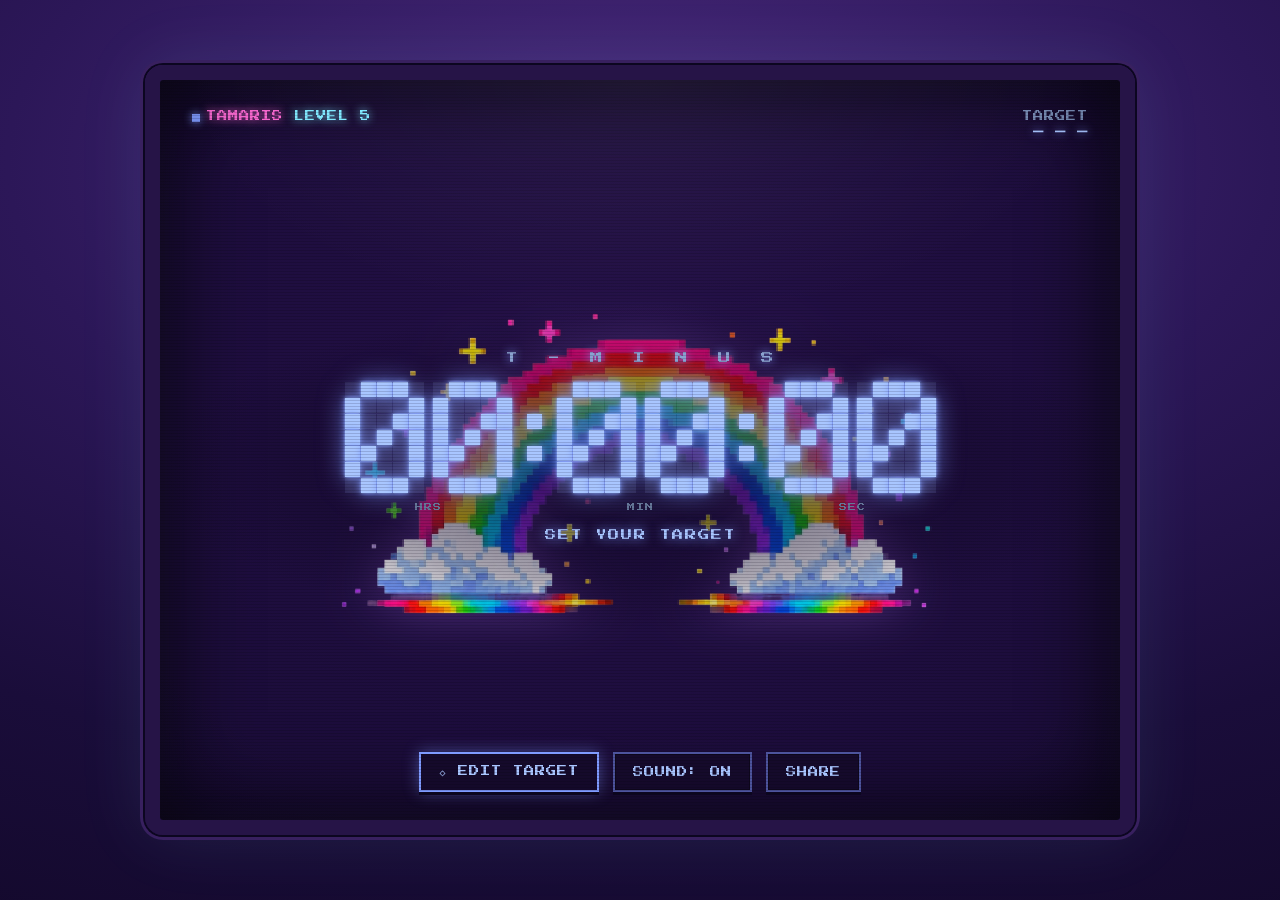
==== index.html @ 29750953 "Add shareable countdown page" ====
<!DOCTYPE html>
<html>
<head>
  <meta charset="utf-8">
  <title>TAMARIS // LEVEL 5</title>
  <style>
    * { margin: 0; padding: 0; box-sizing: border-box; }
    body { background: #1a0d3a; display: flex; align-items: center; justify-content: center; min-height: 100vh; font-family: -apple-system, BlinkMacSystemFont, sans-serif; }
    #__bundler_loading { position: fixed; bottom: 20px; right: 20px; font: 13px/1.4 -apple-system, BlinkMacSystemFont, sans-serif; color: #666; background: #fff; padding: 8px 14px; border-radius: 8px; box-shadow: 0 1px 4px rgba(0,0,0,0.12); z-index: 10000; }
    #__bundler_thumbnail { position: fixed; inset: 0; width: 100%; height: 100%; display: flex; align-items: center; justify-content: center; background: #1a0d3a; z-index: 9999; }
    #__bundler_thumbnail svg { width: 100%; height: 100%; object-fit: contain; }
    #__bundler_placeholder { color: #999; font-size: 14px; }
  </style>
  <noscript>
    <style>#__bundler_loading { display: none; }</style>
    <div style="position:fixed;bottom:12px;left:12px;font:13px/1.4 -apple-system,BlinkMacSystemFont,sans-serif;color:#999;background:rgba(255,255,255,0.9);padding:6px 12px;border-radius:6px;box-shadow:0 1px 4px rgba(0,0,0,0.08);z-index:10000;">
      This page requires JavaScript to display.
    </div>
  </noscript>
</head>
<body>
  <div id="__bundler_thumbnail">
    <svg viewBox="0 0 1200 800" xmlns="http://www.w3.org/2000/svg">
      <rect width="1200" height="800" fill="#1a0d3a"></rect>
      <g fill="none" stroke-width="34">
        <path d="M250 620 A350 350 0 0 1 950 620" stroke="#ff3b6b"></path>
        <path d="M300 620 A300 300 0 0 1 900 620" stroke="#ffb02e"></path>
        <path d="M350 620 A250 250 0 0 1 850 620" stroke="#ffe14d"></path>
        <path d="M400 620 A200 200 0 0 1 800 620" stroke="#39d98a"></path>
        <path d="M450 620 A150 150 0 0 1 750 620" stroke="#37a6ff"></path>
        <path d="M500 620 A100 100 0 0 1 700 620" stroke="#9b5cff"></path>
      </g>
      <g fill="#bdf6e3"><rect x="560" y="500" width="80" height="120"></rect></g>
    </svg>
  </div>
  <div id="__bundler_loading">Unpacking...</div>

  <script>
    
document.addEventListener('DOMContentLoaded', async function() {
  const loading = document.getElementById('__bundler_loading');
  function setStatus(msg) { if (loading) loading.textContent = msg; }

  // Error sink persists across replaceWith since it's on window, not the DOM.
  window.addEventListener('error', function(e) {
    var p = document.body || document.documentElement;
    var d = document.getElementById('__bundler_err') || p.appendChild(document.createElement('div'));
    d.id = '__bundler_err';
    d.style.cssText = 'position:fixed;bottom:12px;left:12px;right:12px;font:12px/1.4 ui-monospace,monospace;background:#2a1215;color:#ff8a80;padding:10px 14px;border-radius:8px;border:1px solid #5c2b2e;z-index:99999;white-space:pre-wrap;max-height:40vh;overflow:auto';
    d.textContent = (d.textContent ? d.textContent + String.fromCharCode(10) : '') +
      '[bundle] ' + (e.message || e.type) +
      (e.filename ? ' (' + e.filename.slice(0, 60) + ':' + e.lineno + ')' : '');
  }, true);

  try {
    const manifestEl = document.querySelector('script[type="__bundler/manifest"]');
    const templateEl = document.querySelector('script[type="__bundler/template"]');
    if (!manifestEl || !templateEl) {
      setStatus('Error: missing bundle data');
      console.error('[bundler] Missing script tags — manifestEl:', !!manifestEl, 'templateEl:', !!templateEl);
      return;
    }

    const manifest = JSON.parse(manifestEl.textContent);
    let template = JSON.parse(templateEl.textContent);

    const uuids = Object.keys(manifest);
    setStatus('Unpacking ' + uuids.length + ' assets...');

    const blobUrls = {};
    await Promise.all(uuids.map(async (uuid) => {
      const entry = manifest[uuid];
      try {
        const binaryStr = atob(entry.data);
        const bytes = new Uint8Array(binaryStr.length);
        for (let i = 0; i < binaryStr.length; i++) bytes[i] = binaryStr.charCodeAt(i);

        let finalBytes = bytes;
        if (entry.compressed) {
          if (typeof DecompressionStream !== 'undefined') {
            const ds = new DecompressionStream('gzip');
            const writer = ds.writable.getWriter();
            const reader = ds.readable.getReader();
            writer.write(bytes);
            writer.close();
            const chunks = [];
            let totalLen = 0;
            while (true) {
              const { done, value } = await reader.read();
              if (done) break;
              chunks.push(value);
              totalLen += value.length;
            }
            finalBytes = new Uint8Array(totalLen);
            let offset = 0;
            for (const chunk of chunks) { finalBytes.set(chunk, offset); offset += chunk.length; }
          } else {
            console.warn('DecompressionStream not available, asset ' + uuid + ' may not render');
          }
        }

        blobUrls[uuid] = URL.createObjectURL(new Blob([finalBytes], { type: entry.mime }));
      } catch (err) {
        console.error('Failed to decode asset ' + uuid + ':', err);
        blobUrls[uuid] = URL.createObjectURL(new Blob([], { type: entry.mime }));
      }
    }));

    const extResEl = document.querySelector('script[type="__bundler/ext_resources"]');
    const extResources = extResEl ? JSON.parse(extResEl.textContent) : [];
    const resourceMap = {};
    for (const entry of extResources) {
      if (blobUrls[entry.uuid]) resourceMap[entry.id] = blobUrls[entry.uuid];
    }

    setStatus('Rendering...');
    for (const uuid of uuids) template = template.split(uuid).join(blobUrls[uuid]);

    // Strip integrity + crossorigin — blob URLs from a file:// document inherit
    // a null origin, so crossorigin forces a CORS fetch that SRI then rejects.
    // The manifest bytes are ours; SRI protects against CDN compromise, not this.
    template = template.replace(/\s+integrity="[^"]*"/gi, '').replace(/\s+crossorigin="[^"]*"/gi, '');

    const resourceScript = '<script>window.__resources = ' +
      JSON.stringify(resourceMap).split('</' + 'script>').join('<\\/' + 'script>') +
      ';</' + 'script>';
    // Inject after <head> so the DOCTYPE stays first; prepending the script
    // would push the parser into quirks mode. DOMParser always emits a <head>
    // (synthesizing one if the source HTML omitted it) but may carry
    // attributes through, so match the full opening tag. slice() rather than
    // replace() keeps us clear of $-pattern substitution in resourceScript.
    const headOpen = template.match(/<head[^>]*>/i);
    if (headOpen) {
      const i = headOpen.index + headOpen[0].length;
      template = template.slice(0, i) + resourceScript + template.slice(i);
    }

    // Parse the template and swap the root element. Scripts inserted via
    // DOMParser/replaceWith are inert per spec — re-create each with
    // createElement so they execute, awaiting onload for src scripts to
    // preserve ordering (React before ReactDOM before Babel before text/babel).
    const doc = new DOMParser().parseFromString(template, 'text/html');
    document.documentElement.replaceWith(doc.documentElement);
    const dead = Array.from(document.scripts);
    for (const old of dead) {
      const s = document.createElement('script');
      for (const a of old.attributes) s.setAttribute(a.name, a.value);
      s.textContent = old.textContent;
      // text/babel scripts with a src: fetch and inline. transformScriptTags
      // does XHR against the src, but blob:null/ from a file:// origin is
      // silently dropped. Inlining makes it a plain inline babel script,
      // which transformScriptTags handles unconditionally.
      if ((s.type === 'text/babel' || s.type === 'text/jsx') && s.src) {
        const r = await fetch(s.src);
        s.textContent = await r.text();
        s.removeAttribute('src');
      }
      const p = s.src ? new Promise(function(r) { s.onload = s.onerror = r; }) : null;
      old.replaceWith(s);
      if (p) await p;
    }
    // Babel standalone auto-transforms type=text/babel on DOMContentLoaded,
    // which fired before we swapped the document. Trigger manually if present.
    if (window.Babel && typeof window.Babel.transformScriptTags === 'function') {
      window.Babel.transformScriptTags();
    }
  } catch (err) {
    setStatus('Error unpacking: ' + err.message);
    console.error('Bundle unpack error:', err);
  }
});

  </script>

  <script type="__bundler/manifest">
{"345c8939-70b9-4682-a8c1-bf9e065d9787":{"mime":"image/png","compressed":false,"data":"iVBORw0KGgoAAAANSUhEUgAAAlgAAAJYCAYAAAC+ZpjcAAEAAElEQVR4nOz9d7Bt23WfB35jzLnW3uecm17CwwOYQJAgQYAAAxjABAaZFCVLVrAsURJlW7bktmzLXU7tbpfb7bLc1XZ1t9udylWi5CrTCqZLagVLtKjEJDAIiQRAgBQDQOQXbzjn7L3XWnOM/mPOtfY+916kh/[base64]/+fYhI+xDwC8854DhP27A89rrf+tl7ObwgCIIXNfl+DyAIgnvP01/5fdw8eoxhyigZBxTDEXBIAsjIo3aDT22fut/DDYIgeNERAisIXoaICE+lyyQ/ItMdi6gqU3HUkssOdVwH2U3Fj/MznE92v4ccBEHwoiIEVhC8HBEQ6UmsXzn0J//VuJm+9FLq7DyNPGr5Lxbf/Y+Oe5J0v0caBEHwoiQEVhC8HBHHVcH1NZ/I5Q++Wq+crOiYjiaG7e5jqYx/CdSRKNMMgiB4NoTACoJnwfu//J+76+Nv+M2/f49H8iwRIIEn1lfl2E92mUuSveQix6nbbeTcXR3EP+umgiAIgjsJgRW86Pmtr/+DZEvgrSPOfd8f6zSR4Ig4T9mGN7337963sb6QUAwVn8Y0MfYdWxtlzMboE0IBDHDOZeJ1v/X2+z3cIAiCFxUhsIIXPR3C7srrcFsjrpiAyFyULYgYlkaO8xkPPvnrz/XuhQOPg6de97ugJBRBLj61ZNsMx8QpacfTZeCr/9lPPddj+hxwiiaSptN0rX9m00Nxsxt5TCfbdINNxnUC1/swtiAIghc/IbCCFz3VUaBDp3XWSb/VnGuaymQgqunj5PLLxZOTRvS5Lym6kENTOeZTlx4Dy6grOLiAi6De3KXUKN3II+e/9pwP5nNGqhWDJn//ox+/9YcUPU5MwxrpEP0NEUdwVJzX/VpEr4IgCD5fQmAFL3oEB1PSlF6xfejaf2c7vmLl7jfWO3loffS/yhPP/JBhG0ER4H1f+/288b0/8ZyP4zhDQtGpoyvrL9NBv7knbVF8cl87Pky5/H3TsiGJ39f6JnUkFdynoSi/MImQmMRRdxNUCq4TRrl/YwyCIHgREwIreElQqkXmKj/D8fFpXnXu+CXDH+KKi6hJrShKOMdJef+bvu+Obbzhl//hs97/cQdZQAy0JFbl6Hf95iPpv710RumLUpjS2TW99cpPnn8vmfdY0fvboKdG142QdohPNQznkyOKGxiGyw5kvI+DDIIgePESAit4CeAIEzCKm0kyRXFXVVFxL4zgo4hPz1nI6PZuwQ989ds4ltSWnknSTbm7el3ztW3O/SiUIuROUpJOXQzRUhXffaLkiVc98z5kbgyAOzoGHQcNg9EgCIJnQwis4CWBS8Il+VP9eX9eJtY5yemlkUvS7TrShCRH7ijYvliF/hwgoqK5825cWdoWVkP2vHOYkqSdk7sV0hl0BuX+pQgfftc/WX7+Z9/wlru+5ivf9Y57NZwgCIKXHCGwgpcGxZBin3p01P9mq8NXgqmcDt3R7uQnSvFRquPA7XxWhfOBb/jOOx47FmVTLtYmHZnACKLqklbQrd36QtGOrk8ojl5xZLN1yYZ2BjuQyzt+9Ru+ddnOV73r55/FwX9hhJB6afJr3/YNd338dW9/1z0eSRC8PAmBFbwEcJxCkemc6fz/mhVEjSsI43gGyTCZcEpNg32egaPjdDHylRCOJLGZ7iwAV1U67cn98erBR67wwK5nJQkzp3vY3D/88VK6guaCaJh4BsHdePxbfxD7sg7tHVXHcChAAtzxAmUA/SS88qfD1y54YRICK3gJ4Ey6g6QoCVNBtQCCoIgaJiPmOwRjY8+qcHtJJ64VsAc4IYm4uqCgiq6VwoouGVlzLghDEsQccsZ09NRnIxVgh+kjXANxL+4+4hQ+9vW/E3TkaD3weNkC8NU//0+fm9MUvFz5nFPhv/at38hxunP9yfNivO7n72Gk89KO8nrBjnaQJ0xBduA9SJnwSbDzzEo63v+1v5M3vPd/vXdjC4LPkRBYwYseE+OqPMGkGVyZ3FGr84m7gBlWCus8cMvKs+0WdJaJSnjCH0Sm3ikZTR0prxDpOZKM5EusuKRSQCSBKpKU4/7Ey+pk2ooy+CXO7LWcDTu3acMwbjBGJhkw3fL67CDb5/AsBS9jFnF1nJVf+66vv+MFr/vpd9/TAX02VJ10skMvnX6LPbD+4VUeVEamDZby6fmP2yb9L0JP7o6pYa0geOERAit40fNF7/pb92pXDtV3SyyjU/9w8pN/u9vmy7k/HlN3rKlfc1yubKej9e88niaSKojiLsguHds2//vd6tLpNHKcN+OwHk59OzLY5E+klP7GlPjVoqPg4sQ6y8FzyFEvJIEjLqa8N+WunaKHi03dc0Qd8oSsz75p9+Aj/9a4+yi+Gtj5Za5KSTKVvyNZXFN0uQYvXEJgBcHniQuIJyj62k+cyP/2aCtXZTdy6fKK9UMPcW7KyW5kReeYYAJJk0+bsT9/eP2vDz4ybVf89sfOYTjnVHZ8eLy5/cZ85SmR8VchirOCL5yj1cXf152zSUZyQ0BE6312CfjU7/p60ISkjnQ6sdne31W+RRy00OVpPNbH6ftPOXbOrXJFjleyPU1rJ2X8fnqdBMFnIQRWEHwGXv+un+ED3/gdFx47SYnigpqkK8N6PNoKkP3h6Zg8rHDt6CQB4pgJqpg5MimX0rFP05Zsmc14RNlMHK+zPD3cUlXt3QVz4f66kAYvBc70YhNG53DrKJMoIrhLaks5qZBxUEFzz5XzEe53+FQdXYH2UMqI+4hIwXxCukxaU7t2c3wXCV64hMAKgs/C69/5sxd+f/KtbyMlR5KpINkHI6vTo/TSY6kDc8xcVRUXcaVayasL2XvEdqRJ6Olwc+/IkpNLSk6X/A7TzyD4AliK3Dt1kk9ftYU/eWTjzjUlPTo+S7vdf+uqpylx37UVgGRDTgpcKj6mkcwGZMTEfNSty+WMeEb6iGAFL1xCYAXPKb/07d/Hsd5ZdLophTe9/dkvRfNCw1wRT9MNG9JJgk5FztJIySMIqAhdTo5Vp3QRHBHZ+SBmEyITW5lQdmxlYkilKySKJyarNTLRPXh33vHDr7nr42/50d+6xyN50VDVujimgu3s9TevXPkPdbhOSQmOL3/sym73F1w4damv+6J/8ov3ZGAf/JaL0eEjqVOS5JHUF7pLU37w1a/kKF1HdKLbXpP16Y28GQvSGzlbdBAGL1hCYAXPig//jh9EfP6ye+AtNT928Du8xPp8BBRQkY998dHJ35BH0mPa5a471qR5yifdyc5X+tWb7fBoNyXE1QHZ5lE8+W+vUv7UdrdLD77qgWFz5jKx6b5ievDj3TS9PyOUSA++aHnHv/Tauz7+lh/7jXs8krsgQgKy6PkrdDi/JtvjTRnptGwnkSLUtTrvVQTrie98G97aRm7H1RAzSJ6mvGNMIzBQugF6E02COdggfPKbv79uY25BaZ854sor3xkeWcH9IwRW8KzQNPHAH/5KrL8FugVGDFDN2LhDHPEp4+ORr29d4+m/9QKYYJ4rxFs0wD4ynD71r/V5nUSOZHf+tPjuNNn65nhSHvwvttfyf5BMTXdFTEX0Wn9uH3/i3xjVfraMp5JlUzSbHpVR1Mqu6DioOqk2Ht4XfvEPvQ6Ao+7iAM6nmor5lh/7tXs+ps/Ac77U0csBg3TD10e9HPtOYTRSd9trPvD9b1p+fv1P/PLzMo70SqH//odJxzvIk0g2l06QE8efKlIeKd5d1a5kQxXMnS4J/QOrTTmr1ij5d3Tk3yf4qeJjFVxll9jdyhz/1hre+bwMPQg+J0JgBc8Od7Zcx/yZlZfTV4kOUtyz0k3OblTk3LV/xuSyJ7394/tFjgCpQJ5wYbQ8jpYTkhVPEyMdg2+enmyNDUhnnWMmN3dn0xHlY4XxtOQdJW+wbsBlBJuACdVCSnZfGgl/9Ydfjx5Ezw4Dacc5I5b4jT/2dbWN8uC/5ji2f7EsIYQ71c+yzdsiJXLHD9weDr3LGbnw0K/+8TffobjkDreBu2iyw6Hf/lLuMkxx2lLY+01c+AUcFxf3lAvXN8/K2PYL5qv/4S8B8N7f/YY6rCnhCtrrr79Spx9Z9eujBJc6ym9tlXPXWvDu9yiC5Tow5mew7tYlk92jksw1A9myPDDmdCJu/dnrEitEjFoetsPGs0d1ffmrJvNcru3GURTLOZcJpMtPuvePl7zCugf5la/7Pr7mPZ9facKHvv4P0s1lDneJJjswuvOad/7YF3wOgpc2IbCCZ03xkXE6fetj3/xtP3b6zPv6rLfEDTvdvcIfvPyqdzzx/nf/i0Z/0ynISynQkIwHTzZ4V3BTVAc079C0Ibmxs4QPR7sydOQxoVZErNBPbjZuzfsRVudkfYLjtVPKln7aYj5iOiFpRFcT7/7BN13Y7df/+PMTSVgoJzz55KvppyOSZUkkF1eRkjybQhHEwA3EWkrGbxNEn5HZq3X/z+eejvKLMmtWQrepAT/Y6GfctAvIodyak937Y5i34gdDNqC4Mbm1f53JjcEL0hVcHNTwVJxuxyOP3uDo0if5uT/2Wt76l+5tFPeXfk8VVuu21JOU+oHfqfxa2W7/9DZlcHS4deod7obXbkLxexMZVIM0wPH0x4++/Ov+684+VIpN5Eu9cmWldOeOdWt2T7pKwXDW/c61e+SHVo889i+sNmvl1lD6syLySC8fe6LXh6X8pfOPfurfQAURu2OZq8+Fk0eUk7ddIa0nRB0ptdtS1wpjgSHhT/d8RP8wT9u0vO/N7/xrz+XZCV4ChMAKnhXiVWAVG9LHPvLeB8qtd6aj/IyYwfXhETrjmjGKM1Fn5fs94ueOh3/qZ/nEd9e8yvzxbYAZyPSonI3XXM/Pzz/65OOMwzFHJTFZ4WxM8qCoFJkY+wnt3k7XOx2zTqgnaRLnI7q758dVxsxwY4VsV2sv3SNY9uRqjBn1RHZWvefXSvEHcDoRSeIknyWI41KVtM9RHNopkouxoebWCu4uInKgiUSghX9wdzeRugqdW534BRbx5N6UklC3NW9d0FksuYhUS/+q71z2LZoO4nXYUksK5aKxkkAREWvSUlzwyawUfBh82o3ujG5ZvWS6wqhT0s4+ULrpg74C33XIVVjfr5zvAfXA1Y0MGF4vTTsHgqOY76uZnndaxGwq56vtM++5vJo+yGgj3SZxxCWsK6Qk5KwuOMkdkx3T8Mlsp5+4IiVx8+M3SWNipcecP33McOXLLptI/cT5HMX7+978gwAcaZ0OvRvYXHoajs8TyY60ZMNxOWJgLEWGnhUPcP+vaPBCJwRW8KwpPmFadmo2DUPJyczdHS8mqlYKBShVYL2UFBbw2E++/cLv73/bN9bHZfKJHRPnZIE0FfLk5C4xKmK+6c2Nwogk55O+uxAtePNPvOcwcnVPa4zcBZ8SMqz+wFOc/J9eaZdREn3KJmaM45Q3Xh4TfJVyYhEm3pSL+4XJ2blzPWtX6usWweGISNNaXn8TwU2A4iiqImZmVUrVxbqrsJImndwR1wPV5ejSyXpxAGJ1f3aQ+nGBJIqZ1ecO3qM1hucoGK6Ym2dxU/Unrj9tlhNFEcPVXPyGnemXWP4Rxlt/BlXctAq8+3v/C+Ca1a86JFQcdbEmsEpTlq5kjM09ShEKgnqPppWShYS7jUZWIatjGCpN83pLF5sh7q6iVaO7oaIohSRIT1eKGck61J6lBFLD8kR/efiDl7/qy/5Dma5vsTyRunff+NWP/B8Q31Z7iHsU6QtetITACp4VAqR1QnIaN7a1nY0wTiSFyUZSj+Xj5IwZtZfPbeYYpYxsyvb4xnqid6PISkSNG11Jq82EmeFW7RxW+aLh1Tt+95vBDjXKvaSmAW0rr95tx68cTzeodBRqDVEaR151dIk0jKhmRKpYgdqx5TXmJFVAzY+DqlJKoXqCgUgVY8tBiqGapb2/Pm8AuQWbTM3S4f4cEBEHtO7v4EzVbR9OrrbsU1zrNlQ43F8lIakeB74Ixro7lXn/WnAmSfBMYlolhrb9USdSTugJ1zgSwVtkSFsM7v7hAOfZYNhRzH2N7tOrLXMrwOQ7JnH6vj41DM/zyBRMut7SA5wPj4qrU1B8t8bTluwbeplcZazBTe2Zxiy7cY2OR2w5JXumsGLgyAvdRNo5z87PqwZCBfEkPur4qo89/ZtvYfhtxqnnVQ9/9SXPuhLTrSSpgb8g+Ay8fGa+4DnGIRe0n2xnGx9ku8Rbtr5hSiXpahLXggy8tGqwPgMuhWna0Xfjux69eukfrkp3Kdcsmj9wuT8rZ099okyFqQzP6x/fz/zQG+76+Hf+lfd/2vc4griQUE+mJFNPiCetU1UniYxTAzoOWA0sLALFqSEl2xeXC5jXqISJLYlCoQov9xqpwEp7zpfn5+06RkqpbddnseRVhfn+PbOoWzTYPttX3wuiUn92QUXw9r/ldcu6fEpq0TZ3hznLnVRExUUNVcHcMakJtglnchMnSw3VqUs7U7fz0z/8VXe9Bt/1o7/6aa/Pz/3hr77r42/9nz74ad/z6ZhwShvZdjJWrWv0rIazFt78E5/+fvmCEcd95KjvP7R69CveDQ8ajBO9GccZ1jeM3TNfMdz81KM53XLcGKZO1pcfeXz1yCO/xtnV/tJVGxgVhiRHRzatzs/etbMBTHkWqraeEMPZgo54lwb61cCgzqpj2GzEfADbxlKhwWcnBFbwOfHL3/49tz3i5JVSVnLpDV/3xs42hqanAdiNj7J66LVHT978ZCIldEzcHox5/7d8113384Zf+OnnYfTPP2/4qdoP/vjbfgDPhZ2f/9T6xvSLyVM3ZcFRzxsR7/wGXYFkhxPZp0015PU+EvP2P/C1y8/f9tffC8DP/OE3AnCUL6ZDvIV0tndfyPfuuCKmiGmfDHDHKOKmvk8FIqrqs3iZRZEfTMyaqAVpICLicwpRHexgVrL6GlQEa5OhaBNVflsHopfldJkZ4tYiUbXka5Zis8hS95YGbGk/m8VXff0ctpnLv2q9F/u2Q6+hDMTmRrJW5lXcXRDJMI91Ljxr1WGJbOOUoRR4Hip11vmiq9zb/8jrAfi2v/qBu77+vN0Dc8H37Ys7v+nH378UxHMv09IqKB3D6e6vDe/+hb8nuSAZlxNzsR16bNZdvfUfTesr/6lyijtsNkI/fPx/Gm/d+N+XTZflvCtjycJphw3Ydso7sR71DjHl3D4/kZUPmi+KJ53SQ2Q1TDJwyeH6YU9EEHxGQmAFd+WXvuN7L/x+1GpaNqV2zQhOXgmsFXJh0DNWeQPAbjpnlUfLxwkflDRc/DR6/7d8J8d658Rzbi/+ZS9MDe8HLCWfzM/NE6RaQOxI9fPJBetGXJzTKlQuTGiH3YJv/wNfy0lfz/3JgV3rO//I1/GNf/U9AKw7JWkVC0tbea1VImUVx72Ysxs/8/kVT+ik6JT6jJOlRo8mQZJXIWHgii4pOfOJdFDAvaT/9mGkVte0nCEA1Ot7TDgoU2+vMEOR+r6lhc+q/VgTMzIXJM+Rrznl1+qoSq2yh1a1vthPqODmtKAcNosy01YpNYu+Fo2bo2jFfBZUaK3TMhxU58NEREgp0XsaRxPDlOSJbVLOt/Xv5h/9q69nnZVeuE241UDcz/9rb0AMssiFOdwd1LzqVvvcRNCb//azij7ds1CzkBA/hqITMl2nWL1vJ8e3GyyNMA43JzmiW6mbF3HrMYrY2J/5cATnR6ArmDJMwKTIlNCpQ0ria979j57FwIyiI5ThH+dPPv6fqjHmcfRnjn/7Q5anrVj9zAOPzsHgMxICK7jAb3/vD5BfucbThGgtUNcsSAJNxkMpiSbctiN5MyJHSJGdmI5YmhBRTAanL9Ll5L4FPz3l5GtHbnztdzNN4BNYWf4TL+J96Vl96vku+Hj+0fXAyfEZWCF5rsXXCUCpcSBAjbwa8cEPs1h38Ct/7C1M24fw07T0wtVycGXl8Cu/60uRW8tMvdSPAD4Xavsy+8MR8N7f+5U1JSb7/2qrn6AFjlbCkYqeOp6Yy3gNkQSlipc56mM+LULlkCW1d1Cisn9MUVXEDuqt7vZ+b+9vdVfi0tJ7jqou0a/5d5/fJ3MR/XxBLvYvLjVXvt+Xu6Oi0MrbD59fxpTmNKMyThPW95hNuHdo22cypbfEWjrGTmEtmPTop76CE5xf+v2vh2fa9vYayZer1M7X0iw5P62+995Sw7V4Phqx/mmZdnbPBNFzTbae1fYBtFlboK3WbQR7+kmmdBNObgrdCplUxFUSa2yY8I3CaU/3iQdYHT8CG8GrlRw+gJ1BOv/cTs0bf+nHl5/f9w3fz5oOKSIM6T1YeY+VdY2+4mhJSFGkvFyKHoIvhBBYwQUUuPklwiaf4ekc052sjpPnlZOORvo13q+F3hI8MtJfGoqknaRUIw4uINmF9eY8Xy7nJe8Y+BSb77zOsDW2p0Y5U6atUwaRcYMnW3FtusbRE/[base64]/Vm4vgm+pRreDMTdBeRt1n4aKUyiISD0vVrfdIYgVrnifJusTOy35kx06ahu/LNsR9iEqN8Mrh8curcoNz4aJuYtRtFC6Cbk6cPQl1z+zQn+Bc/rJDdsf+/WLmfJ2/OvXnmH/PPSlkMkkyyTBR8/4zhi3W6ZTKO8rDO84tIGRRa9Oz/LUeBH8fFVNP1LBSldr/EqNkPrQU861dUcHwacnBFZwEYe8NiTv1t21/KdNtw+vT3Y5rYtdfqTvu/U0dGv3PqP55Ma0GZ58rftlRTeImkOSVV9gd+M1/bWn/5xcujb4pW5aP2CyuVlSd8PT2dNFp1suR77+TXvy9EeS+ZinclAs/eLlzT/xnudwa0LedfSb1Ze6HP9ZNv5AJ6l0RYYVXcZcc0qeNYnUIJSYoIB5jfCYucuSHpNmgeBmuJVSiiWXQUUmEcndkHIakg5d/s7H1ivWAlOrYVFJZOpOqhA4FCR1rIfiao4U7UVWS/3Ngugg3Te//vDfZVtWIOmBrcM+hbi0vx2Mo76vLIJuefygtuvCGZ67C5dzZHVfd5k7D8emxbmyXmMp4U1cugqWVoxZvvvKdOlHx1xGPXOzybEiLmDNPkIRtNaDYVastBIwNTcFERXFETEKUy46MpW+l1+Z/Oz/PU1pY8d+h4j8QniW6cQviMf+wc992ufOXvcNwAopK9udD9i4Yxo3PHOW5BVrHbyscF+BCI/87LNIA34mbgjpFw1p19bbtyJP1T7Ei3E2njJFCCv4LITAepnzS991sdZKAMlALqvzSw/9W09df+p1K55k3J7xlq95I1vZsdOC+4AORtdnVv5hy3rWyooLXXeL4cavv/LWoP+Bs0F0JK0SH7t5nTQe81ufeILJTviSR668Q7vpR9WmMcn+G36wR0xhp1/7cefPPnwz542N6GRc6TKZWmtUMmhXJ/ni1Q7BJiiliqM0O3mnGjUyE2wSzOZUW/XpSgN05hyLcIWVixSKppoKlNQU3GyjMOfYfInkuBtGq0VqmctZoCVSDaZZuSBqFtFireZKWLoUC3N6EPZWC1yIBM1oU0TmdUy5CTL3w05CX2qx5lormUOKMv9OS9X5kjqc05Hz7Zmaq+xl6TBzXJrTt4B48jLw6lsqf6Rsk4xmtTOxtGPOTt88EMy9/ldGKMI0TYtQ05TauUkMbpy64Q+kD72C/FdI/tHiCUTuKFh/yeACo1I2kvEOxk7GzUTZ9Ew2jr6r9Z0Xuia+AN7/zd/DUUokF3ZlgE/Wx4vB+eS88V0/8ZzsJ3h5EQIruA1HsiJJuHpp2A6nT7HqnnLW8ODlT1L0FqSp+SAJk0/ipcYXvDieFHH3Pg1cvVIXadUicK6Ua0+5nF2R0+NbDNNGHrr8iD/9pCQRRVEumBkF1cbThWzqj4799NCpZiy5mvOKoxN0rKmplBXdKSYG1HUfxWQxzqypW0HUF0FjZvhUu9zcCzImVFU0peqA4KUKHXfctZpCKoBhNh14UrV6J29iRgXx0r7510ScCXV7cyE6e7uEJS6l8z8tOiaJJAYoJm2cVXKxdDAeCCwrrUNQ6/PmczE92Bz9aulFb/VcMzKP7yCluaQzfe6ObNVmTRQmammdt1Siu7cyInEKHHsH4DY56tA246nLlK2JanVTL6WgnrFSEFnhJhQ3tMsM44iqMkji1EWmS2mUNKKWcFcKn75z8MWPQFGSPjgdX3rDLo2PmORzL/1luvFXn9iMho+CP8f+YkUubnBD4Y3v+sfL7+/9pu+/6/[base64]/WWuk4TCCBPuGx73h5xwVM4SEUerYvLSaKEM04bfNqu6OpPY8tA7KuUVPSUvN1t4KYl5VR6SJzoOxzEXxc1dh0szkteutGqXq4gWrc6SrGZS61aV/5jJ1F5ca4TJEVSYKuNVllcRRvRhZQyC54FgVxM2+IueMixR3FaGmTF2Ev/cn38QP/MXPf43Kn/mjb7zr49/5l9/3eW/r+cBd8KKcPjX95eHxn/9FE4rsZNTVp3xj/htlJ0w7oZ+e86j3vMH4thd8wYTACmaWDxRXx8XR7rKU9BCTjDLJhqG8gsnWLlZwR4oNdN1IKgNZJnHGOqWaUOQIs16M3rWodmNiLAm3I0Y3JF/C8iV3vWG1+iQ+z+5ABKaEjJqaQK2Lz7Z0Wl2HxpbCbrvQUCbsZQNUAVZTinMt1IUIFOJGkZaXw8T2kZwElAFlRNMp6I6cEqiT2HfzVbsDv03IXSx+n7VPM2GvrxdqV6HOsn0+gmbxcFC7VTsFrS2lc7EuCtivzWMOzcoB3xfz+1ycPltepPr8/Jp6pnxRqNr2n+iQ1DVP04zmhJWMWw+SKbZ3i8ddkqjbsjaiLcexd9qwpdlgtrGoY7Sa9ZJUI5CqiDgmkMlmY0fKgpdxsZD4Qjn4ksXP/NDea+07/8p7n5PtPxscRcYeyfaJTtMnSmsAUAMfBxiBKbco7HO868+NpQ00CD4dIbCC2z4ovEVGxC5ffuzGjc102ukrS+kG746+Nic5w7MLuJrdkiRP6273eCf6jCs1emW+ptgrWB+/Yud+tUhZYwWZuk94f+nYjx58ckIvd0eXHriR9eNT50JOwvQSSBF+8Ie+Fd/2VQTNQbvbP4pl7sjfF4g3QcThw75xjvqJPve2NbHZL0q0Ro1m3J3J9x1ytXi8PT8Xk6vsu/[base64]/3HDGrzhvzhd8f+IWfXagChVbQVtyLOhzt2EwvEKsU69HhMqJH1S4GYFebGnwckdGRSdFy636N8MX/YRU874TACu74oBBJCN3pp375F/5VbPNgdzmNx8fYb/78zxyvTiCtZdV3mrojH8+Gs69/7HVf9n/enp11WUcE8d0uyaVHHvjI4x/89f9gldZPl02Scl5ET4ttzqxcLXmzu/7U0eNPfuQZkf5M6RCpt+KvfN833THAr/mH//T5PwvPFbsTnnz8Edjl6pnjtbUPSyRv7WO0TjQBnSM80IqBmO0VIA/kzYpjW22GSUpqD+ttAb/FfPPTRDRu75S7KISaUGkF5d6KvW3u0BPHtKarLA9Ivk5e36CYkXSRhCBOav5UVci0yI+kZX/za2s6rAmLNBeiN9UpB+7qc72WyKFvVI1CtVDQvuC9DaO9T1tR1+wHNguPeQHhO85R+9cAVWG2p6hF+wnRHiuCKCjHuFzBdMNUjjHtLzRoTF5TsvNjRk0B1vbOvbC6/XocCsT5d3NHSJLF6Tx35jkx4f7MJbj+FXjZL8VzcFb35+rASsO8VrEVMTwZLoape8kFPxm5+uqPyrrb31k/9cfexNv+0ueffnwuOPvYiP31j9ajucNzo51bh91dhHQQvFAIgfUyZ3ZmnzmRjPoK5diy2AckZ3LKZBFURzqBXpW++QFcO+m2yCNu9mFEN+7mTH4Mq4evX730xI/7eHLL05pRRyS3D3ZVvC/YoK0r7AjxFcitZTmPmfMXQZfUT/+hr19+liGhu55us3pt2uS39ZZ6dTEpWbJTBM+KkyAlUaG2FIjUCJY6JK/5I0NXqbfuvJzxTVe79WqVavE4nkgp1Y6+OV7hpRaVqyJtUl0El5cmfsoiUS5Gg6S9B8wETzXKY7MnlQrihiYjd6CpYDIu+60Rslot5E3JzPXmdQmd/TXci72DWippEaelwFiWSN6cJsT3vkM1ofbpbT0Oa7sEajqxpRbltuhVPWZb1kVEtApcdB9JpOBt2RuRBD4gTOw9tGqtVo2rNZ0sCrTlgayeR6MGsNyN1K5cOUjkzt2Z8/jm9RerXW0SLD8ynZU/ezymT3TbNcfeD+2yIb4YYMyWZwWcUlsWxKplB8VdRzXIZbtV13E1/rjn8SMlOV7EXygzwiv/zs/f0/294Rf/8Wd/URB8nrxA/pyC+8XxHWulOf24pi9XKNJhMtJvM9lrd1gqgo6Cbyd4zCk+HRnH4qSWzqnpFPyq+tiv2B3fktOrcH1CBtCN4VtIO0MnQSbI9Oi4wtXnJV+Wr+BHKrz/+78RgDf8xDvv8dn5/FEEnZRut/69H+r0/[base64]/7FpmW75bbI0xxh2acCD+4R1X2tmsznLe3PYaKKS0kkErXkTn3Ylss310f/3nkq1YCUttC075cCSqnDbPJWOO+TF0wQN3NzvDg6WWFzjm8e1N0rN+N1XelHylQFIVFb9BmJbsHg8yEE1suV2SVPnXTw6T+643/3V8nu5IPPWaMWvk/tG7f0Ew/9u6/AHxKrc48js2mRuzMNA6MVOzX04x03/uInReaMD+IZwKWZCsCZCnQ+xw38RfkJ74i4uJjQj7q+uk3ywHnvJ9YDiGBcygktNa6QVA+MNxWRfCG9Bk2wmdN58fnU1uhHjSCi8+sqRl3HrgoAX+qyZuY0Uq3HcuZolvm+oBwBK7Z8OrjbPoXoDmkpImO/dt8+3eXYwfqEs+A5iBpdKEw/SGodemOptkWUbSmeh1an1eqTmM9qez3UWrAL+5nF1VzE3mrRFgk5L/48b4e9aAOWc12DigkXY+52nNOh5gaLsNNaO+W+pLbcyx0OJIcp3VpEX53yvXU4eovciqZa0zUZK1d/WDqKdJS22LUX298TIpjU+6hF5cTqKtfu7mK4TAajFp7ZbfXJ1ZTU5Vg7RfZm6C/KP70geCESAutlzJEmkuznIKj+3JvibErhTT/308tr3/dt3wbAca4eDEcqyJUOTzVjkzwhRVzcUVOhlMHdzTuhf/CItSYffHYFpxVQO9aiVXXSuiPl8+L6Nl2zfIgJvaep2wqrrXBUI1h0krjs9Xl1vaMuSloAodYB5RYZmbA5CTV3nMlIYkKT4UzLxD5NE0m1ihIAtSXF5nZR4Kge1PuoLH5V1d/KkTQdjK1UgeMDztTEn+3tDZpJbLUrkGpkehDROizknh+fxzE/[base64]/s7HMfdXntP+Zk//[base64]/0dMT8jd2cUU5SzGgVug+xS2l9vaiSxFrhPqClkkCLt2mlbzDk3K3hByCiXsNIzFcHp6mhLIRcnI9UCooDMtWPa6t3cl7Ui3RxN6o5LWa5LNZFNSUjipJItTRPJqjP8atUBzrqvU8O7//Q3XbgehzYa+xMIYyls7iLKvvMv358i+SB4IRAC6x7xk//eD9718e/+v//4XR+/hxwKq89D0IjLmEnSnz7+mx+fts98vO/1aShwazS+srxqkF1nDBkG+XTS7YKY8pZwagkZAM7t/n6TXnPC9RsPwZjRorUrEK1lxy51+Zg2typOscIqJ440depTW7/PETFXd2GuVZuxecFiO/[base64]/E7VOrtiD54aLg0ErKmjVHFd+IV7+0NHL16g02PPWZ/5hewrzvW773ro+/8RfqOom//M0/cNfn3/SLf+95G1Nw/wmBFcCziRQ52Fg/hMldsrOMtQIXG3tsk9V3uI/gY/[base64]/Z2ExR9HMa9G8b+hXgvuW2ZNr3vneONdIXs+zysEyQRxGglrt2FLLlkFOauBLL2PditGsFbxTI8bMSlbrUgotNVrHuB8H7VqbGBl8rJl4U0d6lAfoWE3bV1JWrxrPuw2fWg0+ZXX3ukKSO1a/83SAm2KTUshTckEt2U1yMesHStrBer6SL6K0/vPAke6n1fd98/cBsE7CeXlZn5aXJSGw7j0vqA+gyasymCle669u541vfzsA7/+OtwJwhOAjuGOv+PI3fZjL2uO3CoVkfsX14Uc/bB/9qDG1nQi8/h+/A4APHHhdHaU5cnIQrSrwNf/gHc/D0X52fvKHvh6AVRtX2ol3Q8fxcPI7n9D8n6xG0qokF8niqByTr09WdGfTeq35PDvblXQyHumbHnb1IxFW0iE2T4ITibmeZx/VmNkLoIMU1lyblWqUytJE1gHXU8y3iExI64RT9WaG6Us6czGBqL/Vbba00tItZ7ONQCvpLi3KpalFp4y97Nun7nKaRaMxr0/obq3LsCZSawpwL3yq2mqRlqUIfY5UXVxncC6ur6eqrle5j1jVSJhgbUNzZK4+RxvLHJ2qtLUXJdXxokttW+28q68qS81WW+ZGWqchirjhMtQYoLYUpc0u7lajZHMkz1touB28z6lQFQ6XE/K2SLeTKG44J2gqeDFM9sajxiyca33eHAGbxfte51VbjtKuWTETqYJJVIVrly77LbHV9iT9x+OKP+PIVkfZurkOpcwfCa6IDW4dgmFakqbdTqb+TEZ55cSf302bvzDhZFvu4RfMZ9t94rN9vr+gPv+D55cQWPeeF8Qf15vf/pP80lu/++7PHRS3384bfvbnAPjk938bZWtY1nc/+XM//h3CDoOStFMvHzf5zQ8WfLVhMnxrHB72618kxqGq82LLie5cv8o1v/XoOhyP2iIFzuQD7k42p8hISYqZczx1XCrV1VulkJC9QzctHaX7SM1h8bZZTUaZtQldWy2W19oqmdcC9JoiMkDdkaSUMraJvdVXtWjQoV1AneBbOq111SWd19IrzbpA6+RcvKXpfIm2OYabk1Oq6x+WOi5N1U/LZkEyiyv2Eau53mrmYhDNFoEw3y8KtUCdOSol+/opmWu3Sqtb22+7sLdxmO0k5m67FtLDvSwmoNAK/9uAchurWfW/mgfqTbjVInUWEWtiSywqtdSairSuw70txD49vBdGcz3enL5VqWZoeEG9dvMWWkejz0Xvc5eokdq9eJh6drfanZikpSPnvdZmCS3CyaCenC8axjmCXM9ZLuCF5dr1SRm9pkhFnNILeiSY+K/ktf4Fii7GrgF+lHRZ2epE83KHX1KYbyQHoo3gpU8IrJcxb/[base64]/pMMNbp5RPfwPcPuaZw9TpvFj1RSFa05eH29h3zC1bubA9Sq2Xm19vMtdFzWM5SKc6SOvWm2u3qkBUktSlc5TUonNSa90OhFTtqtRlWxePdy+u5loymKOZSilGllqIbktasKZFtXlfpaUOrqWFRS/sO6X9OZmFoji1IN+cbufeTfNakc1x3wruHVLMzV1ca/F7cfDm+r8x4xkRudr52Q0bmLsQA3igy/ilV3JjWsOkLtY6WRXctX4RUiA7x+vCx779d/Pqf/[base64]/GZXYxoudeTNz9e99le0P4Zl3bDdvzL2ogXHl6YTd39sKNRD4/j4jJEk1czUSu1zMsdOilYGdFxoivHJMttLcY5Lbk//zZHppY0o1M9Vts1pgqlmspUXKqYqkKvoNQORNV6X3Ti4NNhsG5/H3lpPl+GaFoOyAySztdVqrO8Ckl1NvCXFrJa7ENcRFRbg4QoZtJSqpDcUITsMqrVLyAi0TEIkBVujT278zU6pGOdpHenumqYuLgPnmxbusLkcPV+Dzh4XgmBdQ9497/9R5HtPGkePOHwy3/6jzD3773pR/7q/Rri581UhKf/h/csKa59gML3kyYsB7y5z92Ad+Pd/8q34JPuxcRybWqXmgzVoTtTyMVT6hxBRdyl2lLuFwkWEZkb8xdPq3mSndMyyYFTUhqR3HyQOIjeuJNaDVXbJpoyqVNs2lK0Rq9yvoWV1j3oF8UV7Gu6bo8K1chVnUDVq9ioaca6zEsSxXxqw67RK6cVeCfDusKrv+drYOkWWxTSgZKZbSPmxw92Pj8PBwrogv/C/n3zNnVOd9ZaqAvbvJ25dq1FaOZryVJafnifysGYD8JXcxvrUnXfxji1JaVMgR7sCh/6B79C9on5Y/T2KBpQI3yqLPeFX4ySMT++pAjBmXA/J+spRkdiwFA0CzlvEaqfls/pYPaXQQ4LKiXj5Oq7YQIFPCn1LuqQ2TirjkUEFs8sWZb+mRfWborOqc0OXkgl51QEo2BeeNef+PZ6xyz5XIfkfOOP3Ntlb+4Hc7fg49/1/VASacxdd/zAf3aj2PesNpgqvuvcHzhe/9L4+JP/PnAuxTm8VYKXHiGwnmfe+W/+Mb76d78e659B0w4wfKB9iA9IcWybGD70wl9z75Ab03TXx9/wk/fvw/Rnm3fV7XzH//Seuz4+nF/[base64]/lhSumwyXAX3BJdvkSvD4CrHKQVvTVDeDETFW1RtSa1Zt0l4lqXnpRjT8PpmPDNmvKxV5I/9himdcUHS46vCv3Dp/z8n/pmvvXP/+KnvxdeSkiNEiZLR6c7e+twvXzTyc2aSt+sN0yPTQ8+XNJxMTuvTv8vtth+8PkQAut5RlwQPafwBMVPH3Wfjt3ERcRcNk8Lcmre4+nofg/18+J+CimAt/+hN9/[base64]/nNN4UkrnK/MNURVdB6mXecC/MPtz55Zh4JsnzqcReEsLOYidEwoxZjfth/bxXUdaVVz2EjVOLPVRlulQOcI4X6pI5fSIleypB81tzPY/MN0qaOzFqk7J8kIvgFJNdooiiSlS/tI+JwSNjO8LVpdj0spvkIkYekEl1SDhtJhtq1F8s6Fa9Z+bq4eyzURaVKMGr8ii0o3GDsf33RpSj98PvrOtjquhF1Rnzzz4bGbfnUaJtLltA9evkyoXa+aVlPOx5uORze9eZlUMShHo4hPIobIXWxDXuD8t//Of37Xx//d/9d/do9H8uIgBNbzjQM+4myOrnzd1/0Ff+rD3yTdzhiPEtsn/vzNjz71n9TlTvrPuqlgzzqnOx7T/afV5/TVUElISZit/9THzf/[base64]/94lXd4BdS7Eu3pEgzx6wncX8euFB0XpkV1PzPfB/VQn1Rxco+7VoDZVpNV/ctg+Dtnc1QdN7HHHij2ZK6ONLuC+aOxbao9FKMllp3ILM9RBXDEzuqnURCKOB1ySOfI18XhFFtiDARVHP1FxPBfKT4VOurNNdxSTUhXVbX4UCw4S2SRcui1t9TE11mTh7halr7JtnvONPu+8bUOZPbKF7OO+RR6X7Mx+v/uicf1OrK1X//h7+Bu/HP/ei7Lvz+Uz9099e97a+8666P328+8LZvu+OxlDLercZEP0wyYSqiktyTSs6ddau1lJWSeqo/TfCSJQTW843XD81iLpx+/OonPvr2V1zqbrEZLvPQyQNfVKxGHdReXCnCFxB3E1Of06eWoqgn0pCvPHRTu0c3HSsXHhiPyaVgY4dPZdkJ4PPiynMqxriYTqNNeMUnQJfuybkuqxYkF4wRZ2y1Knv/pgsRGrE2YQvm1e+pChhpju37bc9j2qcAlZSkWi2I1yhKcryUZhGRsGK41mV6TJvzuzqSwJLWqEmu3WUTE1OuY63RGmFepqdaEqT9z3qXkMVBndn+XDRV5IepuotpymXtwgMxdVDdfddzcPj+O95zx7D88PpiBx5wF9PA0gRLawgoxpRg6gsy7hbX/PnY54W5Z+E4edmvk7i4tutBlrQ5p2dH6OolHOZxlaq923lwL83stb23dRnO6egaVQSXCdc54npbPd68LfOL6VwHkuwFnMgSGSvt3KhBb8JqylwbkooqZpbOGbqn08Tqip3YuhXGP4vuwnW+8/75yR/6Br77BSqyjtLBlz2rQlbTesp6cr7rz+H4CMPIJ8BRJ6kkT11COofNfRv2F0rkNz8HQmDdA2xnmOGMo3U6ep8Gdn4u2R/CdooPCZtebMHiFz9VYAnr3NuWui6ci7uqIm1SWUwe/[base64]/eO4gctNq5639LHORu7cxpn1xvovsz3ceOO/qS3OeqkZp6V2tL19KuWR/6FXv6UHwKnOhV8AMdJpIY4eVRHYheV58yqxFoHL7vcyRNwEzbzVcvtwjs8grZaRPCWO2hqjHaqV6iEnrHiTtrR7mc1KX/jGyCpNX04hZQIrgbgZe7UQSLr12tnMxdblwXZYL+1km5iRyx+vuJrpeWLi0Aiy6nJF+xckDj/jJg2seGC6BTKwubRgfKOvywU9i6wRrg1svWo3yoh34vSQE1j1AVBCF8TznW8NDMk0du/GE443WogyJbpIvANdVQqzGB64cdFHNU+97/uW3Mk/[base64]/94PV543UFFKNAlIMtmN9XL2eQ21qU7WeX2+F+q6w29UBzYrQezjv+NA7f5ujNDFZRl1REjoK4nnfadoiZ/sA4EEkzyeELSqpFdQbSodmRdMtynSGaIt2NQFcjW0zkqolSHGr1ivec7uZXU1Xzw0ZikghJ6UzJnVxUcd0QseOa7mDOZM9/zU6vPNf/vZ9A4BcuH71Mqt5KRfF/AuBT/7gd7AXkEJzqBWseM4CfSb1nZ/vFFNxy0l2WaFT0tHa8gqk24LAx9/2g7Bv5qyduwgDyhPDfp9v/fm/dU+P8a/+G3+u9ngoy0oE0G5RleXf68PwmTf0MiYE1vONQ5kGJtnudk9+5Ecu+foXummtvauNm/OfLONEmZxsJ/d7pC9aBMWuv4F0npGxLltSC1oUKftXwT6NlhDoJvKUueIrv2UD4kaipaXa+m+GIzlRUCafFsNJTYBsQZ+m7wfwHTaNqBbcjV6FqRQ0S528VHA9x7jFULYk8SoyckvrzdGN2w/uUBhUJyk2cs76AWHs9g7dszsCXZvDO7DcJi2F6ZFTUp9gKqRCC1mBZ+DKdfChFnx7nSuka+EZkRrGMAfm6Jvj2iy6tMpLbadcEovQOsTsNuGSL2bt1IG09+sS2QvZuRa/Ch1fjNWX96e6AW8aZ8l22b54/DBLeLi9ucFQ2jp+h2Oqr6kdfmmaPywdfAI9x7Miq6Gdn2VndcNdq7HaD5y92oPaeel18DrVRaGh1uRYh+Q1uwdhsoksEwj0RcnP9OQRcrPbcG+paquT3bw0kTiojKBnqE+18QGtNWd+C+ec1HVYmsBtLudDcsKT4jkhuSN5wssxog9Thq6O12sTh/osfOeYFpJFWZc0pimXPMD05EOcPPGKdlEOvvy0i7BoSnVcS72OySEb1u/orjyOH9+oRmQvIPJ0icd3j6KlI5HpuiNS7j3pmhVHdKujknJnjEJRRFzqOpMpSV4fmfeClYmx/y5248hUtkzjyG63ATWkG7naXQfun3h5xSsHrj78DH23rRFxr38BqZvAhdFWbHYP897fCBnx6Ygz83zjUEbDEDu7vvnv3Y3dmECMAUdKwifFS4SwPh8OuwUvuZDPe1a3+j5t5Y1ayGJSpGjRibXXOVIQURERgayiornATjWTv+Sa9KyadUFro5q/cYMIkxV2xXDxWhs1FPp8BtOnSLuncLaY1w/Dw7ohoS5XU3DMR3IaQOZU2H6FQERqAfSSetwLwrrNCdG6BMymOF/8La+FfLpPCdZQV53kFfYTuLVoSQEKQgavaZg+r4EJfMO8OLG3fZq04hCfnb7btkSZxCgJugcSQy5Yrrpg1mJzyRRtSNKGVevV9qJpDvD57PJwIc/HYkwK1cBxDoRNxrzazT61xpKkqY8V9q4ad7Pratua81A1AufLmOZgigPrAtNThhat9Uher5z0dYkgF4E8WyXU+jc9EqyJH1rEr9boVYG6pI69dWnOKwPIvAxO4au++xGQJmq0h90Rv/U/v4+r1dN/OVU1wrpP7dWhO24jNp0inFMkIaRWL6icl+skaqrYbNqnCK0W+jMpoh1uCfcHOFldwqXDbV6CqF5oA1IdMZ0okxvTZF9+YvoDO/ItK9q751RvuRqGNHdx98ndzV2KC2MRN8tTcvVinX9o7KYnfG1Or3DyAvxsnDK+WcF0dCzePaL9yUbzahI97tTXnvNx3/v6SrbR292KjsJqXCl6/Aq8S+NOxLdJbLcRm9LRNGyH3Wa6jk5j6SfWl+xwEdF7jrIh8ySZ08ti02Xz3h0k23DqyE23I5J1qD1wv4b4gicE1vONOcMZDH2P6LpGIcb5Q1BrnfCuwzcv9BqDFxbf/mPvWX7+pX/5reio5K2+5tala39j/fR01YuRRK2IJwcREUQFrQUrkkQkOX5p1dt0c1g9aif0yUl9QsbmE9WCDdbSgrR1+0zqf5MYlFu4XEdlg871SWk/0QGo1/Z78Rr9UFjW65tZUjx6MSVlB4XS3hYSlg7gDPLNJqh8n0JZNmlVYcxqYbFCn9WPglT3/aVmSn2pV1KfQz5tqR+r58DNKBluJnj0276CSw+dQrfZh6SWiM2sfGZj0YMQ0mcoOt+fkFmF2V4F+UFBk9/2Om/pt33ldztGWIrBbmceaw3/[base64]/9wNv+NJR3m2++FhrrAmOjHoz/yyVX3f3xgtzo74dJ0/NgXr1Ne+Ykcc3Mzftnx2LcoutOTfffU+MWX+gf/tiYbSJfQtMsf++AHMfeToU+nR6X7c1bsx6oHnvkF+7d7foyFxI5Ll/U/SUfrP76S87LzXk+6/m888akbf7Y4rj6RYh3KT0sIrOeZ3Vg4+/Ud1q1R7aghrfakmKjhPgnDzfv4l/QSQIuQR7l8/AzXHnm6v2zj1NJac21TjSZIqt11aTbn8QmZQIpUE2orF4TPzOFjs+CabIf6DpUtzhaVqa3HKPvFcuZaqxpTWBbFvaPbbT6O9pXVYYl6lLkujNoNWADSiOWpucMbs4GTz7U5bksHWU2F6V58CSCGU+pk2sSOH47ntlqwWYxoHSRTArod9Gf46hT3O8/ZZ7xebfNzZkxbjnT+fYnEtCWElHShjupuSOvyaz5E7f0wWybMxzgf31zHdLuTeh1fLT4xc9QTg7Ttm9VFnJfi+rotlznaeXA9vdzWRdqiknfRe1VctX/[base64]/ST8b1k1tg9uWr1e3h3HvP//Av/cfgA45jw60r0/jUqxNPsRk7+iuPvcKs238uBJ+WEFjPM2/90TuXv/knv+f3zT/G3fkc4Ah1TTRJaXLRTSE3/55Dc0gvs/i4uIhwTYOV5tlkTUu0Cb0tJJgEpEUrlrSSCJN4FTPiVahInVCWibwhNuek6oQ5tTFkFyjV0qENru4HXaIbh/uDOahRxwrVHLTaRPliG1EnL1pXIotAqgtMLxnTNroq0NRnF/n5MQ6iP20U7TPVhSWPNk/o0mpz5uLn5froxcnC3bHbl85xQKu8nKN1s42DIJhNFywQuPCtuVlMuDWdsBcacriP/ZDrtZ81trf3HEYVRUBKFWr1wPYiyfe2GrOH2V4KLGvt1EdbZGip0Z8nJZ+L89vDQq0BU1o6VvbjlVQ91pax7s+r+l7sQRWGc1apUJaIU/XIms/ZPgR4eLjztRHfd6d6MYq1+9N8EVfVr6xcXDsSQIyk4gmtXyTNManp6qrrnQzLdVaEiXbPqkuflGxMk8uo6HJ+vucvv/AsGsxBTIpOTo9wIitfWa5WKiZVgFEbnGyq96iYezUphixCLz3HJbEu6jctq9uurkba0tD3EzfFSo9KLp2MrJP5dhpFPQ1ma8xWmIWE+EzE2XkZ8LF/7rtIr+5xapH2MvkpeCm4KfmW8cq/9U/u70A/C+/4k99cW8ZbJ9mMTK3Op4h0rqRSaodPWwTXpK6+ZkJLWS05J6rQMFBtnlc1ledMdbJrnULiTpIJEJIYkw0kqa8vFA67yOfuv0PaBILLxORT7c4S6qQnhrQIjWit8UpSzSL3kSHDxShSsA5Qw1Wwlt4zah2OqrSoVaJKz7aQMm2Ck3nBYUNS82Ga2/ZkzrhVI9ALKa12fPNiyQdHe6GmqPpk0UTc/nzcHrHzWXgsWsTa9ZiLt/3Cexdx2Wqcal1Za19sKcylUfFCQfXFyIcvx9TSYItZ6+3O/PV8OmWJ8FXTT1uO9fbC/Xrd5aJYmccuLSLpdV9OtVfwplBstp+g2SKI1BSiV3PSKlJHSgeD7BBzkuTlXC2+bHYx9TzHTskgorWY3oQsHYfu+xeOQ+VAONXol01bnAlkLpQHbzV73joJUSHleu7dqpB0QNtyTvP6kPNYtRXBpWryxU4TIhNr6Z4arEZ7XQ1X5R1/6tvamC6e82LON//F+7CqhNS1RTU702CMNrmtW4F+0tqaWtrfQS1QqMtrpVYvSKkedW2x7QkTSUqnMmhytDWm3uvOwQuHKCDiMnmWM7vGMCGnY6K3FXVBVr/[base64]/VCbkBqVgTS1kgUwZkn5FbfNKfNSnUUrw2Z3sbXRInaknqDWiSdFquCA6U5p73aOagPSYvGzCnAOkaj2kHM52C/CVn+rcPb18ZBFdK3Ywfnfj7/+2jmvM066c+RyppOa1EGt7audIskuS8yzd3x2m1Qx7ksjUOLsFVhVhd4Lsv041bvNaOmq6WlmWs0r7m3t+tZU7vVALZ+J2gmpTJw3rzIEiymqALVzmKvMZHmspEFbNqXwpnUyAnlMp10S/v9bJvhLaqkUlcOcLw2b0hNhWuqC73P924pNSVuGElSjYRqxiVhRaqoOqiBW66BcWCtMf/NQO6ynUz+xECNdKXT13D15poRw2TCDr5olDyQrj1xx/W/N1ShOjl+3hm3bETyILmfGFHSlOi6DgqeTLzWxwnWwfm0lUlqt/H5NMjNPLFKxlkaOB51R6ldnZ8tJf684wV8dDX5qcsnjz3ap1eTCl2WzU9ip1ASWFlS7cGdhMC6D3z73/4b93aH4qT1iKfz16RL6/+NnZ3ZSM69lL8z6fCTkJAXw50wKtzoyLtV34/pajKV5OLJpeSxK/2WR4yiqs1W4OI8ezBZ1y5OlzqhFGrtjyQBNqBbsgxI1zq+Upv0mjJ1K6hO5NXAzgYcq/vTgwjRbR+O7s7OdnzJ97wOVhtmF/SlcBuYl8m5oLqWiEqb0dRhtaX0t9ilsbqw0+yXMuy8MEnbdNPMqrP9QVl2pwdlHjVqVfaded6yYABSOwSTUOuhFMoKbimwnvZjbq+VgyHPM77PmbCDFOLyrtvOk9nFiNXt/lW3C6Xbp6C5jknagbmxRKZuKy2b33HbNr3WcTWzWXcgT9zqoeuGOfxwENyzmqJ1UC3NX8sWrSlzOtXqeVzO78FKOQr0yUhNUHUKyQSzKlB0vlhd4et/8BEYe6pdgt+Z41uuRfv9xhlo8+sYvb7vNPOJdz6OTz2y+MYdnmen2Iho3Yemka4/RcigPWmVsMmwQnu/1rRmUnLu8dKjeoJ7rundMt/uXgXsHKE7EL4iQodyWZRctpeOx+7B6VxNpyw+ZVWKFJ0oYtNEOStpGkvnzan1PjDbU/T27i+7fPVvXe0u98dHl8aTk5XQHWf0+NL1s6fforu0kinXv4uVMx6V6UF9+KdJfp3hLI3nZ93rvuxLt9vdjZPjfKT+9PX3T7pbxPV9xRS3zGaz/Z/Z3Pzr5j2AnOVhwnvMO9wTwxg+WJ+OF8O0GnyBCI7mwiDbN9rDr/6PODrj1i7x4O7mhomfZPT9p/0LHBkVOZffc7O//OdeUdaaCt6jZZ1yWa31eHzyxhrrfVkEGZYJUGxfRI0okxmSmoUChuqOLp/x+JO/wqq7BZzWySAJmvYTdWm1SsM0gWxI1BlEzCmJFjFqy6owT5BgeYJrIxydAaXWXjlcmPlTm5VndFl9mJrGczzvSI+uOV5lls43Uaa84+RNj8Il2pJ7NiuO/TbvpjLmx6QpAfd60ubXzQGftiYfAq/KBn6O67ic41nuiHAxhTtHnIRFuc31X4fiBqgpszYMuCi0breumLdt5otgnFOTVdtZ8+/ZF7nPnaBLs+DyxCzA9g7zLu3a5VO+6ocfqApW85LqYoniKYuaYn6M+aSxRAfdq9KwgxMkTRn/+pOwkdphPApsE+e/fZ2V1vvWrSAM0Fvt2jwQwPV6zeFQ9p2iInAk4Lv6vAmUDqSjND8zK75ErWoiy5ZhYQVJiSQ7bp19EHSNagLXuipBUSaTpYUgSSZpT+JBrl76atC0+Hvt7SMaZY6cto5MgZWJ240i/YOv+M9Ssn9zq5MbIiNFe5vY+sQgZXdp3P1/buWzH1FXpNynzy1xUGPrm5/oJv7RkIuWcetnH92wPjmRvrty7doXv/ZvPvP49W/tPbmVwrkMote6p7Yf/eS/Mur48Wk4k/HmqQ56bp53uR92cp6mbW0MuP8fyVYyYzlBJsWlFPMOgMSIO4xlRSkr/sx/9+fu70BfwITAejkgkHqnE6NPj4+jfDSP6Vj6tXdD6WE6yC28kHGpLc9bf9TOhq8+Ou9dJgN3GdkxFefIcu0Fb8JiP4/[base64]/hUsDvc5OCsRddB/ufI5vz4H1/Z+i0Ylydk6bcehcS5HUTrXuB4kyQ952PhzVXNaDizB670mwb3Nq1d6/bNYfzjOnBvWe2X7TcZ8+zqu0dBx0RLYhsEGrBvUMzye0Rb/VUKO497j3mO9xXNYisCmYkzVDK/trPx98iez466yRsnrz5SEnyyPy324t4GScRRm7pjlWyb9Qr8iO1y/D+fHCZGvSlHc84WT8inULK+LpjStN5yTvzxHK/jExYZ55SGUsarcgOy5vitsMYivuElAJqaGeoOu/+ru/l63/6H93z4/sTP/Z/4R/8O/8F43mP99ZMgOsdO6U6X0ymDMOlez62FxMhsF5ifPR3vG3ppJo/w4wJVUOTldQX3+hWSu7ci6rmVphp8Inf81aWWon2Qb2xwlf8L//0Ph3NReq3aiGZjKk4Xak14S2kVL9UQovqJOZlTuZIzr72pqbEamOULqlCgTphphpxqHUt1T/[base64]/dV0S33cl1DabeEB2ws+qKlFkYRZaV2aswdUTQ2pzp2ObRxaFqEzWyPQxjaLOpZzDki1SkjtrjIBbWlr0ZrCNmsRPVK7EPPFnw+zzBeIebFpmngUr0Xy6BxJTbOCrcXoLdZXVxmqhetu3haMrtfxcA3odpCU5qhe6/Ok1Rq2rk3XVv9Wuw+trYYwC9xlsWivHY610H3526mX0oGxuI+OaEZFatWbifcirAXp0XGy2kF5txq8e4GuB67phuROlpHcT6Tco7pBjsCnYx1KtbdI3lGMek6KIzo53UB3dM7R9Djr0ZjKjmkcGceB4oUpFfr5mt8nHv/tW6yeOYbUies+rO7agqE4f/RH/nf3b4AvAkJgvcR44Cuucv6gIsmwNJF7gd2ArndIL7uTB5Npd0TvlyTd2Jxqp3T9itWbH0COr+CWqK0uHTp18FPvu+fH8A/++Fvu+vi8DE4yFS1mMkya0AvLpugS6bg9XdMm+racSfHWOWhTLf6e0yscRlQOJq75d+ZJc5/iok2qNdozR1+MlFJbL0/2ruTN/FNUMca6NEkTSTW6cedxz/5GdX+1lgfxlk6rE7fbYdRmti6v3Uj7gqpZPHl9TLgYEqoKs52EAzd5mD3e6zlOe/FSu8nqe4uVFjVpo1i0WzOGkP1C1nWJmnnf88nRKmq8eYl5TV/hVXQUm9q5r55Ky9EWa+KudZii7XwsMSIUww7rfg7Sj+1I2lj36/zVNHOd5eZr2nKSIK2uhn1Eibl7jlkA+ayRF/a7rItb19xzs9KQuXtzAnocKAWkdZzOHbFKbRSYi8RnA9jDa7zsrx2nt3Ud55tsPh51akfrHFk049AmYo5a4LUbcR7DHHk81LRNOTFNE1OaahpQW6eq1wiqkGrUuEV1XGvsy7yoenafapFbMgGteeKkWrsmtbrFdy4lmZKaGL8fPPi3/yEf+T3fgosy0f4mpyr4ukv/PNNmtPV2N5btgI4rMCMj2OTjdjeMOxlhXeh3P81UErQvYGklJJDs4k+U+994tLt1Drd9Kv3Rv/lf35/BvAgJgfUi5pe/6zvueMzzhrKa8G5Ymw5rjsT0komspol0fpJPOrTskHJOOh+Lilwzl1yuZAobd+smvLvlujbkhAv1QM8T/[base64]/oKQdvi5/uO0GTirXVuKSssrU7LrHb1pqxkF7qikgyyOG7CB//F301pNXMmhmWjHG34xr/w/NrOfPHf/oXl51/+XfUz7NG0ZjdsGbfncHYquSQo1ck/lUJvWobtRnZsYLWlV+exn/iHALz7u7533tx9jFsFzyUhsF5qaMHTyJVHL/+H13P3B1O320666R/68qMdR+uHN8NHV/2JuTJy9Nhjf2b6ZP9Ht6dXOplWFI69P3rFM8/[base64]/[base64]/mIG6bFURY8yF6Wjg8qs+ccc1uhe4OKVsmaZzf/JTHx+e/NB1XnF+DMBTx1uOzi7tHnYVm7botCG01EubEFgvDQ6SMYkkPZTT12yGW28euM7AU1wrX8S4fYbV0bnnzsmcwebxVz/5sdNXs+3xSRh5CK68YTiiewBdgXcM97bEoc4dDrrr6Df9A8fb9R/I5zzQIVN2uvUub2XDdwxOSoiLy5JhmtMy4NUsURzTid3ujCJbZp+jYht8uoX7KaJnaCr4IGgq7HRL35/WZUmcpZZmnqxVdfl+P6UdD33VFfSyYckpvncbn8WAeTP1dLjMOazGGtlqwiGlGrXSvooxbRGWOb20BBDFmy9XZkoT8lgP/YhIjeBRqueR99aiKy29xj712Q6E2bG8pjXb015voQsZQ5kFoh6khAqTZMYu8eGnr7NbdZx1HTe7Ne/6jacZVpntQURRdF5rr9Ve6WeZUOZFj2E5f3OksKYHZ8EkrR5u9oyqkUJZjuOiYWnqDgSit2Vyan/EIvTUCr0brzw54qFkHHmhS3A8bnnTg1ewYUOSltqbI5AHKTIRYbJW59au4WFXY70v9mk9EMxAk5OvAev6OiuQH04cHU2o1OsKVTvO2rWKw/1pOxRYcxZzPa648b4dV5pTVR3kBJcnXvcDD4GsWRTUsmSOHvwxCXiC7TG/+eO/xhW9zGyIqylVI9BCs7OQ2rgqI5ZGzne/gspRjYpJh9FT5ISxPIDrCWKCmqKaWaeeTuui1vPyUH6wTI4XQ1E6ES65MuzsOx+zy//+zXGnw66fzqWw68p27Ia/STd+3MQQu7cfXAeITYOXccfZdtLtdMrg1R55Khtu7qb1g3rS2TTANFz823yBEanAL5wQWC8N/MJP9cPeaw0J3uUsJKPrU4uqlBq5SEJxwyerS27MBbMXAxn3jL5LLV8BaVLyLr3+U/36vzo+8wdzwdWKJCt2lJNc3lRzJ6dObPWbsrUUysEkJhODb0E2mNbCYpdzSDex6Rmy3EIYW+UOdebSCbFSC9+XSbpOljVN6Lgagxj5iy7BtQHVof4xiUDWuXoYLbKkBTPHwFDFlRxYB+BIB9JVs84kfpBKbBOe7UWKKfDFV1gd5VanYjAaay3QTVS/qzk1ePsnuF8QBLfbJOzfcxj5mvNfWs+tCqMqj5/DOSPXXbielHfeghu7id3s/+QsLhHzApxLoGzZdjs82wsGs30J+hyhW373vQaoBeH77Xmpz5k1g82DfZDqc3PQyCaWWrEWKCMZrA1ey45XZ+eyj6yScG2ENzza4eOW4l4jK5/mjyOlfcRzHv/eIWO+Fvtr41JDSN3Dx23Ac4dmx7UvvXTwd9gOVGuatb4mXTyZ80mYxdFwleF9v0nBSS64FVydxAY/3gHn9fzJ3DG6L9qvpX2CFUW9YAmYJtyNLNrK0Yy67IssdWu1a3VE8wR+A5dEkUyxHpNrWLeieDMkRREviAm5NYXMmcRaKilL6l1UKQ4rc9+s5Js+2U3fvBNlGDNnnfNUV6av3OQnJ7H/uRRd1qK85wg+TTvGcTO84vgVP51fkY6Pxt7B5BJ9vtpdeue4Pbs16UAedxfeej+6BYPnlxBYL1Le+7ZvY/3pUhUCq9WDH/jiV37pL/arUWW1Ux497uhuPDpef/8rdLrlkx2xuvpFT7/6a177m9y6lphWih0PXH7V6ZPPPP10C4fdJwQpgk5+6WTU/[base64]/bDAnuXvaK5pu3g9pIWfxlrsbl5tMGiRyTQrQmitjfXNifa47/9O51Du3M3ar5fatFmYq9sSFXRJ8xrh84BaWhzmhdJrd+OcRq5dq9VXLNXbO/XNo2tO701kEnXx8xppLCYkPcZ1wBlwmWqtVPX/x2yqy00tY29KuMVXl2tp1TG/d3hgyDYpYuPEjWQyyqBdkZNUWvG7w//6w98MwO/80V/kXuE447hhszsdpxvjf9lN+b/ZgJCcXFQ2T55tLdlusoFutYkZ+CVOXN6XGC4FdOTJJz71//SnP/Ln84mIdibp+uiT3voXrr72wb9wduN6unk2cOXjv/bfy3T8n5fNqvPNJcqQzO0DxbU/dR/bZH/vawQERE08meqqeFrvhJWrJ88XSnhE5mVF5roY2U9ixer6fNLWUqNgMoEL6gVNYFaAAaW0su9qv9AcCFrHli+DOuxca2NodgkFpOAy7ifTpoq8DVhJ9TlpHVtLaqlOqtpEVo3Y2BJqcZm7/RT3iSWZ07oIRSZMraVpfD9em5fI8aUTcrFDaEKAxY5gP+kvAuyOyz53381pNqE47AwGEzYOg8A2Z7YptS5AlrTsXixWP51DMVcLmZvQm1/bohdzIGJux/euW56vBfSlCbGDtOT87WCxUmjfOg6u5V5/7cfRp55sE7ukDGp1yRNRdhNMi+1Conb5Nffyg28hVRg5sxUF7Vr5EvW67YweRLmsGnSQtAku5mBua3JIF1cIWOq78sUo5OLv5kbyUu0BXJbaM7ze3wVr5qx7AaPteWuNIO5pn/KGWgvWQpLzmpDW6rrmo9MWrayP1Giaph73CVGjU2WaJtwTRhXbuUWerdS/YPXDrtm53qs1OjiUyehcJLsjplhWbpVOOiuaXEimF/zn7iU1oj4iuoPMhJSbONUKZ/47SwY6AsOyFmXw0iQE1ouYbTWqvJCvUFatc0oHFx3qumOGmNKl7ZPDWWfTuSTbrV3TsJ1GvWVTJk090OF07d8eJ/OFNAr/5B9/810f/+7/8ZcA+IU/9a30Y4/O9Ral+SMV8axGcqEYLm6UUkiaWuqrFU9DywMqbqlFSw4coktdk69OPrVjqpme7xfFdWqUhP0EZdaKff1w+qypMmuz8759neWb/zyuUsrBZL+fbGshd03xyFwoA811vT5f42OHixu3ibgJlGmyi35a7uhs2cCckvJ9JAOq2JrHmvaRoxo50zYpsDy+D6fBnGirdU7NBmFJedWXTsWZJmPYgR0BfbVJqN182gShtBpmWfKC1Ty1LcWjzcCyvnhekabW+fi+q212eK9jsno9lKUjUNt25ldJ2/8sPE1qICjPYs9k2d5kpRbUty7Imk6fxyIUF8So9T3qNQt8EEVuy4LXVPJ8vdu96Eaz5jjoKBRbUtAiQprryub1DGUW4s17zVsaW7V9Oah7PcwS2iJMWqqyQLUyqdYU+9Kk/Z3ti29bFVf72rF2HzYrhSRz08Ntvl7s7UmK077wHC64OXcrWruPtF43M4zaBTlNpS5ADXvT03YPmDsyG/5S728v7Qi82k/0mugmNJmSxUUm9Vfly7g47/kT34PhWDJ2OrHb3n1pl+/9S++46+OfC2/6u+8E4Lf/hW/l6smIlh06FsRqt61ovdeUmpK1NHF0NGCTf+YNBy9qQmC9+LnwF5qmI07sqKVZDIowbc+xy2cM0xY575BdT9n2MqgX2/XIbk1/doXu+CGQBJ5wOlx6njhYkPW5oO8yf/9PfANQoxJ28zVwq0MmRaaaClEppLMjjqZuFBPPUjuOanv47I0kiyknpU7mKgXVLc4Od6MwUsoO5CbCFqEWQyt1sWZfjEgrpo7LhGSYdF5nr004TdUsC/QmZ+oAHWo0yWzZ3uKwPWc8mpgzdaa14Ylm/Mmyza6foNb5LvvQmgVrNUKFoYBlGAFkAm8+9AeCZ9ZtKlDVaYsQudRp24SSlB2Jc4NRhTJHMVpartpJzKkq6jnQFr0AdghjPuKZo8TNrudW6jiXjl2mxgILaJIaOfGLXtvFm+mq1AW05yL7ul9dUmxzOWA9rkMx0CJx7N8LviwrUtxxhNw6z2x+/1JwtXdtN3PQVrTttTFicGGryrZPdF1mVxwfBz6Rj7iuu1bIXdoakA4+pwZ9OYeLzcUSbarCvfPC5QS9VGNW8VrfJC6k1qkw21fUazmnGptgrOpqL8w/G2IMPWzS0MRmfWtq/7WbpAmXqaZlxfFSxdC8bFPKE3IE027H3E1qZY7UNesGmYWjIJZhcJRMjYQVNBnCiMoZWbQev3aYCSo9yIDrhtmjrEbFOlSOEMlgiLl5E44idUV3vBgZJU8ml6yTczMY8OlTX4STKckpyZj6gl8dyJc/xO6uJ+u54Uv+5s/z4d/rHK0VWc2iuzF/wWg/W4GnxvvvdRU8f4TAeonx+K8/RfqN/XIXCJTVjqPfeyJTUufGxHg2UcaCdb0PW2U6HZne9wns8RvtM8CX2tqnn5sPgAtRtsOH06ajO12t+/P8Hd3IJTURdc+rIY/rs/SWrutzStYcybUmgwSbRKTMH94KogXXM1L3BElPsVLtGFIa2W1vIFJaIbsgWsjJmIYtc11RTSlO7Lpz5ARKD572kZ19N2HVoGZgHdBPeIvzaZsmwVsBbxU/1lJy286xR+A8L0Ec2hvpTkAyty3AzLJPbZG1QiufyiPQOq4oNeIgLS3D/[base64]/+CM0WE0gz8BaZj+tdupbZ6VAFdhSu1TTuuf8EugxS+SsRnkLtzcvKNCPI3Z9RTe26Kg6roXUbUnyDMXOUYzJlJwSvfTk1KOSQZWUcjU8tmOwR8FStdtqx+8yS31IqaMT52oRpvPN73w49eO56a3R0rgD2fX+xNCVX/T1NJW1IZcvfGH8NJ9LXxhf+rd+4bO/6Dnk577p99zx2IkeY3dxuf+6X/yr92JIQSME1kuML/p7F8313vcDb+EBAbfkxfJ0eutExluX/VyuyHHZqU8JLIEUXvX/e26LQVfdUkFbdVtzdV7Xb/iC42lUuo2+dnNy7b87vz5+ibo7o+vKxS+vOlZnJSu55UZEXPDRipzudnjSKrDEye4kv8Fu9xu4P4V5TbeYlFrcLl6XcdPaZj9PEItbt8OUnY3AV37f10G6Ad3Q2ttouTfaLNI+uHQCTpdIl9nBc/OBL6JB2Ro88r1fzdX+Fktoap6V5hSjyNxCdbiRubijKotsIKfNQuEgfNXqvuQwamZGypmzswFy9fu6nuGJVeKv/Px1nrlynbN+35lXrLqHQxML7RJOI5SxDUtrHbKuW0QtJSZJ2GqNtzccrskI++L1+lyNmB2mUufHZ5GnUq0O5uqeJVV6wLJOovvi/n64Lfs0kZ7DWqYLrwcGh0/cuMmTpXaFarvMH/jEr9f7Z27ubOeZi3qx1TfVnoN5F9nh2ODLe/h9X3GFB8cNmJOGQh6cR6706BK32W8Ln7tkFVqKcLnMcwr5Qi0byxZq+nfHm37/o2D9wf2U4FQY3/FROlsvUSwk14GfbsCbQp47NEbh9d/9IIyr/T07F9fPzRBzdI0ePjXxqZ/9JKrrRfQ6I5Rzik+4JazUiKgL7EzwKbH1mpevMc4VNl7h4WsPMtVQMdBqx5ijZgKYJBM/Lsr22snvv3VUfv8uJbPS2/VVoT/p3nVy6+bvnkSf8uni3ybPg7h6IXA1rTl+ywmkqUbDx/ZEgl9/yx+j7BLDBwe+9p+E2Hq+CYH1IuVrf+rtn/uLHXxKaO7Ovug13/zx85uvOdp4r/[base64]/0roZYXJbSpeSCpIzu27N9hLcvAw3uoPONqvCx5gFQ5vYsuPr/XykqjVClTKW2vI0UiM+KnNdkGDS0rdt/3OdmaDNcqDWGeGzwLLlofnAbQkY6bINEWmCqi1wvLyhCTp3NKdFaHq5eH9La59bjGDFa/2WGIOB5Z6x7qyKn6Oyd0WnCdKaEWzDFDTt7xFhFkFGj7ErcNrDcNQxlE2NVrUuUnNmG7JmFCstYrqYhyz1XX54rzUR6nX4FyJaVdgM9T5ezLNqypajNUM/0ZVWi6QGNgJCyQVdatiajTxGSRNJNvX1U73JnINIuTqQwVeQ6lJdWuYif2qBfBkQL+BCbndBXeZI0bnzVSC5IrLFXXG2uB4tTRzVE+ygS1PFVaCbBN2qdKP4iCUzkq8KQ7IraZReOqDM6ceXLPUTQo3dK27gq3M8afJtbU2WHmycsM0a+Wcx9d8L4iy/TLCScFn/08ff97PfLjtLDm69Xvepx0vC/XmtBbg9FL/8LkXQ4isdrDs5E1Jxz8ypG0e0uOa8fCqK+SJE5vZ7hLpkjkwgI855LVSWOjM396YlXZdIi0P63LXmrQandgYOkEZMawrxwoGItChR6+IitcJvP2jR30di5loatzmZMlLSrk5Ms9UDLDUs81qKc0jpMNJymHban0hpL0/LpFwnoJpacgVvkQKWgnHFcmJMMHSJTde1Yu86wVvO9T0H+6RFpOb5NItWoaotFbickzmVureAOBz77Y/N/8rybxtHEwzzWgJ3f9/+VtoXhEsTVXrHubvIHBmbz40vxd2ear1aaQNRVTzb8mm5bFdqGs9VaspPD6NJ83qVxkgh54mhcyZVilaDUavBnZqE9RqNpQkpTTU/vV9jcH+d50Lx+m3BlojgXmW2e1BrmnBOkdaaL4VRq6+Ve+1SbAs81/dYK7HXmvp2RcWZ8oiWgpjjudZa1WL2tstULSDqm/vFKoRWn4VRi/fbouk1pV0t49wnNOnyNwSKmJFkwnRCtCAkbDq0YWmLguM1+OtCLuZJoDe8FKcfXbiCJRPX0iw2eEnTvtY42m8p3c3XX/7SV//n5fzWNPmK4Zkn/7+S+Nn6ZeXkfo/1ZUEIrJc4b/x77+Cjv/[base64]/bOvgs8htpp5m1YC3drFJSyP+/9n782Bpt+ysD/yttff7ZuY55xvuWLcG1aBZKiShKlWVBFILjLpDWGY2Q4MBB9h0uyOMo8Ntt9sddhP+oz0hR7fDYdrYQIDcBLRNg3CDBEjdEpIQmiUkwCWkQqq57q37DWfKzPfde63+Y+39Zp7v3irVcG+pqvTtiBvfuXnyZL7zfvaznvU8h+PfWbAw6W3744djYM3MN4DM4RjH/ivVJaJqTBePNEQQycGCthDybvPgzfZAUm4sZRfs+xJ5dNxpByxdmcIR4AxsvxyrKrUB++gyTI8uh1o3wqG70A/nuvu1dWyocvMk0a71fozb9R1NI03/KK2xQuQo+jTelxBK+4wILj+A2LAzaQyfHY4P1jSEmJtbTiVpqkYypYiwOd30LWvXkfFNf+6TqAh8tg9xJM9Y2r7ugd//XZY+nIs+x0ne/k9oJpX6yLLx8Xi1xmOA9WtgqAon+UlsqBSVENMA5ET1fdPC7F617z89WbHavZ79ueCzEtpaRVPBrZKxVKrpkBWKNVpGXCLQza2VaVzAajP0ZBflrlb2SzqhKWoS3spS3ibGPm60zXt0/RUiz09Gp+gcLule6Girl8h6Zx8WInAXINEicpbnPKHFAtVuztm2xyfqAFBZvKhusA7Qa2XHAMNomhRNrYyUKOJU0aX7z9zJKQCEqYWY3eyIlUpcJsUkkUW49MS1JyaHfTVq6kCsacCSLh2a3roPu8OWMDTGYAUIsyY0J8SOIn44Yr76caezS33/EpHD2NIZe/DywgL28l6cw67XUmQp+wGUDpqO7DDCqiDCvLVZctQjKNsBS+sRXRggN1/sK5Iq5jW0QlSEHbgtNiGxT04SsMa89f0OSlUW4OmSKBhVMzvJbGVc2Jo5TVyNK1wSE42p4Si7sR8/hyRh4Snt/8NBvaBuLbfPHgE3fuMz4jOjCaEqFClRwhUQqQEmc2MPzQ7QfC+L7cSBQY3jcIMp7GhbgrUreY+7R0g7oAzNqPVwV3YvsbgnDhuvKpRSQfdI2jeAGIsEKyA6YnZ8LXgsGmju8uDZRceqw1Cd7IYVJ33ktcHgSixwGJxhqPzYH/9m3vHnvp/PiyEeeZZrmfPw0d1u/sBZzjqvToed1bgup18psurxeEXGY4D1a2DUIjz87n8UDzF46QoTXnHDu7/zr76NVTroR+q9U/L9EZ3SoIVRXUTFbNiNZdyntTSvUG0iCwNxcUfMa2vONi8hWtc9iQvQyqAt385nkAtMQotEA1eHiYWYpNvDvOocE4wWrHX1TSMBglIYlIqDS3cdrcth6/[base64]/[base64]/FIM/IsEM4RyRY12oCeaQUxWVYopiy4FZN+m4hLiPKxkZ0mk6G65z4KKneG7Qmd1GKZa91dMpmZvXMfb77j7yLb/1Lr1wH4E/89q992dff/jd/6hX7jn/2Tb9tsU/pF/cMpGT4YNlXJu7Gya2VsCuakuH7KNv+43f+K3HftP+Kw3mZ+U0/9Zdfse37tT4eA6xfA+MLvvPVjYr4nj/8tpe8tkrKVSvl3R2EYRrIu9XJwJ0/9fB8+1UZzcm8rGW9V0t3xspaVXstAXdzScr1HHHT4bdTMd+BX+L2PMn3eDcn9ZkqW5ApJsj2zGlS5mAtGstTpLLzHV/[base64]/Pu93A2GV7jxOUZNsN5sLAZ8hiXjgamp9bQqK8GWBd45xfeZdxtSdXRGih+NVXeeGvN2uZWKjzU+BZ2zg/HizHx3K87gZLodhNRDxdOWt9G/LlGh/F2zb0PvJ/1sQ5OFVo4eZy7lv/nRro18JZ33AZbt5JdXKj1ozMf/YX7DIvTvbeSaPMkawDBvJA1I2nm+up9uG8Qz9QC+Ah6B5NncB+oXkkuFDEZpHc/xthY5vx6/9ony/rby2zb6+s6Ij7oWvayzi/q1dV/tbfys1OKbtV1Vr77D7+Lb/2OTw5k/cPf8/JAivnlX/6Z3/r2l339a77rJz6p7/3F/8W38QW/+4u40nOqzJCMlJx6XrA7Qlr78NRbnlSrEzXd0uvp+bHswkom/wbFTwr7LdS9UrcDJ+9dc/7ej7HRj8enNB4DrMfjFR2rselSBNY5bBkBT1UZZn3yqvrv2uw2X5xmI1dn79XVnds2NO+d5uFDrJonL5gKIoZLRdOE+0PEPkSyh0huWiBxqDvct8F8SJtciFV2zA3eAINx6cAbT2G4hpX1JTxrySDNH6vzTDfE0oeqXknAUwVeB8gEUgA/vEFiIl8SiNVAaxjA0ie8VoJcvsOW73AVdiZcVHgYvyEn5WJ9wvdfXPKRAebUdMUSE7JIa3bzzkyyMEC9680q1O3E1WpN0YGDWemBebF2/GJ1G+VFSwPX05oiT7Kfn2G1+jqu9l9KsWeQPLx8I+ojQvMw2Dx8R2fzpLXDySOibuhO7HE96JHAvIvae7PBjZKkNLPXBvSCUTzokgSHWZbt6sPEUAy1gsseT3vW+Z+z3X2AlW9RNcRmlIKIR8PEIsU/DNFDB2CpjuTMC165mgUtAXzxJrvqu9wIpa4L8/afVhh2cLfC7QK3DZIZyRx2xmYPr7mVGCl0Swdt4M5bwrWoN41ggjTDbQd7pLFF05GBmAA5LparDUXBS7C/0sprrZK/aKdazgGME7xmALbt2hfYJdQqnms0tmgrW3JUThahzhVFqWWHKFT7IG4ZcaVWpbJGU6FwmyIrxMNcNpHphVptZcx1VbcL3zyQ/W/fT05NUfrdzcJHU7E37+V765h+rlq9cfq+5w+942UuZPiW/+ePvezrn8A4IN5XcIjA7vYVl/JRZrYb0ymNI6KnLunWdSHtRPI9Ny6RfJ98slt58s3OyfvXbuse/DrZVIfRjBN/Or/mld7ET2n8yT/zb7/s6//lv/Htn+Et+fTHY4D1eLyS4+UeJI4Iakq2ZE/vV3V9CWNxl2Joow5SauambkhqolUF1KnqkTvnheqFLHuUS4SHSBXoAb5yMANN3Tuob4Q7NM8rwwIcjXsY9/hqh8kh7Lj/m6R7Oh3KPcChi1GJyWScIUeIbY8+Wf6uuaMv+iCxKKX5zcP0ku+AJmoPke9OoLiSRTlX5d4Az68yO9okimKp74OEVqxp3dxpOdTRAOACojk6BlvNp+vCNMynSM7igh5gTyk1UfMJUz2B9DRT/gKm8iVM8toIw345DzA7lGiXXEQ7HJ+DKPtwHA7dinozrHpR49sBlGg/V01Y3v6g/77bdsrSpRctCjfOkUpr6bNoeKBCLYjtcZlAJya/xZjX1AasIJojFpBHh4Qd4R78qESgVEBGHgyOJwtzrOU4GTpEd6Cltl2dAWxdfNmMaZ55OKywsiPXEOAnEZDKLGEoq95ADhqGqNp0StqZopYxk29q/WJbS4jyl2EBbuZKbWuFJEfhyyKtyN0ZsgBZrg5a4rwnhZrAMmVs1irNW05VwuXEfblOdRHug9sOZKZaeF8hGZUZ5C4utXVh9i827PhcAlKNk4JvZMD6+UjKVlXGycvaap3MXUzCk0+EdU5L7uU0Vz7e+KHfG8z9yZJ4EM+/Liesh79fTvappC6DWN4PsC2fiuzcmXVikv0Tb/zaL//vPvziL71hGEzHlaUnnrm9ZfXg1n7/wdWYZ3e51JNfd/f/xP7OH//Qe+owjbYv23Udhu1f2D6//Q7TRJWPv7+Pxyc/HgOsx+OVHA6Qh4SISFp6maLkoSaaXFr6nZFyMBfqLJ19UF9SXgIeAS0tY7l/4cJMNDrA2nPrqNylTUTbCjjNQPMQBt0W4vSuROu2BCkmwCVppc2kB2HvEfthRiKMF/t2QiuntD8+gDhdylUdUISOpX9suqFNclPmKTogy1qi/JcEUYlA39hLat8cEUihwxIET3oQBB+7qbdj24FVdHzJcs7CQSstIMIFZBhwG5BhRd1nvEei1IjXWTRXDbxZd49YSjitW6y/xQxvuiO6d+oiFm/bJ7IIwKUd4/ieuCZq1689sm/iwsFyIh1YIW+i/KYN09a1cCgZKi4pOjNTQoZwGQ/[base64]/9+ZqOyRt+YqT59DdBbduzSZapfDQL+9ffyll+pJ3/9IvyDxvuH/xNF+Yn/[base64]/cod3awErIqwWq0/3vbtOoa3lmt/d4kB9AJw6LIU5Su0JcI02YEHRFdwbhG0gp0CPYKwOoi9m4odNn3DpY6PXHjMKHNJym6O5HFAGI5P9aP4wICWY5vn089sGB8fndK7efBj/VzTae1gMDWbOAWx/DQeoCkAR0HREdEh3biWlYiHvYK1AbAtYWFty5Djc9Krs1wtWJu7TpMcT1rCLpNZHGvT/[base64]/5P/Nna6oSTBIvJ2Yaj7/1ty2BsPVvvYs8/[base64]/eR347Cj+UbkBsvHo3OKt21fXpejqcpZqMUFnB1ptPrn+tF32XJwH7kwj977CEBrtEz8f43v89Sc6tUQzaThBJcNKhWRAXyHmaMmmNdWlhXqMhmHpUMawgJDxTHfYz7RQ6IloFCwTc13DQ/w1w1nKw6uYUeRYarGQGKaCkNRzBNbL1ySwUpYl7gjJqgV1kkYJBhSW7R/jQFKxyAzqMPu7SW5HZhYFcS1nrUtMHJ4hiVd7j8XWfzUaKyS1+XCi88XI2WCMVYFD887LxZaSu/sWTesdWxOaNOUVZ8RGUm5UnwLrIMgTGPYt9iqlbwPJePFG010McR1q5KLyzjLWd6qZsuj7W+ZVXVXmy0bdVWY3BieTB8XYPU9Pv53IHFVn6DUTHVBF+lCK9eL8VR66PAKWOME+Ti/7s4bfmid9L2aZiRt7c7Tqj5ev3m//+dvEL9wdCN3nn7N+5lu//zb3voFcvkwD+cXq8oLV+8+D6EBwKvaQbjSkQ+9/TfzQR3YtY7oVCdchB0wUDkp1zz5gZ+GVzWS+zM3HgOsx+PTHt/yHT+5/Pxj//pvZNhnxt34el3d/dO78/lLZBYddXOefRi2+90bbnl2ulO7KJKE4nuQQvXDBGW+BbmHlWtEhJyEnGdyuqIMRpKMe7SxI8YsW+ZxwsaISDueYvvPLiFOrwoMe47DkU2gJGMW8NbN5W3OdcqSNOIaLNHVCM+sOtulB+anMRh6AzjA7DCT8KwRD9I0MjvJvKgjD5oRouccq3kVqiY+YiMvXMxcWxR/puGUS6CaYy3f0dyR6g0w2mKqKY2uK34CrNo0eorLk7jeYrcX1FseJYRTd4svIdG8tRKkzMTI3tZYehbstcz2BM66Hdi2ny2jrpeMFkGNSExwtd4EP4FgD689Csj6a50R6w0Dj77n5cbLAbtHX3u5NbIHPeOukAaq32Vf34ww4MwkMcQqVQy1GbGK1RoAw/pkWpvlVEIRMjPIOS4v4L4NHy6fGLXgPoX+SQ5M6rHXVyQMKNsKD/LItY7omMgZRktcjSvee+sut5KQ1PBqSIHVvOcp23PC3IjiuC5SnRlsbr6m0g5LZwNvltdIDuPMgwRs6qFEJyAai5zel9CdxlbA6hqGpOFEnzRmmpUjT4RBbL/vrN0+UV6NrsksrXuyKMlXqK3iuGRBtTAMO7y+CD6FVq2zq+mMqmvwkblUhpTA45ruFLmYkA1f79GL2f/kWFa/41y5rTbYrLWeiv2NOu3/LO7OnD6h68z64WqknJtytcuUmrWYrJPEzWXIFqeIwN2Nsq2HZ8+v/66ffJlP/pVHTYWq08N/9jM//kcq+zSsnJzcL1/cepWr3/3aL3vqO9RtuLrecPm+D/wn8/TR/8f1xSrtX1jJNONXFzZZWmGacTG+/2t+//LZ3/wzf/VT2qaPNcSEc13xQlrruaSvcfzWqPnScN2LvGf0cu8OhduefuUP+xwZjwHW4/HKDheSKatZX//B/fa33v6I3znZr6hMbCk86SekVvvwVsrKK+HB1QNMZ4oXqs24F5JcoPYhkl7FSrdGeaVgaN5HBcmcNCRq3WMnM6//bV8G3IPhiM3ompOmNUFKeF1xTbSax20wpcJVhie//k2gl80PS2KSuaXw1Aa8zQDukArodvHN0t65FrVJusEmBHtUJfH++xMlQxpp7JVwvj7lr//C8/z0PdiuYNbAERLSJmqLwevypJ3cp5yM1JwPzus5Vv39Ow9WCIJxwr3LDbPdwTRj+hzD6du4deut+HjGNA3BtFmI3Xu5UVNq5UOQpIx5JOmA5xPgjMurEaubw7H1Xj9t5bhHJifvwdnKUnrqUqBDJxnxQq8/dSYLPyLGjl7vrFX/vNTYGOt/19//6ER5zLzJUfecNs1cnAAvxsRrOX3i95LkOo6vHRYBpVSkFqyGp8KxVtDVsSExjE7xB7j9Mg/vfT+Jj2B1JsuOpOfcPcuoX4NPi+1BkhwLh1YCnx22+YTv/qe/TC7RCKjeLscEf+0D56EfIh7qNsHZBfxvvv4JNucPaf0i+AxPZPiSO0PkAsINBnYxwdXIJ/U6I6stX/5Hn4sL89gNv+Um9mMR9OsI79tz/fdfYJhSsHLRbUF+TeY1T5+wWJik9nmuvW01KOJKGNJ9aOLDP/oCyYcG2isiE/vpQ1h5gDMGa+gjVU6w9BpmnqNyggyJ7IVcM5ucUQtVm7szFuX2deK8lrddPZze1htttuuKnkk9k/QXSkmTu2LIJ9o9eFRwFYoJVvObrv3uv2rG3UnZPMHldwj7H0BfqcgeR2clpRHHioqUXBydHB0dHecX7n1oKtvr+wN5Y3dl9aDMQ01lZWm79gyM1al1xGw8NFa8SkM8fPd2kp983Vve/Bff88K9L92Pq91zPumL9+7/mxvxv7gm4ejnZMfgy43HAOvx+JTGP/gTX0+6YZrUbs4KWYwRVs/WjTxTEne36kOPtJAaobipV2mc4hWXGcslzER9xm1Pkivw+2S5CBGr+iJcF49g3oglqaQs1OSgLzIPL5IkI4NDtYPguIu3VZdJpetcoqPNKb0zkCvmXACl5grZWKdrPNvyvfH3tQGrwhK/07qqDocm9GDVYetQNUU1UwTJysM0cP/WyMNUOB8Tc/O7wiPOuM4hZj6YlgfzZX4Q9HbGI9E687w7dCvuicIZnp+mkvH0Bia+mC1vZV/v4myopRzXEmPyWwxBBeZW1hFBhxFHW4aeHMpuHUD1oR0RwaKHepS9aq8dC/oPv/sY42MxXMLNcmLfl4/1GY+WFLser4O7AkimeGZbTl6W5fEKVmvk8HkwWX2fJCliCa0Twn2URLWfx3VupcdLkhZcdsQV6jfxSzccbXrCIsK8PiUZpOossTMJqlbQ8HpTc2QSynjFg/UJsr+OUpoDUpk1JjroZcmbHYVdgwU0reMOZMIkGDAzI7fr3wAk2OicB5gzbIbo0o29AEor9Tqm8/IdtPK9u7d1Sw5LjpygZOrgWAotWTcy9R4WneYQxqujNuJyG+OEqk9SfN32QUnJ6ZJ+lYxTRar5WJ0nfbTbtUrvVtXq4mtPOVfJdKMW+NE//k08UgXkfLtnS+jltlMA1U2TG4yCqIq76pP3H8hXpKrjlZSTu7f12ZxluVx//d/+1Fir43F2eYdhyJgUTAppcubLPaweMruYz9mSneHcUtvPY57WnOxv+eqF2/jJCdMeyiTUOTPULDC9Mtjv5YaFsfAs6r80wT8peVWqre6VPZKG1eBO1cSxo//n+ngMsB6PT2mMdYCLN6NXA3lW1GJyV6nU7cCm5lRIkkU8J1kYKMlpISSWibX0bMR4gIqE/koljCXTAlqiPV+SUuuMKtQWmhwZe4BGZlmsEW3REWnX8wDeIj446uCqfigJApC0heBWpIvZNZx2Usibgc68tCw39yOrgqBq7CAoiu+WEKurOwlFazBGpfZWeI20IGnar55hqCCpsWJJmudV/MK9hi2DePgcoUg7JgcGKgdJI6soqeiAkXEdqCWDRElwAUkiS5dX7KNG55xmrCpLt97iIn2024+CKDl+A4FKXB9539HfHeGyY2H88nmLcL69WaSd2/[base64]/KpiLu0tjnEWGztIWZ9DEIFrMvZyYIhcrht1zQcyl0HaWscCda9j8Mufbj6kT8nZkM64pq07r0OFVkcNz6NMdX/j938XPm7eFbr8PhZIKd/5YpWIqPig+MA4nlIfnyWbDtoXdD18zfXRsGytUr3y4XL9q4Oq//H3/VugARTBR8+hEcstZostXx2rR1COPAdbj8ej4gXf9ITaae19Te563VSCAOCpGYeLtP/g/vqrb8qO/820v+/o7/8anv2LqQ6pQ7mfyxTAMe339YLpKLqGNLnk/[base64]/bAaomqz9v31EDFVa0WSomgT+EvzjorswugSbSXLphdzV4o5Kik8ofJACLQGkBGRitkQBrQmSDVoDbaSAvyoybKtpka1Hvxt0ZjQyLglJkg0wEvOSB4oxTEVNAlFnSkpk2S607s0HzBp19cxA9gjdwKIVbrNSL/PDpdAP181wLxL656UtgDhRulWGnDsPwcL2270Hu7u7Z5v+aJxJnssQXQYugeDhleSCrX9LkrSQyNSnZ4N7WaLVjAahRXNzsaUfJ1uZR3fvC92bcVVVKuqiyUu62AXvhZmSSJPxcZcuvMt/8NP8v2/7+340bUKIOoP7tzNz29U5637WuGB+yP3zac5vvQHvnv5+ce+4VsAuKMDXhNW0/Tcs1/9Ubc3nsjwFPef/4c7m7U9C5CdBVtVfeDqU7Hh+jjj//3b/n3mrJhGk4wLTFeQ9wUfVSqIq4iOmTRs2O8ms3JoWPo//6d/qsWAgWl0F1Yq+12A2v/6//ifv7Ib/CqNxwDrFRobVrwvvYGracQshc+KWJRSDAZ1NuOOL/L3fEa2Z52Ug/9djH/0L7+dbam862/89Kf/BSYwwbDVt5ezp/8MD8rT61mrqMiZ5X0a5I6ez+tcQFPzRBCL1XfznoIaoKIUnAmzObqSpCBeUXVSGNO0ZqfmrC5CJSwFlpDdnt1nLBoP8dZBCLjGA3rp6iNa3MMIp+UTStzMJAEteJbALUprNW9K3MZ6hebJePR56RIP+eph7BmrbWUPbIGqGc/C5AIVLnaF7c5jEsyxrZ0RiBIMICkmd03BKmmmB7dKlQA0MkQAbk4kTQQqFays8TqCJ5AEY/[base64]/QItsSnAK3hWB97u1zjLR2hl8QDhFmrmcY2zxoA1FGqdX8wI6EUr0gNU2F6qflomBmCUg2ql+WrnRomwhJMFS203WpBBmt7t0JVSa2z0km4p3g0NICeGgvXGVpBuC0rJpF33jq5+93uU55d0ljS9cW6sFrrD0zb+//7KdklRf0lN/2NIVQTzOovnPhH/v1sxgBUl6seq/7q1eHasJGB0x95/uf+6b/gV75y/6AMp7d+Wb3iPgLVt01LOMrw8T/rUxjnt+7w/v/VuzjfrNnlgdL88R6s1zLndbH1ujJe4cOAWKWcDJdlFqZReP6rvgm5dQu1SsYYKbwmG1c/+rf5XOsufAywXqHhlvjoVeJ6P6jV8VmU2+GoJFfufDinWtdj5c3rz2iHxKt2L4sLUoQ8yTMvvHD51te/OAxns6AjuE8oylkVX7yYHDQrIuHOjEf3VBahpj3ZLyBNMVFoBSkMaQ/JIly31FbaMPa2Za8Fa88F95ifJ+B12ZYWd/Nerjm8TyQiwqZk7JJRMpQ2UfgIlwps9sxWqMmidCigmaVN6pAVePjcmJhj8jZVpmFDGVdUd/a1UKtzpSPnwynXecDcSWlg3hfOhzVXwzWllmC/TOLKoa0AETSNdH5PZMDrBmRF7RExVhFWFM6otkHJmCYMxe2MaV6B34K8gfkZXO5iPjbwx1GkzlHno76U3QmtlTOIgGWSJEaBXCCXgdEWK6pDNc8PH7mch6P3tAbMm5W/o/feuO7kptSrVxCPf3f42xVHSGjBjb0J0b19d6tqeesu3RMpOrOBW6X4xEwhxE/9+HSfq8ak+NGXaGrHrbE7STFf4eUE/LXgJ837bMb9IbNUJnsAZY/PhttEYk/KhqoFyEEwvyLJJcYurg+FpA4S/nBKbcAkrtG9wO7Wk0xTQUbBSiUr2CZz6/aaCw1DUvHQEq2ma27vrllPO2o1KLHA0VpZqx/86NyXgOduNLoMdRgm7mWYdcZKHO/ssBFYTUA9yp+0tqBYdFbhUO9SmbVymcHkaqkEq8NgsJYTtKTGLBZE9uS0Q/MFYzvpOgykfILPBc8rSuuUVWIBpI1N6ozSYOpy5ZvLi/MvBmckkVKi3DK2t+3BLZGVVC4fBYN9XMXFJ2eKa5JoAlbupwbM1YVOsr+CJNbLDBf1lYvXOWn+Bde+GBJxL7ivgevl3ZPv+Oaf+c5XdAtMlA/nzIvjsLlIw1umlN1Uy261svO0OpHVuLFhRMYVOxN2V9u3jOPJF9yvKXvOg3vWTN2vxN57SqojRcZXqrb6GRyPAdanOf7u2/8AEM/cUpU6r94y37n9322veVOW5MOJvTDc2/7R6vt3l3TkrPaZGbGEPPz8ig51QSqbXF1ycXIRj2gUCZLHgpFwaQgoTczlRa62zzPVHaKl6a2uo2uv7kOnkaLDrpSJcWidWVlwMyxVVnczr/vGt8BwcbiCJVgn9AJZmIY2kfYHmsfDfk7wosAbf/fXwMlDGLZRO8ga4K/uGfKKoc/EqZcj6g15D0df3Q+0mbBLyj9+8QHvvYrGq12NsOWLFXzP+2B/1hb6NcqcO6BshG3OSwlLDDwppSo7A6/heSQiKLfZ75+izLfxWeNDirHfn/DcW34Lrk9jmzMsjwtzcvskUz2DJHy4hcmTTPMYOiBorJ8jyQ/dfp13WsirQEqKoLOyf//zzD4ylZHNPHLvB/4RTJvYaWBJmraOsFpPPod/Xqqp4uZVyyPve3T0l7Sh3x7I+HEvdzm8v7NTOgYKWDnpq96E3TE87Rsa2zO++VnmNEMD3DTxOT1epJULO3J0aZE0InGM0yl5eAur289C3pNWCfMJYY9JQYYdPs/YNGPlgiwPuX/+PpIV8uiNSbvHfv6fyfowQIUaohOJLU9sMmIlvtKCmSmbDX/u7/80YyOWRANIjhlGb5d72+RU4JkJ/shX3+bk/jW+i9dE4DTDm54c2EhjjY8w+GIrIaFUIwu8ZuCL/9d3wHOcBpMQv//SBef/4B65EnKAvrAxliifAFmCZmf1mhVf+TtvgQ3tjUMg4A/ueeEnXyD5hqjwO/hM2X2IyjkFjWB3WVHLGcPwDPN8gllojpSBXBN3T5+gW3JALAQGF1dfsmw8kRjcxVxEXExMlmm+Za3yPX/w6xgXw+Og21crW8rIemA+26FzVF/hmtzREMTH+S46nyGSsakvNNW9VmyfEH8FPLg+znCEa+Cj4/pffOMXve6/+UBx36eVaUq+GVb2ix+9eKZsTt1S4l5WXnf71r9zZ6N/XLb7PHhV2V2nL3vt0+/52Xe/+9sU/eje8fFzUJv1GGC9QkMgJqk6vP75B+dvlwdnt7Im5rPLN7zeNm+WVN8t/uoCrHf/vm8IZgk/nqCafMRxddZZP+bfv9z4h//aN6DH6u8+8e7DQG9ANLtIMtAGrmiReH0lrRIdb4JRZQ95zzAWXCbMZ1T2JL8GvwI1VCBpig4hCQbH3MOXicKsE+Rz6vphE6J3TUh8Rx+9277PtRrmPXiu1BEYrmB1jzruDitqdUzDCFXac7brfIKVsGUiiNdeesyqKvvVyGWZ2KowCxiZy/WGB+fnXJ2usDm2s3pjvaRpeuSwqq6uAYhIIAOkjLsy2ymTP4nxJMYQxIlVsLtc7L+IMrwRm87AVqgmamll2BqlOK8Z0jp+7vInOdpXORKgN0+vfgxFBC8wkNlb+GcNU+LWvOJqdwa7U5hyOPJ7bWFJjcbEoGvg6CWo0OmIdWeG4ws3RP518fTSo6iU9v5W5jkIsg/nf/mebgtBB9s3T1oc6xQAa7fn9GrFfGLsm/7PEyTJzMwsIGppZz0CiI+Cxfaa08KKfeB6PolSnaWGoiuCISXaRGstiJ1T/HnmekIdjFJnKBOwptgLWKokMVQrovumDb9CzMid6iGSAOZbJ+whMggxSE5KEmsGcTQLyWAwI+0qu5Mz1rsWtLyfkeoRJehQRZajfOM86aF0H98xg543ptDRGpYXnHhgb5Ew/jRrJboDUGsXc/Os3SJ5374joZZhykwy41Jbl2Z3/7cw9PSZQXM0A8gaMkg6RcYN1M6m+6KxDBf4liIBuIlk8ONMTK2V0bUImGCoVNSETQ4KPf4NMX2ZKnufuDN8qM0Jy/or/q/9ZC+3WHiFhlflhf/+I21R9MhEQLwmPvIbfvpvvGrbIA6DCAlZ/+yL9554P6M+YIej7mmQMm7cU8JSYovyS9e7U32wP5V5JvvMyiur0+t7g6hEO4686jYSr8Z4DLBeoSEgm/WZa721GudryaxJpi6Mejre2qR1ZlwJh0fUKzt++ve8E/JbuLx8jsFPgETS6ERyGxkSeJq4ffpB4BNPhVdT9g++CL0aGEomm5JMSTqj25F1GeaV5mgP96Vs4Evgan9QtfKFu1Ob2NREMZRBNcih9rAN/WywKLUG67GIrNtKlxRdhsG2GGZTiJZVWBCed+zQJtdW2omfacIcw5mDvm8C59y7mujxNt2uoGez9XFMtbR2+rYCnwtMBaYconZTx7NCjmeeZw2XdCoiidR8h6B3RQVQUM0ka9DR+qo/WtCtZtyHVl4xsBFjE23qtoa6plgXC5cWb2LgrRW6OrR4kgMQvVnL84WBkihDCnENL6xU6GUWcqoBjFYtaW+J694X+uegwYoOIqdHCN2cdqRdRv38NcDS2KJoo++eQr78zcFTq/+dLZ+xLDeOgVDrUvMaAJBSsblGV6l50D4auY8dBMbHNEBwXCvum+tdwxa/P0x2fTIO9B+6uRIic6/xewVnD3oHp+C2p1ZByVFe04RlwaxEF58LeclglIMODmBoJV5PCwAybeBUwWvjMNuKSLOE7rFE8HMt3nCxom4RarVov9r+az/GHvorL+EkL1HqdlITr7dA8S6WPwoHj+aTw3XR4CC5ZYiKgZshqgeG2oTeEewtjifQjJNcEAyzGrmHrenlBtrxiIwxWLSZS3xqOx7J47mULc1SdMp5wB+cMVx9ZVzyyfBkMq9mz3fvYfoCD6a6BEDvS/WTA7vF/lcIkH4lxkM76JTWOuClC90OSrbrWl7uT1+xIQ6pVHKp1Nmkam0pFS6iORZOKLjiNuO1UucS1x01LHNKsVSLK/Xg2fY5Nh4DrE9yfNc7/jB303BYyTVljBT1dd4g+XR/OlvNuvYkmfWAbfLZrFkYUkFd+Z+/+XfSV2rg7L3wNd//3R/7Sz+BsUrKtB/w7QnMp896HZ6TXLYOWWz8EOoPfNzhafNJfa6YwGUmXYybcZe/eKi6GkwtM9pqyr669reenWRZ5xxO4v3vpGsqPLqwBKJbKsBPZO51OkIWI8TDPNH0GWJUjwnc9PD5XQcTXVR9Xo8HpuoBULnHXKequDVBdE+KxpZzIL27USN4OrUS0gLOeiVBGmvS9DYuPWImL/tbXNjOxq7AvrFTmDCbtIlDqd5tFXJjOVrn15GwWyAmfxNMpLl/K0kHRAbQAbFMyIYNZIUxRs5gTbhrMFKmiCeqGZJyAEYDUreeboe8t99Lz3E8AJHook+AhZ9S27Y4hIot4vjj0fvutX1FWv6/[base64]/N4BchCl7RqzQxB6uzRIKQC20xhliXNUa2U2Z0P/+94xHM+Abl4qUltDRSzsTDprGtvWQ96b0j7OT39uiUhSRVw8TY7u/clNkXeJ5w/vC25SvaqXkv1DJdetb5wyKn5b+eb/10/wg//y2/hMj3f88Pe85LUfece3Ep0rN9cuX/8Tn9588ysNF7CU8JSuv+LO2YMnqq/ODUijbceNfLDUkwsPpL+uVZ7CypN3zq7SvJMNJoPP+vqzzYP3vpDCMKU9jz9Xugf7eAywPsnxRDph9+SXYlOGklBTxrwiW+V2ucuU7+Q3vuPXp9W9M0kI10+eDw9/9iNnOiTWo+L5beyHRPU9ZnvMrij7F/mF33KXL/7ev/Ipb1donjKpjprWT/179/byR59Ld68v0rR+TvJfuLr88L8L+ZOmWQXQoox7/cqL0zt/dXXfnnyirE00Vsqyks0TV7OszF3VcXdxM3NxEQ32oz9AKxW0gZpEm0SjdEmTC5tF4HOEnklzs3aqG+bx83GVta98RdKRHsRb91Nv2RaqxaRj5hRqK/sFeFAVvLXk164xWQx5FLR1IKW4yXvJKjypUvQztod0Lc5EYrbMvpRgr/pERaYWME+xxDsq5XYdi7QuSDejWrSnUxvLkzOqA+ZK6FvCZkFQXGuUEFv5SiQH+9LLe00/5cVxVSTF8ZbOKDSg2Vv9tddFAwkcTE37ZNg/t8bnpD5H9fd0bVP/7v47WdAwB0PLI/uMroj3G4iFRpPwEp3roX67gI0beq2jnxfmiWBk/[base64]/rJDqxjzsZ3WCuZdE39VDyuPx96XawJswPk9SCuDPIiiwBFjFBOwiVWAAFOGt+WcBdH+3Brn7ldnP212eZJ6sUVZnPV9VO6/7P+v7qP5Uki4XYo+P6qPPiG//6T738mz7fhsO+GrLf/d1ffu8Lv2Wfcq6S2G9Oynn2O7efefrPXl+ef4mk0c+mC+5d7v7SdHLyf1uVXbpVJxX19PD88v4av5/Fmdw5eVwi/Pwa3/nOf/0lr5klPnA9UndrkXlcac11nU98rVlUT+XEnzxb7dYp7RUlka9XckeeOTUd1+qnw/3dZir7QvH9XGxrc71gdz1x96nLT29jJRgIVPPV9fzm1YOTJ9jXJ2V0yhO8wSQCjB3/lT/rkQ9OLgxF7tj96bW3PppPbm0rgyo5pXBWsux4xWxGVV2SCjKhyYGCU2MS4IpB90x2hUrBpCJSSFJAKkK3ZQCTSmHmnGtq6/yqbd4+GYBcmv4qHuThTxRzUC9/[base64]/j7y5Op8x1JG1Zc6E8HhyWEw/j8qIh4N6xBodTTx+TKU98r6XFbr19/QNPX6/fYyZ7uhv/PgzO1i0qF2v6sC6CmsboinCR56zzH7OcYwaMdeImNhEQvNn7WPiWA24RdSRu1PEuJY9sk5AouKINSh/VG50zRQfgQ3IGAwXI56ehfIGqp227Z0RmzB7wFTO0XI7unVbuTNJAa5xLcH2NcZKs5PqHvdIKgCl1MqVwf3NHcpUkRFkVXErbNXJt0/YpOa5ZZWMs6qVzbRlmC1uIxGOUUaU+xtArpWtb7kn4MO8vEdTTEK3FKQEeSiZtiBqLLTRwK2DQmHPhUJJlwtGzQqrNLLhFK/h91XdENuT5JpKYkx7sg4kJrJVUk5xXL3rH1NjaYOxFRG8muuMnM0i09XuLm7kFPYW9dbEdjV/yWoU0bqY3wPwjf/jT37sa/DXwBCDdTU2pV5V5KdGhyqV9Zyp6Nk4cP8j+wkfRdZloo7rn1pNu589LXtulx22ymSMFcZKKrkL6D7HxmOA9QmO075QrkItiTKtv3Dzmuf+C3sxQT0T98Hf8MwXrpjzm8/vXa7HaW24MJrpE8889e/k9ev/0EO/ty7z9tq4Lvc/+t57d/L6z1uZvreW/hD9dIchMuekrDayko2Nvp+LZJ/3LnuQ/aGk8kkMMSG7yKmneuaJdcWTOVKjU8pFEIuWb1ww35OHLRfXH0HSjkoJH0u/RvQBIle47WP1u7BNc2OeoFJxMcpm4gt/85eB3G81A2+t8gXSFrDmhZQRKTDAcGdsLJlgyZlT4amvezNsZkhTTP5ivGkwGC8gd31XW8W2Sd4g5jsRHpryC7vKD/2Tj3C5gl0jU6rC8/uIv0EaCJzCLuKK8CAKAXt81ry+5lxXzDW3yS58lswHShmZ5yFMAC1hVSj1KU5ufR2cvJnV+iksnZKGgawbxnob8xXVAsgMKWG+Yr8/xRmBfECkptSrCSY7YnwMrRm7Gnn+h/4J2EkAJCB66+UmsDGP13HQIbwtClCch5L5iGUoYzi1HvsgSJtwP9bD0fXwnpdjn47fd+OifOTzj8qO4f/lNxEQnSM9sIZNUBYnqRrRRZF54Z++twm1LcCrGu/5YYmnpTxyXDrz1evOoe6F0yGOl9f4LwN3BoYvf5Z53LcWvmBz0+2TYHIWrc4Kxszw3C3UK/iM1xllR8pfhcg2vs5nbLpmtI9y7/kfJ/t9vFScgkpF8kPGzQtYeohoZ02NUWZOVKPD1xxHqaI8yJk/80M/x8pCKUbb/VWCp9f3GBLkDCuBOw5vvTvyrtMVzzR/K+2Gn4TPnDZGUAAG2Lz5lK/4fRptvEvJcoTnt1z/7D02NXSI0rMJpwpTbyqJhAcynL3ljK94SuM4mcVn1BUP//GHmZ/fMvimLSS3JDFsP6GsAkiRED1htttM+gzTtAJfhW2DZjIrNquz4MLC70yoxqApCtwuXktcd2OpshopWO8uFOyTXsC+uuNdP/bqlgI/1sjmvGYqrPLEda3MLXngisxMHm1fBkrBJEWTxTzZxmbuTjvecH2B5VOSG4MYKyp3pVDrY4D1+ToOAgKc4s5UeeMHH3zkXxxfPMub2Rmq8sTZTN5XTvzEmUXchDwP/pCrL989uPpyGwqTONtk/NT73ju/83Vv+slZ+N7JoHycRffLjR/+HV/3spvprjWfrvZXWpDTWc59z9kwbpmb0Y8L3/cHvvYlf/mb/[base64]/8ilK/[base64]/[base64]/vD77jxmX2v/zLn3hT0efLuPPggrf+zR/E9ODmbqL82Lf9Fj7yTPKdmyUJC4uEM5Ri47zn5PyCt/zkT7MZLkPiqfGfq/Of/al//1d7tz7p8RhgfWJjeTILEf/q1Lypt0ouZ3k9nXoqInk3eJqi3CCmzbtGEcNHWXm1JJoczMstO5tGqQNpouY5Wow/3Y2M3uQp3X/4f5Wt/729FFmLz1s7/[base64]/[base64]/K0hvoOnXyYz4hFNw92hWaPE78kh5OeJaGujTiBQSjSadlITsql4ELVGGv1F6/jU8fvvf+49e8tpf/m3/Mb4aSeakJnCTzqpOsw+1klxY7YU/9af/D5/[base64]/Dn8WDEaHGrjWwpKpYIoTIDi4RXRLNlAGODmW8IxaoszXLSK302CYT14gp8uZB5mF2qUs3Vhc5Hz57IQdfrhRIlIOa2v6gE2pi+z60GQCwvNqBXhNhtzZ9OniOT45jboWlY+0IZ3kDVCLpsP14lEPjrsd7/I4dieuhAb4GHqqjJKrXmOBVA9x7btsXceEh6ApWTFv11mjAFV8IM0xahp7gE3jrEHQDasVZgY/gKySDZ0MsI2mD6Ii5IJLjWLoEEMrRfbeUVlso+uxxr4X/l0TnrmiEqrtRqyMVNgV2U8U2Q4AZCfsI0d4MYcsxb2eHXs71VqaNhhtlnue43PzAhoUcrcUhNTY4SvgsukknshOjTGjtdPSGlZ6hGHFawapDSnGeilfMSjTP0J9BLNeFLg0YB9+2VqYMSNfuCVVNjoiKuEh49rVL8hG69PEA0Gokq/qcz7rzHS5iz6Xq7/dSkhmp3QufL+MxwPokhxPSgOL2T1833/73bJXu5kHyiZw81O3+1jTbO4an07+Qz7OUaZZpfSX5iv/fs6s7P3WR7o+pzrJiSm9/w5vPV+J/d1czc0nRGfapb1I8IMbCvN5R1DETVINC99piNNKWkrc3/u5X/PDDnGbutQXg9qy2eBhZq6YgIkssgzSRKWBUcI22a6I1X+kBte3BuIiVjLZmX3S/tB3suiVtnjsRAt38kERjQkUDfMABXDWtTRetS5ga0H2x4sHdxPWumOdgTgSsVoonTAccmC3YA1fBSM3AUfFWIuhTvjbDV1e5Ibr2ahEKLBIeX+roqLEid0ezYi4wamiiBsFzwmt74B/lzNFZsFqJTLk26bQFvbSDoKpUbTOIRnlXU0Zm7bNKO75HruSBdI/0TO367B1ajUGK/kaPb3cOIuc+GTYA6T28WNpf1LpEGh3bKsTvrenWelZg++qj2B5t/[base64]/t7nS4ceQtzulxY2nYTMQ1Kb1TsF/K7ZpabGKsUvHosOyxQUiAsCrtGRDXibRrofONouEWn5Jms1k09Asd7T8GVy8zxCGZMdT68IPv+cC/i9c3rcvl/AD266x/fzAjWwPNnyfjMcD6OON3/Oh/u/z8XV/3RwAQGcgYLuUj7C6/PZXMKm/I6lyXj3Biz3yL3r3zG8pcT2ty5rNSh0v9v1/[base64]/ZBDbEqElANegERy8G7o2ib9zIqTOZNbEHSlYjqzvtqEziQT6vJFox9auFotopKo1FwJ26wObkO4jd6K0m0WXMM8l+RMXICtmr69QL1G/JxZXkTTrl2DGriZCZVp8ckKLrpZKwi4K8UDaO3EeKADHx7XSFWSKIohVNYyc6s4q5foEbqlih4uqVSpg7PPcJFrO+eVbnybDXJlOYaxwSBVFmCNWpTsE9houF/FOXbQmsgyhNXFcl0UhBlhj8olJlM8L4n7rHKCSoKmH1r0jNYXfkd+XdIuEo7/ezxedjgMtbIupdwS/h4KYymYCtdzZTRjVQrpJff45+54DLA+wfFbf/wvAfAj7/jforIL3x+bEElImsPHJcPWx/0LL15X7q8DLIzXdpdVxS9IcuWSXoxyARP4hNRrNO+wT6G773jsZmM37/mG7/whfvD3fm1/eblSV4NybcY66Sd19R4VYVyHFJKrpAguJkELuBhVoGKtZDgzpB0iV6g/QGxqE6yjGtqHcBUHKOz0kjtvOWWfwjbBBNKg1LVB2odZoEUUhQnIWtEzxXNsS05QrCIn4K8PcaxIkAanA5C3kHqHU5vIG2NRl4eiMqXE/fUZP/rBF7i8c4f9OFIxLl34wDzzwpjYaWJ2BxOKwOwBBuyonOAyMtspc414G0NJKPv6DGnzdnz/JLXGrSej4nmF6AmJMBCtgRxB7+DpDVg9DR0XgDvJFds31qqt0g1YOWzfs8cunGzBuITbuWJzEBQpLlxwp+zhchphXoGn0KEsZcKjEpg7CxPYX+uspTurWbi9dV7jmdtXM+vZ28dEaTIlJXlqQLiDnMZvHTNb3oFqu/b88DvEmkN5YySss1NC/zRRbdYdAfbd/WBs26wSjoFhrRVRZbbKkAQfEvtRuZ+ce6vKNsUsX3DmMUrCaEJo5W5k0eMsd5rGcS9XE5rDPd09DF7tBaOsDNcSXYC1YHWHnRhoRoeEJ2BQCoXxdMSsYmXCvTJxzckXPsGWbQB2ESBTOYXbX0QarZX0muZQriC9mSTXeKlQd9h8ieSPcv/qx9nk+7gMBNM0k3XLZnOBSgQBuwRjXKyyrWF06+QQiCfj5834wRmeTCMizqgJnwqvrcbXrZX1TGM1acydNSYqtKndD0/vCvnNThoPl1tCGXeZy38+kWqTItQIgmZyynkEjgfLWBHZcfa6iMLMHgxZ9oF0PXLv/eecsCHZCq+G+4TIJVGpvGRoMcJmJ7g6VdYUjYdIqXENZo39l86YSW+wiUJ5l+u9Gvjqh7/tG1729W/4Wz/8yn/ZqzjEnbPtlqconAwZFPJccBV2AoM7Z/s9Q/38qRE+Blif5Eg68SX5eUxTNFU5JEmSDf9w/lKuZx3e+7CI31+5uEixK1GeyJmHrPUebxzejQ+GSZWw0pvh7Irbwyfng/UN3/njn9L27x7RXH3s7sE+pC/QFMd1yMheqL1O4sZ23lE1VvFSlJT2iO+QFGG2yi40uuaYNz1Uq2MVsTCR+/JnOckP2rKzTejJsLrH1UI3RCuNZWd4+hSGlkZLJWuGuwJf+SSjXrdSBaAF2IPNSzmmr877zx10FVMu05q/87OV+6+5x/a0MRoCl5q5QthbwTw0Ty5A0gOKbZ9nJPZlYF83WDMGFQZ2+7s884Z3IDyLTULSMaJz8ojmNSlFGG2G5o01UustxMfWwOBLKdUvt1QymFBzanqlU/b/6EPhHVE0EqZ7E0BnwFQPImODB5NAHYOitKOYGXe0mag+qpECFlbL3UlmnM7GF9+6y5O7HWfWRNwdOJmTJdg8QYLR62xf9zdqpbhjFvD4/zsghigiJ20Bw770sRJWAYf9M4kScrEajFG1ZQI0b118kqgaZUxLie2g/OL+kmuMfWqvK+h4AJxCBzcHRvSY1cAdu941ZqkxWMTi4cH98yjR1dABosZuEfFr2Bckg5Vy9eydYH3Fgn7M16Q3PnUwNk3BOBorxltvaPFRgnddn0ygX4DKHObvdQfDFV7ew9XVe5mkgmZEHWVG1dhsZmBLz9ysNc7l1morx8U53AHz1Y575+9nbBXjEdgYvHWEr/riO1T24WDRQLC3El93enevSHJWz6x59smRJgQLywxJcD2wOn+esa7juJYKVfGrGbs4GN8Gkzdx57VreGZg6YItI+zvsHv/OWtxInJFwCsqhcolYtd4JN2BnzGVNdnuUi3H+ZCE4OHWIdL0QU3bakZyqSK9Ut4WDXrzfvnuf+WdfOt//6MvvYc+yfHEMGJdU+bwT3/7Ny+/6yVXdeXB1c1n/Du/7/s+7e9+JYbVwnPf9xPcGRJVQ4Ih0Kxs4n8U46R8bsbivNx4DLA+yfF1P/Lnl5+/7+2/C4Axia/8Fte8ha1vV9dln7KqiCnFZ9n7lU62pVhh5ENM6cMk8B3T8llf9D3f95nelZeMH/gTv/HAIEgr3uw7vyNJNUckX1LUQyyMyBK47K2jLATtBbQiGsJnJOYzqyVMAOc5noOpBtsxzLCaiCVvbW0/[base64]/LMbBujQwCvckg2lMVijcdm/WZpO1TE+7f8Axr5yUDrqymDRMpyn0eQvmVJq5McPFgb5qmqXiwK6Et7KW2Nc5JtLrXSlJHuIK0A3+S6lusZQwmLXjZ4b4FUZK2xALv+q0ol4nocm/tJErUQ2Nzshmb2bgAZlGEFN24vQGis43aul3ppdU5bCW6W/+QYkE01JAKSAmNXJutahe0N/Gn9fIx9aDDbIs/dBP/WyrqA6Wzpz6TsPAHo0ZskA6oFzRVSjWqF5TwwHIHbexvdAY3FtQsghDa/ami3NmsFiLL3SmvECPzxFvvyPjVK08nc4RY9+aLdZi/+j4zfGTE/vpHON9+9rFAf/Dv/Ie/2pvwGR+PAdYrNFyMbbmW6zLW+6v74zBsyZKwcZt2OyapW7zugo0RY+uvXtjmN/4PvxIr9dLxw3/iG8n1Tfi1IiVE2gmNlW0SciZlF8migot7n4llwtlB2y9Xx7lGcomgVGJC0tbirKlrbYKZiLgZIBuuFaFEead/PDFRqzYtE63akMBSm8w0NDLWHtZVS5uzjgCUH1irHmWCN1fzPjGJsjeYHHYO29ZNZhJ6nAotoDom0Mhy08j4ayU193h/NXALp2hhTS0J6orqtzDuIDoGSArTI6Q2FooaHYGqbY7oILNNoHU+6t4bFkaF6lF5rhpGjkUawMm4V7y2poTqjQGJ7Q2GKSbQGBoToMUx96U0KO049uNpi6ZJzUhujNVYm3MaS1F64PDS7dgW+lIb8Kpw6P6jgcC+eu2dfoUeXkxjP1yiaYKmFQqHCG/71ljEo1zMvp3eOhwdEEkt8qb1eLqRRZkdUjUy0TSxiKhN0fZ9VWk6ogbm9PCz4xFz43roSm2ROp2Z6+dEiH970T7SmiLsmeIkyySvAfKA2jpAO/[base64]/wiow0e0lXWL5+XaG+IWvemaPDwPPJ/YPuK2S8G2ugQ9H68fhVHI8B1is2nMl2XuXq515fTv+T/Ti/dmA29Xw+cfFzanvUdgcG5bNtmLB7cUW+Ghj2aZVNc3IlYTXvRl/t9E5RS6lKePzguBSEHSld4bKlSiG5Mgx78jgzlX08/[base64]/tpo/StuVGjl9jqtys+TEB9HBlD+2T9KDl2B3DF7akl40OZbv2M4D1pgxfDCwduWHX1bdLPTR/ARVKOx+NwZPM4j3WwFM/dgGs+j71YOVgqnq+3QF4+tIluRx098a++LJ9HoZpB52aHOZQkdQq+NaOMyy5Rv3agsa6gqRwUrfOaNYQrpsZaopPrRNVIie0d+qGz6Yu22HtaBBef5gLtcQCxYsRWZnS7rEAt0mFWuclVyZOwcHHbdGMG91NJe4/D28u6cB/CXi25RrqxyN8uRrz2R8JhC2JeSWlg9FvnLdOHhYSe4bhgkkMsRFNA1k2qFXE10BuO64MVcleb0vOr6k7rrmnYoIW9VLUrkoqbqsoPb8yw3Cduf3au/+mPfnMvzXq82VXN2m9Hr7r8t2/8AekapFUl+LD4/GrPx4DrE9j/Kaf+OsA/MA7/iVG2eBMuGw/ONTyH2QVshSqJSwpqlWQ2QXjujjv+sHv+9Xd+EeGAHlKrK/y68fTp/+zcr5/[base64]/vijWAOj4F6AG6HPFMG2MtMaZ+fJJNR1JSsQ7B9OGYTzgWXlxNe1xQTXJTMGak+xZ3T1yG2Ito9nY0PfrVJ33i6Gf82MjvVcXWZsu/Odvtv38vur5kVpH7KFjyPDAHJWL3Sj3745zenm+fZl1PWz3zliegorgOSHk/pn03j8dl4hYZIRfUaTdERhECSiB0RFZKa57RrWoPPviEIWpRh0td8ZN7+1icepifyNlEzXNnEOAtnk/pQWryM4W4TWS5QfwFNl6D7+CyJJFwvMy61lZMEy4VLrpmk5QIPAYquhNBZ1LK0iDtGzc5uhJqXuTPKMyP4aqLmBq5qsxRSOE3t75vj8mHu7g85p6bMVd7wcH3Ki6s11+NIwbnQkRdkw/[base64]/mHS14WFahNjEwh3INYr0YlW8lqYNqAxjCLhv17xA5jrvmRuC/jpZaIAbmEj4XRGxBlMWJtwOhlPViNjjZU0mCR0fg6aBUkaQLvpukIbZlQz9irsUjRHAMxWo+cgCzsveIpctjAzBXddHPkXIqYquUZcS/GC2kBhzZNbGGXApnjMkDM7g3sbsDRR3Vv5lAbW2wLHw78KYGIF9jQMA4thKoXiT3HtE5SHzRDYsHyF2Atshvch3IcSbtvePJ+02bJAmJQayoeAn7/7JPeZWY+ZLMJYjbvzjmcevsAtwkR18fgiGD6FYEmb3M+SsW2RmhKyKcZi0QeQgtmrNQKoFaGYgdsia5NsiE9cruJ5o7lgFZJVRodbwwap0RjhDuYTyhWDXuMM5EEjdNonqANuT0TZXxIKjEVgO97e78rXJhXWSSleeGG94wR+XV7JX0tZP6Vi3Q/8rnctP5fGcbo5zE7duw2bFUMezGRQUKs7YO/UvR9WFI/Hr/p4DLBegfFNP/b/4R//ht/Dl8vz7DRH15hGR0T4+whJjXUqJN0dZCaf4fHdfzjyC++sR2TuMR4BrmSvJJnIZH9qGvzOA+eZeURzciyyz7xarLalOVxTEYm0epVLkF1MaNAeWr2VOYwKqleefMMZp29/E7Bt/lQO7Kn2AO+R9BpzxHiWWH/VayHt4wV1yA63EzwrEci7mPsZ6AQSRqrSY2Gk44yD39Ve4WJY8d/+7ffzzzfwYAMkmAe4HGB/G/aqzDhUx+ZCVWWqiqccAnkUT2ck/QLm+TUU3+A+tu865c4zb8b0Fs4aqwrVKfWU7dU6Cjlyc1Ubk2u4TGtzgV8DL/x/[base64]/daQWZ++jt+KsLONQXSzsD6imf/tW9kckWp0ZHVr6lWbozrQaJrkDs882Xfgst5XMcVrExIuSZxgdbraGhcOZovGcdf4uH9/4mR82Z22kvToQMzqwxJKeJUFR4Af/b7/zGnFoThCjhz+Krb8HveeILs9qjr0pU3pkRui6o4QXEs9STzBe+6cwCBpjAN8IvnnH/4IWJCGmT5XR6lPSegBT3C2nn7b3s91BZQ7rFQoTzBL/6tH+UJlVjBoU3ruAOErHuqS2t2Fpw7cWybXTHAYEq+Nj/VERFhtpDfX5ck46qO80CUmSv82B//piMmOYT57/rzP8QnOja9+zeDjicT6Zlq+jTIBsZnkPwLsT5LcTd8tnQO/lofjwHWKzTe+g/+2su+/iPf+FsO/+Nw77OAwNI5Uz/8RsZdmARqFUQKWjaMu4xJklwrqbq1fqtHag/[base64]/ppaKS4dcQ9PD60wqpOuJwbVYGQsGNKeuRgtY0bKBWlMVM8TLOLM4owC9ybn2pxiRuEQT1Q2Qq2OqTY9E3QsGqyQt/JmKxv3rj1vP09j7MwwxPWQvYVIgww1Omwbm+YiNCV/q0IKeKaUDfcfJkTPwg6kXW9uE/gumHcywzxBuc9YCvN8B/gQqTYRemPFRANw2gISnW1W7JZx5Q1gOewMrm4l5mEF8xS6qLZQqHiLVoZYCNHu6xn84dE1rqADpH14z7k3wrdnXzYH9+WRYMAWfB8bMrQLZR5Ao6GheGG0tPwtreRpGiXIOHDN7iT+87gvylFzS2mLytih7MLahh3mrE3h4vXk6xM8GzVX5rRHTt7/Mk/mlx0LoHMrWNnz8CP3/sLE9DPV81Dt3lBOP/TBES3U0Lo9Hp894zHAepXHu37we3+1N+Glo4oM25Wvr9ZP5b1+bSqyEiyNdVXTpb/DT2TTTJVD/SsHzxmIlXHO0QGXUlomy+i7OvgVRTmoHoTA0tZ/eQ72SXd0zyIp8aBMKTFZDXNxJUBUKlGW1ABYnpwhKeQSYnmawF1ozuZHTstOOHpr12YIBWXWxDbD+QgPhpGI+Dl4HIVLeqz6YzLQ1uKd8ZqbGH5gKhtM71L9aaqfgBWwFbv5CTzdAhsRSU0s3x7StJkHCcDUJ+o2uiWAGLG6Lt5W3RazkpWDTYEIfixUirO2/OOAJEVKKxe25Fx1Ra0wtly5W7Nzq86koiRXNuzJnpaS2mLYaT2Y+6CnCpaoIoG0Yzbs1kdH/lUfa4Q4fJlHjoBx/K7WGiU595u/Q9ybanzBqUef2ccSr9OaK9yPKrPgx95f2VSSVQdnZTetHcCXSVRNMWmapGZIWgXmrJiGJs1UmAuIFwacYVC0Op6a2spZNmRZGNDF8g04tPUNTTNk3WKjapSs5wKjNOf4myL4Zbt780Tzh3ITahnb9XN87RlIpRJdpLXuSTqS/UPUuooISosic/gNH87ZoqwWoZAwwl/LgNEKKFyRqDcOfODL0OQfwBLQjIg9gquDdiWRg5jq1i4tKDi+35ayqPdCuChIOTq2jYA3IucnR+m6A/lu3dK3Q93abepUdSSHjCIWCo0hc0Edry2awN1YzcK0K191yvjrkvu5MUyio5Zs92suWx+9XTMvP77/97yT1eH3cfabTx11ELH1L63y6pe0ZAYBqf2kDnhNn0pF8vF4lcZjgPVrcTiuRRn26V330sl33N0PJ25GnY3BGc7OSWvPbh1UNRftY7dt70Akxw2t0udVWhs3LMtzoLtfa3sIoraAK2jdZxbt2XkIwsb7w83LkltnrSuNdOjSi8/vq9xD2388mFMwDN5ZlNatdPSgF0nhX9W8rDTl6JSS1q0mobWhgDS9hvoQjEMJABpt5e2hnlr+W08q6p1O0kp6y/[base64]/DRAGgGZo/7o8dBSqNvXFoXLTSrh8MxuAl64hwEQ5xuvkdb2R5Q8QBB0kxjvZ1/aGCjf36K73LwxQ6jd/OG+3zs7xSAypxkGmxYB3jiUXKUDrK1Ed2+nOMIVPdW8mYpfUvjNZuPFEOzcQimri7Pl7gGgl3q3Yqxo9oYqsYMWmOb2r7q8vzpZ/bQfdoOVKRRZLA5GNNuehlecLZ0z8oRGs9ZmSFK8UFmxRkyO9y+5twpo1+dbn6nbda/eT0OVzZwfZ5mP7u6/o/qyv6qiiIVvvcPvIOXHXPz3z0aIuAl4dtTrzJCdrw2i5cCbubMA2U7fvZ2qv8aHI8B1q/BEb1PiVTk7tlWbz93MWYrNco3c2VI6hHyCk6I1AXDraBt4YalljVYbsiJukCdFtnR+gER88hISzShTeWoQR1RWZiwRaKUAGkGo264OJb6886XCVibK3CfwTvIcE1UhCKCqeIoVWA3jszrNXVFKwUImAYoQiJOTjMqEgJTHYER90QtI/iI2ICxjq5AAUtNOJY0SnRyszU7mAgNa4DFz+ggjtbqh4kOEKsMBpS5qfj1UHtrgCkCeA7t+FFmiwk+m+GNORMBrbSMwHiju7Oq4V01qpA8QHSCQ4u/CAtDgLTW96bBag/xEgBGTGf3ZCLJQ0vnjtfZozmxgeh0CN+9Yccg0kTVx993JB5XbR2OfVMimBexFnENLYQlgJ/G9baA8AZuYvJk+dxlEhXHVUQkORWxCccHA5WFLfMO4vt1FucBj0DjOGex+aphujks3yVUc4oLa/Ow/2jaQbO20EBopukYJa5DkYM3qXkwnXa4BroZL54YK4wlk1oTgZkd2CyUJs5pXlGlfa4t5wLpAK8dx2oRDaMape9ygtY7mE8YLTBaC5YmNEUp1SWhDRx7K9EGcIzzunXYpTVXaQ/mASIsuv1WDv4IKD6+z+OSaMBajapQc8Vaw6wZqMZ7K9Z6QmssIhzEmy6waza1+e9ZxXK3a/HIIOzdtlbRFGapVi2c8r1GKbUbzbaMwx41LyKMs+DnPiTj6Vmmp/dr2K4LZ1N9c0qx5pOjOvrHGUcUIZy/5xL75XIAtUdlVVrJO9WHFNeXftLj8asyHgOsz+PxfX/sHZxobk/[base64]/gyrqmFrdByz+rqLUIDjNUhuWxeeI0YS4HH4r2MM0WnXBhTRUTasZZVxhcUInyhmhoRJgJg09tk68Yt+bKxiorcRIx4YV/WNuAhX0KBmghECDsKtxJJIpM7nlGNhM+7HENUOhUqb00CbgqpbEjSYTZDmalclR+Pv7XG7CSDsQaS9mNRqsEcD1kE8aiQJ0oFzfWpE9+/[base64]/NtJLKXBt/awfDBhSsq++0xO+XcstiW1N5X2us/+q1fD8A7v/sf8nj86o3HAOvzeKyywuWbub4/QkmoKcmEIRVst2FdV2UY1ja0CpG4uJM72x4VA8ClkIeJ/e55rO5I2SnVMbtmtnsgc2cBcDdmK8zDNU+94QnqsMeloKpMeQ93HJhDsKlhgeBAOlE8waAhevXk2KnD3YHVMIezdArXaml+f63GA7TyH0JphqazOZfVeLhe8cO/8CLbU5hXK6oa16rcv3fFCwKTKC7hwRNpKium4sFA5QGrhssd5vosq/UbqX4H8xEhYfUOkt+Epufw/CSkk2bguII0IlVbRE+gw7Unrt79PNRVnCBzsDkm+usZ9i0SxR0cLsoa7l2D5TghzR8rO+QSInVdVv3Keq7cLc5JMTZDZj1kJEsEPFuvMxGRMmJsRnhiLjzhykka2GjonZSIT+mIqutS+gjn7APDVGwvOs67cu/0vxnOTv6Zp+3o4ibmuyxMyynqjIoECI7wYLQJ9LhBxTWH8t4j2X7ZKIhe0AmSB2jWAQcwd2Ca4moWXQxBXRBLvaUUTEQyRdQE8TkPtW7/8NV87zeu7I6LJLJkTjdnWKkcdz92Fmxu9hPiUU7TyXhuvaGkhKlTgB2VSaX5rjUmzcLuQSUxiVGmQq3hjn6/GvdxdoNTcg6hPQajNt16p3kdysDPf/899sMVzbik10oDVeXU/[base64]/rNEHq0KsZv/Js/cuO4/MhvDSC1SelxXfCzcDwGWJ/HQxDYZvR81LRLX5pnfTa7MMggJ9OwHy70y8dTETFzr6Hm1q47aMPFIFVkuGTefRDlIfvpGpdgRvbzhGiJsoGH1qbmmesBnvva1zCke5AiY3ClI8iE2X7RCRQvFGBztkHyDETXmCVneMLgqQxjt4FsIzmx+j5+pgSrtp0r1tr3r8fMR9Zn/J0Pv8hHn4KrzT5Eq6My76+4XGXmNNLz4VyUUpXtBFVXlJqRQSE9g+vXksa3MddnmDgJN/Y0Iukukm4jaR0rWxFSyrg1sWkIO8CNlcP1P7uEfZvYmlaIucL9Ca6nAFjtdxP7ELd3Ab9HWG1yWE0RS6MtSqfWyu298dXDLZ6uxsaVoQg69ElFImxZwjtLJMJgsihDNQYVpDp5cZ3uWrYj7ZL37r2upRGqOFUrupkuVcf/ahovf9FXszsW7EoIcxrWkUXncsxSsECjft32V28OPyzol896yVi0N0cs0xEr5kcYrr9Zmr6wZKPuYJxuf8nV/vw3mm1IkijunNLZlM5G9u7F0FHhQDWSObeHzGmKcvFSrhYgJ2oV7EhuZrNHtqUMlCLUMvAwOe+1Sp0v8ROF5iNXRahOxMxIR5yK71fs/8k5aKGFYkIvHcsRfZUkymzPCeNbhd3QIns6SqVdq9b0WZKoNmL+etxPqGyxVBHZkvUC859j8ksGaWXSElFXg+3IKycK9KGB3FXnw+bc303R30LlxOG2w3blfLkM3JYJlRTgvomrfGky0IgM0oI8u+LOk7dC/whxf9SB4SMXcL+E6VU1Uhlgv2J3b8cJIKU58ycQu+TZX3cWXYnF4zPmDXx04N4P/hJDqnhtNhxScM7ZT9eIr1GGcL2X22QEzSfRzOJNnEaU6mlGsdmEYVdJk7xpyPLMvEtSpw3qSlW78GzbeSVce2V88hMqHX688VJ0+gqMn/qa30+64Y4cw1zYm/Gun/srr/RXfl6MxwDr83zkkhj2aZ1WT//nz0/b33wiyU/IQtI63Bry6WVJXhwpuDaty3EJBBU0OWmseL7CuIfm7cGlWqDrZroo3sWYFdBrWG2xtF0m1qDufTFwFNEQ6g5GlUpKYFqp4hSFVZrxNLfvitKQCC05OqbcqF5FibDgYYY5JEpOXK9WPDiBD23gYjMuwEBI4RBvXeRCY00yVYRZBpAV1QW3W1R/hoE3s7PXUewEbfaKygazHEIQUmxXiYlPFLwLa2g3206Q3aqVxQyviTQ7vs3YZZsMJR7syyFuuYT9GCowAusacS5Uw0zYTM5dc57eO6daGVXwXRMx1wPzokels9BKtVJjn6+acP3YoLOPI2wAhFUHySjDHupKy2rCTrfUPMV872EL0UhRlmaEfu0cfWcfC8Dqv++n5/iL5fC+5TOOPlKO37PoeeKXvR2/73BcD8o0VsyUUhirFtyMKJ6Go/mjo+uEorvSQ08kwFxZGUjxhelKomjxxWV+Oc4iVGtGvCi1Opqc85PEphhXNTENoCZN+SzMDbB6Y/qEDFvHPR3AFYf9i7p9Z7Acdl3YLYsn2gF4Hh1lA2QFMjDLGdOCDK/Ieo6mKyp3SfnF2HerCHMcE/a4TxGP1AxsrzRzmSUWLSaszdjZjhdJbD2eH6nzlS85zl1X6Th7GPZ4jpOaTMEGduM1OsDIwNKtO+fl9pYWn+MezxfRguq01NfAIJ9gA/gcjSsiEUFkviUSlufQNnpkQ6pEvizRD+GajwB00335fmY9iF+t5HdU3XzddRqGWtZ6oVN5elz9rf3Vg//Q3QpzLCO/+a/9KD/y+xej0U8WML3i4Opnvv7f4Dw/gTNQvZdZoZIQM/CZH/ma/x3v+pn/+pX+6s/58RhgfT4PAXFBiyS9trtnL3B6Uo01TqbgXhny2iMFnuiMIh1KLarLz/[base64]/9PDsHQfkyNMAT1kKDbRGcx+ERVJsjeRbIojXVXMeZ/d1r7r3pw2jUndvxiP86Z3TjIn1kPAqkXv4XLz+TfCLrf3nkr6Xv78Wa4fqE9XXaHCZ1WzRbGu2kqIhbarqvpskKDVCU7MJhfCYNuXW4xc6bHe4ldXAL5/OF2SOAbhJdAHBvCjjWj3XblA4iEekyv3ZgelG1CbKkdRpWgzSAzXEa1ZvMzo++o4GFVo7rLFKUEaN8rcOI5JGc19Q6gEazhYjH/QILayptWw5O7d07rAEdg928x2wVRK/TLDkasGqTef//Xq6O496uSVfCN60/g7r4ytsz8Oiaac2sqe+jWQt+9/Z37dlVFUGPNHfa3C4cLAxWtWVzhjg+AHDvBPXGRLuZJHdGE86vd89eqT8r4owkbF148Ym6vev6p0vVewdXfdgeaM6PC5je9V2hseqaq1d6/NBX/0tcj0+xXb8J9w1VNGudBKhVRlOruF0xTL/8qnz/5/[base64]/bPlGtTd7R6VVrn8haF9jRnBvnO8orskTPJJDaOgOB8C1LKuKZxOUTO3G59utteEX9rf/Lf/BpXsmvzvi2//jbaR128tqrjVt1UlIPLsFaRh3NskJdJbrvvAUe+yLUh5T0JttXahwnDmxgNAZEg0dvKCjtXAhGUmXMKTIdJR7P2iZr6XxaMUR6S0cwutaaNI7osaN/j3g9C6AVBM+BuRQHq628+DJNaA5hbSCCpAGSojnhPdRbw3pAnAW0eWfaGjN17EcW93HcQxbahKZhat+2MFlyg8HqVjEhEQimmHauUqIFnhvHbrfLrSV+AEkIZiXOj7Vw6yWShnhueA8YZ0mG6GyYEp2FCyZ6GeatAWJXE5IYZ2VgtOggVRGcKnuTIVlNYtFB/Nk2NpqZGBBO8fzEH7sS/7YMpcie1Tz+7eTzX4z18PCrvamfleMxwPo8Hg6IJVLNrlWK4cxeot3exU2az4xHpI9IrERj0RydfW4WhopHHV/AUcxJK3UB/QEl6guLQ1vJmsckoss720OzP5Xag1OTUnAkHYTVzcLvSPwaTtwxF/[base64]/WDTdxPFmTwRnVZmly/KVE6N1cc2GUmvBdcrOaaM14pk6bmLV5h0FjcGowgr0zLi16sgZURFjlAd1LWHG4LE70da6MKawyQodVAgygiArWuitvdAgu83YD7dWi3Wz2w365NuBBl5kFeOyrnQ56VCHluP81tk1kaO7u4ZuVIHIPreKSUU2RE4i3knKjM63gOaKEqoCJIhbPIgCN7ubYZo/7oB//fkS6+z3tWtdEY9E0Fo2PoMV+j8fFKW2fg73uBq2qrSQLyzMqFo1RGmwP1mURGsfPD6uR2hYh7b0OJE9MvcwssaBSFbImT1VRTwGfjwD6JzNe6W7BH/713wpAFmeP4mTZ5fFbZbz9u9N+zX64oDzYng/4X1zaVB+Pl4zHAOvzeYiQqkARy9WrmKFNP6qqJI+VWMqt5IXhXtA8I+whzY3puSDpJcge9whX7TR/TTOTb7HU4JVEsksdgDzRQddi1NidBto/LsKsoHliGxtEVbAEeYRNOlAph9Eaz5DmkK5MmrkaRp7PyjavkQQX6xPu6S2ulIgraSUXN2lRN/9/9v483pY0retEv8/zvhGx1h7OPufkVJlZRUEJlCKi0jKLOKO0U3vx9r0Itji0qLdtbduxVUQ+17FvY7cD2l7BFlvsVltbuKIUlxJQRAZlLsAqqKKoISuHM+y911oR8b7P0388b6y1T2YVNWVmVWadpz5ZZ++11xARK+KNZ/gNGaEnlnIBVlQ/Y7aBudygsm7dvVdA9whWj3FyK6y13QzbmBEFr7grXVWOfEU/KSkd7nM3DJ6YMqmktviGvlVypTJDsyym2ZckN46Kk8bCShSxipgzFKW/nFmZ0KF0OZNw1mNlNRidt44ZxHiQIC9E02JRChdcTDzPrl0a6zx5TZPWOqlLrXnVb4tUclZy11sA7J1qLm7mMd4STypJj7faXctvnW7b0wtP3v3gE/hSCJdmdKh4WsmT6cZ0W+eLUoFU1Lm2Tm4qqQ+mpVXcqmmZTXLK1UXEU5Yk2cx0JZeytjlTzOlSRxVpcg8HQPlCIggOa5O/sMogmXUpnO3C/HyjgDkzhg/[base64]/Xkmo3Dl6J7MffiOHJm3yGUIxIxKYYI3JllJtEqQ2OkFoXmZJSnlJKfaXUQzL4i//hdz2PZ/cHF4qhUllZP6bdNYbd2utcZU3dqVxGsvnTTzI/YuN+gvUyDgcSirqkvuuOb6zWfmqJwZWszSWulqYvlEAKXZ64ffcnyN0tjDsUr1R26HZHTjNI3eOUrDPG1ZbHPu01kLeQmxZWqi25uhuikw0ntV9pliqSWKw3Cie/6DV0+XYkHeoBxu0AHeNZjZlvHuPJafb9OLFk5RLhO955l//z7fC2pvdTejjvf5xyvaPmfFA8V8F9xcVOKXaM1yGgUXrGbI/[base64]/v5raTAvxgwT/MLfo4/X+GouwokuNhe/iXS0T8oYJmuuvdy53IekqSUp+RJctw3Pbiwc5UJl+TmGa/jtJk/Q/LmK6Ztt7Ya5JEsmaN+zen6JD7PvYmnHkaHMSaEbp54RDquX3+EXRdehu7OzipvfPLtzFkQzRSpTOps1h1PJKP2tGRGcF1YrHLI8Jeb4O2ZH/lb/54QxFNIKa63U+OR//xTeVqtya4teMK9uFZ0WMmYXaPrP56zVzyE2F1qKUjdIfMttPwwt27/M9ZdxVKM5DOVPhkrCXahIRSvXEri+zeFL/3WH+W4gJTwgD9J8HiFP/jZD6Lnt8h7xkd0h3JQYaM/ZdH9XT88sL6pTXE+hW/jxQNsfvA/cu3Kd710mvb2T+6kNjKl2rsd9YlYjOjbSFbdKFoxZnbzHXChyoCjJFNu9MehPZekkXGcVdfTtVTaS2XdQXc09N1YUhdpzPN/Yn/wIeAu7l69+Cw7kiKVGaszKTdc7f0E693G/[base64]/HJebV+HlTdly0jt0Aagb8OU/VjExPEu7oimhneGdYbnAO5/uOKursY0FnKvmErouGUT6+ttEb9NjS6Ea8Mmam7q+MuoqHU4HAShdjVGb9Zfn2U20+h21jauK16iA9wSA786Zm8Mt6Ubk0plZZXTKexkrDiTCpeTMHtGRJglsdXC01q5tcpXgPCwl/[base64]/X0fj7CXTKuA+theIOu6huOrI7JXLMe/[base64]/o7qzAnoT1hZAaKnQFacX0GqkdmwWb7ZgRtqeRbicB5GcGpITZkaxGbz6lKrOeSvzalv9qM5y4uZe6MgMtSd73t+kl212BxfDsx0skJLhQ6GclquEqJdM2Mqo1yw0MKoitX23ZcZlJqlSJYU47sIIXLA8CFNfkLsJ2/XXk5d80Jk43LDNDOyADArcT3SzlgRYHKQWcoWydEqL4znRV0NTS8gUiqcY9V9lG97Ttdrv3fLubbsT0nBHXmvTjmpm0EvSQdQD+07Y1ZFvbThL7zALXFngBXegx9Swtw6cWDNi9uSRyFX2jMqoAgS6hKV2LM3YEubZpjF26yTF2tFMjzU9axcX9p44e++uKxAsb/uVmi3RsvZcJe0sRV9gO635oxqJ1C718OpcEtB9iGFeMSrutkDlYzP2RtsxNseX6xqySiMzqCdVdA9V+PCJikVH3IHLi6/Im+3/XOquZqDK6iI1lmV+CcEBXsz4iEuw/tEn/Y53+/jnf///9wX7zH/3qz77OY8Ng7Dx545QPvOf/dsP6rO+7ov3+ik4QkLpJIkgklMit/ne4vt2FdvkXvFSKGWCPLXxXiwsAeYFadozqomi0rwJA4uw/[base64]/XWd6c7tQcsl7zDe8euzVgq7I2jOfy774hdOf8cIMF4ef6+nrIf0njdn/4jAPyyL/+rPHl8jnwCV9JSwA8/LxhwacjlBee2PN/HxCPf/RDJjtOqiGrr1ERiHbIE1nCQSyItePNibDi5hs3RJgORliNuIXWQAx+PtQ5JMSUvCvKaWLSbFq+7AMIvxUndn7NtwrlUKrEHxVnU9q2BvU0WxPsVKQNoraPwVQwF+4zZRJIOlw60A81IBpdK9WBkVgvxTVnkHGLeFgSUVri5QlkkU6QDT3HdWljIBLE5JBH2noX33N/bNobmRaxhafnMlly146/tvN5/ke4HHSuThjddpBxoIr3BipzcYr2TA0MypYTNV9avBQqANjN7mum30HUds6pnUc+iJFE+3IbqO5/pmFFG0G4n6E5kBOLYqRbcm1Xa/XhOvGwTrH/wS/80l13sXjBcDHXnAkhNFC/VwvXdyMX4ob8ZDH1c4d/2f/u0ex7/7H/8797d058T//pLPps05YPxLMAOLI1I14uIJ1VFc1NcjqpNkoi7ezNTNiq1VdkH6vIBPhV4havK2LIkFkR7e5+vSRM/sEiwFsBzPN334yZpNxcaBmXR8LE239JmwppU9zeF5UaCSjO1FabJGKfwFLOrFmvA4q4YDaaw0yGnJgERN49YDCVQskBzRaRhj/bA18Nxod3EFiakNmZVY0q5s2hTsU8qU6v629+cdhQgeSiAqYSNijST2k4T2RPJnWTtRrQf/4Re1oKzysHqchMEd8oVkVPV6MQhhsYXIG6G66RVi1uea9Uxe6q9JU+WAsZSu8Q/+e++5H06B1/qMU3PvUn8///k/+t9fv2v+xN/CzcwNQ8xXd/fu1VDFsDrjHswQlQVNMDvrsvorEkh+NIlazfwaqE/5UFOSaJ4U97PkgNTKUJKTQKhJR/1SuYRDeGWoQWk/tCVavijfQNV5F6Nt+fIP7AAInGN80q0TSabYrxnpTleX4EI+D1Gx2HOHQfJieszCBhgE1QHM0WbVY5dWRMOTWRhQfK7gjbPwkhsauskgYfxalzNTrA+W5G23/GcmCtBSsBjNgn77V8OQVxAlepzdPCXFc2j6FHis6rVYG1XD+9QxM1d0OiQJcxFrapWVEb6ceA/fOEvZ+lnmjjWVz71b3/L+3wePh/xGd/7L/Y//+DnfCJVbyMyYqIsaaBpj1bD2TCk3Yu6fS+VeNkmWE88dIMffs0DXPYDNcUIp58LU06oOUMpcrrd+Kd+9xsZXrwE6zm11nt47P0OnTJ33/4Y3a6jq4nkKlnE57piqHk+tm660AlFQwLBQZO7LwmVKNVmqpUGQXV03wa/[base64]/QxWQjtRdh/Sq5pmYQCeKXVL0LlWfgXIRwPoa2D3ByBLdIJfoMlcX7jo8mdfUvKYToEZ3eyWFm2L0gQNoI70rSZu0hrg66MQ8wEWCmsuy16ETVyHvO8jaEsOJ0sOOkVpHRISsHdk71DPSnB+iIKskGTG/S6dG8lXALaQn6YyXKLDqogIrsBc2BWSuHE/9VKvsbFTK02t2z3w0xcGSY9mYh5mjh5/4oM/NDybk7o9zeuctsHQ9r0Qkq81d4H48J1623b5VxAABAABJREFUCdbUZe6s1tw6OvmE85x/gapOwzTXUU3W5v92PU1vre7U9KIegv1ZmFRYad4/tujk4PX9Sri+/os/AwA1JW8z/aa/sd7mzxxM04D64J2cbOQRS/6qlet+ITIMpFB8R01hMuzsgA2SCyaVJE3BOgl4bUnX0slp5jTLlrbkKvrGHjILaw1cjkMpUDP4NUgnTSA9Rev+qAfSBvMJTSHgt1So1b1VuEolscuJp/sjvm+cuZMH5rlyPhbOi/ATVdmm6P5IbuM76SjeUfwI94GKU+YjXB4jD6+h1FdR7SxW5TqAnzHaDTwdQdOl0UUBfvK9T6O60VdhevsId50kmWSKuVG2BT8X8NxGMvXKeO5KtdwEXYe58shGONsaJwjrLpOScE0zpxg3SXRayQmiK+aUOjZsWiS/nWbmbpSpXrzx9OTsDWJaTYprjfK6J0vFWgZQ1NXUVb2/dvZDKpdfL8daOe1W9cQuTOvbFnObD0fxwxcivuXL/8AH9LrP+WN/bf+zSxtxZ/uB4+uPfsWY548S7Wq2XLNnU1zJqUOzIpIk6cq0nmB2NNbzTxLWK3c1syJU9S519xz8jHDW9YimcFRQKLnn2IWTUbloSh+SlDobT2vlx/LE7SHwTCHZENirSLcMvNljkaAM3P7+AseEiGiOGmCXR1aPrxgzbdQfHSbtFOmEuvTJpMNlxWSPwOqz8PxMjON1wv02nt7O5fR9JEmEv7yhXlCfUJmAHeqOocwCTyv868uRY8vUOczN1ziv6jI/b208UOuVxCra50JAGYwYX7Ha0r86kqoSjXk6g1Vdcf7WHUfF6IzW7ZrhRFk9Bl2OJEzV0VoY5jWX79rRS49YU433CepTJHZkPSJwl4rVY7IeM/kKNB86XiSkmVi6Ol0RymV95GiU32w1P+WTz1lER/F56u17SlffXg28fGivwZ/9H/6PD+nnv5TjZZtgVUlsu447105+M6vxj5/LyjrWdlbP09N39bffdP/qdddhqu/9zV7c+IBKAUXJszJs0me9reu/9vqm6888M6ng617lYswrxBcRPMSY6sjGLjCZEY/Wr7Kl+kzXxXhBcuCOErbHT8USWxreoz2y4H28VboJ0itvknSGZgRNN8Pja3j0hACyL5IMFXyHU7F6ZaThyxgybvQ1KSV1vMucf/IDt3nyKMaBxWFncOEwHgXmKkC0mUqYN09zxmSIroydUMopD33UJ6K8luo3W0XaY3PPOPeNFSP7fRLL2O1blJJaN0qQuTL+wDvhiSmyRW+ihzXB2LLH2Iy2yC4HTw7fcjUGE17BwKu6jrMCwwyZxNqh79f0xenWqTGQ4i5x586tZVQrtbqnlDG5kLXd/B/udhf/s3cVkiHg5oHBiumrY7jUbHiX/dw2VoaJmmesq9QUhIbFjPsjpYP1fIQTzFrL8zs3xf+IHGmarbhVM3MjNykUE5eqSXKSJKqdF7vZle7/fOe73vLJKj1UJXuWB68/TEL3unXm8NC160gWclbMhYIwqnDdCbmPEjfyUitvT5Wf2N2FLsWIsuEJ3VrXqo0J3SUYrrXy5Hf/ZGQgAmSJNs8wob/ktYzdlmjVxuitngzks4ZTjJkbogOkB1lf+xREL1u3ZkfSZ8B+lIvLt9BziXjCywQuZCa6pOQloVdhLsYFmf/je3+coTUXB4NrwKc/DJ947Sa1TCQ9iMDCoZkmInF3kw2v+azrjcmbI8ucOpjO2L7tB1lfXf7VYF14zadci+LIifWpHMGdI+4+/SbcO7RpapV5As6BHdS+iQ1n1G6Av4rSxrzuSqI7pIJtFJCrcLmdHn26k79yx2FXMll7e+p05sHL8Q9kT3+tdPWe7tz9eGnFyzbBMhXmlNj0Ky5z5ravVNz0YSmuveSxVuaUDp5vL2IMq0welKxt4nYFd/[base64]/R9fJcKblScmEeZmo/[base64]/PO8S3nX4Zt8+xyWU8Q9nazD9tDOwXWPzNTXk2kG/Zl6sdYhr1VvBV21Em2WVqB9G/IlImErbZ1nWvwoyNyB8otRMqRuc1V7nrHoYfhttbTMhVfEj76Rsx5RyYgLMPe08k+ZxpTk0teT+NfiSjZdtguUiWM6UrveLnDhPxybzLCepylEluc343OEqLyiDEODT/sW33fP7G3/nr+aBz3gV3bGgWd0b60SHhFjFRmf71rvc/s6feJ8/QxBPrvSm3fGY5NqonE7i3RQieY0E02w6Immq1Zk15CPx8DdDPVr4qizNJNUYIyAhYAkHJgwQC9Ae+B2LlhmRlYlRpQabp3OKFjpRyIZL2bNvzNoIreG69qTymD1E4uPhYL8x2Dhcpq6B4VPzM2sLvgW1vXgTOPWEW8I9RxJlHdhAqWvq3FM5ihvEwpR6TjQw/HKkAWpIXjA7TC2Z0nR4SfU9uB2aJYd7G6XGZ0hD42cXurlw7APDXBiusCiX7kXkos1uqAlXFhowTAUrxuyzu1xKlR1ltfHxo7b0nqSGlXX7/2CjWYoxRVWjZqcMlXIi1HzgxrmAXekO3I+fNtw6oXxcRzlfJAtsn6uKzXvwc3LxRNjg9OcDMuZcd1MfhjHZEWuQvoOX4aL2Lg7itTHSBMHohOZPGDIdYSGd6OYSop61xJh9v6WRqgOH5GqRgHeNTpQpTmldHELoszZw/BUpBNHcgGKHc929CxNoi2vFaiblESs9PnXUFE4G2mRNwu/PobF0pYHYTQTrhv1mmxiXzMxDR9FDARS7tOzToXoJEdEpGJnStl0JyAMeWCdrSIIFwC41CsClySyOpBnUKWYMwCK8qo0EZOKIGaqNyStTFDVioQJfBd17tAoL6F8cuiK+rom+CINEyXpnN7PW7ryYofYs9fr78ZKKl3SC9Zd+1Ze+28f/0L/4MkyVaejZrTpBnCqIDkqpwii9jDoz1+lDMiKsaeKCJ+ikSFI5Y1mrkm5VbYcnWL17BuE3fPG9kg99FrSxjrQmSTXpqkuSVcjSdFxUwRc+UcNgLebLFjd91X3qEB0uFcTaCKFW3Izq1mznGp07micc0iEO1G9oaFM5CPq1yq09MRbyxRtPFfXg7uFLG729X+u9VE/ME+yqYYUYxaVor6lGp0Y1NJ5onyUEIJgaQNZq1tD2AQSmBhg/1JYr9wjnNI2rwHNI+70t4F6jEq0N4Y4FMHkR3LtyXgngou2GEgvr0onKosFolY7kQlL2Sawt+jO1tm3Q/[base64]/y9lOMlnWC9p/jqT/9v+ElVSt9Rh8GGVc/14xsi7v6QnPL0E+d59hVlHK8sNi9mOKY7tC+//oGP/7lfJv1YsCFz/s5/fPvt7/gzoSPz/[base64]/p4bWXzZfllYcyxJ8wKaFfuW6Cn31YEXWilrh2gjDONORQ4zalg5Xg5pr+La5RteJvjJ1F8xpy8wk1joAm/QuOUqv2ppU4j9nnqMDtbDk/uWf+4Pv13l1P96vcIBaD+w6nw9j/[base64]/uiX/yck+1XfM2/+mDO1fvxIsRLOsE6yivGhx/m1iqJLeJKCLcFxr6jd0hZ6tTDLplnFSYz0qqr/SgcmXH7oWv81d/2V0i1oMGlIWOcmPH4m97MZ3z7X/+gt/Pf/Wefd8/vohOSEmO9+Jg3vvnffdLp6mnQUx44euANpAwpI1fHTVfi+tEanTJSY1mVuY0daiJ1Rq/[base64]/3e/nsP/I3A7P4rLC58q1/4fe9x9f+mi//6kiw1Df52tk/PRKeUZGVVjWZZRzO1p4lS055SLpKXV2dTJebT/a5T6pNXbzNslxlP+pKhBH0cRV/[base64]/Tt+JfNc2TWIyTC++07XZ/7jb37/T+z78bzESzrBUlGeeuwGb7l55JuhY0oJy0pNgSe4fXYq0/Xj7CtH+zWiKru5Wj0b7mxt4gm5xus/5bXUIdOVQjKjd2dtxmPzxGNv/km+8dO/mF/5HV/9/G64Q9On2676iXW3C3+xMhWbEj45FPhXX/RL9y/5xV8TF0mqiafedhO/EM9zIlUhu7JS5/gy05ds65Q9+zKaA1SYiu0Bl6EeXRDbIdyGemcZDDDXEZGRalvwSkIoFC6Bj//0nwmrC9AxkqQskVzJdKh6IRbHAfj4V7FOz7BOu8abjq6WU1jEO8Pi4+BvpyrMQJHMna7nr77uzbyrD9z4bFAybDLMRz00FfjohCUmg/MtzCZQlTKvKNOKV7zyM7nYfTTGQ20ve8zXlHIM0kXVjbem3X5uBmaYBKNvugXjv3kD49gHgr/O8a+tQaIn1/Q9Y+y4qGvHrBI8sd4Zr12f8WgXmkhdM31N2VhvJnr3fZLWQOyCCuM8MtWCiZFSkqNjLuZp9QeM7bfNqrqzXTGtXudaLddquVA19JRqXfNNf/H3PL/n7/14XsJdwh4m1Xp7uv0XJetfliopJyV7qre2F95pL13X65CQbtJXXTs6/cbL3fbVbslxxDw8a1QXpfUYtanAUXX5pLOH2aZmU5WVkpV3rRO3xtvQSYzMAaG065O4flv3SSVh3vHmf/[base64]//iBzSbh6cHE6J12rXHv8ncB9jOSHc7ykEyxxYR5WXBwfpbsP3vytT0v9ubUftnPOU81Jx5NjPT/On4cKZchUET+XlezO9IvKqv+E8zt3yruOT1xVLM9zupl0Mzxz+68e13J5fZr2QM7nc5PZz8JA0oq8fjXSPYj4CarMyO2GO3gPb2CKbBNpk07Wm+5zulmurSzRGTcfKKttv+1++dEgkmq0hKQZ0/rSglbHKKhWcqpYuSTpJbWGqbNZQSSwIAvWA23+WsMEwyXIJjpBi5KBL/[base64]/K73+zWf8we/KqRHhhpG50mgMkkFl4zXhKQKWvBuRkN1/[base64]/a+zr6723mUEO8vgt1l23mIXf8/i//fxfyWf8o298v8/R+/HBx0s7wQIsJWrOnZ30nz/X7eeOPTJ3kFbCJFuMxNStvIZbuWxy57q7+Ny6u/zc0bZMuSJWXTrk8XU+3553/7AXfqJY9feY5XzgEZMocYqP6Lz7envbf3zmwiWbPS3luPshdcHpSSKy6vL+Inn9b/0V/JK/8zoEIRVl2KVPfGeX/xe9nG/crIMlJ0+11sknORt7X7y+oLHQGtsl8EHStGNm8BGrG9wLdY4W94J/2LvMQ6w4WiGX+C/eOe7fcoVR2JKnWO1Di8k1Ft4rJj4tKWkVn8abuFvzChQmg81sXPZwOawwF6wGxmFRWHeD2sRNffH9I4eGVc7Y3EM+huEG1W5idj220C2wG0i06e0gRrC/[base64]/q0QyUB21HIlGYxizYJw8xmiRdPgheQEq/b6r5VVxv4DaRa2SgimYZWE2H46VhD1EjCI5aICBkZshdNgohy7WvjSWZkGEXMFgAaXulSls2WdvidKV1x62ocY2SgkCECFqStvWKEajc1ZrifW2GVCbd4RR9BiyD1cK3oNXpSxcX/LO/a0DX3SH3RfMxXJ1EVOku9a/5fp2/JwqvIWqNOQdD/dHZB/21l33HDmHIQs/9pt/HR//v/6zD/KMvR/vb7ykEyyAQYUjEb8cTuc7Nctufexjn5FemcWbTU6KhUHwkjK+OvbCgOmIzBXKjMwz4/HxeCoXcgJ+TJyq667nmz77d/DLv+35k3IQUuvE559KqfvfpcjiNhPA0qpg4lkTxeqzXitoVXLRG8MoJzc3Kz0bkybEs5F6FVRxsYZcbRQiV2/[base64]/[base64]/wtf8Jwn/Jov+xoMw6SUnW7LnEHJgmdUO5J3aB3I0rlKiH06lZTj5rvvylp0rNJkrGvlBEOtsvgUWlamVGNcqe0aqwoqe/kUlqLAHJ2d1QTHEgDvhXFXUxBWaorkLeXcsF6pdboW/bsQM05pCBC8HJHSDG7BEF7Eh722hCJEgOcs7IYjLhOk5LFGmHGZMz4V+qVAwgJSYTWcKPYrqYFULEXtNrVkLJuiV1u+7piBBrASFIoFsEDVkOR4cjSDVwmD9mZmHR3yxu7xBUvm6JDx2piVFuxlRTGrqGQUIxeVtSXXSkhSqDBKkX7udinpFH27dCXBU+aqzJMeqXQ/T5BsyqnX6duq+92c4drqfoL1oYiXfIJVu8w8dPXxG2dvvj7JW+TkxK3T7Kt+ujha1Tfe3Tz2rnE6GgclibAqk7zy+tHtx1fcOroz9IwjvpvreH7XX3n9+lt+7Jm7t9OsTHK1sPjg4tP+yT+/5/cf+S2/hu2/u0TUfIFRAJF3iIu7OJ5ZkOPSJXoRvvF3/Wog6L65JrKLdBI3cZGECiREVMQlNA5DC0YKKV9iOgaLMI9YvWQuWzyVxhpqrW6d2ZYdJTe2YIJZ4LwCOVSXlzGiqzG2v09iLB3qUWEDDRS76FzF6GMZP4QfmlIRNqnn/MZNNtozm7Nz5U5VniGxkbdGd8xBNGEEcL944MuWkUE1ofgJ8+4VWH5VMJ7sCPwxql/HbTnV2+xhEf7c6205qSrr0nGmA8ce+WQFVk2O6Kem2nBXjVrtsYtajG7pnomwmpX13R2r0eLvOELhWqn0ekpawK0cRpKWWsfQXGgdqNLNkq/Z3c7KVrCdpv6CbN6fnTzxzNO7p10Dc+UI//LP/35++R/+4Bmv9+NFj+cUUc8O9yhkqpTz9fWTfz/bEwMyuIqqem+9dHnz1OYBsZNsctBLW7pM0XCNkXyqwrArXL+cmfIco28Ar0x9ZnejZ+oVl0RVpbhREohKYLuXDlB1VqXjMYfL0iFNXq4IXBrcKptg8Kniy5jSl26tNgkIgbzG9RTnYVxu4czMdcStIExg5zFmbwDw2mV2RwObBx/ntm+avExljeFWmS4uGMqM1wC+91aR7Ya1C+p1j1cjO7PCJQENNYNOZ45EqRIVuS/AelFUg7moGtBI14pRyHnAEqg38pAvI/6Et86hC2RN4ZzVCTWD1ThgyYNtmhZBWRFXEfp2ahQ3SnWSFpyUupLEi4hYtDovDK6pIKE3uLp7oZ/rVY9rqnbjRH9I8bualuP+wsV3fdrvw6ynLg4YfrVgbB3++I2cKp/x3X/hhd2gD5N4ySdYOWxMpnf+xFv/wNh363p7pGTVUdU3q97OT0//eFd3f6B2AyL4qRvvvDX/hc3m8m+vd2M3bHZ0eO2m2X7sqbfNvXO7c6EDF4TxBWBp3JqNlayXXwVwVSjiXNbJh3w4Obfm9PdouiidKStLaus1Zys4RTxwVkIWdTFHVQKFIQZaeOqZN5O6TWCWpOA2InJJat5zZgVLxuwTH/1pr4UbBY6s2WpMoLtgDKYrvl8Z5Ahu/OyPbn8nEpY04tcK+BjKyaINtwDRum82LxK6WWV9xN/91jfxDkIY/WKGbYU7HYxrYYHFR+XmFBdmC60ssRSLGj3YAxwffzKWXwOpx9IJlRtM4wlW875Sv3IwI8laGIxVOK4Db/t7/xI4DZGcJOBd+JExRHLlDXFWja5ANznJKsnANZE3Ix+TTnn4pKM3JxNA1lMSw25CymE7pImX7qYd22mLe2CuEi4cjzt/8uT3y/rav7I8TlM/TdXczp/Z4V15xrPhaU+qv88WfGnGey3iHELSIM3nz1xc/peqZydu6lYTWrPXKV0/Pbr5d9715Dt+QdbBo1MrZFXOVsdtZtzGj3PlWqf8/JuvYNsvKJ64ru4m5zuffjucHFGw8KTWwEbVoYPU8Js1Ko5bP/KTfM+b7oZJYOvGkh0e7lj9sp8V0wGRpRUeo4PUsYy2RSqkNcVPeOpWR6/HJJ/bB1ayOtdOBvA5ikAVJoE3373LV37Td3DSCrpM8G8+7WM6HrPCsA07od5gGOHnvuaIVZ3DJaNhz/CJxz7hNKrIlhQwruCJnt0bf5wV7CEDIg49nD2aQXJL0lKQXtKAyy2WUaySqX4vplPEcTGmOnG5ucXUunfqSirKteFaJHghzCpJ4NowMMe7iqn5lsrmKK/Tee3V8dkNu3pfiH/SbPrA7Ut7dXfk5zebZuvzDyW+N17/qV+Cyopvt8zllKgWWoTIQpqI5kZSZ0iFn+8fOdIxL/EEyxlwTqqRSrmYlAujUj1RzLiFsTk6emIuI5NVTyKsS8Gku308jU9dm0a/[base64]/1h2u49D+h7XAZMe0evgQ/i4OW30IG2hXPAnMRpcz8D2COwESn9lc7s2IoGmOUEi0ZfKUKAvgMVCeloSD7nzqFWOvBIGPYlMoa8Wiu0pYW5BKyfGnJPFKMJwn7xIv67F5/GHvdv+RF1NlPWMeRVXd8+G944N90eCL8Wo75c+mVD6ggyVynxLst4KTFFCa0+Seremweho6v8Wwru14eAbS9eroVI5KsgjF+Y1axgBuDOLsOoTZ6NxmSrkjmrKHKJS1EFieLaM/auA91CuwbiM+wITxanSWWbnu3jctV07sl83UEEkrlHnjCqPMlOZbYfUEbEdVhNuY2DSGu5xckfXa6Y88rQ6htEZHO/go0/OGOYdx77Di5PnyvEEJXeN6Zea80RrT+Mht9KU2LEC3SlFl5qraWixtKohRJghtCRySx7BvJBa4Ri2RgseTfZrhmulpsCYmRvZO8Cje22xFgXrMAD52QwXfK6FVQo/Q208bEQZny2SLb45PpY3pyHVYdXfhou77/+Z+YGFkbg7KpdzznXuP8UsXxPVBQhXuuTfk5PdrR1Urfz//pP/FoD/9Hv++xdrEz8k8ZJOsBx4pBg+FeYwvIWiWEpMF1t+9AHn9naXUMfnImjyXI1uvByOp8kf3m75mU/fIZ2tSfOMlkKaC/008fhUXrD86jO+9p/z7V/0a+95bEiHTxvLIQH5Jf/L69posO2yKCoaiYW7qIWmUuRI91pH0B4zn4AtZheI1sAmqIHMQfaL94pbu0JkbSP0U/hpNSDsfm3aKywvY8QJcsFlBBVKMmqKztkVnjRmTkra/l0eMyZJnGe4NQxszdg5qGWsdb6WL2I/TlVh8RcMrGePWwKOqH4dqw8g84A3ckOde2ql4T9qSyav6AY1TFa2THZCTXVeIXUItuU+AeXwc0vUkkNXnD7yTqrAUI0Th+surCtksz2raS/p4LVBucJI2q1R0XE3qVK9ktPspSLezdTTmemBCTV3DwcOvAM/Sc+yOrkfL7dwd8oDgtuMzCEOKs37stuCWVqNfnEN2vm1EFGivgoLdneRcC6mq3gvglt1k8A3ziLMObGqQnWlNmFOijM28/[base64]/AHezb/2F0TEfyFCVallsHn7mU0fTP5i39YHO1y5J3fvd7ubF+r8Qr99gKYrzIYXA89d9yh8D4Nd+15973rfvwyFe0gnWl3z9H+Gr5S/xag8gojbgsLrz9o95lB/6hT8TOz5x1jQwp+F1hm2xutlid+7y2m/6Tl79trcDHrJDLGKPzqe//i+/aPsyznHh/6Kv+Rc//RNbgqUSVGVVaX6DOXSlWrXnzYss/tdwUK1VHZVZsGiaEhV7Ub9AfQGR/Ozpg9pkFWQBuS/[base64]/P361y7Hx/6+Nav+C/e5+d+w5d9Ib/6S/8+ctxwVVdO4Y/7j4/[base64]/7Qu338f/y9f5eVGetSai5w9/KSJIKUDUc73a6mma4arolnph2//l//5Rd1uz/za77uA3uhaNRGEprsJqApXZFLAN3jxqLyW9TSZXF9FWssG/[base64]/3e9/3cuR8v2fiGL7uXXfhL/tu/werkGpiLi1XSXH2oYEVEMwb4JLgeuc2LbmiMtqF1Z9p7LUmEqpKMGGG7I1YCU9gSEkWwWlhkRJalw69qR7lHN7gquWYktcJFW7HXkivRGBu6CV48mDEysBgkBkZrQHO/LArQWHneEo6oIT2SFIMyhl27uyBJUU3kPEfik7rWyYniMhYb7u34N6sdmiqNpRD51ZawtbIS8wXc1Eg8AkUqKq3b7XollwwJHndBu7wMARHXJsVyr3zNnqHdWk/BWNQmNBs9OA0Zjn0Hy0XoB0FSgN0XtCstqeyygL6gki0BXZFMJ8NuKFa0HvU6DaSU0L5YpptVZpLs9SX34IuXc7zkE6z3FCKQzenGcZWnDTe6I6hFTm1ky/GUayHViuAvenL1/sav/JvfsP/5e/[base64]/wcHA3N62lyO5iN9yxPnUyuSCe56FbMZVNr3XwpOxHySLLrT/shpc/[base64]/Ps+FVErTOHkJxTKOE7IkVU3SRP2eXQ057nVP4BGtDXdlzQ5H9m1ss/DOM2sYrJxBpgO2p1nSBN6pXfhNUb0mYA30y/uBJiXnCs3KSzl0tBzfw6BswR6JIClGZeYhwucmNNFjIskJ9p55Ry3XmOtjGDebvpaC9VR5JSanSF7H6xwQjTyrae6JKtkyp6o8/cNPwLansw6v0M3KbtOBr0C7BXWGmpNdkVroXPYL7dEsPFAyN0w40URqC99RghNT1Ot+cRdXPMG82+HiVCqLKGSRC7l4mn+8vv6KvzeXsZvzqCaz1kt7yofpTaYV19qGooGjuR/3wxFMDNF692LT/x7JD75yNhnUVDob7jD3pzKk/2m32Tysqp5Iy7jb1/0q3qStFwp0c+GVq2M2KeFiVFHOy0yHM00e9ldNdsA9sEBz9oOoqLYsbmc8/[base64]/Hb/u/v9jz59K/+3z/[base64]/9dcOeUeRfmq8WEbTHwa1HYp4SYk9ToJifPylBjLIg5p7vKx+YzHteO42rRtXJQrwzVyChqbTE0QdXZzLu4wWhTfE9VJn/G+9MHv34ebv/TkifKEDgyV8OTiXUVy5WPkK76/Xhfw8FSRbJXX9Xvkl6+S0wwF5Gy87xbPbjzfLGt88Odd3EtWyJrh8lAalbkmJOqs56Nj+vW1BSFT1HlXIwnxLnY3KauO4yQkzFx5hwdI7Q5RHgDbM3G5g13Ic9UzWHk2Rn+sdfJjwxMiaY/kKm1A3kQVitSqg3HNCPdBu0f5M4zP8qKbQD2q0GZWOWZdSooFXXnsIQHaF1acYYsIqsW3SOx/YizLZh4Y1gKROa03vHYJ3VkS+ANpD8nuNsx/+C7yECoDDjIDNecR/+Tk5B68ADtY2e8/Z//OOs5xqrqKSYEqUEzxEKU2awxPucYG1okral1t/b5ooZiu6toDC/a+OA9e+W+IAvFt3/ef33P70OJz7/cjKhmjrpTcrr22M3HHz85vnyQoRyJZyg37vRPveldR6nfMfRKSpm79aV13/1A42WbYGUzTrc7AOYUJ2s/F8YpI+YMZeZsO5L9w/OL/p4/8cX7ZAn2cCJ8A9IZktxtLm2aJyTVUFOmgacJkbos0aGqNofQHrUZi3pTKVj2P4DVcVHboUUtzl5pSQ7zfZGEUUKxPVdIBdcD9TwmWYKisQguyRtKbeVLYAuURXy01hqjQtEwZG79ryXiMzuME4o/wlReGYrtKbfF/RRP18A7ihl7J2hdgKoxCsSdoQpsM1xkZFyzSFpEadWeuJjempKA3oyueMhjiDBsjUF2HNXCiTg9V8cR7bhagNpTw49IIhZ+Sqjg28zIxjxvZk8z82pkOi1opeHaDM8mdWVNw9DbTeF+fCTH6//7L+Fz/9TXMvUzunY0R4tZPCzBfNvjk1yv050z4ZjiKQzIhbhhX7G/[base64]/+bzvrLBTaJJ/wv/[base64]/2hsMybzouNoNOZBU6Sii8qx+mEK3jvV9Pg9XDPRTnPTz0PXawXpCYas93Pn3MPA1Si/qqP6ZLA8qKa9qR9Yy+vzHvFDrt6LquTTM6v7a6ObLqIXU8MQt37s5s7ZK57tjOG0xmNDmrNXzyzfV735iXSLxsE6zf+NW/60O9CR9UKAJ3nXxb+u7SPy7P0nXGTkXodqLpYvqE076XdOWuKw2YqUrIHDhYsT3LR0RY1jwTKL6l5Alyw0RpKKjTN+Q3ixbMwv5pLmfNAHUvanx1u/2QZC2f6bLYZChFJGxuNDFWo7oyu4Q14ML2W5K21vVRDRzVYibmjUHjqWvVVELSgHsHmtk7Zy+kKW94Cmtg/2LoTPgK1tIwEsvNYVm9ZI83EQlrm06UQT08Cmslm8cIsFWo7t5uUFfwH62DmLUzVPBcmBdPSJmAkVm3QhqSS8WtYENl283IXkOoHeQKbkad75s43w/4pj/7Rff8/kv/8FcCMKyvo1PBbPbZRxGEoobQkbRr3eRVFDHLtQkL5J3q4T5gxLmePEZZuUayVCzkSGoDh9siYRCu65GQNOB2QA4MpoLMFZmJrmyzunKvgcdKAVYPQFckcJmeyTJmGSz8/9RBZGoSJ1HQCIr3wtQPbPqebAOglGmmM+euwYkmqgsiHeYHDGowhA8dejQwZaUlVyJCxq90+lvBJweGtUiQVXQ/kmw5plljHlvDXO1YpU0cT4Rej9EkZA2sbCR5URB6+z7u+cyW1XpyPFeUxA//0d++/+6Wf6eLe0Vsv/N3/xY+9Sv/7vt9fn3X5//+e34vO2U79kzb1fE06s+u/TFDWo/qR9dyWttquDHK9vhnrypkHUgmaOpdfJV2u+lTVvnm3XFM/W5nTGV8elfx0eg3c9l6kh/Rzka0ieS+TOJlm2C95EMEZidv/bXnw+of5gt7xc2pL27mShKVtD67vdXeFmRUdKAu5/PwGBTHFkA7zwTIXYIebRojwClNfPR/+lrQ2+yV7ajQFWBCvMZNXYiqNjX6ssT4zhJX2IIHAGmSWCyDOLeA78PbrHaJEcc8MaeOnSsXrhSPUedeSWI/Zkv3yEWER5jiMiCyxpuastcEeWgCfES2uSyCxVpV61AqMgV8gmKR1Jm3/RAONMe2qHowIJMbgwi9h6izGXTu9BIWF2JNW0wahTo4kSxlr+BStXBpT0rJ20hcU8Fk8trddeV054t5s0CdJrQb2sE9LO51nnj9V/zOF+y0ux8v3fjmvxhjlV/[base64]/cGVkMWR5JA7xw/Aly/zTwe1oznqx9kCLUq09z9snf127+z2hWt4536yZ/4sb1OSuak5vV64FJNyAIqZu6yWen6Yf3DMP03ylpX15UfeMP3bM/rHUafVE/n8xu70y/MWr8lLCqFf/kFf+uez/7cv//SXPPuJ1gftiFIdVLxgbu7Gzee6s5ubr3hDsLIVKRzxRvDJHA9LkbVGuM+MaoaCcdrLCQu7Z6vTklAuo31dxoDcBEklVZZesMVOKM6Rzc6aiqIhjHxnCvpBAJk4ftq7rAL0h5POGF780Sp3LLCrlZ2VdnMzpO1Zytg6NXGVXuLw/u5C9UE1SP6/gGch/HU4Rqjwcqwx1sso8zOE9Pdc6wIYorPE+NUuLvLUBrmyisL3Xt/l2jjTHdjMOGswOlm5qw6/VhwM4axctw54oUUYjeHboA0eQhARd3dhW7yrt786uO++9FRdr6zi1JlPEp1/TRr+9baMFegfPP/8F8+z+fT/Xi5xef8V1/zHv4iuBqm9ekkD/[base64]/6vb+NT/lrX/WBnmptIYeCMc31pk/rM7t7JLYp5LtnyGXC6fCcyTn74knkJuiUhUvpzbq+swFLO+T8ZLBSRLR36877Yn5DaXjfezf9JR33E6wP11jOMfOE16yeyO4u6qR2ASrsx2/Ljb0UwxDKwhAirB5kUTeW6NaYV1IGcujUSBPZE8Br6GMBuCqzGxcCRz/[base64]/3LxyoWpBEYWX/RPuEeYKkTBVWw9mvm3X7m9SO+7oAoWpFzOm7Lt5DiLGgOWel8mlnD1J7wVSoHVxm4Y0yclFL3EVMAxx0RT9uvzENl8RklF3Fe8IUunqME3NLVhrOEQRqj+dHWb3iNyJpF8B52dHpLTr799TNEyR/[base64]/ypLNcXUZZOi06zqn7/ZSQy+LLOt+gvVhGrFoSNitIMGMafP5RYdqMUBdwj0WgeqGSwOtLle/Bl4hacIkWuHLYrFP0K5qxMRGxKKpYBkYKvRbShpj5CcFFxjSKiotkT3j8ABrOIwPCsJl13N3cO5Y5iIJU3bOU0dJCTTjzUzV2F+uyxtBUlQ6vGaK99Q6UK0ZrsZOcvXDza2pN3fA0EC7M51DLytaCR3HMlmrvg/HYBlXZoN+M3JkcDpOrOcQOKy1Ih72GDQA7h6DgWNWcZoAlxnVNsVVdpYrtpoZ07Zh20xMzS0X6lADW3Y/7sf7HpKH4crNyJjWlbpzUqmoKUrCO6UbE1PdNCtL3zPrvGUK7hXVDAT7NQO5OCufYAZUmDond8ppX+my74u3Z/ugsqwp3mZus9GJBgGmWVMteMp7Xx/[base64]/+e/7Uu338M//6n3n+P0wUqZAqlpfL08OiweuB2Re47LiWrOm9+ALK9BqjvlTocm4snZByqL4sMHW/YGhre8vVRW/pgzW8AZLIkqmEcXPZ+/xxD9svNbqxBe3oni6bmR0WKA+z4yzKVGdICdOoQM1As7d9ohk/K6hi0rzLzK6WlfGPCqq54UpoLbGGC0sZQrSzYR4aW88DfyYiB5T+kuF5qLljjhUHk4YTiaq9+uJjecChuR/20SxGtFIdSyb0jl2HW6+ui9CqRx3dYX3CV/c7WPfj/Yp7bkZuzt2PGdDHCC9MawWTFlY/[base64]/puzosPNrwlvjnpD7/i5MbrdT30qabaPzy/oivKdU42zOmhzXbzeLc7dpGMmVHylnRSnjk56Z+caqlzrvr45UPvPCtHZbKd0pU7dj69Sby07+L53OoPbdxPsD5MQ5p6uqq4uGhKiw/[base64]/4jxVHXpxo3ehPlRkLGW/CJYp2IWv+zP38Vf34wMOmS5mtxWQwet238U4yUckM5xqE1tJfh5dksaSFU+YpdBsC4fne3GVJiEpYIssBKQSIsFukDVuqAtPxJaRoTloQk3J22DjytAhfQ4nCMB7Z1K7p4UR2U7r0jc5CcOo5tQqONHtaXN4isdaFjgyYfawODz3RE/HJEanzgpjrDOnqSOVSkZgP6I8mGkv4PV7pwTtUCzJGLEOB9PZWWjLe/bkngXUks8FjhAZaqDH0oTbOUIliaKtgy2+aochoSLkpOQZBHFzl6RKjcItZdNUlkRaZJ/UfTDxKf/oL9/z+3f/hj+LJkPz/N2ri/Rrj1dZ+/7I77zpqfVpd8Kd3qbV9OBvlEfK3y7TKLmKmxhybMzv1C/Xa+XvTj6zmy/[base64]/nr949jnlV380KmR7xuxyN3ZPdh46AiTv6WyFsTL16F29Jw8/[base64]/xdEnKG1LekesEPlNTkLM0O30fGmQvVdbgs+N+gvUe4tt+359/zmNDEsbxEl6M+fBB4TzlnEkpkVIKcHXINd87FvCwwklckvQupAnX0tiBFfc5hP/w6GB505ZyRTUHjmFhrOwXioahWjpYN06hv6TrFgno1s71iokEXgCYUO6mNf/mDU/ha7AEOcHmtPB9lyNvnArbDCXF8HOWRBlSgB+bkHoxYS4rzu+sSPkB0EzVNaQHGeUa3WoVmlfQlKEVimPnuxj9qcBsjPMAb3wX5XJDKatYJd1jh5q1RZMZRM1RT+g0kauTigWkoQgyd2gvpMYgajhOvKHjFwxJ13UU3ZCmo29d6c1vntjalEZMaspc//Ep7d5sUqgSYN5axv13+Lq/eL9zdT/e9/iWv3LQwfolv/990zkyMTzbv8/10d8mQ35MnSOpcrRKRyZjenU64v8pI32SBTf03FAPpl8Sw6cdWrvoXBPkmKrB0CtNBsFNkdwzP7PlXd/9E1G9aIJBYeXw8Te4/tAj0QXfYzYXgPmzllpzqgiXF5XSJyQLSRKK0Sehl0hcRJSahOm44x//m//Aeg7QuwDHM5ydw3/3mz6Ws+mCE59Zmm3PIUEHmAo4QMri5ytYzQXb3UDq8dhBB8vNsIalCjB96O4lLcAOY0KZELThayfgOuYnKJnQL4uu/FoyFoMBRpxZlQ6tTsAmVARUPhjG4HuMVQ+vfCAxTaGv2A2VnGaSThwL3B6VceztnbeetpOLh1S3l46KzHpeT1nPncx0w45r6w3H7swWHK55HqKTqrDqhb5/+dSd9xOsD4P4N1/2+577YFMPZr/eXBlJOb4Ayr1hsNQhiTeH+RH1Ebyw6DkJhOs9LbHAAlOQNLBNTSBQmlieLOO2VtFVJaThMYyyN1F1XRamSNocZZKOO/mEH7j9FKNFo0gcLsZLfsLhzpApXcfcVM+jOxXbJyq4BeV3ricUfxXT+ApEe0xWeDrFh1eAroMKLoLkLsYXBXwa9xslxZEJmBQmgSKRlHndp8h7nJkrqhI2OK5kg2SGmJAL+FQgB04tcVBw1wbWcAEVJZHculGyH3/tuD7/G5NumfoRzJnUcXUsV6reKwb4QsTn/dZv5lFPnOw2zXPTqa0zqWaYKJMoT/cn/G//6y98wbfnfnyIQ6GmQs3j5Y7yj6SXAMB7gKZXw+nHH11b/4b5GR1srCaa5CBCqvf8C4TlWHXWJdTUZ7fAUkqkC9Ex86aTBZChpNaZWkT1KuwUtUgOyj6DWRaWVswtmEZNID3IESWdNNFkQ31D13xZ1Uub7wlzl+A0hEMvrSKSmKbQ97vTZR50wRu4KvKkBsWICipA/w1+cE9ydRDDb0Wstp8jwQmB4rQnD5gbKql5xLYxpAeOFbMmq5OoTrCh60jWeRk4RpdegvgTjhQHslMyShKx2oD1P41H4QcVn/C1f5wf+cI/y4FMtKNlnz5NN/ip8VHmsZ+emm/Z3QvTbjoK66L1hlxEylSo3cij+g66rkSBuhTz7WcDfsHX/NYXZPs/FHE/wXov4SBHQ6TUCWelx/u/7baXz8tnXD85PnTCF3jUOMbFFJKYjjni7hpDvJbQLExCBwu8gDQqsHt4dy3qvxATKfUAuCvWtDXbe+TUXhs4i9CiiWprj7NaFpbElQZaGyM0wKaiVEnsUsd5Cru/XcMUjF1iY8ZWoEoIFpq07tOigryM3SThusL8jGI3oXYgK+AEygq8C8sO832ypA61BpBWJAVeYaQJijpSApTKFSuKRaFZAC8VaaxCrYRKu1kzms2LkDz39g7vDRMXyZViE94btZsZj3cwNwsScTwbZZgREb7xz79wXaucVrzy8p28evcUR6UgVHaSEaC3mULiTkr8sD/6gm3D/Xhx4vV/+be81+f8hj/1D7B1odiE1GZF5QGg7r3DtqW3bpdcjvCkgj33RI/iK7oyuKHVyaWiGl3gSRxVQyy8uuRqB8iIa1FyJFhel1YMNkPJ0XH3BRNJk2xYME4LFtMFco/lHldHKXTWRcF4xdnCAFKM3aa5IM2eyr1yNMCUO8gZnxboRbMTu2pBo62T1rY/bG+aVI56EzxtY0HxZlMWno/mTjKwRuSxKy0ysQpJEApVQiqm+RDtpw7L8VYElyXB5bDeLd8HSFKVtKBHXkALnZ/59/44AN/+BXtilwMcp5vsfGT2nZgUqRgqhqug4jIyJqMAM3TCz/val8cI8L3F/QTrvYRcGQcWQsF4ic96HtiDP/r/+ZNsfkqpdyqdJ0kingDNmU5mUrZqu+JmCXERa4tNdNAXgDu4Vip1n/gsF/Sigq5OiNipRCtetblTyB53tdfUMtA9FusKfXpfUTZrGZYqLYyjdV/FNdbgotUne8xsbAsBhF9cAiURGjSEzo5X3bOGRMNDEGsjCwOaxtdVmQldNsubvxolxEV9BVYalsKjulsSpeW1LMB6QVzbsbJmGgu1glkA7/dJ1nKsWqW8qM5D7LMlF++F+cS48zNGTFvHkXZcjhRPL2wrXBGOSuF0mvThefr8vNv83CJdndXVRF63S9231JxZ5Q9PP8778TxHD3de25HmIHOIeTBttXL6NpAnRUpbMKLpZLK/viWebwsbl+hEiXsjfgS4XXPGrVyRJXjW7G0R9NWGebLSzOkJXamWtAQYnAXS1C77hARrLgD8jQQsFkb1HiCkhquPa9pKic50l4IIpCF9Ex2m515/kuKzhSsLFrQuU2xLRWI9AnLDyjqGuKDNhywA8BVr65Z7YMf2ZJqF/HOVYdheI1eyxGVyoa0TBvuVl9reJw6THOTzXmSPQoivtdpE9bGrXnVIeDAbpRHid5KoGNOh+/cREPcTrPcSJw8d87aTpympgCDJ4hZbtfJ1f+VP0NXM4xfX+Tl/4vd/QO8vCLffvkOegX6qQyrkZExJvHajW7rgaDBNMnmoBLeFSbKS1HGpKJWqBWeOBWUZFQp71/eRDd7VGFGlWJx2BvjMYsoc+wXVgyG4KBZMCWYlwKTPAr5eZTU2v9Jo9ebM3MGYM9uuI4kx5Y5aZpaekXpM+VQUo8dEcBMs9bgfY+mM2a+DPACsgAH0CLiGW/MslDauM6GvClNPNyZUlW6CYwO8IwgBhz5/yII5eZ+0QV+F1WzIZuJ0droSwPejqbIqjpa6717tzbNzihHFAuZtlaubO7Ojk1OOJ57pLp775W8/oFPmfQ5Bmlhk7QbffMHxavPr1yXxTJ64Mw43spx+S+dKwvm83/Q6/vk//BUv7Abdjw9p/NM/8f94t49/4Z//3+jfImhxr1T3UqCKyDI6oxUdHiSWakZyYW3GyXampBlcqeLMeUKPlbqCKScyea+Nt08bngV0aljTeIZFenMYc12ZzaWE5DWlnIG8mkpCzcB3lOkODBvmOpHZEV6HixtD+8jmM+gaU8Y2b4tPaWvD3lR+/5hEUTkU7iZIOaAYiJMFVl5Z52BTRglloIWxA8sjDNGdc4fkiRXHTcuvLJlSFLOSYozoTdjUPDSUaVIVV9ade+AiB7HA/Yb7CzQi/GlDJDSudLroTvycbpNjW7PIyW5n83BuhMPIy0mG4b3F/QTrvcTtfMF/6H+c8+6civnKYty105kEnJZjztLP+SA+QfBJSFt/hZX8FXa7PH7G0VNZ2R3tvK629bG57o7Xs7qSQn/FK5NfstldUqmgRi07VO/iOpPk3o7EaJc89vNeAesRegkslRiP5wl0S7UpFtAUgnwnr74OqwppBhHWeaZbFcg7kIJICjYSDQ/gckUDyjGHXe74qQs4Xxe2Es+pc2HsElUS5o1C5zAV5XKGSg/SUbwHuc5kj3HtlZ/DWD4Gq4mU1rh0GAOzBbBLjACmF8FvTexe9yNs7aShTIWnrIPdAHRRNQtIjRtEN1c6F7oayvP9aJxtCj/34Vdz/e6Ooxo3la46x5OxKgW12kahgubEdtpiVFwFMxO3xHl/ztCn2ZiplGfzEQKc8iKFpUzJKfWT5NWlcTThuw65XKdu7DKeu7hr3I+P2BCg2AQ2iV3MsHHwDtUg14iHea+0GZyaMCi8Iq34tGsrahdklYqzVePNOvJ98wVjL3itgT1yh8UeZ//BEi0jSXgiipWl07xcIovauwhIR+WY1L8Grv0qOrkN5uR6gcrbmMY30HEHlcv29m3K2bpakZdUtKPhT2mSNc21ov0Y470rXSSt8FDhkz7/FLzZ6NQCZYAnEk9919s4U8g1xeiPDa/5zOswp4A8eIKpY3zrllv/cYNOUbjK0rXyhpO9IhGRxMnaxJIJGQ27ymhsBZ4HNCPT2vpBAH/hE6zP/Pv3akJ+7xd+VUh4dNO/vn5x/GupedBkuI1Zbqnn3r5LUoD870mwX+Zxf2V9D/HZ/9MfBeCb/uKf5W53wTOr2z+vdvK7kzIlzzaP49/uXL/fxTH9wO+XIWwJOvPg2y/vft4Dt7trd8cL3I3bbhxNzkPrY++JsR8EhsDVGW2Ldk7xGToDmUgY1StZvEFMjYka1Jn1iKeKaSUlQVJtmIO4YCvB+CNXWBVMZzRrAGN7QKe9+OYyIjNr44MmMmjuFDdqUsoKpnVik/uw3wGqyl601BFqdTwlzNdMPuCScV9TfE31a6z6xzF/lKoZo4t2uykuHYsRai0FtYTOCpcZdk3Hxz2Yk97H2LKtO4qQzOlcWM+gc+jvrKbK8aZyc6w8PMJpNSoO1eja6ru4UITpdGH0LVXmEEXV7JKSWCrM3SzeVWpnz26Jv2jJ1eEDhVFcc3ZSdSmDYJqyiYi9uznJ/fjIChGKVsil2ritpUDOA1l70ESWnmqVAC9E96bz6B51y/jLhAnjAueZbAxZsLJoqocWXDOlggVruXSNmvK5S2prUet5PYtBGONKpdQb+PwaJt+g5pjdpSs98+4JUremZmkQCYCDVmDgLyWgTvLcCzHwTCFcuhjURz5YoN/h1xyRSrAFCozA+UBRKIXWTVPMR/S4+Zu6x1hgMvxoQpLtO3buFU3aOv+RWC7EbJGAgrhrjF/xPQHpoCLfYAoL8iLe4UMyIkRDFDp1tkli34oZkkwcPHkmaSVlR5PfHxHej0O4wpRnbue7n3K+43duhluyHk+43vXfc8zw/bNN+Adzwkhc8FT3I/[base64]/CGK7JXBy9SfHv/A9tReKzp0c4dc2/U/VrfFdy4k/[base64]/kjZ7G5n2C9t1CJDs5Q67bbyHZ1F+nB/NTcGytF4fv/319xz8t2c+gbfeqf/qPv/TPadZoMoVRkynQ5k1E6EbJqVFLVISnmhGAo3oyVm7myRtKjaMsjFtNhoDHY4jnBzjExkqR9N+oK4SeSOVla541ZKEEavhrL5yyr4B60qYIkwmErONgNqM6++tofYk3U2ZcsDpGME8mSS8I9EwYUib1M9FIJK02AtRmjSkakj0XqAFxox7m0/j8hyGexcKoRhqUWCWOGMG8uNFVob7YhbcVIjRiQZ+lt/X2nq4e/c+dbK1KKqc/r/OjOuvodhTlGuB+y9SSwLIaW25v6ZdlXX3FbuwR4Z+WWtzmJSnpvb3Q/Xs4h0kbZ4zuOj175pcX9Nep5laTLqfY6bbc/Z+ovP32ox1RQkeQhhyBhlCzasEeZXoUu5aZNFTjAYB56aB25NqbwkiyEu4RbjMxqY/EdyCNXwr1JOwjUHABOM8wyLhprhCQkKVYruYv1Sq4QW3z/HrRu+AJdSpjPiGjrLl21CIL97HCRjWhyDOR8z7q5WI1Z81QNlYqAM9giYiqhGFgDPIo0OEN7h7adzbbM/Dms5b1zBQsAPmhA7kt+qnzHl/2xe17z6V/6596/c+L9jDTMfNJDhnv4tPqyVgILOyC2zcn9C7opH1ZxP8G6Et/75/5eGPdyIGS8Q3+K3Ct5pejkdCvQauSsmmuikwQirIZ1e0Wc/H2fmcvMd355nNif+if/[base64]/s6SRMY+YBBPK1aXmiuVgdn7dl3/xu//+X8AQnDlldl0mi28TutlphwC9CSaZOfd4znuPtfvxkRlVK57mzYXf/utynFCPwqube5If/[base64]/MSv/JL9z9/62/7He//YNv0XfdV//SJu0YdHfMQnWP/qy/72/udbNy/4ye4dTHnEk6EdDC4MRx3pWKsy03fw8CvOYFctTUJKibc88iRvkLeJV/FUk6ys959VHqV/[base64]/GAOQrMgwHLZqW0zXVYR2cUqfiXcWGmXk1RhIZSZbXXKnrCh8ERu+DCXfj4uiMZ9KOyYonMaamBdRbAUlcpp45n/HPv+qzPiTbeD8+9CEKZSjoGrRdC9rGYLoBKflOtWl297xIw7DYHyzhjqaEIgwoQzXWNSHNt9NUmItDr5hG88nNYa6knXBtBmMdl2oXl+ycYafBgl7wloFpWgonCHR8wiSRUpA2pB+afl9ct7jh1TCvUeiVBqGaDddM0Qxt5VrytyyNzQf7dYv939uisnSknpXPuC/J53LdaxQwz8KSLAKly/vbMkloyK+5Oiu5unZefW1LbGN9ih7dsi4eNvhDsvB8JCZS7yk+ohOsb/4zf4ehi37lkBM/Wt/IG+3NXNrdbkpjL7gfD0O9nZ+Z5/Vu9ZpHH8FXZxxzxtve8aSObNMz9Zn0fflH9HzaSrI8DTbUa3bK43JNHgwnvJ8+RMmi9OLDjfVxd9ZPXLfV/8Xen8fLliZlvfg34n3Xysw9nKlOjd3V3dXN1MwoCDJcUfGHXgUBkYsgKs7I5ASC0LTMoyiDgoigKMgVAS8ioIIX1BbFAbiMQnfTc9d8hj1lrvW+Eb8/4l2Zuc85Vd3VXWP3js+n6pyTO3fmymHFinjiiechC64pSW4ka8PW46qUHbiO2ENIPUSosQjmA/gRMOBW12RIF2Cnp9uZIVlBKmGF0dAyiYxg6qwUuO8O+juO6WcrEGdHLXhZ9Qiosf0C642ViesUOlKpbRspYgQhvbnwWA2RwuiymgaWCEqmjMLgGdE51WcgfRDeC1ixNs4jOsl1gos22sU304QmDLrpOFtR1jS/sEonwmys7BXn0ljZaXyumcGeJnbM0FYwTqOC6hYdpRrVndyFnIUn62QOnDOGFw64ZozguJk6tUvI7jMDD/3wd30o6U//HL/Z7dMoehM2G2q1tOvV+MwUgGfxzManfOU/i7+oU1+6wI5ARoklY3dcRvpXJxis2HG1CU0KRNsnRgIA7iEuJbWQVsZOGbkA60aqKBwpeJdY2lScCNREfXDFq3/i9dCHfyGzBIsZnIdzH3oXB9M4EeJ38hzd7QLRqpCTkfNFfNilSsfoHaJCqQV1p1cNTqlFw+peKOYcHBcePB7RMpKy0wnM1JnnBJUg1bdx4Ub/butccds0TxNH1SYAXZr5c0tFDW3blliY0H9SVJyRa7TJvDThUt/kfWlUDSM0ydwr1WAmXQ0l5YnM3/juZ/GMxzt1gbUdIiKF4id+wrjwL1kmPrbur5ar+WrZ3S0H99524cXDuPSiI0M55Pl33/XFjz587Y8d+jg/Hg46oe+Srr51OKj/NEtHFXPNiXlasFw9juCRCEmUTr0rSdJCMj2QQahbhEubbCcyIkbSkawnSDpCdEARxAqwwqU2z8J4CjMgC6aGpJjnqUeSMwkVYyfk7UYBcoFuhc9WgG3U5dvlOS7Ruu6qJiXj6s5krWOlUgYoQ8U0NzB8EyFOuunojAwyw3yGewc1NVi/JaTWOU5Ns9cNaX0Sfk4QxM/aSPzUCbsHJphd8VrJBgsPm4+dVSCEM2Bh0CPkrdc2JTf3MMtGDDMJeQanaoE0GvXSCQ/lq/SznZs+5k/5qn/K9/3NT7vp9qc6htX19d87ncbYuI0bD8Qf/v7f8/Qe1Fk8q2I8GTiYX4c5dJ22kTnSD8n1N2ZoFZemFLwxgJYG4rRmR+McTQI9sOfCMNRpy43SZUavrMziThCdnydYKekgUzNRbJwILAUSpAp0EjyDdQgmGs1agqodOfUUyahkKplaHCHTYZjUaJigmcMr7pVVKawMjj308KpGAziThEkNs/cwFQQPWYRtf3ZZjyg3/Vx0lZucAeDEhMAa+r8WKW6vZT3ibDl0+rc6bRGxbRQKkdc1fi/GoY6qmomZnCLyn8WzIc4KrAgBPGvPjHl++Pjq+/7myW++7+rkOsbI3XqJO+Y7pJ1qhklV4/hofNdf/Y3ffFe3Hh16FuUiL7l454v28i47tiA3vay3HG1EKC4lZTqNE206kacTcUJ7YpymaFbUC4rF1kobiVlDKoL4JNO5CLpFYhdvRZOst3facLDZS0hkDCntLAfV4B3EuyVNFX7DBVDNG56AV7x4IEntvymZSBsxqExbjo5KGE6LaeO/xiYkbAFRKuvEhQM5Tz9YO254AWphUkL2dQVoDXa3CUePxxkruTi5kV6zEIbP05dCNvpeNkH8jZ8WNtC4wDBZ4CDwL172Z/mUr/qnb+Vn/9THj3zvR63//vGf/[base64]/+1VfBsDv/Jun9avO4qmNswIrYs3qUcRzzqNKakRFYRwHYAenUrw4IKWEsF5WjZNKnaRa1LWVLXjdJnQ+VojEKrS6qoiklOIxqZuNvJZgXCQQHBVyTqSmdSWUIDu2zTpVCXTHKmhrGEVIOQiQcTLbaU7Upnaa/teemzVMPumw4JOsA0Ewd7CWUKwVhLXWrdXlhDRfsXVXt0aF2pjPIfwvcjxhrdHNaiQNIWEmaz7aNKaMFXHBSyuwGmnVYt+pQfgT7ys6UpGglyYJvkmqhmomu9NriguBZFQLXjej1lrDJHZCx8yMyugwYlKbaOHpT5fNhesszuItxif9+Z++5e3/4js+8ql8Wr/[base64]/1k8RXFWYN0QDnZxcfGNL0nv/jo5tzro5hzP72G8cFt33+sffvXd3hfX0sldl+7+rdl77f+mPzq/cz7ulzT2XV/Lgy4+cak5LvEl/[base64]/r6f4Kk4PWtlsOzqrg6GwU+N2K+e4F3e/EVklxFZADJfMDf/8E2mh9xOir7/OprbuP7vva3P1WH4SKCd451pbdqTXQFQLDaLu7a0Ny0tT2MNYSrgBtSPfKNEQ3U+hl0SiyoakiarGUcNGRVWh6x9UbwDUfZhENJut5rEZFAzs3j3HWnU8EpgaCHmgN5lkmroGgAWK3xK+bkae2QKB6V0Kea6AhTPmaLgB7oUg0uu6/ZjusN3XVzad7y55TTtPHfFfXgm2qX0ZRD07Bu8vC0sjg1cyH5oEavrouEd8ruaxK7Pmu2QCKexfV84lpevtUf/n/5wm++5e0f+tWf81Y/xlmcFVicjAMA8y4zeOHYl379+tWXWVp+FYdWuprL9fuPx9cP1z/tXN9/GzOT5D2veej1X7d/[base64]/vVSZNG6VF06YFWiZM9kT3Rl4a8yVR0to64hsdXFqW25NlXpy81tp1KaO9oLaGBVSduRUO/ZOCYazKmE0paYYzkTvF0MGbuPkCtaYwJuV8wDRln8xmr5YbrdBZn8daEivCh7/tG6fhNxw9A5pgrKobZEdV3KHIfv/ba25705/amYr4OAddC2TmQpRleESyhXYf6nIVccLWuFQ2BsHQizJaF3WYXWjBWSVkpHFklJFI2+ntIRmoip0Y5wJHBqUNwsLxp1UFTZ29js/[base64]/9f3z99zNLM3ZsgWm5Pkp3HYxdZhyJUHV8s9DZyfJAfXTZT/1qJrMh62Lc57wf6gmJjpnM2JUFXX3rOFghkAeOm1mgJ1imaT+Gi4I041LdCEJO93XdaHbBpPPUEqQKdQvfcrOQWjiFzksbLU6/z4ZQqlub2CKYh1L7lBhPxLnazXjlIwccGqxMGWzginQ87FdZzsGybrpb76m2x8kqg8+oY4fVjuJ3s3Phw1iVOzGd42kO3RzTCxTbY61cjJJR5Kiw/I0H0aGtMzuIJfJVAekwFXTii5iTzMnVQ87CoRucblW5a7bPXcOSc15xUXKXQ9X8ZAgOmccIsehSdGGvnq9u//uDHmS6cmKpFq/zAxb1FSYVjxWls5HgWbzdISLs7Sy95+ri8oVrf34cDy/XKjJfXD546OGDb60+HI2yPKWS8LbE933RH7/ptk//uu/eHEfuITlprj/H0YU/X1OaC9ILWTrZG8fV8g/bzsnvT6veRRNTelmY88K8ywlOn5SiyoEaSuHaTQu1sUE3Hqxwn8ZaNZjyMlCu3ol1Y/[base64]/52E3/JAZlgahytv0fTnLaW9HvFMXWNtxsDzhwqUL3JOex5hCBytl2KHndfoaihcZzM2KJK2Jhe/kHVlwLl3yl8hLOOnDwbPznrn17K32OK7DW/xyuq75Tua4h7ef0Ab3vr3FJs1m+PTa8DanaXrUIHOKKGmrKBORUwezUW9viUAmrZk63YGJGT+Zn058JJVgVT3izq9cWXGc4NiEsTrHXeVhv0JZgHTdZutIMsPQczL24PuMqx4vHaVe5PLd78s43IXIHPIMU0F0wTB2sbtogUKpAccGv3UNq/NAq5oCfD3JIAnJqRHcQ0tMa/gOSjv2bJCWhdtu2+P2VWLfS3AX2vuqxWLrOQkmTk0rFrNzvzTMln87JaP0I47hYpRskCuWKqFoGO8WgNfhGdkcPIvndgjQ50LnR/vPu/fS5z7wmt+4b1kGLl+8+/6rVw7/SUaPkOEUH+fJiu/+/E9f//1zv/EHw7u0Gx/R3fQ9zB1qcBjrcMwinxe6k9/vg4i5Bz2zOguBe2a71LZZWDvlUOHQj3gtRlINfH3KL4Phowd8hoHWsKFJJzAAVjcLKwVkFrxPn/KWdpD20PnzSaVD7QhqxXiAvquU4SpJ7o+tO3dcE6vc88prR7yhFrQGf2xngIuPwgf0O9j1a4yDBVe1VvYl+Jm9JkQm/gOQQg9ZAKttGjGJItN4m66IF87ftsv5JGBdGx32cDznjb/0RpSWe9rCTCG21QWlWIeYoN4z7/aw0VCPqi4V95NhuPzG1ZW/VBDQzEDhOFUu67mfzMiPW5GjZEJ92wrys+Lq7YizAqvF737Zp/Pzf+dfcodcnOjdCPDI4ipvPP8GfJDOUkmOUcdKkmxSVcTgBY8+z+84OgcNi4qa3zjhLXNwAsFy3KO4WhPb28/DBgfW2zVEYppWfrXB5YLF5ktbCZ7OJXePeqnaeuMvcpUFGZ5J3G6CpmnH/xiHLg1vc2UwWGriOMP11LESpRicJMX6FBA1W3pSJDzNcNmh+C6WdrDSgV2gyu0UvQPXGR4MKMwCkaJ4Q9oqXoRsCayH0rfd64nLkAhZ/GkEmsLNQhyxSmrjj1SdbEIqQjaYuVKGiuRWjJqTVNsiQHSfRU/Es3XWr8ayd0IpBdcaLXtn2KIgnWx/dGdxFm9TiAg5VbINMLu2zPom5lqYza8fd2kolZEs5anfxlewxUg1sFGQqogp0ikcwlBOZspAp95YBrF8ki024ALSUpZDQZPTJblFY9iea73h5xuV9rBZbcsqW/nPLDYHaRzJRjK1ukcsn+yBj3gdqOygzHFLa3VlFxgJUeSlKKkL5wjTkVk3sswd+zmDVUoNnqbRSPUCbromuEM8rDWah7XlIVFZa2mJCqKhll9kZJbaok5j0VYf6SxEUduSMs4IMmC2QnA8ZWwsjbKR1pcZq5U0iO/XGeMSsiSqZp+lovvWs6rFqbFFyVNQkJ/F48dZgQX826/55wA8uBpP3f7RX/DH+A/f8R04ghbpz413K0P12bgraS5js35xUWFlQq2VD/xrf2bNuXprwttmi7dTZosU7ttciA3ZPWwXlCBrr9GsrXNnKrAs+OBUIcieZs1otBVWOhmtTgjWdA5OSWs7Ns8PcWJ7N2PlcGhwnISlSCjGp0TRBBlSVkYr7XUJSKJKwkkB7ZMhzTGZ47KL0cXtTWNmHc2pfiP0lxHPTdcmijf1hEmMBiezC/EgsCcLCQZ3JxmIOZ0o2RMJR1JGCPsh1RibxlQyRSGaTXUm6D7IfZXxtlWgWMFRxTvwHeCMcnUWTyD+0uf+f0FmntBliSEXQFIzODb8KlkBjiRpEdqGsarw6X/rFwN5BsAxHTGCV1rLRn/vn3/[base64]/zhJ0DguwZ+N6eIIKEkUzeEfq5pjojBJTzjo2DagRSjJZUc7elOGimJrrsnjft6/9PXfsxk7++n7Tvzc//eLvvOm3/vdX/lnn9D36p0pzgqstxQOapmdsvdfTuzKn7mkF5ZCEgb/aTV3raFabg7Hw/DEH34qZETiwj6hTCS0GTO7N50lwKuFNIOFX2Fy8FrD/0tCaM7EsSZMWnHGNrhyb9t7gDZc2yXu5+5MHPE4HsWnMsUh/BGNSfjT28iwukQR54ZLbkVcQjKklNpzBTSvGlIRos3+RwrS5UiOSuNqtUKsJY5gd04HZXhyUt/FRqTmKJqmw25aVDRlemldoTpILSHf4LE1pCJ0mjZyExLFozb0bm2NM41oXUSqiI5CJpHvNbl+/WBdAZ8MCQ6e8Mf/Vsenft7P3PL27/363/XUPelZPOXxLs+/zouf90r67oSkA6qV4gkdr9HPhwrUlFJs2PXVFrOljTZQy1U+9ff8JF12alXG2nO8mvO66+/K/3jVk5PWv/HPfzwAn/Mt/+zU7fOj29AhIUU0b/ntBTWpURi0+QK6UXyjmLIWDG6CfVN9FaB/u4prCkkYVnTayN0SxswuTVNKp18KPpSqUq3ljWrYWJFJN6/JveSua5vAoCSsjfIMx1Wx4uEfjccyc05khE5SUAymrT9CaV1coYaijHkA7Uk2zDgRgRQSM62iajIRIXTaSXg2psRm09AcEadQESnEWqRhdUXWjqytKde2kCDN9xDcxMSk/VxAq5is3KRvpP/HQbB++W9/DxcvOiwPNyLOLbyGrZZ3O8AOjxwcv71frScU//If/Ldb3v6Jf+GDn9bjeFvirMA6HTdxphzIpWOm89dkyd81H2cArNIKdSOXbi0qN8UttwUfI7zB29LI4ymlNXxuNonLbQxNY3TWGr2UqanN9SZOAIWKE0nZm0oTuMwYtaNqRnMklEo4vE/SA6Mao6xAdgOWIWD4UmtsJEsTIiWER2uaU7o9xtmjLLs5S0mQnJoTJfdIl1uCmThbFh2ZCMgKzRmXDreCZMFKFEu+Nj9t5Pu2JZlESSnRKSAz+trHCreFnQRuFGCy4VB31AwZBmajkKtj4syKszBBJ4mG7S/AFqdNXbFq4ilWEEIQsF0lbvie/OPPu5kwfBZn8ZaiS9eY6f9mLo+mJEezpINpwtJoLvnBDDvjrPcmrXTVs1ybI3U2c9fb+lcjLl6kGwZZmMg52ct7DvfCLXLZkxDtMcPCBcPMHDFp2nNxl43ae5z3YgGhhIRNHNKaDxonMGt/vxahkDBnAZxjBywKmNLyVTWjpGi+3KwJAUsjikfTVlCqJzRlpMuh/i6CUjaiyd4oGsWoNRD/4zFz7AtmpBCBngnqhepKFscomBl9XYD1kWNlgaKYCEmEgqEauTxLRsnUrlBzRUpQGdwSszSjSG4CpeCaqeagFZEBVyWJ0yUl0aEaTfPUCYs3DthgklQRq7g5RQzKwvtOvLiGN+xbGBGW1QF+fAUfVrtobjuQLj6Ox64ZFucRuXvre/Dsi3/0z375lrf/mT/+3k/zkUScFVin46Yvjbqyu9oHc6oU+hr8oFkaEDd2yi7JMoerJb/rCz/jbXjCm8U3AQSTzZhQIhE0nLZiVE0cODHn7wifK3c8J8xKPILDygqPGoz9Hic60PUdaZbwRmQ3g6EU3J3aOdYdAxdx32Wsq0C2rDKUysoKpFBsz1k5rDOu0/EbD40c7jpHDYEjJ+x4oHYzEAnY2qypJRdSB7kbKXWkjEsoQwiDTsWORMKebASZRpouZFF8CbzpGqujMVRUvWXGtSAN0Z06ZDN2PbG/rCwsOt25GxdFWXgIjpq4S3Op9klfBnUzExPzWqt0dMfmXh0/tSL+VMaf+fJfCDxv4q24T2+GT/yPv/jyn8cs8R1f/r5Pz0GdxZMaKkanR9xx6fpfOH+OP9ul45VyNO7uWV1cXiWuPfDSvjM3M/yR19x7x117/wrvrZ4carm060dHShX5gde98eDrB1HvdE1zeCougFN11CQGZKy1YjW0o5Lq5i6wRoID99nQHybOp1Mb2Nx8+6YTfhq/1cRr/tsVrBvbfLFCMrjcsfsBd1J1FUi6Ecrm3S4uCakjZKHXExaL2zg5UIobedL9Q9daXdGXNc9WS4wV3nzFsWuJI3aZz2bMrVJV2NnbQ8tIplK9cDwK2RaM8ggD58hdR3EnaxdOF94EqElIVa4cXuOh11/Bx6BSzCyzWDqjzjipQodGClQYygFSRhIdgobGYDnH7qXLuKYgytMQw2qcn88bT81YqSPJyFm7sRmSCbKZltwyJLS+ynjX3p0X/ul45eol3EfdP3fl8IGjTzPh4bWB6TNXXD1rC7vHirMC6y3E3niO937zS2kOqOsZtTeSuLqyM+7xAV/wx96mx5++9NFZtdvcKaV6eE21seFaQThc60dRBpSU2igvteuuhq+fSGKwyiBwpB0H+/dxcu5edJHQPuNt9CiqWBP3lJlQ5ISy90J8YQw6gFl4dHVCWZ4wWIP/[base64]/[base64]/BkeFGqRPmHG5oMWCI2BEtMiMJKYolJmjBpNSO3DWhvPLXiFXVD3QMYaxzbxyuwXCDlDnLXHx4evt/y/tfePo6F7s57H1rkflZzj3QzGIXZbO1pyurxfHaf/HgixdWzohh7VhRY/+BnXklKmbaIsRUTIm386Q9/8TNybB/02Z/0lD7+2v6GLaLj1O2Zb8w+2/tSnUCD3EkI5hNXKE6SWEMOb0HNCUd44KTntj/3JXB5F/quJbwEdWj8qonkHigTqUIa6WRN3wRArzxM7mdNwVmZ99d5jf8PVuP/wndHahq2NK+anY0mrNSQOyC8y5bFYsQgAjk2YlQlLGh8er6JTzURYYnja4RXqlPHEq973LKFaHCPTpROc5JDxugQxIQcDLcg46oSavbtAuGBlkl7DbWYeDKqhfGRu625Wd/2uX/yqflSAH/iZf8Rwcj+Gnp/0yzb8d05zV087cx8FJK8srI3iLwA4azAeq6Gu1Ctw+mW85mSJSGCdIvM3rkOKGHxJyLq5juLLFWDZymeODoykqZSLFMsY/7UF/5IIE5mRh3beK+dopU436xO5yFxTCnQ4XChaD6kDq2kaE2eNrLWxMV0vDZVzbgrdEFmj5SVcCtb9jUTh6FxOnOPpA7tekKR3ddq6BMnzLNsLTDOGY93+MAXfQp31ru5bLchOTET2CHcHTYHUsETlMy7v3eMJWNlOsePB19vP4ci/Yrr3/fdPPq6H6ar1/HG29VmMwTx/mxvVSYat219jThNZwBDE7jX2FaMR0FJqHgUWGxawccfEU7PrbaTdUi5ZzCY7+6uxsMyelNYfDZE2t1Hdvb4oX/1higcpyOT9ZUDx/3g+pVn8jCBZ0mBpceKPXJC8oxXa2gMUEGTYlr5xz/+Gv7UH3jRU/L8H/[base64]/NNn/HJT8G3YvoMoEvXyfLAB7/7u77P99vqtVlzJ+y/cPlbv/pzH6f50v8sXHzWJL6zeNtCcDTtn1y647dfn+XrnvMx/ULQvWVXT165cK5jXhnrwhfPe+9HWC2M2jnDXLq9nIsuHhBKSIoA2hjTmp8cNOubP/s0v/Dl3/[base64]/2mzfF1kSqyoRGoAmPL58F40PV7+5YzhQu2e9udj2qxnTyOsnf73Y88cvT6so0tHpeN/NBHPQMbhKvLl3jzXmWZlREjtZHz2CbUqRrnLHEHt3F0/ZGn/fi241lRYNlhZXzDCl2Vzotl6TVIRIMNognvK31Nb/Fxnovh09aJu4niWEWmj6WZNpu2gkPCONlTR2kKyUYUTCKxeaPU+O02/[base64]/tH7/8vt4/IXczfLXMoffl3lOIkuUH9qBCfP4ukJlYrKMVevHf+jq1eu/XRKg6ZscuHCckSuPf9Fv+Ml/3B88JfuKKOxuPyShx78zdd+XNLFQ8Owx9HJLl41GbMHO9khk0kyvuUnfXtDhGoV9wLqVPWQiNIwWW/09jXXKuxzlLkJ88E4n2OLzho3s6ix7BIlbwkhW/AqUxV6CR/DkDgIeRZgg2z7JOzpm0ZLJDalPeHWUcaOnGeYOyrhVarJkBSolqWW48goPUl7koYMTOQxIWTbp/eghrNFa9qkPa+ZgeS1paLVeL5CIvdzRDy2w5OSBXLzXC1IjE4F0EDpkwS6Jcia91arNf0dophlQ1sxa5qJ64aTtnAwFWdvgTzqhrs98OArX/lxjp4D4eS1rzvE6lVDUK9ssMqnL27cFvyOn7qfV3UDV3uVAZv1sSkuS3UTZDWvxj0V7uCtc1N5KuNZUWCJS6z9HumnyTh80qzbPxjq0Qzr/[base64]/5wc7iWRwdortIWl3t+vQ/Uh7QBHkxMJ/pa2D/YBzqHXUURy6Ubnb4Kre9B6W7hIy7SEK8do7PEd0DmU0P/NRxUIRmwGWlqlEljNClwewqQpIZEyVaxUlu7OfEXS70q4qqMlpl5c5RBsvhZxoD+6lwco4evBrE9ql5m4GfN5Sd2Ol1a2lqM+Zf29i4YD5jODQ07SF2Al7JGMpI6io5lxBYFmFH9siyS8ecLvVo3RpVesjxrFEySyG/oBOStCnsJnN6IXKKhiAg9HOsm1FnC0jKWJVR5lwtlR1TOumosdNIlkR2WdujGVEIjo3BIW3rMhYE2v5mE4GmCZu2FXShyTY8HoLlIqTco93MzHk1aSpOHB9HPGW0X+DLZ76ZG5NwkJXDnf6PWR4/7SB3zslJmqf8xuMin7NX9HCwDueZ2x6c4llRYGHgxbHj8aXLKycfPdbMwBHzfT3SvfxdpLiofue/+3WWhwd81id80DN9xE9auDQdFsfc3N1CQFQdiig1JQ6HJVZCjkGkYp2wqs6hdqwkc+KlabI4Ozs5OjMJIT3rM0cOtDXgOBmnbZ+JRG9oG/tNxcmkx4WwlpDYRkoUyJ6Z+x6z5S4lOamWKN5yZsBYnhwyzDpGd6pB4Tz0LyEt3hv0btz3cEsk3aMMuwH/Aw3vXz/XerPSHHFda3BNhdd6pNDScxygIxUyzp4m9s05Z/FaMkI/Ov0oKIn19pI60ru8+cEHHu73+msrOc7FVovSXfd8cfFa74p7HpnlDKKICp/9938AgG/5S3/0yf1i0ChqeSTLQDfrGVcZDbV5z3kwzSs6xrMR4XMwPv+z/ysA1QuVeyly0ZEVLgUzkf103QvWQyfjAHUwoSQf604yv8DAfRzZnXTJvHoKCZa8YPDL01M8hUiDTFt447IuSbZccxjEnD7P6FKPaPAYAXoVLojwvFK5AIhXBjMOzXgoG8fZOVFr+laNTFMVjku8lCYBQwGWLYP5Vp7wxiGaVN/dqaK47EDZZ1nPMdoA5uSyotgRt5/r6Vgxy5Akc66eJ9dzzJmz0EyaiPuAWaGRMFt6mjgboSM4EclDis+bMGzbtnQn58zs3HnGnYscEO4QqQqjdVxLu6zqjGQ9pQ3zFpLoRENF3izeXncqiaQxTkztuCCoI1NNHc2igLiKoOsFnsdBuh1BZ3tYNZc8ICmvH89LGE6n+T5+/enNNt/3rTdrYD0iMGIsk73/A8cHv/+RvQW9Lbkvz19ZyLNROKzPkqT47CiwVJBOyP285NTjq4WjIvN+d1X6FfSKZGnz5XesmLqKaSK3UXJPVIzRjSFEGyAp6s0oPvesJLGSRM1d2DX0mXf/4N/G5RfcTU2JmoQ077lDgFmPi5Bzohp0MklCTIrLmwWDU1o1TTpCRDh37twWER+kc17Au/Jh930UB3IdnzlgrLJxfA7+zf/6jzATxlRbIbmL5MtUuYdhvAOzprdlgkzk0FNvjhNJas0Ma01iO1DN65Fk/GBTKOGEjVA1cmr2OKM3QqjCYJALdSzk6bUCRcZ67vylV5X5iR3byZ3GeExXxjofVz6vMDfxfPOS49sTf+kbf4F5OozxJ43bL0eoFw5PkDwbVPo5liCLAEXMTmwcRq4ewrl8jb/1FT+DrEcyIVS7XF7kK77ifZ68Az2LJz1ef//tvO7NH9HQnmhoXPFP+yP/if3ZwwZ1HMdMLQK+sOWw66Ptcn24W77zJ/6gB88yHssl9O3g0af0mJ1WVFBSXNgNb2CJN34n2cBjfBZLN0Kuhd06kMYYpfUOYByLkK35otK4WypBZmpIFG0zMASIN5yjOKAtQtI0BlNFJKFpAWkf5ALVC1gh1wUcJj7gPT6IndWSPU3Mujnn5BK33X4Xd3I7+/0evfZxHNXQ6k00Xraav6a3p4pVW4usgjDrMr1o6Cd7Qixxz0s/gGsf/Hr2bIWLkVaFe9jll379u7gtzenQNVKlzeC+WEg9VDeSJKqEB+x04Q5F+VOJM+hpUfAFrC+TW8hjVx2DO2980MB2cd+98QMHBD8SlmXko77s05/4l+ZJjOTQu5Byrwc7O1xd7HivWdg5P8wfOvCZO92kxPoMx7OjwGphVFmVQ7JXqX5IqTKHNPH5tt2M32HCWSeLbKnR01PjL7RuzHCqgrmRVSl4JDGJk1oboXOczXnR7/0ozv3/PhL6HvoMKtybFPb2QqxTZU1T2GzP1XaitmPaKrDWoqc4fd+3jq4VPbLPi3kPPvW3P39NDofKIUtexWv5t9f/K8vFiGVrBHpvBM0afmOlseBTh48DQr/usoJbtUGq1ui309axpR1/tzleNiRZaarQMim9ew2Uz8GKgRlWKrmRcB2oXt1q8fls8ebrevX8Qbl/p+vnB2nuV8a8OvFkob/XC+2y9uSUWeWEj/mgX2WR3kSWY5KOqBaWY+bi7gO+049L0OhSVSGbz/qxVDviwuK1fPxH/BAJx0wx6yg252R1mf/+i+//pBzeWTyFUZbTAjCkTDEj9TPO7VeSVTjSfjnMqUNhPFF1T64CO7PqmY7BgmR+MoSNgM+fnJHx5/69H77l7d/0mR/fRoQFYeykhtBoc+uL3qbRG3RLggaapdfY+E8T4qUwLeiIxFhnsrpa84+SbmqazfSQtZVWUpAwt/etUzJyWhNi1ozmHrdEHmbsHHf82ff+TO5hzkV6BEVJZOYs2GHGGi2OYm1N+5pQ/bUUXUi96CRiKrg4s043zSkKdc78Be/Be3zi3eG+oZWdUmA58MC3fh9zTeyVeA3S8rK1R6syORe24jUOavOhSAKLsatN5VBbPW1Va3vrHvv6eX15a7mF3/s3nzU2OKfyrQBaSj9bHbNQpDtZkaRP3EwweUbjGSuwvvYHt6C/EXwA9fSLi3Pzn0w6qz2oav+KYVkCY30HpZr4+j9BEE/9DIaEi2EYxSpFKoUw/CzVMLXmuB6Fl3R96Fl1PX7HHXDptpBjyCEoGhfmvLbiAQ/ridB1YEKJpg5s++/bY0GZujcJpC3T0XsmHVT6bh7JxI26OGDBPmmlaG0Cdm5gBZMoHqgVyhiPVx3vwzonsPO0hv+FUEN2M8S1dXftgCbtClnTPCP5RZW1TnjiRhJdF1luUaDWWvGm5CwkCkWlG4edi/Of6nfueGOf5N7l7MRNy2rsh5/zzsidQAe1PInnsRs7/XUW8vCFjoc/FFYoRXcXzl5/qGV88EPxS6nrMpqAerxYHl/92NlMXtxT/fy8y7XqjttsYez+1Fj2X22Wz/hZz4Hw4WRz0ZjtMNiSBTNqzWD9ktm5n7nreb/z/jqi3f49r6/3H6zMOypZAE/tKv9PvvLDnr6DFqBzvK9qyxWel5ibhE2WID7DrHgi0CszC/3MJLEV6FGFJQ0BUsxI2rcxGOvRv0yI0FRTTL9brYHVqRUPG1pD84QJ4WHGkEoIJ2ZUEpKFPiX2dId9LnEXFznnac0fy2mbQB90ikDmGmWibUeu8+IWlLZu9DwI/5Euw8pmFOHAlEd8t6F9cMFOuD31XHflBKWjhIWXK+axlSmi7jTlfCY0sFFmicIynldjMzwF/UNQXGiKrZHrHy9hPYsKqceK9eEXgRN1akq/cNdi/79dmu8U9b6TfvZfjlNZJYfhWQLGPCsQLFEJDlDm+23e/aDPAgStqzqoJiE1GHZ9pr3jxGQQ6iEFpZpS+PPVsHwtOKMbI4a545IoXoBK7TKeK/SCJKF2ineNUCngKciW5s1OeqsmiI2Tibc0Ld/Ez6O4moZVm6QBvtZtcQ8yu6tSSkD60vRaajHIRi0FX41IX3BR1AuUFcoINgTnavpIPVAlcgrUSRIq0VUGGiWkAloMray7V/fKuu5rEg/I1njTHXVHqiHVMQz10NeZeByOY1IxGWB2PHSy8wrbGX6+3xXGnUDazAs6U3QhQX54cr8FdLnHVrzPu7/787/v+Or/3E3JIRuiJpL2Ul29yXNyR4zx2m/N7rzzni8fh5nvdsX3Z0tR7dTzPTzwwPIzke7v5xIcir/x2T8NwNd+y0c+2Qd9Fk9y+OqYb/mWD+FvvOw3KKUDn19/[base64]/484bjbaiWNe2ZqajJePMDdHrP7DJn/2ROOhTGaW9HZiwZSaxwHRlsiHxgzrp89kC7RBUKlOMV6pHobGXo2FNPCpAiwW6R871t8WwTpJQwdZ6rsZNCVFBzFI9JtBlPt1XrZKBmSSk5K7N5ktV5dV8CDmmupL0E2RlWqyftOyAIqzEjY5fK8Gi/PHpdTtlwFe9mWVJXkLykU3dUcR/FyxXxKjKcLFuH3TGMewzDbbYqM4axe+5m1Hf6cFbDnCrnwBiQxWCWUDXcEtV2GVnEF92e8rx4M/AhgBo64yfO79z3F2TseoxCoZulvWU5rB9i/[base64]/HjWxGpV4xq0U6HfEsh+JuPZUGC57ih6V4+MsQknuX19a8DEkp10sWdZD9+hNgincMCEWsZqy+KcVKhmLJP7McpJVpYqFHdMCse7HcsXP5+/[base64]/K1BBOv2X7raM0uibjB6v/Dq9uhsXL0yu12X6Lb3SYt3rdqdq11f3UrCXBP+PEGunKwf7dmQYc7ilvF13/Ihj/kzcefRg5cwyx0qxzgzzGLlH19Sbcay3vUWhj5PXYi4eDa3bniAvfId1NgiFBfqYPS69zClfBqFzsw8ECFhr+vY6WcYTaYhC8t5xzJX/rcsATYbc6QGS4d1FpM0Sy0wjNRVBSkhPyOOZ2mUgzHuMxaoB+xp5WI5zx2M7MkOOSs70rE7Vy4wo4N1AbK2+GErT06JcxI/nsaREpMXuLG4irypurm0CkZS5fbzC26/uJjsBgP7qqS//n3/fEdrL1OtfNtqif+n/3ztR77lm3f02kHfGW4IowknjU+28hCYEY1NwxlQS0UlvGqHodJbXwyvZlOB9dxruD7lsz6Y7/mWn53seQTw/SLcWzpuk0SZkEgPoVERpa9wt/W4LZ/ho392FFgcccD8RYtwXhdd20ytw+H6tfvh6Bk6wKcwopRxCi7eIOzRDROXKrincIG3nKgJKpXjDh4olYOx8mYZWI1RBM3cuc0y5zS2DWUbbdoinG7gbW76c+JgTSiX3IAInUKHVLFakKSnirAeuMw5vufzv4sjjinhLc9V9vjP9ZC//YM/QZdDoNAJtXlVbRIMW3WBt7PGFMQQz2TponCSdJPKe1tcXr+eWFcOM1QfB3SMrsZVwt+rOQZMTyne0DQTZxBkKeQ95+AktrK+7jOeKsV/Z94VdmbyC7/xa7/8iaoDqtVyGutidv1gWD7w+573/Nu+elxdVclC3rs0vPbXf/0r9vYu/ew47Pk47Phq1c1KfWXq8/7Pq55QbeWyTuVn8WyPv/WX/+3mH4ev5d//1PMwed/YHpbNOeG0KRAG5ZBShqf9WKXDfdGERosE/G5C6hS53lOXJ+fUPacs7lP/M0kYWCWbk0Jfk6EYqhVpApoit+gLpnPcxjWfIhnQGqiQoxKqCEjzKVSnH2B+XPnaT/kcng/scg0nLnoLehZkOjTI+Dfkve3RYBD2t7ioj4FqTT+bKBTT/SK3AY0YH9SEStXMkPDfWhUZZU7x8Eq9XF3u6OaHy9zNsmYybUFHE0jCRKHRJ7x5uOaJfypQrGLmuHmpYlY9lgjeAbotB2T2hof8PXd2QtX+BmWBCam7fvhmPvVPve8zcYyn4llRYC1Pjuk81k+pp+emf+lj3/9xf/effeOP3/L2P/5X/8Cpf//QV//ALe/3CV/45CERP/7N/[base64]/PF7vlxyMVM+mwOeW+8cPHkZ8wW/5G8T1ntIjmTRCnWM5ZMKelsRPgcjv7wjQD8rb/70QD85c//6faDnacFmfymz/[base64]//Pz//xb+U152sN9HPFr18L2LWC/U+fEp/3Z93+mju2meMYKrL/xR07L3//9H/mF6a/PyUL7Fd/5z3n+S981tjgmfvgWStIU6Np3uRETEWw1cvg7Zui5q3L1114vqTN0oUDFsviYjVFjBhbO9Buu1HSSV3dsLKA1VN5DPvMUzO1bRYumjecgb6mQstOI0Pa/tzu+078Xwn0zU3p3ihlVleOU2ZPCXLq2BdTsbRqPSiStVdmFsI7AJ2G/6ME2xev0nApeTxVKqtpMb/3Ua1gf41rm4WbuhEjjkbZ/iDyVyNX0nMJJuQ2SkX0pKqMnN5YruCi/BfWgtx2VOsQ2JCX7OHS47DCUO7l2dBc5g1XFamasPavxPGYdN4uLncWzPB6/gBqOT/3sH3zdRz7Fh3OLQxhOYAdox1pXMYrZG84hywVaQhFURYOevZWHJu88CNSnFINOENkawflptGUt1zIVUU1bi5YHVIU+VlXorZKo4JU9K+xWZw84B+x5v6asJd3KYTeiIDfktRubzcmLdbpNU8as8RSEdd7Ybli3i0hrW36jBzg/GKAimnsTdUldxkVzKaa941YJvpVJ5MeUcckUc0wT5sZhKmAj7pUixpFU+ouZ/LwL6J0L0m+/ixe8z52tAI0LlJtj1XBz3AyrIV1zx8mK//St38tHfNanPgnflnfueFYgWE9SvLWd3VPSAZZa2Ln9UrOkaf4EAppzSBS0emCa708FFqVKev/kvnfl6s7x8k33X/[base64]/+T89DuIc2M0UQ5r7k4z/8TZyfGXIuoeZRmFaxYemlClw73OdHfvLDsDrbyFM0GEB8h6/9lg98Wl7DWTxp8axtML/+MwLt/8Jv+xfTTTfO8gJ9Eimu0RVuSxfQEPhIOYZOhn11GvNZIFES0P66+QmyUSDXXYacyUnRZufSm7EQI40rdut1WB3SaceFumK3nrBgvSuITA2qxKmmNyDYcHOzCTcXXVOYx6KjIWvAuHrQJCZUf/r9QJWmQsuoSSl1nXNdxGS9HdjNjrRfLArHXWkZ2VV92XVkWVBGCQkMRkYVDtOKmsYg+lNdehnve58X/vLRC3aMe/ZSfq/b0bsutC1HiSmlmXsNeQ03r1ar+1iRVeGh17zxMb8H//rl/+iWt3/Ml/6Zx/ydtyf+xGf/Tv7Jt/7sTbf3eW/667P2nHnWFFjD8fETuv/3ff2PANB3HZlpBhfkcIDv/+of5pO/8GaYmyf4YfzY137nLW//P//Gad0Qx9Guw1Te5fI9d3/hOK52cKokFVUVEW8GMOJm5u4mIiI5ZZXdy8Lzy9697/++d3F1hDG4BHgPtsc//qzPY2cQUvM0zzjn9xYsblPu7nbYyzFqdBuZd81p3mmFRAjUHa5gtHUDSHIQnL15dIUTbwCiwElTB3YL9fztJDMpwJ9CyyY+Q+tWswhjbX2TK3W0+G/VTKbNGY8HzIO8Xt2hCmUc4LhuzF3Nqe7oSY3WD0C2ZqLuk7jy5hjWJP/tMaBQ1zw0WQunrkcU8Y/2Wt/KL8rbEd/01z+Qz3z5v7/p9v1e2J1Blo4ywsnhiC4rF3pcmZeUM/u7oHS8/Ct/11N/oGdxFreI+Tz8D6XRwbzRqUerYuZICrQENkg4bZHGvdl2iXFa/0ShrdlLa9Amc3pcKQVsGTp6xVf4eMDH/B/38W47cN4jL+0Z7F29zh6nbJrjMSdmAY9fXD0WmtXuTAGOVyE6Xz2ooRlIc0geNAr3ZhXmyjAWjECf3OGogGi/zrPuTjEnz3avzvcuXD+8/+G9DkWquUpi5557sXKOrs4Ipa+RVXfAh332J8DOCrxCHWFcCref/+i9c/XF5WIa5OKu6d4sdEwFwTVQq1JtNaw0S/rFw6vXvs67OqQUht0/+pXfcdNn/Ye+6JkZHf7Jz/qdN932T7/zF57+A3mC8awpsP7yJ3/ok/p4F2czfvIb/[base64]//M8hjcsdqpkr2w+Oa6mqGjsLJUdJSQmOolvQs7t/O4smKv/sMjAKfcKwbLBNvQr5BK9jsr0nrhaWN9mLkb8RW8FTgNKscCS2rCV2fRouYYSdr0hB9Gdg7PuC3zeHDM1wm7t4B3eIci/b37SJp4lFBazrZUB6mZout39m+/3Sf6nBtCb/6qjdgaRdrBaKUQ37He97DPAnJo9x0heWy8sDVFcXH4KRaZvCEdDOShhaYm1EN0nxnuXfpzisH6Q33VhPBqzoLWZ27TUq9xFgyg4cl0cMz4MPPxdhWgeKC1Q7qe57o8j1rXBTQYQjnD1VqHXF3xnFkGAZuv/32e9Lh0d9x0SGZvLVp72nhAz5WrJZPDJR5JuJZU2C9HSGsT8/obxalcOcLX4ijOGEPQ0Nj3MJTqsvCm1/560/4eR77xy1ppDCEyDl3Oec1ILKtjH7jFp8LVHfcy7pbEgc5AmbKSmN1OamiKL0I85yaKWEkD1Vr6FQcYm3WCe5OEWH0jlF2QsBToYgzIoQpZmrLOXGc1ZwunfZ+PEX4vOF1bG8e3gpu374lEXIInSaWtY0niyGdb8ZyBaRUdGVtizC8CoWMVkGa/6t72WpFnUnZeXpOkRgJrP9sG0166nVtPtV4HTUmptPPnqb4e1/6+2667cu+4t9HAar98R0vfq9XcXR5BlnYf94jV678whWrCbd02pftLJ6TMZHZnwvx1Z/xSaf+/fJv/78BEGbi7o7LOKwG3zGRSvWJs7Qef018TqEtA8f5qKqBAm3njFtByO7hD9jM2xkK/TBwscDlHu6wQK6DdnDr0V7WtNa8CkSNdU7bdrTY3gS8SetKAkivaYHpDqYdITdTMCUKy7aZ5EAlUSQxSAeesCx4DUmHyczZ3cUMXDN0/Sr3i5NU3L3WfFxTv8qz7tgyNfWMVrHsLHcXsAPjotB1qR27OGRPtpDEBjmccvT0meScUQ29CU1JPP7cytlru49bxTOaef7sZz25oMxTEc/5AmtYHrvmflqjdS8FczgawEyo5nmtdaS4Vyri7MzliV5BH/fO0VwJEmek5pzJAdv4qQKkBnoibWa/vtjL9mOJY67otHLoJIOOTBVIYhu7GFn/zppzNfGnsOAfISmmZ2ZoymGCDG0sSGwkWj1dPLmTdXtjcOuNcN+8BqzlwFvLAUynZvW4i+REasr8pMmYFbDmWl9GtCakOl4VakGka+PFuF9koAKeg1CqulURRVKFFOgWoeIcidZDLwxd2wbJxEFrr39K7hMX7RlNIQ5uHa67P/dbv/IrH5p0nsYq0nevLNj8kWo9teSzAussnhXRoF/AY4Wt+aW6KilvoT8hcLi56KsFsoxjp4qrCaXyre7WwJw0SbS0NhoztndZpEnAqNy8LR35bb33HBvFbXlmQre2i7Jt9Gr9Wt1DJsCnvwMSqu2tn2+/F8e/XShOXFOvRhYlJaE2cpqKuoiLhmpo0qS1R5ZVcs8KdZMuNFel8VGDNgpb5HuVULVphdRE1xBE2uv07WKx67r2nmk4X6TthHKWXd6eeM4XWDeHB91JEtX0/e66986vXC0Nd9Pz5/fvf8Or3/BXVbiakr5NF8/z5+aYOP/x27/n1PzezBlXKyyu7u43tDu32rqTIIG6iIh7jbGUJGlCnpECBEZ3ahIGA3NnVBi3CqxmlYpIE7gTx20idGqbOMZmjY0FURopXhhrq28I38JOTh/vrWL7tZx65x+nYNW2XJlF6FIma6InKFPmTu8VryX0XuqIr5yuJlbjMUmclC2sNzyhDkvRddINonp7Aiy2BptO1npsKW0Cqa24qjT/sQaHyybx4i5PJ8n9sUKA6rtUPz8K3cPGHPeM+4BZiZ/VnbMR4VncFH/[base64]/+PAfXB0IR0fH3P3C8X6SvkwTV1NOgPOjX/Zd69/8Q1/yp9/io5sbL/3o34WlrlUNcWKMJ8d0u/sodgKYSJqKJ2LDbUJrTtkwtLmYeEsNUwvYgNmWXOaZsSZWKVFq5SQLJ00CpphTZVoLbs/ikbCC+xBZp5NAm8zGOGRTIKDgcaIaWUhTThuH21wEtpLOdHxBJp+KLV//XFo2ERFcW/fWnqMT6FxYNLg8uitn4RVsCDpVrWG/UxIDx+yokMXAO5RMoePADdW+eTlujVsBNDdrioqLMNRCQSh4SGhpYG+IQDG8vQ/VQWoVcRdzi/f/GSxeBMX1XXC9iOkKlx5TpWrFfJRqc6/cwbQReRZnAfDyr/ovvOfFe6nHFa+GrXOOYKVSk1PPVb7kG17Bl/31t2wS/QV/91/[base64]/xhtcxUSe235j2szH33YmKkC4l3uuj/494zebUUhhPVrzpF34Nrh+yKhvu08d86Wfc8jM6i4jnbIH1KZ/3saf+/S++ciMkuugWWK1g2N7i/Kgr74SeS+cujw8evCbO3fLWXTlv3Bb8T3//[base64]/INolWJi5DHBPO0gpLKksVRIzUCqxOUzOoLVjbXlQcCQLD4yJyT0eM44z/59/eh/h9bUS6nRUn/VrHhmfeEuIsnj0hCLPDCocOFUGDrik4VnBLMM49VomfhPjSv/h/AfCV3/wTVAyjqiShpDjvi8YIrraixjW8+U6ksnJnVY1iY1ABRNbbz77OJRqItFSSCJez8167BrPoT+clcb7uclcXfNS8JSQMm6Zve8x3q5y2TWKf4kbEZzo2PBQP5hku7vW4CMWi4fU85/AEcoqlI5Nw+rl2AicrWNUR1ZA5lYxXT+I1BhlVnDH1XEm+/9D8/GL5opc+zNEqS7HaLX3wF+3fWQ+GpOII4inDfHcO/SQe7djWdGG6pmw3yjdOH9qI8K7D4+NPFDj2WssoXt3N+677JVW5X0pZ7w/Nu9n6i/Ovv/Tb14/zMS//i2/Dt+fW8QMv/6Fb3v5Hv/QTnrTneDriOVtgvTXhAt0unobRF3NkvnfTSbUZ7T+hx02sSr3nhS+8618eV/Y1OOKSoN7ld6Rh9JlQPLUCI4qpsv2lx10QSa2wSqg64dvlAfiIYj1oB3/ib38RvZwDi49rJXCSR17x+gNqhqqbZLIxSg0Kl1ilrA740A984XoJ2ltyqD7jyrXCUFKoHYhSS22PQxulNT6CT69dG7p1c3d5igiqrWduy3zJYQZcdviE3/YRHPd7lDzDrdIPh3zUe51nATQb5/X+Xua+tV5zbf/9z/8Nf/4Xf5Yj30ckEWPQutadkUYDqRgF581XH6G7PnBtcGxSPa7O3Rcuk4ujBbw4gy1Jw2gdFGu8Dxy+8Fv/b776s/6vJ/o1ebvjS7/sw2+67Us+50ee9uM4i+de5KLIKPv33Hb5Gw4ePbyt4qYLuXrt5PDLDHvDpJX2BOPx86WHD17F6tWrVzipO5JzdnOHlBndWGKxIQgMGMcKD83AF/PgSK41A5uXzqQrg5AF5lb4sPtewBf/4RmZcyTiIjYD9ohFOnFOyR4Eot6QMb2Z8D7ltwmhOoXcc3rUqME0gybmvJPgPe+7DLSdIwuVnVf899fR7+xPD0AxaW4NqaFVBVUDc9EEQnKkMlZYVfWHLL3L0Qvf9V30Be8p2VP43hw/XD/kj71/Johnm8hEZdkiSejgt+uMq7JVrLZiUTaInqq6u7/H+UsXvy+lZCLibubVTK899NDn+CDfpikFb+5pxPRn/XxzzCmuff/qq3+Cky17qD/2so+96feeTfEOU2B90hdtLG/+7df+aFhUpfzzr//1N//JvusFnFf+yqtWXc6PVPPmv+0+60PDZfUEJBsMwVAfoH/zIwczR0miJHFmalw6t+cqAYXDrUmSN3ZJU4flHhIOjlMExgRvkgHrhjVnwIXwJ2Rx6sSZiqta4/nyRCDtLHyKpyLJ44MfHXZmmdksM5bgQrkJtUJ4iG1IktvhvtkePF00nrba8TZii44qkR26AeYnFRkKpoGk9eMJz+M882maeJoTitd43NFgBSxWkOwYxXFp4l4OLk2uwa3RqsJaQ3LCklG6SjWLIq4Yg8Uosic7yTWMxbN7MfNJGfGZlGk4i7N4GyKoiI5UFkfXH/3Y5aPDXTHSXxUb0j+TLG9Q3ib68uP+hgPFC5XRdKZmK6dq8CGNsC0cLLKiqjICNXls3FFxFzQlqrPl8rTJLxlIZcnOcMSdNmNhRs7aPA6hS4HSPR5/[base64]/QtP84twgno2hAthpUqVBHvUkIwynoMmGCtraJrzqa05528/GAzMvQJWoLQZZJAdE7cMFNMNHS12HCDppFjPOZ0jOHvN7q1zqwlNdm6U2sU0/T1bf5VLhIipFujzHiiCS7fHgOeFgc8ReTf6gg3PoWRCNUq6oantoE4Rk/XSXMXmxKVr596XXWZE36C3jTa26r29DIcEN16LzVH95Oskc0Ms0qCSCBFcExU1VOWyGVaFTWR9EwPCW+OL/vmZ3fHdhbPksgCmdz5DrMyw6jM8s6wzAdIJ0h+ChoHAdNKkdFHL8ynwWTLLyrNr08mfmnI06DaJBs2RsZAy9mR75IZVsOjkzqSHWaiwbmCiXwa29MEgfyxpGPg5gJq257PzE7Z4azv0zhbG66rN1Cskfgtck6SyPPuQeaPbeAtnqxqUBFkM5I0wGrjyTksx/jPiI3JrNkTSargZBXP+HoPAHBiDNs4He09iBcmUx7ebuqnEWpcb1xE6LrOjcaZj5+LaOrWatKq5C5vriH1bS98fuhv/tNb3v4JX/VpN73tnC6ynlMF1ztmgQW4j2skI4oAQ0hM6xZuSTaX8FvHf/[base64]/yY5g7ZjEiftmn//4n9oU8i7N4iuKLv+Df3PJ2x2W0Ex2l4lJR8eRNMnCif3/+V/3o+v5f9zf/0Fv1fOfP79Mn5+9+778LsVCJ7FBWUO4tHI7WH58cp1GO3LVDJCHaY4BTmu4fWAqAR1KiSzOSVkQV88hIoo74CFZxc5IvSb4k2woxSBrj/imJBpm8FUE2jcJaTtPTssHbUgw3FmATL3Y7Z6/f0xtJ46LUGum/tue1FM9d3NhcYgPFn5aXVGSzXWjRQK9lImr0gqMJ1Qo5a8jmRBoUn/T80tax2eb4ogI5PQq98bjR1BrWaPTXakHNuswIP1ftuuxUSBlzJOW8Luw0JTRljp+gC8utYmdxHtXEv/uqH19zlgPFlFafxvWC51BxBe+gBVZSuPqaV28hRNNP4ssk4lwX95wcF2W1WvIxt9ggdMm8QS9xVBPLGt/hmYz46w5g3svF5+OeekxyLOWpk9PE3In1PZFWiNz04M0HyzadRGzUNfkBC50V8wlJal2KeBNwCLK20mAhB1JirEF6MrPYVrGKDR6GoqwbPVSDeFl921dQIGmM0CQ4BfE7gUglNiamoGvoOd7j6fhZF6SlQf21/V6xsBKbp4Iy0EtsxGFLssfJbeZr+S+RDeQW3V7wMHb6yo5eR3Qv9GyaEWqlZ+ULRBekrMwNRI+o1ajpGOsGrBYQo5YlPhesiq9ENGtymx1y8dL80csv3n2ou9yzeCHs35ebm49RzRmrcX0FX/ztP8pX/MW37oJ0FmfxdIYAWh01Obxw17mfv5oefVfpsu9dni8PD69djS3+TWHyluLGbcFv+r6f5MV37bO7mNHlTEqKimIFHvAVV+/0V//yfzh5aLxyeGdNKcjX2oUhcpMtgCYvI+C5p+uUeacUanBSMbwWEpVqA5qUJEvmHDHTcmq8GZQKwURaPmsvzKMxTNL0+tao/820ihuLrYnW8XgLPtXbfxa5MnXhqFGBUoPviViIO7ciNICgVrhFusUsIIBtwQMRx6zgCGMdqOJYGbhxN+vGUefa63F7lKlbE4XWotfGpgpqSqjWuG8QthhpCqMnq6XKquDp/CVWx+GJGvQPo0/j21dgOTLfv91/dWePI80USfQaLri1oZkzFW7LyvMffZCT8twyr3/OFljf/9W3Xh3+5C/8RD7qr3/MLX/2I1/+j5k3zpUBQ73l3dZRER44Klwb6Jeme6KqneTz6YGldgu7++4T9NqyohqinPPkeB44v58ltwnVusHYmn9vb93p1gl8o4LwWgXihhB1shd6NdTGgKQ1UUURciikE8mhonjquf8a5FrpUnAFskLfCb0mEk4So6owmnD9aCSPHRI6niSPL8ruDKQSyviPEUasCg/AQ9eXIB1oIgUXHXe4946LmHaRFEslWSIRyNr0yJsucuJMxM+zwt0XEx//e17K9WGX4sY4VsbBWZY5v/SbV/E8p+8Tcx8411V+7/u+BxdPrrIYj1mtVlit9O6cm+8wkyRJ1Gc54bOLXLxnviipfHZ3h5zk2wa6zpeljr6YL34ZTT+9GisrKil1j/kenMVZPB3xpZ8f6FPKazJw9GYQcLFy7Y1vuvLJkqWvperB649Mc3rYNKy0xJ74uOVl3/LDJFV2F3MWs/RB4vV3L2ZdTTmJmKZ8X9bLu/35izv71+5/3ZU7cs4Soss95sLKK0UcITE6HJrxgHR0K+d6t0txQojYDS8H2PJRhpOrYILaSOdL7r74PHIrVELzTnFpYzVrSJVPmLaxOw/r92kxZ01Yv4V46PTndnG1XXxt5/FqwsHgHI9tS1MlNAYFTOL1tpYeExgHOD4ZSalrcjGgWtjfyYwW+a0CKcOsFy5d2mEsHgUahq66m/mpN1xfpuON22/4eDUswY6HytBGChpKDKISewDTNUdVqGnGQ9cPdheq/VC0lLygcpgQKyHjLSDy9m0PCn5ozq+Z8wjCIJLmEp7Xq8DW6q7Di4B7H6fYfbbGc7bAejvjrUos1eB4VTkY87vY/oWvPhnl0lCGi9fvr4fnz9UHLr+JfHxSEHH6LrHQwtAN3H15F1vzieJLoQgi4Rc/IT1CIyeKnGomQz+qdSREsphOchGl18L5GbzHfbthk9PuV4DfeCM8eHUV/IbGCfA859dfe0wSI6vRKyRGnnd5jxfcMSO7kFrC6xV+6zcf5agopB5NkGqB4Tq/431egIgwGSncitQuIowOJwa/9Mo3I/15qiQUYZady/uJlzx/j0x0buIZYRavQ1jzFLza+mrRLOabvAK84DL8jT/32xhD1JlGXeD+R+Dbvuf16Pweck50dkhevp6/+Lm77JdddFo+mfhn7b3NAtMyYlGedzguv7TmJS6FWivjOHL+ttt+8E0PPPofXcTyClQTf/0bf/im78w3/NWPfwJfw7M4iyc11jnNsuHZEOGqdFCxGPlXwzvwZJs54RMMVaXvMn2Wjz63mH35uXPnWh5Q7rikdO+xS//hPdk2JGxgbY0zPenoQAe//AbY+7lDjthbN2HzHu6+dDef+AfeDbXNhUosaAadgU92YERh8ltvepirS6VK0IYylc6P+YCX3hPOF+a4NMcKk1PLOnAa0POtf2wXLusmWJQqwqMnI698wyNU6VsjKeAZ8hzxpq9nTnXhoUdOeOihY4QuJnSMJDnm/d/v3pggqLfxIezvw0vf/RJjAwHcIdc8uX1tHdvpPBy8knCsOMWhbS/KBB68csjSM6vRSKKKiifJDYmb8riDJG5/0eXPfODVy/+tpN8o3aqr+VhTXb7a6/DmiVjy9kYV4VgT11L/3kez2d8YtZ8p1Et7iwfHq9e+yNQPlxrP9XFf+NyiZrwjFFhPqAtbxrbg+v6LeY/0zo9+zXedut8f+oI/jQHLYpwU37v//kff7dqqu01SkjuTMjAWyyTJuyAltmScZuQZF23f8rWSts6xOZknW5YbZuNsFWUNxQ+h0rhPrAIbVpdkX5CBLMG5MgO1MeQZaDY4orhkiuqk/[base64]/Vc+f22d/f97Uli6TWhG24ntXXMsvrYssbKl4TdAtQu0pyp4xKViNTmNfKeblMnwoSBIUgvU8jv62xWEi4dBTpWRF8r+wDYuOpi8N2wXEruYY4tlu7VGwjWdM2N7mjSk+RRfgHSgoHDYvCykUpLc9UE8bSgcxJBjklnNVmmUekbf8F/cMdenFqExHNXn1zPLeuj0/7rN78cwNICa8ZyZnaJLJGEqVaXB9UwSqiHa97gPOrpe90g54brLPqemKT8U7jv/3IV/zDm57nY7/4z91022OFEXZsJ+P4foe2/[base64]/GXNBbO2ueJt3i/rrc8Yq6Y8Eeg3Sy2zBL0aSy9xuxmlVtwhpbbvuDUV8Em4BuLx2zg0SWqQFox1INeOlLRPSVOqakljQ3Sxs4NVk9Vq+ZR9BwG+8q/8q1ve/kV/5+Oeyqc9i+dOnPr+ra5f4RenhCDAsPVDcXwAH53C+DY9maqiop5UckqJlNJkGnzqiNza6CrFxXj7kCDQKBMYa6XaSLUQMhit0rlTSkEdlI32nnjwTVPKkZO84pKDd9a2Ec0lipJqJIslnurQ6UYfKhaBpvzDmicbzfBGCHr7z/Vb2LixITfRkPgsbUqxqXVTSgyl4q5hS2YeW5MAHu8HHo1wNMMhp4NELpqaZnejuq0pE7f+TFrjvX5vWy5Wbb9zqxRl7boSHoqjhQhs8G11AsPqUEINpzHh09TTvj37fNvbgv/8K3+cOc4C5NHFrhV2pdooOttd7R4/6guM3qY5zXMr3hEKrLc79nf3KFbavkl8iD/5zd+LeWUvO4eVfizDfteru3tSdyllFM1x4XYXaq0Ud0YzBgsEa7O5oqcLB07PzGP2ve23dUMHZQ5aYVI69kopZZ2sTp10TcNk4mA5G25TaiKm8RzKUNseYyuu8C1UyNvJTfudGv2SMXV6qZlFxxhSEG4sEFMSvMFU5uGYaAZW2Wxabh3/tA28zYWYEqevn/f0OFJb8YbDrA/+Qi9B3jcv6yexJpc1Vb4iDrpByKrXhuJNJtbbY1khi6YuZ4bijGXASqxFJ1HfyXvx4G+jZc2XfHFsgfV5dur2cdUU2s/8vs7icaIOJ6f+/RVf9+QsX3z5t/9k+AhunzNEk9fW+tvtcurcBBqh3NHcdJfW2W06l6O4iqKmotqMu8RQnC4JXZfXjxXpVDFvmoJO29re0CsC2XeqxeZ0J8qq1rVVjTXOkDfNqG2C+5RTtq1yHhPtajlHJEjtm/dgQvHabR46VLVGPqaGtpTXAek6hjKiao0GEY+72dBOaGtkK95QwxSNowcX9cbjvOkYp8+jfT7rmYPHtcFEwa152Wrjz7ZrigZXF4GxuOvos1rJ1Tk0YQ6GWKHWwmJnAQGctsQNP/kN30tOmY/8K2+9QLN76c+XQx1wxEYWYxVvlMLnInoF72QF1se+7E/ddNuPfs13cfeL3o2LL7zTu8UMzSlcxVUYViP96w953SN+ffna1W/I7PKy7/Jq/1x/tet2lhl+50D7YrvGeq041WNcKI1HlbZ9+jTFF9gDAq4G09rt1Nwk5BQyowmyGipGqb7mQMGUyGx9cZ8SRa0hUlKqR3c5SaoD1Y2xQdalFScqNCmI5sknkyZNHOP0Pa/tBI+E0DZStsaeiS3kTSCnSQ1+Em2ILswqCBZ6MUyeib4+xrW/XhuPNu8ajEiChk/z09iIIord3DmSJDwaR0LmwjeQ+uY8nTqiOHbV1O5jp05mcW2azTCfz0bNWe6bz3mXez/Yp8/Mq7FajXzvj/0Cf/Ob/[base64]/nxn33c79cPvfx7ATgBVjjSdf8lG19xt1pNomV5Ul4lcKiEwPRzscp6zhZYn/yFT+IFRQRywpQXLcfV3SknFxO1JHrufK+3WX2f9+v2HlzVblnKyHwvH50Mq5IVF7y1MYqTqDpjOTUsBJ5aWLuZn3pKb0WNhUAMJNZJBxqaBEhdMdeMq+FZEVsxT4ZOddVUmDmIn6BlCQMoid4dLKOzPUTy+s6jw/WTwpHlcKFvhdPg4Dpj0lERi87PrWMF9ClOiCnZVol9Emi6nrAR7Ssrkh6CaRBjpTDTvOZ7gU7TSaAlhhs+lqmrm4oqWR9XGKtOnZZ5vBe1XsXTDqoJ0esM5XqTWaAJkG5U9bc7v+YFeSpBT8fU7r83juN7lGoujtcSh9rl/FpPOnifb8l5eIIhSZIvbClSVy5igWYu1hCfywTq53Mc34BcnMU7V7z8SUKqHi+6PpNUUi3jC6rZApA+i6oyLk+Wd53bWzTjY7/[base64]/MZKaXp3JLnvQh5b6crTjINN8ACVC77K37xQU2zCxQREKMiHI8dP/tL11Az5jkENZNCR+HOyxfwumoCc0Kx2rSVBPPMA49eI6ce2kVdfYUNh3zYb7+v9WpT7AWBtHU+8RKcXoX3ffGltZ5K3UKm/uP/egRP+4HhiDIU5+GDwv2/cJ0uhfpwJMTwy1LNkVQcjA7tz/MzP3+dTCUra37ahJaNtfG6HLpUWKSRj/jA+7iRD66AVF/DXDEGjBFlEj1VpLiDJg2Hepm6O1l3ktpay9iYUWYL+MMf+2H4LAVdoIKUd6fr4nmrl3U3fCOJVSeBMDZyGZOis2h24CPuvHT+FWygLwOOXvPmR/7grO9/2eLx1gPYt/ar9/Iv+Td0bc1eRb2TxHvdc+Sz1avo/BgwavOglHqMk1naDq+78hI5XpsfncVZPLnxsr/7r4HQkMLtzntuO/+jwPPaj4X4/s/rOLWBNE7pzcKd27dteFpTmQLPu2eHP/D7flsUK23SnoH9LSUUJYoSSRMKFYbOoYVj9KK89IWXeff2yMWiiawKP/Uz/xudnScoFk6vI70d8bt/x7tQPcyhIQqq4xFe98aHEJ1jmqjVORmMk9E5OF5O3n0oQpXIlZLmuAZK5ebIcMD/8dsu0RPFz6RqI5xfN83ephxLh//6Px9B5+cwEnjYh13ac97jxRfJ1lAxjZHqL/3qIxQytUn85OQssvE+73IbeZ3TFBIcreBnf/F1WLeLmaA50XVdK3CHln/DpFq2LHsmakavhi9PZr/3gy/9rQ48A7VNfVMw+9a03Pbn+NCbHviEWe5+Wp+AU4rgcs5GN2BAmBFK96vQvfAdcXY0PSb/7Nkc7/QF1h/6gj/Nr/[base64]/geQN4WucAoOm/yXrkuRmteSpCJLTSNN6Muib0QEBn1dLjPWAOuyRUiKxQso1cpojthk1TM/xWByL7Q3JgNvheLB8eDJcqiKIGxnn8vndDjwH8nXDi3gbQ4BZqizkQNL48EfW4eRO9X5l2GzeyStcZq8XqajYWXF1Fk9pBO8JGpa8f/VodX5qrMQhq9Cn2BW8yYqlNYnbjgzT703jKyQKDatGHY4oedGUzg1N4Wso7LTxZGvosCgEtpEyWj6kdT/[base64]/HffGn3/J7djGJf6AVRjNMhFSjlTbBBSGLsFekKfzD937DrZ0LPvWv/[base64]/eFt3/hlftf+VF7eVmO8346fujKZ1p36dtVSsgun8VZPAnxsq+/+YLV51n0P3HCKNBI5+Knlk+Em86pSRMLNuP/[base64]/61/xyA5SrWWlu9xPHxo+wDs9kOKWVcVFTT9JLE3L2acVhWN31Pn+1xVmABmjOaE7nLXfE6kSXXCJa7u4iQUnLzKk17yQ0XK06V0hzGramcr/[base64]/YzsNhbB3JTnNSzalxzALXv/F7NesX8Rc7fZ3x03+dfvfxOslbPv6zKd6pCqyf+tb/h2ItX0wTKoHlsjAOBRHN5iXWfzecGof1RVgkRYVkhlRzajFcQbVOiSdEKyWtdUkmc08jNvIkbQoNdcNd1tsoECrvlRq8oXr6GzQVY1OyWt++JfOwXTBMhpmhBh+QW22JbM0XDVy9JQRDW1cGbXW6FV/m0VS5+2S8iU8nrU/PGyd/abII1duG3lS0TRuTTMmHRvCsbadl490Qx19jPEA61aFuIrXCCkjRdZlAsUrCNkKkNJHjhp75DUKptK7aic+qNpXoaYyR1/phoSnWlPZ1HOtsuSocHA+IZFQbccQR7TvvutkpO6QnELIyZivJiBdGEtWkrUNFnG0OnsVbE1/2FT9+y9u/5Iv/AAC7e+ci/7hvpkUCmPPIlSN251nYW6hI4NZNm84n9GVCfmPZv50nvjU2bLkiNLGUakbSvPE63bIOq01mxgVqOt0ATbzQ7dvW6NC05jfVSu1cV2LTLguIhjuEYm2qAGNlfX66xn/Bj7WgfHgjgK/ZRgrSfFgbbzM1VmbV2grGJtWwzomnG7rpPVMNcnqfE5YcSwUljjVnDQmg6cPakpYXYiSZRNAJ8QeqaFwTWvNlrWndRuaQGLPSPsekk4XQ5r2bnDOma8z0nm8XV9Nn4MqW/hdSi+loI8vDJUU69/[base64]/t7SUqdN4TP3SrDyQn/+9ffcNNn92Vf9mMA5Bu0rzDoktOlYjmlV9x+97t5n7KtmM0eqQ++SXxs3BS76THP4rkR//5LvzvQhGDDgG+Q5jbEwlyprlw/OeKPf92ffLuer+/nj/tzQfjY3/+eFAvaQw31AEqpaO5x1QEasbOB5O4eoJC2AsJP58kbdfEQwVMM1i2FuvnU7IwV6mpJToaPdW0XQ3LE9+KOWw/lW8+1eb7pabbOYRoKZyuEAxLz+FktjOMqqAxt4NB2YijASIdrT6lQqqyJ6XUijjWAJWgEK/CCElINXiulHJL8TlI6bYG2PtapYBTogE5WwDHmI5iTpALdOn9OiukG1LJEtK5HtMmd2EaM4x8lkRr3dyzRAE8cts2bOOW2jSD1+rg8dNWTCNRCtRqOG+0zd25+77d8G2Uk+zAKB7VHX/re4YDt7uKGYp7ryMmv/ebmq/ccKJLenninKrAMYZBE9fyiYeDFqGjKaqucVEZdni+8IDg2p9eLt4sWEUdKoU+ZD32/dwnyIE3mQOGRY3jdmw+p3lNNMRTVzFid1735qIl+GkmUnFOsDvvI8ugKH/EhL6AOIJN4nUOndzQ145vHgzce2/b4i8nBkygH3v/d74lkwmZb5tdfteK//X+vg3yubccAYtx9z0UWvTBWI2Vvnl4nvNdLLyCVptAMQ4FrA7zqdddQWeBJmgGrMOoO/+/PPUwnkNTJaerYNhIJceIbUo75ne/3/A2XYeu1imt0mG0Et9aym6D9Nk9QFRYCH/ze97IqrVhsyfN//MKbkNyTcx/vh1fEjvmA93ge7qHw7NI4bCKxoTOVg46jTqeCdHk97sRhhO6Ra0cfuHdh5/hgkFylk+Ja6jgsupR+HfzNtjW2vVWUG3kFkkMU1dzuv//a16iQRxNgULW8Wj/W2yhqehZPf/ybL/6aU//OCu//cYbKm8CXiHbUoqg6XpeYzSj1dv77j19g1s0e41HfprjlBU2Afp7x4v2wLB+0qnXhSHL3dHAyyMHRcNs9l3ZmzawGF6frsrtXkQnN2R7dt/No8wSht/foYeHVb3yUlWVcUjO/MS6c2+WlL7m9NTDtVzyEb2JLusHhpyZON+S99nRrNMpjUWch8EHv+SJs8h0jCrrlcDv/+b+9Fs1zcI3N6NShfcdyCFZY9bANK1ZBu/U5503IGRm5/XzmXZ6/G5pdTOnodmYaDR8So0LfEmWerisxioMPeb8Xt8IlALJS4ZFr8LO/cD8+maS6M5wc8OEffF94MbZ3wYBVhf/wX18DeY57jOyUaPgtL2Iy0sQWtzlzZh5K722pYNZtJg2CIF3HLrNAASeJixuoFVMjqiQ30IcOxvfRtBgePiq7V2XhVlGv43yn73+uE38jRBMxAY3b38M/8vJP4ge//Afah3Q6L/6Rl/3RG7+2z4l4pyqwYq6eyDuLP9f18te6xXm6We9dJyLJzDPdPC8c/JTKL2yKLYDcBUtpfx4/MwExp6pwmKDWgpGRLWfTlLrYIDFfEwyrx2qseuixdMBOU4eH9qX20DqRxta6sei7MdZmpO7RjmoUPfO0uf9QI1fsZGXezSi6aM7vTi0DqwFygi6BmgSkbAP7PSEoD+CwDHF5EgMqC5o9c7zuPMe0pzZOk6fgSA3QVr/bsok3RWDCxqeZpj1mh7p+/[base64]/TzWQDK2DwNAFScUGlsCe/5x3f+UKt2cF+/xzYhiZ2+1y+Z0/8MqvGsvwX+XpfNwW4RseepETS3KGqIcQa5XcpqZCUKhxdtdy/ez69FsCxV4h/AeH5o/fKzFoeFkdlojbj3jsKywhPOCpnvCP0tKuH/Xvf+1d61BM8bW98A984XNf/6Frf/64CrU5ZiolVpagDCaRz1NJyif37Bh6AYS8Ye/SaQVkYrPIjtX26ejgjvrKWQ0uxjRx3hD3BK0Fcd8mVPI438C/eise5YnMrYp4cDHJU0/yRdPxoboiskfKjrbFkprKVaCZYAlEH3zytmnoSRcHbVg4k03spXur9pO2bi8m0XlbPbkCTscWBAU5xfstEMzafW1lYmEAKV3zb83pzchYFNt1FZBhT9ML/F4bz9SQ6N2BjdbUOwFELyGjD/aEd3mMjMuNbF/uSjlduySz66k4vu9GoqosgR58/1uujiUW1TI9nHwYRB6eq77vez/6f7ap/Dfup4D7lusTSaTejtOCH2v9OEuwOmnPRW5v61QikLlRaKhf8fDyRS4vidaSDyQbLCV3Gi/0dpdFt4LBOxnwznDZu9JwSG60Fpvmi3RvvnuBp4HhJ2E3k6xwN32rIH8pnjqNN2s53Q84p5Ya/dHuKY9AV/vd3mMqkkrrHZGpnvylbdXwFJIh0JqcsEHAtr6+wNigaPTpmuST5XF1KQdJBpXf25A1QDCk5YyObG8ad7mG3CNxZ0DoX3cex9aG2K4HZMWLSuezdm7Ixm0LAxdWlBIDrcXJo6y8IVET6UrLkjBZdA5BfzcA3JMpcFxZDnC4WZjMaH7NMD85lOYx9U/k48WT00d8uuZ14eDPIuUn0GRF8HwQABoLoCy1EPbx2z6fXW/LdbqPVA60uHrnw5/6U/44H/2bn0Ndg4dffPvK3/[base64]/Xp7Npy4ruGEVKS9ItSK4Q6WA5J1X6IKoL3IRy2tl1/CJzshbjzstiuVyNy+v3eoIJoxnhTZyjbyFPcPZR4q+dNsnVfu667R7Oe3ECGFhDVsaGlQ0p+wMflLTlVn3HrMzbB+sNf+wfYTW+A1zfoWlRyUssiqlKjMYSyrEgDKWhEn4jD/U4p7vQyd3CzRCZXsTXJ+zpVLSIUVboH9B26RCY73hXJtd5Nghh3gaVtKsP3oNn7//10+zJJiW9sG54OiIb3ltsmLJpTM6CRG6m/HS0ycORos58I9UUTrRMRSi/KSlHWrTK6FwBFul6MSBqwSiJLedxOeEMJrN2Fsvs8sjdOCm0/T2/Gp5MroLf1gs0/0UiRigQOI1E6SYK+uG9g2VNTMff/e/uae0nQGw6HFvhSseORPZpxb17XAWKQPmsqwG/9Xd9097yMrG4Pj57wxvVr/72fxW/59X+Ei92LeexbZ/T+AYTz//jNP/NNf/vZ9bZfG/yK6IDa5Nz8nf3rH/oLD7w1zo835yrDJDpGxPDxcc8fwbJiKbXQ906RIghRw7su06YwYDQsIrIo8pqSJCIShEdEiAeYWWyyA8LT+3UrSLfBl9MFcDn9vpjidaM0AJrFluhGvuapvz29xhZDN/4ld3HjKZoEvdDiaYRLexFmZiwIIV0kFDIx8+gSLYnG+73z2d4zG3dC0eSLyYa+dYRP5O698npwCh4n/9Tt7OIOvcpnQyele3L0Nisy9exq6OncODGr8vx7KrS9572hgzfG0dN1hDTX1js3jJSAyaSsiGeh7HlttgN/w7Mnmrs0VVaXWKsSlkBEMcDUxSyz6H5sv+Arf+lb3KGfeeszNsF64xpKwcYRKQUZipwohBrgmQDULrXiJGKiqrlhtod43w3BvUql3+Xi0idIem9akovUdCMYbgmXEX1yMCKrIvKZ2X9n22j9bbuBaGwjcJKCa9aVrESetmixjjdvaNFJ2C/uuBHd2ed0TNI3vEkgm6p7P+ZGpExKb5m2gFH1dHxZycm9jXwHJQ+d93AawHFy/DcvYxI673lf3T+e0/G/gWOxkWffqkI+VdL9s4veCh1MUtBVNu5EnBKlFhDSneOR0wdxXzhx+99tynM7kkBYlvn8ONtE9TG0SJgEUYdnL8e43E/IpfGFLz7Du975TL5nbxEvS+WP/tG/QZtXAObj3UTNr/8t/zz/4a//7wGYynT3hhD1s/Y4n9ZrGs8AaFXwZoEvUcxT7gSPWodBteBvGGH/kayv+aocpNi8SweDf/Kf+Ens9yNWTMwkRIXaGvupYFql11tY33OqSDONBK1y90VEoi8dpQHYDN85JVl6F8u2WCPQfIUy9A4BiHWlvi1u3ksOso7tk708XVDexYyNytHdDrYk6JTBPJ10nYSaE2RPTS3f2oogkpwrDcElldXviOCOdpFREaGQ3NJSOMXZ+xPD2/[base64]/e4BVsttqtklF0disevIXVk/OA+Q0jgmYjd2q4oKZu40dcafFVfpJn1Trnzquu2rqjSsF9TSV5P2A6Ih6wwnquiBtQYRMs/sJZWKpjH3sOq+J9Hvhze8xGCHtMIyhrRStKhUPN2GJaRh5eKZTCbP9oDGV1TNRZm4e6AjubdPA4iu/8me/6fXfsN58AD+C9ce/4mve8vs/52u+4kfj5T+7PoElgFnPti//nuvL545XXlfRyy9e7PXvXDfRA4D5Y4gr/o7f8Iff8vu/+qt/4Zu+15a8x3SYUJlRcSlqO0tTe5kGRcWxaGcGrm0O9UA2i+RYOviwFVanCPUmxBlRGp3naSfAFfeUbpF2pEjXwvP0sBh1RGO8uz6yFXfZAgvJJMyjyy1kwzxR8EiU6j4X64Rq91iVjfZcIakHWAFsuvt+SBZb3baseo/95PuppNxDDwcpFCqKar5CEe4Vl/emuU8IXF6bk1K6CGtKldMii8GNPjJ7v34yoFKSdhEBNp0moteuqVhDmCuEjP1adP0xv0MV+4V5y27AdpQR3R9S85hTrzknwU8T2CF4y2vV5VZPRba7gBKuRYYxE1MRzxZqkfDIz+8T4KR+Rq0fDwnW6a4SMxDRF154/nPe/5GXMRSxRIDGaeC7P3DDD36w4W2JTVU4pPDaq9ccjw289E1X8XbgJ37xe/F2oOTLEiizG+4jHtadzDNLcu60VCK8J1ddSR3Fpmf5E3/ho5wXZbNxcm8cjje89NI775IgDSZxXrg0vuBdl71NJ6ekR3har0RVWRW++Vt+kKp75ha4FoKRw6yU3TmOJCdKN0VBKIXuCB+IDTjnfOt3LJgsTNY9ylSpKJcPHmaS2M9xDWgV/vxf+g6G3QOCAW93nAZ3xxDKoJgG1Ec8//wlUp8k6TP3KmcTfNG7H1DuQfN5/eLp4MG9lmnQ0b6OyIXwv/v7f2JqY/Xf3UTpv+t7XmUNpXYO2FSCKY781C9+iaGj4RHbb/f37rFhI7R+yXseFhfO8hi2O+5CzpV/A/h55B7beL5XH/nok3+zqL4vJwIips6D+S1f/Sf59b/hh0yy/q7WH/uK/5Dd8OYtf1w//RSSP53WP/tVd8nrH/93fhvDHqLNEn585fW/8b/8oublQatFRL/LTddvbX6L+xEk+KVf+y//aBxC3s0R6XxQ55/+Be99128ib2o7/e/ldFHh4Rd+7sOn/lh5kA+K2JAkfYo2kbEmuvAwPDk43/3+11nCMmmIoBTj4cWev/8nvTPV1blrt4snDxI28cycrnt8W/mBDz8mZGLTChScZ85G3vPO6cSHytfZVLXsdEwuygr8tW/9fhjPaTGkYrwOuIwsssNjQ9DzvG6P8O3f8QMU2yMYVoSxOOd74b3vef7unF1Oqu553FsRfofuP4XMIywtuJ0rTVLE09U4Nvjb3/GDVB9zWEoEdCR0wsNAlNHyGG14yB/6U+/DZEts+uiTwLu/8F1I64l53HvvUGp4b4t2XjEdA/CsuKXzp24PraNzicQdxHlyvfLBVw605ixzpbpSV/je7/0wNp6f2qNGYGa86z3vSm5yBNr9A7016XyRu77mj5P14yHBOi2x1J45HA/SWjarWu+tLw1MRg5AaFZTVUDY8XipzIvSaq902kJrzjuX3OSFlkbFqYbC6okGRR+PDYnOYdK7hzBbpeZEch6ocs6VpxJ68qlWlhAOnNPaStAQh0UWxuvlPif8rk66V8n1KTgCOHphkT2LCM2NcOUYKeKGyan3LnSeVYf/NQIxxeyMW1cGGVkiKJIKwSmIpyeLnYpTq6aD/RJ5LWU6WTqcKjvNCUoDsJXFQThjiYCaOk9p3rNVgW+Gtt+KN/VUJUsmWJMEcRqP7lywTn5f2LFIDj17WyDyPe9r3W9VIfAUgdcimERwQaTzwrS3RZZl+aJa6xdJ9047Hheef/75eV3nr91NZ++TN0KFb1i/9rf8fAD+k1/31kjFj8J680X97PrULAGPMYi9q7a/ZWWgSUlV7noLsQOfEOC//Q3/Bb/oq/8vP8Sr/ZCf412RKcLxcPt5jx49+qdaa+z3e+7/bBh3MUqnP2xcoE0mgTuqQPhT+kew7e+OYN82Y2FHaIphDi1YmjMZbFhVRLeZkYBobHpM0W1o5qVxM6cHH9E1/yKwkkXcbmvb6Z2S+HYeeYwZw2cZaW3PwtAn5jQ5oZHo0HZxwiVpDG1AY6CMExFBi4p7wyyFnz3SxcI37hoZT7RfI9WPgapHIlO1tzvXBocKV2tJBEqHjHUNLEonqnc0Pn2/uF4m1HYQhbUTZr3d8FIj25lkAS+RTxbnzjmj0QeUtmdDh+g2df0W23MksNCesk64O6sHbsLiwdGN15cDJc4wy0EpE5A281IXCs3nV2VVkYyo+UjZeF8/[base64]/LsRFc0pzxV6e1YTXSuCqhQQ2lv4AdI58DhG3leevKZP1eJtJ/UPumUbx+llBMfLj8XE2CR3ga4a2J8/Hjzb37tm1s+P5z1Z/+9/zyDnzh3OOfW/chUcihvvLqfXZ/cFdT6PMQS4beIF7x1aRA/Em3E23Mgwjju+f2/4b8E4Mu/+i3RrLe8f/6jr/rjlDdoaHlXGFeV2O12rbVmRYcOaYSISGLtAfidfpuc/t/dwI8Gp31wkkToByNCigvbSHKyGi4V0W0atqO9G6FaIOIep0v666JUtUyMfEvIgjUE9A412jhfkAXwaSW9leowY6x9ai9PK6cXRQXx5GJtjIuixlgKIorqxiX1uy5Eb/[base64]/AORl0mv7LpiRspNPoiWs/7hrG4neTlfB0VXhyrr8fNLrA3t3v8xSpU+gj0vf4Iy0cZOi+ZJYcjI9xT8lbBIetar/ftny6ss/VtYdEMwr2e+CTX8y96z2N8eGrlGFN7mBTgBCrSAitjlx/+OyTfRifXfdWhPOtf3LA/fPzvttENGOLIN0KWCag/hCv9sNb2YISNbOIiJMxr5Zu4vw0Ir7JOJ0QogjuxZhc971C/fTPOqLvqBgn3YUtVtBlVrYiKrI4su7LFyHQLbY8UtqFyIf8vDZqgzGrJsDftN+2Y23AXINq0LapZrJFtu1bSLkCRLA+FGMmJ5NiQqjV07asJyKOglgWLqe3fguv0+jK+PcSj6BPSZLJZimlXy/LSecIQu+1TAWkZKLYXIkoVBdq2+QeumeiZmGdZtgpEXGvBM1T8aRmbMe5xdG7++PuPJycYHSPvGBBTsyrIGaoFqTrhRlKsOIt26Rty349qC1occfBenO5/Jm7PmMTrHtLgGge1OosNLQR4vdJ54BmO0n07pGcJHFJh/QwaDlGXERxtafUbe+vnEJ82obgVJHQq8j+GE9a+J3mkzvp5E5JDZVOEB00Pa9Egqkoo5W8fzfVd7F7Dun5/tt7s7Uie/Io/RhSCI9efXXNlshAcl+d4oTa+DZpY9R2p3buQne83zZsSVKHpISDdCQwofMMhtYLM4kkSOZbZ9WcsL2z1JT8S1G/pysvyOO1e5/BKVConOQgtgfCHRrH01WUB2qZKEImeRv+t+nIbMezncf2OUIfcMjhdXkjT+z+im78OK8u6F1roc5P+3H9aC+zJzjvw7mZRNgFBZCGzAcVa64XhL30ST2Gz6679XO+6l/nj/07v+Otfzg+B4BI6cGiSdGPLYb1jv0zyG3aFmyTWb/v3/[base64]/tBv/f38C//2l3+sW/szZv14SLAC4OYwJw/[base64]/Y825j1irEArZ/P9mFp/1o0g0T3ZL6PH+aYcg/K9+RX7slPQHXB1Im2ZnD1ldbS1+sYXY8stpaGoZHYwua7di9xlqeSbOnG3vduQh/2AHGs2sKEaE/xhD9pS7UhesPzL8S/udj4S6ah1eAiluubrztc3f5uF1D50UVJPrs+/vq5X/Wr3/L7f+w3/9dv/NbHTK5+9Vf/Qv7gr/tj3H77D+DHBXZ3U3h+e0TOJnb/wBfDcPcagrA2YXFtUcYII9oG0pD7KvHNEwKTbcPcxPlwDu+myzmFvYrctQVJvM0Doh4RX0CCYpo0ibZHpLBGjx1bzNyOG0GknND0JoJrQSIR90ScFS/GbBCeAzwdk+fu1bLzUCX3oMsZLrvuy5exwcjEa5tADDIelQLuN2BBrTPeoLaFkUh5m44Q5bsMVBmppPtGIm1b1yPjxlY7q8BidirMXXrsjI2SoqfjP31gkTxXEaF5thdrq0TcQkeOIhzUMQUr2uV7+vQl4Evyt54qQOlcupOWYIrPli2OCtA26DK56dEL5ARAM/4bPVnr8jdCwUnrsW00KBO9geN8wDyI5j8uko5tvW3P9ff+p9/4lt//P/6qn/Ujfs3maYD5ymu3x+9934eRXe2TfdoRFmXjBEVEKpu7M5QB1RGRXs0hiJzzLX/91Z6U5QQFsjLYyk/+0s9F3IloaW/igZZeYeh4qnyWdU04F8UK/K3veT/ruqe2QvWc6FAJfuD7KtOoCV0XwaRROPATf8LnstZb3JNRNA7p76XGaZIjNNubNUZWr7gmz6n1PO/dn3txUm9XhWmAm5s89kDQPhggBn/pL383HvtTf31rH96Hmk+Jhgqf++4vOLXb1gWCleeeGXjmQVrUDNY5CgLHFVpL3Ci5DspVFf7cX3+MSpplb2hVhLPfjRRN/tBohVIKT24WPvzKDasbtaVlUa23fPEXvRtZj1mVds2YCNifXXAxDvesiSZELviWv/MI1eRQDSZMWnnhYuCFh1PC25JNxu2Bsw0rZMKYle4PvHzkw69dU6OwVsdb493veq7NzY5tzZgkIp/0ycGcVF3x+vjzXnn1Q196sT/i+g6kXf6U5kpra0ckPrveRuup5+zH/KW5ojeNcvB/0K7Wv09MD+vEX6q37QNCI+b1zrSOvN+WBrOX62/73lfr2nQ0sxjHgkpwNoS893MuQjmh1pHUBj3xmaS3/gJ4+fHM+16+wW1EKDRfWWrjbFf40i98nrEXq2Y5VXw7N77zfdf9WCwzDOC4VK6Pa6LGAampVagYx5beoNWTS7RWeP/7X+F//qYbBh0YR2G3UwqNL3j3OzFbEBq1BWsYTc74zh+4otJwBlIM2NkVeM97nqNV77SLLBSHM/jp/5v39mdAHvfauwitOUUFIoeaGgPf/YEjf+WvvUJdnXUN1hbMyw0/9ad8Ie63aZnD1prVTvNIJFClpAaf7IjYHsVdS8s2tL/L07gjbrz3vS9sVfWdNmDAN33z+5jGHaWU0/NFdOVLf/KLmRT380H6sVhmTVuquM7w17/tByGGfF54tgjvx3TVfLYQQrF9On2cOgupI/o3v+31EwKaiavL5XQT5/uLuUSIepIppnHH1//WP3i6N7/s3/7Fn9DG+P3/8Z94y+9/+a95e9rnvG0TrLdaZ8PEH/htf+pN3/8X//V/5hP6++YJsfpghkyYniHa9T9anGQUYNNREqTcq0jKXR+bMIqd02jZW25ygmjDkyBu3bcqJLr6OWx2A1s7qd3jIEFBZaTYlK8jnVdlTrGStC4E10Zl5CATqxQolSLKoW9OBWTDqtvWsizZyiORpSJpcTMMGTi0X4dlbmgfuT5xLfrmFD2jyAUaBd8Io/iJOA53UDS29kQp0bEmgcRKcydiAoLeaaB6KtC7b+3MTseWkapTasH2ai+V54NZNUmmpBaMNuO6KTdNqJFVZY0jLeAQhsoZA971XHLcfDca++7hulWbNeCwBKGFUGFQ4awoD3pl2tPrU0X4lAYQPSgrrBQOPrL6JEt4iDjHsDisug6RVksiwn/8NX/8dM/9mq/4OZ/QffzDWeEKbWQsdn02zpyNNzH7JLTLY/WR8EJsSpCfXT+ma+lyGWW450nycZYWw6aR0fnyl7/v+/8tGZXn3v2F/[base64]/s7c8g2UJWSWibFnej5P16ZBgfULV3BvXL/i3/oU3fe9P/uG/[base64]/hYhPofvZX8kcPi5fXDSG2DzK0wSnX94W+rz65Pwarr02r9X/7V/9eP+/uy8vzFcY9VpS31c7saZ77WcgvAv/Ub/3l++2//811gGBmdRLNFWSPEQqltIyYncXxTIX8Tx/QeEuL0dlT/ZtF7/MukHjFq/o1ZjrY00nx48+nz6Bp6G8E7cmDI0c7pgQ2y0QBTpdiIR4FwajdVnheYxi2eZZsqNf1KTsW5gCdxO0ncfeavczQ33cDoxO6MXb3QRDDLhCd5o0nlmFdYaw48eXNah+Sz1Sidd5IJ48Y/bd1qbNNJ9LuP61SIS7ETSR6ySBZRSrl7ZA/bhKH0PFG6jIRvPNaNfwWh3Xcw+359sjgDbqMXmVtrLzHMvDaxUUQUk64sLylcHRGIS9KZ+zEmpxWKKBBiRRmLsiyhq0bvWAtWTFg46QB+/dd+/em8pumMeV154/qyX/vznrrt+RHkBZ/q9bZNsHbTSZ/ldBFVlF1+IE9d3D/w2/7UJ4ZiRb9hPEI3KFY76uAhER4bIXCze9myj1Tc9f6zuwQpb8aUddi8u6D3qk8+WXFSAs6pjJY6UJ2gmRs2kREkEwDX6BuyW+EIWeV0KYL7k/URcWeRI0DXh9kI6T3FOf3+qWrpDHczSduDPuUhErR2D52RLchtVY+eREM3HtL96aJEdzQTwj5iLAJFpf+jqzhvr6mdn9Wn6zo6VHrAS8h7ExBsCV13pKs5ROexHVZn7pM+eY5bgtrfx7dzejqA5utmteqenLZMRg26kfUW7E/iWPfWKVljm64k5rXJXBvdwYOg4YGvTTyrWdAT3PdJXFKJODAfl2/+nIfv+P+O8sJ0rMXWef3Ltd721sRnOVifzqvsdt98+a4XvlAG02U/fkdLJOx0b437M3771/6JzJ0CWkjziFhb6yizMCoy1zU8dtRIIWCVu3v7jUgt5P3ePJEYce0E+C0OdFS7K5dvD/rkJt4VJiE9ZvXJt3Dt/qt9Eo1Et7UnOS7CMAyILuhJG0uZq7M6HBZOsiNbAqiaNAfVnkS+4TxENs369Cm9r60X29/HRh3pQz2eBe5hdo41tlKuJ0FKGYCmXX8PavOenHRXio3DKZyeI9qte6xIf9b0Z0btxPW4i23aL6Gpn2JjIm45XbiJZpySUzqX1LpGY/i9OGng2/e2ifTNeuge0kXvurSaorKtoaERm0J7l8PRCLQEZhKa7VeRzRuOLeP7u457b/vkCt7GCdYbV5E0KRbr9g19efvE+SNC6k6Z4cVgGES2iRQT4egI4rElNRGBd9J4BCcRSbjTfjlN8cEpCzHLI0xC+TY2u8G0mwdhBo/qLTtqqmku2jch3HHCYJsa2dCvPj0YoD2B0r5Ztg2bm0e3aaDTMZskDI8KjTTr26qobboniYt9KlESvev89X6ycToW7fum8cbAtL1moNqTJYEyZB9ftJNmnQ6Rg0dDyClNs5S/UJxSNsmKLcPJwK6a18ETXac2Z61OSHQ7ji6cavm71lthbdPDwHrAl1MbdAVcug9bBBsYmEnsdud5r7KlG33f2+uh0hzZoHOjgcEQgYpnszgLPe5mEj95K1whjONh+EMc2x+6al0bSVuqcnv+++z6sV+/8N//+EjVG5d4wFK5Pi7/uTw//l6A8HVmXrP/H0/fXl16F8BLEaw1JBDtqLVoohGnmWZJ5F3eon3lkahwC7pnH9ByL8yrA0M+cE/FRxrIV3dcE2UxE0yUot499Og6dJqTf7ElQtJba3qaPlTdkJr+v6LMFYYGnAq9jIsppJkJhPW/S+ZrLiuKeMPM0r3CJRMxlZPxcen8yi0W1PCTzt9ac5q5qPakMgVVV+8xxbv3LJmEBYH1VkJtAb3DoFowTW3GTkbDq+fX/aOMLsiaPNs7UZroMNjGKV5bY9A4Xauc2nZss6DYOhT3otcWv/N553fxXXthK4Js3QbPf42750VeS6QYOTUqLb0arWlR8SIi1rOwdp+Psx3Qm5OmTwuU6uOtt22CpWoUBmJ14U6OJfv0weYtGtPEx2zp/uH/9I88/Q3JROriYv/y5eX0EcazcEfWBnPFXn3t8ODqpg6V/lS9t7Yk4j47Ytv8p6F+D0IM67IvqgJiXYQzX291MB2QloWDRNedUmhVKZaoS+ltyLvK8X6bKycxNiX3TdNlq3Lur01vBe5B/RtyI0MGHlHUt7Ogw+nZkYs8hV59yskcVfolqrWe3Nvvv8dWVZ2u0/Z9HdAhP9G2JUcm0AzdULjoAUHllBxhQlutnz+pvRV9X3fkqUnqdEkELmkkrVr6FCa94s3Ek0iuVBdApoODHU4felsgX9wR1prSGf3u3E4WR6j9w92Q+cXh4nJ6/EUPpiu1RPVbQ158wJPXXpNl4yZ8KlatQqx7ggriROvTZqpoKOs60epnE6xPxyUhDGUkBnXKcNL78EGQMp6kRwCmac/awWVTWX7yF+w/dL0yeYYeGQzUKRVeCFRM76bFNlFMCc/EoL9s6tZtBZ2Rd3VwqHAk0ZToHYJFYA6h2VnGGQPsrjWla96XGy/TYRtOyz27hRDrxSY59BJdusE3gmkvtKyjTuPQC6E3IFau1gnb/RgsC0/NkgjCOoLHKaaKcEIBBUsCfCM5S6qnR0YpI2owYCwOEXq6DhIpE7G17YT++tLpGiVpHINql7/J0b6t0CthbHKC28S7CiyroxanzsU21VcGKJazhaLpuHF6ank+jwpwrJysefJc754lxtZu7NqP/RXuWqfdykdXXnzHg6uziVsTFGlSLPzh+dnh+773ldeLtUgSy1vGm7i8eJ62ptRQGc62FksHvYQ/9Tv+Ijoqr908/kS3yI/5etsmWIMNHL6/cfhQDV3zMLUAyZUOG0ro3jl/t8HFJ/aaSTwXnrz+6LeuUf7fjVkdlbVJzM3G4xK/yZh/kegYTie9tzu0JSfrtoTBTnweyI0eOtDqnr/0F1+GaAxFMOOpMVnvEO66BmtE50cphlF0yj53v//shKxErxi3FlYQ1lE1vUO1PtbqR4iVTJySuAmvvHrN3/zoE7YR4VDBMFrcQ9A0MB0wG9DhImeft9f1nFLcbCyyJdqNpmm9IgXIyrMifOSVAx/8yNoV2/N6iAbn+11H+/J6ZSBXDock54YLa6us7oxFePGdz6DSCaOaWjW1dURPtMspCOjEt3/HbQ9k7ZQU1mXhuYeXiNaUdeyE0oYwjmMmY62xRqCtUV072kaKIXrQFL7l77zM69c1Vlfm1amtcbx5IheXF1/7juef/b1LjTG6PtD7RGIs+sFsT59yzk/qOt5esLMvQNvcE6weQK2KRITVgrTLT/6BfHb9qC975hw+51lYnRjvFTRLhWlgPXtaqFQgVOF82n/L//q3Hv9jksQjLSbsxhJe13e+8I7Lb/zO7/ngcyIlprEwFmE/wZe891lMuvp5R8rvtw2j7/MaAx99fMs3/pUD6fuQhWJtws0xeHRdWb10DmiKepaioL1rIMpanerC4eg8fnRIlXsBKynHMI45tZh6S56cys2mKgB3VndUB9aa4pxq2fYPSRdqjR3f/nceE5EyBtkByLiXaPxWKGZsKD3xcHLCO1uTxrxqwjZsZHBFdOSv/vVHtDbjrixrBQQbjbNduZs6365d55iOltzeqDoAAGCcSURBVJQUM+P2ZmU+VmptrC1oLcUotsGasZRTF2WpgciuJ1Z3oM/tIfizf/YjOYVdFCtJ0chkU1lb7Ur0gunQ/ReV0pNTO91SjnhKRmzUDCIL0M1QRw155tL8u7/nw7/uxecv/8diTQd1GTSWJ6943Q18pNATDkn/0y/7t3/xiXt18eBZju9r8GrB1jHTsK3VWzVhscnhncGXf+Xbc2LwrdbbNsESUTgE8mQQv7UvqbW9ZKMtEK5uf1tGeT1WwpeP/ZSa7nhcAkRRmAbBVB6NwqMGeITU5mFrYxjOP3B1fdWNMO8CyKaSfsraJemfd3yjjcRdaBpIlEy8JJCuqLmhIap9umYMpAVO6VBsPrgjgtKnTZ5e2Rrbqoa7ycM8jm0a8e76vcXXHWkWkfRVlJHQM0zHp0QGLfoI8XZeSlaoUdPuxpNwma027dN123V48/tv1zDUEomTsVd0WyBzkCkTAGknDpSLds2t0lt5FZGgRiUoIJVAMpGSO7kE2fJNAUiV5ISxc+M6FbdCsz0mTqgnv400iFbJsXVIjZoIOSW5rcWpHVyBpnvWAkvr9hLuFDe02ONa/QPiWU3bMHREIIfcS+crfDImB++vf/BX/arT13/6K/8DdsNpbv9U0h+Xz5o9fzqu14YDw5c81wuap1cATw5P+NW/8efz27/[base64]/du6F+12jOZJ76kl1uyAhG5C31/1SMdrVijwyO9vfU1b9AR1kJGGX4Di36IT9rxHnlj37dnz8No22x61/6BJUEPtXrbZtggeArxKpTXdevOl4d/+kze3aNi6NwGH+jXPhvk7HblPzQLxYAuyI8OxaaaeqPIHhIzPMq3iLWthQJx6OhalIjIqX/hU3JOH+mKZbZiX/J2bubPswpuOzdhwtiwkao9tbV1ANMel+OPkHXkahMrjZO09M3OsiJm3Vq1XcY+35ysyVfW5VzuqqnYLwFqI0Irqfz2YiOJ4PXluldq+mQ7pI99BDrZPWt/RcnLliLysbBiPDezoy7NmeHnbUH0zuF+Qyo3qusCDqi1l3fo1Luqehv10XJKnbjKyQRtAfa1qH22JTas/raAqpyZ6GRweVO8Ti5Xw1hzLtI765RTgQJtYa4lGgSScBT4fawDmMpiFd2Rbk4n5IPIcmzK9I+JQjWD3f9uf/nLwNg94bIcFyyA/WPf81/BcD/8Cv+0Tf9DsBhXflZv+uvflKP8bMr17/yGz5+cv67vvZP8Lu+9k9Qxl0nesP5YKFTtrTuP0iLKrdLG5ogiCUvUQs1KkP0CeDIQSMXnnZWuFfo0eVbGmn3siVHzUkrK83Yu+lD0eUXPDY0TDtq7xQpqPYY6oE0wDYbl75foycoPQ5LL/aITLSQ/KkTGMlNJSAkeVlp+NyLqdjse3oC9YYNmqhVL5FiixXZ8tPObjvRMUyJ2uO3BNZbmmgWeEWH7EhEzXOic2TNerIahNupVSedMnFiyG0E/xNFhbtzkC2mBqolf25d+NhPB8iJ6N59IAXJyfhTLNw+4xzdjkjrNkEwvXs2qSazbBisDbouowrnQ+NBWbEyIISoRJjAhOIKX/ZrUvfqy37dlwHwZ373n892xyrj4eb4m4uVn39286DVs1nixv5fsefXMTx1qp8W622cYPWWDlpsHZ6fHu13Jc538+Jgca5UQiqonYL/[base64]/+6Ff+zo/xkxN3QYAYLN/fpuCbvuor8msa3uZO/4fWlje/zGfXj9r6k7/5697y+z/7K385X//vpbL7MO6f+tlhyc/ky//dT8xqpC5HhmnHNO74G3/xO+4C2x2FKf6Bf+zv43Zp8mzrlARP6YKGnyajW2uc5LxJTiNwGvbJvb75e+aDebPTUZWnrQ1Oh5AJQvT2fHgnrfdhm/vEa7XNzsdP/LLk/uTLbNO53u72cCB9ki9IAfl+7Kas3gjfCtn+IieO0F1ME5E+oZdF890JcCpMZSO4d2/CzenCt2nsE+2CnvRksdkiOnEcxKzLJOR1qNGfOzlxnMejrTOSswC+P8W9XaegYdrdPSStwE4/67/X2t1QUmo+ZsvR9O53t4DXWu0AgZ7+ZkOz8pwSBRUliNrCA6lHdq9/NzvppK3Y5tjjFFuevhnoyXZM9ba96/z2wW6se7hUFjm8U85EXDzU7h3YPRT+7bre1gmWmCCF0rSeZXupsfqB/e78IAPdy+QTeqkAOBwzMP2cX/az+Ibf/UfYTanBodOzqAaDylrNoGjUUBH307RDjQ41NY+cDsybrZTOaPegueDeGEwimqdRvKiIaNzdDVvlFbAFky4WJZuSJklON0sZAvdItKvfW8MgTKOxG3OCpYYnBC09qckXw72Jtwg/[base64]/4av/KNoq2iriFfWKRENpCBWVhkhDpZGtVOfkaaKBWNoO3bUHAuEaZ6TGi6zrkXm501U6pr5MptC9Ul3XG/b3FL9NYGvYbD2Y3TBxXN+ylbjtwLd9sHu7rD/zVb/99PU03HGnbue3TrjHYeJiehXaLRGNh1NqSP3Z/+h3pMdlE2iS7gCe3MUQw48fxmWk6SitLeHHI6GarXq1cDPChqjF8NuFCJFWkdbixDVVFbDcP7o9YD3Nl9+ot5TFWTuhy3fITtpw5YM4p3Q9NEQ210Glhou3iES7UwrmxO2U/Duz3KPum1deYvcj+ZrWh3FK0Yy/W33qgVvayGyejdkk2Ox3Wn9kb0NMgZoiZiHdY9TJScBNuwtSDkJUs30nGXNF77SygE5paIylYEM/j9I5pd5w70NDkhOLWvJ6tk5W94SYUvpBEqUP78Ui29/fL8B7TBbPhDQC0xLhLtElfrgXw92To1epFEXMSlh3u3DviVUkUt9aaqOZDSyt3XULFdQdQX2wmFWTGqNFuXryat7n0/4emhl8w+9OwfB5PvKLf/XPz2tlIIWwwfozrdFYkEEOFAIjR7tzfVrEm7d1ghUO0bB1ONhyeQO6r/X8MdT9K7EZTYXwL/5rb91/nT8OsvXz/tV/nm/4PX80/+O8j+3GUs0fQXXVsBz9cscY8DUrOJFsZqkqZTBKK09pUuWDODclBFGVkOh80qyUWmt4S62pcleFiJlQGgxDoURBWiDaWH3F15qVjCqjN85j5lwKKwfWWBMG7y2slnTEJHRa5KQxliPQRt7JaqzLyrKrrDrHMJaMXghujlehElRpeFN8lQ4/p0jgRvxPV3WlaG/3yZaQNgaF5q2bSG9/r6iMXeBvGyu25KW10lXoBQliXZFWk1xuSAQmmVSkYF6EoE1oaxA1qLWx3FYpRVENqiXfKTlnWfGJ57FPpTCsMFTFUj+PIndmrbEizemfgVFViYdd49U0HzYrDIfCdKgUCWosaUC9OtdX8xjjAk+uKa9c0x4/wZcDusxwvIXDDdxeY/MNZT1g6y3WjhRfUFZ0dIZdUKZg2AXDDmwHMQQ+gg/gYxATyDQQMiTTVA1kh+tD6u25bHra5yOY7J7aA6aV1lZ4uhrcvv5EA9mnRaD7NFgfsyJXCTmfvjPq4YPS2iG8rURriDf85oDOYDPYItgiyCqpml6NeTXqWmJZC8c2wHgOu3PYXcLZJXL5LDx4yPXnPIM/uFR55sHZcHMEGWQYBkwjn223EFVOnCYH1tcCu0q7Q/[base64]/GpQYkBOuVjUOtyDAXE8HWRVhOJlK43qP70ZGWx/Bs7zpJ+t/24IwvLtTm1ZoLltTGo09LOTWiBjOCLqul0pWxx94e5A/J5v9gZj254HROvy9mhnNVnXs4KGU6+bp8m622dYHWyzqOpXv7aMvk7bNQr4znF/C9Hi+3nP+TanZ099d9/+Pekn9HP+2U5jfANX/9tScKT9kfMzm+KDR6qqjqJjAPLYR1sGAdVGSTaaKpiqiIwao1BwYgQ96QpuidYHiKrQxPtKYMEgoaHi0dIEJrsgY6QhriFqjUt0sLUCKQt57thR5E1TGZVGKewYnWsT97/DrOqKmtxr1qtcWiHZ45x3M/NaXhrHq1JSi8k/muxeLPbQ93X8vD42n6/[base64]/vc8OUh7vJpdt1WX2srNzUt6uBl1Pla5vd3ZfGvjfG279cne1qvBfHZliTK6DPt63D3w57VVHZ2QFuIDvqwRfok2WBFpIbZDi1XdV5eL/xo7e3+VEiotBjVsNMwCvbfdt8q1r/gYX39awPBv1/Xn/oN/9y2/v9x1SO5f3493nWO0GZEn5xfjk1/[base64]/[base64]/jcNuvtvGOV2aDsN8f9VKp/w8/7ttN7WCVao5xDYnv9Jdi0YRDSIWFaRQaBUZPjYV/wX/sp/DrhLqD7WyuTKMZa/[base64]/aYg6LJhIlca6oY4nFG2Nz2bU1zhyRonJAmBWJCIbqckGIHdGHS217dYopLhIe3jTclYjwFiIR2ghjZwc/6LwvrLtRmhWpTqzN/OUl6qN5DVtqneuyeByPKi9f/bOP/9a3/cqd2hO5OYjX5WZYburx9ff/9PXqlWdHp7bl5pllPj5kfbR/x7CMZzITrLg4cQyWJ0/4SZ/3IkzOWgIUKsLj4w37Fx9yOyxEcVRS2LCdPYdev/zdNsjXo/OJrLqtLmItQMzrig2Ndb36uFvwtEdiYWTlf/jXfi4AO1sxKq39kPzHT8v1Db/sH37L7/+83/O//JB/++c7n2036FPfP6xv4p58Qo+LpKcsWNw+Wx5c/sZXH3/fw1orUTtqbIWrVx9x6fu0YNJGmNJ04tu/7fuumj5rSmkipR6D3e78HR/W85e+zfe3x/HB8VrOr9abm9ubiy/9yd/4obX+Jrk8Dz3bo8MwDlFeHFf7gg884UUFhqI3iLSlBfPKeFixw9ym4xxlWX2/rjGtNYYWai1EMFldpWG2xmhXOmj+K/KYYMZZhZiVmJFYAl8DwTW8IDruxJqj7qLuaLjsq+uza43LcBchjqYxq63S6vBFh8bnzytihRbK7dGxxfmi28ZQA7rM1YoRUhiz3ZjyVAQhjpvi3c/[base64]/atMsn/GmMVgmjrihYlhoYMyj/3y/+xT2TbvC3W2zjBChgdzj0YHaEhpXfeVkIGgX1Fph9WSvuWFbnRukdS4FJpuaMi1ccVE85K1Re08VAjJunTx4TsJJgkGBLvDiGwCBcnwiPSfeZkg7fhu5SIkAhK9g81BV2SR6MRUYQo0FSGWqcdI8Vv0eZSXUaNRdr1XtbHL7o/[base64]/FMXyk7+0gNb+uyFK9r6Dwf+OBHP6cc3E2gVKmyRCm3695mF1/w4m6+MOPlSmvR5/w4XGpFvEmwRlOXmQMvrNcRep09TAVfG6YHJq3shpVmDTGYhkEWu2Qtq6ErqhXtMKGmLphgJYBo7WNb4zQM8SQcAxzn5C2ONG4P16ffO7YBGPiZv/1//OHsv8/o9ed/878B3CVW1tvlLfTvDgkUMGu4Vr8Ybm+P+vrDqkuoBdKMC59Y6xOeDUd8mwwuwBQP5nlUbV6KNoTl4CJSo0WjRUjVxUFX4bXrs+V7P/iTWV/8O/Gw3cglF5g/Px8On/[base64]/VlpTOExNS111XK7hgwth5tadA2K8NBwhmgxpZCsdPpuJIIn0kSlJlkDbc33zb2EyY1e2OMq9X2rCJX0ddYuj2OeQwfq3YrudAd//Pvfw9FzqJcV3/W0bpBs76wCgxE7R87HH/E2+rFYb9sEq3rl8gv2+OfdueidPq/oSbA4etb4/b/zG/nyX/GzPuZr7Xb7NDY2C7NtPBn+3H/3zf2FZ17aCcHSdUlyaDUbeoI2GXS1c1b2HmGi+XNvUTyihHegOTmXPVUL8Qj18IJKbE3DiBAUDUfDowgqIdJENR1bHHX34h5TsJpKO+6USUo0KV5FQ1RmC56ca3u0q/XJGHEsKR86h00LxqFP/4RoUWkSkSO7Ed7HsEOKNyqNsCbuwURFSCBuoMUAUmSQMoSM0qQNKjvXQg1CVIcWqKQMRTrM1FgtRAVRax5qYjguLqHEIuGmtdnOKwPAEAwmrJPgQ6NZg7oySgOv7IZCbZU9jhVinUwOcw1jrbHgU1vaYBKINExjVRUIhrX6WNda8GijleOoctRaXRCJRpFGm7QcR/R2RLwQVaFJCwd1bz764hNLTLG6RItYWpQqsJq2YlLVolnxOh8aVvzM6zIux9tnYlmGnber8epm1MMiZmpSV4vb23G9enKhtzcPdT5OuLvWZtRFS/M489b22kxjDqTiSGisTD7j7RYRaLUiJhQWStygHFPRuQiDFmI4EIN5tZGQPTrcMOgjxBuSZWty0HBEGxINGfv/RgNvKR7bGrRG1MyGo1XCK1MUIppE1IioRFT+yr/6fwBaZw13Er4EqPO//V1//ZMSGz7F66mHwzd/5b/UJ3blbqR/+6c3KXTrFRFDWhGwMLEAYxy2332c7RIRQm5zMEWVi3O6z67w//u6/5CQD6VTgD9iZUfYTj0emciBwdY0oldhiIbHkdJyJF+qIlow3bP3NaBiLTX/BiyoNeb5doqyV9Ey4tHqPA9ra9MAH9ar5bX5bNn7sDtrVcbjdR2ONz54WJjZjJmomLfm1ObSmousFT+sGislWmhgoUpg0nSw1YrWgj0ZRV8bTV4d1G8d9nPzixYxjONwvRfWIrgZi6sEQkViiYDmlOPM6Id1vKmH81iW8+Yhh6NfhlhrLnK76jOHVnYrayt1Ch2IY/X9Muq0qDctuoqi7kweDBjGQGugYWkOIRLq0mg0CWnZWJBVXFZ1lj4B1MhZxlaQGsgSRLNQ1xbNmq9G8UCDxN0WRVdTvfIYrr35E/VaR5EWonOIYsoaBRd1FwtTYywlyjjJ4COmKsZZCWl1fW70m8n0/Gh2NqdO7FC9ypNo9aVY1otwFXes6dCOUtZVNFykSbFFogvVhw/ZlUSjhalIJMGs8/VVmpguZnJMZpqX0DBVKdNoo9sKCmFptpNoeYrhmHTeXlGeffZ5Elsgn40BpSUnV4Bpf86f+q/+IgRM7xHGdwab8PXd4HunB6vC7pMzef3JWm/bBOvm9iqNnaf0XII+qgoneQD3xlaM/5nf+1dSAqml2+89FYZMl1yQ1Vk++hpxMxPHNUmUDro6e4fRhSGEwQVrOQkS04CPI677sxZ64UWNQQ+i4o0o3gNwZKtL6BMzHi5EE++uWvmvpXVwRBFRCWREJaSYy6COibiKde9NQWszqVdjsDf3G2nNBQ8tfqhcP+/[base64]/10pd2XheEGk0ijqZSi8as5rPK2kyXOgzLk6J1ruvx2fV4GxFL21EXW67XpT72fahIbeZ+u3O/ndp6fVnnJ+e7YjfkfVE0Fl11kSUOFFmSdhvC6gsuNao0UYGmwpo9FUpxfAQdFEZDxoEo3i5fHB4tpRLDYx6Ofx2Ta/zoEkePODh+cPxQU1PIU+xWPKBCeDBfraw3znrdWG4ay21lmZ21BbM35haxuLM0Z/FsRWVOTWqEDYXpfORL3jN9KsPFJ3M9VXmrwPct11zfPiZ8ho0iLYFEZRCliIiFhjohOaDBNCj70diPym5Spp0ynRV0AkaBUZBJ0cnSLqUoyWwWnAlWpV7V2zO4eX1UpA05BexBK8EccGDN41DJoQsWDu1oJkeJqta07I6hWny6NT3b1TYOLBXqrYiJmM02vh4/YZQnZ7Kc1VZ2UZstctAbv9GDMLnqcChlOIgM7i6Dhw6BSmvFFmw+4steRVbMm2gzs4OVcpRxmKcy/[base64]/[base64]/XJiwI/wvUpTbB+39f9NUztTnPptLqAQTR+0f/9HwLgl/7Kn/GWr/H7f+c3bl8+DTsG1ONMWyvhOZlxT1Izx1sPixw/+BrttRvxq+OewwpL1bJ4O6N4hO0MKxJKCW0FRcYiMowvIuNDyjjIYCtjJiUpDoAEkRBBuHSatIZUIlZcjktwbMFRI5aCVAlxFVNBZIgirntbZK+r7FnZIzFiMlBC6+y13g7wLLVdi7bAQgm5ZVxmmY4vrXY8r7IMXqhHqX5th/[base64]/RimgzdL1a/fWLJk/e+Thekf0w3Gh4XY/HepQnu9fiFTna8TQq7sA8wCvTKyJnpFCgpMzF6wJf8K5zWabiFRWZRlYzLp49j8Ph0T++O+fhKteXMqBSb3eqYeIsUfFYo/nSnAp4ZAOn4lSJWIi4blqu41gec21XbSc3Xjh6EY/wiFobT8Rjc+lWikkUbWH2KIp+UwxtEcs242fqqm1mrddjXW/+EW/rQxUPEReLVdMMWIycMke8y0kNVmXUsey43IXGTsSmwUBpDLELpEVQTNQQBjEdtJg1DaIpZXf5eixriXHcl3c8TzTBQpC1Sn3tEE/ObhCdU+HAQXVmCOGVaDH6hwiVWFdtYcTz4+HmuWfkVZ2Oq8swhhYbpmnZP3t8//hw/W7dPXpFynAIHepah3n14bml7ea2jiZMq9j0RG1/DN/[base64]/Vs6td0+tSRSc1YQ09t/O5xPTRyacrqzpr04M1GdRNXXRmJwcGlfAyt2peZ9qy0Nos6musfvRKFY2Fy1jkPKqo10zHicGgDMogqkNVLYtoOSDjgTDCyxlNR2vCqHEhsT5va/NyWInVY0leu0aoe5g0UauibTXaUrwerd0eS42jNjtKcye0DEXFTEUkRGUZzwYigsvnnk2YTbZnvDz9rP80Wp+yBOv3/WffQrkuHF9dMe/juyaZvVYoY0FG47/7um/jF/zyn/KJvGS88b9abVD9BWr7XF/Wz5FgUpODmF6p6hpHdzu0G71qX3b14df/yV3VFjXGweUwhcy7Ii+erX5+wdTMvZoETi1rHJ4RH4edTUtohJlUmuOtirtjRPVwSYRqAZ9F1CParTu3Ee0Ja7xcXG5E0lGlDWZNimlMWmIfPu/m9d1f+tJc/bC2dZGVUJFldVliOhsfirZFpNVQKTG3ejw72nNf8OyzvluI0aHQZlZ4MJ4faLtVnBbuqtKCiIM303FUKRZrhNyG6au29x/wm/mRjL2oMSJMmot4G6O6eouQmQu5sRfjdX/GrsSj2oWYDmul+ZNqXB+K3C4hTQtWLEQH8bUwDpeyzO6ipckaXSCr0/2VpiAhSCmEBNHlZLJH22iDU+OWK5tRHJUVGxw7X2jTR6WeFUkbshUxZxgXdHpM7BdEHdWGxAp+mNktYhOKlaLFYfRo+4hpXKPpWpGQOniVM4/DcztjbGvsNEZVHYhqVmdRP7rF6nU9EvU2ynAVMvzgsj+7nWNcJWwZY6kRcRPTeDwbXqpnqogMiKmmoo+d75b1XYMEL4hHIK6VQ3n2pS8RLrqMBmuOa+oj+LwVphvQRdJbSRLZ+NIvjud3O4EBZEwmhERZH7/6FWs9tDpXy1b4JRf6gA/+jQ/DDNGCKIoMqWU/6cjNkwNmhhSlKBxai+/7tvcvpZ0bijQVW0NiLaN/32sfXRYdaGgCV8sqx2EMzqf3v7gef2ZT/T5rn2Zyyz/MFVTC13esZ+/4L19/5X0v7cvMUCyKSrqTNxdxC8FZPSTaEjfr4s+XyT7vnc+X3eCohFStHGWOd33+u+TWb3GtlFKCIcTOChfPXlKjUlenVpgenvHM538xz/+0nxbIjqwxj8HtI77oH/obsMzdkE9JV+Rn5Av/CR3wBz1aSsqHS3nv1QdefbHklLISLUy9ifrtzc0r/3i0sbGKS7NaD8HxUTl7/JHhUusDK+MZ03TRyvhgRZ+zdX1hkPKwaZFQFawMLGsLF/XaVUNDTRbX9YqyvhLTcuVmZiaYSQOTqdR5YD2m+5bXAC9QB+I4Um6z5hiaUtaC+CVxfYEcBjMd0FrgOOD+LNP1nuk4UVGiCXGEOL/EFqF61ymt6ZqDjL01mJar4go60BXU9+HLIYghpM7s1GW0aoMGNkioqI4s8Wx8aHl2eNTG+khKHEw1xFjlbO+Gz6oiLjQZYqln/mj8/PH6fFgeK1G8tFbP6ro+P422mxcbIk3YdGk+LderHOoyiGpRs4LZ2HZx8/1P/plxmZyVKBQ3KarNhCpH1cEwbdl1wDlq+95v/wDtppxpk5BqbrXY7ZNlaAcdjYHafHAGxfecnT+nKmeMtl9VrLW1hPKgVh9EYqdgMgwjWqjTYAdvS43mQkjTdbWQYofqdZWwKNMwaZkH1dth8vl4uP7WNtRYdd1h0orYFMbF6ofzi2cv//ai9T/wIa63zOq01cipdbWRy8tNcPdpbld2H4P/9uv+Isf5yFDy947Hpwdw/pVf8zM/WSHhY65PWoL1O7/mf3rqv0WU1z/wGrcfWtHFBsB0EI8gYom1jIZeBM+fP/wRv2e4E2t76fD6k3+wzvPzNN+JhFuxY7GyyO0a8eh49doPfPBnX33gI//[base64]/OKD08Q83CvOMHBRh6MFQYDL6nhIwZxFcH78OUjqm2N0gUDWR9wUV/D1oI0heYpCNmCgQm77fydVWEp1HXglcdX0xBHhqHE6i0C4WijvnJ72M22nEaOJMBqldvd7rIRY/PoatQ/4m38tlgfa1rwr/67X5TaQIRpvZqKvzaWekBaCteyEOqpR1VaoJ5eTZPA5Vp4PuaYliNEi3VYo8gi+/VJCDe4BtoKTSJ8Bl0viTojAuow+wPQ94KdQ/TQrSYMazwen3A53nIScqOgy8KNNfZ6yyYWLiIYjOXstXHo9IlUWi/A7rn9+fR5wg6pjs9BFLgY98htY4zn0bZDlh2MFwzTe4i4wOsZLguQ+3pom4dngAc1lJEp5jbJ4Wgswxlo+ozqYBxL4XZQriMtuhqBDIWjBdf7wjEauNDUWQZhrQM3ZeDGHVZj1sbN6NiDMx4XuDU/[base64]/uXRzho1p3l1FrMgnMAuzTiQjjOb6+p5k8ZgiUIbXHawXcju688PFr+vsuzyxrj6jdX89f4vv5VszvJ/x/O2u2m5LznVR/rsjyI1kYVrUMZDma2moqH1+Jr7CfXUmPkLMbwaCjJuyqpy4mtQSGb9CVyOmKoldJ9uNLBPfC2ohG4N0CJtqISrK1JaTUiVoRG9YZZI6KikrwCJZIDZsZS55jKEdojVF6jyG3ODCsE6X2YXp7pLbXISpMF/[base64]/Tz45Ezc+NwHSE8JPKu2ny0IEkYHhFa0Ub4EY0gxrh3XKo1poWFt4YBmGQrlECPcnurFkiymBGMYaSn/Gf/qV/L//0f/03f/gb+m2+hjIyltFCm41F0IiILsjodAHHFkQLxD2KwjjAUPqEVSRPVJuLBf3z8dRrUU+zd8k++lDSmzTo6uCqwNDn2gUgkEL0vvI2Gi8eII63AxE7VCw5LSIQNUpZEK+kHHrCN6ozMBH1CVIV7XtYY2WHM8WItBm0Es0Y2hHpgpMt7rixFunDd/I5DKVIYaw1ymIUNaSln2gNxZpSfKCId/V4oCqjCFMYUkaiwaqNEKjd56CZESEsLsx9Px/[base64]/Yq4yqU5uI+6nDYDbsbLVbNjE3YFUC0e/E0mN+/oFdFWOVSBtd80OCEXMUUoc9V5Cci47CPTTF+t9sJEG9Esj6V61ORYJ36p61W6lovP3r9wZ9z+GD8vQebpT5zw8jFHysl/mrpgrj/5X/6ZwH4l3/VP/GmF3uracH//r/[base64]/qmuLQsZLEjnxRscjrX0LzAdZ6xe4SIiImRumjM4PAECnOWUQZUKIFFoFFCLWGhSPu6UsmCi3V/H1Np3piAEv99HBFXPBWJcJDCjAviB7JFLFvj9XhWPoHmEw0xSh1hGNBQ8RZI8QxA5NRWM5Sxj0UxEjIborj/EDmdQlDxBSYlfO45DryoWEhOb3W1t6PVW7bNeYl7wUdmEuRl/[base64]/[base64]/08c9NwtZP9w95HrD9/+Uvf4qCz5rm/Yqj/mgehTkWCdTlIHxUYNk6GVQLwKXj3sXKuNjo53FdiP6I0i3adKGW5MtKngYnJAxMNjbLUOba1nktrjmOatkxJW/WHvHrjgNiAa/QEr3ckcUdWIrJAycaFDpB0eP2Xf4TjJcrWhJLdGNQEdXJAci0cQr2uirWtaQmT2JBEiEpHycJLK8QRt8y7sBx2SbH6JCE8zKpp0oy4gH/IQd0bq3Z6n1gpl7N9L8lOwIUlZDt853HlObbaV0EYghFfJZoAwmFFJS5pox4CpPzA0gwwdyYrISrE/6POTEFqHhUWEqGtaIiRUhfUTTAsK0lLBhZrqABKth7sAEcMQTBCqZ3LWka7oSI+G0KpLiPV2j+RbawlJa4rQ9OCjqKb0dmsRi/ckSjAxQnZEfSZkVsQXEYewEWwBOyAc4FihLWEBLR7B+ZJSqt2ANctdAt0LTdPBu0+PFXkmme6tuiqouGCN81KC62eC3V4wixOSoQ84202PLi65JcJ00JYmmZO88/DKbXt9qbGIWEvQNapHHNdml0ekqqoP6mux2K3+whe1Q53HQgithnhIYdpN5wyHXei6enjDjxEyj4o/2E3fNM83LwtpTvcjQaLfTutjCY1C0gNEufrcF174psejv2Cs4ZHIxaSqg4eUNUTWFiYSgyIXZ8WevZjMnnt+vysREY39UJvvvF18zovlgkPNp6FlRjZa4fJSz+vtyuoSMclyrAM88/ksbdh6ftSAZSfTzUPUE20kkS5hnWK6fQR+kYWOaa8zbzPJYUVbBC4ZI+ogrC8EhwtoA7giq8A8EG3B6zmiExEjNfZI2YfpAE5HU/KBHUFOqPYduWlwtpZjQZl4pGRFIsqdeYlTSjdh3pBAXEQlTDSR9G45JkBt+Rs1HHFJSkL6uohoD59p5SIiASWN6D0cUUPD8dZSY642srDLBCU0p9oyTEnqjEoKaEak/ZdLE0WijyCm1Ak9dvZBFfWGR9JIWksRYW9AtCzs4GRgHd3q5tT/CiGQSHNnRDBJ+49MEoXOYQ5HutZadICA0IyTvb24xfEcPU0uJp4aeW2jo3SJIWkuKZqa3jQ1UtDWWwNRnEbK8pVokqSZ6qmz06LiGBIN06T8mWiMOi1S9Gqa9k/qyBJgIXI2lrENOrzaqjdvnp/fm5dgBMQ7H/3Ao5++e/1BmVk4fN7ta+O0e0aUj6Jv+P23QXIFP0YyDUvc2iFmjn5NtFs51we3/UcCxNn+HIA/+Lu/iXk58H/6Vf/km17j9/9np2nCk4kkgJi+tn/m4nvC27mIZokXGO7nzGPjfDru3/nM+xaT56SKmK9IdY/[base64]/8hvvQA4BllaOgnhwquuGp1ELUlqzWY6EwpD9Yg7GCHaGuwtpEmkdIcwhjFuNQYAztkh6VeWnsNL23ppY1aIne/poXSluxWhGx2FlwiJmXynPibWUYlLqsFApLa1ikubaJZMvFd8xXgyzHEURwFXScCFXOHjhlb7hXvC7UtoLuee0j34+X1xiG9HBEsih8+UNPeHLTizYBNbgp8Ojcrl9xaR89tvOWemq2augz7/kmXQtURZqLn5+NN+fPjTc/45/6h37F+QP7S2bzfixryLI2DgiHWDlS48bxmxayBlGdWD1Ys5u9LiLHR9Xmq+D5y7LOUnW+bj7PTm1RlttrfRj47LXNHnHbvHqxOENYl9ujpGdG90H7zF0qhunw6tXLP/gL8VXTLNipviB5O0qJDTEgTEU9isztYB+Zr4azSXTaCdNFaXIMf/3wepG9VNkpuu8J1iDZKjZtLoZzyfE4XHz/X/xTf/ib/+dv+4cHycTEonHWFHmlMaz5MN2VbEnub2D8MAwHsn1o+X07gy/9GV+KVEl5/+pQRZjP44Pf/gStY0ckhhy3q8q0voi0faLEWrD9A6jnqI4pTtsldNbaaCgHAdEi4RFVVRYZOUThZoUjifwEaZjeilKLUnvCsfYJmNmUg0nUIV+/[base64]/cLCJ0UaGYSRCOIzO/nz3gYsHZ39nntqx7vSIyhjGharG7pmz7zyW5VjGAS0FBH7xr/zZ/IHf9acBGIfzBCBMKEw++IRKYSi6rKW22Azv79bbIrmCT3GC1dZGXZbD5fnDv1Beun5iVkSm8yftWL8zjoFPEuH3OW4/vCUi4cp3sivfJVKKiDgRIplCmHoIN4tE8983OXu/PqreRli0tpPhYlB+ib9D/tEaZSeoEmHFx9a8eiDqQqipuIh4UwkvoYyt40gmGHNbL1+dlp8wrHUqdY2hOAMwNWdIXQ/RqIQrhULESjRBF4LvPtAUWlG0GG0Ibv3As5//[base64]/XHlfHZ2HsmJWhvn4djhljNvjGhuWILRV+LDr7LzFW0rGhJ7X+TseOTMZ0qbGcIpCDuMYXmIV8VY0SJQBnQYaLeB2wFQWjOEfXK2YmQad6h1lW9FwIhHO3TOoQqz3hjYD+xVv+3d79y9sj/3Z/V8mOfmZzP17J3vfP6gO2vT5f5q2I/HiwfTY52mJdr5t8wHPjrtUqUtZCU0kihkgRcXH2p0hij3WV0RwXFaWRZnXp25VY6tskjLZ7AH1VPZzZtDc8QSbZPuHyXFGMZygvc/A9abqmErE8Owp4kcPSqEd2R2yTooUqB4Qw7EBKYBn4w2Geuk6KjoUJACFOlaYoamoBjpDCERLrgY63rB8YZ6Nrz3B9/zjuUd57vxtoi29ea4r9fr3i8Oy7Q6gxAlQnRx43i8sHl5dl9dcMFCxJyw5vAda7YLauBeaKt4u1Hh/[base64]/AAgCYjGmdVuH35CVOMqdhOJHp/3Wg3LooStSYiuK7YawXWDuNLr8TWgfUHF6wq4UbUwKTQrhr1lYFj6zxXHfBQrtslEhcZj1ujFmPRkXF3hvuISEHDqDvDyvqB/dA+tGoRGKuCK8VDLVSHJLo7rrHzCJXnz3fXdZxKFTXVsVYJOzsfbw5r+531Uv5aORudM40YVHU0FVVx5TDqdLDR0hLnY+/EeXhJbnx3bCGuPDfMXMdT+cJbkdx/LKYHt/VJS7B+xVc8jTr9ga/7VsQEMW7qsf2ast8VG5SIaK3UGdMUN7bT9fpEs9AMgCJoKfSkilPXqXN6cEeKIoPBVK5jXxAfCHJs3ZMM9JUWOklo0VAZHTUVV/3/t3d/sdZ9+13X39/vGHPOtfbez5/f73cOnBaIEFHjDcaIgUS5AIVoi0JKSnp6aCUa2loTCUFCwoVRY0iM4YILTSlqmpJDUaKBQMsFKBeEREmEYCSYVKvSWkp/5/zO73me/WetOcf4fr0Yc+9nP78/bX/t+cfp55WsZ+699lpzz72eNccac4zv9zvmdNJ8xDiNj47iUDIzI8jESvjZmve79qs36z/099/7f//FY2tUg4uy8bzeclX6mMFrZyYzDiUINsuMnGvlH/ztf0C7nxmzMUp/DfzGy4jTtBm14zYCNrvD6YsvYCRyjaDkMq5OfdlrJu2v5Obw7Fffse0XPaMTB9sT7MmnJ5Y24iBubKMdjS/81Ct++uIVL+dCAKvNfKl9iXfvjDv7h6w5phW7XXKb73DdrojyNuQC6zbiRM7PIZ4BV+BHmBfwK8i34XwJ/TD+QAxigu0IMRktknDYgvO50v/uT/GiL1D2D+2wUS2r3Qdw5UM225d6pdw0pm7QLecIW+7OXJ4az9Zk6QmMIrIXvfH2NPGkNeY9PskimTP54vU1tZ/xDLMMju2WX8Er3i4bSzuxZFLTeOLBO+Yc4ziCgcu4yi5T5PqiW3DmvG1EtjF9wh2t3VKna8zH0qsd4y7hpht3EZiVtNKslMLt5n2Zn/wda8//j7cvjqU/uTxfeC5Zsk5l/mKp9WX15Qtep+u1Tzc1p1cvvlD/0eFytnw65zIfrJTInDIzRqPsFpnextTSKGtCto61kXHp00o5NupVs7jdMm5X7NQoPagR1Oi2RGTPYIs2AnJfz/bi1Xj+ZCHy6yub55fgQ+3QZ55/mtvDkegb8eiKMPeEGcfxHGUwHGNy57BUDktlmQrzXCiT48cJm3zc5oIvBZ/r6HBVz/QRN0QY5xt49d77/e5l+6ufeuuf+lvWcyWiL4dzZmwXZtHtrs2ldS9rK1M71XZ68evyfP1tty9uDtHHdKWBTXR+4r0fZ56M3oPeIXqxPJ94a/oM3g9UKsaElzmjV2y5oG+FzFElvp8rm2/2/vYi17wdIQelcA541wo/0QvXdRpT/ri1UvM23a6ny9zuVswKkWNWfJ0rL28Kt8XwdLaEs8P17Ly7Ve7msmdUQ1qw5kabYE+B3PujPbl+Du/VcdGZOS4869n63VvE3BkBTAX8DPMJ7Bq4hnYL7QzcQXkPykuYV6jryDKoN/j0LjfzK+Ca7CcDy7m95GL6Ev3FDRdxekhmuToF3/xsYfbCITpL7yyRXPSkbpF75AhGgb7w4v/qLHE3RjwZCTrxCtZX4wN6D1elBPgGW2MsoGhAcaZT8hN/84bjnhNzH1ZWgKlNbDnO07CNtcy8f1doWWgGjco5jSjG+Uuv6FmIPv4f2mHefsOz8p/eevn8VN0Py2X31faIVM8Rj2JY8Wj7BcXi3gw8zVjpxFS8E+lP6rlcFLgqlCcVpoLNvsctA26UqTAdpo8cYclTwpb/W7ycvsWmkrhP55/tjWI/lSR2/qgz9WvvqziClfgEdgAjVoiVypgSGos6Y4tj5RO/[base64]/2kSONMJ6tTpm1fAXUbwZyW1F6ZcqVlI/1I1gQu9my0+3Hbxog+d4yne5mHGAH1o4bf6DTlNA66j4LKS8zc9kOyzna/tAj4HlhgZmP5oVFSNo1mzmojCBawVpxozsLMxmYlIHpmLbBthdWTs8UI2E2oXjn3jmF4mSnZk+yWTHmOhbMZpcCUbcSTMGZkR8zXSGwxDG9h2TsRGxNpEZZmUKeFtc1UuyDuy2fkeI9lJD06mNuINykEc7z/fhya5/PTVtc1Dh6OUzLKjR99Ka0s9laZufCaNz5Tsvq7pXiv08zzy382Cz4SL4ixACt95GBlx+iMGrlt3GJvuQ8Nlpb1Waf2jYx1n0rZyGiZ2SH277NBdDLHvjIad+uZ3/xffUMsk/Mhv+k//rP8L//J7+foR8yv9mrUZV8qp2JewV5vx62AVYLCbS/cngp5cvKVM9bafbS1+6+N+xW4ujm9/TjXL9/[base64]/cL8EyspI2mDewdR/[base64]/m7G3D2Ogo+7xEDuvzvRkYdujhb/j+/81AH7sT/+tsY/F7vD8n3Pq4IySG2mwFGweu/r9f+hrN1r1Ub5qHawkefqZZ0x1IrZx1TdSMiG2jlenXlTK0dn6J1tv6HQ+jbpStVD2+frXMX2vb7x1ZPpVz/eQ5nHCGpAvbsmffYm/OmOnDluntyC2/mhVwtdvhfuTHct9sCwzF+fl+53TT/ryhXW7yGqEVbbsnAPOOIsFtZQ9G9FoFmxpWTDrMWoZRTRq1jFNlHe4bcBEUOm2ZUuzcXKNWKr7yPUcV2xY9xE/HzFe34D0Nqax5oWIUa8rw4gt8e4j0zBHwKOVkv0MeYTodYzsFdvLD4wlOIJO9qCwMbNyTsf6aQ9cB0qllW3UQmnj+JMzlisWKxEHoBGt73WZNtizKd1HNp1j1GAUUA7bFzsemY4jSyqTsT72Q9HaiKB70qNhbpRINoe7XLl0skWQbiML0MfoUexlNtwrnU5aHwGucb/vzBLJajaC+NNoFLBgVKVyso7U+U6HdLae9NbHyAD7mmSMrEf3GbeFltt4bdPoyQgOvR/yN/YVwoutNs82Pal++NRWrj5dvVi14r2UknWaqMtsdZrP03Kw6XC8sTpbKRVzBz/Q+pnMGF35NrJNz+t9yCP8jv/oP3jjXPqf/si/9xFnWKG9+pmPvP93/MBf+gRn6jeG3/Qf/tBXbN9/5T/7rx++Xg4HAMr8BLdnLHOHPLRTO9b07tG3Wg7drOCZfcL6lDU9WJ3lFSutNJrPuKUXC5LIZO3dsk14D0uzHJcSk22tjvdgHyGgeV89xaGak6XuF0l1D8B2miXbeJfTotGs0hwaxuaF4o65EzniezYLIh9y7OnkiPuxusdlj/[base64]/6U1nvcu9cOWYjE2B0qm1fy3bU3qs4pRSoZZ+5KuRk2JOJ/isPI5GH1/+tY5usGXzr5/7lN08KB3/GSM3eEqY9ESz2vvUMXNpDgtbXk69aB+uz3/fP8yM/8L/y7J3n3C+2/NieCMfWrn9R+7+5HR8an/13P37R55/LX/0Lf3PEkvC6c7Yf2Ov/tvuv76cEHt8Xnff+wv/[base64]/WejL3wn+E0JisUz3GVyCjDkT62nUbkipGENYJtf9/a6Iju+9pKpZfYP3gKEdBj5tydPfVvnz5LfJrpWclS6ZGsHXpPejG27KN4oZdRcNKdO9zm5fJnY7l6b1uu6vzk07dZyowZtU5rqdNNmea7Uurm0xxej3eU2vC9GODoXxM5alX9tj/2/b+oc+OXo48rNPqV9q//0X/n4esf/RM/BMDVAnCglOeRJTLi+mJr60IWRtBNTERPsk/VvUWdLL2BzRZpxa1ixTz7GMXslnkawQpMVszqZBlOa85WpowoVoqRYVidSC8jE7ou40PdKtGNrY0VSVeCnkF4spE087EWnY0s63HBNILRi4+2CfYLo+zjYtI7PrqAlPtSMu64OSXzjTY52EeKDdzGJ23siTiVbQ/icMyS5km1wPN+WYck7Q7vZ3K9I+uJMu99luqUeRpFD6ISMc75YpXSC1NMdCt7JrgxWRnlbDLxNiJTvOwdUJbRCfNCyddTyWH7oD3GZBXnyKm/jzNRrRAeD3Xqmtve7u4Fg3HCRycjeidJ3CqEcwvjgpTRRpkbRiWsgHvWWm2zQrNCL8Fmo+Zh7u2nU+k5XtVMo2XQjX5HnjJWIu6y/nPfjH362aNiCGMA0fYvH+7ao3Ie94nv/4lIvvX3fqAD9fOIGrR/su6/5wMhkXs0aZL0bB+zh6+dr2qQ+2e/71/48u3rF9mR+ji//Xf/S5/o8T/yIz/KxcUl7INgSy2sbaU515/55l/1d/p89aW69YPHxtRP4VMeeqW6daBZ21ZWTyv0LBkZkV68QqSZu7VKbmXLnF52vunX21Kvc5q6MSJfMyJJMzdjlJzawzYOTw/uxzqKSBZI8JK31F//a6j9FjI51D0A/qrAW0t23whz7sqUT+rM/8f/uS6l1PfcLRK26naeK8/[base64]/KI3wHs0iyXPfxgFH9DSzqMUx70+fPvlC2uHH2uWzv+dP35nj2aewaQ4zT3NrZh6leLgX3D3D7M7G3Cv3l/q355tPdFn32/7z/+ITnQfy1bAXjjOL+fjkZy75puy9TRlhfTsfaTnbJa88MOvWrEeUwxdbTZ5cnJ7/M/3l+8+ztbQMSo6loc4+1Uz3E+yB1NaKv0Mc3rJoT4AJZ8rNmVpOznEmfcoIt57GKM11wDaimEFk9kzLLFzMF9vztUSpNgfuBtYtrHrNjJ5Rxmqk6Z0t0g9zA7M8ltG6rXQ2d44HOM439XoPawBjlK/D9hqBCVg6nVrz8unZ5reqN4K0TrewVjO+6e1qp5zoSZpFBlOW5SKzklHn8NItS1LKwcthSpitx3X0fguQtdxCWbi43Cy4tiwdd8/SbvO5ne0zVwf8NH7DZGZvxRa/5q23+ZXTUp4mdmhhdu7MK8w3zaYxLTDmVs9TPmv/iDnnUUPKGBEV15Gn69t0K2bmVin0CMsG2VrEFlgQJUqWm5r2T0y5tquaLd3TchQeLqRVy7Se7rbZxNku0w8Zh+kqk2q9d5swetb0tFYod4mfszo+0SjLTzYfJVN7BC9ffonjfOD8EcU7v/P3fetX5N3/O/+t3/wV2e9Xw9ekTMM3it4a3PfNSyGKEfP0s+fru+/241z71KptmbZWWvR63lpJIhdLm3GrfRRyyTQqWTyajTj6bpEZh0Ph8snb53f/9//H7AlZrmC6LDWsxV6xxGGsTILjVizXu+tCZdQNKRRbvDDBi7/342kT5ELawcbq5i/J/gVym411Lrwg+rsZlpbrtGKFKC8y7LoYJ3dWzM+r5ZqWaxTWPpXWe2u5ZOvnbHnwHocyxmvegzgleeH0C8gLyGrESyea0VeII9mWQpttlFzpSVS8Y3G7Wd7e2vKpT7W87dlvO3HXKrEXqLofuhpJypnj4hf8cl/ibxQY7ZmxEe3Gkkba0tO857JFne+CIMa1/5RjKWrLNMupWQaevU/Zek2PRrGX51b3XLwo1gsZdTNLZ1zVTmQS5yy54XHo4//23NnWhLtqdkrzqzW725Q35jTbsvcpslzCOqXHBrRO6csSEfWuXx6/GKVmlkqWiSz10Uia7XWBxnbEgOUemAKQeVgOX3fLR8gnlmPxPNtOzf9K1qdQIsfFWPOc0nKh92CsU7Q1ct3gydnv0v+HcszJ726ane+ytogpi2eLEuQ0pfsY0T2ahWe//QLkyZIrwi6zsJTqVqzf2Rhlmq3YnGt6tHXLI6VbWqx4bpSyUe3U+/mpefON+dZsuqN4s2LNLCabW0vrzTxbmDXzsm1mxa33brE61orl6pZts+Jhh7mab8VyGzUCS4JH7ue7kWberda4vXO/7avbUmBx80N17DJ/+h9eB1N0mwKbe6bvAZDFguqNspqVk2W5c7u7Y4z+RWA9sZso5RarYdcvVvPazf1kk285Cng2u7u75UjrF/R8y+Doln//[base64]/Fx+9j3XtI+7CWlCmztSSZQqWnixtZBIeApZMloA5Rt3PORn/B8kIwB0VTCnR8NyDbJP7iUSaFRrJeZ8uSEb9nxEbkWMcKe+XBtpT730ECo/6/p4RI8PnnLHHnEAj2Uoh54VcjjAfsGnG5hlfDlDGQulu42LXzdN8r/u1B43t2xF4Lt8A9kxZc8y9P5wCI6K6cz+F5g8Ph2nGlkPE4eIniT6qmNc6MkfzPsZvpDxUqrkd07gErrC8xLjE7IjZgvkMPqr8YzNpExvOFiO4eUtjw/clbPZllGwUZC2WVBIsMHPcArf7s8BGxXCzkZRtRvWx5mop+zqgxZiKsRajuT3se/z9I5zDqmML2Jz7FpgDX3xv4xKmwKbEp2RUeGeEGrhDqViZoPa9tM3+eu7ntnvBqDgTnjPOgco6Wj3rHBi3I50Lhws3ju4sZiwYM85Ukuox1qvtNrKgLUZygEOW/QrPA+sj/4eeI/mnM6oy7B2s0c4BbS/w2WNfXWDEtPUS+3I54z2TVvZ44MKa02i3Y6JnHQkONq7G76dWcccOM/gom8Bc4eIAtRBtXKz98A//RQC++7t/11fubf8NQB2sL48MM5792l/LdnEFN3ewbUbv6W2lnM+jyjKNzL7PFQedwHPPFbo/p+/juzxpF5XpvpN1WaiXTh5H0Gdyv27jHtrnNk6GMoLfrYxMQlsKVg2b7GHri5OF/Xsok8NUOGRw1fuopNyDEp0l2lhVb28TNmwERobTvNCj0n2iRSWYiZwZrdyC5QzMo4BeLGTMWC6Qy76dyT5Br2T4/RI3WECvSdQg5qDPnTh02rlheV+TeG9cHwXEZYzsnOz7MkYtqD2ZIkeR0kfbeRR5fehc1QTP3OscjwRUyxEwuwALxrTXy4Ig9yB3oxN0NjqFNkpO5ELmBrmNLStmK8YZOJOcMvNExJmenS2CljkW3CZHSYppwkuFecEurmx6/k7mO58Zjd+eNzmWxcj774H9e9LIyIyvv5gE+eQygzItzGZEdGKvu7Wv8jCyiUdAqIGnJZTliC9H7OoZ3N3Aeh6LlPdOe+hgwZZGsZpuC2YXe6dq37Iw0rvHLSkPX7e9Q7XlCG5ujGqDhjMWXSoEdcRG5r52ICMIPczG97b3NXzUOW3719t+W8uIU93c2HwvPQPcn/v3DaZP4HPf+3+jTRvt3P3h5rivjrYurY6OlNu4YCkTlBkrB/CV+6XBYJRuMF/BTnhZsbJhvlK9MVkwWbJYMBMcSJ4U56kbz0vhmTtX5hzNmVtSW+AtHxbxYAnYklwhW5JrEGvsF4mjHRuJvqNdI0n2izdiBMO320a/CfptJ26Ddtvpd2NlEe5Xy2B0olo6G5WVOmJB92LPI2vZcStYKUylwjJje5B6VCcuZvy4wK1Gwz8J+/kfIh/n83/2LwOwzAt1mii12liT4aO9+YOHXMSHSg9v/NzsdZs5PjJfP+dDRRwfP/f1z0Y2iL3xu/PRYx7v6+H+h/7Ko2B/e7R59KuNN+94vacPHN/jkbZ8vdPXwY+POkkPB/o4QpKHsKJ8vLP8QN7IB56Tj5//sI98Y5/2aHt//B/4s/dOzP32flmMfLjxuJOT9/sYf4yRY70jXj+fR/t7fTz74x/+hje3yVify2OvNP0BJRoT24fuP69nvuWPfe+H7pd/vPyP/+V/j+/Tw/u8mDECEOG+W80+cnk/mvlw4j56Rxu8fg5g2L6M9Ov779uEh308OjNsf3ffj5Lujxs3Hp7/cP8bbc3rw3ij3XncXLxuCt7YwqO24eFxrxsmu/877fEdr3+P7Se6fegleX2+P5xpj4/nURvz+te/0e7YB5uhh0Ds143evts326cPtPgP33+ghXx4wqOW/fVT7OGwzfaDvb/Yev2nfNRH0kcei90f/Ycem9Cjc/3ifXu8Q41g/dw0gvVl0raNtm3ppdBifACez+eHn3/Xd/7Or9Whyc/jB3/4rwGwLMc37l/PdwD8ge/+Vz/xPv/Mn/rR+y8fGqPjtLCebj/02O/8/n/zI/fx5//En/vQfcf60afsbWsc4vyRP5N//P0r3/97APhLf/Lz93c9vK/m5YKb9cOjld/273/7x+7vz/3gj7LMhzf2A3A6n/ns937LL/l4v9H94H/3N+6/fOP1+57f+1u+/L/rz//1N76fl1Ff7HR3m8tyeDiO8+nu4THf9x2/8HpQ/83n//LDPh7f/29/7vVn1v2U4AcfIz83dbB+CT63d5r+zOdf1wK6r10j8kF325nv+pjO1C94H63x7X/4Oz7yZz/2x//UL2nf8svLef3wdM9nv1fBy19vvufbf+sb3//Af/vXvkZHIp+UOlhfZo/TV7/rc//G1/BI5Bfqe34RI1RfDR/Xkfo4mgr85Wk93/Jtf/[base64]/iVo52WwMTIAAAAASUVORK5CYII="},"c9fdb3d5-42b5-4534-af00-c9b4ffdb1472":{"mime":"font/woff2","compressed":false,"data":"d09GMgABAAAAAAm4AAwAAAAAIowAAAlkAAEAAAAAAAAAAAAAAAAAAAAAAAAAAAAAHCgGYACCdBEICq90o0cLgTYAATYCJAOBOgQgBYRKB4cLG9MaM6PCxgEBtM5K8H9OTuRa91oOAFXBgqthy3Bxdysl6eKShop3ZGEFYbIyElExTXWQUwNuYuRiEnNgWNveD3s/+iuTxAP/9+7+1rCOd8JEywIaCzdYHySRLKCpgUdbH4XR+vlx+Y6cj/+ImYhL7EYTKzOc5kaVpZWEDZOTIGT2Wv0+WilBmW6QYvydelmP5399rdv0kfCQcOWxM60dhuGLha+8rrvRFKoQ41FUjU5DL158MTuHlY30SQfMT7byI51h2yZjZViBWPmui8eY188ieQTY4ShW/omOyQACt6tpSiVbm/4zSi9uhKXjTABqhPj29k9zOunf7f9tS+/e5JQuj5SM7JSKwkqjoZmg1lDCzFJoAAoKAMgQB3CY/f3SFw/oPREoRoxIu1RpdlwfXztFBBQo1c/GNn9UEnDnz5pqgAmQAvwBUskwQxFAYrVpgZb91miQQ3QS0joHJpJm2WgnBMMRqG7jJSTDtDzAGpB4hZqrcM56UG+vwMEsxUejX12H4FGBMmQiVahSs1Gz1u06cebKg1f/9SpBgbZ5U8xJBSo0GOH5miUbjpy6dOvZ1/EIcnjh/K+jTtlzFsZ/[base64]/adw2yvR3QMqJjaIaxVNA1DGJDgHeIK8ZahQaMPqCgkF9HPwjDuUNWccArPR+13J9cXFEWFi2E6DBVB2CF2eDIWJr854BIwaD7shSLzDYtUtnbqY2rvkzEDz3EBjEYJxxmDnboZYl7+B6PCQThDwMVvoCNTBSFo0nc6w0j6aX9Gt1VxaEmcRmfPQfVof4T9Zu1pH+/IF3Tf4ey2KExL4Jwc1y2+CI6YibGCnlUEo00hMGnSsO/M3QyXZQTv0FWcxHK3J/2kKWZAWZRYx8xIgXHp3NjJLuvgcfDo7DQxcUixpR6x4t0dE3sKKxWTe/nQI8jiZ2dhaf1Wi05HOEiKPHBDJYVQsREeFXR2KcvbRi9TngJLJp1HwYUmIowFz0z7pjOzDmLKHAERnXioVBY3rXrykLeE7qjOz6KzC7g9Q6lRGn3fo6ioQJjpZjF4EGS626j/0wfqR1sSRe/z3aQxRd/hQ92UJykhTEt5EOWBkiwFJs/VWUYeBTPi0Sb3pzHyoaZptO7W+DqYP/fN7CKsLDQUOsmXMFVDHPCLqXTaCEmyqR73cKGM549U04Sb0qIFMZ8VD4J2BUUnb3RnySctSr7hW1kQye/aDGUlIVhE1bOvjfzsECUSiUjMcuaya349eM5xovE8N9glF1g53xqr4s1UucmbjZBAJCaW7CLKj8D4S29H2YSIcBoKt7Ix4ooJpWUvqjOjOjjzO5/pzxJ2ysX4BKrbR6iYis8G9cGfKIVaX82cK31apxCm1gYRrlhFLe+75V2z84+x3chpA76HjhHNjFmrKj3n+a1kCAaoXCN0A2j8noBaef6FBvcFBphACBDldwNYEnT7id9OZ6+mi0IVx7F5inpoiMozTmtd44kcXAGfqsJL4V0ZMM339e/td3wbxxG9/phIBnNZDPcGm6IhXKeVGZ8ivzWuq97LhQZ0wN1T1XOc3QWbBIMDB5KhJthcOYkxhJOgZV0zT4795KmYSA8HF2sRUfMa+dijh6Qo1tHgnlCy9QPBWFp0mj+aeLSkRzTzBrDlWGdW+YHm+7jyFGO6dWRCMZ6/UC9jQXkAjk8WH0sHu/flGKofIG2jQvqRPb1fI3H8RYfxde/XLCZi0ltCFiKv+9h6D/FRlMbJovm2v7NECDRr4P0Ypr4nOqcozIIY9SChun2V20hFgU1nmtb9qTItJSqimZ4bk0QE23438q6NDb3Fv43g9cVvq/M4GOs9QG8aC4M+q1QNDwhSPetOV8/mXrX1rWIqd9UA19rmHNNZuY8HV5par4hk1EXixJFc9KbI6RucosMxUaURJnOSL8Uhzq/3cyoQRKTZM+qbhbKjpszvuy7SomVdMydjP4s7RJLQK0QM+JhRSreT2QRTFmVo7RFNy6SW7qTb+u9bWce7xsQO7wOPE3JUeFZrWxcBAT+LeXfIS6xhyRZQm83oZSuQO7RJ5hYR/6R2PzS9ft22LXP/XoRniqwXhbzoN4HoEifw//ZDS++k0xoiB009ZrvSo098oGdIBXbXKzUaqo9/[base64]/mSpXxiJFNaoW+YJF2fjrY0Yulm0bPq5po6CGtyqOJEdXIpmypB4sgITWmGIyRrzq3K5fqTimszlH/cfCtHQCxoCAYTFY2Hrjw1E++NRxc/0Xc+DhchushwoQyLqTSxjqfpFlelFXdtF0fhjhO87Ju+3Fe9/N+ACJMKON4QZRkRdV0w7Rsx/X6VyjngP8fLMQ2OpViWKoEDAIetDGpJopPueS6Acb4LmgBgNwQABtILYFAwIMxfuoLGAQ846eOQMAgKK7o3OAOf4amAml/Lh1ABUBCAdwFl21XeQQHwMJBQgHgQGCAQSGhYOFAwSGh4IBBwSGhAOJ+RJkY7q7fWIfKqiMSDAAAAA=="},"08c3eec5-0093-4744-87b5-fd52dc66c58b":{"mime":"font/woff2","compressed":false,"data":"d09GMgABAAAAAApgAA0AAAAAJVwAAAoMAAEAAAAAAAAAAAAAAAAAAAAAAAAAAAAAGhQcKAZgAII4EQgKsiCkDQuBWAABNgIkA4MsBCAFhEoHiDcbjxwzo/aDcpqB4P+UwA0ZWA39X4korclorW17RNWOrQrtXDud6iganYILw9OwKXh18AiLtQcH6yihBrhpTfX9qb7kISMkmSWg9mO/J6g0PFSG0KAROtms0miUIJo9UpJ7oon9/8xcmtbec5SLXCZTSoVBXzrCFRD4CD3MxVrbe/UsYtqSwHQIjZhgDLgWmX3wVU0rUrISgLTGO+/31iu1Br7/7vv3hILfEgx++/gIo1necku6pDdIaFCK+DC/lnvkVobBm77bu480kYRDhty+BWRRUqMPrNmPAJWNZVrbxaIA1097pe+dtO4N/coNYGnUgJuQe7vS3n9NGuus8+jOpRfduXfWGoElreA/pqk0wxOYCQtEwaEwE91kXCOhBL5Uxjhty8wBZ48bl1UULchYAZWlMr3n3+lvTCCqCQh+ITwQlXakUH3RdBlYH5y3QCPIhKIA5HQLvxIS52MdQH/8iWEAjPmDEsGiMckge1eMwB901d8gvYaPDxYhvmFZp0QZcelthobxmLD5+FYMaEbUWHglhCOuecd3zBvM+/zbVaFMerewhRve8wPzLv+QvpbFe/[base64]/GmaVjhQIDqtnnSYZtRdJTs+6aOGbXmRDssHXJjZsXqMxmOZOJksTDyVdohoTNIHHBXAzMiddxEFdf4Rb1wAzXgyzN0OlpOe3QGAwqrsQ9IVX31yrcR/GK3+9ped040FKZYptkwPMSJbIqCuC9MNAzheXO+TDQkX+uB+pap073GIfoayEKsPywOYw5Vk6ZzDUOcuHWJ+9kJjYmFA4CfADYvqhkUSt/4s+givq/4ylAoRacbgvKlwz/[base64]/aoh5y3xuVhbdGJpTGIRXmcRLdRRStTsWQNEopE2UkpvSXNtdmfQDon3HQqxIVWoA4Esq4JVaDi1NthC/pz0zpA6MM6Iw57Gq5bsGxciaBmC2gZ/[base64]/jnDu2fRD/10IdQNuKg7nvVmP8BRurXtdnsGnuc025MDBQCMIASxw4Axdh0GgLncoxMIsjTCEXu7x/wrsemAdcVcEcB8ueRtLK76ofQ2iQ064pSjIHSdES9nPkOHBfCBR8YMlDPD0a233S/a5DW1sOqu1bOWYlzhK+D8HnihPMykFoLCI6f8dJccGPF3WmgmZFn3txoY0YGMsjgfuWg7eJzqS+eUfOOS1iPmWmncVuQI18XrApScYsi83psve7fGtnRHgMk9UZJPLvOdiK6RqdX6ldF1Vyf7f2VE252/BF5EZxB3SL0THEXNdfetMlWDdWx3jLdjcErWdZcYJWhljEFWH1d+COnKYxr5rgjsqmO5exrRwklcJWRl/rGKUEVfj8iFcahndNMQbsnRahJdmenc+vmilmLRGXFOJbIJWrS25s9sc0CxCYat7fm8YDA0zYYgdod83TGk04n4rDI7Ig/+0FaxLg0y0ENHNe5XKTXCnYUA/fCKrKpRCjyzZhGJjH80mqGMt8JULed7yYYHZY6pkcfG3EafSzjtPEoxJ14H0I7C22CrnMaG9isZseMrqeHISu0nBq3d902c2y42G7becbZTbTV+ojm5ykyYuYS+mRe6Flyu+OeJSdDSauLA9aan5MIHQcr6ppTwmsa/[base64]/3LwXpcndyJzzJ8l87cMAnwR/W+sBn31V7V5fM+DbI1R5oUb76Y++6ReukKBhOQ6Fl87c2D+728KA4f+Y+PnZ8+/B3/fxt8ZZmYzH+rq0oEXeoZvx5hDuLp17Oy0Oufwjmv/NtSzzzzNwrNvwWBGGFHsYHvqQ3w15X7hIbcFHFOAPXDxH+/k/z3e08+/[base64]/6fnPTsgoq7IcL4iSrKiabpiW7bieH4RRnKRZXpRV3bRdP4zTvKzbfpzX/QgICgmLiIqJS0hKScvIyskrKCopq6iqqWtoamnr6OrpGxgaGZuYmplb5P9oOQF/+UJvJsRAwKEAkqKDhjYaYB5wHy7M0VRwwx6NhWGYnX8u/DkjBgJm2eHLWR0YBDgky+MysNCxS0Bn+awDl/N3AYeAhGGZ/ruQRw0SiYGAQwFLigYKFmKIgftwkL4WuL5h2HCGCDv/XPhzRQwEzLLDV91iDwYBDsnyuAwsdOwSo7N81oHL+buAQ0DCsEz/HfcloJH6/oNGA/l5ezlP/ok5AA=="},"7f6df451-c649-4c7b-ac01-cd5209d54882":{"mime":"font/woff2","compressed":false,"data":"d09GMgABAAAAAAloAAwAAAAAHNgAAAkUAAEAAAAAAAAAAAAAAAAAAAAAAAAAAAAAHCgGYACBSBEICqcQnRoLgSYAATYCJAOBKgQgBYRKB4YIG2cWMwPCxgEQ1P4zxf8puTEGfKDZTYYRi3JjB8YmJ5SBm0PVM9Qn+G6o5MXoemIL2+tseaz+FVvnWnyOSiL6/eC/b7//3KerLkx194O/7gChBuAA0wuQGhUVy0JGqCw/Kioq8qm4RA1M6lpqb76bCCIe/nOlmr7ZtHNME+PE7Zh4kGfDAQ4H9jiUSCM96YH5pJFGctPOAg8xkYj6qay9H+2ijVpiG+3PAQEAgtldK/oWAAT+oFbyA/j3/2t97YHtAqfMuUJU5ywNIBLWkP2kEfB/U5XeWd3MRg7Uy5sEpqghuIRY/9/w3eU8oixFWVvNe3XcNSxn2d0blxXQMTagpQV0AUp77Zf+AFaSG0ORbBAJrOtWidOv1793XD8RAcEWAeTJ0yc3wPbhVAYmABzgAQBuc/1QA+n2GMAF54l6ikz8CdBgtv3OD57Yqz74BdgdmwPYXB+tA34CpH+Bg9ehgASycUChJM0f0RoWFK4Pr6zzncK+tNtiudnC2+0O0lgQ/f7bUgVntTkeoAd3cjvjbmcFxOp70ADisvsCwCpA/GpbAK665HTKxc3Dx68rIOjQkWNtezr69vUcINADxgBcB4DfwY9o1wDaeRZnEzWKURcmTEISIw8R6qSRbPJTc4VwiKRurJNpZMpaeaUlW2tJqNlGOomK8hT33odNyyZ9cW+LVkXPlTXD4E2p9+Hr+oknWLZu0q9Gne/lLVjwdRLcTHxGpd2HJelVfT8EsWyN8/[base64]/P0llZ20JJiI9Ly+IkAxQwkNt8ailHj6LGBm3Gxkpa6cCQAqbvyhlZuXmmtTf+9xTvolObwZ5hoFMUBk1oZuZmFHXiZP5mrK94S/PxNvoXJFGP3MeRadPzymKBiqTQK8xMyqbw2qVpjqy+oLcvnXyZ+Lf54NwZywA+0oV8uWExaDW5W9xTrqKmhoqNNrUSNQW1uBMBDBIG1o9F4MK2/y44kytapCgc+Paxmz+0z3dML/pnGH6+GKw+saDfvQuKer5MGTnBlCznWIbDrUMQAo4aLLJ71IPx3ueZhw56pFC1pI/Tj60Is6dKaQOI6nOGaPUgDVMiwnjqTjz5rknIkW2eBiE6Ehijh/USC/BlidEyIo/Z3J1C6Sa7IIVdtBvepVArMJdZ6H8JAYkqG1XQfknlgEC1bMWjHTWE3mInVWlfnZTVyMj5VIkRVp1y6LPLJUEA9WjYO1os09ESTWzZ53oE7TOuOWx9labv1WxTSOFMs8G9Yl5bFH6eWqe5T6uzNP2Bb57Zj4DPJl4vpPN/qE2KhUVb5MtypQEhWUKtOt4qCEg43SwY/6KR+9UKzwpKDVledo0GQIZSRGD1eY9mqlRWmZw+5peh70bDaX7Uu3MCEKwIXpIykt81DI5rVIYZ2Q6WIZ3qhSMnj7lzGyW3JblA0Khu5W35wqVoE4LeHeEizVZwqBN0xGCuaaWdmTsU6hVuYbLAR1Kz79ZxklIOToj3tJdjjmSHSkP2G8x2Sq3xg74FhufUGmTy1na/A7QC7QOuAh/5l+NesGtqitAJnACVc8xVwVfz7/svLPjtNn3t3y7no9v0DYxwHc+iU+ck5TjXvtPF/Iqk7KraMQQhtwV7pWbaLQrQf9dHtGgG+Kc0XStuYgEokTO9nAr15XlHbgB8nIMYokPG+CRr0Rh5kupThkKvUVENaZStl7t47PUnt29Tjr9AS+xjN37NUM6T3Zjk9mdbUFJMSfDqHfCEf3VN7Q/w9VEeT0OfPfoVckPCSxHksQ5yBsS3OZyVgjZIybshCcbyDlnr0rCtudIJ4Z4QltY/H1Qa6xW8UHjbInxrZ17SviEfHUa1CICmwHOg1BLzIzlfAwpXRg804xiNWhZL1CdLvGD4o65Ik9djQMVGfFR4Qko8exXnevIafzCqO7iG1HfJOXadrQEA/EsWEkXsmdEkbFv9rIJ3jJGoKFzQbMmL9KMTFZ7xjkNGfEa1FdlygJg1WsDtrkO8WYSyProtm3Tld5PMo6vLXz++pv5kPjtIgASLbbjtLmjn/SYu3+Rr9vcebEAg52nfTcf/I8QEPFX0PW/2Hl+pX8LoXY7EgwLvonPhKCHKG4gGfkCA9pzIl8oCQi9ctj54lSSqRx9zD+Q8+87BHBdiYFN1EgYeV/V8xIK+SLgbyI8TWKVv6bEiH+ajMN+mpxd5k0NK7w0tWyTU6N2DvCKaecqKpKlEwNjnFJTlUyYKNFRGFJsUOm5PScufAqJ0olrU1AEUxkoiLvSEWtGFOpOmXGi+2Eyl6yEVFd5qnVJ49JbcVXG/m6quh5d6asiifuWn728C1OsWBhifYFBStoOXG78FC03DQ8px3jI4BS0zYT5YhHigpCBp3xopWXNDUWqpMG931RYjMsCF8v5MBMu1VxFQy57CjJEZyAJ2Yl79IQHidnug3XAf/I6oETC2K9qaIPlatSqU69FCmUVVY001oSiGZbjBVGSFVXTDdOyHdfzgzCKk5RTJlcoVeozNVqd3mA0mS1Wm93h1NbR1dO3Z9+BQ0eOndz/DMMw32ep6e8ffWdmP5IE1bPHpbJTi3//hBOxTD89UKT6DxVvxg3ow+/tQ4+jKFB1EulzCMnTJc+WfKj6/Mvsj5LJi1JXg5nrshKkbjJT345YQl0MR3Wt7EUve1p4TToU2elxCE8MebFPaQS+V9oDD+JZWB8m5iKrg3sQ+ygMunrIoT9XxpqF8PoMnHLiM8Ea5gv/HjVqE2uKnGmCcwRHZKU/5H5Iecll1RhVgRorBk88NfNPnU7Xz6hCB0TpYjDaPi1Hq5Yruc7axx6qnRG1ZinC6h1XEYeFCW424jN0kOt2aD1iJIaGi/zfdhaQiDjoN58zkbpKJrjeWCYAAAA="},"fbfa22ad-569b-4873-934c-eca1da21cd3e":{"mime":"font/woff2","compressed":false,"data":"d09GMgABAAAAAA54AA0AAAAANrQAAA4kAAEAAAAAAAAAAAAAAAAAAAAAAAAAAAAAGhYcKAZgAINeEQgKz0i7JAuCJAABNgIkA4Q6BCAFhEoHil0bgipVRoaNAwDU3YPg/2/JyRG1vMrgrwiCY25BqlKK6+q6opTtgYhL6ZMSbdqimsBMCEI0b5BLXF5ZMP4f3sFp0YaJN0SvojHRD/d78MaasWnz1cz24Pld8Pz//uj3eRg5AUyTICShm19YHYoUEvHmTtpmHskjXhNSKi4TbuEJYuHy+cfXLnOv09RxKmPANQgOPoBOweb+UNEaom0P0qGoEuAOZOL0/tcYVk+i46Iiomaq6gzzftBd9zsl69rhG3VjjCvEQAok+O9b8qtQyO9AhihciMpy/Jgp08/UFQbJ8RiLFCHtTpsu029D3vFM9xq6u/3RbXhl5lP7cSuVv6b20pUt/dTOeudyOmwsNITY+3b1stLKmi+55Kwrva3OmZN9Nxnbl45KhZfAsN9ROmyNdoArgGHoAPwhLJAEUJD9/fL7g87gbM6tpRgiUkSMNHKjb1n/[base64]/wGkug9cYGF4TUI0L3WGabwjP33UCjEhDpOo4m/2Vfk0rYr8xvNoXmHtoc6IFHcnAa87HaLtouZBxD1Ah7LyjidBwecXc4nPgGLCTSrQo4xoQEHLS6eqQNZwOxdaUN2eLuUSaPymBL9rsZzUQwBHKVjzaCg/z9JcTwxeW3SHH0ZwwwPbDqLyzOlauyzsKaWJOiE9J7VmyI10UC0ImE4maHPgEHaFDFlGvYlrCe/GukFsUZgSJ0Q5B7C5BZ5INCLwdO0mOrSJfVUHEaKR9n1MfhVuP6oVtwBbrZEGez9+UO46Rni2FtW3N2yCQNW4LiUJ30cCyRQZGFE3ouZ9tw34nAy12JzLfjmhbH8+2ze4tW5Dkmh2+ecLR/GElqCA0xVIcZMTpEY5B/4u5KtTilfRuXuztyoIi2eFldnwj4IUZwCmroSDRxBmAYoGE6CwWWJ2BgMwVOxikB0wQ246kSr1kU9DcPlT6GwjVEmEkMrabgo4XE8IH2FY0bOcRsiV/jJ1VRWHfhQBBlDdDnHhNVny2CKeSEpvD4CzYGiIb6UVOu9K4iUlkK9O8wkNh8ZmPEQhKexyV90AsWOpWaVSeYcCb90AtKydwteu8vFcapwNTZ55hQkUrHwmEcrBuoD4SxxBHO7powUGs3rGOAiGFHIYJhIzpgGHzKB9n4MTlRyWMV/6splsvmCyCEin8yyb3fKgEpMX/anV0s7O2aGy1cmpNW+1RTi2pGZoqKmu0cxNyb7mqVqC0NMXhVEK/k2yZ27rFRTSv+dsxRe7vLGx77EIOOfUU57iYSVWuyjk5SYDBZYUl5XeW1KNVLQh6gSwhNrYBIyczmrCl2Pv8Zr8CEKbcE88PctOqGVvw8U7rmolYdpCBNKoJAlKhFwDoFdFS0KFWDiq671We0FkUTopzzAkkNqLCdkKlwmVbXOemxFbAhxn4BAvwhWEgTtVLIbeDD/HiOf2QFYDsYKwSu+MKhiXaVpFJer8od4DBTvNxoH2oOlwTcwIvwUK3ShCnGLHXswvC4pv/6dbSJsssRgo4Ba2LHArP/[base64]/QjLBQaF2nXrx9y0xPmO2XjNtAyk0Lu3P1aTM5yCh2Hxwot7DTvgwL/YUtSkjHVaLdKA7kQYM36Stz2Jz8DuqWh8D948MnLMYw2pERYQN5sCzgJqyarXMjcHUdy+/UByXb3kDj2mA/F81yYXsas1y2epAVRh4pknYA+MAcy65mbMxK6HgGX3Ed6IxiduhPXHOeEOd7sPzLgeEZquIP2Qt7zJj3JeG1UC1FlCEpqqmsy/apM0TXKkUYwiduML7DuvPCDcckW1Pd/[base64]/X0qfObwCUzm6jg+KsVgtALywImLFlCLdRzIDvyoja1lPBuvH9sID2Fh8sC4BZbIV1v0gGC9rosnkOb27FR3hOw/qV0NCe1Wf3K3AxxfrT0KwaeFbmJ5nTGMx8aRyBgx3r/cXktfndIoxGZhNozfFqQKUizBLcZNqTN3U7yH5UUzOuRiKdyAxdpPb1ebdzSaisFj9SAgiCK6wUxRnK/tyYOsyEdC0Ylm7p/1rff5bi3xHMMmF8emF/MYTSXzGmK0a1IWD9iod2SAdlyn1OIkIC53lMj0nQPBSMnbyFWWV/5yTvqY74gWGAI+/[base64]/oHkCdXofbdsJzugxa1dL4HLcTYHf7G/Tb5XHJ3usHhVc+kezxAgkLPoKMZW2wT1OMTioxmWY50LwgtwMhTGOcVtXNO/TRyajv1007pp5tL1+TU543Ltv05H0+0cq2HdVEHiWz2HpHB/mvthlMIMNI/Lgs0hZ7/6D80EMHflaEgPBYx0XvGdcFBIxpqWA4HxPtphvbBZcopouzHyeG6WsvW+Ooplr4Y1Uzp6KjVlOLx2j6xS3Fn2pasvpS9xyBdgAYaUTHJ0m0dXrL4XWJsHTcnCh9Xh8Evyx58uOkHXf+AgDvP0M3x4+un//f+/whC12qL5k3t1EijwEZuqTdiGSRB7t3hnVIuZvPjPWH8Xs/9zmLbqE3K8VklKssuza0irNdYn/[base64]/BSqmzgxZAcjYibjloOxe06gPTUvRkhjkymUNuhMuSrpTGG/LB2atv3dF0eGm4eVe2V7LOthmho6NsZppWVErbjcv965//bT7/RXgwWhyf0l0giU6g0OoPZK24Wm8Pl8QVCkbg3/ZNIZXKFEgBVao22w65659pgNLUAkc9ihfrtDgDsjxtG0BgsDk8gksgUKo3O6LUoi83h8vgCoUjc2/77pTK5QqlSa7Q6vcHYe22zpa26NrujKdzl9nh9SPzUSzwP2fJ6IcgZUYkIJiwx2hHBUqUd0jSjv5qG9U8A6jehknIU/ROIHRAXGJ25T3/owhySEOkGRosm4p4XSVCDmJiChfnrVLCuaGJ8d9OxOWZmdsKwhuMht0iD07n0+O5nvVUmZj64WXgcipnq4gSK6dVaRJd2nVhSnC7rslmeoiVzFSrRx1mVVulU+2VKu4UVLiqp5KAeQtcr9OcnjRqzsbypOjPHDJo+hxGvuX5yBk/Kek6q5Vpr1S1fb/05y/QUtmKTU2P2bAH0v9SY/DLJbOOMTM9qzUVRTYVeymo/9cpUGZVRmZuUxtQkWlMbwO7TiKbrxU4Znd6Ze/MQWIY/U8n/xwiaJTjSr48VY2kToz7rc8qsVfqSuhiLvut7yq4fpsPW/0nOkqw7C5xynntRV+plXMaVvPTL/Jg//T/hh1ilkxOY5Ez/Trsa49GH3PmmNv7pjc2O1baLtkvGjKiFYXLXbZ52j8ZlnwA="},"998d0dd4-da0c-455c-bfe0-cc50df1985fc":{"mime":"font/woff2","compressed":false,"data":"d09GMgABAAAAABJgAA0AAAAASFgAABILAAEAAAAAAAAAAAAAAAAAAAAAAAAAAAAAGhYcgzwGYACEbBEICvB00n4Lg0QAATYCJAOGdAQgBYRKB4ReG7k2IxE1HRM1iOA/[base64]/7FmaFSTNZmPJ92eQtKF2y1Rr6/y1N6Yx01bXAVlgCUKk8KMZpgFl/5u/37Gi0sVYrvVtZ7nK74tp2Vme/ldxrAoNKh86llIYaDKq0FUKDyIWF4gAe22ycgtZjjJuJs/Vp39+v74B3YB+yQ62hxBJjrLUTa+Sy99Pd99cEAbEAQLyFMgwBkam6oK3xU+ciNfPcvhE6mZDmqLkWqDD0n1OuQAhC9KYOn4NBoU/niabLNmzGoo/+xw1ug9G9ztasWoJO56Zl61ETp6VJm7R+cvD8ZkwUIyroOEAERD5UKipJnfOhLrSmENhSWc6QqDOfQyh0tj+jiuXZ/8PnSYaaAyFm4rtroNK5XussnBuyoeJ5zoC6dKczmSccloW4oypBxUAoF5sxFQLcirAInR1MZjcgX4k1EysGSJ2M5k6neut6/27mwJd9UgEBelYHgCn+hjJAKlssT6Nb+z7hmPbscWyAorp5AYB5SJwFuA5AnyFHrMaflApHNJ7x+9UCg5cKiFNPUZr/iKRY64ru6S29YxCbarNtvi2yZbbLjsVGDlfh+VP9sQ79ByCOJUFJRyTFKnpWsDWbaXOvr/N7If+vgBkAhrjBYK4NDee34PsV+L4WIZYBuvuPvincl783AAKgATDVFSAXRr6c3JrN/3HGVa0aLTpwRps+/SqsqTWkSYca7bZt2tLsNLxYcRIkYXPIYUecwAHDhRsvUeIkSJIiTYEiJcpU9ajU66pOd6nRo8+QMQuWrFhz5MSZKzceAgQJFiJMuBix4sRL0uWybrvmNJi3bMGKK86547xUI/YMu+CeS3YUKXbTvrOq3FIozagypcq1IHN5Ir5QjHhpmDBjwe6oY45jwEMQH37CBKwTIk+GLDkqxITSok6DDk3adBkwZ8KUGQe27Ngz4s6HJy9+vG3wFS1CpCgJAiUS4W/QgElTJiDk/98A4AcAuQPyAZJ2ACkvAB6oAIABACppDAYfuDIBBwdtvWyhIRj9eiPiRtE2zhO4kUR6xplwhByIGdHEfl2lnhqraTbpW3ibCwPlFbCkAFDqFEs+ouId4rDYFIx3Rgp1JviWVtp0gLoZoOHhudAa3lXMO58l1rNuCTB3bALXXGnb/nuVbib5zIAjGHU0I+vqIX3dp0pfZIhBAJldd9NXY27Td77KTu2odNh1bNd/MmxWU60SgwDYrbYVsG5SAHPc3OnXRDqZZx5AN4/b+QP23IQU1ololz89jHe+3vpcMkt0lwM/[base64]/tZdr1688A6jRiAAYkX2jYaGI2yEUED4agQ4JpDdlCU2KgqlAuYHCKlez0mlj0QvcpGO1NK3dCvyfsXpVCbst9GllNVsQ/[base64]/[base64]/ERsIt1qdKQoYJHWYU6i20IBgh6JxJBmjvp7VLIwpFuZVnPEYIUCAskhO76ejxt9JGFxxlGRPKmMLhhBMW5gFMreRedqpVDNopuVpA5k2WxxghipqIfCBeIQRbeLoJs/OepnCw3rhRJpLwo3B29Qq6EQM9waX0tDbZe40xbbQ8/Qa5GCtQc+yGI3ByXFWSYyj81HTC3W1zqV4c3rHdDDtnUb32qt2mopLZvM3ZEnvGTljav/AAf3pR20pETliLUD5zAcEqZRuQ9zKv2DmWBzQez4zdVKH+VrRaAdiE1/2ETrXlpfGErt8QoFgzpPFunNUSa4VWFHgoo0idkyGesoICEQZhHswBR91la3rV3gEjWmUsVVpknJ6pmHX/KmF43M4y/mWPbQU4884NT8oSZ5LwGogx9eW6Gg7lmG/eALtL62Cp9ZUfqamgDfQ7nZ8bGexsAjpAPQHi/0A1pEaFHLboEV7d7dlF4Wbk7rt4KwRSduRJ4z0D893esysc4j7AYVAWuIKyXUddVmqQXZGi4jTAKLOSCwevool+taG4JeINVM5C9/6RKRoAwBZkHGFI/KetWPFCwGXCty3kllWldUY5t/MES0hG3Ha/tc6iFbK775b3PmP/6oxozEvPtWJK7CZJoPNvFwsXLq6RSsjK/OMOpSWGfdXTUUFhBOgAJILasEIC5mwLtlTPxoSoULOiJOa+8v6Dv5BrFchoD8fhVln2F87NH/B/mdN+WJ4DnP9UwOEZPJK3/7wNukPDMoq25+jO5DwuuANDPcW1YujJBA9wCSgw/8hen1aZwisQxxavv9nRFeeQ92LxUGPVGqmTPyNfIsbV5bpsOY5Zn7Cg7jmCvvKM055v3uQzHXQLfeJrTPa109NFJ030JNeFlVetcMGlNOVKhvhUzlCtCsKDcCRJFpo5FhHNpN3SVrrjbYoI4HLifJ0rYu4Qb3LM/gr95bjW2mvJxLSMwkrwkCVPbopYjpdwP9xOkFMwa5FkCOe25XVib8XSGvVIU5K1FfIlZ6K1l9nWjBqt8PSMTirPC+1WzipXQWgAeIBGev81ZJnSRzIe9URfVr8idW4VjoLi+ZiXaEr/9mAzAS/Epx1d5AgoU39Q0OqJTKc64NLg31Kbw++PLxlBz11UYvg93MTzlOTfCrms73QWn0HAWZlactcaDAjplYhAX1YEZdo8rBS/[base64]/kfJxMN61HC6Xr3REx7WKz1hnFoxwCTW0XLpk0fPXYC1ErjyY/nY9l+Uvt5rkq6dNytY3UsitNePuss4/wnPo8xLKo75akhjLhUPAjjblOpnjfObJI5bvxrdCKY6sI/XycSypfTlSJWcI2PPdg3Xn7OwgjEJh4Y1AejzXCCNtAGaV4nk8eI9z9dXXZARXv7WVklkuvtdphJvRTe0U/xAawWvJyG+RLhGZ0ZFQvz4wgiRfMWkEFuhqeQSccJ5XPBW6YYaQv3qURhivQHhS7J91v2gf+6vPLp79wn47pD1rAckkBiNknOOtbOcYZNonH8SE14tzCdXq2skwcM4mu+UmA+hdubYq/yYFyppJZRX+l5LYV9teDdwZwji+o8AlhWkZsGcQ4YCKMIcGUs6tn8b3Vqj7pi7T67hgd/hShh7hbiYPL0FbuZrb3NaOSleDv2iNecJ0otEvBme7gEwrPYXLSXB37EQEt6DzeEeMkZzjZDR/roZl7PmFX4Hq4fu+9foRncGLo0G1y/iKBLOV/JVrvYj7o1K4r7I4mcsGHwlcXdB0BecrCv2L0r70MMFtGq82yPHwR3CGswxYG/cFaU3rrO4wfB8PP/weaL4HI+jpG83mzQTuLUxB9R14tT8IYJdK/XpC9//[base64]/7O6FU68x7ya9w7jfpykm+RvKierpLT/0+5NErUBjlaKu4vcpfux/sh5u+RCfDvt6mtKBeg497nU+xiWEy5rM8Pc99z+Oz7DlPj1MF8j3UgBCcwwsdV3p6jz34Vzb4NQN0uU0xWnpZabXKxZU0dAgauXK2RlmbNGfke9MM7qZ/jC2LKtrTNm6XcnkalivUfIprI24lDRtCxMz0vEURAh4IJlZM7rf4weA+qG0a0cn/xAGWxegACD3pvs54un8q/L9AHwuoH993c8rOp/+yvqRXiCTxEKYPDmtAJAZ43UB2QlyP7rXi+xmH7AtffY69Cf+A8Ul8e/Ac4U/SEfNxVPdx9g09ixNkUj8M3RGN/[base64]/9Yo0+bIii5lKTbYe/4NtYWLkJiHir+AsHxToANjUzDfXhMhasNwQXx57zs0xUIH5BEi+xbgLZyPRBqSssN9lYID0FcMQSIw8QKjZUZ0dDZVnHb6wOjtgKPTjKdQaQfO1Ruu9aCDodm85ujr8QNIgTJKnLTPyyhvYyrw4uOD30sCfB045TRBQoSJOOOsc84TJUY8uIwpP3/tCy7yd1mlcROkvX0/4bnkKbjiqgDX3rrYUcVrqnQEvk+hgrwzVAfdVDfU94qBiPy9k0iGjBgzcV2MOPFi32komwf/hoZK8C8nUbIUSTqlmmTtHRu27BSy5yBNhkzp73G8PxdvLHG1YVOrNsxYsL4rIt+z+O8NQTzx6fWFr3yD1gjb8rGjdw/ebURJuHQhiORjosWNBzUaqMV6ZgpDyNwxZM26XTNmzZm3EwrHrSIl4oS6UBPvJwswnDhU89QTGoLESTzFKE7LU6xIiWzuXtAMvSQKI6XuuaGMtlvuuln9r0HXdUyWb9ruhCy7+LEb1zRIjFb0m6WapAeP0slL4P+AdTi6pEmqsbXJbM/BtTy3bt20a8fmEN5Rqw//PeH1K/5x23Oq8rId2wcRFUqN1gYA"}}
  </script>

  <script type="__bundler/ext_resources">
[]
  </script>

  <script type="__bundler/template">
"<!DOCTYPE html>\n<html lang=\"en\"><head>\n<meta charset=\"UTF-8\">\n<meta name=\"viewport\" content=\"width=device-width, initial-scale=1.0\">\n<title>TAMARIS // LEVEL 5</title>\n<link rel=\"preconnect\" href=\"https://fonts.googleapis.com\">\n<link rel=\"preconnect\" href=\"https://fonts.gstatic.com\" crossorigin=\"\">\n<style>/* cyrillic-ext */\n@font-face {\n  font-family: 'Press Start 2P';\n  font-style: normal;\n  font-weight: 400;\n  font-display: swap;\n  src: url(\"c9fdb3d5-42b5-4534-af00-c9b4ffdb1472\") format('woff2');\n  unicode-range: U+0460-052F, U+1C80-1C8A, U+20B4, U+2DE0-2DFF, U+A640-A69F, U+FE2E-FE2F;\n}\n/* cyrillic */\n@font-face {\n  font-family: 'Press Start 2P';\n  font-style: normal;\n  font-weight: 400;\n  font-display: swap;\n  src: url(\"08c3eec5-0093-4744-87b5-fd52dc66c58b\") format('woff2');\n  unicode-range: U+0301, U+0400-045F, U+0490-0491, U+04B0-04B1, U+2116;\n}\n/* greek */\n@font-face {\n  font-family: 'Press Start 2P';\n  font-style: normal;\n  font-weight: 400;\n  font-display: swap;\n  src: url(\"7f6df451-c649-4c7b-ac01-cd5209d54882\") format('woff2');\n  unicode-range: U+0370-0377, U+037A-037F, U+0384-038A, U+038C, U+038E-03A1, U+03A3-03FF;\n}\n/* latin-ext */\n@font-face {\n  font-family: 'Press Start 2P';\n  font-style: normal;\n  font-weight: 400;\n  font-display: swap;\n  src: url(\"fbfa22ad-569b-4873-934c-eca1da21cd3e\") format('woff2');\n  unicode-range: U+0100-02BA, U+02BD-02C5, U+02C7-02CC, U+02CE-02D7, U+02DD-02FF, U+0304, U+0308, U+0329, U+1D00-1DBF, U+1E00-1E9F, U+1EF2-1EFF, U+2020, U+20A0-20AB, U+20AD-20C0, U+2113, U+2C60-2C7F, U+A720-A7FF;\n}\n/* latin */\n@font-face {\n  font-family: 'Press Start 2P';\n  font-style: normal;\n  font-weight: 400;\n  font-display: swap;\n  src: url(\"998d0dd4-da0c-455c-bfe0-cc50df1985fc\") format('woff2');\n  unicode-range: U+0000-00FF, U+0131, U+0152-0153, U+02BB-02BC, U+02C6, U+02DA, U+02DC, U+0304, U+0308, U+0329, U+2000-206F, U+20AC, U+2122, U+2191, U+2193, U+2212, U+2215, U+FEFF, U+FFFD;\n}\n</style>\n<style>\n  :root{\n    /* féérique pixel palette */\n    --ink:#1b0f33;\n    --fg:#bdf6e3;          /* digit colour, shifts with urgency */\n    --glow:#7fe9ff;        /* aura colour, shifts with urgency */\n    --fg-dim:color-mix(in srgb, var(--fg) 11%, transparent);\n    --cell: clamp(7px, 4.2vw, 15px);\n    --scan: clamp(2px, 0.55vw, 3px);\n  }\n\n  *{ box-sizing:border-box; margin:0; padding:0; }\n  html,body{ height:100%; }\n\n  body{\n    background:\n      radial-gradient(ellipse 130% 100% at 50% 18%, #4a2a7e 0%, #2c1758 38%, #1a0d3a 70%, #120829 100%);\n    color:var(--fg);\n    font-family:'Press Start 2P', monospace;\n    display:flex; align-items:center; justify-content:center;\n    min-height:100vh; overflow:hidden;\n    padding:clamp(10px,3vw,34px);\n    -webkit-font-smoothing:none; image-rendering:pixelated;\n    cursor:default; user-select:none;\n  }\n\n  /* ---------- CRT cabinet ---------- */\n  .cabinet{ position:relative; width:min(990px, 100%); filter:brightness(1); }\n\n  .screen{\n    position:relative;\n    background:\n      radial-gradient(ellipse 130% 120% at 50% 42%, #241048 0%, #1a0c38 60%, #140828 100%);\n    border:var(--cell) solid #261447;\n    border-radius:18px;\n    box-shadow:\n      0 0 0 2px #0c0620,\n      0 0 0 5px #38205f,\n      0 0 70px rgba(127,233,255,0.10),\n      inset 0 0 90px rgba(0,0,0,0.85),\n      inset 0 0 34px rgba(189,246,227,0.05);\n    padding:clamp(16px,3vw,28px) clamp(16px,3.2vw,32px);\n    overflow:hidden;\n  }\n  .screen::before{\n    content:\"\"; position:absolute; inset:0; z-index:7; pointer-events:none;\n    background:radial-gradient(ellipse 80% 55% at 50% 0%, rgba(255,255,255,0.05), transparent 60%);\n  }\n\n  /* scanlines + vignette */\n  .scanlines{\n    position:absolute; inset:0; z-index:6; pointer-events:none;\n    background:repeating-linear-gradient(to bottom,\n      rgba(0,0,0,0) 0, rgba(0,0,0,0) calc(var(--scan) - 1px), rgba(10,4,26,0.30) var(--scan));\n    mix-blend-mode:multiply;\n    animation:roll 9s linear infinite;\n  }\n  @keyframes roll{ from{ background-position:0 0; } to{ background-position:0 120px; } }\n  .vignette{\n    position:absolute; inset:0; z-index:5; pointer-events:none;\n    background:radial-gradient(ellipse 100% 100% at 50% 50%, transparent 56%, rgba(8,3,22,0.5) 100%);\n    animation:flicker 7s steps(60) infinite;\n  }\n  @keyframes flicker{ 0%,100%,47%,49%,71%,73%{ opacity:1; } 48%{ opacity:0.9; } 72%{ opacity:0.94; } }\n\n  /* ---------- rainbow backdrop ---------- */\n  .rainbow{\n    position:absolute; left:50%; top:53%;\n    width:min(660px, 94%);\n    transform:translate(-50%,-50%);\n    z-index:1; pointer-events:none;\n    image-rendering:pixelated;\n    filter:drop-shadow(0 0 24px rgba(180,120,255,0.35)) saturate(1.05);\n    animation:floaty 7s ease-in-out infinite;\n  }\n  @keyframes floaty{ 0%,100%{ transform:translate(-50%,-50%); } 50%{ transform:translate(-50%,calc(-50% - 8px)); } }\n\n  /* sparkle layer */\n  .sparkles{ position:absolute; inset:0; z-index:2; pointer-events:none; }\n  .spark{ position:absolute; display:grid; grid-template-columns:repeat(5,var(--sp)); --sp:3px; opacity:0; }\n  .spark i{ width:var(--sp); height:var(--sp); }\n  .spark i.on{ background:var(--sc); box-shadow:0 0 5px var(--sc); }\n  @keyframes twinkle{ 0%,100%{ opacity:0; transform:scale(0.6); } 50%{ opacity:1; transform:scale(1); } }\n\n  .stack{ position:relative; z-index:3; display:flex; flex-direction:column; gap:clamp(14px,2.6vw,26px); min-height:clamp(460px,76vh,720px); }\n\n  /* ---------- top HUD ---------- */\n  .hud{\n    display:flex; justify-content:space-between; align-items:flex-start;\n    font-size:clamp(6px,1.5vw,10px); letter-spacing:1px; line-height:1.7;\n    color:color-mix(in srgb, var(--fg) 72%, #000);\n  }\n  .hud .right{ text-align:right; }\n  .hud b{ color:var(--fg); text-shadow:0 0 8px var(--glow); }\n  .brand-name{ color:#ff6ad5; text-shadow:0 0 8px #ff6ad5; }\n  .brand-level{ color:#7fe9ff; text-shadow:0 0 8px #7fe9ff; }\n  .dot{\n    display:inline-block; width:0.8em; height:0.8em; margin-right:0.55em; vertical-align:-1px;\n    background:var(--glow); box-shadow:0 0 9px var(--glow);\n    animation:beacon 1.4s steps(2) infinite;\n  }\n  @keyframes beacon{ 0%,55%{ opacity:1; } 56%,100%{ opacity:0.2; } }\n\n  /* ---------- readout ---------- */\n  .readout{\n    position:relative; flex:1;\n    display:flex; flex-direction:column; align-items:center; justify-content:center;\n    gap:clamp(10px,2vw,18px);\n  }\n  /* soft scrim so digits stay legible over the rainbow */\n  .readout::before{\n    content:\"\"; position:absolute; left:50%; top:54%; transform:translate(-50%,-50%);\n    width:118%; height:62%;\n    background:radial-gradient(ellipse 60% 60% at 50% 50%, rgba(18,8,40,0.78) 0%, rgba(18,8,40,0.35) 55%, transparent 78%);\n    z-index:-1; pointer-events:none;\n  }\n  .tminus{\n    font-size:clamp(8px,1.8vw,12px);\n    letter-spacing:clamp(4px,1.3vw,9px); text-indent:clamp(4px,1.3vw,9px);\n    color:color-mix(in srgb, var(--fg) 82%, #000);\n    text-shadow:0 0 10px var(--glow);\n  }\n\n  .display-fit{ width:100%; display:flex; justify-content:center; }\n  .display{\n    display:flex; align-items:flex-start; gap:var(--cell);\n    transform-origin:center center;\n    filter:drop-shadow(0 0 12px color-mix(in srgb, var(--glow) 60%, transparent));\n  }\n  .group{ display:flex; flex-direction:column; align-items:center; gap:calc(var(--cell)*0.7); }\n  .pair{ display:flex; gap:calc(var(--cell)*0.6); }\n  .glabel{ font-size:clamp(5px,1.1vw,8px); letter-spacing:1px; color:color-mix(in srgb, var(--fg) 60%, #000); }\n\n  .digit{ display:grid; grid-template-columns:repeat(5,var(--cell)); grid-template-rows:repeat(7,var(--cell)); gap:1px; }\n  .digit i{ width:var(--cell); height:var(--cell); background:var(--fg-dim); }\n  .digit i.on{ background:var(--fg); box-shadow:0 0 7px var(--glow), 0 0 2px var(--fg); }\n\n  .colon{ display:grid; grid-template-rows:repeat(7,var(--cell)); gap:1px; }\n  .colon i{ width:var(--cell); height:var(--cell); background:transparent; }\n  .colon i.on{ background:var(--fg); box-shadow:0 0 7px var(--glow); }\n  .colon.blink i.on{ animation:cblink 1s steps(2) infinite; }\n  @keyframes cblink{ 0%,49%{ opacity:1; } 50%,100%{ opacity:0.12; } }\n\n  .status{\n    font-size:clamp(7px,1.6vw,11px); letter-spacing:2px; text-align:center;\n    color:var(--fg); text-shadow:0 0 12px var(--glow); min-height:1.2em;\n  }\n  .status.alarm{ animation:sblink 0.5s steps(2) infinite; }\n  @keyframes sblink{ 0%,49%{ opacity:1; } 50%,100%{ opacity:0.3; } }\n\n  /* ---------- control deck ---------- */\n  .deck{ display:flex; gap:clamp(8px,1.6vw,14px); justify-content:center; flex-wrap:wrap; }\n  button{\n    font-family:inherit; font-size:clamp(6px,1.5vw,10px); letter-spacing:1px;\n    color:var(--fg); background:rgba(20,10,42,0.85);\n    border:2px solid color-mix(in srgb, var(--glow) 50%, #1a0d3a);\n    padding:clamp(8px,1.6vw,12px) clamp(10px,2vw,18px); cursor:pointer; text-transform:uppercase;\n    box-shadow:0 3px 0 #0c0620, inset 0 0 0 1px rgba(0,0,0,0.35);\n  }\n  button:hover{ background:var(--glow); color:#160a2e; text-shadow:none; box-shadow:0 3px 0 #0c0620, 0 0 16px var(--glow); }\n  button:active{ transform:translateY(2px); box-shadow:0 1px 0 #0c0620; }\n  button.primary{ border-color:var(--glow); box-shadow:0 3px 0 #0c0620, 0 0 16px color-mix(in srgb,var(--glow) 45%, transparent); }\n\n  /* ---------- modal ---------- */\n  .backdrop{\n    position:fixed; inset:0; z-index:50; display:flex; align-items:center; justify-content:center;\n    background:rgba(8,4,22,0.72); padding:24px;\n    animation:fade 0.18s ease-out;\n  }\n  .backdrop[hidden]{ display:none; }\n  @keyframes fade{ from{ opacity:0; } to{ opacity:1; } }\n  .modal{\n    width:min(420px, 100%);\n    background:radial-gradient(ellipse 120% 120% at 50% 0%, #2a1556 0%, #1c0e3c 100%);\n    border:3px solid color-mix(in srgb, var(--glow) 55%, #1a0d3a);\n    box-shadow:0 0 0 2px #0c0620, 0 0 40px rgba(127,233,255,0.18), 0 16px 0 #0c0620;\n    padding:clamp(20px,4vw,30px); display:flex; flex-direction:column; gap:clamp(14px,2.4vw,20px);\n  }\n  .mtitle{ font-size:clamp(9px,2vw,13px); text-align:center; color:var(--fg); text-shadow:0 0 12px var(--glow); letter-spacing:2px; }\n  .mfield{ display:flex; flex-direction:column; gap:9px; }\n  .mlabel{ font-size:clamp(6px,1.4vw,9px); letter-spacing:1px; color:color-mix(in srgb, var(--fg) 68%, #000); }\n  .modal input{\n    font-family:inherit; font-size:clamp(8px,1.8vw,12px); color:var(--fg);\n    background:#0f0726; border:2px solid color-mix(in srgb, var(--glow) 40%, #1a0d3a);\n    padding:11px 12px; letter-spacing:1px;\n    color-scheme:dark;\n  }\n  .modal input:focus{ outline:none; border-color:var(--glow); box-shadow:0 0 12px color-mix(in srgb,var(--glow) 40%, transparent); }\n  .mrow{ display:flex; gap:10px; justify-content:flex-end; margin-top:4px; }\n  .mhint{ font-size:clamp(5px,1.2vw,8px); line-height:1.7; color:color-mix(in srgb, var(--fg) 55%, #000); text-align:center; }\n\n  @media (prefers-reduced-motion: reduce){\n    .scanlines,.vignette,.dot,.colon.blink i.on,.status.alarm,.rainbow,.spark{ animation:none !important; }\n    .spark{ opacity:0.85 !important; }\n  }\n</style>\n</head>\n<body>\n  \n\n  <main class=\"cabinet\" id=\"cabinet\">\n    <div class=\"screen\">\n      <img class=\"rainbow\" id=\"rainbow\" src=\"345c8939-70b9-4682-a8c1-bf9e065d9787\" alt=\"\">\n      <div class=\"sparkles\" id=\"sparkles\"></div>\n\n      <div class=\"stack\">\n        <div class=\"hud\">\n          <div class=\"left\"><span class=\"dot\"></span><span class=\"brand-name\">TAMARIS</span> <span class=\"brand-level\">LEVEL 5</span></div>\n          <div class=\"right\">TARGET<br><b id=\"targetLabel\">— — —</b></div>\n        </div>\n\n        <div class=\"readout\">\n          <div class=\"tminus\">T - M I N U S</div>\n          <div class=\"display-fit\"><div class=\"display\" id=\"display\"></div></div>\n          <div class=\"status\" id=\"status\">SET YOUR TARGET</div>\n        </div>\n\n        <div class=\"deck\">\n          <button class=\"primary\" id=\"editBtn\">◇ EDIT TARGET</button>\n          <button id=\"soundBtn\">SOUND: ON</button>\n          <button id=\"shareBtn\">SHARE</button>\n        </div>\n      </div>\n\n      <div class=\"scanlines\"></div>\n      <div class=\"vignette\"></div>\n    </div>\n  </main>\n\n  <!-- edit modal -->\n  <div class=\"backdrop\" id=\"backdrop\" hidden=\"\">\n    <div class=\"modal\" role=\"dialog\" aria-modal=\"true\">\n      <div class=\"mtitle\">◇ SET TARGET ◇</div>\n      <div class=\"mfield\">\n        <label class=\"mlabel\" for=\"dateIn\">DATE</label>\n        <input type=\"date\" id=\"dateIn\">\n      </div>\n      <div class=\"mfield\">\n        <label class=\"mlabel\" for=\"timeIn\">TIME</label>\n        <input type=\"time\" id=\"timeIn\">\n      </div>\n      <div class=\"mrow\">\n        <button id=\"modalCancel\">CANCEL</button>\n        <button class=\"primary\" id=\"modalSet\">SET</button>\n      </div>\n      <div class=\"mhint\" id=\"mhint\">choose the moment the magic happens</div>\n    </div>\n  </div>\n\n<script>\n(function(){\n  \"use strict\";\n\n  /* ---------- 5x7 LED font ---------- */\n  const FONT = {\n    '0':[\"01110\",\"10001\",\"10011\",\"10101\",\"11001\",\"10001\",\"01110\"],\n    '1':[\"00100\",\"01100\",\"00100\",\"00100\",\"00100\",\"00100\",\"01110\"],\n    '2':[\"01110\",\"10001\",\"00001\",\"00010\",\"00100\",\"01000\",\"11111\"],\n    '3':[\"11110\",\"00001\",\"00001\",\"01110\",\"00001\",\"00001\",\"11110\"],\n    '4':[\"00010\",\"00110\",\"01010\",\"10010\",\"11111\",\"00010\",\"00010\"],\n    '5':[\"11111\",\"10000\",\"11110\",\"00001\",\"00001\",\"10001\",\"01110\"],\n    '6':[\"00110\",\"01000\",\"10000\",\"11110\",\"10001\",\"10001\",\"01110\"],\n    '7':[\"11111\",\"00001\",\"00010\",\"00100\",\"01000\",\"01000\",\"01000\"],\n    '8':[\"01110\",\"10001\",\"10001\",\"01110\",\"10001\",\"10001\",\"01110\"],\n    '9':[\"01110\",\"10001\",\"10001\",\"01111\",\"00001\",\"00010\",\"01100\"]\n  };\n\n  /* ---------- sparkles ---------- */\n  const PLUS = [\"00100\",\"00100\",\"11111\",\"00100\",\"00100\"];\n  const SPARK_COLORS = ['#ffe14d','#ff6ad5','#7fe9ff','#9b5cff','#39d98a','#ff8a3d'];\n  const sparkLayer = document.getElementById('sparkles');\n  function makeSpark(){\n    const el = document.createElement('div');\n    el.className = 'spark';\n    const c = SPARK_COLORS[Math.floor(Math.random()*SPARK_COLORS.length)];\n    el.style.setProperty('--sc', c);\n    const sp = (2 + Math.random()*2.4).toFixed(1)+'px';\n    el.style.setProperty('--sp', sp);\n    PLUS.forEach(r=>{ for(const ch of r){ const i=document.createElement('i'); if(ch==='1') i.className='on'; el.appendChild(i); } });\n    el.style.left = (5 + Math.random()*90)+'%';\n    el.style.top  = (6 + Math.random()*88)+'%';\n    const dur = (1.8 + Math.random()*2.6).toFixed(2);\n    el.style.animation = `twinkle ${dur}s ease-in-out ${(Math.random()*3).toFixed(2)}s infinite`;\n    return el;\n  }\n  let sparkCount = 0;\n  function setSparks(n){\n    n = Math.max(0, Math.min(40, n));\n    while(sparkCount < n){ sparkLayer.appendChild(makeSpark()); sparkCount++; }\n    while(sparkCount > n){ sparkLayer.lastChild && sparkLayer.removeChild(sparkLayer.lastChild); sparkCount--; }\n  }\n  setSparks(14);\n\n  /* ---------- flexible pixel display ---------- */\n  const display = document.getElementById('display');\n  let layoutKey = '';\n  let cells = [];   // current digit updaters in order\n  let colonEls = [];\n\n  function makeDigit(){\n    const d = document.createElement('div'); d.className='digit';\n    const arr=[]; for(let i=0;i<35;i++){ const c=document.createElement('i'); d.appendChild(c); arr.push(c); }\n    return { el:d, set(ch){ const p=FONT[ch]||FONT['0']; for(let r=0;r<7;r++)for(let c=0;c<5;c++){ arr[r*5+c].className = p[r][c]==='1'?'on':''; } } };\n  }\n  function makeColon(){\n    const c=document.createElement('div'); c.className='colon blink';\n    const on=[2,4]; for(let r=0;r<7;r++){ const i=document.createElement('i'); if(on.includes(r)) i.className='on'; c.appendChild(i); }\n    return c;\n  }\n  // build display structure for given groups [{v:\"00\",l:\"DAYS\"}...]\n  function buildLayout(groups){\n    display.innerHTML=''; cells=[]; colonEls=[];\n    groups.forEach((g,gi)=>{\n      const col=document.createElement('div'); col.className='group';\n      const pair=document.createElement('div'); pair.className='pair';\n      const d0=makeDigit(), d1=makeDigit();\n      pair.append(d0.el,d1.el); col.appendChild(pair);\n      const lab=document.createElement('div'); lab.className='glabel'; lab.textContent=g.l; col.appendChild(lab);\n      display.appendChild(col);\n      cells.push(d0,d1);\n      if(gi<groups.length-1){ const cl=makeColon(); colonEls.push(cl); display.appendChild(cl); }\n    });\n  }\n  function setColonBlink(on){ colonEls.forEach(c=> c.classList.toggle('blink', on)); }\n\n  function fitDisplay(){\n    display.style.transform='scale(1)';\n    const avail = display.parentElement.clientWidth;\n    const w = display.scrollWidth;\n    if(w>0){ const s=Math.min(1,(avail-6)/w); display.style.transform=`scale(${s})`; }\n  }\n\n  /* ---------- state ---------- */\n  const LS = {\n    get(k,def){ try{ const v=localStorage.getItem(k); return v===null?def:JSON.parse(v); }catch(e){ return def; } },\n    set(k,v){ try{ localStorage.setItem(k, JSON.stringify(v)); }catch(e){} }\n  };\n  function targetFromUrl(){\n    try{\n      const p=new URLSearchParams(location.search);\n      const raw=p.get('t')||p.get('target');\n      if(!raw) return null;\n      const n=Number(raw);\n      if(Number.isFinite(n) && n>0) return n<1000000000000?n*1000:n;\n      const d=new Date(raw);\n      return Number.isNaN(d.getTime())?null:d.getTime();\n    }catch(e){ return null; }\n  }\n  function shareUrl(){\n    const u=new URL(location.href);\n    if(target==null) u.searchParams.delete('t');\n    else u.searchParams.set('t', new Date(target).toISOString());\n    return u.toString();\n  }\n  function syncUrl(){\n    if(target==null) return;\n    try{ history.replaceState(null, '', shareUrl()); }catch(e){}\n  }\n  let target = targetFromUrl() ?? LS.get('tam_target', null);   // epoch ms or null\n  let muted  = LS.get('tam_muted', false);\n\n  /* ---------- audio (gentle chimes) ---------- */\n  let actx=null;\n  function ensureAudio(){\n    if(!actx){ try{ actx=new (window.AudioContext||window.webkitAudioContext)(); }catch(e){ actx=null; } }\n    if(actx && actx.state==='suspended') actx.resume();\n  }\n  function chime(freq,dur,type,vol){\n    if(muted||!actx) return;\n    const t=actx.currentTime, o=actx.createOscillator(), g=actx.createGain();\n    o.type=type||'triangle'; o.frequency.setValueAtTime(freq,t);\n    g.gain.setValueAtTime(0.0001,t);\n    g.gain.exponentialRampToValueAtTime(vol||0.12,t+0.01);\n    g.gain.exponentialRampToValueAtTime(0.0001,t+dur);\n    o.connect(g); g.connect(actx.destination); o.start(t); o.stop(t+dur+0.03);\n  }\n  function tickSound(secLeft, urg){\n    if(urg==='final'){ chime(880,0.16,'triangle',0.13); setTimeout(()=>chime(1320,0.14,'sine',0.10),60); }\n    else if(urg==='soon'){ chime(660,0.12,'triangle',0.09); }\n    else if(urg==='near'){ chime(523,0.10,'sine',0.06); }\n    else { chime(440,0.07,'sine',0.04); }\n  }\n  function arriveSound(){\n    if(muted||!actx) return;\n    [523,659,784,1047,1319].forEach((f,i)=> setTimeout(()=>chime(f,0.4,'triangle',0.12), i*120));\n  }\n  // unlock audio on first interaction\n  function unlock(){ ensureAudio(); window.removeEventListener('pointerdown',unlock); window.removeEventListener('keydown',unlock); }\n  window.addEventListener('pointerdown',unlock); window.addEventListener('keydown',unlock);\n\n  /* ---------- urgency / colours ---------- */\n  const root=document.documentElement;\n  const statusEl=document.getElementById('status');\n  const targetLabel=document.getElementById('targetLabel');\n  const STATES={\n    calm : { fg:'#bdf6e3', glow:'#7fe9ff', msg:'THE STARS ARE ALIGNING' },\n    near : { fg:'#d9bcff', glow:'#a87bff', msg:'ALMOST THERE' },\n    soon : { fg:'#ffe6a3', glow:'#ffc24d', msg:'GATHERING MAGIC' },\n    final: { fg:'#ffb3e6', glow:'#ff6ad5', msg:'MAKE A WISH...' },\n    arrived:{fg:'#fff3c4', glow:'#ffd84d', msg:'✦ IT IS TIME ✦' },\n    none : { fg:'#a9c6ff', glow:'#7f9bff', msg:'SET YOUR TARGET' }\n  };\n  function applyState(key, alarm){\n    const s=STATES[key];\n    root.style.setProperty('--fg', s.fg);\n    root.style.setProperty('--glow', s.glow);\n    statusEl.textContent=s.msg;\n    statusEl.classList.toggle('alarm', !!alarm);\n  }\n\n  const MONTHS=['JAN','FEB','MAR','APR','MAY','JUN','JUL','AUG','SEP','OCT','NOV','DEC'];\n  function fmtTarget(ts){\n    if(ts==null) return '— — —';\n    const d=new Date(ts);\n    const dd=String(d.getDate()).padStart(2,'0');\n    const hh=String(d.getHours()).padStart(2,'0');\n    const mm=String(d.getMinutes()).padStart(2,'0');\n    return `${dd} ${MONTHS[d.getMonth()]} ${d.getFullYear()} · ${hh}:${mm}`;\n  }\n\n  /* ---------- render ---------- */\n  let lastSecond=-1, lastUrg='';\n  function urgencyFor(sec){\n    if(sec<=60) return 'final';\n    if(sec<=3600) return 'soon';\n    if(sec<=86400) return 'near';\n    return 'calm';\n  }\n  function pad(n){ return String(n).padStart(2,'0'); }\n\n  function render(){\n    targetLabel.textContent = fmtTarget(target);\n\n    if(target==null){\n      ensureLayout([{v:'00',l:'HRS'},{v:'00',l:'MIN'},{v:'00',l:'SEC'}]);\n      writeGroups(['00','00','00']);\n      setColonBlink(false);\n      applyState('none', false);\n      setSparks(10);\n      fitDisplay();\n      return;\n    }\n\n    let ms = target - Date.now();\n    if(ms<=0){\n      ensureLayout([{v:'00',l:'HRS'},{v:'00',l:'MIN'},{v:'00',l:'SEC'}]);\n      writeGroups(['00','00','00']);\n      setColonBlink(false);\n      applyState('arrived', true);\n      setSparks(34);\n      if(lastUrg!=='arrived'){ lastUrg='arrived'; arriveSound(); }\n      fitDisplay();\n      return;\n    }\n\n    let s=Math.floor(ms/1000);\n    const days=Math.floor(s/86400); s-=days*86400;\n    const hrs=Math.floor(s/3600);  s-=hrs*3600;\n    const mins=Math.floor(s/60);   s-=mins*60;\n    const secs=s;\n    const totalSec=Math.ceil(ms/1000);\n\n    let groups, vals;\n    if(days>0){\n      groups=[{l:'DAYS'},{l:'HRS'},{l:'MIN'},{l:'SEC'}];\n      vals=[pad(Math.min(99,days)),pad(hrs),pad(mins),pad(secs)];\n    } else if(hrs>0){\n      groups=[{l:'HRS'},{l:'MIN'},{l:'SEC'}];\n      vals=[pad(hrs),pad(mins),pad(secs)];\n    } else {\n      groups=[{l:'MIN'},{l:'SEC'}];\n      vals=[pad(mins),pad(secs)];\n    }\n    ensureLayout(groups);\n    writeGroups(vals);\n    setColonBlink(true);\n\n    const urg=urgencyFor(totalSec);\n    applyState(urg, urg==='final');\n    setSparks(urg==='final'?30: urg==='soon'?22: urg==='near'?18:14);\n\n    // gentle per-second chime\n    if(secs!==lastSecond){\n      lastSecond=secs;\n      tickSound(totalSec, urg);\n      LS.set('tam_target', target); // keep persisted\n    }\n    lastUrg=urg;\n    fitDisplay();\n  }\n\n  function ensureLayout(groups){\n    const key=groups.map(g=>g.l).join('-');\n    if(key!==layoutKey){ layoutKey=key; buildLayout(groups); }\n  }\n  function writeGroups(vals){\n    let ci=0;\n    vals.forEach(v=>{ cells[ci++].set(v[0]); cells[ci++].set(v[1]); });\n  }\n\n  /* ---------- loop ---------- */\n  function loop(){ render(); requestAnimationFrame(loop); }\n\n  /* ---------- modal ---------- */\n  const backdrop=document.getElementById('backdrop');\n  const dateIn=document.getElementById('dateIn');\n  const timeIn=document.getElementById('timeIn');\n  const mhint=document.getElementById('mhint');\n  function pad2(n){ return String(n).padStart(2,'0'); }\n  function toDateStr(d){ return `${d.getFullYear()}-${pad2(d.getMonth()+1)}-${pad2(d.getDate())}`; }\n  function toTimeStr(d){ return `${pad2(d.getHours())}:${pad2(d.getMinutes())}`; }\n\n  function openModal(){\n    const base = target!=null ? new Date(target) : new Date(Date.now()+3600*1000);\n    dateIn.value = toDateStr(base);\n    timeIn.value = toTimeStr(base);\n    mhint.textContent='choose the moment the magic happens';\n    mhint.style.color='';\n    backdrop.hidden=false;\n    setTimeout(()=>dateIn.focus(),30);\n  }\n  function closeModal(){ backdrop.hidden=true; }\n  function confirmModal(){\n    if(!dateIn.value){ mhint.textContent='please pick a date'; mhint.style.color='var(--glow)'; return; }\n    const tm = timeIn.value || '00:00';\n    const dt = new Date(`${dateIn.value}T${tm}`);\n    if(isNaN(dt.getTime())){ mhint.textContent='invalid date / time'; mhint.style.color='var(--glow)'; return; }\n    target = dt.getTime();\n    LS.set('tam_target', target);\n    syncUrl();\n    lastSecond=-1; lastUrg='';\n    ensureAudio();\n    closeModal(); render();\n  }\n\n  document.getElementById('editBtn').addEventListener('click', openModal);\n  document.getElementById('modalCancel').addEventListener('click', closeModal);\n  document.getElementById('modalSet').addEventListener('click', confirmModal);\n  backdrop.addEventListener('click', e=>{ if(e.target===backdrop) closeModal(); });\n  document.addEventListener('keydown', e=>{\n    if(!backdrop.hidden){\n      if(e.key==='Escape') closeModal();\n      else if(e.key==='Enter') confirmModal();\n    } else if(e.key==='e'||e.key==='E'){ openModal(); }\n  });\n\n  /* ---------- sound toggle ---------- */\n  const soundBtn=document.getElementById('soundBtn');\n  const shareBtn=document.getElementById('shareBtn');\n  soundBtn.textContent='SOUND: '+(muted?'OFF':'ON');\n  soundBtn.addEventListener('click', ()=>{ muted=!muted; if(!muted) ensureAudio(); soundBtn.textContent='SOUND: '+(muted?'OFF':'ON'); LS.set('tam_muted',muted); });\n  shareBtn.addEventListener('click', async ()=>{\n    syncUrl();\n    const url=shareUrl();\n    const old=shareBtn.textContent;\n    try{\n      if(navigator.share && location.protocol!=='file:') await navigator.share({title:'TAMARIS LEVEL 5 countdown', url});\n      else if(navigator.clipboard) await navigator.clipboard.writeText(url);\n      shareBtn.textContent='LINK COPIED';\n    }catch(e){ shareBtn.textContent='COPY URL'; }\n    setTimeout(()=>{ shareBtn.textContent=old; },1400);\n  });\n\n  /* ---------- boot ---------- */\n  window.addEventListener('resize', fitDisplay);\n  syncUrl();\n  render();\n  requestAnimationFrame(loop);\n})();\n<\/script>\n\n\n</body></html>"
  </script>
</body>
</html>
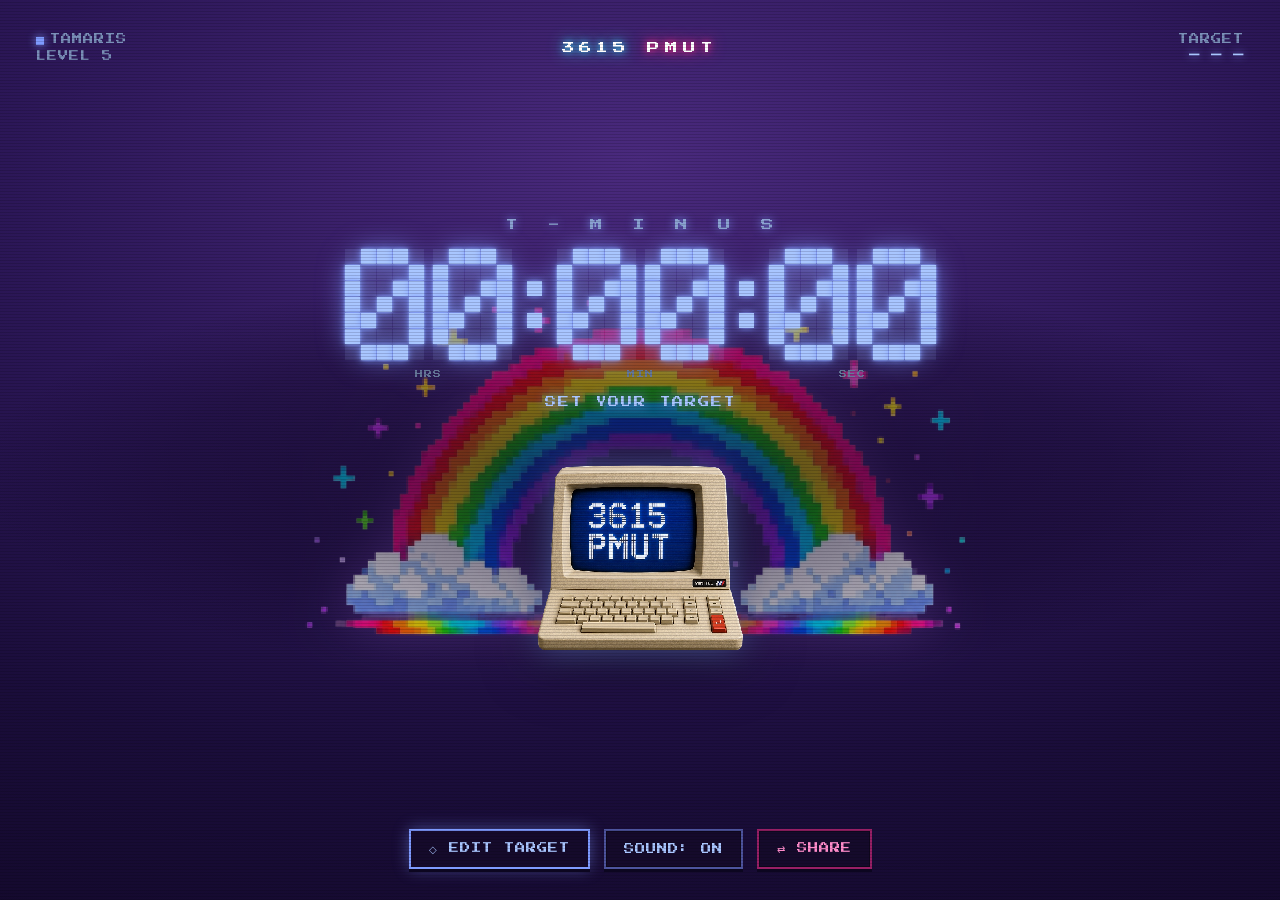
==== commit 8afdc0fc: "Add files via upload" ====
--- a/index.html
+++ b/index.html
@@ -173,7 +173,7 @@
   </script>
 
   <script type="__bundler/manifest">
-{"345c8939-70b9-4682-a8c1-bf9e065d9787":{"mime":"image/png","compressed":false,"data":"iVBORw0KGgoAAAANSUhEUgAAAlgAAAJYCAYAAAC+ZpjcAAEAAElEQVR4nOz9d7Bt23WfB35jzLnW3uecm17CwwOYQJAgQYAAAxjABAaZFCVLVrAsURJlW7bktmzLXU7tbpfb7bLc1XZ1t9udylWi5CrTCqZLagVLtKjEJDAIiQRAgBQDQOQXbzjn7L3XWnOM/mPOtfY+916kh/[base64]/+fYhI+xDwC8854DhP27A89rrf+tl7ObwgCIIXNfl+DyAIgnvP01/5fdw8eoxhyigZBxTDEXBIAsjIo3aDT22fut/DDYIgeNERAisIXoaICE+lyyQ/ItMdi6gqU3HUkssOdVwH2U3Fj/MznE92v4ccBEHwoiIEVhC8HBEQ6UmsXzn0J//VuJm+9FLq7DyNPGr5Lxbf/Y+Oe5J0v0caBEHwoiQEVhC8HBHHVcH1NZ/I5Q++Wq+crOiYjiaG7e5jqYx/CdSRKNMMgiB4NoTACoJnwfu//J+76+Nv+M2/f49H8iwRIIEn1lfl2E92mUuSveQix6nbbeTcXR3EP+umgiAIgjsJgRW86Pmtr/+DZEvgrSPOfd8f6zSR4Ig4T9mGN7337963sb6QUAwVn8Y0MfYdWxtlzMboE0IBDHDOZeJ1v/X2+z3cIAiCFxUhsIIXPR3C7srrcFsjrpiAyFyULYgYlkaO8xkPPvnrz/XuhQOPg6de97ugJBRBLj61ZNsMx8QpacfTZeCr/9lPPddj+hxwiiaSptN0rX9m00Nxsxt5TCfbdINNxnUC1/swtiAIghc/IbCCFz3VUaBDp3XWSb/VnGuaymQgqunj5PLLxZOTRvS5Lym6kENTOeZTlx4Dy6grOLiAi6De3KXUKN3II+e/9pwP5nNGqhWDJn//ox+/9YcUPU5MwxrpEP0NEUdwVJzX/VpEr4IgCD5fQmAFL3oEB1PSlF6xfejaf2c7vmLl7jfWO3loffS/yhPP/JBhG0ER4H1f+/288b0/8ZyP4zhDQtGpoyvrL9NBv7knbVF8cl87Pky5/H3TsiGJ39f6JnUkFdynoSi/MImQmMRRdxNUCq4TRrl/YwyCIHgREwIreElQqkXmKj/D8fFpXnXu+CXDH+KKi6hJrShKOMdJef+bvu+Obbzhl//hs97/cQdZQAy0JFbl6Hf95iPpv710RumLUpjS2TW99cpPnn8vmfdY0fvboKdG142QdohPNQznkyOKGxiGyw5kvI+DDIIgePESAit4CeAIEzCKm0kyRXFXVVFxL4zgo4hPz1nI6PZuwQ989ds4ltSWnknSTbm7el3ztW3O/SiUIuROUpJOXQzRUhXffaLkiVc98z5kbgyAOzoGHQcNg9EgCIJnQwis4CWBS8Il+VP9eX9eJtY5yemlkUvS7TrShCRH7ijYvliF/hwgoqK5825cWdoWVkP2vHOYkqSdk7sV0hl0BuX+pQgfftc/WX7+Z9/wlru+5ivf9Y57NZwgCIKXHCGwgpcGxZBin3p01P9mq8NXgqmcDt3R7uQnSvFRquPA7XxWhfOBb/jOOx47FmVTLtYmHZnACKLqklbQrd36QtGOrk8ojl5xZLN1yYZ2BjuQyzt+9Ru+ddnOV73r55/FwX9hhJB6afJr3/YNd338dW9/1z0eSRC8PAmBFbwEcJxCkemc6fz/mhVEjSsI43gGyTCZcEpNg32egaPjdDHylRCOJLGZ7iwAV1U67cn98erBR67wwK5nJQkzp3vY3D/88VK6guaCaJh4BsHdePxbfxD7sg7tHVXHcChAAtzxAmUA/SS88qfD1y54YRICK3gJ4Ey6g6QoCVNBtQCCoIgaJiPmOwRjY8+qcHtJJ64VsAc4IYm4uqCgiq6VwoouGVlzLghDEsQccsZ09NRnIxVgh+kjXANxL+4+4hQ+9vW/E3TkaD3weNkC8NU//0+fm9MUvFz5nFPhv/at38hxunP9yfNivO7n72Gk89KO8nrBjnaQJ0xBduA9SJnwSbDzzEo63v+1v5M3vPd/vXdjC4LPkRBYwYseE+OqPMGkGVyZ3FGr84m7gBlWCus8cMvKs+0WdJaJSnjCH0Sm3ikZTR0prxDpOZKM5EusuKRSQCSBKpKU4/7Ey+pk2ooy+CXO7LWcDTu3acMwbjBGJhkw3fL67CDb5/AsBS9jFnF1nJVf+66vv+MFr/vpd9/TAX02VJ10skMvnX6LPbD+4VUeVEamDZby6fmP2yb9L0JP7o6pYa0geOERAit40fNF7/pb92pXDtV3SyyjU/9w8pN/u9vmy7k/HlN3rKlfc1yubKej9e88niaSKojiLsguHds2//vd6tLpNHKcN+OwHk59OzLY5E+klP7GlPjVoqPg4sQ6y8FzyFEvJIEjLqa8N+WunaKHi03dc0Qd8oSsz75p9+Aj/9a4+yi+Gtj5Za5KSTKVvyNZXFN0uQYvXEJgBcHniQuIJyj62k+cyP/2aCtXZTdy6fKK9UMPcW7KyW5kReeYYAJJk0+bsT9/eP2vDz4ybVf89sfOYTjnVHZ8eLy5/cZ85SmR8VchirOCL5yj1cXf152zSUZyQ0BE6312CfjU7/p60ISkjnQ6sdne31W+RRy00OVpPNbH6ftPOXbOrXJFjleyPU1rJ2X8fnqdBMFnIQRWEHwGXv+un+ED3/gdFx47SYnigpqkK8N6PNoKkP3h6Zg8rHDt6CQB4pgJqpg5MimX0rFP05Zsmc14RNlMHK+zPD3cUlXt3QVz4f66kAYvBc70YhNG53DrKJMoIrhLaks5qZBxUEFzz5XzEe53+FQdXYH2UMqI+4hIwXxCukxaU7t2c3wXCV64hMAKgs/C69/5sxd+f/KtbyMlR5KpINkHI6vTo/TSY6kDc8xcVRUXcaVayasL2XvEdqRJ6Olwc+/IkpNLSk6X/A7TzyD4AliK3Dt1kk9ftYU/eWTjzjUlPTo+S7vdf+uqpylx37UVgGRDTgpcKj6mkcwGZMTEfNSty+WMeEb6iGAFL1xCYAXPKb/07d/Hsd5ZdLophTe9/dkvRfNCw1wRT9MNG9JJgk5FztJIySMIqAhdTo5Vp3QRHBHZ+SBmEyITW5lQdmxlYkilKySKJyarNTLRPXh33vHDr7nr42/50d+6xyN50VDVujimgu3s9TevXPkPdbhOSQmOL3/sym73F1w4damv+6J/8ov3ZGAf/JaL0eEjqVOS5JHUF7pLU37w1a/kKF1HdKLbXpP16Y28GQvSGzlbdBAGL1hCYAXPig//jh9EfP6ye+AtNT928Du8xPp8BBRQkY998dHJ35BH0mPa5a471qR5yifdyc5X+tWb7fBoNyXE1QHZ5lE8+W+vUv7UdrdLD77qgWFz5jKx6b5ievDj3TS9PyOUSA++aHnHv/Tauz7+lh/7jXs8krsgQgKy6PkrdDi/JtvjTRnptGwnkSLUtTrvVQTrie98G97aRm7H1RAzSJ6mvGNMIzBQugF6E02COdggfPKbv79uY25BaZ854sor3xkeWcH9IwRW8KzQNPHAH/5KrL8FugVGDFDN2LhDHPEp4+ORr29d4+m/9QKYYJ4rxFs0wD4ynD71r/V5nUSOZHf+tPjuNNn65nhSHvwvttfyf5BMTXdFTEX0Wn9uH3/i3xjVfraMp5JlUzSbHpVR1Mqu6DioOqk2Ht4XfvEPvQ6Ao+7iAM6nmor5lh/7tXs+ps/Ac77U0csBg3TD10e9HPtOYTRSd9trPvD9b1p+fv1P/PLzMo70SqH//odJxzvIk0g2l06QE8efKlIeKd5d1a5kQxXMnS4J/QOrTTmr1ij5d3Tk3yf4qeJjFVxll9jdyhz/1hre+bwMPQg+J0JgBc8Od7Zcx/yZlZfTV4kOUtyz0k3OblTk3LV/xuSyJ7394/tFjgCpQJ5wYbQ8jpYTkhVPEyMdg2+enmyNDUhnnWMmN3dn0xHlY4XxtOQdJW+wbsBlBJuACdVCSnZfGgl/9Ydfjx5Ezw4Dacc5I5b4jT/2dbWN8uC/5ji2f7EsIYQ71c+yzdsiJXLHD9weDr3LGbnw0K/+8TffobjkDreBu2iyw6Hf/lLuMkxx2lLY+01c+AUcFxf3lAvXN8/K2PYL5qv/4S8B8N7f/YY6rCnhCtrrr79Spx9Z9eujBJc6ym9tlXPXWvDu9yiC5Tow5mew7tYlk92jksw1A9myPDDmdCJu/dnrEitEjFoetsPGs0d1ffmrJvNcru3GURTLOZcJpMtPuvePl7zCugf5la/7Pr7mPZ9facKHvv4P0s1lDneJJjswuvOad/7YF3wOgpc2IbCCZ03xkXE6fetj3/xtP3b6zPv6rLfEDTvdvcIfvPyqdzzx/nf/i0Z/0ynISynQkIwHTzZ4V3BTVAc079C0Ibmxs4QPR7sydOQxoVZErNBPbjZuzfsRVudkfYLjtVPKln7aYj5iOiFpRFcT7/7BN13Y7df/+PMTSVgoJzz55KvppyOSZUkkF1eRkjybQhHEwA3EWkrGbxNEn5HZq3X/z+eejvKLMmtWQrepAT/Y6GfctAvIodyak937Y5i34gdDNqC4Mbm1f53JjcEL0hVcHNTwVJxuxyOP3uDo0if5uT/2Wt76l+5tFPeXfk8VVuu21JOU+oHfqfxa2W7/9DZlcHS4deod7obXbkLxexMZVIM0wPH0x4++/Ov+684+VIpN5Eu9cmWldOeOdWt2T7pKwXDW/c61e+SHVo889i+sNmvl1lD6syLySC8fe6LXh6X8pfOPfurfQAURu2OZq8+Fk0eUk7ddIa0nRB0ptdtS1wpjgSHhT/d8RP8wT9u0vO/N7/xrz+XZCV4ChMAKnhXiVWAVG9LHPvLeB8qtd6aj/IyYwfXhETrjmjGKM1Fn5fs94ueOh3/qZ/nEd9e8yvzxbYAZyPSonI3XXM/Pzz/65OOMwzFHJTFZ4WxM8qCoFJkY+wnt3k7XOx2zTqgnaRLnI7q758dVxsxwY4VsV2sv3SNY9uRqjBn1RHZWvefXSvEHcDoRSeIknyWI41KVtM9RHNopkouxoebWCu4uInKgiUSghX9wdzeRugqdW534BRbx5N6UklC3NW9d0FksuYhUS/+q71z2LZoO4nXYUksK5aKxkkAREWvSUlzwyawUfBh82o3ujG5ZvWS6wqhT0s4+ULrpg74C33XIVVjfr5zvAfXA1Y0MGF4vTTsHgqOY76uZnndaxGwq56vtM++5vJo+yGgj3SZxxCWsK6Qk5KwuOMkdkx3T8Mlsp5+4IiVx8+M3SWNipcecP33McOXLLptI/cT5HMX7+978gwAcaZ0OvRvYXHoajs8TyY60ZMNxOWJgLEWGnhUPcP+vaPBCJwRW8KwpPmFadmo2DUPJyczdHS8mqlYKBShVYL2UFBbw2E++/cLv73/bN9bHZfKJHRPnZIE0FfLk5C4xKmK+6c2Nwogk55O+uxAtePNPvOcwcnVPa4zcBZ8SMqz+wFOc/J9eaZdREn3KJmaM45Q3Xh4TfJVyYhEm3pSL+4XJ2blzPWtX6usWweGISNNaXn8TwU2A4iiqImZmVUrVxbqrsJImndwR1wPV5ejSyXpxAGJ1f3aQ+nGBJIqZ1ecO3qM1hucoGK6Ym2dxU/Unrj9tlhNFEcPVXPyGnemXWP4Rxlt/BlXctAq8+3v/C+Ca1a86JFQcdbEmsEpTlq5kjM09ShEKgnqPppWShYS7jUZWIatjGCpN83pLF5sh7q6iVaO7oaIohSRIT1eKGck61J6lBFLD8kR/efiDl7/qy/5Dma5vsTyRunff+NWP/B8Q31Z7iHsU6QtetITACp4VAqR1QnIaN7a1nY0wTiSFyUZSj+Xj5IwZtZfPbeYYpYxsyvb4xnqid6PISkSNG11Jq82EmeFW7RxW+aLh1Tt+95vBDjXKvaSmAW0rr95tx68cTzeodBRqDVEaR151dIk0jKhmRKpYgdqx5TXmJFVAzY+DqlJKoXqCgUgVY8tBiqGapb2/Pm8AuQWbTM3S4f4cEBEHtO7v4EzVbR9OrrbsU1zrNlQ43F8lIakeB74Ixro7lXn/WnAmSfBMYlolhrb9USdSTugJ1zgSwVtkSFsM7v7hAOfZYNhRzH2N7tOrLXMrwOQ7JnH6vj41DM/zyBRMut7SA5wPj4qrU1B8t8bTluwbeplcZazBTe2Zxiy7cY2OR2w5JXumsGLgyAvdRNo5z87PqwZCBfEkPur4qo89/ZtvYfhtxqnnVQ9/9SXPuhLTrSSpgb8g+Ay8fGa+4DnGIRe0n2xnGx9ku8Rbtr5hSiXpahLXggy8tGqwPgMuhWna0Xfjux69eukfrkp3Kdcsmj9wuT8rZ099okyFqQzP6x/fz/zQG+76+Hf+lfd/2vc4griQUE+mJFNPiCetU1UniYxTAzoOWA0sLALFqSEl2xeXC5jXqISJLYlCoQov9xqpwEp7zpfn5+06RkqpbddnseRVhfn+PbOoWzTYPttX3wuiUn92QUXw9r/ldcu6fEpq0TZ3hznLnVRExUUNVcHcMakJtglnchMnSw3VqUs7U7fz0z/8VXe9Bt/1o7/6aa/Pz/3hr77r42/9nz74ad/z6ZhwShvZdjJWrWv0rIazFt78E5/+fvmCEcd95KjvP7R69CveDQ8ajBO9GccZ1jeM3TNfMdz81KM53XLcGKZO1pcfeXz1yCO/xtnV/tJVGxgVhiRHRzatzs/etbMBTHkWqraeEMPZgo54lwb61cCgzqpj2GzEfADbxlKhwWcnBFbwOfHL3/49tz3i5JVSVnLpDV/3xs42hqanAdiNj7J66LVHT978ZCIldEzcHox5/7d8113384Zf+OnnYfTPP2/4qdoP/vjbfgDPhZ2f/9T6xvSLyVM3ZcFRzxsR7/wGXYFkhxPZp0015PU+EvP2P/C1y8/f9tffC8DP/OE3AnCUL6ZDvIV0tndfyPfuuCKmiGmfDHDHKOKmvk8FIqrqs3iZRZEfTMyaqAVpICLicwpRHexgVrL6GlQEa5OhaBNVflsHopfldJkZ4tYiUbXka5Zis8hS95YGbGk/m8VXff0ctpnLv2q9F/u2Q6+hDMTmRrJW5lXcXRDJMI91Ljxr1WGJbOOUoRR4Hip11vmiq9zb/8jrAfi2v/qBu77+vN0Dc8H37Ys7v+nH378UxHMv09IqKB3D6e6vDe/+hb8nuSAZlxNzsR16bNZdvfUfTesr/6lyijtsNkI/fPx/Gm/d+N+XTZflvCtjycJphw3Ydso7sR71DjHl3D4/kZUPmi+KJ53SQ2Q1TDJwyeH6YU9EEHxGQmAFd+WXvuN7L/x+1GpaNqV2zQhOXgmsFXJh0DNWeQPAbjpnlUfLxwkflDRc/DR6/7d8J8d658Rzbi/+ZS9MDe8HLCWfzM/NE6RaQOxI9fPJBetGXJzTKlQuTGiH3YJv/wNfy0lfz/3JgV3rO//I1/GNf/U9AKw7JWkVC0tbea1VImUVx72Ysxs/8/kVT+ik6JT6jJOlRo8mQZJXIWHgii4pOfOJdFDAvaT/9mGkVte0nCEA1Ot7TDgoU2+vMEOR+r6lhc+q/VgTMzIXJM+Rrznl1+qoSq2yh1a1vthPqODmtKAcNosy01YpNYu+Fo2bo2jFfBZUaK3TMhxU58NEREgp0XsaRxPDlOSJbVLOt/Xv5h/9q69nnZVeuE241UDcz/9rb0AMssiFOdwd1LzqVvvcRNCb//azij7ds1CzkBA/hqITMl2nWL1vJ8e3GyyNMA43JzmiW6mbF3HrMYrY2J/5cATnR6ArmDJMwKTIlNCpQ0ria979j57FwIyiI5ThH+dPPv6fqjHmcfRnjn/7Q5anrVj9zAOPzsHgMxICK7jAb3/vD5BfucbThGgtUNcsSAJNxkMpiSbctiN5MyJHSJGdmI5YmhBRTAanL9Ll5L4FPz3l5GtHbnztdzNN4BNYWf4TL+J96Vl96vku+Hj+0fXAyfEZWCF5rsXXCUCpcSBAjbwa8cEPs1h38Ct/7C1M24fw07T0wtVycGXl8Cu/60uRW8tMvdSPAD4Xavsy+8MR8N7f+5U1JSb7/2qrn6AFjlbCkYqeOp6Yy3gNkQSlipc56mM+LULlkCW1d1Cisn9MUVXEDuqt7vZ+b+9vdVfi0tJ7jqou0a/5d5/fJ3MR/XxBLvYvLjVXvt+Xu6Oi0MrbD59fxpTmNKMyThPW95hNuHdo22cypbfEWjrGTmEtmPTop76CE5xf+v2vh2fa9vYayZer1M7X0iw5P62+995Sw7V4Phqx/mmZdnbPBNFzTbae1fYBtFlboK3WbQR7+kmmdBNObgrdCplUxFUSa2yY8I3CaU/3iQdYHT8CG8GrlRw+gJ1BOv/cTs0bf+nHl5/f9w3fz5oOKSIM6T1YeY+VdY2+4mhJSFGkvFyKHoIvhBBYwQUUuPklwiaf4ekc052sjpPnlZOORvo13q+F3hI8MtJfGoqknaRUIw4uINmF9eY8Xy7nJe8Y+BSb77zOsDW2p0Y5U6atUwaRcYMnW3FtusbRE/[base64]/Vm4vgm+pRreDMTdBeRt1n4aKUyiISD0vVrfdIYgVrnifJusTOy35kx06ahu/LNsR9iEqN8Mrh8curcoNz4aJuYtRtFC6Cbk6cPQl1z+zQn+Bc/rJDdsf+/WLmfJ2/OvXnmH/PPSlkMkkyyTBR8/4zhi3W6ZTKO8rDO84tIGRRa9Oz/LUeBH8fFVNP1LBSldr/EqNkPrQU861dUcHwacnBFZwEYe8NiTv1t21/KdNtw+vT3Y5rYtdfqTvu/U0dGv3PqP55Ma0GZ58rftlRTeImkOSVV9gd+M1/bWn/5xcujb4pW5aP2CyuVlSd8PT2dNFp1suR77+TXvy9EeS+ZinclAs/eLlzT/xnudwa0LedfSb1Ze6HP9ZNv5AJ6l0RYYVXcZcc0qeNYnUIJSYoIB5jfCYucuSHpNmgeBmuJVSiiWXQUUmEcndkHIakg5d/s7H1ivWAlOrYVFJZOpOqhA4FCR1rIfiao4U7UVWS/3Ngugg3Te//vDfZVtWIOmBrcM+hbi0vx2Mo76vLIJuefygtuvCGZ67C5dzZHVfd5k7D8emxbmyXmMp4U1cugqWVoxZvvvKdOlHx1xGPXOzybEiLmDNPkIRtNaDYVastBIwNTcFERXFETEKUy46MpW+l1+Z/Oz/PU1pY8d+h4j8QniW6cQviMf+wc992ufOXvcNwAopK9udD9i4Yxo3PHOW5BVrHbyscF+BCI/87LNIA34mbgjpFw1p19bbtyJP1T7Ei3E2njJFCCv4LITAepnzS991sdZKAMlALqvzSw/9W09df+p1K55k3J7xlq95I1vZsdOC+4AORtdnVv5hy3rWyooLXXeL4cavv/LWoP+Bs0F0JK0SH7t5nTQe81ufeILJTviSR668Q7vpR9WmMcn+G36wR0xhp1/7cefPPnwz542N6GRc6TKZWmtUMmhXJ/ni1Q7BJiiliqM0O3mnGjUyE2wSzOZUW/XpSgN05hyLcIWVixSKppoKlNQU3GyjMOfYfInkuBtGq0VqmctZoCVSDaZZuSBqFtFireZKWLoUC3N6EPZWC1yIBM1oU0TmdUy5CTL3w05CX2qx5lormUOKMv9OS9X5kjqc05Hz7Zmaq+xl6TBzXJrTt4B48jLw6lsqf6Rsk4xmtTOxtGPOTt88EMy9/ldGKMI0TYtQ05TauUkMbpy64Q+kD72C/FdI/tHiCUTuKFh/yeACo1I2kvEOxk7GzUTZ9Ew2jr6r9Z0Xuia+AN7/zd/DUUokF3ZlgE/Wx4vB+eS88V0/8ZzsJ3h5EQIruA1HsiJJuHpp2A6nT7HqnnLW8ODlT1L0FqSp+SAJk0/ipcYXvDieFHH3Pg1cvVIXadUicK6Ua0+5nF2R0+NbDNNGHrr8iD/9pCQRRVEumBkF1cbThWzqj4799NCpZiy5mvOKoxN0rKmplBXdKSYG1HUfxWQxzqypW0HUF0FjZvhUu9zcCzImVFU0peqA4KUKHXfctZpCKoBhNh14UrV6J29iRgXx0r7510ScCXV7cyE6e7uEJS6l8z8tOiaJJAYoJm2cVXKxdDAeCCwrrUNQ6/PmczE92Bz9aulFb/VcMzKP7yCluaQzfe6ObNVmTRQmammdt1Siu7cyInEKHHsH4DY56tA246nLlK2JanVTL6WgnrFSEFnhJhQ3tMsM44iqMkji1EWmS2mUNKKWcFcKn75z8MWPQFGSPjgdX3rDLo2PmORzL/1luvFXn9iMho+CP8f+YkUubnBD4Y3v+sfL7+/9pu+/6/[base64]/WWuk4TCCBPuGx73h5xwVM4SEUerYvLSaKEM04bfNqu6OpPY8tA7KuUVPSUvN1t4KYl5VR6SJzoOxzEXxc1dh0szkteutGqXq4gWrc6SrGZS61aV/5jJ1F5ca4TJEVSYKuNVllcRRvRhZQyC54FgVxM2+IueMixR3FaGmTF2Ev/cn38QP/MXPf43Kn/mjb7zr49/5l9/3eW/r+cBd8KKcPjX95eHxn/9FE4rsZNTVp3xj/htlJ0w7oZ+e86j3vMH4thd8wYTACmaWDxRXx8XR7rKU9BCTjDLJhqG8gsnWLlZwR4oNdN1IKgNZJnHGOqWaUOQIs16M3rWodmNiLAm3I0Y3JF/C8iV3vWG1+iQ+z+5ABKaEjJqaQK2Lz7Z0Wl2HxpbCbrvQUCbsZQNUAVZTinMt1IUIFOJGkZaXw8T2kZwElAFlRNMp6I6cEqiT2HfzVbsDv03IXSx+n7VPM2GvrxdqV6HOsn0+gmbxcFC7VTsFrS2lc7EuCtivzWMOzcoB3xfz+1ycPltepPr8/Jp6pnxRqNr2n+iQ1DVP04zmhJWMWw+SKbZ3i8ddkqjbsjaiLcexd9qwpdlgtrGoY7Sa9ZJUI5CqiDgmkMlmY0fKgpdxsZD4Qjn4ksXP/NDea+07/8p7n5PtPxscRcYeyfaJTtMnSmsAUAMfBxiBKbco7HO868+NpQ00CD4dIbCC2z4ovEVGxC5ffuzGjc102ukrS+kG746+Nic5w7MLuJrdkiRP6273eCf6jCs1emW+ptgrWB+/Yud+tUhZYwWZuk94f+nYjx58ckIvd0eXHriR9eNT50JOwvQSSBF+8Ie+Fd/2VQTNQbvbP4pl7sjfF4g3QcThw75xjvqJPve2NbHZL0q0Ro1m3J3J9x1ytXi8PT8Xk6vsu/[base64]/3HDGrzhvzhd8f+IWfXagChVbQVtyLOhzt2EwvEKsU69HhMqJH1S4GYFebGnwckdGRSdFy636N8MX/YRU874TACu74oBBJCN3pp375F/5VbPNgdzmNx8fYb/78zxyvTiCtZdV3mrojH8+Gs69/7HVf9n/enp11WUcE8d0uyaVHHvjI4x/89f9gldZPl02Scl5ET4ttzqxcLXmzu/7U0eNPfuQZkf5M6RCpt+KvfN833THAr/mH//T5PwvPFbsTnnz8Edjl6pnjtbUPSyRv7WO0TjQBnSM80IqBmO0VIA/kzYpjW22GSUpqD+ttAb/FfPPTRDRu75S7KISaUGkF5d6KvW3u0BPHtKarLA9Ivk5e36CYkXSRhCBOav5UVci0yI+kZX/za2s6rAmLNBeiN9UpB+7qc72WyKFvVI1CtVDQvuC9DaO9T1tR1+wHNguPeQHhO85R+9cAVWG2p6hF+wnRHiuCKCjHuFzBdMNUjjHtLzRoTF5TsvNjRk0B1vbOvbC6/XocCsT5d3NHSJLF6Tx35jkx4f7MJbj+FXjZL8VzcFb35+rASsO8VrEVMTwZLoape8kFPxm5+uqPyrrb31k/9cfexNv+0ueffnwuOPvYiP31j9ajucNzo51bh91dhHQQvFAIgfUyZ3ZmnzmRjPoK5diy2AckZ3LKZBFURzqBXpW++QFcO+m2yCNu9mFEN+7mTH4Mq4evX730xI/7eHLL05pRRyS3D3ZVvC/YoK0r7AjxFcitZTmPmfMXQZfUT/+hr19+liGhu55us3pt2uS39ZZ6dTEpWbJTBM+KkyAlUaG2FIjUCJY6JK/5I0NXqbfuvJzxTVe79WqVavE4nkgp1Y6+OV7hpRaVqyJtUl0El5cmfsoiUS5Gg6S9B8wETzXKY7MnlQrihiYjd6CpYDIu+60Rslot5E3JzPXmdQmd/TXci72DWippEaelwFiWSN6cJsT3vkM1ofbpbT0Oa7sEajqxpRbltuhVPWZb1kVEtApcdB9JpOBt2RuRBD4gTOw9tGqtVo2rNZ0sCrTlgayeR6MGsNyN1K5cOUjkzt2Z8/jm9RerXW0SLD8ynZU/ezymT3TbNcfeD+2yIb4YYMyWZwWcUlsWxKplB8VdRzXIZbtV13E1/rjn8SMlOV7EXygzwiv/zs/f0/294Rf/8Wd/URB8nrxA/pyC+8XxHWulOf24pi9XKNJhMtJvM9lrd1gqgo6Cbyd4zCk+HRnH4qSWzqnpFPyq+tiv2B3fktOrcH1CBtCN4VtIO0MnQSbI9Oi4wtXnJV+Wr+BHKrz/+78RgDf8xDvv8dn5/FEEnZRut/69H+r0/[base64]/7FpmW75bbI0xxh2acCD+4R1X2tmsznLe3PYaKKS0kkErXkTn3Ylss310f/3nkq1YCUttC075cCSqnDbPJWOO+TF0wQN3NzvDg6WWFzjm8e1N0rN+N1XelHylQFIVFb9BmJbsHg8yEE1suV2SVPnXTw6T+643/3V8nu5IPPWaMWvk/tG7f0Ew/9u6/AHxKrc48js2mRuzMNA6MVOzX04x03/uInReaMD+IZwKWZCsCZCnQ+xw38RfkJ74i4uJjQj7q+uk3ywHnvJ9YDiGBcygktNa6QVA+MNxWRfCG9Bk2wmdN58fnU1uhHjSCi8+sqRl3HrgoAX+qyZuY0Uq3HcuZolvm+oBwBK7Z8OrjbPoXoDmkpImO/dt8+3eXYwfqEs+A5iBpdKEw/SGodemOptkWUbSmeh1an1eqTmM9qez3UWrAL+5nF1VzE3mrRFgk5L/48b4e9aAOWc12DigkXY+52nNOh5gaLsNNaO+W+pLbcyx0OJIcp3VpEX53yvXU4eovciqZa0zUZK1d/WDqKdJS22LUX298TIpjU+6hF5cTqKtfu7mK4TAajFp7ZbfXJ1ZTU5Vg7RfZm6C/KP70geCESAutlzJEmkuznIKj+3JvibErhTT/308tr3/dt3wbAca4eDEcqyJUOTzVjkzwhRVzcUVOhlMHdzTuhf/CItSYffHYFpxVQO9aiVXXSuiPl8+L6Nl2zfIgJvaep2wqrrXBUI1h0krjs9Xl1vaMuSloAodYB5RYZmbA5CTV3nMlIYkKT4UzLxD5NE0m1ihIAtSXF5nZR4Kge1PuoLH5V1d/KkTQdjK1UgeMDztTEn+3tDZpJbLUrkGpkehDROizknh+fxzE/[base64]/s7HMfdXntP+Zk//[base64]/0dMT8jd2cUU5SzGgVug+xS2l9vaiSxFrhPqClkkCLt2mlbzDk3K3hByCiXsNIzFcHp6mhLIRcnI9UCooDMtWPa6t3cl7Ui3RxN6o5LWa5LNZFNSUjipJItTRPJqjP8atUBzrqvU8O7//Q3XbgehzYa+xMIYyls7iLKvvMv358i+SB4IRAC6x7xk//eD9718e/+v//4XR+/hxwKq89D0IjLmEnSnz7+mx+fts98vO/1aShwazS+srxqkF1nDBkG+XTS7YKY8pZwagkZAM7t/n6TXnPC9RsPwZjRorUrEK1lxy51+Zg2typOscIqJ440depTW7/PETFXd2GuVZuxecFiO/[base64]/E7VOrtiD54aLg0ErKmjVHFd+IV7+0NHL16g02PPWZ/5hewrzvW773ro+/8RfqOom//M0/cNfn3/SLf+95G1Nw/wmBFcCziRQ52Fg/hMldsrOMtQIXG3tsk9V3uI/gY/[base64]/Z2ExR9HMa9G8b+hXgvuW2ZNr3vneONdIXs+zysEyQRxGglrt2FLLlkFOauBLL2PditGsFbxTI8bMSlbrUgotNVrHuB8H7VqbGBl8rJl4U0d6lAfoWE3bV1JWrxrPuw2fWg0+ZXX3ukKSO1a/83SAm2KTUshTckEt2U1yMesHStrBer6SL6K0/vPAke6n1fd98/cBsE7CeXlZn5aXJSGw7j0vqA+gyasymCle669u541vfzsA7/+OtwJwhOAjuGOv+PI3fZjL2uO3CoVkfsX14Uc/bB/9qDG1nQi8/h+/A4APHHhdHaU5cnIQrSrwNf/gHc/D0X52fvKHvh6AVRtX2ol3Q8fxcPI7n9D8n6xG0qokF8niqByTr09WdGfTeq35PDvblXQyHumbHnb1IxFW0iE2T4ITibmeZx/VmNkLoIMU1lyblWqUytJE1gHXU8y3iExI64RT9WaG6Us6czGBqL/Vbba00tItZ7ONQCvpLi3KpalFp4y97Nun7nKaRaMxr0/obq3LsCZSawpwL3yq2mqRlqUIfY5UXVxncC6ur6eqrle5j1jVSJhgbUNzZK4+RxvLHJ2qtLUXJdXxokttW+28q68qS81WW+ZGWqchirjhMtQYoLYUpc0u7lajZHMkz1touB28z6lQFQ6XE/K2SLeTKG44J2gqeDFM9sajxiyca33eHAGbxfte51VbjtKuWTETqYJJVIVrly77LbHV9iT9x+OKP+PIVkfZurkOpcwfCa6IDW4dgmFakqbdTqb+TEZ55cSf302bvzDhZFvu4RfMZ9t94rN9vr+gPv+D55cQWPeeF8Qf15vf/pP80lu/++7PHRS3384bfvbnAPjk938bZWtY1nc/+XM//h3CDoOStFMvHzf5zQ8WfLVhMnxrHB72618kxqGq82LLie5cv8o1v/XoOhyP2iIFzuQD7k42p8hISYqZczx1XCrV1VulkJC9QzctHaX7SM1h8bZZTUaZtQldWy2W19oqmdcC9JoiMkDdkaSUMraJvdVXtWjQoV1AneBbOq111SWd19IrzbpA6+RcvKXpfIm2OYabk1Oq6x+WOi5N1U/LZkEyiyv2Eau53mrmYhDNFoEw3y8KtUCdOSol+/opmWu3Sqtb22+7sLdxmO0k5m67FtLDvSwmoNAK/9uAchurWfW/mgfqTbjVInUWEWtiSywqtdSairSuw70txD49vBdGcz3enL5VqWZoeEG9dvMWWkejz0Xvc5eokdq9eJh6drfanZikpSPnvdZmCS3CyaCenC8axjmCXM9ZLuCF5dr1SRm9pkhFnNILeiSY+K/ktf4Fii7GrgF+lHRZ2epE83KHX1KYbyQHoo3gpU8IrJcxb/[base64]/pMMNbp5RPfwPcPuaZw9TpvFj1RSFa05eH29h3zC1bubA9Sq2Xm19vMtdFzWM5SKc6SOvWm2u3qkBUktSlc5TUonNSa90OhFTtqtRlWxePdy+u5loymKOZSilGllqIbktasKZFtXlfpaUOrqWFRS/sO6X9OZmFoji1IN+cbufeTfNakc1x3wruHVLMzV1ca/F7cfDm+r8x4xkRudr52Q0bmLsQA3igy/ilV3JjWsOkLtY6WRXctX4RUiA7x+vCx779d/Pqf/[base64]/GZXYxoudeTNz9e99le0P4Zl3bDdvzL2ogXHl6YTd39sKNRD4/j4jJEk1czUSu1zMsdOilYGdFxoivHJMttLcY5Lbk//zZHppY0o1M9Vts1pgqlmspUXKqYqkKvoNQORNV6X3Ti4NNhsG5/H3lpPl+GaFoOyAySztdVqrO8Ckl1NvCXFrJa7ENcRFRbg4QoZtJSqpDcUITsMqrVLyAi0TEIkBVujT278zU6pGOdpHenumqYuLgPnmxbusLkcPV+Dzh4XgmBdQ9497/9R5HtPGkePOHwy3/6jzD3773pR/7q/Rri581UhKf/h/csKa59gML3kyYsB7y5z92Ad+Pd/8q34JPuxcRybWqXmgzVoTtTyMVT6hxBRdyl2lLuFwkWEZkb8xdPq3mSndMyyYFTUhqR3HyQOIjeuJNaDVXbJpoyqVNs2lK0Rq9yvoWV1j3oF8UV7Gu6bo8K1chVnUDVq9ioaca6zEsSxXxqw67RK6cVeCfDusKrv+drYOkWWxTSgZKZbSPmxw92Pj8PBwrogv/C/n3zNnVOd9ZaqAvbvJ25dq1FaOZryVJafnifysGYD8JXcxvrUnXfxji1JaVMgR7sCh/6B79C9on5Y/T2KBpQI3yqLPeFX4ySMT++pAjBmXA/J+spRkdiwFA0CzlvEaqfls/pYPaXQQ4LKiXj5Oq7YQIFPCn1LuqQ2TirjkUEFs8sWZb+mRfWborOqc0OXkgl51QEo2BeeNef+PZ6xyz5XIfkfOOP3Ntlb+4Hc7fg49/1/VASacxdd/zAf3aj2PesNpgqvuvcHzhe/9L4+JP/PnAuxTm8VYKXHiGwnmfe+W/+Mb76d78e659B0w4wfKB9iA9IcWybGD70wl9z75Ab03TXx9/wk/fvw/Rnm3fV7XzH//Seuz4+nF/[base64]/lhSumwyXAX3BJdvkSvD4CrHKQVvTVDeDETFW1RtSa1Zt0l4lqXnpRjT8PpmPDNmvKxV5I/9himdcUHS46vCv3Dp/z8n/pmvvXP/+KnvxdeSkiNEiZLR6c7e+twvXzTyc2aSt+sN0yPTQ8+XNJxMTuvTv8vtth+8PkQAut5RlwQPafwBMVPH3Wfjt3ERcRcNk8Lcmre4+nofg/18+J+CimAt/+hN9/[base64]/nNN4UkrnK/MNURVdB6mXecC/MPtz55Zh4JsnzqcReEsLOYidEwoxZjfth/bxXUdaVVz2EjVOLPVRlulQOcI4X6pI5fSIleypB81tzPY/MN0qaOzFqk7J8kIvgFJNdooiiSlS/tI+JwSNjO8LVpdj0spvkIkYekEl1SDhtJhtq1F8s6Fa9Z+bq4eyzURaVKMGr8ii0o3GDsf33RpSj98PvrOtjquhF1Rnzzz4bGbfnUaJtLltA9evkyoXa+aVlPOx5uORze9eZlUMShHo4hPIobIXWxDXuD8t//Of37Xx//d/9d/do9H8uIgBNbzjQM+4myOrnzd1/0Ff+rD3yTdzhiPEtsn/vzNjz71n9TlTvrPuqlgzzqnOx7T/afV5/TVUElISZit/9THzf/[base64]/94lXd4BdS7Eu3pEgzx6wncX8euFB0XpkV1PzPfB/VQn1Rxco+7VoDZVpNV/ctg+Dtnc1QdN7HHHij2ZK6ONLuC+aOxbao9FKMllp3ILM9RBXDEzuqnURCKOB1ySOfI18XhFFtiDARVHP1FxPBfKT4VOurNNdxSTUhXVbX4UCw4S2SRcui1t9TE11mTh7halr7JtnvONPu+8bUOZPbKF7OO+RR6X7Mx+v/uicf1OrK1X//h7+Bu/HP/ei7Lvz+Uz9099e97a+8666P328+8LZvu+OxlDLercZEP0wyYSqiktyTSs6ddau1lJWSeqo/TfCSJQTW843XD81iLpx+/OonPvr2V1zqbrEZLvPQyQNfVKxGHdReXCnCFxB3E1Of06eWoqgn0pCvPHRTu0c3HSsXHhiPyaVgY4dPZdkJ4PPiynMqxriYTqNNeMUnQJfuybkuqxYkF4wRZ2y1Knv/pgsRGrE2YQvm1e+pChhpju37bc9j2qcAlZSkWi2I1yhKcryUZhGRsGK41mV6TJvzuzqSwJLWqEmu3WUTE1OuY63RGmFepqdaEqT9z3qXkMVBndn+XDRV5IepuotpymXtwgMxdVDdfddzcPj+O95zx7D88PpiBx5wF9PA0gRLawgoxpRg6gsy7hbX/PnY54W5Z+E4edmvk7i4tutBlrQ5p2dH6OolHOZxlaq923lwL83stb23dRnO6egaVQSXCdc54npbPd68LfOL6VwHkuwFnMgSGSvt3KhBb8JqylwbkooqZpbOGbqn08Tqip3YuhXGP4vuwnW+8/75yR/6Br77BSqyjtLBlz2rQlbTesp6cr7rz+H4CMPIJ8BRJ6kkT11COofNfRv2F0rkNz8HQmDdA2xnmOGMo3U6ep8Gdn4u2R/CdooPCZtebMHiFz9VYAnr3NuWui6ci7uqIm1SWUwe/[base64]/eO4gctNq5639LHORu7cxpn1xvovsz3ceOO/qS3OeqkZp6V2tL19KuWR/6FXv6UHwKnOhV8AMdJpIY4eVRHYheV58yqxFoHL7vcyRNwEzbzVcvtwjs8grZaRPCWO2hqjHaqV6iEnrHiTtrR7mc1KX/jGyCpNX04hZQIrgbgZe7UQSLr12tnMxdblwXZYL+1km5iRyx+vuJrpeWLi0Aiy6nJF+xckDj/jJg2seGC6BTKwubRgfKOvywU9i6wRrg1svWo3yoh34vSQE1j1AVBCF8TznW8NDMk0du/GE443WogyJbpIvANdVQqzGB64cdFHNU+97/uW3Mk/[base64]/94PV543UFFKNAlIMtmN9XL2eQ21qU7WeX2+F+q6w29UBzYrQezjv+NA7f5ujNDFZRl1REjoK4nnfadoiZ/sA4EEkzyeELSqpFdQbSodmRdMtynSGaIt2NQFcjW0zkqolSHGr1ivec7uZXU1Xzw0ZikghJ6UzJnVxUcd0QseOa7mDOZM9/zU6vPNf/vZ9A4BcuH71Mqt5KRfF/AuBT/7gd7AXkEJzqBWseM4CfSb1nZ/vFFNxy0l2WaFT0tHa8gqk24LAx9/2g7Bv5qyduwgDyhPDfp9v/fm/dU+P8a/+G3+u9ngoy0oE0G5RleXf68PwmTf0MiYE1vONQ5kGJtnudk9+5Ecu+foXummtvauNm/OfLONEmZxsJ/d7pC9aBMWuv4F0npGxLltSC1oUKftXwT6NlhDoJvKUueIrv2UD4kaipaXa+m+GIzlRUCafFsNJTYBsQZ+m7wfwHTaNqBbcjV6FqRQ0S528VHA9x7jFULYk8SoyckvrzdGN2w/uUBhUJyk2cs76AWHs9g7dszsCXZvDO7DcJi2F6ZFTUp9gKqRCC1mBZ+DKdfChFnx7nSuka+EZkRrGMAfm6Jvj2iy6tMpLbadcEovQOsTsNuGSL2bt1IG09+sS2QvZuRa/Ch1fjNWX96e6AW8aZ8l22b54/DBLeLi9ucFQ2jp+h2Oqr6kdfmmaPywdfAI9x7Miq6Gdn2VndcNdq7HaD5y92oPaeel18DrVRaGh1uRYh+Q1uwdhsoksEwj0RcnP9OQRcrPbcG+paquT3bw0kTiojKBnqE+18QGtNWd+C+ec1HVYmsBtLudDcsKT4jkhuSN5wssxog9Thq6O12sTh/osfOeYFpJFWZc0pimXPMD05EOcPPGKdlEOvvy0i7BoSnVcS72OySEb1u/orjyOH9+oRmQvIPJ0icd3j6KlI5HpuiNS7j3pmhVHdKujknJnjEJRRFzqOpMpSV4fmfeClYmx/y5248hUtkzjyG63ATWkG7naXQfun3h5xSsHrj78DH23rRFxr38BqZvAhdFWbHYP897fCBnx6Ygz83zjUEbDEDu7vvnv3Y3dmECMAUdKwifFS4SwPh8OuwUvuZDPe1a3+j5t5Y1ayGJSpGjRibXXOVIQURERgayiornATjWTv+Sa9KyadUFro5q/cYMIkxV2xXDxWhs1FPp8BtOnSLuncLaY1w/Dw7ohoS5XU3DMR3IaQOZU2H6FQERqAfSSetwLwrrNCdG6BMymOF/8La+FfLpPCdZQV53kFfYTuLVoSQEKQgavaZg+r4EJfMO8OLG3fZq04hCfnb7btkSZxCgJugcSQy5Yrrpg1mJzyRRtSNKGVevV9qJpDvD57PJwIc/HYkwK1cBxDoRNxrzazT61xpKkqY8V9q4ad7Pratua81A1AufLmOZgigPrAtNThhat9Uher5z0dYkgF4E8WyXU+jc9EqyJH1rEr9boVYG6pI69dWnOKwPIvAxO4au++xGQJmq0h90Rv/U/v4+r1dN/OVU1wrpP7dWhO24jNp0inFMkIaRWL6icl+skaqrYbNqnCK0W+jMpoh1uCfcHOFldwqXDbV6CqF5oA1IdMZ0okxvTZF9+YvoDO/ItK9q751RvuRqGNHdx98ndzV2KC2MRN8tTcvVinX9o7KYnfG1Or3DyAvxsnDK+WcF0dCzePaL9yUbzahI97tTXnvNx3/v6SrbR292KjsJqXCl6/Aq8S+NOxLdJbLcRm9LRNGyH3Wa6jk5j6SfWl+xwEdF7jrIh8ySZ08ti02Xz3h0k23DqyE23I5J1qD1wv4b4gicE1vONOcMZDH2P6LpGIcb5Q1BrnfCuwzcv9BqDFxbf/mPvWX7+pX/5reio5K2+5tala39j/fR01YuRRK2IJwcREUQFrQUrkkQkOX5p1dt0c1g9aif0yUl9QsbmE9WCDdbSgrR1+0zqf5MYlFu4XEdlg871SWk/0QGo1/Z78Rr9UFjW65tZUjx6MSVlB4XS3hYSlg7gDPLNJqh8n0JZNmlVYcxqYbFCn9WPglT3/aVmSn2pV1KfQz5tqR+r58DNKBluJnj0276CSw+dQrfZh6SWiM2sfGZj0YMQ0mcoOt+fkFmF2V4F+UFBk9/2Om/pt33ldztGWIrBbmceaw3/[base64]/9wNv+NJR3m2++FhrrAmOjHoz/yyVX3f3xgtzo74dJ0/NgXr1Ne+Ykcc3Mzftnx2LcoutOTfffU+MWX+gf/tiYbSJfQtMsf++AHMfeToU+nR6X7c1bsx6oHnvkF+7d7foyFxI5Ll/U/SUfrP76S87LzXk+6/m888akbf7Y4rj6RYh3KT0sIrOeZ3Vg4+/Ud1q1R7aghrfakmKjhPgnDzfv4l/QSQIuQR7l8/AzXHnm6v2zj1NJac21TjSZIqt11aTbn8QmZQIpUE2orF4TPzOFjs+CabIf6DpUtzhaVqa3HKPvFcuZaqxpTWBbFvaPbbT6O9pXVYYl6lLkujNoNWADSiOWpucMbs4GTz7U5bksHWU2F6V58CSCGU+pk2sSOH47ntlqwWYxoHSRTArod9Gf46hT3O8/ZZ7xebfNzZkxbjnT+fYnEtCWElHShjupuSOvyaz5E7f0wWybMxzgf31zHdLuTeh1fLT4xc9QTg7Ttm9VFnJfi+rotlznaeXA9vdzWRdqiknfRe1VctX/[base64]/ST8b1k1tg9uWr1e3h3HvP//Av/cfgA45jw60r0/jUqxNPsRk7+iuPvcKs238uBJ+WEFjPM2/90TuXv/knv+f3zT/G3fkc4Ah1TTRJaXLRTSE3/55Dc0gvs/i4uIhwTYOV5tlkTUu0Cb0tJJgEpEUrlrSSCJN4FTPiVahInVCWibwhNuek6oQ5tTFkFyjV0qENru4HXaIbh/uDOahRxwrVHLTaRPliG1EnL1pXIotAqgtMLxnTNroq0NRnF/n5MQ6iP20U7TPVhSWPNk/o0mpz5uLn5froxcnC3bHbl85xQKu8nKN1s42DIJhNFywQuPCtuVlMuDWdsBcacriP/ZDrtZ81trf3HEYVRUBKFWr1wPYiyfe2GrOH2V4KLGvt1EdbZGip0Z8nJZ+L89vDQq0BU1o6VvbjlVQ91pax7s+r+l7sQRWGc1apUJaIU/XIms/ZPgR4eLjztRHfd6d6MYq1+9N8EVfVr6xcXDsSQIyk4gmtXyTNManp6qrrnQzLdVaEiXbPqkuflGxMk8uo6HJ+vucvv/AsGsxBTIpOTo9wIitfWa5WKiZVgFEbnGyq96iYezUphixCLz3HJbEu6jctq9uurkba0tD3EzfFSo9KLp2MrJP5dhpFPQ1ma8xWmIWE+EzE2XkZ8LF/7rtIr+5xapH2MvkpeCm4KfmW8cq/9U/u70A/C+/4k99cW8ZbJ9mMTK3Op4h0rqRSaodPWwTXpK6+ZkJLWS05J6rQMFBtnlc1ledMdbJrnULiTpIJEJIYkw0kqa8vFA67yOfuv0PaBILLxORT7c4S6qQnhrQIjWit8UpSzSL3kSHDxShSsA5Qw1Wwlt4zah2OqrSoVaJKz7aQMm2Ck3nBYUNS82Ga2/ZkzrhVI9ALKa12fPNiyQdHe6GmqPpk0UTc/nzcHrHzWXgsWsTa9ZiLt/3Cexdx2Wqcal1Za19sKcylUfFCQfXFyIcvx9TSYItZ6+3O/PV8OmWJ8FXTT1uO9fbC/Xrd5aJYmccuLSLpdV9OtVfwplBstp+g2SKI1BSiV3PSKlJHSgeD7BBzkuTlXC2+bHYx9TzHTskgorWY3oQsHYfu+xeOQ+VAONXol01bnAlkLpQHbzV73joJUSHleu7dqpB0QNtyTvP6kPNYtRXBpWryxU4TIhNr6Z4arEZ7XQ1X5R1/6tvamC6e82LON//F+7CqhNS1RTU702CMNrmtW4F+0tqaWtrfQS1QqMtrpVYvSKkedW2x7QkTSUqnMmhytDWm3uvOwQuHKCDiMnmWM7vGMCGnY6K3FXVBVr/[base64]/VCbkBqVgTS1kgUwZkn5FbfNKfNSnUUrw2Z3sbXRInaknqDWiSdFquCA6U5p73aOagPSYvGzCnAOkaj2kHM52C/CVn+rcPb18ZBFdK3Ywfnfj7/+2jmvM066c+RyppOa1EGt7audIskuS8yzd3x2m1Qx7ksjUOLsFVhVhd4Lsv041bvNaOmq6WlmWs0r7m3t+tZU7vVALZ+J2gmpTJw3rzIEiymqALVzmKvMZHmspEFbNqXwpnUyAnlMp10S/v9bJvhLaqkUlcOcLw2b0hNhWuqC73P924pNSVuGElSjYRqxiVhRaqoOqiBW66BcWCtMf/NQO6ynUz+xECNdKXT13D15poRw2TCDr5olDyQrj1xx/W/N1ShOjl+3hm3bETyILmfGFHSlOi6DgqeTLzWxwnWwfm0lUlqt/H5NMjNPLFKxlkaOB51R6ldnZ8tJf684wV8dDX5qcsnjz3ap1eTCl2WzU9ip1ASWFlS7cGdhMC6D3z73/4b93aH4qT1iKfz16RL6/+NnZ3ZSM69lL8z6fCTkJAXw50wKtzoyLtV34/pajKV5OLJpeSxK/2WR4yiqs1W4OI8ezBZ1y5OlzqhFGrtjyQBNqBbsgxI1zq+Upv0mjJ1K6hO5NXAzgYcq/vTgwjRbR+O7s7OdnzJ97wOVhtmF/SlcBuYl8m5oLqWiEqb0dRhtaX0t9ilsbqw0+yXMuy8MEnbdNPMqrP9QVl2pwdlHjVqVfaded6yYABSOwSTUOuhFMoKbimwnvZjbq+VgyHPM77PmbCDFOLyrtvOk9nFiNXt/lW3C6Xbp6C5jknagbmxRKZuKy2b33HbNr3WcTWzWXcgT9zqoeuGOfxwENyzmqJ1UC3NX8sWrSlzOtXqeVzO78FKOQr0yUhNUHUKyQSzKlB0vlhd4et/8BEYe6pdgt+Z41uuRfv9xhlo8+sYvb7vNPOJdz6OTz2y+MYdnmen2Iho3Yemka4/RcigPWmVsMmwQnu/1rRmUnLu8dKjeoJ7rundMt/uXgXsHKE7EL4iQodyWZRctpeOx+7B6VxNpyw+ZVWKFJ0oYtNEOStpGkvnzan1PjDbU/T27i+7fPVvXe0u98dHl8aTk5XQHWf0+NL1s6fforu0kinXv4uVMx6V6UF9+KdJfp3hLI3nZ93rvuxLt9vdjZPjfKT+9PX3T7pbxPV9xRS3zGaz/Z/Z3Pzr5j2AnOVhwnvMO9wTwxg+WJ+OF8O0GnyBCI7mwiDbN9rDr/6PODrj1i7x4O7mhomfZPT9p/0LHBkVOZffc7O//OdeUdaaCt6jZZ1yWa31eHzyxhrrfVkEGZYJUGxfRI0okxmSmoUChuqOLp/x+JO/wqq7BZzWySAJmvYTdWm1SsM0gWxI1BlEzCmJFjFqy6owT5BgeYJrIxydAaXWXjlcmPlTm5VndFl9mJrGczzvSI+uOV5lls43Uaa84+RNj8Il2pJ7NiuO/TbvpjLmx6QpAfd60ubXzQGftiYfAq/KBn6O67ic41nuiHAxhTtHnIRFuc31X4fiBqgpszYMuCi0breumLdt5otgnFOTVdtZ8+/ZF7nPnaBLs+DyxCzA9g7zLu3a5VO+6ocfqApW85LqYoniKYuaYn6M+aSxRAfdq9KwgxMkTRn/+pOwkdphPApsE+e/fZ2V1vvWrSAM0Fvt2jwQwPV6zeFQ9p2iInAk4Lv6vAmUDqSjND8zK75ErWoiy5ZhYQVJiSQ7bp19EHSNagLXuipBUSaTpYUgSSZpT+JBrl76atC0+Hvt7SMaZY6cto5MgZWJ240i/YOv+M9Ssn9zq5MbIiNFe5vY+sQgZXdp3P1/buWzH1FXpNynzy1xUGPrm5/oJv7RkIuWcetnH92wPjmRvrty7doXv/ZvPvP49W/tPbmVwrkMote6p7Yf/eS/Mur48Wk4k/HmqQ56bp53uR92cp6mbW0MuP8fyVYyYzlBJsWlFPMOgMSIO4xlRSkr/sx/9+fu70BfwITAejkgkHqnE6NPj4+jfDSP6Vj6tXdD6WE6yC28kHGpLc9bf9TOhq8+Ou9dJgN3GdkxFefIcu0Fb8JiP4/[base64]/hUsDvc5OCsRddB/ufI5vz4H1/Z+i0Ylydk6bcehcS5HUTrXuB4kyQ952PhzVXNaDizB670mwb3Nq1d6/bNYfzjOnBvWe2X7TcZ8+zqu0dBx0RLYhsEGrBvUMzye0Rb/VUKO497j3mO9xXNYisCmYkzVDK/trPx98iez466yRsnrz5SEnyyPy324t4GScRRm7pjlWyb9Qr8iO1y/D+fHCZGvSlHc84WT8inULK+LpjStN5yTvzxHK/jExYZ55SGUsarcgOy5vitsMYivuElAJqaGeoOu/+ru/l63/6H93z4/sTP/Z/4R/8O/8F43mP99ZMgOsdO6U6X0ymDMOlez62FxMhsF5ifPR3vG3ppJo/w4wJVUOTldQX3+hWSu7ci6rmVphp8Inf81aWWon2Qb2xwlf8L//0Ph3NReq3aiGZjKk4Xak14S2kVL9UQovqJOZlTuZIzr72pqbEamOULqlCgTphphpxqHUt1T/[base64]/dV0S33cl1DabeEB2ws+qKlFkYRZaV2aswdUTQ2pzp2ObRxaFqEzWyPQxjaLOpZzDki1SkjtrjIBbWlr0ZrCNmsRPVK7EPPFnw+zzBeIebFpmngUr0Xy6BxJTbOCrcXoLdZXVxmqhetu3haMrtfxcA3odpCU5qhe6/Ok1Rq2rk3XVv9Wuw+trYYwC9xlsWivHY610H3526mX0oGxuI+OaEZFatWbifcirAXp0XGy2kF5txq8e4GuB67phuROlpHcT6Tco7pBjsCnYx1KtbdI3lGMek6KIzo53UB3dM7R9Djr0ZjKjmkcGceB4oUpFfr5mt8nHv/tW6yeOYbUies+rO7agqE4f/RH/nf3b4AvAkJgvcR44Cuucv6gIsmwNJF7gd2ArndIL7uTB5Npd0TvlyTd2Jxqp3T9itWbH0COr+CWqK0uHTp18FPvu+fH8A/++Fvu+vi8DE4yFS1mMkya0AvLpugS6bg9XdMm+racSfHWOWhTLf6e0yscRlQOJq75d+ZJc5/iok2qNdozR1+MlFJbL0/2ruTN/FNUMca6NEkTSTW6cedxz/5GdX+1lgfxlk6rE7fbYdRmti6v3Uj7gqpZPHl9TLgYEqoKs52EAzd5mD3e6zlOe/FSu8nqe4uVFjVpo1i0WzOGkP1C1nWJmnnf88nRKmq8eYl5TV/hVXQUm9q5r55Ky9EWa+KudZii7XwsMSIUww7rfg7Sj+1I2lj36/zVNHOd5eZr2nKSIK2uhn1Eibl7jlkA+ayRF/a7rItb19xzs9KQuXtzAnocKAWkdZzOHbFKbRSYi8RnA9jDa7zsrx2nt3Ud55tsPh51akfrHFk049AmYo5a4LUbcR7DHHk81LRNOTFNE1OaahpQW6eq1wiqkGrUuEV1XGvsy7yoenafapFbMgGteeKkWrsmtbrFdy4lmZKaGL8fPPi3/yEf+T3fgosy0f4mpyr4ukv/PNNmtPV2N5btgI4rMCMj2OTjdjeMOxlhXeh3P81UErQvYGklJJDs4k+U+994tLt1Drd9Kv3Rv/lf35/BvAgJgfUi5pe/6zvueMzzhrKa8G5Ymw5rjsT0komspol0fpJPOrTskHJOOh+Lilwzl1yuZAobd+smvLvlujbkhAv1QM8T/[base64]/oKQdvi5/uO0GTirXVuKSssrU7LrHb1pqxkF7qikgyyOG7CB//F301pNXMmhmWjHG34xr/w/NrOfPHf/oXl51/+XfUz7NG0ZjdsGbfncHYquSQo1ck/lUJvWobtRnZsYLWlV+exn/iHALz7u7533tx9jFsFzyUhsF5qaMHTyJVHL/+H13P3B1O320666R/68qMdR+uHN8NHV/2JuTJy9Nhjf2b6ZP9Ht6dXOplWFI69P3rFM8/[base64]/[base64]/mIG6bFURY8yF6Wjg8qs+ccc1uhe4OKVsmaZzf/JTHx+e/NB1XnF+DMBTx1uOzi7tHnYVm7botCG01EubEFgvDQ6SMYkkPZTT12yGW28euM7AU1wrX8S4fYbV0bnnzsmcwebxVz/5sdNXs+3xSRh5CK68YTiiewBdgXcM97bEoc4dDrrr6Df9A8fb9R/I5zzQIVN2uvUub2XDdwxOSoiLy5JhmtMy4NUsURzTid3ujCJbZp+jYht8uoX7KaJnaCr4IGgq7HRL35/WZUmcpZZmnqxVdfl+P6UdD33VFfSyYckpvncbn8WAeTP1dLjMOazGGtlqwiGlGrXSvooxbRGWOb20BBDFmy9XZkoT8lgP/YhIjeBRqueR99aiKy29xj712Q6E2bG8pjXb015voQsZQ5kFoh6khAqTZMYu8eGnr7NbdZx1HTe7Ne/6jacZVpntQURRdF5rr9Ve6WeZUOZFj2E5f3OksKYHZ8EkrR5u9oyqkUJZjuOiYWnqDgSit2Vyan/EIvTUCr0brzw54qFkHHmhS3A8bnnTg1ewYUOSltqbI5AHKTIRYbJW59au4WFXY70v9mk9EMxAk5OvAev6OiuQH04cHU2o1OsKVTvO2rWKw/1pOxRYcxZzPa648b4dV5pTVR3kBJcnXvcDD4GsWRTUsmSOHvwxCXiC7TG/+eO/xhW9zGyIqylVI9BCs7OQ2rgqI5ZGzne/gspRjYpJh9FT5ISxPIDrCWKCmqKaWaeeTuui1vPyUH6wTI4XQ1E6ES65MuzsOx+zy//+zXGnw66fzqWw68p27Ia/STd+3MQQu7cfXAeITYOXccfZdtLtdMrg1R55Khtu7qb1g3rS2TTANFz823yBEanAL5wQWC8N/MJP9cPeaw0J3uUsJKPrU4uqlBq5SEJxwyerS27MBbMXAxn3jL5LLV8BaVLyLr3+U/36vzo+8wdzwdWKJCt2lJNc3lRzJ6dObPWbsrUUysEkJhODb0E2mNbCYpdzSDex6Rmy3EIYW+UOdebSCbFSC9+XSbpOljVN6Lgagxj5iy7BtQHVof4xiUDWuXoYLbKkBTPHwFDFlRxYB+BIB9JVs84kfpBKbBOe7UWKKfDFV1gd5VanYjAaay3QTVS/qzk1ePsnuF8QBLfbJOzfcxj5mvNfWs+tCqMqj5/DOSPXXbielHfeghu7id3s/+QsLhHzApxLoGzZdjs82wsGs30J+hyhW373vQaoBeH77Xmpz5k1g82DfZDqc3PQyCaWWrEWKCMZrA1ey45XZ+eyj6yScG2ENzza4eOW4l4jK5/mjyOlfcRzHv/eIWO+Fvtr41JDSN3Dx23Ac4dmx7UvvXTwd9gOVGuatb4mXTyZ80mYxdFwleF9v0nBSS64FVydxAY/3gHn9fzJ3DG6L9qvpX2CFUW9YAmYJtyNLNrK0Yy67IssdWu1a3VE8wR+A5dEkUyxHpNrWLeieDMkRREviAm5NYXMmcRaKilL6l1UKQ4rc9+s5Js+2U3fvBNlGDNnnfNUV6av3OQnJ7H/uRRd1qK85wg+TTvGcTO84vgVP51fkY6Pxt7B5BJ9vtpdeue4Pbs16UAedxfeej+6BYPnlxBYL1Le+7ZvY/3pUhUCq9WDH/jiV37pL/arUWW1Ux497uhuPDpef/8rdLrlkx2xuvpFT7/6a177m9y6lphWih0PXH7V6ZPPPP10C4fdJwQpgk5+6WTU/[base64]/bDAnuXvaK5pu3g9pIWfxlrsbl5tMGiRyTQrQmitjfXNifa47/9O51Du3M3ar5fatFmYq9sSFXRJ8xrh84BaWhzmhdJrd+OcRq5dq9VXLNXbO/XNo2tO701kEnXx8xppLCYkPcZ1wBlwmWqtVPX/x2yqy00tY29KuMVXl2tp1TG/d3hgyDYpYuPEjWQyyqBdkZNUWvG7w//6w98MwO/80V/kXuE447hhszsdpxvjf9lN+b/ZgJCcXFQ2T55tLdlusoFutYkZ+CVOXN6XGC4FdOTJJz71//SnP/Ln84mIdibp+uiT3voXrr72wb9wduN6unk2cOXjv/bfy3T8n5fNqvPNJcqQzO0DxbU/dR/bZH/vawQERE08meqqeFrvhJWrJ88XSnhE5mVF5roY2U9ixer6fNLWUqNgMoEL6gVNYFaAAaW0su9qv9AcCFrHli+DOuxca2NodgkFpOAy7ifTpoq8DVhJ9TlpHVtLaqlOqtpEVo3Y2BJqcZm7/RT3iSWZ07oIRSZMraVpfD9em5fI8aUTcrFDaEKAxY5gP+kvAuyOyz53381pNqE47AwGEzYOg8A2Z7YptS5AlrTsXixWP51DMVcLmZvQm1/bohdzIGJux/euW56vBfSlCbGDtOT87WCxUmjfOg6u5V5/7cfRp55sE7ukDGp1yRNRdhNMi+1Conb5Nffyg28hVRg5sxUF7Vr5EvW67YweRLmsGnSQtAku5mBua3JIF1cIWOq78sUo5OLv5kbyUu0BXJbaM7ze3wVr5qx7AaPteWuNIO5pn/KGWgvWQpLzmpDW6rrmo9MWrayP1Giaph73CVGjU2WaJtwTRhXbuUWerdS/YPXDrtm53qs1OjiUyehcJLsjplhWbpVOOiuaXEimF/zn7iU1oj4iuoPMhJSbONUKZ/47SwY6AsOyFmXw0iQE1ouYbTWqvJCvUFatc0oHFx3qumOGmNKl7ZPDWWfTuSTbrV3TsJ1GvWVTJk090OF07d8eJ/OFNAr/5B9/810f/+7/8ZcA+IU/9a30Y4/O9Ral+SMV8axGcqEYLm6UUkiaWuqrFU9DywMqbqlFSw4coktdk69OPrVjqpme7xfFdWqUhP0EZdaKff1w+qypMmuz8759neWb/zyuUsrBZL+fbGshd03xyFwoA811vT5f42OHixu3ibgJlGmyi35a7uhs2cCckvJ9JAOq2JrHmvaRoxo50zYpsDy+D6fBnGirdU7NBmFJedWXTsWZJmPYgR0BfbVJqN182gShtBpmWfKC1Ty1LcWjzcCyvnhekabW+fi+q212eK9jsno9lKUjUNt25ldJ2/8sPE1qICjPYs9k2d5kpRbUty7Imk6fxyIUF8So9T3qNQt8EEVuy4LXVPJ8vdu96Eaz5jjoKBRbUtAiQprryub1DGUW4s17zVsaW7V9Oah7PcwS2iJMWqqyQLUyqdYU+9Kk/Z3ti29bFVf72rF2HzYrhSRz08Ntvl7s7UmK077wHC64OXcrWruPtF43M4zaBTlNpS5ADXvT03YPmDsyG/5S728v7Qi82k/0mugmNJmSxUUm9Vfly7g47/kT34PhWDJ2OrHb3n1pl+/9S++46+OfC2/6u+8E4Lf/hW/l6smIlh06FsRqt61ovdeUmpK1NHF0NGCTf+YNBy9qQmC9+LnwF5qmI07sqKVZDIowbc+xy2cM0xY575BdT9n2MqgX2/XIbk1/doXu+CGQBJ5wOlx6njhYkPW5oO8yf/9PfANQoxJ28zVwq0MmRaaaClEppLMjjqZuFBPPUjuOanv47I0kiyknpU7mKgXVLc4Od6MwUsoO5CbCFqEWQyt1sWZfjEgrpo7LhGSYdF5nr004TdUsC/QmZ+oAHWo0yWzZ3uKwPWc8mpgzdaa14Ylm/Mmyza6foNb5LvvQmgVrNUKFoYBlGAFkAm8+9AeCZ9ZtKlDVaYsQudRp24SSlB2Jc4NRhTJHMVpartpJzKkq6jnQFr0AdghjPuKZo8TNrudW6jiXjl2mxgILaJIaOfGLXtvFm+mq1AW05yL7ul9dUmxzOWA9rkMx0CJx7N8LviwrUtxxhNw6z2x+/1JwtXdtN3PQVrTttTFicGGryrZPdF1mVxwfBz6Rj7iuu1bIXdoakA4+pwZ9OYeLzcUSbarCvfPC5QS9VGNW8VrfJC6k1qkw21fUazmnGptgrOpqL8w/G2IMPWzS0MRmfWtq/7WbpAmXqaZlxfFSxdC8bFPKE3IE027H3E1qZY7UNesGmYWjIJZhcJRMjYQVNBnCiMoZWbQev3aYCSo9yIDrhtmjrEbFOlSOEMlgiLl5E44idUV3vBgZJU8ml6yTczMY8OlTX4STKckpyZj6gl8dyJc/xO6uJ+u54Uv+5s/z4d/rHK0VWc2iuzF/wWg/W4GnxvvvdRU8f4TAeonx+K8/RfqN/XIXCJTVjqPfeyJTUufGxHg2UcaCdb0PW2U6HZne9wns8RvtM8CX2tqnn5sPgAtRtsOH06ajO12t+/P8Hd3IJTURdc+rIY/rs/SWrutzStYcybUmgwSbRKTMH94KogXXM1L3BElPsVLtGFIa2W1vIFJaIbsgWsjJmIYtc11RTSlO7Lpz5ARKD572kZ19N2HVoGZgHdBPeIvzaZsmwVsBbxU/1lJy286xR+A8L0Ec2hvpTkAyty3AzLJPbZG1QiufyiPQOq4oNeIgLS3D/[base64]/+CM0WE0gz8BaZj+tdupbZ6VAFdhSu1TTuuf8EugxS+SsRnkLtzcvKNCPI3Z9RTe26Kg6roXUbUnyDMXOUYzJlJwSvfTk1KOSQZWUcjU8tmOwR8FStdtqx+8yS31IqaMT52oRpvPN73w49eO56a3R0rgD2fX+xNCVX/T1NJW1IZcvfGH8NJ9LXxhf+rd+4bO/6Dnk577p99zx2IkeY3dxuf+6X/yr92JIQSME1kuML/p7F8313vcDb+EBAbfkxfJ0eutExluX/VyuyHHZqU8JLIEUXvX/e26LQVfdUkFbdVtzdV7Xb/iC42lUuo2+dnNy7b87vz5+ibo7o+vKxS+vOlZnJSu55UZEXPDRipzudnjSKrDEye4kv8Fu9xu4P4V5TbeYlFrcLl6XcdPaZj9PEItbt8OUnY3AV37f10G6Ad3Q2ttouTfaLNI+uHQCTpdIl9nBc/OBL6JB2Ro88r1fzdX+Fktoap6V5hSjyNxCdbiRubijKotsIKfNQuEgfNXqvuQwamZGypmzswFy9fu6nuGJVeKv/Px1nrlynbN+35lXrLqHQxML7RJOI5SxDUtrHbKuW0QtJSZJ2GqNtzccrskI++L1+lyNmB2mUufHZ5GnUq0O5uqeJVV6wLJOovvi/n64Lfs0kZ7DWqYLrwcGh0/cuMmTpXaFarvMH/jEr9f7Z27ubOeZi3qx1TfVnoN5F9nh2ODLe/h9X3GFB8cNmJOGQh6cR6706BK32W8Ln7tkFVqKcLnMcwr5Qi0byxZq+nfHm37/o2D9wf2U4FQY3/FROlsvUSwk14GfbsCbQp47NEbh9d/9IIyr/T07F9fPzRBzdI0ePjXxqZ/9JKrrRfQ6I5Rzik+4JazUiKgL7EzwKbH1mpevMc4VNl7h4WsPMtVQMdBqx5ijZgKYJBM/Lsr22snvv3VUfv8uJbPS2/VVoT/p3nVy6+bvnkSf8uni3ybPg7h6IXA1rTl+ywmkqUbDx/ZEgl9/yx+j7BLDBwe+9p+E2Hq+CYH1IuVrf+rtn/uLHXxKaO7Ovug13/zx85uvOdp4r/[base64]/0roZYXJbSpeSCpIzu27N9hLcvAw3uoPONqvCx5gFQ5vYsuPr/XykqjVClTKW2vI0UiM+KnNdkGDS0rdt/3OdmaDNcqDWGeGzwLLlofnAbQkY6bINEWmCqi1wvLyhCTp3NKdFaHq5eH9La59bjGDFa/2WGIOB5Z6x7qyKn6Oyd0WnCdKaEWzDFDTt7xFhFkFGj7ErcNrDcNQxlE2NVrUuUnNmG7JmFCstYrqYhyz1XX54rzUR6nX4FyJaVdgM9T5ezLNqypajNUM/0ZVWi6QGNgJCyQVdatiajTxGSRNJNvX1U73JnINIuTqQwVeQ6lJdWuYif2qBfBkQL+BCbndBXeZI0bnzVSC5IrLFXXG2uB4tTRzVE+ygS1PFVaCbBN2qdKP4iCUzkq8KQ7IraZReOqDM6ceXLPUTQo3dK27gq3M8afJtbU2WHmycsM0a+Wcx9d8L4iy/TLCScFn/08ff97PfLjtLDm69Xvepx0vC/XmtBbg9FL/8LkXQ4isdrDs5E1Jxz8ypG0e0uOa8fCqK+SJE5vZ7hLpkjkwgI855LVSWOjM396YlXZdIi0P63LXmrQandgYOkEZMawrxwoGItChR6+IitcJvP2jR30di5loatzmZMlLSrk5Ms9UDLDUs81qKc0jpMNJymHban0hpL0/LpFwnoJpacgVvkQKWgnHFcmJMMHSJTde1Yu86wVvO9T0H+6RFpOb5NItWoaotFbickzmVureAOBz77Y/N/8rybxtHEwzzWgJ3f9/+VtoXhEsTVXrHubvIHBmbz40vxd2ear1aaQNRVTzb8mm5bFdqGs9VaspPD6NJ83qVxkgh54mhcyZVilaDUavBnZqE9RqNpQkpTTU/vV9jcH+d50Lx+m3BlojgXmW2e1BrmnBOkdaaL4VRq6+Ve+1SbAs81/dYK7HXmvp2RcWZ8oiWgpjjudZa1WL2tstULSDqm/vFKoRWn4VRi/fbouk1pV0t49wnNOnyNwSKmJFkwnRCtCAkbDq0YWmLguM1+OtCLuZJoDe8FKcfXbiCJRPX0iw2eEnTvtY42m8p3c3XX/7SV//n5fzWNPmK4Zkn/7+S+Nn6ZeXkfo/1ZUEIrJc4b/x77+Cjv/[base64]/bOvgs8htpp5m1YC3drFJSyP+/9n782Bpt+ysD/yttff7ZuY55xvuWLcG1aBZKiShKlWVBFILjLpDWGY2Q4MBB9h0uyOMo8Ntt9sddhP+oz0hR7fDYdrYQIDcBLRNg3CDBEjdEpIQmiUkwCWkQqq57q37DWfKzPfde63+Y+39Zp7v3irVcG+pqvTtiBvfuXnyZL7zfvaznvU8h+PfWbAw6W3744djYM3MN4DM4RjH/ivVJaJqTBePNEQQycGCthDybvPgzfZAUm4sZRfs+xJ5dNxpByxdmcIR4AxsvxyrKrUB++gyTI8uh1o3wqG70A/nuvu1dWyocvMk0a71fozb9R1NI03/KK2xQuQo+jTelxBK+4wILj+A2LAzaQyfHY4P1jSEmJtbTiVpqkYypYiwOd30LWvXkfFNf+6TqAh8tg9xJM9Y2r7ugd//XZY+nIs+x0ne/k9oJpX6yLLx8Xi1xmOA9WtgqAon+UlsqBSVENMA5ET1fdPC7F617z89WbHavZ79ueCzEtpaRVPBrZKxVKrpkBWKNVpGXCLQza2VaVzAajP0ZBflrlb2SzqhKWoS3spS3ibGPm60zXt0/RUiz09Gp+gcLule6Girl8h6Zx8WInAXINEicpbnPKHFAtVuztm2xyfqAFBZvKhusA7Qa2XHAMNomhRNrYyUKOJU0aX7z9zJKQCEqYWY3eyIlUpcJsUkkUW49MS1JyaHfTVq6kCsacCSLh2a3roPu8OWMDTGYAUIsyY0J8SOIn44Yr76caezS33/EpHD2NIZe/DywgL28l6cw67XUmQp+wGUDpqO7DDCqiDCvLVZctQjKNsBS+sRXRggN1/sK5Iq5jW0QlSEHbgtNiGxT04SsMa89f0OSlUW4OmSKBhVMzvJbGVc2Jo5TVyNK1wSE42p4Si7sR8/hyRh4Snt/8NBvaBuLbfPHgE3fuMz4jOjCaEqFClRwhUQqQEmc2MPzQ7QfC+L7cSBQY3jcIMp7GhbgrUreY+7R0g7oAzNqPVwV3YvsbgnDhuvKpRSQfdI2jeAGIsEKyA6YnZ8LXgsGmju8uDZRceqw1Cd7IYVJ33ktcHgSixwGJxhqPzYH/9m3vHnvp/PiyEeeZZrmfPw0d1u/sBZzjqvToed1bgup18psurxeEXGY4D1a2DUIjz87n8UDzF46QoTXnHDu7/zr76NVTroR+q9U/L9EZ3SoIVRXUTFbNiNZdyntTSvUG0iCwNxcUfMa2vONi8hWtc9iQvQyqAt385nkAtMQotEA1eHiYWYpNvDvOocE4wWrHX1TSMBglIYlIqDS3cdrcth6/[base64]/[base64]/FIM/IsEM4RyRY12oCeaQUxWVYopiy4FZN+m4hLiPKxkZ0mk6G65z4KKneG7Qmd1GKZa91dMpmZvXMfb77j7yLb/1Lr1wH4E/89q992dff/jd/6hX7jn/2Tb9tsU/pF/cMpGT4YNlXJu7Gya2VsCuakuH7KNv+43f+K3HftP+Kw3mZ+U0/9Zdfse37tT4eA6xfA+MLvvPVjYr4nj/8tpe8tkrKVSvl3R2EYRrIu9XJwJ0/9fB8+1UZzcm8rGW9V0t3xspaVXstAXdzScr1HHHT4bdTMd+BX+L2PMn3eDcn9ZkqW5ApJsj2zGlS5mAtGstTpLLzHV/[base64]/Pu93A2GV7jxOUZNsN5sLAZ8hiXjgamp9bQqK8GWBd45xfeZdxtSdXRGih+NVXeeGvN2uZWKjzU+BZ2zg/HizHx3K87gZLodhNRDxdOWt9G/LlGh/F2zb0PvJ/1sQ5OFVo4eZy7lv/nRro18JZ33AZbt5JdXKj1ozMf/YX7DIvTvbeSaPMkawDBvJA1I2nm+up9uG8Qz9QC+Ah6B5NncB+oXkkuFDEZpHc/xthY5vx6/9ony/rby2zb6+s6Ij7oWvayzi/q1dV/tbfys1OKbtV1Vr77D7+Lb/2OTw5k/cPf8/JAivnlX/6Z3/r2l339a77rJz6p7/3F/8W38QW/+4u40nOqzJCMlJx6XrA7Qlr78NRbnlSrEzXd0uvp+bHswkom/wbFTwr7LdS9UrcDJ+9dc/7ej7HRj8enNB4DrMfjFR2rselSBNY5bBkBT1UZZn3yqvrv2uw2X5xmI1dn79XVnds2NO+d5uFDrJonL5gKIoZLRdOE+0PEPkSyh0huWiBxqDvct8F8SJtciFV2zA3eAINx6cAbT2G4hpX1JTxrySDNH6vzTDfE0oeqXknAUwVeB8gEUgA/vEFiIl8SiNVAaxjA0ie8VoJcvsOW73AVdiZcVHgYvyEn5WJ9wvdfXPKRAebUdMUSE7JIa3bzzkyyMEC9680q1O3E1WpN0YGDWemBebF2/GJ1G+VFSwPX05oiT7Kfn2G1+jqu9l9KsWeQPLx8I+ojQvMw2Dx8R2fzpLXDySOibuhO7HE96JHAvIvae7PBjZKkNLPXBvSCUTzokgSHWZbt6sPEUAy1gsseT3vW+Z+z3X2AlW9RNcRmlIKIR8PEIsU/DNFDB2CpjuTMC165mgUtAXzxJrvqu9wIpa4L8/afVhh2cLfC7QK3DZIZyRx2xmYPr7mVGCl0Swdt4M5bwrWoN41ggjTDbQd7pLFF05GBmAA5LparDUXBS7C/0sprrZK/aKdazgGME7xmALbt2hfYJdQqnms0tmgrW3JUThahzhVFqWWHKFT7IG4ZcaVWpbJGU6FwmyIrxMNcNpHphVptZcx1VbcL3zyQ/W/fT05NUfrdzcJHU7E37+V765h+rlq9cfq+5w+942UuZPiW/+ePvezrn8A4IN5XcIjA7vYVl/JRZrYb0ymNI6KnLunWdSHtRPI9Ny6RfJ98slt58s3OyfvXbuse/DrZVIfRjBN/Or/mld7ET2n8yT/zb7/s6//lv/Htn+Et+fTHY4D1eLyS4+UeJI4Iakq2ZE/vV3V9CWNxl2Joow5SauambkhqolUF1KnqkTvnheqFLHuUS4SHSBXoAb5yMANN3Tuob4Q7NM8rwwIcjXsY9/hqh8kh7Lj/m6R7Oh3KPcChi1GJyWScIUeIbY8+Wf6uuaMv+iCxKKX5zcP0ku+AJmoPke9OoLiSRTlX5d4Az68yO9okimKp74OEVqxp3dxpOdTRAOACojk6BlvNp+vCNMynSM7igh5gTyk1UfMJUz2B9DRT/gKm8iVM8toIw345DzA7lGiXXEQ7HJ+DKPtwHA7dinozrHpR49sBlGg/V01Y3v6g/77bdsrSpRctCjfOkUpr6bNoeKBCLYjtcZlAJya/xZjX1AasIJojFpBHh4Qd4R78qESgVEBGHgyOJwtzrOU4GTpEd6Cltl2dAWxdfNmMaZ55OKywsiPXEOAnEZDKLGEoq95ADhqGqNp0StqZopYxk29q/WJbS4jyl2EBbuZKbWuFJEfhyyKtyN0ZsgBZrg5a4rwnhZrAMmVs1irNW05VwuXEfblOdRHug9sOZKZaeF8hGZUZ5C4utXVh9i827PhcAlKNk4JvZMD6+UjKVlXGycvaap3MXUzCk0+EdU5L7uU0Vz7e+KHfG8z9yZJ4EM+/Liesh79fTvappC6DWN4PsC2fiuzcmXVikv0Tb/zaL//vPvziL71hGEzHlaUnnrm9ZfXg1n7/wdWYZ3e51JNfd/f/xP7OH//Qe+owjbYv23Udhu1f2D6//Q7TRJWPv7+Pxyc/HgOsx+OVHA6Qh4SISFp6maLkoSaaXFr6nZFyMBfqLJ19UF9SXgIeAS0tY7l/4cJMNDrA2nPrqNylTUTbCjjNQPMQBt0W4vSuROu2BCkmwCVppc2kB2HvEfthRiKMF/t2QiuntD8+gDhdylUdUISOpX9suqFNclPmKTogy1qi/JcEUYlA39hLat8cEUihwxIET3oQBB+7qbdj24FVdHzJcs7CQSstIMIFZBhwG5BhRd1nvEei1IjXWTRXDbxZd49YSjitW6y/xQxvuiO6d+oiFm/bJ7IIwKUd4/ieuCZq1689sm/iwsFyIh1YIW+i/KYN09a1cCgZKi4pOjNTQoZwGQ/[base64]/9+ZqOyRt+YqT59DdBbduzSZapfDQL+9ffyll+pJ3/9IvyDxvuH/xNF+Yn/[base64]/cod3awErIqwWq0/3vbtOoa3lmt/d4kB9AJw6LIU5Su0JcI02YEHRFdwbhG0gp0CPYKwOoi9m4odNn3DpY6PXHjMKHNJym6O5HFAGI5P9aP4wICWY5vn089sGB8fndK7efBj/VzTae1gMDWbOAWx/DQeoCkAR0HREdEh3biWlYiHvYK1AbAtYWFty5Djc9Krs1wtWJu7TpMcT1rCLpNZHGvT/[base64]/5P/Nna6oSTBIvJ2Yaj7/1ty2BsPVvvYs8/[base64]/eR347Cj+UbkBsvHo3OKt21fXpejqcpZqMUFnB1ptPrn+tF32XJwH7kwj977CEBrtEz8f43v89Sc6tUQzaThBJcNKhWRAXyHmaMmmNdWlhXqMhmHpUMawgJDxTHfYz7RQ6IloFCwTc13DQ/w1w1nKw6uYUeRYarGQGKaCkNRzBNbL1ySwUpYl7gjJqgV1kkYJBhSW7R/jQFKxyAzqMPu7SW5HZhYFcS1nrUtMHJ4hiVd7j8XWfzUaKyS1+XCi88XI2WCMVYFD887LxZaSu/sWTesdWxOaNOUVZ8RGUm5UnwLrIMgTGPYt9iqlbwPJePFG010McR1q5KLyzjLWd6qZsuj7W+ZVXVXmy0bdVWY3BieTB8XYPU9Pv53IHFVn6DUTHVBF+lCK9eL8VR66PAKWOME+Ti/7s4bfmid9L2aZiRt7c7Tqj5ev3m//+dvEL9wdCN3nn7N+5lu//zb3voFcvkwD+cXq8oLV+8+D6EBwKvaQbjSkQ+9/TfzQR3YtY7oVCdchB0wUDkp1zz5gZ+GVzWS+zM3HgOsx+PTHt/yHT+5/Pxj//pvZNhnxt34el3d/dO78/lLZBYddXOefRi2+90bbnl2ulO7KJKE4nuQQvXDBGW+BbmHlWtEhJyEnGdyuqIMRpKMe7SxI8YsW+ZxwsaISDueYvvPLiFOrwoMe47DkU2gJGMW8NbN5W3OdcqSNOIaLNHVCM+sOtulB+anMRh6AzjA7DCT8KwRD9I0MjvJvKgjD5oRouccq3kVqiY+YiMvXMxcWxR/puGUS6CaYy3f0dyR6g0w2mKqKY2uK34CrNo0eorLk7jeYrcX1FseJYRTd4svIdG8tRKkzMTI3tZYehbstcz2BM66Hdi2ny2jrpeMFkGNSExwtd4EP4FgD689Csj6a50R6w0Dj77n5cbLAbtHX3u5NbIHPeOukAaq32Vf34ww4MwkMcQqVQy1GbGK1RoAw/pkWpvlVEIRMjPIOS4v4L4NHy6fGLXgPoX+SQ5M6rHXVyQMKNsKD/LItY7omMgZRktcjSvee+sut5KQ1PBqSIHVvOcp23PC3IjiuC5SnRlsbr6m0g5LZwNvltdIDuPMgwRs6qFEJyAai5zel9CdxlbA6hqGpOFEnzRmmpUjT4RBbL/vrN0+UV6NrsksrXuyKMlXqK3iuGRBtTAMO7y+CD6FVq2zq+mMqmvwkblUhpTA45ruFLmYkA1f79GL2f/kWFa/41y5rTbYrLWeiv2NOu3/LO7OnD6h68z64WqknJtytcuUmrWYrJPEzWXIFqeIwN2Nsq2HZ8+v/66ffJlP/pVHTYWq08N/9jM//kcq+zSsnJzcL1/cepWr3/3aL3vqO9RtuLrecPm+D/wn8/TR/8f1xSrtX1jJNONXFzZZWmGacTG+/2t+//LZ3/wzf/VT2qaPNcSEc13xQlrruaSvcfzWqPnScN2LvGf0cu8OhduefuUP+xwZjwHW4/HKDheSKatZX//B/fa33v6I3znZr6hMbCk86SekVvvwVsrKK+HB1QNMZ4oXqs24F5JcoPYhkl7FSrdGeaVgaN5HBcmcNCRq3WMnM6//bV8G3IPhiM3ompOmNUFKeF1xTbSax20wpcJVhie//k2gl80PS2KSuaXw1Aa8zQDukArodvHN0t65FrVJusEmBHtUJfH++xMlQxpp7JVwvj7lr//C8/z0PdiuYNbAERLSJmqLwevypJ3cp5yM1JwPzus5Vv39Ow9WCIJxwr3LDbPdwTRj+hzD6du4deut+HjGNA3BtFmI3Xu5UVNq5UOQpIx5JOmA5xPgjMurEaubw7H1Xj9t5bhHJifvwdnKUnrqUqBDJxnxQq8/dSYLPyLGjl7vrFX/vNTYGOt/19//6ER5zLzJUfecNs1cnAAvxsRrOX3i95LkOo6vHRYBpVSkFqyGp8KxVtDVsSExjE7xB7j9Mg/vfT+Jj2B1JsuOpOfcPcuoX4NPi+1BkhwLh1YCnx22+YTv/qe/TC7RCKjeLscEf+0D56EfIh7qNsHZBfxvvv4JNucPaf0i+AxPZPiSO0PkAsINBnYxwdXIJ/U6I6stX/5Hn4sL89gNv+Um9mMR9OsI79tz/fdfYJhSsHLRbUF+TeY1T5+wWJik9nmuvW01KOJKGNJ9aOLDP/oCyYcG2isiE/vpQ1h5gDMGa+gjVU6w9BpmnqNyggyJ7IVcM5ucUQtVm7szFuX2deK8lrddPZze1htttuuKnkk9k/QXSkmTu2LIJ9o9eFRwFYoJVvObrv3uv2rG3UnZPMHldwj7H0BfqcgeR2clpRHHioqUXBydHB0dHecX7n1oKtvr+wN5Y3dl9aDMQ01lZWm79gyM1al1xGw8NFa8SkM8fPd2kp983Vve/Bff88K9L92Pq91zPumL9+7/mxvxv7gm4ejnZMfgy43HAOvx+JTGP/gTX0+6YZrUbs4KWYwRVs/WjTxTEne36kOPtJAaobipV2mc4hWXGcslzER9xm1Pkivw+2S5CBGr+iJcF49g3oglqaQs1OSgLzIPL5IkI4NDtYPguIu3VZdJpetcoqPNKb0zkCvmXACl5grZWKdrPNvyvfH3tQGrwhK/07qqDocm9GDVYetQNUU1UwTJysM0cP/WyMNUOB8Tc/O7wiPOuM4hZj6YlgfzZX4Q9HbGI9E687w7dCvuicIZnp+mkvH0Bia+mC1vZV/v4myopRzXEmPyWwxBBeZW1hFBhxFHW4aeHMpuHUD1oR0RwaKHepS9aq8dC/oPv/sY42MxXMLNcmLfl4/1GY+WFLser4O7AkimeGZbTl6W5fEKVmvk8HkwWX2fJCliCa0Twn2URLWfx3VupcdLkhZcdsQV6jfxSzccbXrCIsK8PiUZpOossTMJqlbQ8HpTc2QSynjFg/UJsr+OUpoDUpk1JjroZcmbHYVdgwU0reMOZMIkGDAzI7fr3wAk2OicB5gzbIbo0o29AEor9Tqm8/IdtPK9u7d1Sw5LjpygZOrgWAotWTcy9R4WneYQxqujNuJyG+OEqk9SfN32QUnJ6ZJ+lYxTRar5WJ0nfbTbtUrvVtXq4mtPOVfJdKMW+NE//k08UgXkfLtnS+jltlMA1U2TG4yCqIq76pP3H8hXpKrjlZSTu7f12ZxluVx//d/+1Fir43F2eYdhyJgUTAppcubLPaweMruYz9mSneHcUtvPY57WnOxv+eqF2/jJCdMeyiTUOTPULDC9Mtjv5YaFsfAs6r80wT8peVWqre6VPZKG1eBO1cSxo//n+ngMsB6PT2mMdYCLN6NXA3lW1GJyV6nU7cCm5lRIkkU8J1kYKMlpISSWibX0bMR4gIqE/koljCXTAlqiPV+SUuuMKtQWmhwZe4BGZlmsEW3REWnX8wDeIj446uCqfigJApC0heBWpIvZNZx2Usibgc68tCw39yOrgqBq7CAoiu+WEKurOwlFazBGpfZWeI20IGnar55hqCCpsWJJmudV/MK9hi2DePgcoUg7JgcGKgdJI6soqeiAkXEdqCWDRElwAUkiS5dX7KNG55xmrCpLt97iIn2024+CKDl+A4FKXB9539HfHeGyY2H88nmLcL69WaSd2/[base64]/KpiLu0tjnEWGztIWZ9DEIFrMvZyYIhcrht1zQcyl0HaWscCda9j8Mufbj6kT8nZkM64pq07r0OFVkcNz6NMdX/j938XPm7eFbr8PhZIKd/5YpWIqPig+MA4nlIfnyWbDtoXdD18zfXRsGytUr3y4XL9q4Oq//H3/VugARTBR8+hEcstZostXx2rR1COPAdbj8ej4gXf9ITaae19Te563VSCAOCpGYeLtP/g/vqrb8qO/820v+/o7/8anv2LqQ6pQ7mfyxTAMe339YLpKLqGNLnk/[base64]/bAaomqz9v31EDFVa0WSomgT+EvzjorswugSbSXLphdzV4o5Kik8ofJACLQGkBGRitkQBrQmSDVoDbaSAvyoybKtpka1Hvxt0ZjQyLglJkg0wEvOSB4oxTEVNAlFnSkpk2S607s0HzBp19cxA9gjdwKIVbrNSL/PDpdAP181wLxL656UtgDhRulWGnDsPwcL2270Hu7u7Z5v+aJxJnssQXQYugeDhleSCrX9LkrSQyNSnZ4N7WaLVjAahRXNzsaUfJ1uZR3fvC92bcVVVKuqiyUu62AXvhZmSSJPxcZcuvMt/8NP8v2/7+340bUKIOoP7tzNz29U5637WuGB+yP3zac5vvQHvnv5+ce+4VsAuKMDXhNW0/Tcs1/9Ubc3nsjwFPef/4c7m7U9C5CdBVtVfeDqU7Hh+jjj//3b/n3mrJhGk4wLTFeQ9wUfVSqIq4iOmTRs2O8ms3JoWPo//6d/qsWAgWl0F1Yq+12A2v/6//ifv7Ib/CqNxwDrFRobVrwvvYGracQshc+KWJRSDAZ1NuOOL/L3fEa2Z52Ug/9djH/0L7+dbam862/89Kf/BSYwwbDVt5ezp/8MD8rT61mrqMiZ5X0a5I6ez+tcQFPzRBCL1XfznoIaoKIUnAmzObqSpCBeUXVSGNO0ZqfmrC5CJSwFlpDdnt1nLBoP8dZBCLjGA3rp6iNa3MMIp+UTStzMJAEteJbALUprNW9K3MZ6hebJePR56RIP+eph7BmrbWUPbIGqGc/C5AIVLnaF7c5jEsyxrZ0RiBIMICkmd03BKmmmB7dKlQA0MkQAbk4kTQQqFays8TqCJ5AEY/[base64]/QItsSnAK3hWB97u1zjLR2hl8QDhFmrmcY2zxoA1FGqdX8wI6EUr0gNU2F6qflomBmCUg2ql+WrnRomwhJMFS203WpBBmt7t0JVSa2z0km4p3g0NICeGgvXGVpBuC0rJpF33jq5+93uU55d0ljS9cW6sFrrD0zb+//7KdklRf0lN/2NIVQTzOovnPhH/v1sxgBUl6seq/7q1eHasJGB0x95/uf+6b/gV75y/6AMp7d+Wb3iPgLVt01LOMrw8T/rUxjnt+7w/v/VuzjfrNnlgdL88R6s1zLndbH1ujJe4cOAWKWcDJdlFqZReP6rvgm5dQu1SsYYKbwmG1c/+rf5XOsufAywXqHhlvjoVeJ6P6jV8VmU2+GoJFfufDinWtdj5c3rz2iHxKt2L4sLUoQ8yTMvvHD51te/OAxns6AjuE8oylkVX7yYHDQrIuHOjEf3VBahpj3ZLyBNMVFoBSkMaQ/JIly31FbaMPa2Za8Fa88F95ifJ+B12ZYWd/Nerjm8TyQiwqZk7JJRMpQ2UfgIlwps9sxWqMmidCigmaVN6pAVePjcmJhj8jZVpmFDGVdUd/a1UKtzpSPnwynXecDcSWlg3hfOhzVXwzWllmC/TOLKoa0AETSNdH5PZMDrBmRF7RExVhFWFM6otkHJmCYMxe2MaV6B34K8gfkZXO5iPjbwx1GkzlHno76U3QmtlTOIgGWSJEaBXCCXgdEWK6pDNc8PH7mch6P3tAbMm5W/o/feuO7kptSrVxCPf3f42xVHSGjBjb0J0b19d6tqeesu3RMpOrOBW6X4xEwhxE/9+HSfq8ak+NGXaGrHrbE7STFf4eUE/LXgJ837bMb9IbNUJnsAZY/PhttEYk/KhqoFyEEwvyLJJcYurg+FpA4S/nBKbcAkrtG9wO7Wk0xTQUbBSiUr2CZz6/aaCw1DUvHQEq2ma27vrllPO2o1KLHA0VpZqx/86NyXgOduNLoMdRgm7mWYdcZKHO/ssBFYTUA9yp+0tqBYdFbhUO9SmbVymcHkaqkEq8NgsJYTtKTGLBZE9uS0Q/MFYzvpOgykfILPBc8rSuuUVWIBpI1N6ozSYOpy5ZvLi/MvBmckkVKi3DK2t+3BLZGVVC4fBYN9XMXFJ2eKa5JoAlbupwbM1YVOsr+CJNbLDBf1lYvXOWn+Bde+GBJxL7ivgevl3ZPv+Oaf+c5XdAtMlA/nzIvjsLlIw1umlN1Uy261svO0OpHVuLFhRMYVOxN2V9u3jOPJF9yvKXvOg3vWTN2vxN57SqojRcZXqrb6GRyPAdanOf7u2/8AEM/cUpU6r94y37n9322veVOW5MOJvTDc2/7R6vt3l3TkrPaZGbGEPPz8ig51QSqbXF1ycXIRj2gUCZLHgpFwaQgoTczlRa62zzPVHaKl6a2uo2uv7kOnkaLDrpSJcWidWVlwMyxVVnczr/vGt8BwcbiCJVgn9AJZmIY2kfYHmsfDfk7wosAbf/fXwMlDGLZRO8ga4K/uGfKKoc/EqZcj6g15D0df3Q+0mbBLyj9+8QHvvYrGq12NsOWLFXzP+2B/1hb6NcqcO6BshG3OSwlLDDwppSo7A6/heSQiKLfZ75+izLfxWeNDirHfn/DcW34Lrk9jmzMsjwtzcvskUz2DJHy4hcmTTPMYOiBorJ8jyQ/dfp13WsirQEqKoLOyf//zzD4ylZHNPHLvB/4RTJvYaWBJmraOsFpPPod/Xqqp4uZVyyPve3T0l7Sh3x7I+HEvdzm8v7NTOgYKWDnpq96E3TE87Rsa2zO++VnmNEMD3DTxOT1epJULO3J0aZE0InGM0yl5eAur289C3pNWCfMJYY9JQYYdPs/YNGPlgiwPuX/+PpIV8uiNSbvHfv6fyfowQIUaohOJLU9sMmIlvtKCmSmbDX/u7/80YyOWRANIjhlGb5d72+RU4JkJ/shX3+bk/jW+i9dE4DTDm54c2EhjjY8w+GIrIaFUIwu8ZuCL/9d3wHOcBpMQv//SBef/4B65EnKAvrAxliifAFmCZmf1mhVf+TtvgQ3tjUMg4A/ueeEnXyD5hqjwO/hM2X2IyjkFjWB3WVHLGcPwDPN8gllojpSBXBN3T5+gW3JALAQGF1dfsmw8kRjcxVxEXExMlmm+Za3yPX/w6xgXw+Og21crW8rIemA+26FzVF/hmtzREMTH+S46nyGSsakvNNW9VmyfEH8FPLg+znCEa+Cj4/pffOMXve6/+UBx36eVaUq+GVb2ix+9eKZsTt1S4l5WXnf71r9zZ6N/XLb7PHhV2V2nL3vt0+/52Xe/+9sU/eje8fFzUJv1GGC9QkMgJqk6vP75B+dvlwdnt7Im5rPLN7zeNm+WVN8t/uoCrHf/vm8IZgk/nqCafMRxddZZP+bfv9z4h//aN6DH6u8+8e7DQG9ANLtIMtAGrmiReH0lrRIdb4JRZQ95zzAWXCbMZ1T2JL8GvwI1VCBpig4hCQbH3MOXicKsE+Rz6vphE6J3TUh8Rx+9277PtRrmPXiu1BEYrmB1jzruDitqdUzDCFXac7brfIKVsGUiiNdeesyqKvvVyGWZ2KowCxiZy/WGB+fnXJ2usDm2s3pjvaRpeuSwqq6uAYhIIAOkjLsy2ymTP4nxJMYQxIlVsLtc7L+IMrwRm87AVqgmamll2BqlOK8Z0jp+7vInOdpXORKgN0+vfgxFBC8wkNlb+GcNU+LWvOJqdwa7U5hyOPJ7bWFJjcbEoGvg6CWo0OmIdWeG4ws3RP518fTSo6iU9v5W5jkIsg/nf/mebgtBB9s3T1oc6xQAa7fn9GrFfGLsm/7PEyTJzMwsIGppZz0CiI+Cxfaa08KKfeB6PolSnaWGoiuCISXaRGstiJ1T/HnmekIdjFJnKBOwptgLWKokMVQrovumDb9CzMid6iGSAOZbJ+whMggxSE5KEmsGcTQLyWAwI+0qu5Mz1rsWtLyfkeoRJehQRZajfOM86aF0H98xg543ptDRGpYXnHhgb5Ew/jRrJboDUGsXc/Os3SJ5374joZZhykwy41Jbl2Z3/7cw9PSZQXM0A8gaMkg6RcYN1M6m+6KxDBf4liIBuIlk8ONMTK2V0bUImGCoVNSETQ4KPf4NMX2ZKnufuDN8qM0Jy/or/q/9ZC+3WHiFhlflhf/+I21R9MhEQLwmPvIbfvpvvGrbIA6DCAlZ/+yL9554P6M+YIej7mmQMm7cU8JSYovyS9e7U32wP5V5JvvMyiur0+t7g6hEO4686jYSr8Z4DLBeoSEgm/WZa721GudryaxJpi6Mejre2qR1ZlwJh0fUKzt++ve8E/JbuLx8jsFPgETS6ERyGxkSeJq4ffpB4BNPhVdT9g++CL0aGEomm5JMSTqj25F1GeaV5mgP96Vs4Evgan9QtfKFu1Ob2NREMZRBNcih9rAN/WywKLUG67GIrNtKlxRdhsG2GGZTiJZVWBCed+zQJtdW2omfacIcw5mDvm8C59y7mujxNt2uoGez9XFMtbR2+rYCnwtMBaYconZTx7NCjmeeZw2XdCoiidR8h6B3RQVQUM0ka9DR+qo/WtCtZtyHVl4xsBFjE23qtoa6plgXC5cWb2LgrRW6OrR4kgMQvVnL84WBkihDCnENL6xU6GUWcqoBjFYtaW+J694X+uegwYoOIqdHCN2cdqRdRv38NcDS2KJoo++eQr78zcFTq/+dLZ+xLDeOgVDrUvMaAJBSsblGV6l50D4auY8dBMbHNEBwXCvum+tdwxa/P0x2fTIO9B+6uRIic6/xewVnD3oHp+C2p1ZByVFe04RlwaxEF58LeclglIMODmBoJV5PCwAybeBUwWvjMNuKSLOE7rFE8HMt3nCxom4RarVov9r+az/GHvorL+EkL1HqdlITr7dA8S6WPwoHj+aTw3XR4CC5ZYiKgZshqgeG2oTeEewtjifQjJNcEAyzGrmHrenlBtrxiIwxWLSZS3xqOx7J47mULc1SdMp5wB+cMVx9ZVzyyfBkMq9mz3fvYfoCD6a6BEDvS/WTA7vF/lcIkH4lxkM76JTWOuClC90OSrbrWl7uT1+xIQ6pVHKp1Nmkam0pFS6iORZOKLjiNuO1UucS1x01LHNKsVSLK/Xg2fY5Nh4DrE9yfNc7/jB303BYyTVljBT1dd4g+XR/OlvNuvYkmfWAbfLZrFkYUkFd+Z+/+XfSV2rg7L3wNd//3R/7Sz+BsUrKtB/w7QnMp896HZ6TXLYOWWz8EOoPfNzhafNJfa6YwGUmXYybcZe/eKi6GkwtM9pqyr669reenWRZ5xxO4v3vpGsqPLqwBKJbKsBPZO51OkIWI8TDPNH0GWJUjwnc9PD5XQcTXVR9Xo8HpuoBULnHXKequDVBdE+KxpZzIL27USN4OrUS0gLOeiVBGmvS9DYuPWImL/tbXNjOxq7AvrFTmDCbtIlDqd5tFXJjOVrn15GwWyAmfxNMpLl/K0kHRAbQAbFMyIYNZIUxRs5gTbhrMFKmiCeqGZJyAEYDUreeboe8t99Lz3E8AJHook+AhZ9S27Y4hIot4vjj0fvutX1FWv6/[base64]/N4BchCl7RqzQxB6uzRIKQC20xhliXNUa2U2Z0P/+94xHM+Abl4qUltDRSzsTDprGtvWQ96b0j7OT39uiUhSRVw8TY7u/clNkXeJ5w/vC25SvaqXkv1DJdetb5wyKn5b+eb/10/wg//y2/hMj3f88Pe85LUfece3Ep0rN9cuX/8Tn9588ysNF7CU8JSuv+LO2YMnqq/ODUijbceNfLDUkwsPpL+uVZ7CypN3zq7SvJMNJoPP+vqzzYP3vpDCMKU9jz9Xugf7eAywPsnxRDph9+SXYlOGklBTxrwiW+V2ucuU7+Q3vuPXp9W9M0kI10+eDw9/9iNnOiTWo+L5beyHRPU9ZnvMrij7F/mF33KXL/7ev/Ipb1donjKpjprWT/179/byR59Ld68v0rR+TvJfuLr88L8L+ZOmWQXQoox7/cqL0zt/dXXfnnyirE00Vsqyks0TV7OszF3VcXdxM3NxEQ32oz9AKxW0gZpEm0SjdEmTC5tF4HOEnklzs3aqG+bx83GVta98RdKRHsRb91Nv2RaqxaRj5hRqK/sFeFAVvLXk164xWQx5FLR1IKW4yXvJKjypUvQztod0Lc5EYrbMvpRgr/pERaYWME+xxDsq5XYdi7QuSDejWrSnUxvLkzOqA+ZK6FvCZkFQXGuUEFv5SiQH+9LLe00/5cVxVSTF8ZbOKDSg2Vv9tddFAwkcTE37ZNg/t8bnpD5H9fd0bVP/7v47WdAwB0PLI/uMroj3G4iFRpPwEp3roX67gI0beq2jnxfmiWBk/[base64]/rJDqxjzsZ3WCuZdE39VDyuPx96XawJswPk9SCuDPIiiwBFjFBOwiVWAAFOGt+WcBdH+3Brn7ldnP212eZJ6sUVZnPV9VO6/7P+v7qP5Uki4XYo+P6qPPiG//6T738mz7fhsO+GrLf/d1ffu8Lv2Wfcq6S2G9Oynn2O7efefrPXl+ef4mk0c+mC+5d7v7SdHLyf1uVXbpVJxX19PD88v4av5/Fmdw5eVwi/Pwa3/nOf/0lr5klPnA9UndrkXlcac11nU98rVlUT+XEnzxb7dYp7RUlka9XckeeOTUd1+qnw/3dZir7QvH9XGxrc71gdz1x96nLT29jJRgIVPPV9fzm1YOTJ9jXJ2V0yhO8wSQCjB3/lT/rkQ9OLgxF7tj96bW3PppPbm0rgyo5pXBWsux4xWxGVV2SCjKhyYGCU2MS4IpB90x2hUrBpCJSSFJAKkK3ZQCTSmHmnGtq6/yqbd4+GYBcmv4qHuThTxRzUC9/[base64]/j7y5Op8x1JG1Zc6E8HhyWEw/j8qIh4N6xBodTTx+TKU98r6XFbr19/QNPX6/fYyZ7uhv/PgzO1i0qF2v6sC6CmsboinCR56zzH7OcYwaMdeImNhEQvNn7WPiWA24RdSRu1PEuJY9sk5AouKINSh/VG50zRQfgQ3IGAwXI56ehfIGqp227Z0RmzB7wFTO0XI7unVbuTNJAa5xLcH2NcZKs5PqHvdIKgCl1MqVwf3NHcpUkRFkVXErbNXJt0/YpOa5ZZWMs6qVzbRlmC1uIxGOUUaU+xtArpWtb7kn4MO8vEdTTEK3FKQEeSiZtiBqLLTRwK2DQmHPhUJJlwtGzQqrNLLhFK/h91XdENuT5JpKYkx7sg4kJrJVUk5xXL3rH1NjaYOxFRG8muuMnM0i09XuLm7kFPYW9dbEdjV/yWoU0bqY3wPwjf/jT37sa/DXwBCDdTU2pV5V5KdGhyqV9Zyp6Nk4cP8j+wkfRdZloo7rn1pNu589LXtulx22ymSMFcZKKrkL6D7HxmOA9QmO075QrkItiTKtv3Dzmuf+C3sxQT0T98Hf8MwXrpjzm8/vXa7HaW24MJrpE8889e/k9ev/0EO/ty7z9tq4Lvc/+t57d/L6z1uZvreW/hD9dIchMuekrDayko2Nvp+LZJ/3LnuQ/aGk8kkMMSG7yKmneuaJdcWTOVKjU8pFEIuWb1ww35OHLRfXH0HSjkoJH0u/RvQBIle47WP1u7BNc2OeoFJxMcpm4gt/85eB3G81A2+t8gXSFrDmhZQRKTDAcGdsLJlgyZlT4amvezNsZkhTTP5ivGkwGC8gd31XW8W2Sd4g5jsRHpryC7vKD/2Tj3C5gl0jU6rC8/uIv0EaCJzCLuKK8CAKAXt81ry+5lxXzDW3yS58lswHShmZ5yFMAC1hVSj1KU5ufR2cvJnV+iksnZKGgawbxnob8xXVAsgMKWG+Yr8/xRmBfECkptSrCSY7YnwMrRm7Gnn+h/4J2EkAJCB66+UmsDGP13HQIbwtClCch5L5iGUoYzi1HvsgSJtwP9bD0fXwnpdjn47fd+OifOTzj8qO4f/lNxEQnSM9sIZNUBYnqRrRRZF54Z++twm1LcCrGu/5YYmnpTxyXDrz1evOoe6F0yGOl9f4LwN3BoYvf5Z53LcWvmBz0+2TYHIWrc4Kxszw3C3UK/iM1xllR8pfhcg2vs5nbLpmtI9y7/kfJ/t9vFScgkpF8kPGzQtYeohoZ02NUWZOVKPD1xxHqaI8yJk/80M/x8pCKUbb/VWCp9f3GBLkDCuBOw5vvTvyrtMVzzR/K+2Gn4TPnDZGUAAG2Lz5lK/4fRptvEvJcoTnt1z/7D02NXSI0rMJpwpTbyqJhAcynL3ljK94SuM4mcVn1BUP//GHmZ/fMvimLSS3JDFsP6GsAkiRED1htttM+gzTtAJfhW2DZjIrNquz4MLC70yoxqApCtwuXktcd2OpshopWO8uFOyTXsC+uuNdP/bqlgI/1sjmvGYqrPLEda3MLXngisxMHm1fBkrBJEWTxTzZxmbuTjvecH2B5VOSG4MYKyp3pVDrY4D1+ToOAgKc4s5UeeMHH3zkXxxfPMub2Rmq8sTZTN5XTvzEmUXchDwP/pCrL989uPpyGwqTONtk/NT73ju/83Vv+slZ+N7JoHycRffLjR/+HV/3spvprjWfrvZXWpDTWc59z9kwbpmb0Y8L3/cHvvYlf/mb/[base64]/8ilK/[base64]/[base64]/vD77jxmX2v/zLn3hT0efLuPPggrf+zR/E9ODmbqL82Lf9Fj7yTPKdmyUJC4uEM5Ri47zn5PyCt/zkT7MZLkPiqfGfq/Of/al//1d7tz7p8RhgfWJjeTILEf/q1Lypt0ouZ3k9nXoqInk3eJqi3CCmzbtGEcNHWXm1JJoczMstO5tGqQNpouY5Wow/3Y2M3uQp3X/4f5Wt/729FFmLz1s7/[base64]/[base64]/K0hvoOnXyYz4hFNw92hWaPE78kh5OeJaGujTiBQSjSadlITsql4ELVGGv1F6/jU8fvvf+49e8tpf/m3/Mb4aSeakJnCTzqpOsw+1klxY7YU/9af/D5/[base64]/Dn8WDEaHGrjWwpKpYIoTIDi4RXRLNlAGODmW8IxaoszXLSK302CYT14gp8uZB5mF2qUs3Vhc5Hz57IQdfrhRIlIOa2v6gE2pi+z60GQCwvNqBXhNhtzZ9OniOT45jboWlY+0IZ3kDVCLpsP14lEPjrsd7/I4dieuhAb4GHqqjJKrXmOBVA9x7btsXceEh6ApWTFv11mjAFV8IM0xahp7gE3jrEHQDasVZgY/gKySDZ0MsI2mD6Ii5IJLjWLoEEMrRfbeUVlso+uxxr4X/l0TnrmiEqrtRqyMVNgV2U8U2Q4AZCfsI0d4MYcsxb2eHXs71VqaNhhtlnue43PzAhoUcrcUhNTY4SvgsukknshOjTGjtdPSGlZ6hGHFawapDSnGeilfMSjTP0J9BLNeFLg0YB9+2VqYMSNfuCVVNjoiKuEh49rVL8hG69PEA0Gokq/qcz7rzHS5iz6Xq7/dSkhmp3QufL+MxwPokhxPSgOL2T1833/73bJXu5kHyiZw81O3+1jTbO4an07+Qz7OUaZZpfSX5iv/fs6s7P3WR7o+pzrJiSm9/w5vPV+J/d1czc0nRGfapb1I8IMbCvN5R1DETVINC99piNNKWkrc3/u5X/PDDnGbutQXg9qy2eBhZq6YgIkssgzSRKWBUcI22a6I1X+kBte3BuIiVjLZmX3S/tB3suiVtnjsRAt38kERjQkUDfMABXDWtTRetS5ga0H2x4sHdxPWumOdgTgSsVoonTAccmC3YA1fBSM3AUfFWIuhTvjbDV1e5Ibr2ahEKLBIeX+roqLEid0ezYi4wamiiBsFzwmt74B/lzNFZsFqJTLk26bQFvbSDoKpUbTOIRnlXU0Zm7bNKO75HruSBdI/0TO367B1ajUGK/kaPb3cOIuc+GTYA6T28WNpf1LpEGh3bKsTvrenWelZg++qj2B5t/[base64]/t7nS4ceQtzulxY2nYTMQ1Kb1TsF/K7ZpabGKsUvHosOyxQUiAsCrtGRDXibRrofONouEWn5Jms1k09Asd7T8GVy8zxCGZMdT68IPv+cC/i9c3rcvl/AD266x/fzAjWwPNnyfjMcD6OON3/Oh/u/z8XV/3RwAQGcgYLuUj7C6/PZXMKm/I6lyXj3Biz3yL3r3zG8pcT2ty5rNSh0v9v1/[base64]/ZBDbEqElANegERy8G7o2ib9zIqTOZNbEHSlYjqzvtqEziQT6vJFox9auFotopKo1FwJ26wObkO4jd6K0m0WXMM8l+RMXICtmr69QL1G/JxZXkTTrl2DGriZCZVp8ckKLrpZKwi4K8UDaO3EeKADHx7XSFWSKIohVNYyc6s4q5foEbqlih4uqVSpg7PPcJFrO+eVbnybDXJlOYaxwSBVFmCNWpTsE9houF/FOXbQmsgyhNXFcl0UhBlhj8olJlM8L4n7rHKCSoKmH1r0jNYXfkd+XdIuEo7/ezxedjgMtbIupdwS/h4KYymYCtdzZTRjVQrpJff45+54DLA+wfFbf/wvAfAj7/jforIL3x+bEElImsPHJcPWx/0LL15X7q8DLIzXdpdVxS9IcuWSXoxyARP4hNRrNO+wT6G773jsZmM37/mG7/whfvD3fm1/eblSV4NybcY66Sd19R4VYVyHFJKrpAguJkELuBhVoGKtZDgzpB0iV6g/QGxqE6yjGtqHcBUHKOz0kjtvOWWfwjbBBNKg1LVB2odZoEUUhQnIWtEzxXNsS05QrCIn4K8PcaxIkAanA5C3kHqHU5vIG2NRl4eiMqXE/fUZP/rBF7i8c4f9OFIxLl34wDzzwpjYaWJ2BxOKwOwBBuyonOAyMtspc414G0NJKPv6DGnzdnz/JLXGrSej4nmF6AmJMBCtgRxB7+DpDVg9DR0XgDvJFds31qqt0g1YOWzfs8cunGzBuITbuWJzEBQpLlxwp+zhchphXoGn0KEsZcKjEpg7CxPYX+uspTurWbi9dV7jmdtXM+vZ28dEaTIlJXlqQLiDnMZvHTNb3oFqu/b88DvEmkN5YySss1NC/zRRbdYdAfbd/WBs26wSjoFhrRVRZbbKkAQfEvtRuZ+ce6vKNsUsX3DmMUrCaEJo5W5k0eMsd5rGcS9XE5rDPd09DF7tBaOsDNcSXYC1YHWHnRhoRoeEJ2BQCoXxdMSsYmXCvTJxzckXPsGWbQB2ESBTOYXbX0QarZX0muZQriC9mSTXeKlQd9h8ieSPcv/qx9nk+7gMBNM0k3XLZnOBSgQBuwRjXKyyrWF06+QQiCfj5834wRmeTCMizqgJnwqvrcbXrZX1TGM1acydNSYqtKndD0/vCvnNThoPl1tCGXeZy38+kWqTItQIgmZyynkEjgfLWBHZcfa6iMLMHgxZ9oF0PXLv/eecsCHZCq+G+4TIJVGpvGRoMcJmJ7g6VdYUjYdIqXENZo39l86YSW+wiUJ5l+u9Gvjqh7/tG1729W/4Wz/8yn/ZqzjEnbPtlqconAwZFPJccBV2AoM7Z/s9Q/38qRE+Blif5Eg68SX5eUxTNFU5JEmSDf9w/lKuZx3e+7CI31+5uEixK1GeyJmHrPUebxzejQ+GSZWw0pvh7Irbwyfng/UN3/njn9L27x7RXH3s7sE+pC/QFMd1yMheqL1O4sZ23lE1VvFSlJT2iO+QFGG2yi40uuaYNz1Uq2MVsTCR+/JnOckP2rKzTejJsLrH1UI3RCuNZWd4+hSGlkZLJWuGuwJf+SSjXrdSBaAF2IPNSzmmr877zx10FVMu05q/87OV+6+5x/a0MRoCl5q5QthbwTw0Ty5A0gOKbZ9nJPZlYF83WDMGFQZ2+7s884Z3IDyLTULSMaJz8ojmNSlFGG2G5o01UustxMfWwOBLKdUvt1QymFBzanqlU/b/6EPhHVE0EqZ7E0BnwFQPImODB5NAHYOitKOYGXe0mag+qpECFlbL3UlmnM7GF9+6y5O7HWfWRNwdOJmTJdg8QYLR62xf9zdqpbhjFvD4/zsghigiJ20Bw770sRJWAYf9M4kScrEajFG1ZQI0b118kqgaZUxLie2g/OL+kmuMfWqvK+h4AJxCBzcHRvSY1cAdu941ZqkxWMTi4cH98yjR1dABosZuEfFr2Bckg5Vy9eydYH3Fgn7M16Q3PnUwNk3BOBorxltvaPFRgnddn0ygX4DKHObvdQfDFV7ew9XVe5mkgmZEHWVG1dhsZmBLz9ysNc7l1morx8U53AHz1Y575+9nbBXjEdgYvHWEr/riO1T24WDRQLC3El93enevSHJWz6x59smRJgQLywxJcD2wOn+esa7juJYKVfGrGbs4GN8Gkzdx57VreGZg6YItI+zvsHv/OWtxInJFwCsqhcolYtd4JN2BnzGVNdnuUi3H+ZCE4OHWIdL0QU3bakZyqSK9Ut4WDXrzfvnuf+WdfOt//6MvvYc+yfHEMGJdU+bwT3/7Ny+/6yVXdeXB1c1n/Du/7/s+7e9+JYbVwnPf9xPcGRJVQ4Ih0Kxs4n8U46R8bsbivNx4DLA+yfF1P/Lnl5+/7+2/C4Axia/8Fte8ha1vV9dln7KqiCnFZ9n7lU62pVhh5ENM6cMk8B3T8llf9D3f95nelZeMH/gTv/HAIEgr3uw7vyNJNUckX1LUQyyMyBK47K2jLATtBbQiGsJnJOYzqyVMAOc5noOpBtsxzLCaiCVvbW0/[base64]/LMbBujQwCvckg2lMVijcdm/WZpO1TE+7f8Axr5yUDrqymDRMpyn0eQvmVJq5McPFgb5qmqXiwK6Et7KW2Nc5JtLrXSlJHuIK0A3+S6lusZQwmLXjZ4b4FUZK2xALv+q0ol4nocm/tJErUQ2Nzshmb2bgAZlGEFN24vQGis43aul3ppdU5bCW6W/+QYkE01JAKSAmNXJutahe0N/Gn9fIx9aDDbIs/dBP/WyrqA6Wzpz6TsPAHo0ZskA6oFzRVSjWqF5TwwHIHbexvdAY3FtQsghDa/ami3NmsFiLL3SmvECPzxFvvyPjVK08nc4RY9+aLdZi/+j4zfGTE/vpHON9+9rFAf/Dv/Ie/2pvwGR+PAdYrNFyMbbmW6zLW+6v74zBsyZKwcZt2OyapW7zugo0RY+uvXtjmN/4PvxIr9dLxw3/iG8n1Tfi1IiVE2gmNlW0SciZlF8migot7n4llwtlB2y9Xx7lGcomgVGJC0tbirKlrbYKZiLgZIBuuFaFEead/PDFRqzYtE63akMBSm8w0NDLWHtZVS5uzjgCUH1irHmWCN1fzPjGJsjeYHHYO29ZNZhJ6nAotoDom0Mhy08j4ayU193h/NXALp2hhTS0J6orqtzDuIDoGSArTI6Q2FooaHYGqbY7oILNNoHU+6t4bFkaF6lF5rhpGjkUawMm4V7y2poTqjQGJ7Q2GKSbQGBoToMUx96U0KO049uNpi6ZJzUhujNVYm3MaS1F64PDS7dgW+lIb8Kpw6P6jgcC+eu2dfoUeXkxjP1yiaYKmFQqHCG/71ljEo1zMvp3eOhwdEEkt8qb1eLqRRZkdUjUy0TSxiKhN0fZ9VWk6ogbm9PCz4xFz43roSm2ROp2Z6+dEiH970T7SmiLsmeIkyySvAfKA2jpAO/[base64]/wiow0e0lXWL5+XaG+IWvemaPDwPPJ/YPuK2S8G2ugQ9H68fhVHI8B1is2nMl2XuXq515fTv+T/Ti/dmA29Xw+cfFzanvUdgcG5bNtmLB7cUW+Ghj2aZVNc3IlYTXvRl/t9E5RS6lKePzguBSEHSld4bKlSiG5Mgx78jgzlX08/[base64]/tpo/StuVGjl9jqtys+TEB9HBlD+2T9KDl2B3DF7akl40OZbv2M4D1pgxfDCwduWHX1bdLPTR/ARVKOx+NwZPM4j3WwFM/dgGs+j71YOVgqnq+3QF4+tIluRx098a++LJ9HoZpB52aHOZQkdQq+NaOMyy5Rv3agsa6gqRwUrfOaNYQrpsZaopPrRNVIie0d+qGz6Yu22HtaBBef5gLtcQCxYsRWZnS7rEAt0mFWuclVyZOwcHHbdGMG91NJe4/D28u6cB/CXi25RrqxyN8uRrz2R8JhC2JeSWlg9FvnLdOHhYSe4bhgkkMsRFNA1k2qFXE10BuO64MVcleb0vOr6k7rrmnYoIW9VLUrkoqbqsoPb8yw3Cduf3au/+mPfnMvzXq82VXN2m9Hr7r8t2/8AekapFUl+LD4/GrPx4DrE9j/Kaf+OsA/MA7/iVG2eBMuGw/ONTyH2QVshSqJSwpqlWQ2QXjujjv+sHv+9Xd+EeGAHlKrK/y68fTp/+zcr5/[base64]/vijWAOj4F6AG6HPFMG2MtMaZ+fJJNR1JSsQ7B9OGYTzgWXlxNe1xQTXJTMGak+xZ3T1yG2Ito9nY0PfrVJ33i6Gf82MjvVcXWZsu/Odvtv38vur5kVpH7KFjyPDAHJWL3Sj3745zenm+fZl1PWz3zliegorgOSHk/pn03j8dl4hYZIRfUaTdERhECSiB0RFZKa57RrWoPPviEIWpRh0td8ZN7+1icepifyNlEzXNnEOAtnk/pQWryM4W4TWS5QfwFNl6D7+CyJJFwvMy61lZMEy4VLrpmk5QIPAYquhNBZ1LK0iDtGzc5uhJqXuTPKMyP4aqLmBq5qsxRSOE3t75vj8mHu7g85p6bMVd7wcH3Ki6s11+NIwbnQkRdkw/[base64]/mHS14WFahNjEwh3INYr0YlW8lqYNqAxjCLhv17xA5jrvmRuC/jpZaIAbmEj4XRGxBlMWJtwOhlPViNjjZU0mCR0fg6aBUkaQLvpukIbZlQz9irsUjRHAMxWo+cgCzsveIpctjAzBXddHPkXIqYquUZcS/GC2kBhzZNbGGXApnjMkDM7g3sbsDRR3Vv5lAbW2wLHw78KYGIF9jQMA4thKoXiT3HtE5SHzRDYsHyF2Atshvch3IcSbtvePJ+02bJAmJQayoeAn7/7JPeZWY+ZLMJYjbvzjmcevsAtwkR18fgiGD6FYEmb3M+SsW2RmhKyKcZi0QeQgtmrNQKoFaGYgdsia5NsiE9cruJ5o7lgFZJVRodbwwap0RjhDuYTyhWDXuMM5EEjdNonqANuT0TZXxIKjEVgO97e78rXJhXWSSleeGG94wR+XV7JX0tZP6Vi3Q/8rnctP5fGcbo5zE7duw2bFUMezGRQUKs7YO/UvR9WFI/Hr/p4DLBegfFNP/b/4R//ht/Dl8vz7DRH15hGR0T4+whJjXUqJN0dZCaf4fHdfzjyC++sR2TuMR4BrmSvJJnIZH9qGvzOA+eZeURzciyyz7xarLalOVxTEYm0epVLkF1MaNAeWr2VOYwKqleefMMZp29/E7Bt/lQO7Kn2AO+R9BpzxHiWWH/VayHt4wV1yA63EzwrEci7mPsZ6AQSRqrSY2Gk44yD39Ve4WJY8d/+7ffzzzfwYAMkmAe4HGB/G/aqzDhUx+ZCVWWqiqccAnkUT2ck/QLm+TUU3+A+tu865c4zb8b0Fs4aqwrVKfWU7dU6Cjlyc1Ubk2u4TGtzgV8DL/x/[base64]/daQWZ++jt+KsLONQXSzsD6imf/tW9kckWp0ZHVr6lWbozrQaJrkDs882Xfgst5XMcVrExIuSZxgdbraGhcOZovGcdf4uH9/4mR82Z22kvToQMzqwxJKeJUFR4Af/b7/zGnFoThCjhz+Krb8HveeILs9qjr0pU3pkRui6o4QXEs9STzBe+6cwCBpjAN8IvnnH/4IWJCGmT5XR6lPSegBT3C2nn7b3s91BZQ7rFQoTzBL/6tH+UJlVjBoU3ruAOErHuqS2t2Fpw7cWybXTHAYEq+Nj/VERFhtpDfX5ck46qO80CUmSv82B//piMmOYT57/rzP8QnOja9+zeDjicT6Zlq+jTIBsZnkPwLsT5LcTd8tnQO/lofjwHWKzTe+g/+2su+/iPf+FsO/+Nw77OAwNI5Uz/8RsZdmARqFUQKWjaMu4xJklwrqbq1fqtHag/[base64]/ppaKS4dcQ9PD60wqpOuJwbVYGQsGNKeuRgtY0bKBWlMVM8TLOLM4owC9ybn2pxiRuEQT1Q2Qq2OqTY9E3QsGqyQt/JmKxv3rj1vP09j7MwwxPWQvYVIgww1Omwbm+YiNCV/q0IKeKaUDfcfJkTPwg6kXW9uE/gumHcywzxBuc9YCvN8B/gQqTYRemPFRANw2gISnW1W7JZx5Q1gOewMrm4l5mEF8xS6qLZQqHiLVoZYCNHu6xn84dE1rqADpH14z7k3wrdnXzYH9+WRYMAWfB8bMrQLZR5Ao6GheGG0tPwtreRpGiXIOHDN7iT+87gvylFzS2mLytih7MLahh3mrE3h4vXk6xM8GzVX5rRHTt7/Mk/mlx0LoHMrWNnz8CP3/sLE9DPV81Dt3lBOP/TBES3U0Lo9Hp894zHAepXHu37we3+1N+Glo4oM25Wvr9ZP5b1+bSqyEiyNdVXTpb/DT2TTTJVD/SsHzxmIlXHO0QGXUlomy+i7OvgVRTmoHoTA0tZ/eQ72SXd0zyIp8aBMKTFZDXNxJUBUKlGW1ABYnpwhKeQSYnmawF1ozuZHTstOOHpr12YIBWXWxDbD+QgPhpGI+Dl4HIVLeqz6YzLQ1uKd8ZqbGH5gKhtM71L9aaqfgBWwFbv5CTzdAhsRSU0s3x7StJkHCcDUJ+o2uiWAGLG6Lt5W3RazkpWDTYEIfixUirO2/OOAJEVKKxe25Fx1Ra0wtly5W7Nzq86koiRXNuzJnpaS2mLYaT2Y+6CnCpaoIoG0Yzbs1kdH/lUfa4Q4fJlHjoBx/K7WGiU595u/Q9ybanzBqUef2ccSr9OaK9yPKrPgx95f2VSSVQdnZTetHcCXSVRNMWmapGZIWgXmrJiGJs1UmAuIFwacYVC0Op6a2spZNmRZGNDF8g04tPUNTTNk3WKjapSs5wKjNOf4myL4Zbt780Tzh3ITahnb9XN87RlIpRJdpLXuSTqS/UPUuooISosic/gNH87ZoqwWoZAwwl/LgNEKKFyRqDcOfODL0OQfwBLQjIg9gquDdiWRg5jq1i4tKDi+35ayqPdCuChIOTq2jYA3IucnR+m6A/lu3dK3Q93abepUdSSHjCIWCo0hc0Edry2awN1YzcK0K191yvjrkvu5MUyio5Zs92suWx+9XTMvP77/97yT1eH3cfabTx11ELH1L63y6pe0ZAYBqf2kDnhNn0pF8vF4lcZjgPVrcTiuRRn26V330sl33N0PJ25GnY3BGc7OSWvPbh1UNRftY7dt70Akxw2t0udVWhs3LMtzoLtfa3sIoraAK2jdZxbt2XkIwsb7w83LkltnrSuNdOjSi8/vq9xD2388mFMwDN5ZlNatdPSgF0nhX9W8rDTl6JSS1q0mobWhgDS9hvoQjEMJABpt5e2hnlr+W08q6p1O0kp6y/[base64]/DRAGgGZo/7o8dBSqNvXFoXLTSrh8MxuAl64hwEQ5xuvkdb2R5Q8QBB0kxjvZ1/aGCjf36K73LwxQ6jd/OG+3zs7xSAypxkGmxYB3jiUXKUDrK1Ed2+nOMIVPdW8mYpfUvjNZuPFEOzcQimri7Pl7gGgl3q3Yqxo9oYqsYMWmOb2r7q8vzpZ/bQfdoOVKRRZLA5GNNuehlecLZ0z8oRGs9ZmSFK8UFmxRkyO9y+5twpo1+dbn6nbda/eT0OVzZwfZ5mP7u6/o/qyv6qiiIVvvcPvIOXHXPz3z0aIuAl4dtTrzJCdrw2i5cCbubMA2U7fvZ2qv8aHI8B1q/BEb1PiVTk7tlWbz93MWYrNco3c2VI6hHyCk6I1AXDraBt4YalljVYbsiJukCdFtnR+gER88hISzShTeWoQR1RWZiwRaKUAGkGo264OJb6886XCVibK3CfwTvIcE1UhCKCqeIoVWA3jszrNXVFKwUImAYoQiJOTjMqEgJTHYER90QtI/iI2ICxjq5AAUtNOJY0SnRyszU7mAgNa4DFz+ggjtbqh4kOEKsMBpS5qfj1UHtrgCkCeA7t+FFmiwk+m+GNORMBrbSMwHiju7Oq4V01qpA8QHSCQ4u/CAtDgLTW96bBag/xEgBGTGf3ZCLJQ0vnjtfZozmxgeh0CN+9Yccg0kTVx993JB5XbR2OfVMimBexFnENLYQlgJ/G9baA8AZuYvJk+dxlEhXHVUQkORWxCccHA5WFLfMO4vt1FucBj0DjOGex+aphujks3yVUc4oLa/Ow/2jaQbO20EBopukYJa5DkYM3qXkwnXa4BroZL54YK4wlk1oTgZkd2CyUJs5pXlGlfa4t5wLpAK8dx2oRDaMape9ygtY7mE8YLTBaC5YmNEUp1SWhDRx7K9EGcIzzunXYpTVXaQ/mASIsuv1WDv4IKD6+z+OSaMBajapQc8Vaw6wZqMZ7K9Z6QmssIhzEmy6waza1+e9ZxXK3a/HIIOzdtlbRFGapVi2c8r1GKbUbzbaMwx41LyKMs+DnPiTj6Vmmp/dr2K4LZ1N9c0qx5pOjOvrHGUcUIZy/5xL75XIAtUdlVVrJO9WHFNeXftLj8asyHgOsz+PxfX/sHZxobk/[base64]/gyrqmFrdByz+rqLUIDjNUhuWxeeI0YS4HH4r2MM0WnXBhTRUTasZZVxhcUInyhmhoRJgJg09tk68Yt+bKxiorcRIx4YV/WNuAhX0KBmghECDsKtxJJIpM7nlGNhM+7HENUOhUqb00CbgqpbEjSYTZDmalclR+Pv7XG7CSDsQaS9mNRqsEcD1kE8aiQJ0oFzfWpE9+/[base64]/NtJLKXBt/awfDBhSsq++0xO+XcstiW1N5X2us/+q1fD8A7v/sf8nj86o3HAOvzeKyywuWbub4/QkmoKcmEIRVst2FdV2UY1ja0CpG4uJM72x4VA8ClkIeJ/e55rO5I2SnVMbtmtnsgc2cBcDdmK8zDNU+94QnqsMeloKpMeQ93HJhDsKlhgeBAOlE8waAhevXk2KnD3YHVMIezdArXaml+f63GA7TyH0JphqazOZfVeLhe8cO/8CLbU5hXK6oa16rcv3fFCwKTKC7hwRNpKium4sFA5QGrhssd5vosq/UbqX4H8xEhYfUOkt+Epufw/CSkk2bguII0IlVbRE+gw7Unrt79PNRVnCBzsDkm+usZ9i0SxR0cLsoa7l2D5TghzR8rO+QSInVdVv3Keq7cLc5JMTZDZj1kJEsEPFuvMxGRMmJsRnhiLjzhykka2GjonZSIT+mIqutS+gjn7APDVGwvOs67cu/0vxnOTv6Zp+3o4ibmuyxMyynqjIoECI7wYLQJ9LhBxTWH8t4j2X7ZKIhe0AmSB2jWAQcwd2Ca4moWXQxBXRBLvaUUTEQyRdQE8TkPtW7/8NV87zeu7I6LJLJkTjdnWKkcdz92Fmxu9hPiUU7TyXhuvaGkhKlTgB2VSaX5rjUmzcLuQSUxiVGmQq3hjn6/GvdxdoNTcg6hPQajNt16p3kdysDPf/899sMVzbik10oDVeXU/[base64]/rNEHq0KsZv/Js/cuO4/MhvDSC1SelxXfCzcDwGWJ/HQxDYZvR81LRLX5pnfTa7MMggJ9OwHy70y8dTETFzr6Hm1q47aMPFIFVkuGTefRDlIfvpGpdgRvbzhGiJsoGH1qbmmesBnvva1zCke5AiY3ClI8iE2X7RCRQvFGBztkHyDETXmCVneMLgqQxjt4FsIzmx+j5+pgSrtp0r1tr3r8fMR9Zn/J0Pv8hHn4KrzT5Eq6My76+4XGXmNNLz4VyUUpXtBFVXlJqRQSE9g+vXksa3MddnmDgJN/Y0Iukukm4jaR0rWxFSyrg1sWkIO8CNlcP1P7uEfZvYmlaIucL9Ca6nAFjtdxP7ELd3Ab9HWG1yWE0RS6MtSqfWyu298dXDLZ6uxsaVoQg69ElFImxZwjtLJMJgsihDNQYVpDp5cZ3uWrYj7ZL37r2upRGqOFUrupkuVcf/ahovf9FXszsW7EoIcxrWkUXncsxSsECjft32V28OPyzol896yVi0N0cs0xEr5kcYrr9Zmr6wZKPuYJxuf8nV/vw3mm1IkijunNLZlM5G9u7F0FHhQDWSObeHzGmKcvFSrhYgJ2oV7EhuZrNHtqUMlCLUMvAwOe+1Sp0v8ROF5iNXRahOxMxIR5yK71fs/8k5aKGFYkIvHcsRfZUkymzPCeNbhd3QIns6SqVdq9b0WZKoNmL+etxPqGyxVBHZkvUC859j8ksGaWXSElFXg+3IKycK9KGB3FXnw+bc303R30LlxOG2w3blfLkM3JYJlRTgvomrfGky0IgM0oI8u+LOk7dC/whxf9SB4SMXcL+E6VU1Uhlgv2J3b8cJIKU58ycQu+TZX3cWXYnF4zPmDXx04N4P/hJDqnhtNhxScM7ZT9eIr1GGcL2X22QEzSfRzOJNnEaU6mlGsdmEYVdJk7xpyPLMvEtSpw3qSlW78GzbeSVce2V88hMqHX688VJ0+gqMn/qa30+64Y4cw1zYm/Gun/srr/RXfl6MxwDr83zkkhj2aZ1WT//nz0/b33wiyU/IQtI63Bry6WVJXhwpuDaty3EJBBU0OWmseL7CuIfm7cGlWqDrZroo3sWYFdBrWG2xtF0m1qDufTFwFNEQ6g5GlUpKYFqp4hSFVZrxNLfvitKQCC05OqbcqF5FibDgYYY5JEpOXK9WPDiBD23gYjMuwEBI4RBvXeRCY00yVYRZBpAV1QW3W1R/hoE3s7PXUewEbfaKygazHEIQUmxXiYlPFLwLa2g3206Q3aqVxQyviTQ7vs3YZZsMJR7syyFuuYT9GCowAusacS5Uw0zYTM5dc57eO6daGVXwXRMx1wPzokels9BKtVJjn6+acP3YoLOPI2wAhFUHySjDHupKy2rCTrfUPMV872EL0UhRlmaEfu0cfWcfC8Dqv++n5/iL5fC+5TOOPlKO37PoeeKXvR2/73BcD8o0VsyUUhirFtyMKJ6Go/mjo+uEorvSQ08kwFxZGUjxhelKomjxxWV+Oc4iVGtGvCi1Opqc85PEphhXNTENoCZN+SzMDbB6Y/qEDFvHPR3AFYf9i7p9Z7Acdl3YLYsn2gF4Hh1lA2QFMjDLGdOCDK/Ieo6mKyp3SfnF2HerCHMcE/a4TxGP1AxsrzRzmSUWLSaszdjZjhdJbD2eH6nzlS85zl1X6Th7GPZ4jpOaTMEGduM1OsDIwNKtO+fl9pYWn+MezxfRguq01NfAIJ9gA/gcjSsiEUFkviUSlufQNnpkQ6pEvizRD+GajwB00335fmY9iF+t5HdU3XzddRqGWtZ6oVN5elz9rf3Vg//Q3QpzLCO/+a/9KD/y+xej0U8WML3i4Opnvv7f4Dw/gTNQvZdZoZIQM/CZH/ma/x3v+pn/+pX+6s/58RhgfT4PAXFBiyS9trtnL3B6Uo01TqbgXhny2iMFnuiMIh1KLarLz/[base64]/9PDsHQfkyNMAT1kKDbRGcx+ERVJsjeRbIojXVXMeZ/d1r7r3pw2jUndvxiP86Z3TjIn1kPAqkXv4XLz+TfCLrf3nkr6Xv78Wa4fqE9XXaHCZ1WzRbGu2kqIhbarqvpskKDVCU7MJhfCYNuXW4xc6bHe4ldXAL5/OF2SOAbhJdAHBvCjjWj3XblA4iEekyv3ZgelG1CbKkdRpWgzSAzXEa1ZvMzo++o4GFVo7rLFKUEaN8rcOI5JGc19Q6gEazhYjH/QILayptWw5O7d07rAEdg928x2wVRK/TLDkasGqTef//Xq6O496uSVfCN60/g7r4ytsz8Oiaac2sqe+jWQt+9/Z37dlVFUGPNHfa3C4cLAxWtWVzhjg+AHDvBPXGRLuZJHdGE86vd89eqT8r4owkbF148Ym6vev6p0vVewdXfdgeaM6PC5je9V2hseqaq1d6/NBX/0tcj0+xXb8J9w1VNGudBKhVRlOruF0xTL/8qnz/5/[base64]/bPlGtTd7R6VVrn8haF9jRnBvnO8orskTPJJDaOgOB8C1LKuKZxOUTO3G59utteEX9rf/Lf/BpXsmvzvi2//jbaR128tqrjVt1UlIPLsFaRh3NskJdJbrvvAUe+yLUh5T0JttXahwnDmxgNAZEg0dvKCjtXAhGUmXMKTIdJR7P2iZr6XxaMUR6S0cwutaaNI7osaN/j3g9C6AVBM+BuRQHq628+DJNaA5hbSCCpAGSojnhPdRbw3pAnAW0eWfaGjN17EcW93HcQxbahKZhat+2MFlyg8HqVjEhEQimmHauUqIFnhvHbrfLrSV+AEkIZiXOj7Vw6yWShnhueA8YZ0mG6GyYEp2FCyZ6GeatAWJXE5IYZ2VgtOggVRGcKnuTIVlNYtFB/Nk2NpqZGBBO8fzEH7sS/7YMpcie1Tz+7eTzX4z18PCrvamfleMxwPo8Hg6IJVLNrlWK4cxeot3exU2az4xHpI9IrERj0RydfW4WhopHHV/AUcxJK3UB/QEl6guLQ1vJmsckoss720OzP5Xag1OTUnAkHYTVzcLvSPwaTtwxF/[base64]/WDTdxPFmTwRnVZmly/KVE6N1cc2GUmvBdcrOaaM14pk6bmLV5h0FjcGowgr0zLi16sgZURFjlAd1LWHG4LE70da6MKawyQodVAgygiArWuitvdAgu83YD7dWi3Wz2w365NuBBl5kFeOyrnQ56VCHluP81tk1kaO7u4ZuVIHIPreKSUU2RE4i3knKjM63gOaKEqoCJIhbPIgCN7ubYZo/7oB//fkS6+z3tWtdEY9E0Fo2PoMV+j8fFKW2fg73uBq2qrSQLyzMqFo1RGmwP1mURGsfPD6uR2hYh7b0OJE9MvcwssaBSFbImT1VRTwGfjwD6JzNe6W7BH/713wpAFmeP4mTZ5fFbZbz9u9N+zX64oDzYng/4X1zaVB+Pl4zHAOvzeYiQqkARy9WrmKFNP6qqJI+VWMqt5IXhXtA8I+whzY3puSDpJcge9whX7TR/TTOTb7HU4JVEsksdgDzRQddi1NidBto/LsKsoHliGxtEVbAEeYRNOlAph9Eaz5DmkK5MmrkaRp7PyjavkQQX6xPu6S2ulIgraSUXN2lRN/9/9v483pY0retEv8/zvhGx1h7OPufkVJlZRUEJlCKi0jKLOKO0U3vx9r0Itji0qLdtbduxVUQ+17FvY7cD2l7BFlvsVltbuKIUlxJQRAZlLsAqqKKoISuHM+y911oR8b7P0388b6y1T2YVNWVmVWadpz5ZZ++11xARK+KNZ/gNGaEnlnIBVlQ/Y7aBudygsm7dvVdA9whWj3FyK6y13QzbmBEFr7grXVWOfEU/KSkd7nM3DJ6YMqmktviGvlVypTJDsyym2ZckN46Kk8bCShSxipgzFKW/nFmZ0KF0OZNw1mNlNRidt44ZxHiQIC9E02JRChdcTDzPrl0a6zx5TZPWOqlLrXnVb4tUclZy11sA7J1qLm7mMd4STypJj7faXctvnW7b0wtP3v3gE/hSCJdmdKh4WsmT6cZ0W+eLUoFU1Lm2Tm4qqQ+mpVXcqmmZTXLK1UXEU5Yk2cx0JZeytjlTzOlSRxVpcg8HQPlCIggOa5O/sMogmXUpnO3C/HyjgDkzhg/[base64]/Xkmo3Dl6J7MffiOHJm3yGUIxIxKYYI3JllJtEqQ2OkFoXmZJSnlJKfaXUQzL4i//hdz2PZ/cHF4qhUllZP6bdNYbd2utcZU3dqVxGsvnTTzI/YuN+gvUyDgcSirqkvuuOb6zWfmqJwZWszSWulqYvlEAKXZ64ffcnyN0tjDsUr1R26HZHTjNI3eOUrDPG1ZbHPu01kLeQmxZWqi25uhuikw0ntV9pliqSWKw3Cie/6DV0+XYkHeoBxu0AHeNZjZlvHuPJafb9OLFk5RLhO955l//z7fC2pvdTejjvf5xyvaPmfFA8V8F9xcVOKXaM1yGgUXrGbI/[base64]/v5raTAvxgwT/MLfo4/X+GouwokuNhe/iXS0T8oYJmuuvdy53IekqSUp+RJctw3Pbiwc5UJl+TmGa/jtJk/Q/LmK6Ztt7Ya5JEsmaN+zen6JD7PvYmnHkaHMSaEbp54RDquX3+EXRdehu7OzipvfPLtzFkQzRSpTOps1h1PJKP2tGRGcF1YrHLI8Jeb4O2ZH/lb/54QxFNIKa63U+OR//xTeVqtya4teMK9uFZ0WMmYXaPrP56zVzyE2F1qKUjdIfMttPwwt27/M9ZdxVKM5DOVPhkrCXahIRSvXEri+zeFL/3WH+W4gJTwgD9J8HiFP/jZD6Lnt8h7xkd0h3JQYaM/ZdH9XT88sL6pTXE+hW/jxQNsfvA/cu3Kd710mvb2T+6kNjKl2rsd9YlYjOjbSFbdKFoxZnbzHXChyoCjJFNu9MehPZekkXGcVdfTtVTaS2XdQXc09N1YUhdpzPN/Yn/wIeAu7l69+Cw7kiKVGaszKTdc7f0E693G/[base64]/HJebV+HlTdly0jt0Aagb8OU/VjExPEu7oimhneGdYbnAO5/uOKursY0FnKvmErouGUT6+ttEb9NjS6Ea8Mmam7q+MuoqHU4HAShdjVGb9Zfn2U20+h21jauK16iA9wSA786Zm8Mt6Ubk0plZZXTKexkrDiTCpeTMHtGRJglsdXC01q5tcpXgPCwl/[base64]/X0fj7CXTKuA+theIOu6huOrI7JXLMe/[base64]/o7qzAnoT1hZAaKnQFacX0GqkdmwWb7ZgRtqeRbicB5GcGpITZkaxGbz6lKrOeSvzalv9qM5y4uZe6MgMtSd73t+kl212BxfDsx0skJLhQ6GclquEqJdM2Mqo1yw0MKoitX23ZcZlJqlSJYU47sIIXLA8CFNfkLsJ2/XXk5d80Jk43LDNDOyADArcT3SzlgRYHKQWcoWydEqL4znRV0NTS8gUiqcY9V9lG97Ttdrv3fLubbsT0nBHXmvTjmpm0EvSQdQD+07Y1ZFvbThL7zALXFngBXegx9Swtw6cWDNi9uSRyFX2jMqoAgS6hKV2LM3YEubZpjF26yTF2tFMjzU9axcX9p44e++uKxAsb/uVmi3RsvZcJe0sRV9gO635oxqJ1C718OpcEtB9iGFeMSrutkDlYzP2RtsxNseX6xqySiMzqCdVdA9V+PCJikVH3IHLi6/Im+3/XOquZqDK6iI1lmV+CcEBXsz4iEuw/tEn/Y53+/jnf///9wX7zH/3qz77OY8Ng7Dx545QPvOf/dsP6rO+7ov3+ik4QkLpJIkgklMit/ne4vt2FdvkXvFSKGWCPLXxXiwsAeYFadozqomi0rwJA4uw/[base64]/XWd6c7tQcsl7zDe8euzVgq7I2jOfy774hdOf8cIMF4ef6+nrIf0njdn/4jAPyyL/+rPHl8jnwCV9JSwA8/LxhwacjlBee2PN/HxCPf/RDJjtOqiGrr1ERiHbIE1nCQSyItePNibDi5hs3RJgORliNuIXWQAx+PtQ5JMSUvCvKaWLSbFq+7AMIvxUndn7NtwrlUKrEHxVnU9q2BvU0WxPsVKQNoraPwVQwF+4zZRJIOlw60A81IBpdK9WBkVgvxTVnkHGLeFgSUVri5QlkkU6QDT3HdWljIBLE5JBH2noX33N/bNobmRaxhafnMlly146/tvN5/ke4HHSuThjddpBxoIr3BipzcYr2TA0MypYTNV9avBQqANjN7mum30HUds6pnUc+iJFE+3IbqO5/pmFFG0G4n6E5kBOLYqRbcm1Xa/XhOvGwTrH/wS/80l13sXjBcDHXnAkhNFC/VwvXdyMX4ob8ZDH1c4d/2f/u0ex7/7H/8797d058T//pLPps05YPxLMAOLI1I14uIJ1VFc1NcjqpNkoi7ezNTNiq1VdkH6vIBPhV4havK2LIkFkR7e5+vSRM/sEiwFsBzPN334yZpNxcaBmXR8LE239JmwppU9zeF5UaCSjO1FabJGKfwFLOrFmvA4q4YDaaw0yGnJgERN49YDCVQskBzRaRhj/bA18Nxod3EFiakNmZVY0q5s2hTsU8qU6v629+cdhQgeSiAqYSNijST2k4T2RPJnWTtRrQf/4Re1oKzysHqchMEd8oVkVPV6MQhhsYXIG6G66RVi1uea9Uxe6q9JU+WAsZSu8Q/+e++5H06B1/qMU3PvUn8///k/+t9fv2v+xN/CzcwNQ8xXd/fu1VDFsDrjHswQlQVNMDvrsvorEkh+NIlazfwaqE/5UFOSaJ4U97PkgNTKUJKTQKhJR/1SuYRDeGWoQWk/tCVavijfQNV5F6Nt+fIP7AAInGN80q0TSabYrxnpTleX4EI+D1Gx2HOHQfJieszCBhgE1QHM0WbVY5dWRMOTWRhQfK7gjbPwkhsauskgYfxalzNTrA+W5G23/GcmCtBSsBjNgn77V8OQVxAlepzdPCXFc2j6FHis6rVYG1XD+9QxM1d0OiQJcxFrapWVEb6ceA/fOEvZ+lnmjjWVz71b3/L+3wePh/xGd/7L/Y//+DnfCJVbyMyYqIsaaBpj1bD2TCk3Yu6fS+VeNkmWE88dIMffs0DXPYDNcUIp58LU06oOUMpcrrd+Kd+9xsZXrwE6zm11nt47P0OnTJ33/4Y3a6jq4nkKlnE57piqHk+tm660AlFQwLBQZO7LwmVKNVmqpUGQXV03wa/[base64]/QxWQjtRdh/Sq5pmYQCeKXVL0LlWfgXIRwPoa2D3ByBLdIJfoMlcX7jo8mdfUvKYToEZ3eyWFm2L0gQNoI70rSZu0hrg66MQ8wEWCmsuy16ETVyHvO8jaEsOJ0sOOkVpHRISsHdk71DPSnB+iIKskGTG/S6dG8lXALaQn6YyXKLDqogIrsBc2BWSuHE/9VKvsbFTK02t2z3w0xcGSY9mYh5mjh5/4oM/NDybk7o9zeuctsHQ9r0Qkq81d4H48J1623b5VxAABAABJREFUCdbUZe6s1tw6OvmE85x/gapOwzTXUU3W5v92PU1vre7U9KIegv1ZmFRYad4/tujk4PX9Sri+/os/AwA1JW8z/aa/sd7mzxxM04D64J2cbOQRS/6qlet+ITIMpFB8R01hMuzsgA2SCyaVJE3BOgl4bUnX0slp5jTLlrbkKvrGHjILaw1cjkMpUDP4NUgnTSA9Rev+qAfSBvMJTSHgt1So1b1VuEolscuJp/sjvm+cuZMH5rlyPhbOi/ATVdmm6P5IbuM76SjeUfwI94GKU+YjXB4jD6+h1FdR7SxW5TqAnzHaDTwdQdOl0UUBfvK9T6O60VdhevsId50kmWSKuVG2BT8X8NxGMvXKeO5KtdwEXYe58shGONsaJwjrLpOScE0zpxg3SXRayQmiK+aUOjZsWiS/nWbmbpSpXrzx9OTsDWJaTYprjfK6J0vFWgZQ1NXUVb2/dvZDKpdfL8daOe1W9cQuTOvbFnObD0fxwxcivuXL/8AH9LrP+WN/bf+zSxtxZ/uB4+uPfsWY548S7Wq2XLNnU1zJqUOzIpIk6cq0nmB2NNbzTxLWK3c1syJU9S519xz8jHDW9YimcFRQKLnn2IWTUbloSh+SlDobT2vlx/LE7SHwTCHZENirSLcMvNljkaAM3P7+AseEiGiOGmCXR1aPrxgzbdQfHSbtFOmEuvTJpMNlxWSPwOqz8PxMjON1wv02nt7O5fR9JEmEv7yhXlCfUJmAHeqOocwCTyv868uRY8vUOczN1ziv6jI/b208UOuVxCra50JAGYwYX7Ha0r86kqoSjXk6g1Vdcf7WHUfF6IzW7ZrhRFk9Bl2OJEzV0VoY5jWX79rRS49YU433CepTJHZkPSJwl4rVY7IeM/kKNB86XiSkmVi6Ol0RymV95GiU32w1P+WTz1lER/F56u17SlffXg28fGivwZ/9H/6PD+nnv5TjZZtgVUlsu447105+M6vxj5/LyjrWdlbP09N39bffdP/qdddhqu/9zV7c+IBKAUXJszJs0me9reu/9vqm6888M6ng617lYswrxBcRPMSY6sjGLjCZEY/Wr7Kl+kzXxXhBcuCOErbHT8USWxreoz2y4H28VboJ0itvknSGZgRNN8Pja3j0hACyL5IMFXyHU7F6ZaThyxgybvQ1KSV1vMucf/IDt3nyKMaBxWFncOEwHgXmKkC0mUqYN09zxmSIroydUMopD33UJ6K8luo3W0XaY3PPOPeNFSP7fRLL2O1blJJaN0qQuTL+wDvhiSmyRW+ihzXB2LLH2Iy2yC4HTw7fcjUGE17BwKu6jrMCwwyZxNqh79f0xenWqTGQ4i5x586tZVQrtbqnlDG5kLXd/B/udhf/s3cVkiHg5oHBiumrY7jUbHiX/dw2VoaJmmesq9QUhIbFjPsjpYP1fIQTzFrL8zs3xf+IHGmarbhVM3MjNykUE5eqSXKSJKqdF7vZle7/fOe73vLJKj1UJXuWB68/TEL3unXm8NC160gWclbMhYIwqnDdCbmPEjfyUitvT5Wf2N2FLsWIsuEJ3VrXqo0J3SUYrrXy5Hf/ZGQgAmSJNs8wob/ktYzdlmjVxuitngzks4ZTjJkbogOkB1lf+xREL1u3ZkfSZ8B+lIvLt9BziXjCywQuZCa6pOQloVdhLsYFmf/je3+coTUXB4NrwKc/DJ947Sa1TCQ9iMDCoZkmInF3kw2v+azrjcmbI8ucOpjO2L7tB1lfXf7VYF14zadci+LIifWpHMGdI+4+/SbcO7RpapV5As6BHdS+iQ1n1G6Av4rSxrzuSqI7pIJtFJCrcLmdHn26k79yx2FXMll7e+p05sHL8Q9kT3+tdPWe7tz9eGnFyzbBMhXmlNj0Ky5z5ravVNz0YSmuveSxVuaUDp5vL2IMq0welKxt4nYFd/[base64]/R9fJcKblScmEeZmo/[base64]/PO8S3nX4Zt8+xyWU8Q9nazD9tDOwXWPzNTXk2kG/Zl6sdYhr1VvBV21Em2WVqB9G/IlImErbZ1nWvwoyNyB8otRMqRuc1V7nrHoYfhttbTMhVfEj76Rsx5RyYgLMPe08k+ZxpTk0teT+NfiSjZdtguUiWM6UrveLnDhPxybzLCepylEluc343OEqLyiDEODT/sW33fP7G3/nr+aBz3gV3bGgWd0b60SHhFjFRmf71rvc/s6feJ8/QxBPrvSm3fGY5NqonE7i3RQieY0E02w6Immq1Zk15CPx8DdDPVr4qizNJNUYIyAhYAkHJgwQC9Ae+B2LlhmRlYlRpQabp3OKFjpRyIZL2bNvzNoIreG69qTymD1E4uPhYL8x2Dhcpq6B4VPzM2sLvgW1vXgTOPWEW8I9RxJlHdhAqWvq3FM5ihvEwpR6TjQw/HKkAWpIXjA7TC2Z0nR4SfU9uB2aJYd7G6XGZ0hD42cXurlw7APDXBiusCiX7kXkos1uqAlXFhowTAUrxuyzu1xKlR1ltfHxo7b0nqSGlXX7/2CjWYoxRVWjZqcMlXIi1HzgxrmAXekO3I+fNtw6oXxcRzlfJAtsn6uKzXvwc3LxRNjg9OcDMuZcd1MfhjHZEWuQvoOX4aL2Lg7itTHSBMHohOZPGDIdYSGd6OYSop61xJh9v6WRqgOH5GqRgHeNTpQpTmldHELoszZw/BUpBNHcgGKHc929CxNoi2vFaiblESs9PnXUFE4G2mRNwu/PobF0pYHYTQTrhv1mmxiXzMxDR9FDARS7tOzToXoJEdEpGJnStl0JyAMeWCdrSIIFwC41CsClySyOpBnUKWYMwCK8qo0EZOKIGaqNyStTFDVioQJfBd17tAoL6F8cuiK+rom+CINEyXpnN7PW7ryYofYs9fr78ZKKl3SC9Zd+1Ze+28f/0L/4MkyVaejZrTpBnCqIDkqpwii9jDoz1+lDMiKsaeKCJ+ikSFI5Y1mrkm5VbYcnWL17BuE3fPG9kg99FrSxjrQmSTXpqkuSVcjSdFxUwRc+UcNgLebLFjd91X3qEB0uFcTaCKFW3Izq1mznGp07micc0iEO1G9oaFM5CPq1yq09MRbyxRtPFfXg7uFLG729X+u9VE/ME+yqYYUYxaVor6lGp0Y1NJ5onyUEIJgaQNZq1tD2AQSmBhg/1JYr9wjnNI2rwHNI+70t4F6jEq0N4Y4FMHkR3LtyXgngou2GEgvr0onKosFolY7kQlL2Sawt+jO1tm3Q/[base64]/y9lOMlnWC9p/jqT/9v+ElVSt9Rh8GGVc/14xsi7v6QnPL0E+d59hVlHK8sNi9mOKY7tC+//oGP/7lfJv1YsCFz/s5/fPvt7/gzoSPz/[base64]/p4bWXzZfllYcyxJ8wKaFfuW6Cn31YEXWilrh2gjDONORQ4zalg5Xg5pr+La5RteJvjJ1F8xpy8wk1joAm/QuOUqv2ppU4j9nnqMDtbDk/uWf+4Pv13l1P96vcIBaD+w6nw9j/[base64]/uiX/yck+1XfM2/+mDO1fvxIsRLOsE6yivGhx/m1iqJLeJKCLcFxr6jd0hZ6tTDLplnFSYz0qqr/SgcmXH7oWv81d/2V0i1oMGlIWOcmPH4m97MZ3z7X/+gt/Pf/Wefd8/vohOSEmO9+Jg3vvnffdLp6mnQUx44euANpAwpI1fHTVfi+tEanTJSY1mVuY0daiJ1Rq/[base64]/3e/nsP/I3A7P4rLC58q1/4fe9x9f+mi//6kiw1Df52tk/PRKeUZGVVjWZZRzO1p4lS055SLpKXV2dTJebT/a5T6pNXbzNslxlP+pKhBH0cRV/[base64]/Tt+JfNc2TWIyTC++07XZ/7jb37/T+z78bzESzrBUlGeeuwGb7l55JuhY0oJy0pNgSe4fXYq0/Xj7CtH+zWiKru5Wj0b7mxt4gm5xus/5bXUIdOVQjKjd2dtxmPzxGNv/km+8dO/mF/5HV/9/G64Q9On2676iXW3C3+xMhWbEj45FPhXX/RL9y/5xV8TF0mqiafedhO/EM9zIlUhu7JS5/gy05ds65Q9+zKaA1SYiu0Bl6EeXRDbIdyGemcZDDDXEZGRalvwSkIoFC6Bj//0nwmrC9AxkqQskVzJdKh6IRbHAfj4V7FOz7BOu8abjq6WU1jEO8Pi4+BvpyrMQJHMna7nr77uzbyrD9z4bFAybDLMRz00FfjohCUmg/MtzCZQlTKvKNOKV7zyM7nYfTTGQ20ve8zXlHIM0kXVjbem3X5uBmaYBKNvugXjv3kD49gHgr/O8a+tQaIn1/Q9Y+y4qGvHrBI8sd4Zr12f8WgXmkhdM31N2VhvJnr3fZLWQOyCCuM8MtWCiZFSkqNjLuZp9QeM7bfNqrqzXTGtXudaLddquVA19JRqXfNNf/H3PL/n7/14XsJdwh4m1Xp7uv0XJetfliopJyV7qre2F95pL13X65CQbtJXXTs6/cbL3fbVbslxxDw8a1QXpfUYtanAUXX5pLOH2aZmU5WVkpV3rRO3xtvQSYzMAaG065O4flv3SSVh3vHmf/[base64]//iBzSbh6cHE6J12rXHv8ncB9jOSHc7ykEyxxYR5WXBwfpbsP3vytT0v9ubUftnPOU81Jx5NjPT/On4cKZchUET+XlezO9IvKqv+E8zt3yruOT1xVLM9zupl0Mzxz+68e13J5fZr2QM7nc5PZz8JA0oq8fjXSPYj4CarMyO2GO3gPb2CKbBNpk07Wm+5zulmurSzRGTcfKKttv+1++dEgkmq0hKQZ0/rSglbHKKhWcqpYuSTpJbWGqbNZQSSwIAvWA23+WsMEwyXIJjpBi5KBL/[base64]/K73+zWf8we/KqRHhhpG50mgMkkFl4zXhKQKWvBuRkN1/[base64]/a+zr6723mUEO8vgt1l23mIXf8/i//fxfyWf8o298v8/R+/HBx0s7wQIsJWrOnZ30nz/X7eeOPTJ3kFbCJFuMxNStvIZbuWxy57q7+Ny6u/zc0bZMuSJWXTrk8XU+3553/7AXfqJY9feY5XzgEZMocYqP6Lz7envbf3zmwiWbPS3luPshdcHpSSKy6vL+Inn9b/0V/JK/8zoEIRVl2KVPfGeX/xe9nG/crIMlJ0+11sknORt7X7y+oLHQGtsl8EHStGNm8BGrG9wLdY4W94J/2LvMQ6w4WiGX+C/eOe7fcoVR2JKnWO1Di8k1Ft4rJj4tKWkVn8abuFvzChQmg81sXPZwOawwF6wGxmFRWHeD2sRNffH9I4eGVc7Y3EM+huEG1W5idj220C2wG0i06e0gRrC/[base64]/q0QyUB21HIlGYxizYJw8xmiRdPgheQEq/b6r5VVxv4DaRa2SgimYZWE2H46VhD1EjCI5aICBkZshdNgohy7WvjSWZkGEXMFgAaXulSls2WdvidKV1x62ocY2SgkCECFqStvWKEajc1ZrifW2GVCbd4RR9BiyD1cK3oNXpSxcX/LO/a0DX3SH3RfMxXJ1EVOku9a/5fp2/JwqvIWqNOQdD/dHZB/21l33HDmHIQs/9pt/HR//v/6zD/KMvR/vb7ykEyyAQYUjEb8cTuc7Nctufexjn5FemcWbTU6KhUHwkjK+OvbCgOmIzBXKjMwz4/HxeCoXcgJ+TJyq667nmz77d/DLv+35k3IQUuvE559KqfvfpcjiNhPA0qpg4lkTxeqzXitoVXLRG8MoJzc3Kz0bkybEs5F6FVRxsYZcbRQiV2/[base64]/[base64]/wtf8Jwn/Jov+xoMw6SUnW7LnEHJgmdUO5J3aB3I0rlKiH06lZTj5rvvylp0rNJkrGvlBEOtsvgUWlamVGNcqe0aqwoqe/kUlqLAHJ2d1QTHEgDvhXFXUxBWaorkLeXcsF6pdboW/bsQM05pCBC8HJHSDG7BEF7Eh722hCJEgOcs7IYjLhOk5LFGmHGZMz4V+qVAwgJSYTWcKPYrqYFULEXtNrVkLJuiV1u+7piBBrASFIoFsEDVkOR4cjSDVwmD9mZmHR3yxu7xBUvm6JDx2piVFuxlRTGrqGQUIxeVtSXXSkhSqDBKkX7udinpFH27dCXBU+aqzJMeqXQ/T5BsyqnX6duq+92c4drqfoL1oYiXfIJVu8w8dPXxG2dvvj7JW+TkxK3T7Kt+ujha1Tfe3Tz2rnE6GgclibAqk7zy+tHtx1fcOroz9IwjvpvreH7XX3n9+lt+7Jm7t9OsTHK1sPjg4tP+yT+/5/cf+S2/hu2/u0TUfIFRAJF3iIu7OJ5ZkOPSJXoRvvF3/Wog6L65JrKLdBI3cZGECiREVMQlNA5DC0YKKV9iOgaLMI9YvWQuWzyVxhpqrW6d2ZYdJTe2YIJZ4LwCOVSXlzGiqzG2v09iLB3qUWEDDRS76FzF6GMZP4QfmlIRNqnn/MZNNtozm7Nz5U5VniGxkbdGd8xBNGEEcL944MuWkUE1ofgJ8+4VWH5VMJ7sCPwxql/HbTnV2+xhEf7c6205qSrr0nGmA8ce+WQFVk2O6Kem2nBXjVrtsYtajG7pnomwmpX13R2r0eLvOELhWqn0ekpawK0cRpKWWsfQXGgdqNLNkq/Z3c7KVrCdpv6CbN6fnTzxzNO7p10Dc+UI//LP/35++R/+4Bmv9+NFj+cUUc8O9yhkqpTz9fWTfz/bEwMyuIqqem+9dHnz1OYBsZNsctBLW7pM0XCNkXyqwrArXL+cmfIco28Ar0x9ZnejZ+oVl0RVpbhREohKYLuXDlB1VqXjMYfL0iFNXq4IXBrcKptg8Kniy5jSl26tNgkIgbzG9RTnYVxu4czMdcStIExg5zFmbwDw2mV2RwObBx/ntm+avExljeFWmS4uGMqM1wC+91aR7Ya1C+p1j1cjO7PCJQENNYNOZ45EqRIVuS/AelFUg7moGtBI14pRyHnAEqg38pAvI/6Et86hC2RN4ZzVCTWD1ThgyYNtmhZBWRFXEfp2ahQ3SnWSFpyUupLEi4hYtDovDK6pIKE3uLp7oZ/rVY9rqnbjRH9I8bualuP+wsV3fdrvw6ynLg4YfrVgbB3++I2cKp/x3X/hhd2gD5N4ySdYOWxMpnf+xFv/wNh363p7pGTVUdU3q97OT0//eFd3f6B2AyL4qRvvvDX/hc3m8m+vd2M3bHZ0eO2m2X7sqbfNvXO7c6EDF4TxBWBp3JqNlayXXwVwVSjiXNbJh3w4Obfm9PdouiidKStLaus1Zys4RTxwVkIWdTFHVQKFIQZaeOqZN5O6TWCWpOA2InJJat5zZgVLxuwTH/1pr4UbBY6s2WpMoLtgDKYrvl8Z5Ahu/OyPbn8nEpY04tcK+BjKyaINtwDRum82LxK6WWV9xN/91jfxDkIY/WKGbYU7HYxrYYHFR+XmFBdmC60ssRSLGj3YAxwffzKWXwOpx9IJlRtM4wlW875Sv3IwI8laGIxVOK4Db/t7/xI4DZGcJOBd+JExRHLlDXFWja5ANznJKsnANZE3Ix+TTnn4pKM3JxNA1lMSw25CymE7pImX7qYd22mLe2CuEi4cjzt/8uT3y/rav7I8TlM/TdXczp/Z4V15xrPhaU+qv88WfGnGey3iHELSIM3nz1xc/peqZydu6lYTWrPXKV0/Pbr5d9715Dt+QdbBo1MrZFXOVsdtZtzGj3PlWqf8/JuvYNsvKJ64ru4m5zuffjucHFGw8KTWwEbVoYPU8Js1Ko5bP/KTfM+b7oZJYOvGkh0e7lj9sp8V0wGRpRUeo4PUsYy2RSqkNcVPeOpWR6/HJJ/bB1ayOtdOBvA5ikAVJoE3373LV37Td3DSCrpM8G8+7WM6HrPCsA07od5gGOHnvuaIVZ3DJaNhz/CJxz7hNKrIlhQwruCJnt0bf5wV7CEDIg49nD2aQXJL0lKQXtKAyy2WUaySqX4vplPEcTGmOnG5ucXUunfqSirKteFaJHghzCpJ4NowMMe7iqn5lsrmKK/Tee3V8dkNu3pfiH/SbPrA7Ut7dXfk5zebZuvzDyW+N17/qV+Cyopvt8zllKgWWoTIQpqI5kZSZ0iFn+8fOdIxL/EEyxlwTqqRSrmYlAujUj1RzLiFsTk6emIuI5NVTyKsS8Gku308jU9dm0a/[base64]/1h2u49D+h7XAZMe0evgQ/i4OW30IG2hXPAnMRpcz8D2COwESn9lc7s2IoGmOUEi0ZfKUKAvgMVCeloSD7nzqFWOvBIGPYlMoa8Wiu0pYW5BKyfGnJPFKMJwn7xIv67F5/GHvdv+RF1NlPWMeRVXd8+G944N90eCL8Wo75c+mVD6ggyVynxLst4KTFFCa0+Seremweho6v8Wwru14eAbS9eroVI5KsgjF+Y1axgBuDOLsOoTZ6NxmSrkjmrKHKJS1EFieLaM/auA91CuwbiM+wITxanSWWbnu3jctV07sl83UEEkrlHnjCqPMlOZbYfUEbEdVhNuY2DSGu5xckfXa6Y88rQ6htEZHO/go0/OGOYdx77Di5PnyvEEJXeN6Zea80RrT+Mht9KU2LEC3SlFl5qraWixtKohRJghtCRySx7BvJBa4Ri2RgseTfZrhmulpsCYmRvZO8Cje22xFgXrMAD52QwXfK6FVQo/Q208bEQZny2SLb45PpY3pyHVYdXfhou77/+Z+YGFkbg7KpdzznXuP8UsXxPVBQhXuuTfk5PdrR1Urfz//pP/FoD/9Hv++xdrEz8k8ZJOsBx4pBg+FeYwvIWiWEpMF1t+9AHn9naXUMfnImjyXI1uvByOp8kf3m75mU/fIZ2tSfOMlkKaC/008fhUXrD86jO+9p/z7V/0a+95bEiHTxvLIQH5Jf/L69posO2yKCoaiYW7qIWmUuRI91pH0B4zn4AtZheI1sAmqIHMQfaL94pbu0JkbSP0U/hpNSDsfm3aKywvY8QJcsFlBBVKMmqKztkVnjRmTkra/l0eMyZJnGe4NQxszdg5qGWsdb6WL2I/TlVh8RcMrGePWwKOqH4dqw8g84A3ckOde2ql4T9qSyav6AY1TFa2THZCTXVeIXUItuU+AeXwc0vUkkNXnD7yTqrAUI0Th+surCtksz2raS/p4LVBucJI2q1R0XE3qVK9ktPspSLezdTTmemBCTV3DwcOvAM/Sc+yOrkfL7dwd8oDgtuMzCEOKs37stuCWVqNfnEN2vm1EFGivgoLdneRcC6mq3gvglt1k8A3ziLMObGqQnWlNmFOijM28/[base64]/AHezb/2F0TEfyFCVallsHn7mU0fTP5i39YHO1y5J3fvd7ubF+r8Qr99gKYrzIYXA89d9yh8D4Nd+15973rfvwyFe0gnWl3z9H+Gr5S/xag8gojbgsLrz9o95lB/6hT8TOz5x1jQwp+F1hm2xutlid+7y2m/6Tl79trcDHrJDLGKPzqe//i+/aPsyznHh/6Kv+Rc//RNbgqUSVGVVaX6DOXSlWrXnzYss/tdwUK1VHZVZsGiaEhV7Ub9AfQGR/Ozpg9pkFWQBuS/[base64]/P361y7Hx/6+Nav+C/e5+d+w5d9Ib/6S/8+ctxwVVdO4Y/7j4/[base64]/7Qu338f/y9f5eVGetSai5w9/KSJIKUDUc73a6mma4arolnph2//l//5Rd1uz/za77uA3uhaNRGEprsJqApXZFLAN3jxqLyW9TSZXF9FWssG/[base64]/3e9/3cuR8v2fiGL7uXXfhL/tu/werkGpiLi1XSXH2oYEVEMwb4JLgeuc2LbmiMtqF1Z9p7LUmEqpKMGGG7I1YCU9gSEkWwWlhkRJalw69qR7lHN7gquWYktcJFW7HXkivRGBu6CV48mDEysBgkBkZrQHO/LArQWHneEo6oIT2SFIMyhl27uyBJUU3kPEfik7rWyYniMhYb7u34N6sdmiqNpRD51ZawtbIS8wXc1Eg8AkUqKq3b7XollwwJHndBu7wMARHXJsVyr3zNnqHdWk/BWNQmNBs9OA0Zjn0Hy0XoB0FSgN0XtCstqeyygL6gki0BXZFMJ8NuKFa0HvU6DaSU0L5YpptVZpLs9SX34IuXc7zkE6z3FCKQzenGcZWnDTe6I6hFTm1ky/GUayHViuAvenL1/sav/JvfsP/5e/[base64]/wcHA3N62lyO5iN9yxPnUyuSCe56FbMZVNr3XwpOxHySLLrT/shpc/[base64]/Ps+FVErTOHkJxTKOE7IkVU3SRP2eXQ057nVP4BGtDXdlzQ5H9m1ss/DOM2sYrJxBpgO2p1nSBN6pXfhNUb0mYA30y/uBJiXnCs3KSzl0tBzfw6BswR6JIClGZeYhwucmNNFjIskJ9p55Ry3XmOtjGDebvpaC9VR5JSanSF7H6xwQjTyrae6JKtkyp6o8/cNPwLansw6v0M3KbtOBr0C7BXWGmpNdkVroXPYL7dEsPFAyN0w40URqC99RghNT1Ot+cRdXPMG82+HiVCqLKGSRC7l4mn+8vv6KvzeXsZvzqCaz1kt7yofpTaYV19qGooGjuR/3wxFMDNF692LT/x7JD75yNhnUVDob7jD3pzKk/2m32Tysqp5Iy7jb1/0q3qStFwp0c+GVq2M2KeFiVFHOy0yHM00e9ldNdsA9sEBz9oOoqLYsbmc8/[base64]/Hb/u/v9jz59K/+3z/[base64]/9dcOeUeRfmq8WEbTHwa1HYp4SYk9ToJifPylBjLIg5p7vKx+YzHteO42rRtXJQrwzVyChqbTE0QdXZzLu4wWhTfE9VJn/G+9MHv34ebv/TkifKEDgyV8OTiXUVy5WPkK76/Xhfw8FSRbJXX9Xvkl6+S0wwF5Gy87xbPbjzfLGt88Odd3EtWyJrh8lAalbkmJOqs56Nj+vW1BSFT1HlXIwnxLnY3KauO4yQkzFx5hwdI7Q5RHgDbM3G5g13Ic9UzWHk2Rn+sdfJjwxMiaY/kKm1A3kQVitSqg3HNCPdBu0f5M4zP8qKbQD2q0GZWOWZdSooFXXnsIQHaF1acYYsIqsW3SOx/YizLZh4Y1gKROa03vHYJ3VkS+ANpD8nuNsx/+C7yECoDDjIDNecR/+Tk5B68ADtY2e8/Z//OOs5xqrqKSYEqUEzxEKU2awxPucYG1okral1t/b5ooZiu6toDC/a+OA9e+W+IAvFt3/ef33P70OJz7/cjKhmjrpTcrr22M3HHz85vnyQoRyJZyg37vRPveldR6nfMfRKSpm79aV13/1A42WbYGUzTrc7AOYUJ2s/F8YpI+YMZeZsO5L9w/OL/p4/8cX7ZAn2cCJ8A9IZktxtLm2aJyTVUFOmgacJkbos0aGqNofQHrUZi3pTKVj2P4DVcVHboUUtzl5pSQ7zfZGEUUKxPVdIBdcD9TwmWYKisQguyRtKbeVLYAuURXy01hqjQtEwZG79ryXiMzuME4o/wlReGYrtKbfF/RRP18A7ihl7J2hdgKoxCsSdoQpsM1xkZFyzSFpEadWeuJjempKA3oyueMhjiDBsjUF2HNXCiTg9V8cR7bhagNpTw49IIhZ+Sqjg28zIxjxvZk8z82pkOi1opeHaDM8mdWVNw9DbTeF+fCTH6//7L+Fz/9TXMvUzunY0R4tZPCzBfNvjk1yv050z4ZjiKQzIhbhhX7G/[base64]/+bzvrLBTaJJ/wv/[base64]/2hsMybzouNoNOZBU6Sii8qx+mEK3jvV9Pg9XDPRTnPTz0PXawXpCYas93Pn3MPA1Si/qqP6ZLA8qKa9qR9Yy+vzHvFDrt6LquTTM6v7a6ObLqIXU8MQt37s5s7ZK57tjOG0xmNDmrNXzyzfV735iXSLxsE6zf+NW/60O9CR9UKAJ3nXxb+u7SPy7P0nXGTkXodqLpYvqE076XdOWuKw2YqUrIHDhYsT3LR0RY1jwTKL6l5Alyw0RpKKjTN+Q3ixbMwv5pLmfNAHUvanx1u/2QZC2f6bLYZChFJGxuNDFWo7oyu4Q14ML2W5K21vVRDRzVYibmjUHjqWvVVELSgHsHmtk7Zy+kKW94Cmtg/2LoTPgK1tIwEsvNYVm9ZI83EQlrm06UQT08Cmslm8cIsFWo7t5uUFfwH62DmLUzVPBcmBdPSJmAkVm3QhqSS8WtYENl283IXkOoHeQKbkad75s43w/4pj/7Rff8/kv/8FcCMKyvo1PBbPbZRxGEoobQkbRr3eRVFDHLtQkL5J3q4T5gxLmePEZZuUayVCzkSGoDh9siYRCu65GQNOB2QA4MpoLMFZmJrmyzunKvgcdKAVYPQFckcJmeyTJmGSz8/9RBZGoSJ1HQCIr3wtQPbPqebAOglGmmM+euwYkmqgsiHeYHDGowhA8dejQwZaUlVyJCxq90+lvBJweGtUiQVXQ/kmw5plljHlvDXO1YpU0cT4Rej9EkZA2sbCR5URB6+z7u+cyW1XpyPFeUxA//0d++/+6Wf6eLe0Vsv/N3/xY+9Sv/7vt9fn3X5//+e34vO2U79kzb1fE06s+u/TFDWo/qR9dyWttquDHK9vhnrypkHUgmaOpdfJV2u+lTVvnm3XFM/W5nTGV8elfx0eg3c9l6kh/Rzka0ieS+TOJlm2C95EMEZidv/bXnw+of5gt7xc2pL27mShKVtD67vdXeFmRUdKAu5/PwGBTHFkA7zwTIXYIebRojwClNfPR/+lrQ2+yV7ajQFWBCvMZNXYiqNjX6ssT4zhJX2IIHAGmSWCyDOLeA78PbrHaJEcc8MaeOnSsXrhSPUedeSWI/Zkv3yEWER5jiMiCyxpuastcEeWgCfES2uSyCxVpV61AqMgV8gmKR1Jm3/RAONMe2qHowIJMbgwi9h6izGXTu9BIWF2JNW0wahTo4kSxlr+BStXBpT0rJ20hcU8Fk8trddeV054t5s0CdJrQb2sE9LO51nnj9V/zOF+y0ux8v3fjmvxhjlV/[base64]/cGVkMWR5JA7xw/Aly/zTwe1oznqx9kCLUq09z9snf127+z2hWt4536yZ/4sb1OSuak5vV64FJNyAIqZu6yWen6Yf3DMP03ylpX15UfeMP3bM/rHUafVE/n8xu70y/MWr8lLCqFf/kFf+uez/7cv//SXPPuJ1gftiFIdVLxgbu7Gzee6s5ubr3hDsLIVKRzxRvDJHA9LkbVGuM+MaoaCcdrLCQu7Z6vTklAuo31dxoDcBEklVZZesMVOKM6Rzc6aiqIhjHxnCvpBAJk4ftq7rAL0h5POGF780Sp3LLCrlZ2VdnMzpO1Zytg6NXGVXuLw/u5C9UE1SP6/gGch/HU4Rqjwcqwx1sso8zOE9Pdc6wIYorPE+NUuLvLUBrmyisL3Xt/l2jjTHdjMOGswOlm5qw6/VhwM4axctw54oUUYjeHboA0eQhARd3dhW7yrt786uO++9FRdr6zi1JlPEp1/TRr+9baMFegfPP/8F8+z+fT/Xi5xef8V1/zHv4iuBqm9ekkD/[base64]/6vb+NT/lrX/WBnmptIYeCMc31pk/rM7t7JLYp5LtnyGXC6fCcyTn74knkJuiUhUvpzbq+swFLO+T8ZLBSRLR36877Yn5DaXjfezf9JR33E6wP11jOMfOE16yeyO4u6qR2ASrsx2/Ljb0UwxDKwhAirB5kUTeW6NaYV1IGcujUSBPZE8Br6GMBuCqzGxcCRz/[base64]/3LxyoWpBEYWX/RPuEeYKkTBVWw9mvm3X7m9SO+7oAoWpFzOm7Lt5DiLGgOWel8mlnD1J7wVSoHVxm4Y0yclFL3EVMAxx0RT9uvzENl8RklF3Fe8IUunqME3NLVhrOEQRqj+dHWb3iNyJpF8B52dHpLTr799TNEyR/[base64]/ypLNcXUZZOi06zqn7/ZSQy+LLOt+gvVhGrFoSNitIMGMafP5RYdqMUBdwj0WgeqGSwOtLle/Bl4hacIkWuHLYrFP0K5qxMRGxKKpYBkYKvRbShpj5CcFFxjSKiotkT3j8ABrOIwPCsJl13N3cO5Y5iIJU3bOU0dJCTTjzUzV2F+uyxtBUlQ6vGaK99Q6UK0ZrsZOcvXDza2pN3fA0EC7M51DLytaCR3HMlmrvg/HYBlXZoN+M3JkcDpOrOcQOKy1Ih72GDQA7h6DgWNWcZoAlxnVNsVVdpYrtpoZ07Zh20xMzS0X6lADW3Y/7sf7HpKH4crNyJjWlbpzUqmoKUrCO6UbE1PdNCtL3zPrvGUK7hXVDAT7NQO5OCufYAZUmDond8ppX+my74u3Z/ugsqwp3mZus9GJBgGmWVMteMp7Xx/[base64]/+e/7Uu338M//6n3n+P0wUqZAqlpfL08OiweuB2Re47LiWrOm9+ALK9BqjvlTocm4snZByqL4sMHW/YGhre8vVRW/pgzW8AZLIkqmEcXPZ+/xxD9svNbqxBe3oni6bmR0WKA+z4yzKVGdICdOoQM1As7d9ohk/K6hi0rzLzK6WlfGPCqq54UpoLbGGC0sZQrSzYR4aW88DfyYiB5T+kuF5qLljjhUHk4YTiaq9+uJjecChuR/20SxGtFIdSyb0jl2HW6+ui9CqRx3dYX3CV/c7WPfj/Yp7bkZuzt2PGdDHCC9MawWTFlY/[base64]/puzosPNrwlvjnpD7/i5MbrdT30qabaPzy/oivKdU42zOmhzXbzeLc7dpGMmVHylnRSnjk56Z+caqlzrvr45UPvPCtHZbKd0pU7dj69Sby07+L53OoPbdxPsD5MQ5p6uqq4uGhKiw/[base64]/4jxVHXpxo3ehPlRkLGW/CJYp2IWv+zP38Vf34wMOmS5mtxWQwet238U4yUckM5xqE1tJfh5dksaSFU+YpdBsC4fne3GVJiEpYIssBKQSIsFukDVuqAtPxJaRoTloQk3J22DjytAhfQ4nCMB7Z1K7p4UR2U7r0jc5CcOo5tQqONHtaXN4isdaFjgyYfawODz3RE/HJEanzgpjrDOnqSOVSkZgP6I8mGkv4PV7pwTtUCzJGLEOB9PZWWjLe/bkngXUks8FjhAZaqDH0oTbOUIliaKtgy2+aochoSLkpOQZBHFzl6RKjcItZdNUlkRaZJ/UfTDxKf/oL9/z+3f/hj+LJkPz/N2ri/Rrj1dZ+/7I77zpqfVpd8Kd3qbV9OBvlEfK3y7TKLmKmxhybMzv1C/Xa+XvTj6zmy/[base64]/nr949jnlV380KmR7xuxyN3ZPdh46AiTv6WyFsTL16F29Jw8/[base64]/xdEnKG1LekesEPlNTkLM0O30fGmQvVdbgs+N+gvUe4tt+359/zmNDEsbxEl6M+fBB4TzlnEkpkVIKcHXINd87FvCwwklckvQupAnX0tiBFfc5hP/w6GB505ZyRTUHjmFhrOwXioahWjpYN06hv6TrFgno1s71iokEXgCYUO6mNf/mDU/ha7AEOcHmtPB9lyNvnArbDCXF8HOWRBlSgB+bkHoxYS4rzu+sSPkB0EzVNaQHGeUa3WoVmlfQlKEVimPnuxj9qcBsjPMAb3wX5XJDKatYJd1jh5q1RZMZRM1RT+g0kauTigWkoQgyd2gvpMYgajhOvKHjFwxJ13UU3ZCmo29d6c1vntjalEZMaspc//Ep7d5sUqgSYN5axv13+Lq/eL9zdT/e9/iWv3LQwfolv/990zkyMTzbv8/10d8mQ35MnSOpcrRKRyZjenU64v8pI32SBTf03FAPpl8Sw6cdWrvoXBPkmKrB0CtNBsFNkdwzP7PlXd/9E1G9aIJBYeXw8Te4/tAj0QXfYzYXgPmzllpzqgiXF5XSJyQLSRKK0Sehl0hcRJSahOm44x//m//Aeg7QuwDHM5ydw3/3mz6Ws+mCE59Zmm3PIUEHmAo4QMri5ytYzQXb3UDq8dhBB8vNsIalCjB96O4lLcAOY0KZELThayfgOuYnKJnQL4uu/FoyFoMBRpxZlQ6tTsAmVARUPhjG4HuMVQ+vfCAxTaGv2A2VnGaSThwL3B6VceztnbeetpOLh1S3l46KzHpeT1nPncx0w45r6w3H7swWHK55HqKTqrDqhb5/+dSd9xOsD4P4N1/2+577YFMPZr/eXBlJOb4Ayr1hsNQhiTeH+RH1Ebyw6DkJhOs9LbHAAlOQNLBNTSBQmlieLOO2VtFVJaThMYyyN1F1XRamSNocZZKOO/mEH7j9FKNFo0gcLsZLfsLhzpApXcfcVM+jOxXbJyq4BeV3ricUfxXT+ApEe0xWeDrFh1eAroMKLoLkLsYXBXwa9xslxZEJmBQmgSKRlHndp8h7nJkrqhI2OK5kg2SGmJAL+FQgB04tcVBw1wbWcAEVJZHculGyH3/tuD7/G5NumfoRzJnUcXUsV6reKwb4QsTn/dZv5lFPnOw2zXPTqa0zqWaYKJMoT/cn/G//6y98wbfnfnyIQ6GmQs3j5Y7yj6SXAMB7gKZXw+nHH11b/4b5GR1srCaa5CBCqvf8C4TlWHXWJdTUZ7fAUkqkC9Ex86aTBZChpNaZWkT1KuwUtUgOyj6DWRaWVswtmEZNID3IESWdNNFkQ31D13xZ1Uub7wlzl+A0hEMvrSKSmKbQ97vTZR50wRu4KvKkBsWICipA/w1+cE9ydRDDb0Wstp8jwQmB4rQnD5gbKql5xLYxpAeOFbMmq5OoTrCh60jWeRk4RpdegvgTjhQHslMyShKx2oD1P41H4QcVn/C1f5wf+cI/y4FMtKNlnz5NN/ip8VHmsZ+emm/Z3QvTbjoK66L1hlxEylSo3cij+g66rkSBuhTz7WcDfsHX/NYXZPs/FHE/wXov4SBHQ6TUCWelx/u/7baXz8tnXD85PnTCF3jUOMbFFJKYjjni7hpDvJbQLExCBwu8gDQqsHt4dy3qvxATKfUAuCvWtDXbe+TUXhs4i9CiiWprj7NaFpbElQZaGyM0wKaiVEnsUsd5Cru/XcMUjF1iY8ZWoEoIFpq07tOigryM3SThusL8jGI3oXYgK+AEygq8C8sO832ypA61BpBWJAVeYaQJijpSApTKFSuKRaFZAC8VaaxCrYRKu1kzms2LkDz39g7vDRMXyZViE94btZsZj3cwNwsScTwbZZgREb7xz79wXaucVrzy8p28evcUR6UgVHaSEaC3mULiTkr8sD/6gm3D/Xhx4vV/+be81+f8hj/1D7B1odiE1GZF5QGg7r3DtqW3bpdcjvCkgj33RI/iK7oyuKHVyaWiGl3gSRxVQyy8uuRqB8iIa1FyJFhel1YMNkPJ0XH3BRNJk2xYME4LFtMFco/lHldHKXTWRcF4xdnCAFKM3aa5IM2eyr1yNMCUO8gZnxboRbMTu2pBo62T1rY/bG+aVI56EzxtY0HxZlMWno/mTjKwRuSxKy0ysQpJEApVQiqm+RDtpw7L8VYElyXB5bDeLd8HSFKVtKBHXkALnZ/59/44AN/+BXtilwMcp5vsfGT2nZgUqRgqhqug4jIyJqMAM3TCz/val8cI8L3F/QTrvYRcGQcWQsF4ic96HtiDP/r/+ZNsfkqpdyqdJ0kingDNmU5mUrZqu+JmCXERa4tNdNAXgDu4Vip1n/gsF/Sigq5OiNipRCtetblTyB53tdfUMtA9FusKfXpfUTZrGZYqLYyjdV/FNdbgotUne8xsbAsBhF9cAiURGjSEzo5X3bOGRMNDEGsjCwOaxtdVmQldNsubvxolxEV9BVYalsKjulsSpeW1LMB6QVzbsbJmGgu1glkA7/dJ1nKsWqW8qM5D7LMlF++F+cS48zNGTFvHkXZcjhRPL2wrXBGOSuF0mvThefr8vNv83CJdndXVRF63S9231JxZ5Q9PP8778TxHD3de25HmIHOIeTBttXL6NpAnRUpbMKLpZLK/viWebwsbl+hEiXsjfgS4XXPGrVyRJXjW7G0R9NWGebLSzOkJXamWtAQYnAXS1C77hARrLgD8jQQsFkb1HiCkhquPa9pKic50l4IIpCF9Ex2m515/kuKzhSsLFrQuU2xLRWI9AnLDyjqGuKDNhywA8BVr65Z7YMf2ZJqF/HOVYdheI1eyxGVyoa0TBvuVl9reJw6THOTzXmSPQoivtdpE9bGrXnVIeDAbpRHid5KoGNOh+/cREPcTrPcSJw8d87aTpympgCDJ4hZbtfJ1f+VP0NXM4xfX+Tl/4vd/QO8vCLffvkOegX6qQyrkZExJvHajW7rgaDBNMnmoBLeFSbKS1HGpKJWqBWeOBWUZFQp71/eRDd7VGFGlWJx2BvjMYsoc+wXVgyG4KBZMCWYlwKTPAr5eZTU2v9Jo9ebM3MGYM9uuI4kx5Y5aZpaekXpM+VQUo8dEcBMs9bgfY+mM2a+DPACsgAH0CLiGW/MslDauM6GvClNPNyZUlW6CYwO8IwgBhz5/yII5eZ+0QV+F1WzIZuJ0droSwPejqbIqjpa6717tzbNzihHFAuZtlaubO7Ojk1OOJ57pLp775W8/oFPmfQ5Bmlhk7QbffMHxavPr1yXxTJ64Mw43spx+S+dKwvm83/Q6/vk//BUv7Abdjw9p/NM/8f94t49/4Z//3+jfImhxr1T3UqCKyDI6oxUdHiSWakZyYW3GyXampBlcqeLMeUKPlbqCKScyea+Nt08bngV0aljTeIZFenMYc12ZzaWE5DWlnIG8mkpCzcB3lOkODBvmOpHZEV6HixtD+8jmM+gaU8Y2b4tPaWvD3lR+/5hEUTkU7iZIOaAYiJMFVl5Z52BTRglloIWxA8sjDNGdc4fkiRXHTcuvLJlSFLOSYozoTdjUPDSUaVIVV9ade+AiB7HA/Yb7CzQi/GlDJDSudLroTvycbpNjW7PIyW5n83BuhMPIy0mG4b3F/QTrvcTtfMF/6H+c8+6civnKYty105kEnJZjztLP+SA+QfBJSFt/hZX8FXa7PH7G0VNZ2R3tvK629bG57o7Xs7qSQn/FK5NfstldUqmgRi07VO/iOpPk3o7EaJc89vNeAesRegkslRiP5wl0S7UpFtAUgnwnr74OqwppBhHWeaZbFcg7kIJICjYSDQ/gckUDyjGHXe74qQs4Xxe2Es+pc2HsElUS5o1C5zAV5XKGSg/SUbwHuc5kj3HtlZ/DWD4Gq4mU1rh0GAOzBbBLjACmF8FvTexe9yNs7aShTIWnrIPdAHRRNQtIjRtEN1c6F7oayvP9aJxtCj/34Vdz/e6Ooxo3la46x5OxKgW12kahgubEdtpiVFwFMxO3xHl/ztCn2ZiplGfzEQKc8iKFpUzJKfWT5NWlcTThuw65XKdu7DKeu7hr3I+P2BCg2AQ2iV3MsHHwDtUg14iHea+0GZyaMCi8Iq34tGsrahdklYqzVePNOvJ98wVjL3itgT1yh8UeZ//BEi0jSXgiipWl07xcIovauwhIR+WY1L8Grv0qOrkN5uR6gcrbmMY30HEHlcv29m3K2bpakZdUtKPhT2mSNc21ov0Y470rXSSt8FDhkz7/FLzZ6NQCZYAnEk9919s4U8g1xeiPDa/5zOswp4A8eIKpY3zrllv/cYNOUbjK0rXyhpO9IhGRxMnaxJIJGQ27ymhsBZ4HNCPT2vpBAH/hE6zP/Pv3akJ+7xd+VUh4dNO/vn5x/GupedBkuI1Zbqnn3r5LUoD870mwX+Zxf2V9D/HZ/9MfBeCb/uKf5W53wTOr2z+vdvK7kzIlzzaP49/uXL/fxTH9wO+XIWwJOvPg2y/vft4Dt7trd8cL3I3bbhxNzkPrY++JsR8EhsDVGW2Ldk7xGToDmUgY1StZvEFMjYka1Jn1iKeKaSUlQVJtmIO4YCvB+CNXWBVMZzRrAGN7QKe9+OYyIjNr44MmMmjuFDdqUsoKpnVik/uw3wGqyl601BFqdTwlzNdMPuCScV9TfE31a6z6xzF/lKoZo4t2uykuHYsRai0FtYTOCpcZdk3Hxz2Yk97H2LKtO4qQzOlcWM+gc+jvrKbK8aZyc6w8PMJpNSoO1eja6ru4UITpdGH0LVXmEEXV7JKSWCrM3SzeVWpnz26Jv2jJ1eEDhVFcc3ZSdSmDYJqyiYi9uznJ/fjIChGKVsil2ritpUDOA1l70ESWnmqVAC9E96bz6B51y/jLhAnjAueZbAxZsLJoqocWXDOlggVruXSNmvK5S2prUet5PYtBGONKpdQb+PwaJt+g5pjdpSs98+4JUremZmkQCYCDVmDgLyWgTvLcCzHwTCFcuhjURz5YoN/h1xyRSrAFCozA+UBRKIXWTVPMR/S4+Zu6x1hgMvxoQpLtO3buFU3aOv+RWC7EbJGAgrhrjF/xPQHpoCLfYAoL8iLe4UMyIkRDFDp1tkli34oZkkwcPHkmaSVlR5PfHxHej0O4wpRnbue7n3K+43duhluyHk+43vXfc8zw/bNN+Adzwkhc8FT3I/[base64]/CGK7JXBy9SfHv/A9tReKzp0c4dc2/U/VrfFdy4k/[base64]/kjZ7G5n2C9t1CJDs5Q67bbyHZ1F+nB/NTcGytF4fv/319xz8t2c+gbfeqf/qPv/TPadZoMoVRkynQ5k1E6EbJqVFLVISnmhGAo3oyVm7myRtKjaMsjFtNhoDHY4jnBzjExkqR9N+oK4SeSOVla541ZKEEavhrL5yyr4B60qYIkwmErONgNqM6++tofYk3U2ZcsDpGME8mSS8I9EwYUib1M9FIJK02AtRmjSkakj0XqAFxox7m0/j8hyGexcKoRhqUWCWOGMG8uNFVob7YhbcVIjRiQZ+lt/X2nq4e/c+dbK1KKqc/r/OjOuvodhTlGuB+y9SSwLIaW25v6ZdlXX3FbuwR4Z+WWtzmJSnpvb3Q/Xs4h0kbZ4zuOj175pcX9Nep5laTLqfY6bbc/Z+ovP32ox1RQkeQhhyBhlCzasEeZXoUu5aZNFTjAYB56aB25NqbwkiyEu4RbjMxqY/EdyCNXwr1JOwjUHABOM8wyLhprhCQkKVYruYv1Sq4QW3z/HrRu+AJdSpjPiGjrLl21CIL97HCRjWhyDOR8z7q5WI1Z81QNlYqAM9giYiqhGFgDPIo0OEN7h7adzbbM/Dms5b1zBQsAPmhA7kt+qnzHl/2xe17z6V/6596/c+L9jDTMfNJDhnv4tPqyVgILOyC2zcn9C7opH1ZxP8G6Et/75/5eGPdyIGS8Q3+K3Ct5pejkdCvQauSsmmuikwQirIZ1e0Wc/H2fmcvMd355nNif+if/[base64]/s6SRMY+YBBPK1aXmiuVgdn7dl3/xu//+X8AQnDlldl0mi28TutlphwC9CSaZOfd4znuPtfvxkRlVK57mzYXf/utynFCPwqube5If/[base64]/MSv/JL9z9/62/7He//YNv0XfdV//SJu0YdHfMQnWP/qy/72/udbNy/4ye4dTHnEk6EdDC4MRx3pWKsy03fw8CvOYFctTUJKibc88iRvkLeJV/FUk6ys959VHqV/[base64]/GAOQrMgwHLZqW0zXVYR2cUqfiXcWGmXk1RhIZSZbXXKnrCh8ERu+DCXfj4uiMZ9KOyYonMaamBdRbAUlcpp45n/HPv+qzPiTbeD8+9CEKZSjoGrRdC9rGYLoBKflOtWl297xIw7DYHyzhjqaEIgwoQzXWNSHNt9NUmItDr5hG88nNYa6knXBtBmMdl2oXl+ycYafBgl7wloFpWgonCHR8wiSRUpA2pB+afl9ct7jh1TCvUeiVBqGaDddM0Qxt5VrytyyNzQf7dYv939uisnSknpXPuC/J53LdaxQwz8KSLAKly/vbMkloyK+5Oiu5unZefW1LbGN9ih7dsi4eNvhDsvB8JCZS7yk+ohOsb/4zf4ehi37lkBM/Wt/IG+3NXNrdbkpjL7gfD0O9nZ+Z5/Vu9ZpHH8FXZxxzxtve8aSObNMz9Zn0fflH9HzaSrI8DTbUa3bK43JNHgwnvJ8+RMmi9OLDjfVxd9ZPXLfV/8Xen8fLliZlvfg34n3Xysw9nKlOjd3V3dXN1MwoCDJcUfGHXgUBkYsgKs7I5ASC0LTMoyiDgoigKMgVAS8ioIIX1BbFAbiMQnfTc9d8hj1lrvW+Eb8/4l2Zuc85Vd3VXWP3js+n6pyTO3fmymHFinjiiechC64pSW4ka8PW46qUHbiO2ENIPUSosQjmA/gRMOBW12RIF2Cnp9uZIVlBKmGF0dAyiYxg6qwUuO8O+juO6WcrEGdHLXhZ9Qiosf0C642ViesUOlKpbRspYgQhvbnwWA2RwuiymgaWCEqmjMLgGdE51WcgfRDeC1ixNs4jOsl1gos22sU304QmDLrpOFtR1jS/sEonwmys7BXn0ljZaXyumcGeJnbM0FYwTqOC6hYdpRrVndyFnIUn62QOnDOGFw64ZozguJk6tUvI7jMDD/3wd30o6U//HL/Z7dMoehM2G2q1tOvV+MwUgGfxzManfOU/i7+oU1+6wI5ARoklY3dcRvpXJxis2HG1CU0KRNsnRgIA7iEuJbWQVsZOGbkA60aqKBwpeJdY2lScCNREfXDFq3/i9dCHfyGzBIsZnIdzH3oXB9M4EeJ38hzd7QLRqpCTkfNFfNilSsfoHaJCqQV1p1cNTqlFw+peKOYcHBcePB7RMpKy0wnM1JnnBJUg1bdx4Ub/butccds0TxNH1SYAXZr5c0tFDW3blliY0H9SVJyRa7TJvDThUt/kfWlUDSM0ydwr1WAmXQ0l5YnM3/juZ/GMxzt1gbUdIiKF4id+wrjwL1kmPrbur5ar+WrZ3S0H99524cXDuPSiI0M55Pl33/XFjz587Y8d+jg/Hg46oe+Srr51OKj/NEtHFXPNiXlasFw9juCRCEmUTr0rSdJCMj2QQahbhEubbCcyIkbSkawnSDpCdEARxAqwwqU2z8J4CjMgC6aGpJjnqUeSMwkVYyfk7UYBcoFuhc9WgG3U5dvlOS7Ruu6qJiXj6s5krWOlUgYoQ8U0NzB8EyFOuunojAwyw3yGewc1NVi/JaTWOU5Ns9cNaX0Sfk4QxM/aSPzUCbsHJphd8VrJBgsPm4+dVSCEM2Bh0CPkrdc2JTf3MMtGDDMJeQanaoE0GvXSCQ/lq/SznZs+5k/5qn/K9/3NT7vp9qc6htX19d87ncbYuI0bD8Qf/v7f8/Qe1Fk8q2I8GTiYX4c5dJ22kTnSD8n1N2ZoFZemFLwxgJYG4rRmR+McTQI9sOfCMNRpy43SZUavrMziThCdnydYKekgUzNRbJwILAUSpAp0EjyDdQgmGs1agqodOfUUyahkKplaHCHTYZjUaJigmcMr7pVVKawMjj308KpGAziThEkNs/cwFQQPWYRtf3ZZjyg3/Vx0lZucAeDEhMAa+r8WKW6vZT3ibDl0+rc6bRGxbRQKkdc1fi/GoY6qmomZnCLyn8WzIc4KrAgBPGvPjHl++Pjq+/7myW++7+rkOsbI3XqJO+Y7pJ1qhklV4/hofNdf/Y3ffFe3Hh16FuUiL7l454v28i47tiA3vay3HG1EKC4lZTqNE206kacTcUJ7YpymaFbUC4rF1kobiVlDKoL4JNO5CLpFYhdvRZOst3facLDZS0hkDCntLAfV4B3EuyVNFX7DBVDNG56AV7x4IEntvymZSBsxqExbjo5KGE6LaeO/xiYkbAFRKuvEhQM5Tz9YO254AWphUkL2dQVoDXa3CUePxxkruTi5kV6zEIbP05dCNvpeNkH8jZ8WNtC4wDBZ4CDwL172Z/mUr/qnb+Vn/9THj3zvR63//vGf/[base64]/+1VfBsDv/Jun9avO4qmNswIrYs3qUcRzzqNKakRFYRwHYAenUrw4IKWEsF5WjZNKnaRa1LWVLXjdJnQ+VojEKrS6qoiklOIxqZuNvJZgXCQQHBVyTqSmdSWUIDu2zTpVCXTHKmhrGEVIOQiQcTLbaU7Upnaa/teemzVMPumw4JOsA0Ewd7CWUKwVhLXWrdXlhDRfsXVXt0aF2pjPIfwvcjxhrdHNaiQNIWEmaz7aNKaMFXHBSyuwGmnVYt+pQfgT7ys6UpGglyYJvkmqhmomu9NriguBZFQLXjej1lrDJHZCx8yMyugwYlKbaOHpT5fNhesszuItxif9+Z++5e3/4js+8ql8Wr/[base64]/1k8RXFWYN0QDnZxcfGNL0nv/jo5tzro5hzP72G8cFt33+sffvXd3hfX0sldl+7+rdl77f+mPzq/cz7ulzT2XV/Lgy4+cak5LvEl/[base64]/r6f4Kk4PWtlsOzqrg6GwU+N2K+e4F3e/EVklxFZADJfMDf/8E2mh9xOir7/OprbuP7vva3P1WH4SKCd451pbdqTXQFQLDaLu7a0Ny0tT2MNYSrgBtSPfKNEQ3U+hl0SiyoakiarGUcNGRVWh6x9UbwDUfZhENJut5rEZFAzs3j3HWnU8EpgaCHmgN5lkmroGgAWK3xK+bkae2QKB6V0Kea6AhTPmaLgB7oUg0uu6/ZjusN3XVzad7y55TTtPHfFfXgm2qX0ZRD07Bu8vC0sjg1cyH5oEavrouEd8ruaxK7Pmu2QCKexfV84lpevtUf/n/5wm++5e0f+tWf81Y/xlmcFVicjAMA8y4zeOHYl379+tWXWVp+FYdWuprL9fuPx9cP1z/tXN9/GzOT5D2veej1X7d/[base64]/vVSZNG6VF06YFWiZM9kT3Rl4a8yVR0to64hsdXFqW25NlXpy81tp1KaO9oLaGBVSduRUO/ZOCYazKmE0paYYzkTvF0MGbuPkCtaYwJuV8wDRln8xmr5YbrdBZn8daEivCh7/tG6fhNxw9A5pgrKobZEdV3KHIfv/ba25705/amYr4OAddC2TmQpRleESyhXYf6nIVccLWuFQ2BsHQizJaF3WYXWjBWSVkpHFklJFI2+ntIRmoip0Y5wJHBqUNwsLxp1UFTZ29js/[base64]/9f3z99zNLM3ZsgWm5Pkp3HYxdZhyJUHV8s9DZyfJAfXTZT/1qJrMh62Lc57wf6gmJjpnM2JUFXX3rOFghkAeOm1mgJ1imaT+Gi4I041LdCEJO93XdaHbBpPPUEqQKdQvfcrOQWjiFzksbLU6/z4ZQqlub2CKYh1L7lBhPxLnazXjlIwccGqxMGWzginQ87FdZzsGybrpb76m2x8kqg8+oY4fVjuJ3s3Phw1iVOzGd42kO3RzTCxTbY61cjJJR5Kiw/I0H0aGtMzuIJfJVAekwFXTii5iTzMnVQ87CoRucblW5a7bPXcOSc15xUXKXQ9X8ZAgOmccIsehSdGGvnq9u//uDHmS6cmKpFq/zAxb1FSYVjxWls5HgWbzdISLs7Sy95+ri8oVrf34cDy/XKjJfXD546OGDb60+HI2yPKWS8LbE933RH7/ptk//uu/eHEfuITlprj/H0YU/X1OaC9ILWTrZG8fV8g/bzsnvT6veRRNTelmY88K8ywlOn5SiyoEaSuHaTQu1sUE3Hqxwn8ZaNZjyMlCu3ol1Y/[base64]/52E3/JAZlgahytv0fTnLaW9HvFMXWNtxsDzhwqUL3JOex5hCBytl2KHndfoaihcZzM2KJK2Jhe/kHVlwLl3yl8hLOOnDwbPznrn17K32OK7DW/xyuq75Tua4h7ef0Ab3vr3FJs1m+PTa8DanaXrUIHOKKGmrKBORUwezUW9viUAmrZk63YGJGT+Zn058JJVgVT3izq9cWXGc4NiEsTrHXeVhv0JZgHTdZutIMsPQczL24PuMqx4vHaVe5PLd78s43IXIHPIMU0F0wTB2sbtogUKpAccGv3UNq/NAq5oCfD3JIAnJqRHcQ0tMa/gOSjv2bJCWhdtu2+P2VWLfS3AX2vuqxWLrOQkmTk0rFrNzvzTMln87JaP0I47hYpRskCuWKqFoGO8WgNfhGdkcPIvndgjQ50LnR/vPu/fS5z7wmt+4b1kGLl+8+/6rVw7/SUaPkOEUH+fJiu/+/E9f//1zv/EHw7u0Gx/R3fQ9zB1qcBjrcMwinxe6k9/vg4i5Bz2zOguBe2a71LZZWDvlUOHQj3gtRlINfH3KL4Phowd8hoHWsKFJJzAAVjcLKwVkFrxPn/KWdpD20PnzSaVD7QhqxXiAvquU4SpJ7o+tO3dcE6vc88prR7yhFrQGf2xngIuPwgf0O9j1a4yDBVe1VvYl+Jm9JkQm/gOQQg9ZAKttGjGJItN4m66IF87ftsv5JGBdGx32cDznjb/0RpSWe9rCTCG21QWlWIeYoN4z7/aw0VCPqi4V95NhuPzG1ZW/VBDQzEDhOFUu67mfzMiPW5GjZEJ92wrys+Lq7YizAqvF737Zp/Pzf+dfcodcnOjdCPDI4ipvPP8GfJDOUkmOUcdKkmxSVcTgBY8+z+84OgcNi4qa3zjhLXNwAsFy3KO4WhPb28/DBgfW2zVEYppWfrXB5YLF5ktbCZ7OJXePeqnaeuMvcpUFGZ5J3G6CpmnH/xiHLg1vc2UwWGriOMP11LESpRicJMX6FBA1W3pSJDzNcNmh+C6WdrDSgV2gyu0UvQPXGR4MKMwCkaJ4Q9oqXoRsCayH0rfd64nLkAhZ/GkEmsLNQhyxSmrjj1SdbEIqQjaYuVKGiuRWjJqTVNsiQHSfRU/Es3XWr8ayd0IpBdcaLXtn2KIgnWx/dGdxFm9TiAg5VbINMLu2zPom5lqYza8fd2kolZEs5anfxlewxUg1sFGQqogp0ikcwlBOZspAp95YBrF8ki024ALSUpZDQZPTJblFY9iea73h5xuV9rBZbcsqW/nPLDYHaRzJRjK1ukcsn+yBj3gdqOygzHFLa3VlFxgJUeSlKKkL5wjTkVk3sswd+zmDVUoNnqbRSPUCbromuEM8rDWah7XlIVFZa2mJCqKhll9kZJbaok5j0VYf6SxEUduSMs4IMmC2QnA8ZWwsjbKR1pcZq5U0iO/XGeMSsiSqZp+lovvWs6rFqbFFyVNQkJ/F48dZgQX826/55wA8uBpP3f7RX/DH+A/f8R04ghbpz413K0P12bgraS5js35xUWFlQq2VD/xrf2bNuXprwttmi7dTZosU7ttciA3ZPWwXlCBrr9GsrXNnKrAs+OBUIcieZs1otBVWOhmtTgjWdA5OSWs7Ns8PcWJ7N2PlcGhwnISlSCjGp0TRBBlSVkYr7XUJSKJKwkkB7ZMhzTGZ47KL0cXtTWNmHc2pfiP0lxHPTdcmijf1hEmMBiezC/EgsCcLCQZ3JxmIOZ0o2RMJR1JGCPsh1RibxlQyRSGaTXUm6D7IfZXxtlWgWMFRxTvwHeCMcnUWTyD+0uf+f0FmntBliSEXQFIzODb8KlkBjiRpEdqGsarw6X/rFwN5BsAxHTGCV1rLRn/vn3/[base64]/zhJ0DguwZ+N6eIIKEkUzeEfq5pjojBJTzjo2DagRSjJZUc7elOGimJrrsnjft6/9PXfsxk7++n7Tvzc//eLvvOm3/vdX/lnn9D36p0pzgqstxQOapmdsvdfTuzKn7mkF5ZCEgb/aTV3raFabg7Hw/DEH34qZETiwj6hTCS0GTO7N50lwKuFNIOFX2Fy8FrD/0tCaM7EsSZMWnHGNrhyb9t7gDZc2yXu5+5MHPE4HsWnMsUh/BGNSfjT28iwukQR54ZLbkVcQjKklNpzBTSvGlIRos3+RwrS5UiOSuNqtUKsJY5gd04HZXhyUt/FRqTmKJqmw25aVDRlemldoTpILSHf4LE1pCJ0mjZyExLFozb0bm2NM41oXUSqiI5CJpHvNbl+/WBdAZ8MCQ6e8Mf/Vsenft7P3PL27/363/XUPelZPOXxLs+/zouf90r67oSkA6qV4gkdr9HPhwrUlFJs2PXVFrOljTZQy1U+9ff8JF12alXG2nO8mvO66+/K/3jVk5PWv/HPfzwAn/Mt/+zU7fOj29AhIUU0b/ntBTWpURi0+QK6UXyjmLIWDG6CfVN9FaB/u4prCkkYVnTayN0SxswuTVNKp18KPpSqUq3ljWrYWJFJN6/JveSua5vAoCSsjfIMx1Wx4uEfjccyc05khE5SUAymrT9CaV1coYaijHkA7Uk2zDgRgRQSM62iajIRIXTaSXg2psRm09AcEadQESnEWqRhdUXWjqytKde2kCDN9xDcxMSk/VxAq5is3KRvpP/HQbB++W9/DxcvOiwPNyLOLbyGrZZ3O8AOjxwcv71frScU//If/Ldb3v6Jf+GDn9bjeFvirMA6HTdxphzIpWOm89dkyd81H2cArNIKdSOXbi0qN8UttwUfI7zB29LI4ymlNXxuNonLbQxNY3TWGr2UqanN9SZOAIWKE0nZm0oTuMwYtaNqRnMklEo4vE/SA6Mao6xAdgOWIWD4UmtsJEsTIiWER2uaU7o9xtmjLLs5S0mQnJoTJfdIl1uCmThbFh2ZCMgKzRmXDreCZMFKFEu+Nj9t5Pu2JZlESSnRKSAz+trHCreFnQRuFGCy4VB31AwZBmajkKtj4syKszBBJ4mG7S/AFqdNXbFq4ilWEEIQsF0lbvie/OPPu5kwfBZn8ZaiS9eY6f9mLo+mJEezpINpwtJoLvnBDDvjrPcmrXTVs1ybI3U2c9fb+lcjLl6kGwZZmMg52ct7DvfCLXLZkxDtMcPCBcPMHDFp2nNxl43ae5z3YgGhhIRNHNKaDxonMGt/vxahkDBnAZxjBywKmNLyVTWjpGi+3KwJAUsjikfTVlCqJzRlpMuh/i6CUjaiyd4oGsWoNRD/4zFz7AtmpBCBngnqhepKFscomBl9XYD1kWNlgaKYCEmEgqEauTxLRsnUrlBzRUpQGdwSszSjSG4CpeCaqeagFZEBVyWJ0yUl0aEaTfPUCYs3DthgklQRq7g5RQzKwvtOvLiGN+xbGBGW1QF+fAUfVrtobjuQLj6Ox64ZFucRuXvre/Dsi3/0z375lrf/mT/+3k/zkUScFVin46Yvjbqyu9oHc6oU+hr8oFkaEDd2yi7JMoerJb/rCz/jbXjCm8U3AQSTzZhQIhE0nLZiVE0cODHn7wifK3c8J8xKPILDygqPGoz9Hic60PUdaZbwRmQ3g6EU3J3aOdYdAxdx32Wsq0C2rDKUysoKpFBsz1k5rDOu0/EbD40c7jpHDYEjJ+x4oHYzEAnY2qypJRdSB7kbKXWkjEsoQwiDTsWORMKebASZRpouZFF8CbzpGqujMVRUvWXGtSAN0Z06ZDN2PbG/rCwsOt25GxdFWXgIjpq4S3Op9klfBnUzExPzWqt0dMfmXh0/tSL+VMaf+fJfCDxv4q24T2+GT/yPv/jyn8cs8R1f/r5Pz0GdxZMaKkanR9xx6fpfOH+OP9ul45VyNO7uWV1cXiWuPfDSvjM3M/yR19x7x117/wrvrZ4carm060dHShX5gde98eDrB1HvdE1zeCougFN11CQGZKy1YjW0o5Lq5i6wRoID99nQHybOp1Mb2Nx8+6YTfhq/1cRr/tsVrBvbfLFCMrjcsfsBd1J1FUi6Ecrm3S4uCakjZKHXExaL2zg5UIobedL9Q9daXdGXNc9WS4wV3nzFsWuJI3aZz2bMrVJV2NnbQ8tIplK9cDwK2RaM8ggD58hdR3EnaxdOF94EqElIVa4cXuOh11/Bx6BSzCyzWDqjzjipQodGClQYygFSRhIdgobGYDnH7qXLuKYgytMQw2qcn88bT81YqSPJyFm7sRmSCbKZltwyJLS+ynjX3p0X/ul45eol3EfdP3fl8IGjTzPh4bWB6TNXXD1rC7vHirMC6y3E3niO937zS2kOqOsZtTeSuLqyM+7xAV/wx96mx5++9NFZtdvcKaV6eE21seFaQThc60dRBpSU2igvteuuhq+fSGKwyiBwpB0H+/dxcu5edJHQPuNt9CiqWBP3lJlQ5ISy90J8YQw6gFl4dHVCWZ4wWIP/[base64]/[base64]/BkeFGqRPmHG5oMWCI2BEtMiMJKYolJmjBpNSO3DWhvPLXiFXVD3QMYaxzbxyuwXCDlDnLXHx4evt/y/tfePo6F7s57H1rkflZzj3QzGIXZbO1pyurxfHaf/HgixdWzohh7VhRY/+BnXklKmbaIsRUTIm386Q9/8TNybB/02Z/0lD7+2v6GLaLj1O2Zb8w+2/tSnUCD3EkI5hNXKE6SWEMOb0HNCUd44KTntj/3JXB5F/quJbwEdWj8qonkHigTqUIa6WRN3wRArzxM7mdNwVmZ99d5jf8PVuP/wndHahq2NK+anY0mrNSQOyC8y5bFYsQgAjk2YlQlLGh8er6JTzURYYnja4RXqlPHEq973LKFaHCPTpROc5JDxugQxIQcDLcg46oSavbtAuGBlkl7DbWYeDKqhfGRu625Wd/2uX/yqflSAH/iZf8Rwcj+Gnp/0yzb8d05zV087cx8FJK8srI3iLwA4azAeq6Gu1Ctw+mW85mSJSGCdIvM3rkOKGHxJyLq5juLLFWDZymeODoykqZSLFMsY/7UF/5IIE5mRh3beK+dopU436xO5yFxTCnQ4XChaD6kDq2kaE2eNrLWxMV0vDZVzbgrdEFmj5SVcCtb9jUTh6FxOnOPpA7tekKR3ddq6BMnzLNsLTDOGY93+MAXfQp31ru5bLchOTET2CHcHTYHUsETlMy7v3eMJWNlOsePB19vP4ci/Yrr3/fdPPq6H6ar1/HG29VmMwTx/mxvVSYat219jThNZwBDE7jX2FaMR0FJqHgUWGxawccfEU7PrbaTdUi5ZzCY7+6uxsMyelNYfDZE2t1Hdvb4oX/1higcpyOT9ZUDx/3g+pVn8jCBZ0mBpceKPXJC8oxXa2gMUEGTYlr5xz/+Gv7UH3jRU/L8H/[base64]/NNn/HJT8G3YvoMoEvXyfLAB7/7u77P99vqtVlzJ+y/cPlbv/pzH6f50v8sXHzWJL6zeNtCcDTtn1y647dfn+XrnvMx/ULQvWVXT165cK5jXhnrwhfPe+9HWC2M2jnDXLq9nIsuHhBKSIoA2hjTmp8cNOubP/s0v/Dl3/[base64]/2mzfF1kSqyoRGoAmPL58F40PV7+5YzhQu2e9udj2qxnTyOsnf73Y88cvT6so0tHpeN/NBHPQMbhKvLl3jzXmWZlREjtZHz2CbUqRrnLHEHt3F0/ZGn/fi241lRYNlhZXzDCl2Vzotl6TVIRIMNognvK31Nb/Fxnovh09aJu4niWEWmj6WZNpu2gkPCONlTR2kKyUYUTCKxeaPU+O02/[base64]/tH7/8vt4/IXczfLXMoffl3lOIkuUH9qBCfP4ukJlYrKMVevHf+jq1eu/XRKg6ZscuHCckSuPf9Fv+Ml/3B88JfuKKOxuPyShx78zdd+XNLFQ8Owx9HJLl41GbMHO9khk0kyvuUnfXtDhGoV9wLqVPWQiNIwWW/09jXXKuxzlLkJ88E4n2OLzho3s6ix7BIlbwkhW/AqUxV6CR/DkDgIeRZgg2z7JOzpm0ZLJDalPeHWUcaOnGeYOyrhVarJkBSolqWW48goPUl7koYMTOQxIWTbp/eghrNFa9qkPa+ZgeS1paLVeL5CIvdzRDy2w5OSBXLzXC1IjE4F0EDpkwS6Jcia91arNf0dophlQ1sxa5qJ64aTtnAwFWdvgTzqhrs98OArX/lxjp4D4eS1rzvE6lVDUK9ssMqnL27cFvyOn7qfV3UDV3uVAZv1sSkuS3UTZDWvxj0V7uCtc1N5KuNZUWCJS6z9HumnyTh80qzbPxjq0Qzr/[base64]/5wc7iWRwdortIWl3t+vQ/Uh7QBHkxMJ/pa2D/YBzqHXUURy6Ubnb4Kre9B6W7hIy7SEK8do7PEd0DmU0P/NRxUIRmwGWlqlEljNClwewqQpIZEyVaxUlu7OfEXS70q4qqMlpl5c5RBsvhZxoD+6lwco4evBrE9ql5m4GfN5Sd2Ol1a2lqM+Zf29i4YD5jODQ07SF2Al7JGMpI6io5lxBYFmFH9siyS8ecLvVo3RpVesjxrFEySyG/oBOStCnsJnN6IXKKhiAg9HOsm1FnC0jKWJVR5lwtlR1TOumosdNIlkR2WdujGVEIjo3BIW3rMhYE2v5mE4GmCZu2FXShyTY8HoLlIqTco93MzHk1aSpOHB9HPGW0X+DLZ76ZG5NwkJXDnf6PWR4/7SB3zslJmqf8xuMin7NX9HCwDueZ2x6c4llRYGHgxbHj8aXLKycfPdbMwBHzfT3SvfxdpLiofue/+3WWhwd81id80DN9xE9auDQdFsfc3N1CQFQdiig1JQ6HJVZCjkGkYp2wqs6hdqwkc+KlabI4Ozs5OjMJIT3rM0cOtDXgOBmnbZ+JRG9oG/tNxcmkx4WwlpDYRkoUyJ6Z+x6z5S4lOamWKN5yZsBYnhwyzDpGd6pB4Tz0LyEt3hv0btz3cEsk3aMMuwH/Aw3vXz/XerPSHHFda3BNhdd6pNDScxygIxUyzp4m9s05Z/FaMkI/Ov0oKIn19pI60ru8+cEHHu73+msrOc7FVovSXfd8cfFa74p7HpnlDKKICp/9938AgG/5S3/0yf1i0ChqeSTLQDfrGVcZDbV5z3kwzSs6xrMR4XMwPv+z/ysA1QuVeyly0ZEVLgUzkf103QvWQyfjAHUwoSQf604yv8DAfRzZnXTJvHoKCZa8YPDL01M8hUiDTFt447IuSbZccxjEnD7P6FKPaPAYAXoVLojwvFK5AIhXBjMOzXgoG8fZOVFr+laNTFMVjku8lCYBQwGWLYP5Vp7wxiGaVN/dqaK47EDZZ1nPMdoA5uSyotgRt5/r6Vgxy5Akc66eJ9dzzJmz0EyaiPuAWaGRMFt6mjgboSM4EclDis+bMGzbtnQn58zs3HnGnYscEO4QqQqjdVxLu6zqjGQ9pQ3zFpLoRENF3izeXncqiaQxTkztuCCoI1NNHc2igLiKoOsFnsdBuh1BZ3tYNZc8ICmvH89LGE6n+T5+/enNNt/3rTdrYD0iMGIsk73/A8cHv/+RvQW9Lbkvz19ZyLNROKzPkqT47CiwVJBOyP285NTjq4WjIvN+d1X6FfSKZGnz5XesmLqKaSK3UXJPVIzRjSFEGyAp6s0oPvesJLGSRM1d2DX0mXf/4N/G5RfcTU2JmoQ077lDgFmPi5Bzohp0MklCTIrLmwWDU1o1TTpCRDh37twWER+kc17Au/Jh930UB3IdnzlgrLJxfA7+zf/6jzATxlRbIbmL5MtUuYdhvAOzprdlgkzk0FNvjhNJas0Ma01iO1DN65Fk/GBTKOGEjVA1cmr2OKM3QqjCYJALdSzk6bUCRcZ67vylV5X5iR3byZ3GeExXxjofVz6vMDfxfPOS49sTf+kbf4F5OozxJ43bL0eoFw5PkDwbVPo5liCLAEXMTmwcRq4ewrl8jb/1FT+DrEcyIVS7XF7kK77ifZ68Az2LJz1ef//tvO7NH9HQnmhoXPFP+yP/if3ZwwZ1HMdMLQK+sOWw66Ptcn24W77zJ/6gB88yHssl9O3g0af0mJ1WVFBSXNgNb2CJN34n2cBjfBZLN0Kuhd06kMYYpfUOYByLkK35otK4WypBZmpIFG0zMASIN5yjOKAtQtI0BlNFJKFpAWkf5ALVC1gh1wUcJj7gPT6IndWSPU3Mujnn5BK33X4Xd3I7+/0evfZxHNXQ6k00Xraav6a3p4pVW4usgjDrMr1o6Cd7Qixxz0s/gGsf/Hr2bIWLkVaFe9jll379u7gtzenQNVKlzeC+WEg9VDeSJKqEB+x04Q5F+VOJM+hpUfAFrC+TW8hjVx2DO2980MB2cd+98QMHBD8SlmXko77s05/4l+ZJjOTQu5Byrwc7O1xd7HivWdg5P8wfOvCZO92kxPoMx7OjwGphVFmVQ7JXqX5IqTKHNPH5tt2M32HCWSeLbKnR01PjL7RuzHCqgrmRVSl4JDGJk1oboXOczXnR7/0ozv3/PhL6HvoMKtybFPb2QqxTZU1T2GzP1XaitmPaKrDWoqc4fd+3jq4VPbLPi3kPPvW3P39NDofKIUtexWv5t9f/K8vFiGVrBHpvBM0afmOlseBTh48DQr/usoJbtUGq1ui309axpR1/tzleNiRZaarQMim9ew2Uz8GKgRlWKrmRcB2oXt1q8fls8ebrevX8Qbl/p+vnB2nuV8a8OvFkob/XC+2y9uSUWeWEj/mgX2WR3kSWY5KOqBaWY+bi7gO+049L0OhSVSGbz/qxVDviwuK1fPxH/BAJx0wx6yg252R1mf/+i+//pBzeWTyFUZbTAjCkTDEj9TPO7VeSVTjSfjnMqUNhPFF1T64CO7PqmY7BgmR+MoSNgM+fnJHx5/69H77l7d/0mR/fRoQFYeykhtBoc+uL3qbRG3RLggaapdfY+E8T4qUwLeiIxFhnsrpa84+SbmqazfSQtZVWUpAwt/etUzJyWhNi1ozmHrdEHmbsHHf82ff+TO5hzkV6BEVJZOYs2GHGGi2OYm1N+5pQ/bUUXUi96CRiKrg4s043zSkKdc78Be/Be3zi3eG+oZWdUmA58MC3fh9zTeyVeA3S8rK1R6syORe24jUOavOhSAKLsatN5VBbPW1Va3vrHvv6eX15a7mF3/s3nzU2OKfyrQBaSj9bHbNQpDtZkaRP3EwweUbjGSuwvvYHt6C/EXwA9fSLi3Pzn0w6qz2oav+KYVkCY30HpZr4+j9BEE/9DIaEi2EYxSpFKoUw/CzVMLXmuB6Fl3R96Fl1PX7HHXDptpBjyCEoGhfmvLbiAQ/ridB1YEKJpg5s++/bY0GZujcJpC3T0XsmHVT6bh7JxI26OGDBPmmlaG0Cdm5gBZMoHqgVyhiPVx3vwzonsPO0hv+FUEN2M8S1dXftgCbtClnTPCP5RZW1TnjiRhJdF1luUaDWWvGm5CwkCkWlG4edi/Of6nfueGOf5N7l7MRNy2rsh5/zzsidQAe1PInnsRs7/XUW8vCFjoc/FFYoRXcXzl5/qGV88EPxS6nrMpqAerxYHl/92NlMXtxT/fy8y7XqjttsYez+1Fj2X22Wz/hZz4Hw4WRz0ZjtMNiSBTNqzWD9ktm5n7nreb/z/jqi3f49r6/3H6zMOypZAE/tKv9PvvLDnr6DFqBzvK9qyxWel5ibhE2WID7DrHgi0CszC/3MJLEV6FGFJQ0BUsxI2rcxGOvRv0yI0FRTTL9brYHVqRUPG1pD84QJ4WHGkEoIJ2ZUEpKFPiX2dId9LnEXFznnac0fy2mbQB90ikDmGmWibUeu8+IWlLZu9DwI/5Euw8pmFOHAlEd8t6F9cMFOuD31XHflBKWjhIWXK+axlSmi7jTlfCY0sFFmicIynldjMzwF/UNQXGiKrZHrHy9hPYsKqceK9eEXgRN1akq/cNdi/79dmu8U9b6TfvZfjlNZJYfhWQLGPCsQLFEJDlDm+23e/aDPAgStqzqoJiE1GHZ9pr3jxGQQ6iEFpZpS+PPVsHwtOKMbI4a545IoXoBK7TKeK/SCJKF2ineNUCngKciW5s1OeqsmiI2Tibc0Ld/Ez6O4moZVm6QBvtZtcQ8yu6tSSkD60vRaajHIRi0FX41IX3BR1AuUFcoINgTnavpIPVAlcgrUSRIq0VUGGiWkAloMray7V/fKuu5rEg/I1njTHXVHqiHVMQz10NeZeByOY1IxGWB2PHSy8wrbGX6+3xXGnUDazAs6U3QhQX54cr8FdLnHVrzPu7/787/v+Or/3E3JIRuiJpL2Ul29yXNyR4zx2m/N7rzzni8fh5nvdsX3Z0tR7dTzPTzwwPIzke7v5xIcir/x2T8NwNd+y0c+2Qd9Fk9y+OqYb/mWD+FvvOw3KKUDn19/[base64]/484bjbaiWNe2ZqajJePMDdHrP7DJn/2ROOhTGaW9HZiwZSaxwHRlsiHxgzrp89kC7RBUKlOMV6pHobGXo2FNPCpAiwW6R871t8WwTpJQwdZ6rsZNCVFBzFI9JtBlPt1XrZKBmSSk5K7N5ktV5dV8CDmmupL0E2RlWqyftOyAIqzEjY5fK8Gi/PHpdTtlwFe9mWVJXkLykU3dUcR/FyxXxKjKcLFuH3TGMewzDbbYqM4axe+5m1Hf6cFbDnCrnwBiQxWCWUDXcEtV2GVnEF92e8rx4M/AhgBo64yfO79z3F2TseoxCoZulvWU5rB9i/[base64]/HjWxGpV4xq0U6HfEsh+JuPZUGC57ih6V4+MsQknuX19a8DEkp10sWdZD9+hNgincMCEWsZqy+KcVKhmLJP7McpJVpYqFHdMCse7HcsXP5+/[base64]/K1BBOv2X7raM0uibjB6v/Dq9uhsXL0yu12X6Lb3SYt3rdqdq11f3UrCXBP+PEGunKwf7dmQYc7ilvF13/Ihj/kzcefRg5cwyx0qxzgzzGLlH19Sbcay3vUWhj5PXYi4eDa3bniAvfId1NgiFBfqYPS69zClfBqFzsw8ECFhr+vY6WcYTaYhC8t5xzJX/rcsATYbc6QGS4d1FpM0Sy0wjNRVBSkhPyOOZ2mUgzHuMxaoB+xp5WI5zx2M7MkOOSs70rE7Vy4wo4N1AbK2+GErT06JcxI/nsaREpMXuLG4irypurm0CkZS5fbzC26/uJjsBgP7qqS//n3/fEdrL1OtfNtqif+n/3ztR77lm3f02kHfGW4IowknjU+28hCYEY1NwxlQS0UlvGqHodJbXwyvZlOB9dxruD7lsz6Y7/mWn53seQTw/SLcWzpuk0SZkEgPoVERpa9wt/W4LZ/ho392FFgcccD8RYtwXhdd20ytw+H6tfvh6Bk6wKcwopRxCi7eIOzRDROXKrincIG3nKgJKpXjDh4olYOx8mYZWI1RBM3cuc0y5zS2DWUbbdoinG7gbW76c+JgTSiX3IAInUKHVLFakKSnirAeuMw5vufzv4sjjinhLc9V9vjP9ZC//YM/QZdDoNAJtXlVbRIMW3WBt7PGFMQQz2TponCSdJPKe1tcXr+eWFcOM1QfB3SMrsZVwt+rOQZMTyne0DQTZxBkKeQ95+AktrK+7jOeKsV/Z94VdmbyC7/xa7/8iaoDqtVyGutidv1gWD7w+573/Nu+elxdVclC3rs0vPbXf/0r9vYu/ew47Pk47Phq1c1KfWXq8/7Pq55QbeWyTuVn8WyPv/WX/+3mH4ev5d//1PMwed/YHpbNOeG0KRAG5ZBShqf9WKXDfdGERosE/G5C6hS53lOXJ+fUPacs7lP/M0kYWCWbk0Jfk6EYqhVpApoit+gLpnPcxjWfIhnQGqiQoxKqCEjzKVSnH2B+XPnaT/kcng/scg0nLnoLehZkOjTI+Dfkve3RYBD2t7ioj4FqTT+bKBTT/SK3AY0YH9SEStXMkPDfWhUZZU7x8Eq9XF3u6OaHy9zNsmYybUFHE0jCRKHRJ7x5uOaJfypQrGLmuHmpYlY9lgjeAbotB2T2hof8PXd2QtX+BmWBCam7fvhmPvVPve8zcYyn4llRYC1Pjuk81k+pp+emf+lj3/9xf/effeOP3/L2P/5X/8Cpf//QV//ALe/3CV/45CERP/7N/[base64]/PF7vlxyMVM+mwOeW+8cPHkZ8wW/5G8T1ntIjmTRCnWM5ZMKelsRPgcjv7wjQD8rb/70QD85c//6faDnacFmfymz/[base64]//Pz//xb+U152sN9HPFr18L2LWC/U+fEp/3Z93+mju2meMYKrL/xR07L3//9H/mF6a/PyUL7Fd/5z3n+S981tjgmfvgWStIU6Np3uRETEWw1cvg7Zui5q3L1114vqTN0oUDFsviYjVFjBhbO9Buu1HSSV3dsLKA1VN5DPvMUzO1bRYumjecgb6mQstOI0Pa/tzu+078Xwn0zU3p3ihlVleOU2ZPCXLq2BdTsbRqPSiStVdmFsI7AJ2G/6ME2xev0nApeTxVKqtpMb/3Ua1gf41rm4WbuhEjjkbZ/iDyVyNX0nMJJuQ2SkX0pKqMnN5YruCi/BfWgtx2VOsQ2JCX7OHS47DCUO7l2dBc5g1XFamasPavxPGYdN4uLncWzPB6/gBqOT/3sH3zdRz7Fh3OLQxhOYAdox1pXMYrZG84hywVaQhFURYOevZWHJu88CNSnFINOENkawflptGUt1zIVUU1bi5YHVIU+VlXorZKo4JU9K+xWZw84B+x5v6asJd3KYTeiIDfktRubzcmLdbpNU8as8RSEdd7Ybli3i0hrW36jBzg/GKAimnsTdUldxkVzKaa941YJvpVJ5MeUcckUc0wT5sZhKmAj7pUixpFU+ouZ/LwL6J0L0m+/ixe8z52tAI0LlJtj1XBz3AyrIV1zx8mK//St38tHfNanPgnflnfueFYgWE9SvLWd3VPSAZZa2Ln9UrOkaf4EAppzSBS0emCa708FFqVKev/kvnfl6s7x8k33X/[base64]/+T89DuIc2M0UQ5r7k4z/8TZyfGXIuoeZRmFaxYemlClw73OdHfvLDsDrbyFM0GEB8h6/9lg98Wl7DWTxp8axtML/+MwLt/8Jv+xfTTTfO8gJ9Eimu0RVuSxfQEPhIOYZOhn11GvNZIFES0P66+QmyUSDXXYacyUnRZufSm7EQI40rdut1WB3SaceFumK3nrBgvSuITA2qxKmmNyDYcHOzCTcXXVOYx6KjIWvAuHrQJCZUf/r9QJWmQsuoSSl1nXNdxGS9HdjNjrRfLArHXWkZ2VV92XVkWVBGCQkMRkYVDtOKmsYg+lNdehnve58X/vLRC3aMe/ZSfq/b0bsutC1HiSmlmXsNeQ03r1ar+1iRVeGh17zxMb8H//rl/+iWt3/Ml/6Zx/ydtyf+xGf/Tv7Jt/7sTbf3eW/667P2nHnWFFjD8fETuv/3ff2PANB3HZlpBhfkcIDv/+of5pO/8GaYmyf4YfzY137nLW//P//Gad0Qx9Guw1Te5fI9d3/hOK52cKokFVUVEW8GMOJm5u4mIiI5ZZXdy8Lzy9697/++d3F1hDG4BHgPtsc//qzPY2cQUvM0zzjn9xYsblPu7nbYyzFqdBuZd81p3mmFRAjUHa5gtHUDSHIQnL15dIUTbwCiwElTB3YL9fztJDMpwJ9CyyY+Q+tWswhjbX2TK3W0+G/VTKbNGY8HzIO8Xt2hCmUc4LhuzF3Nqe7oSY3WD0C2ZqLuk7jy5hjWJP/tMaBQ1zw0WQunrkcU8Y/2Wt/KL8rbEd/01z+Qz3z5v7/p9v1e2J1Blo4ywsnhiC4rF3pcmZeUM/u7oHS8/Ct/11N/oGdxFreI+Tz8D6XRwbzRqUerYuZICrQENkg4bZHGvdl2iXFa/0ShrdlLa9Amc3pcKQVsGTp6xVf4eMDH/B/38W47cN4jL+0Z7F29zh6nbJrjMSdmAY9fXD0WmtXuTAGOVyE6Xz2ooRlIc0geNAr3ZhXmyjAWjECf3OGogGi/zrPuTjEnz3avzvcuXD+8/+G9DkWquUpi5557sXKOrs4Ipa+RVXfAh332J8DOCrxCHWFcCref/+i9c/XF5WIa5OKu6d4sdEwFwTVQq1JtNaw0S/rFw6vXvs67OqQUht0/+pXfcdNn/Ye+6JkZHf7Jz/qdN932T7/zF57+A3mC8awpsP7yJ3/ok/p4F2czfvIb/[base64]//M8hjcsdqpkr2w+Oa6mqGjsLJUdJSQmOolvQs7t/O4smKv/sMjAKfcKwbLBNvQr5BK9jsr0nrhaWN9mLkb8RW8FTgNKscCS2rCV2fRouYYSdr0hB9Gdg7PuC3zeHDM1wm7t4B3eIci/b37SJp4lFBazrZUB6mZout39m+/3Sf6nBtCb/6qjdgaRdrBaKUQ37He97DPAnJo9x0heWy8sDVFcXH4KRaZvCEdDOShhaYm1EN0nxnuXfpzisH6Q33VhPBqzoLWZ27TUq9xFgyg4cl0cMz4MPPxdhWgeKC1Q7qe57o8j1rXBTQYQjnD1VqHXF3xnFkGAZuv/32e9Lh0d9x0SGZvLVp72nhAz5WrJZPDJR5JuJZU2C9HSGsT8/obxalcOcLX4ijOGEPQ0Nj3MJTqsvCm1/560/4eR77xy1ppDCEyDl3Oec1ILKtjH7jFp8LVHfcy7pbEgc5AmbKSmN1OamiKL0I85yaKWEkD1Vr6FQcYm3WCe5OEWH0jlF2QsBToYgzIoQpZmrLOXGc1ZwunfZ+PEX4vOF1bG8e3gpu374lEXIInSaWtY0niyGdb8ZyBaRUdGVtizC8CoWMVkGa/6t72WpFnUnZeXpOkRgJrP9sG0166nVtPtV4HTUmptPPnqb4e1/6+2667cu+4t9HAar98R0vfq9XcXR5BlnYf94jV678whWrCbd02pftLJ6TMZHZnwvx1Z/xSaf+/fJv/78BEGbi7o7LOKwG3zGRSvWJs7Qef018TqEtA8f5qKqBAm3njFtByO7hD9jM2xkK/TBwscDlHu6wQK6DdnDr0V7WtNa8CkSNdU7bdrTY3gS8SetKAkivaYHpDqYdITdTMCUKy7aZ5EAlUSQxSAeesCx4DUmHyczZ3cUMXDN0/Sr3i5NU3L3WfFxTv8qz7tgyNfWMVrHsLHcXsAPjotB1qR27OGRPtpDEBjmccvT0meScUQ29CU1JPP7cytlru49bxTOaef7sZz25oMxTEc/5AmtYHrvmflqjdS8FczgawEyo5nmtdaS4Vyri7MzliV5BH/fO0VwJEmek5pzJAdv4qQKkBnoibWa/vtjL9mOJY67otHLoJIOOTBVIYhu7GFn/zppzNfGnsOAfISmmZ2ZoymGCDG0sSGwkWj1dPLmTdXtjcOuNcN+8BqzlwFvLAUynZvW4i+REasr8pMmYFbDmWl9GtCakOl4VakGka+PFuF9koAKeg1CqulURRVKFFOgWoeIcidZDLwxd2wbJxEFrr39K7hMX7RlNIQ5uHa67P/dbv/IrH5p0nsYq0nevLNj8kWo9teSzAussnhXRoF/AY4Wt+aW6KilvoT8hcLi56KsFsoxjp4qrCaXyre7WwJw0SbS0NhoztndZpEnAqNy8LR35bb33HBvFbXlmQre2i7Jt9Gr9Wt1DJsCnvwMSqu2tn2+/F8e/XShOXFOvRhYlJaE2cpqKuoiLhmpo0qS1R5ZVcs8KdZMuNFel8VGDNgpb5HuVULVphdRE1xBE2uv07WKx67r2nmk4X6TthHKWXd6eeM4XWDeHB91JEtX0/e66986vXC0Nd9Pz5/fvf8Or3/BXVbiakr5NF8/z5+aYOP/x27/n1PzezBlXKyyu7u43tDu32rqTIIG6iIh7jbGUJGlCnpECBEZ3ahIGA3NnVBi3CqxmlYpIE7gTx20idGqbOMZmjY0FURopXhhrq28I38JOTh/vrWL7tZx65x+nYNW2XJlF6FIma6InKFPmTu8VryX0XuqIr5yuJlbjMUmclC2sNzyhDkvRddINonp7Aiy2BptO1npsKW0Cqa24qjT/sQaHyybx4i5PJ8n9sUKA6rtUPz8K3cPGHPeM+4BZiZ/VnbMR4VncFH/[base64]/+PAfXB0IR0fH3P3C8X6SvkwTV1NOgPOjX/Zd69/8Q1/yp9/io5sbL/3o34WlrlUNcWKMJ8d0u/sodgKYSJqKJ2LDbUJrTtkwtLmYeEsNUwvYgNmWXOaZsSZWKVFq5SQLJ00CpphTZVoLbs/ikbCC+xBZp5NAm8zGOGRTIKDgcaIaWUhTThuH21wEtpLOdHxBJp+KLV//XFo2ERFcW/fWnqMT6FxYNLg8uitn4RVsCDpVrWG/UxIDx+yokMXAO5RMoePADdW+eTlujVsBNDdrioqLMNRCQSh4SGhpYG+IQDG8vQ/VQWoVcRdzi/f/GSxeBMX1XXC9iOkKlx5TpWrFfJRqc6/cwbQReRZnAfDyr/ovvOfFe6nHFa+GrXOOYKVSk1PPVb7kG17Bl/31t2wS/QV/91/[base64]/xhtcxUSe235j2szH33YmKkC4l3uuj/494zebUUhhPVrzpF34Nrh+yKhvu08d86Wfc8jM6i4jnbIH1KZ/3saf+/S++ciMkuugWWK1g2N7i/Kgr74SeS+cujw8evCbO3fLWXTlv3Bb8T3//[base64]/INolWJi5DHBPO0gpLKksVRIzUCqxOUzOoLVjbXlQcCQLD4yJyT0eM44z/59/eh/h9bUS6nRUn/VrHhmfeEuIsnj0hCLPDCocOFUGDrik4VnBLMM49VomfhPjSv/h/AfCV3/wTVAyjqiShpDjvi8YIrraixjW8+U6ksnJnVY1iY1ABRNbbz77OJRqItFSSCJez8167BrPoT+clcb7uclcXfNS8JSQMm6Zve8x3q5y2TWKf4kbEZzo2PBQP5hku7vW4CMWi4fU85/AEcoqlI5Nw+rl2AicrWNUR1ZA5lYxXT+I1BhlVnDH1XEm+/9D8/GL5opc+zNEqS7HaLX3wF+3fWQ+GpOII4inDfHcO/SQe7djWdGG6pmw3yjdOH9qI8K7D4+NPFDj2WssoXt3N+677JVW5X0pZ7w/Nu9n6i/Ovv/Tb14/zMS//i2/Dt+fW8QMv/6Fb3v5Hv/QTnrTneDriOVtgvTXhAt0unobRF3NkvnfTSbUZ7T+hx02sSr3nhS+8618eV/Y1OOKSoN7ld6Rh9JlQPLUCI4qpsv2lx10QSa2wSqg64dvlAfiIYj1oB3/ib38RvZwDi49rJXCSR17x+gNqhqqbZLIxSg0Kl1ilrA740A984XoJ2ltyqD7jyrXCUFKoHYhSS22PQxulNT6CT69dG7p1c3d5igiqrWduy3zJYQZcdviE3/YRHPd7lDzDrdIPh3zUe51nATQb5/X+Xua+tV5zbf/9z/8Nf/4Xf5Yj30ckEWPQutadkUYDqRgF581XH6G7PnBtcGxSPa7O3Rcuk4ujBbw4gy1Jw2gdFGu8Dxy+8Fv/b776s/6vJ/o1ebvjS7/sw2+67Us+50ee9uM4i+de5KLIKPv33Hb5Gw4ePbyt4qYLuXrt5PDLDHvDpJX2BOPx86WHD17F6tWrVzipO5JzdnOHlBndWGKxIQgMGMcKD83AF/PgSK41A5uXzqQrg5AF5lb4sPtewBf/4RmZcyTiIjYD9ohFOnFOyR4Eot6QMb2Z8D7ltwmhOoXcc3rUqME0gybmvJPgPe+7DLSdIwuVnVf899fR7+xPD0AxaW4NqaFVBVUDc9EEQnKkMlZYVfWHLL3L0Qvf9V30Be8p2VP43hw/XD/kj71/Johnm8hEZdkiSejgt+uMq7JVrLZiUTaInqq6u7/H+UsXvy+lZCLibubVTK899NDn+CDfpikFb+5pxPRn/XxzzCmuff/qq3+Cky17qD/2so+96feeTfEOU2B90hdtLG/+7df+aFhUpfzzr//1N//JvusFnFf+yqtWXc6PVPPmv+0+60PDZfUEJBsMwVAfoH/zIwczR0miJHFmalw6t+cqAYXDrUmSN3ZJU4flHhIOjlMExgRvkgHrhjVnwIXwJ2Rx6sSZiqta4/nyRCDtLHyKpyLJ44MfHXZmmdksM5bgQrkJtUJ4iG1IktvhvtkePF00nrba8TZii44qkR26AeYnFRkKpoGk9eMJz+M882maeJoTitd43NFgBSxWkOwYxXFp4l4OLk2uwa3RqsJaQ3LCklG6SjWLIq4Yg8Uosic7yTWMxbN7MfNJGfGZlGk4i7N4GyKoiI5UFkfXH/3Y5aPDXTHSXxUb0j+TLG9Q3ib68uP+hgPFC5XRdKZmK6dq8CGNsC0cLLKiqjICNXls3FFxFzQlqrPl8rTJLxlIZcnOcMSdNmNhRs7aPA6hS4HSPR5/[base64]/QtP84twgno2hAthpUqVBHvUkIwynoMmGCtraJrzqa05528/GAzMvQJWoLQZZJAdE7cMFNMNHS12HCDppFjPOZ0jOHvN7q1zqwlNdm6U2sU0/T1bf5VLhIipFujzHiiCS7fHgOeFgc8ReTf6gg3PoWRCNUq6oantoE4Rk/XSXMXmxKVr596XXWZE36C3jTa26r29DIcEN16LzVH95Oskc0Ms0qCSCBFcExU1VOWyGVaFTWR9EwPCW+OL/vmZ3fHdhbPksgCmdz5DrMyw6jM8s6wzAdIJ0h+ChoHAdNKkdFHL8ynwWTLLyrNr08mfmnI06DaJBs2RsZAy9mR75IZVsOjkzqSHWaiwbmCiXwa29MEgfyxpGPg5gJq257PzE7Z4azv0zhbG66rN1Cskfgtck6SyPPuQeaPbeAtnqxqUBFkM5I0wGrjyTksx/jPiI3JrNkTSargZBXP+HoPAHBiDNs4He09iBcmUx7ebuqnEWpcb1xE6LrOjcaZj5+LaOrWatKq5C5vriH1bS98fuhv/tNb3v4JX/VpN73tnC6ynlMF1ztmgQW4j2skI4oAQ0hM6xZuSTaX8FvHf/[base64]/yY5g7ZjEiftmn//4n9oU8i7N4iuKLv+Df3PJ2x2W0Ex2l4lJR8eRNMnCif3/+V/3o+v5f9zf/0Fv1fOfP79Mn5+9+778LsVCJ7FBWUO4tHI7WH58cp1GO3LVDJCHaY4BTmu4fWAqAR1KiSzOSVkQV88hIoo74CFZxc5IvSb4k2woxSBrj/imJBpm8FUE2jcJaTtPTssHbUgw3FmATL3Y7Z6/f0xtJ46LUGum/tue1FM9d3NhcYgPFn5aXVGSzXWjRQK9lImr0gqMJ1Qo5a8jmRBoUn/T80tax2eb4ogI5PQq98bjR1BrWaPTXakHNuswIP1ftuuxUSBlzJOW8Luw0JTRljp+gC8utYmdxHtXEv/uqH19zlgPFlFafxvWC51BxBe+gBVZSuPqaV28hRNNP4ssk4lwX95wcF2W1WvIxt9ggdMm8QS9xVBPLGt/hmYz46w5g3svF5+OeekxyLOWpk9PE3In1PZFWiNz04M0HyzadRGzUNfkBC50V8wlJal2KeBNwCLK20mAhB1JirEF6MrPYVrGKDR6GoqwbPVSDeFl921dQIGmM0CQ4BfE7gUglNiamoGvoOd7j6fhZF6SlQf21/V6xsBKbp4Iy0EtsxGFLssfJbeZr+S+RDeQW3V7wMHb6yo5eR3Qv9GyaEWqlZ+ULRBekrMwNRI+o1ajpGOsGrBYQo5YlPhesiq9ENGtymx1y8dL80csv3n2ou9yzeCHs35ebm49RzRmrcX0FX/ztP8pX/MW37oJ0FmfxdIYAWh01Obxw17mfv5oefVfpsu9dni8PD69djS3+TWHyluLGbcFv+r6f5MV37bO7mNHlTEqKimIFHvAVV+/0V//yfzh5aLxyeGdNKcjX2oUhcpMtgCYvI+C5p+uUeacUanBSMbwWEpVqA5qUJEvmHDHTcmq8GZQKwURaPmsvzKMxTNL0+tao/820ihuLrYnW8XgLPtXbfxa5MnXhqFGBUoPviViIO7ciNICgVrhFusUsIIBtwQMRx6zgCGMdqOJYGbhxN+vGUefa63F7lKlbE4XWotfGpgpqSqjWuG8QthhpCqMnq6XKquDp/CVWx+GJGvQPo0/j21dgOTLfv91/dWePI80USfQaLri1oZkzFW7LyvMffZCT8twyr3/OFljf/9W3Xh3+5C/8RD7qr3/MLX/2I1/+j5k3zpUBQ73l3dZRER44Klwb6Jeme6KqneTz6YGldgu7++4T9NqyohqinPPkeB44v58ltwnVusHYmn9vb93p1gl8o4LwWgXihhB1shd6NdTGgKQ1UUURciikE8mhonjquf8a5FrpUnAFskLfCb0mEk4So6owmnD9aCSPHRI6niSPL8ruDKQSyviPEUasCg/AQ9eXIB1oIgUXHXe4946LmHaRFEslWSIRyNr0yJsucuJMxM+zwt0XEx//e17K9WGX4sY4VsbBWZY5v/SbV/E8p+8Tcx8411V+7/u+BxdPrrIYj1mtVlit9O6cm+8wkyRJ1Gc54bOLXLxnviipfHZ3h5zk2wa6zpeljr6YL34ZTT+9GisrKil1j/kenMVZPB3xpZ8f6FPKazJw9GYQcLFy7Y1vuvLJkqWvperB649Mc3rYNKy0xJ74uOVl3/LDJFV2F3MWs/RB4vV3L2ZdTTmJmKZ8X9bLu/35izv71+5/3ZU7cs4Soss95sLKK0UcITE6HJrxgHR0K+d6t0txQojYDS8H2PJRhpOrYILaSOdL7r74PHIrVELzTnFpYzVrSJVPmLaxOw/r92kxZ01Yv4V46PTndnG1XXxt5/FqwsHgHI9tS1MlNAYFTOL1tpYeExgHOD4ZSalrcjGgWtjfyYwW+a0CKcOsFy5d2mEsHgUahq66m/mpN1xfpuON22/4eDUswY6HytBGChpKDKISewDTNUdVqGnGQ9cPdheq/VC0lLygcpgQKyHjLSDy9m0PCn5ozq+Z8wjCIJLmEp7Xq8DW6q7Di4B7H6fYfbbGc7bAejvjrUos1eB4VTkY87vY/oWvPhnl0lCGi9fvr4fnz9UHLr+JfHxSEHH6LrHQwtAN3H15F1vzieJLoQgi4Rc/IT1CIyeKnGomQz+qdSREsphOchGl18L5GbzHfbthk9PuV4DfeCM8eHUV/IbGCfA859dfe0wSI6vRKyRGnnd5jxfcMSO7kFrC6xV+6zcf5agopB5NkGqB4Tq/431egIgwGSncitQuIowOJwa/9Mo3I/15qiQUYZady/uJlzx/j0x0buIZYRavQ1jzFLza+mrRLOabvAK84DL8jT/32xhD1JlGXeD+R+Dbvuf16Pweck50dkhevp6/+Lm77JdddFo+mfhn7b3NAtMyYlGedzguv7TmJS6FWivjOHL+ttt+8E0PPPofXcTyClQTf/0bf/im78w3/NWPfwJfw7M4iyc11jnNsuHZEOGqdFCxGPlXwzvwZJs54RMMVaXvMn2Wjz63mH35uXPnWh5Q7rikdO+xS//hPdk2JGxgbY0zPenoQAe//AbY+7lDjthbN2HzHu6+dDef+AfeDbXNhUosaAadgU92YERh8ltvepirS6VK0IYylc6P+YCX3hPOF+a4NMcKk1PLOnAa0POtf2wXLusmWJQqwqMnI698wyNU6VsjKeAZ8hzxpq9nTnXhoUdOeOihY4QuJnSMJDnm/d/v3pggqLfxIezvw0vf/RJjAwHcIdc8uX1tHdvpPBy8knCsOMWhbS/KBB68csjSM6vRSKKKiifJDYmb8riDJG5/0eXPfODVy/+tpN8o3aqr+VhTXb7a6/DmiVjy9kYV4VgT11L/3kez2d8YtZ8p1Et7iwfHq9e+yNQPlxrP9XFf+NyiZrwjFFhPqAtbxrbg+v6LeY/0zo9+zXedut8f+oI/jQHLYpwU37v//kff7dqqu01SkjuTMjAWyyTJuyAltmScZuQZF23f8rWSts6xOZknW5YbZuNsFWUNxQ+h0rhPrAIbVpdkX5CBLMG5MgO1MeQZaDY4orhkiuqk/[base64]/Vc+f22d/f97Uli6TWhG24ntXXMsvrYssbKl4TdAtQu0pyp4xKViNTmNfKeblMnwoSBIUgvU8jv62xWEi4dBTpWRF8r+wDYuOpi8N2wXEruYY4tlu7VGwjWdM2N7mjSk+RRfgHSgoHDYvCykUpLc9UE8bSgcxJBjklnNVmmUekbf8F/cMdenFqExHNXn1zPLeuj0/7rN78cwNICa8ZyZnaJLJGEqVaXB9UwSqiHa97gPOrpe90g54brLPqemKT8U7jv/3IV/zDm57nY7/4z91022OFEXZsJ+P4foe2/[base64]/GXNBbO2ueJt3i/rrc8Yq6Y8Eeg3Sy2zBL0aSy9xuxmlVtwhpbbvuDUV8Em4BuLx2zg0SWqQFox1INeOlLRPSVOqakljQ3Sxs4NVk9Vq+ZR9BwG+8q/8q1ve/kV/5+Oeyqc9i+dOnPr+ra5f4RenhCDAsPVDcXwAH53C+DY9maqiop5UckqJlNJkGnzqiNza6CrFxXj7kCDQKBMYa6XaSLUQMhit0rlTSkEdlI32nnjwTVPKkZO84pKDd9a2Ec0lipJqJIslnurQ6UYfKhaBpvzDmicbzfBGCHr7z/Vb2LixITfRkPgsbUqxqXVTSgyl4q5hS2YeW5MAHu8HHo1wNMMhp4NELpqaZnejuq0pE7f+TFrjvX5vWy5Wbb9zqxRl7boSHoqjhQhs8G11AsPqUEINpzHh09TTvj37fNvbgv/8K3+cOc4C5NHFrhV2pdooOttd7R4/6guM3qY5zXMr3hEKrLc79nf3KFbavkl8iD/5zd+LeWUvO4eVfizDfteru3tSdyllFM1x4XYXaq0Ud0YzBgsEa7O5oqcLB07PzGP2ve23dUMHZQ5aYVI69kopZZ2sTp10TcNk4mA5G25TaiKm8RzKUNseYyuu8C1UyNvJTfudGv2SMXV6qZlFxxhSEG4sEFMSvMFU5uGYaAZW2Wxabh3/tA28zYWYEqevn/f0OFJb8YbDrA/+Qi9B3jcv6yexJpc1Vb4iDrpByKrXhuJNJtbbY1khi6YuZ4bijGXASqxFJ1HfyXvx4G+jZc2XfHFsgfV5dur2cdUU2s/8vs7icaIOJ6f+/RVf9+QsX3z5t/9k+AhunzNEk9fW+tvtcurcBBqh3NHcdJfW2W06l6O4iqKmotqMu8RQnC4JXZfXjxXpVDFvmoJO29re0CsC2XeqxeZ0J8qq1rVVjTXOkDfNqG2C+5RTtq1yHhPtajlHJEjtm/dgQvHabR46VLVGPqaGtpTXAek6hjKiao0GEY+72dBOaGtkK95QwxSNowcX9cbjvOkYp8+jfT7rmYPHtcFEwa152Wrjz7ZrigZXF4GxuOvos1rJ1Tk0YQ6GWKHWwmJnAQGctsQNP/kN30tOmY/8K2+9QLN76c+XQx1wxEYWYxVvlMLnInoF72QF1se+7E/ddNuPfs13cfeL3o2LL7zTu8UMzSlcxVUYViP96w953SN+ffna1W/I7PKy7/Jq/1x/tet2lhl+50D7YrvGeq041WNcKI1HlbZ9+jTFF9gDAq4G09rt1Nwk5BQyowmyGipGqb7mQMGUyGx9cZ8SRa0hUlKqR3c5SaoD1Y2xQdalFScqNCmI5sknkyZNHOP0Pa/tBI+E0DZStsaeiS3kTSCnSQ1+Em2ILswqCBZ6MUyeib4+xrW/XhuPNu8ajEiChk/z09iIIord3DmSJDwaR0LmwjeQ+uY8nTqiOHbV1O5jp05mcW2azTCfz0bNWe6bz3mXez/Yp8/Mq7FajXzvj/0Cf/Ob/[base64]/nxn33c79cPvfx7ATgBVjjSdf8lG19xt1pNomV5Ul4lcKiEwPRzscp6zhZYn/yFT+IFRQRywpQXLcfV3SknFxO1JHrufK+3WX2f9+v2HlzVblnKyHwvH50Mq5IVF7y1MYqTqDpjOTUsBJ5aWLuZn3pKb0WNhUAMJNZJBxqaBEhdMdeMq+FZEVsxT4ZOddVUmDmIn6BlCQMoid4dLKOzPUTy+s6jw/WTwpHlcKFvhdPg4Dpj0lERi87PrWMF9ClOiCnZVol9Emi6nrAR7Ssrkh6CaRBjpTDTvOZ7gU7TSaAlhhs+lqmrm4oqWR9XGKtOnZZ5vBe1XsXTDqoJ0esM5XqTWaAJkG5U9bc7v+YFeSpBT8fU7r83juN7lGoujtcSh9rl/FpPOnifb8l5eIIhSZIvbClSVy5igWYu1hCfywTq53Mc34BcnMU7V7z8SUKqHi+6PpNUUi3jC6rZApA+i6oyLk+Wd53bWzTjY7/[base64]/MZKaXp3JLnvQh5b6crTjINN8ACVC77K37xQU2zCxQREKMiHI8dP/tL11Az5jkENZNCR+HOyxfwumoCc0Kx2rSVBPPMA49eI6ce2kVdfYUNh3zYb7+v9WpT7AWBtHU+8RKcXoX3ffGltZ5K3UKm/uP/egRP+4HhiDIU5+GDwv2/cJ0uhfpwJMTwy1LNkVQcjA7tz/MzP3+dTCUra37ahJaNtfG6HLpUWKSRj/jA+7iRD66AVF/DXDEGjBFlEj1VpLiDJg2Hepm6O1l3ktpay9iYUWYL+MMf+2H4LAVdoIKUd6fr4nmrl3U3fCOJVSeBMDZyGZOis2h24CPuvHT+FWygLwOOXvPmR/7grO9/2eLx1gPYt/ar9/Iv+Td0bc1eRb2TxHvdc+Sz1avo/BgwavOglHqMk1naDq+78hI5XpsfncVZPLnxsr/7r4HQkMLtzntuO/+jwPPaj4X4/s/rOLWBNE7pzcKd27dteFpTmQLPu2eHP/D7flsUK23SnoH9LSUUJYoSSRMKFYbOoYVj9KK89IWXeff2yMWiiawKP/Uz/xudnScoFk6vI70d8bt/x7tQPcyhIQqq4xFe98aHEJ1jmqjVORmMk9E5OF5O3n0oQpXIlZLmuAZK5ebIcMD/8dsu0RPFz6RqI5xfN83ephxLh//6Px9B5+cwEnjYh13ac97jxRfJ1lAxjZHqL/3qIxQytUn85OQssvE+73IbeZ3TFBIcreBnf/F1WLeLmaA50XVdK3CHln/DpFq2LHsmakavhi9PZr/3gy/9rQ48A7VNfVMw+9a03Pbn+NCbHviEWe5+Wp+AU4rgcs5GN2BAmBFK96vQvfAdcXY0PSb/7Nkc7/QF1h/6gj/Nr/[base64]/geQN4WucAoOm/yXrkuRmteSpCJLTSNN6Muib0QEBn1dLjPWAOuyRUiKxQso1cpojthk1TM/xWByL7Q3JgNvheLB8eDJcqiKIGxnn8vndDjwH8nXDi3gbQ4BZqizkQNL48EfW4eRO9X5l2GzeyStcZq8XqajYWXF1Fk9pBO8JGpa8f/VodX5qrMQhq9Cn2BW8yYqlNYnbjgzT703jKyQKDatGHY4oedGUzg1N4Wso7LTxZGvosCgEtpEyWj6kdT/[base64]/HffGn3/J7djGJf6AVRjNMhFSjlTbBBSGLsFekKfzD937DrZ0LPvWv/[base64]/eFt3/hlftf+VF7eVmO8346fujKZ1p36dtVSsgun8VZPAnxsq+/+YLV51n0P3HCKNBI5+Knlk+Em86pSRMLNuP/[base64]/61/xyA5SrWWlu9xPHxo+wDs9kOKWVcVFTT9JLE3L2acVhWN31Pn+1xVmABmjOaE7nLXfE6kSXXCJa7u4iQUnLzKk17yQ0XK06V0hzGramcr/[base64]/YzsNhbB3JTnNSzalxzALXv/F7NesX8Rc7fZ3x03+dfvfxOslbPv6zKd6pCqyf+tb/h2ItX0wTKoHlsjAOBRHN5iXWfzecGof1RVgkRYVkhlRzajFcQbVOiSdEKyWtdUkmc08jNvIkbQoNdcNd1tsoECrvlRq8oXr6GzQVY1OyWt++JfOwXTBMhpmhBh+QW22JbM0XDVy9JQRDW1cGbXW6FV/m0VS5+2S8iU8nrU/PGyd/abII1duG3lS0TRuTTMmHRvCsbadl490Qx19jPEA61aFuIrXCCkjRdZlAsUrCNkKkNJHjhp75DUKptK7aic+qNpXoaYyR1/phoSnWlPZ1HOtsuSocHA+IZFQbccQR7TvvutkpO6QnELIyZivJiBdGEtWkrUNFnG0OnsVbE1/2FT9+y9u/5Iv/AAC7e+ci/7hvpkUCmPPIlSN251nYW6hI4NZNm84n9GVCfmPZv50nvjU2bLkiNLGUakbSvPE63bIOq01mxgVqOt0ATbzQ7dvW6NC05jfVSu1cV2LTLguIhjuEYm2qAGNlfX66xn/Bj7WgfHgjgK/ZRgrSfFgbbzM1VmbV2grGJtWwzomnG7rpPVMNcnqfE5YcSwUljjVnDQmg6cPakpYXYiSZRNAJ8QeqaFwTWvNlrWndRuaQGLPSPsekk4XQ5r2bnDOma8z0nm8XV9Nn4MqW/hdSi+loI8vDJUU69/[base64]/t7SUqdN4TP3SrDyQn/+9ffcNNn92Vf9mMA5Bu0rzDoktOlYjmlV9x+97t5n7KtmM0eqQ++SXxs3BS76THP4rkR//5LvzvQhGDDgG+Q5jbEwlyprlw/OeKPf92ffLuer+/nj/tzQfjY3/+eFAvaQw31AEqpaO5x1QEasbOB5O4eoJC2AsJP58kbdfEQwVMM1i2FuvnU7IwV6mpJToaPdW0XQ3LE9+KOWw/lW8+1eb7pabbOYRoKZyuEAxLz+FktjOMqqAxt4NB2YijASIdrT6lQqqyJ6XUijjWAJWgEK/CCElINXiulHJL8TlI6bYG2PtapYBTogE5WwDHmI5iTpALdOn9OiukG1LJEtK5HtMmd2EaM4x8lkRr3dyzRAE8cts2bOOW2jSD1+rg8dNWTCNRCtRqOG+0zd25+77d8G2Uk+zAKB7VHX/re4YDt7uKGYp7ryMmv/ebmq/ccKJLenninKrAMYZBE9fyiYeDFqGjKaqucVEZdni+8IDg2p9eLt4sWEUdKoU+ZD32/dwnyIE3mQOGRY3jdmw+p3lNNMRTVzFid1735qIl+GkmUnFOsDvvI8ugKH/EhL6AOIJN4nUOndzQ145vHgzce2/b4i8nBkygH3v/d74lkwmZb5tdfteK//X+vg3yubccAYtx9z0UWvTBWI2Vvnl4nvNdLLyCVptAMQ4FrA7zqdddQWeBJmgGrMOoO/+/PPUwnkNTJaerYNhIJceIbUo75ne/3/A2XYeu1imt0mG0Et9aym6D9Nk9QFRYCH/ze97IqrVhsyfN//MKbkNyTcx/vh1fEjvmA93ge7qHw7NI4bCKxoTOVg46jTqeCdHk97sRhhO6Ra0cfuHdh5/hgkFylk+Ja6jgsupR+HfzNtjW2vVWUG3kFkkMU1dzuv//a16iQRxNgULW8Wj/W2yhqehZPf/ybL/6aU//OCu//cYbKm8CXiHbUoqg6XpeYzSj1dv77j19g1s0e41HfprjlBU2Afp7x4v2wLB+0qnXhSHL3dHAyyMHRcNs9l3ZmzawGF6frsrtXkQnN2R7dt/No8wSht/foYeHVb3yUlWVcUjO/MS6c2+WlL7m9NTDtVzyEb2JLusHhpyZON+S99nRrNMpjUWch8EHv+SJs8h0jCrrlcDv/+b+9Fs1zcI3N6NShfcdyCFZY9bANK1ZBu/U5503IGRm5/XzmXZ6/G5pdTOnodmYaDR8So0LfEmWerisxioMPeb8Xt8IlALJS4ZFr8LO/cD8+maS6M5wc8OEffF94MbZ3wYBVhf/wX18DeY57jOyUaPgtL2Iy0sQWtzlzZh5K722pYNZtJg2CIF3HLrNAASeJixuoFVMjqiQ30IcOxvfRtBgePiq7V2XhVlGv43yn73+uE38jRBMxAY3b38M/8vJP4ge//Afah3Q6L/6Rl/3RG7+2z4l4pyqwYq6eyDuLP9f18te6xXm6We9dJyLJzDPdPC8c/JTKL2yKLYDcBUtpfx4/MwExp6pwmKDWgpGRLWfTlLrYIDFfEwyrx2qseuixdMBOU4eH9qX20DqRxta6sei7MdZmpO7RjmoUPfO0uf9QI1fsZGXezSi6aM7vTi0DqwFygi6BmgSkbAP7PSEoD+CwDHF5EgMqC5o9c7zuPMe0pzZOk6fgSA3QVr/bsok3RWDCxqeZpj1mh7p+/[base64]/TzWQDK2DwNAFScUGlsCe/5x3f+UKt2cF+/xzYhiZ2+1y+Z0/8MqvGsvwX+XpfNwW4RseepETS3KGqIcQa5XcpqZCUKhxdtdy/ez69FsCxV4h/AeH5o/fKzFoeFkdlojbj3jsKywhPOCpnvCP0tKuH/Xvf+1d61BM8bW98A984XNf/6Frf/64CrU5ZiolVpagDCaRz1NJyif37Bh6AYS8Ye/SaQVkYrPIjtX26ejgjvrKWQ0uxjRx3hD3BK0Fcd8mVPI438C/eise5YnMrYp4cDHJU0/yRdPxoboiskfKjrbFkprKVaCZYAlEH3zytmnoSRcHbVg4k03spXur9pO2bi8m0XlbPbkCTscWBAU5xfstEMzafW1lYmEAKV3zb83pzchYFNt1FZBhT9ML/F4bz9SQ6N2BjdbUOwFELyGjD/aEd3mMjMuNbF/uSjlduySz66k4vu9GoqosgR58/1uujiUW1TI9nHwYRB6eq77vez/6f7ap/Dfup4D7lusTSaTejtOCH2v9OEuwOmnPRW5v61QikLlRaKhf8fDyRS4vidaSDyQbLCV3Gi/0dpdFt4LBOxnwznDZu9JwSG60Fpvmi3RvvnuBp4HhJ2E3k6xwN32rIH8pnjqNN2s53Q84p5Ya/dHuKY9AV/vd3mMqkkrrHZGpnvylbdXwFJIh0JqcsEHAtr6+wNigaPTpmuST5XF1KQdJBpXf25A1QDCk5YyObG8ad7mG3CNxZ0DoX3cex9aG2K4HZMWLSuezdm7Ixm0LAxdWlBIDrcXJo6y8IVET6UrLkjBZdA5BfzcA3JMpcFxZDnC4WZjMaH7NMD85lOYx9U/k48WT00d8uuZ14eDPIuUn0GRF8HwQABoLoCy1EPbx2z6fXW/LdbqPVA60uHrnw5/6U/44H/2bn0Ndg4dffPvK3/[base64]/Xp7Npy4ruGEVKS9ItSK4Q6WA5J1X6IKoL3IRy2tl1/CJzshbjzstiuVyNy+v3eoIJoxnhTZyjbyFPcPZR4q+dNsnVfu667R7Oe3ECGFhDVsaGlQ0p+wMflLTlVn3HrMzbB+sNf+wfYTW+A1zfoWlRyUssiqlKjMYSyrEgDKWhEn4jD/U4p7vQyd3CzRCZXsTXJ+zpVLSIUVboH9B26RCY73hXJtd5Nghh3gaVtKsP3oNn7//10+zJJiW9sG54OiIb3ltsmLJpTM6CRG6m/HS0ycORos58I9UUTrRMRSi/KSlHWrTK6FwBFul6MSBqwSiJLedxOeEMJrN2Fsvs8sjdOCm0/T2/Gp5MroLf1gs0/0UiRigQOI1E6SYK+uG9g2VNTMff/e/uae0nQGw6HFvhSseORPZpxb17XAWKQPmsqwG/9Xd9097yMrG4Pj57wxvVr/72fxW/59X+Ei92LeexbZ/T+AYTz//jNP/NNf/vZ9bZfG/yK6IDa5Nz8nf3rH/oLD7w1zo835yrDJDpGxPDxcc8fwbJiKbXQ906RIghRw7su06YwYDQsIrIo8pqSJCIShEdEiAeYWWyyA8LT+3UrSLfBl9MFcDn9vpjidaM0AJrFluhGvuapvz29xhZDN/4ld3HjKZoEvdDiaYRLexFmZiwIIV0kFDIx8+gSLYnG+73z2d4zG3dC0eSLyYa+dYRP5O698npwCh4n/9Tt7OIOvcpnQyele3L0Nisy9exq6OncODGr8vx7KrS9572hgzfG0dN1hDTX1js3jJSAyaSsiGeh7HlttgN/w7Mnmrs0VVaXWKsSlkBEMcDUxSyz6H5sv+Arf+lb3KGfeeszNsF64xpKwcYRKQUZipwohBrgmQDULrXiJGKiqrlhtod43w3BvUql3+Xi0idIem9akovUdCMYbgmXEX1yMCKrIvKZ2X9n22j9bbuBaGwjcJKCa9aVrESetmixjjdvaNFJ2C/uuBHd2ed0TNI3vEkgm6p7P+ZGpExKb5m2gFH1dHxZycm9jXwHJQ+d93AawHFy/DcvYxI673lf3T+e0/G/gWOxkWffqkI+VdL9s4veCh1MUtBVNu5EnBKlFhDSneOR0wdxXzhx+99tynM7kkBYlvn8ONtE9TG0SJgEUYdnL8e43E/IpfGFLz7Du975TL5nbxEvS+WP/tG/QZtXAObj3UTNr/8t/zz/4a//7wGYynT3hhD1s/Y4n9ZrGs8AaFXwZoEvUcxT7gSPWodBteBvGGH/kayv+aocpNi8SweDf/Kf+Ens9yNWTMwkRIXaGvupYFql11tY33OqSDONBK1y90VEoi8dpQHYDN85JVl6F8u2WCPQfIUy9A4BiHWlvi1u3ksOso7tk708XVDexYyNytHdDrYk6JTBPJ10nYSaE2RPTS3f2oogkpwrDcElldXviOCOdpFREaGQ3NJSOMXZ+xPD2/[base64]/e4BVsttqtklF0disevIXVk/OA+Q0jgmYjd2q4oKZu40dcafFVfpJn1Trnzquu2rqjSsF9TSV5P2A6Ih6wwnquiBtQYRMs/sJZWKpjH3sOq+J9Hvhze8xGCHtMIyhrRStKhUPN2GJaRh5eKZTCbP9oDGV1TNRZm4e6AjubdPA4iu/8me/6fXfsN58AD+C9ce/4mve8vs/52u+4kfj5T+7PoElgFnPti//nuvL545XXlfRyy9e7PXvXDfRA4D5Y4gr/o7f8Iff8vu/+qt/4Zu+15a8x3SYUJlRcSlqO0tTe5kGRcWxaGcGrm0O9UA2i+RYOviwFVanCPUmxBlRGp3naSfAFfeUbpF2pEjXwvP0sBh1RGO8uz6yFXfZAgvJJMyjyy1kwzxR8EiU6j4X64Rq91iVjfZcIakHWAFsuvt+SBZb3baseo/95PuppNxDDwcpFCqKar5CEe4Vl/emuU8IXF6bk1K6CGtKldMii8GNPjJ7v34yoFKSdhEBNp0moteuqVhDmCuEjP1adP0xv0MV+4V5y27AdpQR3R9S85hTrzknwU8T2CF4y2vV5VZPRba7gBKuRYYxE1MRzxZqkfDIz+8T4KR+Rq0fDwnW6a4SMxDRF154/nPe/5GXMRSxRIDGaeC7P3DDD36w4W2JTVU4pPDaq9ccjw289E1X8XbgJ37xe/F2oOTLEiizG+4jHtadzDNLcu60VCK8J1ddSR3Fpmf5E3/ho5wXZbNxcm8cjje89NI775IgDSZxXrg0vuBdl71NJ6ekR3har0RVWRW++Vt+kKp75ha4FoKRw6yU3TmOJCdKN0VBKIXuCB+IDTjnfOt3LJgsTNY9ylSpKJcPHmaS2M9xDWgV/vxf+g6G3QOCAW93nAZ3xxDKoJgG1Ec8//wlUp8k6TP3KmcTfNG7H1DuQfN5/eLp4MG9lmnQ0b6OyIXwv/v7f2JqY/Xf3UTpv+t7XmUNpXYO2FSCKY781C9+iaGj4RHbb/f37rFhI7R+yXseFhfO8hi2O+5CzpV/A/h55B7beL5XH/nok3+zqL4vJwIips6D+S1f/Sf59b/hh0yy/q7WH/uK/5Dd8OYtf1w//RSSP53WP/tVd8nrH/93fhvDHqLNEn585fW/8b/8oublQatFRL/LTddvbX6L+xEk+KVf+y//aBxC3s0R6XxQ55/+Be99128ib2o7/e/ldFHh4Rd+7sOn/lh5kA+K2JAkfYo2kbEmuvAwPDk43/3+11nCMmmIoBTj4cWev/8nvTPV1blrt4snDxI28cycrnt8W/mBDz8mZGLTChScZ85G3vPO6cSHytfZVLXsdEwuygr8tW/9fhjPaTGkYrwOuIwsssNjQ9DzvG6P8O3f8QMU2yMYVoSxOOd74b3vef7unF1Oqu553FsRfofuP4XMIywtuJ0rTVLE09U4Nvjb3/GDVB9zWEoEdCR0wsNAlNHyGG14yB/6U+/DZEts+uiTwLu/8F1I64l53HvvUGp4b4t2XjEdA/CsuKXzp24PraNzicQdxHlyvfLBVw605ixzpbpSV/je7/0wNp6f2qNGYGa86z3vSm5yBNr9A7016XyRu77mj5P14yHBOi2x1J45HA/SWjarWu+tLw1MRg5AaFZTVUDY8XipzIvSaq902kJrzjuX3OSFlkbFqYbC6okGRR+PDYnOYdK7hzBbpeZEch6ocs6VpxJ68qlWlhAOnNPaStAQh0UWxuvlPif8rk66V8n1KTgCOHphkT2LCM2NcOUYKeKGyan3LnSeVYf/NQIxxeyMW1cGGVkiKJIKwSmIpyeLnYpTq6aD/RJ5LWU6WTqcKjvNCUoDsJXFQThjiYCaOk9p3rNVgW+Gtt+KN/VUJUsmWJMEcRqP7lywTn5f2LFIDj17WyDyPe9r3W9VIfAUgdcimERwQaTzwrS3RZZl+aJa6xdJ9047Hheef/75eV3nr91NZ++TN0KFb1i/9rf8fAD+k1/31kjFj8J680X97PrULAGPMYi9q7a/ZWWgSUlV7noLsQOfEOC//Q3/Bb/oq/8vP8Sr/ZCf412RKcLxcPt5jx49+qdaa+z3e+7/bBh3MUqnP2xcoE0mgTuqQPhT+kew7e+OYN82Y2FHaIphDi1YmjMZbFhVRLeZkYBobHpM0W1o5qVxM6cHH9E1/yKwkkXcbmvb6Z2S+HYeeYwZw2cZaW3PwtAn5jQ5oZHo0HZxwiVpDG1AY6CMExFBi4p7wyyFnz3SxcI37hoZT7RfI9WPgapHIlO1tzvXBocKV2tJBEqHjHUNLEonqnc0Pn2/uF4m1HYQhbUTZr3d8FIj25lkAS+RTxbnzjmj0QeUtmdDh+g2df0W23MksNCesk64O6sHbsLiwdGN15cDJc4wy0EpE5A281IXCs3nV2VVkYyo+UjZeF8/[base64]/LsRFc0pzxV6e1YTXSuCqhQQ2lv4AdI58DhG3leevKZP1eJtJ/UPumUbx+llBMfLj8XE2CR3ga4a2J8/Hjzb37tm1s+P5z1Z/+9/zyDnzh3OOfW/chUcihvvLqfXZ/cFdT6PMQS4beIF7x1aRA/Em3E23Mgwjju+f2/4b8E4Mu/+i3RrLe8f/6jr/rjlDdoaHlXGFeV2O12rbVmRYcOaYSISGLtAfidfpuc/t/dwI8Gp31wkkToByNCigvbSHKyGi4V0W0atqO9G6FaIOIep0v666JUtUyMfEvIgjUE9A412jhfkAXwaSW9leowY6x9ai9PK6cXRQXx5GJtjIuixlgKIorqxiX1uy5Eb/[base64]/AORl0mv7LpiRspNPoiWs/7hrG4neTlfB0VXhyrr8fNLrA3t3v8xSpU+gj0vf4Iy0cZOi+ZJYcjI9xT8lbBIetar/ftny6ss/VtYdEMwr2e+CTX8y96z2N8eGrlGFN7mBTgBCrSAitjlx/+OyTfRifXfdWhPOtf3LA/fPzvttENGOLIN0KWCag/hCv9sNb2YISNbOIiJMxr5Zu4vw0Ir7JOJ0QogjuxZhc971C/fTPOqLvqBgn3YUtVtBlVrYiKrI4su7LFyHQLbY8UtqFyIf8vDZqgzGrJsDftN+2Y23AXINq0LapZrJFtu1bSLkCRLA+FGMmJ5NiQqjV07asJyKOglgWLqe3fguv0+jK+PcSj6BPSZLJZimlXy/LSecIQu+1TAWkZKLYXIkoVBdq2+QeumeiZmGdZtgpEXGvBM1T8aRmbMe5xdG7++PuPJycYHSPvGBBTsyrIGaoFqTrhRlKsOIt26Rty349qC1occfBenO5/Jm7PmMTrHtLgGge1OosNLQR4vdJ54BmO0n07pGcJHFJh/QwaDlGXERxtafUbe+vnEJ82obgVJHQq8j+GE9a+J3mkzvp5E5JDZVOEB00Pa9Egqkoo5W8fzfVd7F7Dun5/tt7s7Uie/Io/RhSCI9efXXNlshAcl+d4oTa+DZpY9R2p3buQne83zZsSVKHpISDdCQwofMMhtYLM4kkSOZbZ9WcsL2z1JT8S1G/pysvyOO1e5/BKVConOQgtgfCHRrH01WUB2qZKEImeRv+t+nIbMezncf2OUIfcMjhdXkjT+z+im78OK8u6F1roc5P+3H9aC+zJzjvw7mZRNgFBZCGzAcVa64XhL30ST2Gz6679XO+6l/nj/07v+Otfzg+B4BI6cGiSdGPLYb1jv0zyG3aFmyTWb/v3/[base64]/tBv/f38C//2l3+sW/szZv14SLAC4OYwJw/[base64]/Y825j1irEArZ/P9mFp/1o0g0T3ZL6PH+aYcg/K9+RX7slPQHXB1Im2ZnD1ldbS1+sYXY8stpaGoZHYwua7di9xlqeSbOnG3vduQh/2AHGs2sKEaE/xhD9pS7UhesPzL8S/udj4S6ah1eAiluubrztc3f5uF1D50UVJPrs+/vq5X/Wr3/L7f+w3/9dv/NbHTK5+9Vf/Qv7gr/tj3H77D+DHBXZ3U3h+e0TOJnb/wBfDcPcagrA2YXFtUcYII9oG0pD7KvHNEwKTbcPcxPlwDu+myzmFvYrctQVJvM0Doh4RX0CCYpo0ibZHpLBGjx1bzNyOG0GknND0JoJrQSIR90ScFS/GbBCeAzwdk+fu1bLzUCX3oMsZLrvuy5exwcjEa5tADDIelQLuN2BBrTPeoLaFkUh5m44Q5bsMVBmppPtGIm1b1yPjxlY7q8BidirMXXrsjI2SoqfjP31gkTxXEaF5thdrq0TcQkeOIhzUMQUr2uV7+vQl4Evyt54qQOlcupOWYIrPli2OCtA26DK56dEL5ARAM/4bPVnr8jdCwUnrsW00KBO9geN8wDyI5j8uko5tvW3P9ff+p9/4lt//P/6qn/Ujfs3maYD5ymu3x+9934eRXe2TfdoRFmXjBEVEKpu7M5QB1RGRXs0hiJzzLX/91Z6U5QQFsjLYyk/+0s9F3IloaW/igZZeYeh4qnyWdU04F8UK/K3veT/ruqe2QvWc6FAJfuD7KtOoCV0XwaRROPATf8LnstZb3JNRNA7p76XGaZIjNNubNUZWr7gmz6n1PO/dn3txUm9XhWmAm5s89kDQPhggBn/pL383HvtTf31rH96Hmk+Jhgqf++4vOLXb1gWCleeeGXjmQVrUDNY5CgLHFVpL3Ci5DspVFf7cX3+MSpplb2hVhLPfjRRN/tBohVIKT24WPvzKDasbtaVlUa23fPEXvRtZj1mVds2YCNifXXAxDvesiSZELviWv/MI1eRQDSZMWnnhYuCFh1PC25JNxu2Bsw0rZMKYle4PvHzkw69dU6OwVsdb493veq7NzY5tzZgkIp/0ycGcVF3x+vjzXnn1Q196sT/i+g6kXf6U5kpra0ckPrveRuup5+zH/KW5ojeNcvB/0K7Wv09MD+vEX6q37QNCI+b1zrSOvN+WBrOX62/73lfr2nQ0sxjHgkpwNoS893MuQjmh1pHUBj3xmaS3/gJ4+fHM+16+wW1EKDRfWWrjbFf40i98nrEXq2Y5VXw7N77zfdf9WCwzDOC4VK6Pa6LGAampVagYx5beoNWTS7RWeP/7X+F//qYbBh0YR2G3UwqNL3j3OzFbEBq1BWsYTc74zh+4otJwBlIM2NkVeM97nqNV77SLLBSHM/jp/5v39mdAHvfauwitOUUFIoeaGgPf/YEjf+WvvUJdnXUN1hbMyw0/9ad8Ie63aZnD1prVTvNIJFClpAaf7IjYHsVdS8s2tL/L07gjbrz3vS9sVfWdNmDAN33z+5jGHaWU0/NFdOVLf/KLmRT380H6sVhmTVuquM7w17/tByGGfF54tgjvx3TVfLYQQrF9On2cOgupI/o3v+31EwKaiavL5XQT5/uLuUSIepIppnHH1//WP3i6N7/s3/7Fn9DG+P3/8Z94y+9/+a95e9rnvG0TrLdaZ8PEH/htf+pN3/8X//V/5hP6++YJsfpghkyYniHa9T9anGQUYNNREqTcq0jKXR+bMIqd02jZW25ygmjDkyBu3bcqJLr6OWx2A1s7qd3jIEFBZaTYlK8jnVdlTrGStC4E10Zl5CATqxQolSLKoW9OBWTDqtvWsizZyiORpSJpcTMMGTi0X4dlbmgfuT5xLfrmFD2jyAUaBd8Io/iJOA53UDS29kQp0bEmgcRKcydiAoLeaaB6KtC7b+3MTseWkapTasH2ai+V54NZNUmmpBaMNuO6KTdNqJFVZY0jLeAQhsoZA971XHLcfDca++7hulWbNeCwBKGFUGFQ4awoD3pl2tPrU0X4lAYQPSgrrBQOPrL6JEt4iDjHsDisug6RVksiwn/8NX/8dM/9mq/4OZ/QffzDWeEKbWQsdn02zpyNNzH7JLTLY/WR8EJsSpCfXT+ma+lyGWW450nycZYWw6aR0fnyl7/v+/8tGZXn3v2F/[base64]/s7c8g2UJWSWibFnej5P16ZBgfULV3BvXL/i3/oU3fe9P/uG/[base64]/hYhPofvZX8kcPi5fXDSG2DzK0wSnX94W+rz65Pwarr02r9X/7V/9eP+/uy8vzFcY9VpS31c7saZ77WcgvAv/Ub/3l++2//811gGBmdRLNFWSPEQqltIyYncXxTIX8Tx/QeEuL0dlT/ZtF7/MukHjFq/o1ZjrY00nx48+nz6Bp6G8E7cmDI0c7pgQ2y0QBTpdiIR4FwajdVnheYxi2eZZsqNf1KTsW5gCdxO0ncfeavczQ33cDoxO6MXb3QRDDLhCd5o0nlmFdYaw48eXNah+Sz1Sidd5IJ48Y/bd1qbNNJ9LuP61SIS7ETSR6ySBZRSrl7ZA/bhKH0PFG6jIRvPNaNfwWh3Xcw+359sjgDbqMXmVtrLzHMvDaxUUQUk64sLylcHRGIS9KZ+zEmpxWKKBBiRRmLsiyhq0bvWAtWTFg46QB+/dd+/em8pumMeV154/qyX/vznrrt+RHkBZ/q9bZNsHbTSZ/ldBFVlF1+IE9d3D/w2/7UJ4ZiRb9hPEI3KFY76uAhER4bIXCze9myj1Tc9f6zuwQpb8aUddi8u6D3qk8+WXFSAs6pjJY6UJ2gmRs2kREkEwDX6BuyW+EIWeV0KYL7k/URcWeRI0DXh9kI6T3FOf3+qWrpDHczSduDPuUhErR2D52RLchtVY+eREM3HtL96aJEdzQTwj5iLAJFpf+jqzhvr6mdn9Wn6zo6VHrAS8h7ExBsCV13pKs5ROexHVZn7pM+eY5bgtrfx7dzejqA5utmteqenLZMRg26kfUW7E/iWPfWKVljm64k5rXJXBvdwYOg4YGvTTyrWdAT3PdJXFKJODAfl2/+nIfv+P+O8sJ0rMXWef3Ltd721sRnOVifzqvsdt98+a4XvlAG02U/fkdLJOx0b437M3771/6JzJ0CWkjziFhb6yizMCoy1zU8dtRIIWCVu3v7jUgt5P3ePJEYce0E+C0OdFS7K5dvD/rkJt4VJiE9ZvXJt3Dt/qt9Eo1Et7UnOS7CMAyILuhJG0uZq7M6HBZOsiNbAqiaNAfVnkS+4TxENs369Cm9r60X29/HRh3pQz2eBe5hdo41tlKuJ0FKGYCmXX8PavOenHRXio3DKZyeI9qte6xIf9b0Z0btxPW4i23aL6Gpn2JjIm45XbiJZpySUzqX1LpGY/i9OGng2/e2ifTNeuge0kXvurSaorKtoaERm0J7l8PRCLQEZhKa7VeRzRuOLeP7u457b/vkCt7GCdYbV5E0KRbr9g19efvE+SNC6k6Z4cVgGES2iRQT4egI4rElNRGBd9J4BCcRSbjTfjlN8cEpCzHLI0xC+TY2u8G0mwdhBo/qLTtqqmku2jch3HHCYJsa2dCvPj0YoD2B0r5Ztg2bm0e3aaDTMZskDI8KjTTr26qobboniYt9KlESvev89X6ycToW7fum8cbAtL1moNqTJYEyZB9ftJNmnQ6Rg0dDyClNs5S/UJxSNsmKLcPJwK6a18ETXac2Z61OSHQ7ji6cavm71lthbdPDwHrAl1MbdAVcug9bBBsYmEnsdud5r7KlG33f2+uh0hzZoHOjgcEQgYpnszgLPe5mEj95K1whjONh+EMc2x+6al0bSVuqcnv+++z6sV+/8N//+EjVG5d4wFK5Pi7/uTw//l6A8HVmXrP/H0/fXl16F8BLEaw1JBDtqLVoohGnmWZJ5F3eon3lkahwC7pnH9ByL8yrA0M+cE/FRxrIV3dcE2UxE0yUot499Og6dJqTf7ElQtJba3qaPlTdkJr+v6LMFYYGnAq9jIsppJkJhPW/S+ZrLiuKeMPM0r3CJRMxlZPxcen8yi0W1PCTzt9ac5q5qPakMgVVV+8xxbv3LJmEBYH1VkJtAb3DoFowTW3GTkbDq+fX/aOMLsiaPNs7UZroMNjGKV5bY9A4Xauc2nZss6DYOhT3otcWv/N553fxXXthK4Js3QbPf42750VeS6QYOTUqLb0arWlR8SIi1rOwdp+Psx3Qm5OmTwuU6uOtt22CpWoUBmJ14U6OJfv0weYtGtPEx2zp/uH/9I88/Q3JROriYv/y5eX0EcazcEfWBnPFXn3t8ODqpg6V/lS9t7Yk4j47Ytv8p6F+D0IM67IvqgJiXYQzX291MB2QloWDRNedUmhVKZaoS+ltyLvK8X6bKycxNiX3TdNlq3Lur01vBe5B/RtyI0MGHlHUt7Ogw+nZkYs8hV59yskcVfolqrWe3Nvvv8dWVZ2u0/Z9HdAhP9G2JUcm0AzdULjoAUHllBxhQlutnz+pvRV9X3fkqUnqdEkELmkkrVr6FCa94s3Ek0iuVBdApoODHU4felsgX9wR1prSGf3u3E4WR6j9w92Q+cXh4nJ6/EUPpiu1RPVbQ158wJPXXpNl4yZ8KlatQqx7ggriROvTZqpoKOs60epnE6xPxyUhDGUkBnXKcNL78EGQMp6kRwCmac/awWVTWX7yF+w/dL0yeYYeGQzUKRVeCFRM76bFNlFMCc/EoL9s6tZtBZ2Rd3VwqHAk0ZToHYJFYA6h2VnGGQPsrjWla96XGy/TYRtOyz27hRDrxSY59BJdusE3gmkvtKyjTuPQC6E3IFau1gnb/RgsC0/NkgjCOoLHKaaKcEIBBUsCfCM5S6qnR0YpI2owYCwOEXq6DhIpE7G17YT++tLpGiVpHINql7/J0b6t0CthbHKC28S7CiyroxanzsU21VcGKJazhaLpuHF6ank+jwpwrJysefJc754lxtZu7NqP/RXuWqfdykdXXnzHg6uziVsTFGlSLPzh+dnh+773ldeLtUgSy1vGm7i8eJ62ptRQGc62FksHvYQ/9Tv+Ijoqr908/kS3yI/5etsmWIMNHL6/cfhQDV3zMLUAyZUOG0ro3jl/t8HFJ/aaSTwXnrz+6LeuUf7fjVkdlbVJzM3G4xK/yZh/kegYTie9tzu0JSfrtoTBTnweyI0eOtDqnr/0F1+GaAxFMOOpMVnvEO66BmtE50cphlF0yj53v//shKxErxi3FlYQ1lE1vUO1PtbqR4iVTJySuAmvvHrN3/zoE7YR4VDBMFrcQ9A0MB0wG9DhImeft9f1nFLcbCyyJdqNpmm9IgXIyrMifOSVAx/8yNoV2/N6iAbn+11H+/J6ZSBXDock54YLa6us7oxFePGdz6DSCaOaWjW1dURPtMspCOjEt3/HbQ9k7ZQU1mXhuYeXiNaUdeyE0oYwjmMmY62xRqCtUV072kaKIXrQFL7l77zM69c1Vlfm1amtcbx5IheXF1/7juef/b1LjTG6PtD7RGIs+sFsT59yzk/qOt5esLMvQNvcE6weQK2KRITVgrTLT/6BfHb9qC975hw+51lYnRjvFTRLhWlgPXtaqFQgVOF82n/L//q3Hv9jksQjLSbsxhJe13e+8I7Lb/zO7/ngcyIlprEwFmE/wZe891lMuvp5R8rvtw2j7/MaAx99fMs3/pUD6fuQhWJtws0xeHRdWb10DmiKepaioL1rIMpanerC4eg8fnRIlXsBKynHMI45tZh6S56cys2mKgB3VndUB9aa4pxq2fYPSRdqjR3f/nceE5EyBtkByLiXaPxWKGZsKD3xcHLCO1uTxrxqwjZsZHBFdOSv/vVHtDbjrixrBQQbjbNduZs6365d55iOltzeqDoAAGCcSURBVJQUM+P2ZmU+VmptrC1oLcUotsGasZRTF2WpgciuJ1Z3oM/tIfizf/YjOYVdFCtJ0chkU1lb7Ur0gunQ/ReV0pNTO91SjnhKRmzUDCIL0M1QRw155tL8u7/nw7/uxecv/8diTQd1GTSWJ6943Q18pNATDkn/0y/7t3/xiXt18eBZju9r8GrB1jHTsK3VWzVhscnhncGXf+Xbc2LwrdbbNsESUTgE8mQQv7UvqbW9ZKMtEK5uf1tGeT1WwpeP/ZSa7nhcAkRRmAbBVB6NwqMGeITU5mFrYxjOP3B1fdWNMO8CyKaSfsraJemfd3yjjcRdaBpIlEy8JJCuqLmhIap9umYMpAVO6VBsPrgjgtKnTZ5e2Rrbqoa7ycM8jm0a8e76vcXXHWkWkfRVlJHQM0zHp0QGLfoI8XZeSlaoUdPuxpNwma027dN123V48/tv1zDUEomTsVd0WyBzkCkTAGknDpSLds2t0lt5FZGgRiUoIJVAMpGSO7kE2fJNAUiV5ISxc+M6FbdCsz0mTqgnv400iFbJsXVIjZoIOSW5rcWpHVyBpnvWAkvr9hLuFDe02ONa/QPiWU3bMHREIIfcS+crfDImB++vf/BX/arT13/6K/8DdsNpbv9U0h+Xz5o9fzqu14YDw5c81wuap1cATw5P+NW/8efz27/[base64]/du6F+12jOZJ76kl1uyAhG5C31/1SMdrVijwyO9vfU1b9AR1kJGGX4Di36IT9rxHnlj37dnz8No22x61/6BJUEPtXrbZtggeArxKpTXdevOl4d/+kze3aNi6NwGH+jXPhvk7HblPzQLxYAuyI8OxaaaeqPIHhIzPMq3iLWthQJx6OhalIjIqX/hU3JOH+mKZbZiX/J2bubPswpuOzdhwtiwkao9tbV1ANMel+OPkHXkahMrjZO09M3OsiJm3Vq1XcY+35ysyVfW5VzuqqnYLwFqI0Irqfz2YiOJ4PXluldq+mQ7pI99BDrZPWt/RcnLliLysbBiPDezoy7NmeHnbUH0zuF+Qyo3qusCDqi1l3fo1Luqehv10XJKnbjKyQRtAfa1qH22JTas/raAqpyZ6GRweVO8Ti5Xw1hzLtI765RTgQJtYa4lGgSScBT4fawDmMpiFd2Rbk4n5IPIcmzK9I+JQjWD3f9uf/nLwNg94bIcFyyA/WPf81/BcD/8Cv+0Tf9DsBhXflZv+uvflKP8bMr17/yGz5+cv67vvZP8Lu+9k9Qxl0nesP5YKFTtrTuP0iLKrdLG5ogiCUvUQs1KkP0CeDIQSMXnnZWuFfo0eVbGmn3siVHzUkrK83Yu+lD0eUXPDY0TDtq7xQpqPYY6oE0wDYbl75foycoPQ5LL/aITLSQ/KkTGMlNJSAkeVlp+NyLqdjse3oC9YYNmqhVL5FiixXZ8tPObjvRMUyJ2uO3BNZbmmgWeEWH7EhEzXOic2TNerIahNupVSedMnFiyG0E/xNFhbtzkC2mBqolf25d+NhPB8iJ6N59IAXJyfhTLNw+4xzdjkjrNkEwvXs2qSazbBisDbouowrnQ+NBWbEyIISoRJjAhOIKX/ZrUvfqy37dlwHwZ373n892xyrj4eb4m4uVn39286DVs1nixv5fsefXMTx1qp8W622cYPWWDlpsHZ6fHu13Jc538+Jgca5UQiqonYL/[base64]/+6Ff+zo/xkxN3QYAYLN/fpuCbvuor8msa3uZO/4fWlje/zGfXj9r6k7/5697y+z/7K385X//vpbL7MO6f+tlhyc/ky//dT8xqpC5HhmnHNO74G3/xO+4C2x2FKf6Bf+zv43Zp8mzrlARP6YKGnyajW2uc5LxJTiNwGvbJvb75e+aDebPTUZWnrQ1Oh5AJQvT2fHgnrfdhm/vEa7XNzsdP/LLk/uTLbNO53u72cCB9ki9IAfl+7Kas3gjfCtn+IieO0F1ME5E+oZdF890JcCpMZSO4d2/CzenCt2nsE+2CnvRksdkiOnEcxKzLJOR1qNGfOzlxnMejrTOSswC+P8W9XaegYdrdPSStwE4/67/X2t1QUmo+ZsvR9O53t4DXWu0AgZ7+ZkOz8pwSBRUliNrCA6lHdq9/NzvppK3Y5tjjFFuevhnoyXZM9ba96/z2wW6se7hUFjm8U85EXDzU7h3YPRT+7bre1gmWmCCF0rSeZXupsfqB/e78IAPdy+QTeqkAOBwzMP2cX/az+Ibf/UfYTanBodOzqAaDylrNoGjUUBH307RDjQ41NY+cDsybrZTOaPegueDeGEwimqdRvKiIaNzdDVvlFbAFky4WJZuSJklON0sZAvdItKvfW8MgTKOxG3OCpYYnBC09qckXw72Jtwg/[base64]/4av/KNoq2iriFfWKRENpCBWVhkhDpZGtVOfkaaKBWNoO3bUHAuEaZ6TGi6zrkXm501U6pr5MptC9Ul3XG/b3FL9NYGvYbD2Y3TBxXN+ylbjtwLd9sHu7rD/zVb/99PU03HGnbue3TrjHYeJiehXaLRGNh1NqSP3Z/+h3pMdlE2iS7gCe3MUQw48fxmWk6SitLeHHI6GarXq1cDPChqjF8NuFCJFWkdbixDVVFbDcP7o9YD3Nl9+ot5TFWTuhy3fITtpw5YM4p3Q9NEQ210Glhou3iES7UwrmxO2U/Duz3KPum1deYvcj+ZrWh3FK0Yy/W33qgVvayGyejdkk2Ox3Wn9kb0NMgZoiZiHdY9TJScBNuwtSDkJUs30nGXNF77SygE5paIylYEM/j9I5pd5w70NDkhOLWvJ6tk5W94SYUvpBEqUP78Ui29/fL8B7TBbPhDQC0xLhLtElfrgXw92To1epFEXMSlh3u3DviVUkUt9aaqOZDSyt3XULFdQdQX2wmFWTGqNFuXryat7n0/4emhl8w+9OwfB5PvKLf/XPz2tlIIWwwfozrdFYkEEOFAIjR7tzfVrEm7d1ghUO0bB1ONhyeQO6r/X8MdT9K7EZTYXwL/5rb91/nT8OsvXz/tV/nm/4PX80/+O8j+3GUs0fQXXVsBz9cscY8DUrOJFsZqkqZTBKK09pUuWDODclBFGVkOh80qyUWmt4S62pcleFiJlQGgxDoURBWiDaWH3F15qVjCqjN85j5lwKKwfWWBMG7y2slnTEJHRa5KQxliPQRt7JaqzLyrKrrDrHMJaMXghujlehElRpeFN8lQ4/p0jgRvxPV3WlaG/3yZaQNgaF5q2bSG9/r6iMXeBvGyu25KW10lXoBQliXZFWk1xuSAQmmVSkYF6EoE1oaxA1qLWx3FYpRVENqiXfKTlnWfGJ57FPpTCsMFTFUj+PIndmrbEizemfgVFViYdd49U0HzYrDIfCdKgUCWosaUC9OtdX8xjjAk+uKa9c0x4/wZcDusxwvIXDDdxeY/MNZT1g6y3WjhRfUFZ0dIZdUKZg2AXDDmwHMQQ+gg/gYxATyDQQMiTTVA1kh+tD6u25bHra5yOY7J7aA6aV1lZ4uhrcvv5EA9mnRaD7NFgfsyJXCTmfvjPq4YPS2iG8rURriDf85oDOYDPYItgiyCqpml6NeTXqWmJZC8c2wHgOu3PYXcLZJXL5LDx4yPXnPIM/uFR55sHZcHMEGWQYBkwjn223EFVOnCYH1tcCu0q7Q/[base64]/GpQYkBOuVjUOtyDAXE8HWRVhOJlK43qP70ZGWx/Bs7zpJ+t/24IwvLtTm1ZoLltTGo09LOTWiBjOCLqul0pWxx94e5A/J5v9gZj254HROvy9mhnNVnXs4KGU6+bp8m622dYHWyzqOpXv7aMvk7bNQr4znF/C9Hi+3nP+TanZ099d9/+Pekn9HP+2U5jfANX/9tScKT9kfMzm+KDR6qqjqJjAPLYR1sGAdVGSTaaKpiqiIwao1BwYgQ96QpuidYHiKrQxPtKYMEgoaHi0dIEJrsgY6QhriFqjUt0sLUCKQt57thR5E1TGZVGKewYnWsT97/DrOqKmtxr1qtcWiHZ45x3M/NaXhrHq1JSi8k/muxeLPbQ93X8vD42n6/[base64]/vc8OUh7vJpdt1WX2srNzUt6uBl1Pla5vd3ZfGvjfG279cne1qvBfHZliTK6DPt63D3w57VVHZ2QFuIDvqwRfok2WBFpIbZDi1XdV5eL/xo7e3+VEiotBjVsNMwCvbfdt8q1r/gYX39awPBv1/Xn/oN/9y2/v9x1SO5f3493nWO0GZEn5xfjk1/[base64]/[base64]/jcNuvtvGOV2aDsN8f9VKp/w8/7ttN7WCVao5xDYnv9Jdi0YRDSIWFaRQaBUZPjYV/wX/sp/DrhLqD7WyuTKMZa/[base64]/aYg6LJhIlca6oY4nFG2Nz2bU1zhyRonJAmBWJCIbqckGIHdGHS217dYopLhIe3jTclYjwFiIR2ghjZwc/6LwvrLtRmhWpTqzN/OUl6qN5DVtqneuyeByPKi9f/bOP/9a3/cqd2hO5OYjX5WZYburx9ff/9PXqlWdHp7bl5pllPj5kfbR/x7CMZzITrLg4cQyWJ0/4SZ/3IkzOWgIUKsLj4w37Fx9yOyxEcVRS2LCdPYdev/zdNsjXo/OJrLqtLmItQMzrig2Ndb36uFvwtEdiYWTlf/jXfi4AO1sxKq39kPzHT8v1Db/sH37L7/+83/O//JB/++c7n2036FPfP6xv4p58Qo+LpKcsWNw+Wx5c/sZXH3/fw1orUTtqbIWrVx9x6fu0YNJGmNJ04tu/7fuumj5rSmkipR6D3e78HR/W85e+zfe3x/HB8VrOr9abm9ubiy/9yd/4obX+Jrk8Dz3bo8MwDlFeHFf7gg884UUFhqI3iLSlBfPKeFixw9ym4xxlWX2/rjGtNYYWai1EMFldpWG2xmhXOmj+K/KYYMZZhZiVmJFYAl8DwTW8IDruxJqj7qLuaLjsq+uza43LcBchjqYxq63S6vBFh8bnzytihRbK7dGxxfmi28ZQA7rM1YoRUhiz3ZjyVAQhjpvi3c/[base64]/atMsn/GmMVgmjrihYlhoYMyj/3y/+xT2TbvC3W2zjBChgdzj0YHaEhpXfeVkIGgX1Fph9WSvuWFbnRukdS4FJpuaMi1ccVE85K1Re08VAjJunTx4TsJJgkGBLvDiGwCBcnwiPSfeZkg7fhu5SIkAhK9g81BV2SR6MRUYQo0FSGWqcdI8Vv0eZSXUaNRdr1XtbHL7o/[base64]/FMXyk7+0gNb+uyFK9r6Dwf+OBHP6cc3E2gVKmyRCm3695mF1/w4m6+MOPlSmvR5/w4XGpFvEmwRlOXmQMvrNcRep09TAVfG6YHJq3shpVmDTGYhkEWu2Qtq6ErqhXtMKGmLphgJYBo7WNb4zQM8SQcAxzn5C2ONG4P16ffO7YBGPiZv/1//OHsv8/o9ed/878B3CVW1tvlLfTvDgkUMGu4Vr8Ybm+P+vrDqkuoBdKMC59Y6xOeDUd8mwwuwBQP5nlUbV6KNoTl4CJSo0WjRUjVxUFX4bXrs+V7P/iTWV/8O/Gw3cglF5g/Px8On/[base64]/VlpTOExNS111XK7hgwth5tadA2K8NBwhmgxpZCsdPpuJIIn0kSlJlkDbc33zb2EyY1e2OMq9X2rCJX0ddYuj2OeQwfq3YrudAd//Pvfw9FzqJcV3/W0bpBs76wCgxE7R87HH/E2+rFYb9sEq3rl8gv2+OfdueidPq/oSbA4etb4/b/zG/nyX/GzPuZr7Xb7NDY2C7NtPBn+3H/3zf2FZ17aCcHSdUlyaDUbeoI2GXS1c1b2HmGi+XNvUTyihHegOTmXPVUL8Qj18IJKbE3DiBAUDUfDowgqIdJENR1bHHX34h5TsJpKO+6USUo0KV5FQ1RmC56ca3u0q/XJGHEsKR86h00LxqFP/4RoUWkSkSO7Ed7HsEOKNyqNsCbuwURFSCBuoMUAUmSQMoSM0qQNKjvXQg1CVIcWqKQMRTrM1FgtRAVRax5qYjguLqHEIuGmtdnOKwPAEAwmrJPgQ6NZg7oySgOv7IZCbZU9jhVinUwOcw1jrbHgU1vaYBKINExjVRUIhrX6WNda8GijleOoctRaXRCJRpFGm7QcR/R2RLwQVaFJCwd1bz764hNLTLG6RItYWpQqsJq2YlLVolnxOh8aVvzM6zIux9tnYlmGnber8epm1MMiZmpSV4vb23G9enKhtzcPdT5OuLvWZtRFS/M489b22kxjDqTiSGisTD7j7RYRaLUiJhQWStygHFPRuQiDFmI4EIN5tZGQPTrcMOgjxBuSZWty0HBEGxINGfv/RgNvKR7bGrRG1MyGo1XCK1MUIppE1IioRFT+yr/6fwBaZw13Er4EqPO//V1//ZMSGz7F66mHwzd/5b/UJ3blbqR/+6c3KXTrFRFDWhGwMLEAYxy2332c7RIRQm5zMEWVi3O6z67w//u6/5CQD6VTgD9iZUfYTj0emciBwdY0oldhiIbHkdJyJF+qIlow3bP3NaBiLTX/BiyoNeb5doqyV9Ey4tHqPA9ra9MAH9ar5bX5bNn7sDtrVcbjdR2ONz54WJjZjJmomLfm1ObSmousFT+sGislWmhgoUpg0nSw1YrWgj0ZRV8bTV4d1G8d9nPzixYxjONwvRfWIrgZi6sEQkViiYDmlOPM6Id1vKmH81iW8+Yhh6NfhlhrLnK76jOHVnYrayt1Ch2IY/X9Muq0qDctuoqi7kweDBjGQGugYWkOIRLq0mg0CWnZWJBVXFZ1lj4B1MhZxlaQGsgSRLNQ1xbNmq9G8UCDxN0WRVdTvfIYrr35E/VaR5EWonOIYsoaBRd1FwtTYywlyjjJ4COmKsZZCWl1fW70m8n0/Gh2NqdO7FC9ypNo9aVY1otwFXes6dCOUtZVNFykSbFFogvVhw/ZlUSjhalIJMGs8/VVmpguZnJMZpqX0DBVKdNoo9sKCmFptpNoeYrhmHTeXlGeffZ5Elsgn40BpSUnV4Bpf86f+q/+IgRM7xHGdwab8PXd4HunB6vC7pMzef3JWm/bBOvm9iqNnaf0XII+qgoneQD3xlaM/5nf+1dSAqml2+89FYZMl1yQ1Vk++hpxMxPHNUmUDro6e4fRhSGEwQVrOQkS04CPI677sxZ64UWNQQ+i4o0o3gNwZKtL6BMzHi5EE++uWvmvpXVwRBFRCWREJaSYy6COibiKde9NQWszqVdjsDf3G2nNBQ8tfqhcP+/[base64]/10pd2XheEGk0ijqZSi8as5rPK2kyXOgzLk6J1ruvx2fV4GxFL21EXW67XpT72fahIbeZ+u3O/ndp6fVnnJ+e7YjfkfVE0Fl11kSUOFFmSdhvC6gsuNao0UYGmwpo9FUpxfAQdFEZDxoEo3i5fHB4tpRLDYx6Ofx2Ta/zoEkePODh+cPxQU1PIU+xWPKBCeDBfraw3znrdWG4ay21lmZ21BbM35haxuLM0Z/FsRWVOTWqEDYXpfORL3jN9KsPFJ3M9VXmrwPct11zfPiZ8ho0iLYFEZRCliIiFhjohOaDBNCj70diPym5Spp0ynRV0AkaBUZBJ0cnSLqUoyWwWnAlWpV7V2zO4eX1UpA05BexBK8EccGDN41DJoQsWDu1oJkeJqta07I6hWny6NT3b1TYOLBXqrYiJmM02vh4/YZQnZ7Kc1VZ2UZstctAbv9GDMLnqcChlOIgM7i6Dhw6BSmvFFmw+4steRVbMm2gzs4OVcpRxmKcy/[base64]/[base64]/XJiwI/wvUpTbB+39f9NUztTnPptLqAQTR+0f/9HwLgl/7Kn/GWr/H7f+c3bl8+DTsG1ONMWyvhOZlxT1Izx1sPixw/+BrttRvxq+OewwpL1bJ4O6N4hO0MKxJKCW0FRcYiMowvIuNDyjjIYCtjJiUpDoAEkRBBuHSatIZUIlZcjktwbMFRI5aCVAlxFVNBZIgirntbZK+r7FnZIzFiMlBC6+y13g7wLLVdi7bAQgm5ZVxmmY4vrXY8r7IMXqhHqX5th/[base64]/RimgzdL1a/fWLJk/e+Thekf0w3Gh4XY/HepQnu9fiFTna8TQq7sA8wCvTKyJnpFCgpMzF6wJf8K5zWabiFRWZRlYzLp49j8Ph0T++O+fhKteXMqBSb3eqYeIsUfFYo/nSnAp4ZAOn4lSJWIi4blqu41gec21XbSc3Xjh6EY/wiFobT8Rjc+lWikkUbWH2KIp+UwxtEcs242fqqm1mrddjXW/+EW/rQxUPEReLVdMMWIycMke8y0kNVmXUsey43IXGTsSmwUBpDLELpEVQTNQQBjEdtJg1DaIpZXf5eixriXHcl3c8TzTBQpC1Sn3tEE/ObhCdU+HAQXVmCOGVaDH6hwiVWFdtYcTz4+HmuWfkVZ2Oq8swhhYbpmnZP3t8//hw/W7dPXpFynAIHepah3n14bml7ea2jiZMq9j0RG1/DN/[base64]/Vs6td0+tSRSc1YQ09t/O5xPTRyacrqzpr04M1GdRNXXRmJwcGlfAyt2peZ9qy0Nos6musfvRKFY2Fy1jkPKqo10zHicGgDMogqkNVLYtoOSDjgTDCyxlNR2vCqHEhsT5va/NyWInVY0leu0aoe5g0UauibTXaUrwerd0eS42jNjtKcye0DEXFTEUkRGUZzwYigsvnnk2YTbZnvDz9rP80Wp+yBOv3/WffQrkuHF9dMe/juyaZvVYoY0FG47/7um/jF/zyn/KJvGS88b9abVD9BWr7XF/Wz5FgUpODmF6p6hpHdzu0G71qX3b14df/yV3VFjXGweUwhcy7Ii+erX5+wdTMvZoETi1rHJ4RH4edTUtohJlUmuOtirtjRPVwSYRqAZ9F1CParTu3Ee0Ja7xcXG5E0lGlDWZNimlMWmIfPu/m9d1f+tJc/bC2dZGVUJFldVliOhsfirZFpNVQKTG3ejw72nNf8OyzvluI0aHQZlZ4MJ4faLtVnBbuqtKCiIM303FUKRZrhNyG6au29x/wm/mRjL2oMSJMmot4G6O6eouQmQu5sRfjdX/GrsSj2oWYDmul+ZNqXB+K3C4hTQtWLEQH8bUwDpeyzO6ipckaXSCr0/2VpiAhSCmEBNHlZLJH22iDU+OWK5tRHJUVGxw7X2jTR6WeFUkbshUxZxgXdHpM7BdEHdWGxAp+mNktYhOKlaLFYfRo+4hpXKPpWpGQOniVM4/DcztjbGvsNEZVHYhqVmdRP7rF6nU9EvU2ynAVMvzgsj+7nWNcJWwZY6kRcRPTeDwbXqpnqogMiKmmoo+d75b1XYMEL4hHIK6VQ3n2pS8RLrqMBmuOa+oj+LwVphvQRdJbSRLZ+NIvjud3O4EBZEwmhERZH7/6FWs9tDpXy1b4JRf6gA/+jQ/DDNGCKIoMqWU/6cjNkwNmhhSlKBxai+/7tvcvpZ0bijQVW0NiLaN/32sfXRYdaGgCV8sqx2EMzqf3v7gef2ZT/T5rn2Zyyz/MFVTC13esZ+/4L19/5X0v7cvMUCyKSrqTNxdxC8FZPSTaEjfr4s+XyT7vnc+X3eCohFStHGWOd33+u+TWb3GtlFKCIcTOChfPXlKjUlenVpgenvHM538xz/+0nxbIjqwxj8HtI77oH/obsMzdkE9JV+Rn5Av/CR3wBz1aSsqHS3nv1QdefbHklLISLUy9ifrtzc0r/3i0sbGKS7NaD8HxUTl7/JHhUusDK+MZ03TRyvhgRZ+zdX1hkPKwaZFQFawMLGsLF/XaVUNDTRbX9YqyvhLTcuVmZiaYSQOTqdR5YD2m+5bXAC9QB+I4Um6z5hiaUtaC+CVxfYEcBjMd0FrgOOD+LNP1nuk4UVGiCXGEOL/EFqF61ymt6ZqDjL01mJar4go60BXU9+HLIYghpM7s1GW0aoMGNkioqI4s8Wx8aHl2eNTG+khKHEw1xFjlbO+Gz6oiLjQZYqln/mj8/PH6fFgeK1G8tFbP6ro+P422mxcbIk3YdGk+LderHOoyiGpRs4LZ2HZx8/1P/plxmZyVKBQ3KarNhCpH1cEwbdl1wDlq+95v/wDtppxpk5BqbrXY7ZNlaAcdjYHafHAGxfecnT+nKmeMtl9VrLW1hPKgVh9EYqdgMgwjWqjTYAdvS43mQkjTdbWQYofqdZWwKNMwaZkH1dth8vl4uP7WNtRYdd1h0orYFMbF6ofzi2cv//ai9T/wIa63zOq01cipdbWRy8tNcPdpbld2H4P/9uv+Isf5yFDy947Hpwdw/pVf8zM/WSHhY65PWoL1O7/mf3rqv0WU1z/wGrcfWtHFBsB0EI8gYom1jIZeBM+fP/wRv2e4E2t76fD6k3+wzvPzNN+JhFuxY7GyyO0a8eh49doPfPBnX33gI//[base64]/OKD08Q83CvOMHBRh6MFQYDL6nhIwZxFcH78OUjqm2N0gUDWR9wUV/D1oI0heYpCNmCgQm77fydVWEp1HXglcdX0xBHhqHE6i0C4WijvnJ72M22nEaOJMBqldvd7rIRY/PoatQ/4m38tlgfa1rwr/67X5TaQIRpvZqKvzaWekBaCteyEOqpR1VaoJ5eTZPA5Vp4PuaYliNEi3VYo8gi+/VJCDe4BtoKTSJ8Bl0viTojAuow+wPQ94KdQ/TQrSYMazwen3A53nIScqOgy8KNNfZ6yyYWLiIYjOXstXHo9IlUWi/A7rn9+fR5wg6pjs9BFLgY98htY4zn0bZDlh2MFwzTe4i4wOsZLguQ+3pom4dngAc1lJEp5jbJ4Wgswxlo+ozqYBxL4XZQriMtuhqBDIWjBdf7wjEauNDUWQZhrQM3ZeDGHVZj1sbN6NiDMx4XuDU/[base64]/uXRzho1p3l1FrMgnMAuzTiQjjOb6+p5k8ZgiUIbXHawXcju688PFr+vsuzyxrj6jdX89f4vv5VszvJ/x/O2u2m5LznVR/rsjyI1kYVrUMZDma2moqH1+Jr7CfXUmPkLMbwaCjJuyqpy4mtQSGb9CVyOmKoldJ9uNLBPfC2ohG4N0CJtqISrK1JaTUiVoRG9YZZI6KikrwCJZIDZsZS55jKEdojVF6jyG3ODCsE6X2YXp7pLbXISpMF/[base64]/Tz45Ezc+NwHSE8JPKu2ny0IEkYHhFa0Ub4EY0gxrh3XKo1poWFt4YBmGQrlECPcnurFkiymBGMYaSn/Gf/qV/L//0f/03f/gb+m2+hjIyltFCm41F0IiILsjodAHHFkQLxD2KwjjAUPqEVSRPVJuLBf3z8dRrUU+zd8k++lDSmzTo6uCqwNDn2gUgkEL0vvI2Gi8eII63AxE7VCw5LSIQNUpZEK+kHHrCN6ozMBH1CVIV7XtYY2WHM8WItBm0Es0Y2hHpgpMt7rixFunDd/I5DKVIYaw1ymIUNaSln2gNxZpSfKCId/V4oCqjCFMYUkaiwaqNEKjd56CZESEsLsx9Px/[base64]/Yq4yqU5uI+6nDYDbsbLVbNjE3YFUC0e/E0mN+/oFdFWOVSBtd80OCEXMUUoc9V5Cci47CPTTF+t9sJEG9Esj6V61ORYJ36p61W6lovP3r9wZ9z+GD8vQebpT5zw8jFHysl/mrpgrj/5X/6ZwH4l3/VP/GmF3uracH//r/[base64]/qmuLQsZLEjnxRscjrX0LzAdZ6xe4SIiImRumjM4PAECnOWUQZUKIFFoFFCLWGhSPu6UsmCi3V/H1Np3piAEv99HBFXPBWJcJDCjAviB7JFLFvj9XhWPoHmEw0xSh1hGNBQ8RZI8QxA5NRWM5Sxj0UxEjIborj/EDmdQlDxBSYlfO45DryoWEhOb3W1t6PVW7bNeYl7wUdmEuRl/[base64]/[base64]/08c9NwtZP9w95HrD9/+Uvf4qCz5rm/Yqj/mgehTkWCdTlIHxUYNk6GVQLwKXj3sXKuNjo53FdiP6I0i3adKGW5MtKngYnJAxMNjbLUOba1nktrjmOatkxJW/WHvHrjgNiAa/QEr3ckcUdWIrJAycaFDpB0eP2Xf4TjJcrWhJLdGNQEdXJAci0cQr2uirWtaQmT2JBEiEpHycJLK8QRt8y7sBx2SbH6JCE8zKpp0oy4gH/IQd0bq3Z6n1gpl7N9L8lOwIUlZDt853HlObbaV0EYghFfJZoAwmFFJS5pox4CpPzA0gwwdyYrISrE/6POTEFqHhUWEqGtaIiRUhfUTTAsK0lLBhZrqABKth7sAEcMQTBCqZ3LWka7oSI+G0KpLiPV2j+RbawlJa4rQ9OCjqKb0dmsRi/ckSjAxQnZEfSZkVsQXEYewEWwBOyAc4FihLWEBLR7B+ZJSqt2ANctdAt0LTdPBu0+PFXkmme6tuiqouGCN81KC62eC3V4wixOSoQ84202PLi65JcJ00JYmmZO88/DKbXt9qbGIWEvQNapHHNdml0ekqqoP6mux2K3+whe1Q53HQgithnhIYdpN5wyHXei6enjDjxEyj4o/2E3fNM83LwtpTvcjQaLfTutjCY1C0gNEufrcF174psejv2Cs4ZHIxaSqg4eUNUTWFiYSgyIXZ8WevZjMnnt+vysREY39UJvvvF18zovlgkPNp6FlRjZa4fJSz+vtyuoSMclyrAM88/ksbdh6ftSAZSfTzUPUE20kkS5hnWK6fQR+kYWOaa8zbzPJYUVbBC4ZI+ogrC8EhwtoA7giq8A8EG3B6zmiExEjNfZI2YfpAE5HU/KBHUFOqPYduWlwtpZjQZl4pGRFIsqdeYlTSjdh3pBAXEQlTDSR9G45JkBt+Rs1HHFJSkL6uohoD59p5SIiASWN6D0cUUPD8dZSY642srDLBCU0p9oyTEnqjEoKaEak/ZdLE0WijyCm1Ak9dvZBFfWGR9JIWksRYW9AtCzs4GRgHd3q5tT/CiGQSHNnRDBJ+49MEoXOYQ5HutZadICA0IyTvb24xfEcPU0uJp4aeW2jo3SJIWkuKZqa3jQ1UtDWWwNRnEbK8pVokqSZ6qmz06LiGBIN06T8mWiMOi1S9Gqa9k/qyBJgIXI2lrENOrzaqjdvnp/fm5dgBMQ7H/3Ao5++e/1BmVk4fN7ta+O0e0aUj6Jv+P23QXIFP0YyDUvc2iFmjn5NtFs51we3/UcCxNn+HIA/+Lu/iXk58H/6Vf/km17j9/9np2nCk4kkgJi+tn/m4nvC27mIZokXGO7nzGPjfDru3/nM+xaT56SKmK9IdY/[base64]/8hvvQA4BllaOgnhwquuGp1ELUlqzWY6EwpD9Yg7GCHaGuwtpEmkdIcwhjFuNQYAztkh6VeWnsNL23ppY1aIne/poXSluxWhGx2FlwiJmXynPibWUYlLqsFApLa1ikubaJZMvFd8xXgyzHEURwFXScCFXOHjhlb7hXvC7UtoLuee0j34+X1xiG9HBEsih8+UNPeHLTizYBNbgp8Ojcrl9xaR89tvOWemq2augz7/kmXQtURZqLn5+NN+fPjTc/45/6h37F+QP7S2bzfixryLI2DgiHWDlS48bxmxayBlGdWD1Ys5u9LiLHR9Xmq+D5y7LOUnW+bj7PTm1RlttrfRj47LXNHnHbvHqxOENYl9ujpGdG90H7zF0qhunw6tXLP/gL8VXTLNipviB5O0qJDTEgTEU9isztYB+Zr4azSXTaCdNFaXIMf/3wepG9VNkpuu8J1iDZKjZtLoZzyfE4XHz/X/xTf/ib/+dv+4cHycTEonHWFHmlMaz5MN2VbEnub2D8MAwHsn1o+X07gy/9GV+KVEl5/+pQRZjP44Pf/gStY0ckhhy3q8q0voi0faLEWrD9A6jnqI4pTtsldNbaaCgHAdEi4RFVVRYZOUThZoUjifwEaZjeilKLUnvCsfYJmNmUg0nUIV+/[base64]/cLCJ0UaGYSRCOIzO/nz3gYsHZ39nntqx7vSIyhjGharG7pmz7zyW5VjGAS0FBH7xr/zZ/IHf9acBGIfzBCBMKEw++IRKYSi6rKW22Azv79bbIrmCT3GC1dZGXZbD5fnDv1Beun5iVkSm8yftWL8zjoFPEuH3OW4/vCUi4cp3sivfJVKKiDgRIplCmHoIN4tE8983OXu/PqreRli0tpPhYlB+ib9D/tEaZSeoEmHFx9a8eiDqQqipuIh4UwkvoYyt40gmGHNbL1+dlp8wrHUqdY2hOAMwNWdIXQ/RqIQrhULESjRBF4LvPtAUWlG0GG0Ibv3As5//[base64]/XHlfHZ2HsmJWhvn4djhljNvjGhuWILRV+LDr7LzFW0rGhJ7X+TseOTMZ0qbGcIpCDuMYXmIV8VY0SJQBnQYaLeB2wFQWjOEfXK2YmQad6h1lW9FwIhHO3TOoQqz3hjYD+xVv+3d79y9sj/3Z/V8mOfmZzP17J3vfP6gO2vT5f5q2I/HiwfTY52mJdr5t8wHPjrtUqUtZCU0kihkgRcXH2p0hij3WV0RwXFaWRZnXp25VY6tskjLZ7AH1VPZzZtDc8QSbZPuHyXFGMZygvc/A9abqmErE8Owp4kcPSqEd2R2yTooUqB4Qw7EBKYBn4w2Geuk6KjoUJACFOlaYoamoBjpDCERLrgY63rB8YZ6Nrz3B9/zjuUd57vxtoi29ea4r9fr3i8Oy7Q6gxAlQnRx43i8sHl5dl9dcMFCxJyw5vAda7YLauBeaKt4u1Hh/[base64]/AAgCYjGmdVuH35CVOMqdhOJHp/3Wg3LooStSYiuK7YawXWDuNLr8TWgfUHF6wq4UbUwKTQrhr1lYFj6zxXHfBQrtslEhcZj1ujFmPRkXF3hvuISEHDqDvDyvqB/dA+tGoRGKuCK8VDLVSHJLo7rrHzCJXnz3fXdZxKFTXVsVYJOzsfbw5r+531Uv5aORudM40YVHU0FVVx5TDqdLDR0hLnY+/EeXhJbnx3bCGuPDfMXMdT+cJbkdx/LKYHt/VJS7B+xVc8jTr9ga/7VsQEMW7qsf2ast8VG5SIaK3UGdMUN7bT9fpEs9AMgCJoKfSkilPXqXN6cEeKIoPBVK5jXxAfCHJs3ZMM9JUWOklo0VAZHTUVV/3/t3d/sdZ9+13X39/vGHPOtfbez5/f73cOnBaIEFHjDcaIgUS5AIVoi0JKSnp6aCUa2loTCUFCwoVRY0iM4YILTSlqmpJDUaKBQMsFKBeEREmEYCSYVKvSWkp/5/zO73me/WetOcf4fr0Yc+9nP78/bX/t+cfp55WsZ+699lpzz72eNccac4zv9zvmdNJ8xDiNj47iUDIzI8jESvjZmve79qs36z/099/7f//FY2tUg4uy8bzeclX6mMFrZyYzDiUINsuMnGvlH/ztf0C7nxmzMUp/DfzGy4jTtBm14zYCNrvD6YsvYCRyjaDkMq5OfdlrJu2v5Obw7Fffse0XPaMTB9sT7MmnJ5Y24iBubKMdjS/81Ct++uIVL+dCAKvNfKl9iXfvjDv7h6w5phW7XXKb73DdrojyNuQC6zbiRM7PIZ4BV+BHmBfwK8i34XwJ/TD+QAxigu0IMRktknDYgvO50v/uT/GiL1D2D+2wUS2r3Qdw5UM225d6pdw0pm7QLecIW+7OXJ4az9Zk6QmMIrIXvfH2NPGkNeY9PskimTP54vU1tZ/xDLMMju2WX8Er3i4bSzuxZFLTeOLBO+Yc4ziCgcu4yi5T5PqiW3DmvG1EtjF9wh2t3VKna8zH0qsd4y7hpht3EZiVtNKslMLt5n2Zn/wda8//j7cvjqU/uTxfeC5Zsk5l/mKp9WX15Qtep+u1Tzc1p1cvvlD/0eFytnw65zIfrJTInDIzRqPsFpnextTSKGtCto61kXHp00o5NupVs7jdMm5X7NQoPagR1Oi2RGTPYIs2AnJfz/bi1Xj+ZCHy6yub55fgQ+3QZ55/mtvDkegb8eiKMPeEGcfxHGUwHGNy57BUDktlmQrzXCiT48cJm3zc5oIvBZ/r6HBVz/QRN0QY5xt49d77/e5l+6ufeuuf+lvWcyWiL4dzZmwXZtHtrs2ldS9rK1M71XZ68evyfP1tty9uDtHHdKWBTXR+4r0fZ56M3oPeIXqxPJ94a/oM3g9UKsaElzmjV2y5oG+FzFElvp8rm2/2/vYi17wdIQelcA541wo/0QvXdRpT/ri1UvM23a6ny9zuVswKkWNWfJ0rL28Kt8XwdLaEs8P17Ly7Ve7msmdUQ1qw5kabYE+B3PujPbl+Du/VcdGZOS4869n63VvE3BkBTAX8DPMJ7Bq4hnYL7QzcQXkPykuYV6jryDKoN/j0LjfzK+Ca7CcDy7m95GL6Ev3FDRdxekhmuToF3/xsYfbCITpL7yyRXPSkbpF75AhGgb7w4v/qLHE3RjwZCTrxCtZX4wN6D1elBPgGW2MsoGhAcaZT8hN/84bjnhNzH1ZWgKlNbDnO07CNtcy8f1doWWgGjco5jSjG+Uuv6FmIPv4f2mHefsOz8p/eevn8VN0Py2X31faIVM8Rj2JY8Wj7BcXi3gw8zVjpxFS8E+lP6rlcFLgqlCcVpoLNvsctA26UqTAdpo8cYclTwpb/W7ycvsWmkrhP55/tjWI/lSR2/qgz9WvvqziClfgEdgAjVoiVypgSGos6Y4tj5RO/[base64]/2kSONMJ6tTpm1fAXUbwZyW1F6ZcqVlI/1I1gQu9my0+3Hbxog+d4yne5mHGAH1o4bf6DTlNA66j4LKS8zc9kOyzna/tAj4HlhgZmP5oVFSNo1mzmojCBawVpxozsLMxmYlIHpmLbBthdWTs8UI2E2oXjn3jmF4mSnZk+yWTHmOhbMZpcCUbcSTMGZkR8zXSGwxDG9h2TsRGxNpEZZmUKeFtc1UuyDuy2fkeI9lJD06mNuINykEc7z/fhya5/PTVtc1Dh6OUzLKjR99Ka0s9laZufCaNz5Tsvq7pXiv08zzy382Cz4SL4ixACt95GBlx+iMGrlt3GJvuQ8Nlpb1Waf2jYx1n0rZyGiZ2SH277NBdDLHvjIad+uZ3/xffUMsk/Mhv+k//rP8L//J7+foR8yv9mrUZV8qp2JewV5vx62AVYLCbS/cngp5cvKVM9bafbS1+6+N+xW4ujm9/TjXL9/[base64]/cL8EyspI2mDewdR/[base64]/m7G3D2Ogo+7xEDuvzvRkYdujhb/j+/81AH7sT/+tsY/F7vD8n3Pq4IySG2mwFGweu/r9f+hrN1r1Ub5qHawkefqZZ0x1IrZx1TdSMiG2jlenXlTK0dn6J1tv6HQ+jbpStVD2+frXMX2vb7x1ZPpVz/eQ5nHCGpAvbsmffYm/OmOnDluntyC2/mhVwtdvhfuTHct9sCwzF+fl+53TT/ryhXW7yGqEVbbsnAPOOIsFtZQ9G9FoFmxpWTDrMWoZRTRq1jFNlHe4bcBEUOm2ZUuzcXKNWKr7yPUcV2xY9xE/HzFe34D0Nqax5oWIUa8rw4gt8e4j0zBHwKOVkv0MeYTodYzsFdvLD4wlOIJO9qCwMbNyTsf6aQ9cB0qllW3UQmnj+JMzlisWKxEHoBGt73WZNtizKd1HNp1j1GAUUA7bFzsemY4jSyqTsT72Q9HaiKB70qNhbpRINoe7XLl0skWQbiML0MfoUexlNtwrnU5aHwGucb/vzBLJajaC+NNoFLBgVKVyso7U+U6HdLae9NbHyAD7mmSMrEf3GbeFltt4bdPoyQgOvR/yN/YVwoutNs82Pal++NRWrj5dvVi14r2UknWaqMtsdZrP03Kw6XC8sTpbKRVzBz/Q+pnMGF35NrJNz+t9yCP8jv/oP3jjXPqf/si/9xFnWKG9+pmPvP93/MBf+gRn6jeG3/Qf/tBXbN9/5T/7rx++Xg4HAMr8BLdnLHOHPLRTO9b07tG3Wg7drOCZfcL6lDU9WJ3lFSutNJrPuKUXC5LIZO3dsk14D0uzHJcSk22tjvdgHyGgeV89xaGak6XuF0l1D8B2miXbeJfTotGs0hwaxuaF4o65EzniezYLIh9y7OnkiPuxusdlj/[base64]/6U1nvcu9cOWYjE2B0qm1fy3bU3qs4pRSoZZ+5KuRk2JOJ/isPI5GH1/+tY5usGXzr5/7lN08KB3/GSM3eEqY9ESz2vvUMXNpDgtbXk69aB+uz3/fP8yM/8L/y7J3n3C+2/NieCMfWrn9R+7+5HR8an/13P37R55/LX/0Lf3PEkvC6c7Yf2Ov/tvuv76cEHt8Xnff+wv/[base64]/WejL3wn+E0JisUz3GVyCjDkT62nUbkipGENYJtf9/a6Iju+9pKpZfYP3gKEdBj5tydPfVvnz5LfJrpWclS6ZGsHXpPejG27KN4oZdRcNKdO9zm5fJnY7l6b1uu6vzk07dZyowZtU5rqdNNmea7Uurm0xxej3eU2vC9GODoXxM5alX9tj/2/b+oc+OXo48rNPqV9q//0X/n4esf/RM/BMDVAnCglOeRJTLi+mJr60IWRtBNTERPsk/VvUWdLL2BzRZpxa1ixTz7GMXslnkawQpMVszqZBlOa85WpowoVoqRYVidSC8jE7ou40PdKtGNrY0VSVeCnkF4spE087EWnY0s63HBNILRi4+2CfYLo+zjYtI7PrqAlPtSMu64OSXzjTY52EeKDdzGJ23siTiVbQ/icMyS5km1wPN+WYck7Q7vZ3K9I+uJMu99luqUeRpFD6ISMc75YpXSC1NMdCt7JrgxWRnlbDLxNiJTvOwdUJbRCfNCyddTyWH7oD3GZBXnyKm/jzNRrRAeD3Xqmtve7u4Fg3HCRycjeidJ3CqEcwvjgpTRRpkbRiWsgHvWWm2zQrNCL8Fmo+Zh7u2nU+k5XtVMo2XQjX5HnjJWIu6y/nPfjH362aNiCGMA0fYvH+7ao3Ie94nv/4lIvvX3fqAD9fOIGrR/su6/5wMhkXs0aZL0bB+zh6+dr2qQ+2e/71/48u3rF9mR+ji//Xf/S5/o8T/yIz/KxcUl7INgSy2sbaU515/55l/1d/p89aW69YPHxtRP4VMeeqW6daBZ21ZWTyv0LBkZkV68QqSZu7VKbmXLnF52vunX21Kvc5q6MSJfMyJJMzdjlJzawzYOTw/uxzqKSBZI8JK31F//a6j9FjI51D0A/qrAW0t23whz7sqUT+rM/8f/uS6l1PfcLRK26naeK8/[base64]/KI3wHs0iyXPfxgFH9DSzqMUx70+fPvlC2uHH2uWzv+dP35nj2aewaQ4zT3NrZh6leLgX3D3D7M7G3Cv3l/q355tPdFn32/7z/+ITnQfy1bAXjjOL+fjkZy75puy9TRlhfTsfaTnbJa88MOvWrEeUwxdbTZ5cnJ7/M/3l+8+ztbQMSo6loc4+1Uz3E+yB1NaKv0Mc3rJoT4AJZ8rNmVpOznEmfcoIt57GKM11wDaimEFk9kzLLFzMF9vztUSpNgfuBtYtrHrNjJ5Rxmqk6Z0t0g9zA7M8ltG6rXQ2d44HOM439XoPawBjlK/D9hqBCVg6nVrz8unZ5reqN4K0TrewVjO+6e1qp5zoSZpFBlOW5SKzklHn8NItS1LKwcthSpitx3X0fguQtdxCWbi43Cy4tiwdd8/SbvO5ne0zVwf8NH7DZGZvxRa/5q23+ZXTUp4mdmhhdu7MK8w3zaYxLTDmVs9TPmv/iDnnUUPKGBEV15Gn69t0K2bmVin0CMsG2VrEFlgQJUqWm5r2T0y5tquaLd3TchQeLqRVy7Se7rbZxNku0w8Zh+kqk2q9d5swetb0tFYod4mfszo+0SjLTzYfJVN7BC9ffonjfOD8EcU7v/P3fetX5N3/O/+t3/wV2e9Xw9ekTMM3it4a3PfNSyGKEfP0s+fru+/241z71KptmbZWWvR63lpJIhdLm3GrfRRyyTQqWTyajTj6bpEZh0Ph8snb53f/9//H7AlZrmC6LDWsxV6xxGGsTILjVizXu+tCZdQNKRRbvDDBi7/342kT5ELawcbq5i/J/gVym411Lrwg+rsZlpbrtGKFKC8y7LoYJ3dWzM+r5ZqWaxTWPpXWe2u5ZOvnbHnwHocyxmvegzgleeH0C8gLyGrESyea0VeII9mWQpttlFzpSVS8Y3G7Wd7e2vKpT7W87dlvO3HXKrEXqLofuhpJypnj4hf8cl/ibxQY7ZmxEe3Gkkba0tO857JFne+CIMa1/5RjKWrLNMupWQaevU/Zek2PRrGX51b3XLwo1gsZdTNLZ1zVTmQS5yy54XHo4//23NnWhLtqdkrzqzW725Q35jTbsvcpslzCOqXHBrRO6csSEfWuXx6/GKVmlkqWiSz10Uia7XWBxnbEgOUemAKQeVgOX3fLR8gnlmPxPNtOzf9K1qdQIsfFWPOc0nKh92CsU7Q1ct3gydnv0v+HcszJ726ane+ytogpi2eLEuQ0pfsY0T2ahWe//QLkyZIrwi6zsJTqVqzf2Rhlmq3YnGt6tHXLI6VbWqx4bpSyUe3U+/mpefON+dZsuqN4s2LNLCabW0vrzTxbmDXzsm1mxa33brE61orl6pZts+Jhh7mab8VyGzUCS4JH7ue7kWberda4vXO/7avbUmBx80N17DJ/+h9eB1N0mwKbe6bvAZDFguqNspqVk2W5c7u7Y4z+RWA9sZso5RarYdcvVvPazf1kk285Cng2u7u75UjrF/R8y+Doln//[base64]/Fx+9j3XtI+7CWlCmztSSZQqWnixtZBIeApZMloA5Rt3PORn/B8kIwB0VTCnR8NyDbJP7iUSaFRrJeZ8uSEb9nxEbkWMcKe+XBtpT730ECo/6/p4RI8PnnLHHnEAj2Uoh54VcjjAfsGnG5hlfDlDGQulu42LXzdN8r/u1B43t2xF4Lt8A9kxZc8y9P5wCI6K6cz+F5g8Ph2nGlkPE4eIniT6qmNc6MkfzPsZvpDxUqrkd07gErrC8xLjE7IjZgvkMPqr8YzNpExvOFiO4eUtjw/clbPZllGwUZC2WVBIsMHPcArf7s8BGxXCzkZRtRvWx5mop+zqgxZiKsRajuT3se/z9I5zDqmML2Jz7FpgDX3xv4xKmwKbEp2RUeGeEGrhDqViZoPa9tM3+eu7ntnvBqDgTnjPOgco6Wj3rHBi3I50Lhws3ju4sZiwYM85Ukuox1qvtNrKgLUZygEOW/QrPA+sj/4eeI/mnM6oy7B2s0c4BbS/w2WNfXWDEtPUS+3I54z2TVvZ44MKa02i3Y6JnHQkONq7G76dWcccOM/gom8Bc4eIAtRBtXKz98A//RQC++7t/11fubf8NQB2sL48MM5792l/LdnEFN3ewbUbv6W2lnM+jyjKNzL7PFQedwHPPFbo/p+/juzxpF5XpvpN1WaiXTh5H0Gdyv27jHtrnNk6GMoLfrYxMQlsKVg2b7GHri5OF/Xsok8NUOGRw1fuopNyDEp0l2lhVb28TNmwERobTvNCj0n2iRSWYiZwZrdyC5QzMo4BeLGTMWC6Qy76dyT5Br2T4/RI3WECvSdQg5qDPnTh02rlheV+TeG9cHwXEZYzsnOz7MkYtqD2ZIkeR0kfbeRR5fehc1QTP3OscjwRUyxEwuwALxrTXy4Ig9yB3oxN0NjqFNkpO5ELmBrmNLStmK8YZOJOcMvNExJmenS2CljkW3CZHSYppwkuFecEurmx6/k7mO58Zjd+eNzmWxcj774H9e9LIyIyvv5gE+eQygzItzGZEdGKvu7Wv8jCyiUdAqIGnJZTliC9H7OoZ3N3Aeh6LlPdOe+hgwZZGsZpuC2YXe6dq37Iw0rvHLSkPX7e9Q7XlCG5ujGqDhjMWXSoEdcRG5r52ICMIPczG97b3NXzUOW3719t+W8uIU93c2HwvPQPcn/v3DaZP4HPf+3+jTRvt3P3h5rivjrYurY6OlNu4YCkTlBkrB/CV+6XBYJRuMF/BTnhZsbJhvlK9MVkwWbJYMBMcSJ4U56kbz0vhmTtX5hzNmVtSW+AtHxbxYAnYklwhW5JrEGvsF4mjHRuJvqNdI0n2izdiBMO320a/CfptJ26Ddtvpd2NlEe5Xy2B0olo6G5WVOmJB92LPI2vZcStYKUylwjJje5B6VCcuZvy4wK1Gwz8J+/kfIh/n83/2LwOwzAt1mii12liT4aO9+YOHXMSHSg9v/NzsdZs5PjJfP+dDRRwfP/f1z0Y2iL3xu/PRYx7v6+H+h/7Ko2B/e7R59KuNN+94vacPHN/jkbZ8vdPXwY+POkkPB/o4QpKHsKJ8vLP8QN7IB56Tj5//sI98Y5/2aHt//B/4s/dOzP32flmMfLjxuJOT9/sYf4yRY70jXj+fR/t7fTz74x/+hje3yVify2OvNP0BJRoT24fuP69nvuWPfe+H7pd/vPyP/+V/j+/Tw/u8mDECEOG+W80+cnk/mvlw4j56Rxu8fg5g2L6M9Ov779uEh308OjNsf3ffj5Lujxs3Hp7/cP8bbc3rw3ij3XncXLxuCt7YwqO24eFxrxsmu/877fEdr3+P7Se6fegleX2+P5xpj4/nURvz+te/0e7YB5uhh0Ds143evts326cPtPgP33+ghXx4wqOW/fVT7OGwzfaDvb/Yev2nfNRH0kcei90f/Ycem9Cjc/3ifXu8Q41g/dw0gvVl0raNtm3ppdBifACez+eHn3/Xd/7Or9Whyc/jB3/4rwGwLMc37l/PdwD8ge/+Vz/xPv/Mn/rR+y8fGqPjtLCebj/02O/8/n/zI/fx5//En/vQfcf60afsbWsc4vyRP5N//P0r3/97APhLf/Lz93c9vK/m5YKb9cOjld/273/7x+7vz/3gj7LMhzf2A3A6n/ns937LL/l4v9H94H/3N+6/fOP1+57f+1u+/L/rz//1N76fl1Ff7HR3m8tyeDiO8+nu4THf9x2/8HpQ/83n//LDPh7f/29/7vVn1v2U4AcfIz83dbB+CT63d5r+zOdf1wK6r10j8kF325nv+pjO1C94H63x7X/4Oz7yZz/2x//UL2nf8svLef3wdM9nv1fBy19vvufbf+sb3//Af/vXvkZHIp+UOlhfZo/TV7/rc//G1/BI5Bfqe34RI1RfDR/Xkfo4mgr85Wk93/Jtf/[base64]/iVo52WwMTIAAAAASUVORK5CYII="},"c9fdb3d5-42b5-4534-af00-c9b4ffdb1472":{"mime":"font/woff2","compressed":false,"data":"d09GMgABAAAAAAm4AAwAAAAAIowAAAlkAAEAAAAAAAAAAAAAAAAAAAAAAAAAAAAAHCgGYACCdBEICq90o0cLgTYAATYCJAOBOgQgBYRKB4cLG9MaM6PCxgEBtM5K8H9OTuRa91oOAFXBgqthy3Bxdysl6eKShop3ZGEFYbIyElExTXWQUwNuYuRiEnNgWNveD3s/+iuTxAP/9+7+1rCOd8JEywIaCzdYHySRLKCpgUdbH4XR+vlx+Y6cj/+ImYhL7EYTKzOc5kaVpZWEDZOTIGT2Wv0+WilBmW6QYvydelmP5399rdv0kfCQcOWxM60dhuGLha+8rrvRFKoQ41FUjU5DL158MTuHlY30SQfMT7byI51h2yZjZViBWPmui8eY188ieQTY4ShW/omOyQACt6tpSiVbm/4zSi9uhKXjTABqhPj29k9zOunf7f9tS+/e5JQuj5SM7JSKwkqjoZmg1lDCzFJoAAoKAMgQB3CY/f3SFw/oPREoRoxIu1RpdlwfXztFBBQo1c/GNn9UEnDnz5pqgAmQAvwBUskwQxFAYrVpgZb91miQQ3QS0joHJpJm2WgnBMMRqG7jJSTDtDzAGpB4hZqrcM56UG+vwMEsxUejX12H4FGBMmQiVahSs1Gz1u06cebKg1f/9SpBgbZ5U8xJBSo0GOH5miUbjpy6dOvZ1/EIcnjh/K+jTtlzFsZ/[base64]/adw2yvR3QMqJjaIaxVNA1DGJDgHeIK8ZahQaMPqCgkF9HPwjDuUNWccArPR+13J9cXFEWFi2E6DBVB2CF2eDIWJr854BIwaD7shSLzDYtUtnbqY2rvkzEDz3EBjEYJxxmDnboZYl7+B6PCQThDwMVvoCNTBSFo0nc6w0j6aX9Gt1VxaEmcRmfPQfVof4T9Zu1pH+/IF3Tf4ey2KExL4Jwc1y2+CI6YibGCnlUEo00hMGnSsO/M3QyXZQTv0FWcxHK3J/2kKWZAWZRYx8xIgXHp3NjJLuvgcfDo7DQxcUixpR6x4t0dE3sKKxWTe/nQI8jiZ2dhaf1Wi05HOEiKPHBDJYVQsREeFXR2KcvbRi9TngJLJp1HwYUmIowFz0z7pjOzDmLKHAERnXioVBY3rXrykLeE7qjOz6KzC7g9Q6lRGn3fo6ioQJjpZjF4EGS626j/0wfqR1sSRe/z3aQxRd/hQ92UJykhTEt5EOWBkiwFJs/VWUYeBTPi0Sb3pzHyoaZptO7W+DqYP/fN7CKsLDQUOsmXMFVDHPCLqXTaCEmyqR73cKGM549U04Sb0qIFMZ8VD4J2BUUnb3RnySctSr7hW1kQye/aDGUlIVhE1bOvjfzsECUSiUjMcuaya349eM5xovE8N9glF1g53xqr4s1UucmbjZBAJCaW7CLKj8D4S29H2YSIcBoKt7Ix4ooJpWUvqjOjOjjzO5/pzxJ2ysX4BKrbR6iYis8G9cGfKIVaX82cK31apxCm1gYRrlhFLe+75V2z84+x3chpA76HjhHNjFmrKj3n+a1kCAaoXCN0A2j8noBaef6FBvcFBphACBDldwNYEnT7id9OZ6+mi0IVx7F5inpoiMozTmtd44kcXAGfqsJL4V0ZMM339e/td3wbxxG9/phIBnNZDPcGm6IhXKeVGZ8ivzWuq97LhQZ0wN1T1XOc3QWbBIMDB5KhJthcOYkxhJOgZV0zT4795KmYSA8HF2sRUfMa+dijh6Qo1tHgnlCy9QPBWFp0mj+aeLSkRzTzBrDlWGdW+YHm+7jyFGO6dWRCMZ6/UC9jQXkAjk8WH0sHu/flGKofIG2jQvqRPb1fI3H8RYfxde/XLCZi0ltCFiKv+9h6D/FRlMbJovm2v7NECDRr4P0Ypr4nOqcozIIY9SChun2V20hFgU1nmtb9qTItJSqimZ4bk0QE23438q6NDb3Fv43g9cVvq/M4GOs9QG8aC4M+q1QNDwhSPetOV8/mXrX1rWIqd9UA19rmHNNZuY8HV5par4hk1EXixJFc9KbI6RucosMxUaURJnOSL8Uhzq/3cyoQRKTZM+qbhbKjpszvuy7SomVdMydjP4s7RJLQK0QM+JhRSreT2QRTFmVo7RFNy6SW7qTb+u9bWce7xsQO7wOPE3JUeFZrWxcBAT+LeXfIS6xhyRZQm83oZSuQO7RJ5hYR/6R2PzS9ft22LXP/XoRniqwXhbzoN4HoEifw//ZDS++k0xoiB009ZrvSo098oGdIBXbXKzUaqo9/[base64]/mSpXxiJFNaoW+YJF2fjrY0Yulm0bPq5po6CGtyqOJEdXIpmypB4sgITWmGIyRrzq3K5fqTimszlH/cfCtHQCxoCAYTFY2Hrjw1E++NRxc/0Xc+DhchushwoQyLqTSxjqfpFlelFXdtF0fhjhO87Ju+3Fe9/N+ACJMKON4QZRkRdV0w7Rsx/X6VyjngP8fLMQ2OpViWKoEDAIetDGpJopPueS6Acb4LmgBgNwQABtILYFAwIMxfuoLGAQ846eOQMAgKK7o3OAOf4amAml/Lh1ABUBCAdwFl21XeQQHwMJBQgHgQGCAQSGhYOFAwSGh4IBBwSGhAOJ+RJkY7q7fWIfKqiMSDAAAAA=="},"08c3eec5-0093-4744-87b5-fd52dc66c58b":{"mime":"font/woff2","compressed":false,"data":"d09GMgABAAAAAApgAA0AAAAAJVwAAAoMAAEAAAAAAAAAAAAAAAAAAAAAAAAAAAAAGhQcKAZgAII4EQgKsiCkDQuBWAABNgIkA4MsBCAFhEoHiDcbjxwzo/aDcpqB4P+UwA0ZWA39X4korclorW17RNWOrQrtXDud6iganYILw9OwKXh18AiLtQcH6yihBrhpTfX9qb7kISMkmSWg9mO/J6g0PFSG0KAROtms0miUIJo9UpJ7oon9/8xcmtbec5SLXCZTSoVBXzrCFRD4CD3MxVrbe/UsYtqSwHQIjZhgDLgWmX3wVU0rUrISgLTGO+/31iu1Br7/7vv3hILfEgx++/gIo1necku6pDdIaFCK+DC/lnvkVobBm77bu480kYRDhty+BWRRUqMPrNmPAJWNZVrbxaIA1097pe+dtO4N/coNYGnUgJuQe7vS3n9NGuus8+jOpRfduXfWGoElreA/pqk0wxOYCQtEwaEwE91kXCOhBL5Uxjhty8wBZ48bl1UULchYAZWlMr3n3+lvTCCqCQh+ITwQlXakUH3RdBlYH5y3QCPIhKIA5HQLvxIS52MdQH/8iWEAjPmDEsGiMckge1eMwB901d8gvYaPDxYhvmFZp0QZcelthobxmLD5+FYMaEbUWHglhCOuecd3zBvM+/zbVaFMerewhRve8wPzLv+QvpbFe/[base64]/GmaVjhQIDqtnnSYZtRdJTs+6aOGbXmRDssHXJjZsXqMxmOZOJksTDyVdohoTNIHHBXAzMiddxEFdf4Rb1wAzXgyzN0OlpOe3QGAwqrsQ9IVX31yrcR/GK3+9ped040FKZYptkwPMSJbIqCuC9MNAzheXO+TDQkX+uB+pap073GIfoayEKsPywOYw5Vk6ZzDUOcuHWJ+9kJjYmFA4CfADYvqhkUSt/4s+givq/4ylAoRacbgvKlwz/[base64]/aoh5y3xuVhbdGJpTGIRXmcRLdRRStTsWQNEopE2UkpvSXNtdmfQDon3HQqxIVWoA4Esq4JVaDi1NthC/pz0zpA6MM6Iw57Gq5bsGxciaBmC2gZ/[base64]/jnDu2fRD/10IdQNuKg7nvVmP8BRurXtdnsGnuc025MDBQCMIASxw4Axdh0GgLncoxMIsjTCEXu7x/wrsemAdcVcEcB8ueRtLK76ofQ2iQ064pSjIHSdES9nPkOHBfCBR8YMlDPD0a233S/a5DW1sOqu1bOWYlzhK+D8HnihPMykFoLCI6f8dJccGPF3WmgmZFn3txoY0YGMsjgfuWg7eJzqS+eUfOOS1iPmWmncVuQI18XrApScYsi83psve7fGtnRHgMk9UZJPLvOdiK6RqdX6ldF1Vyf7f2VE252/BF5EZxB3SL0THEXNdfetMlWDdWx3jLdjcErWdZcYJWhljEFWH1d+COnKYxr5rgjsqmO5exrRwklcJWRl/rGKUEVfj8iFcahndNMQbsnRahJdmenc+vmilmLRGXFOJbIJWrS25s9sc0CxCYat7fm8YDA0zYYgdod83TGk04n4rDI7Ig/+0FaxLg0y0ENHNe5XKTXCnYUA/fCKrKpRCjyzZhGJjH80mqGMt8JULed7yYYHZY6pkcfG3EafSzjtPEoxJ14H0I7C22CrnMaG9isZseMrqeHISu0nBq3d902c2y42G7becbZTbTV+ojm5ykyYuYS+mRe6Flyu+OeJSdDSauLA9aan5MIHQcr6ppTwmsa/[base64]/3LwXpcndyJzzJ8l87cMAnwR/W+sBn31V7V5fM+DbI1R5oUb76Y++6ReukKBhOQ6Fl87c2D+728KA4f+Y+PnZ8+/B3/fxt8ZZmYzH+rq0oEXeoZvx5hDuLp17Oy0Oufwjmv/NtSzzzzNwrNvwWBGGFHsYHvqQ3w15X7hIbcFHFOAPXDxH+/k/z3e08+/[base64]/6fnPTsgoq7IcL4iSrKiabpiW7bieH4RRnKRZXpRV3bRdP4zTvKzbfpzX/QgICgmLiIqJS0hKScvIyskrKCopq6iqqWtoamnr6OrpGxgaGZuYmplb5P9oOQF/+UJvJsRAwKEAkqKDhjYaYB5wHy7M0VRwwx6NhWGYnX8u/DkjBgJm2eHLWR0YBDgky+MysNCxS0Bn+awDl/N3AYeAhGGZ/ruQRw0SiYGAQwFLigYKFmKIgftwkL4WuL5h2HCGCDv/XPhzRQwEzLLDV91iDwYBDsnyuAwsdOwSo7N81oHL+buAQ0DCsEz/HfcloJH6/oNGA/l5ezlP/ok5AA=="},"7f6df451-c649-4c7b-ac01-cd5209d54882":{"mime":"font/woff2","compressed":false,"data":"d09GMgABAAAAAAloAAwAAAAAHNgAAAkUAAEAAAAAAAAAAAAAAAAAAAAAAAAAAAAAHCgGYACBSBEICqcQnRoLgSYAATYCJAOBKgQgBYRKB4YIG2cWMwPCxgEQ1P4zxf8puTEGfKDZTYYRi3JjB8YmJ5SBm0PVM9Qn+G6o5MXoemIL2+tseaz+FVvnWnyOSiL6/eC/b7//3KerLkx194O/7gChBuAA0wuQGhUVy0JGqCw/Kioq8qm4RA1M6lpqb76bCCIe/nOlmr7ZtHNME+PE7Zh4kGfDAQ4H9jiUSCM96YH5pJFGctPOAg8xkYj6qay9H+2ijVpiG+3PAQEAgtldK/oWAAT+oFbyA/j3/2t97YHtAqfMuUJU5ywNIBLWkP2kEfB/U5XeWd3MRg7Uy5sEpqghuIRY/9/w3eU8oixFWVvNe3XcNSxn2d0blxXQMTagpQV0AUp77Zf+AFaSG0ORbBAJrOtWidOv1793XD8RAcEWAeTJ0yc3wPbhVAYmABzgAQBuc/1QA+n2GMAF54l6ikz8CdBgtv3OD57Yqz74BdgdmwPYXB+tA34CpH+Bg9ehgASycUChJM0f0RoWFK4Pr6zzncK+tNtiudnC2+0O0lgQ/f7bUgVntTkeoAd3cjvjbmcFxOp70ADisvsCwCpA/GpbAK665HTKxc3Dx68rIOjQkWNtezr69vUcINADxgBcB4DfwY9o1wDaeRZnEzWKURcmTEISIw8R6qSRbPJTc4VwiKRurJNpZMpaeaUlW2tJqNlGOomK8hT33odNyyZ9cW+LVkXPlTXD4E2p9+Hr+oknWLZu0q9Gne/lLVjwdRLcTHxGpd2HJelVfT8EsWyN8/[base64]/P0llZ20JJiI9Ly+IkAxQwkNt8ailHj6LGBm3Gxkpa6cCQAqbvyhlZuXmmtTf+9xTvolObwZ5hoFMUBk1oZuZmFHXiZP5mrK94S/PxNvoXJFGP3MeRadPzymKBiqTQK8xMyqbw2qVpjqy+oLcvnXyZ+Lf54NwZywA+0oV8uWExaDW5W9xTrqKmhoqNNrUSNQW1uBMBDBIG1o9F4MK2/y44kytapCgc+Paxmz+0z3dML/pnGH6+GKw+saDfvQuKer5MGTnBlCznWIbDrUMQAo4aLLJ71IPx3ueZhw56pFC1pI/Tj60Is6dKaQOI6nOGaPUgDVMiwnjqTjz5rknIkW2eBiE6Ehijh/USC/BlidEyIo/Z3J1C6Sa7IIVdtBvepVArMJdZ6H8JAYkqG1XQfknlgEC1bMWjHTWE3mInVWlfnZTVyMj5VIkRVp1y6LPLJUEA9WjYO1os09ESTWzZ53oE7TOuOWx9labv1WxTSOFMs8G9Yl5bFH6eWqe5T6uzNP2Bb57Zj4DPJl4vpPN/qE2KhUVb5MtypQEhWUKtOt4qCEg43SwY/6KR+9UKzwpKDVledo0GQIZSRGD1eY9mqlRWmZw+5peh70bDaX7Uu3MCEKwIXpIykt81DI5rVIYZ2Q6WIZ3qhSMnj7lzGyW3JblA0Khu5W35wqVoE4LeHeEizVZwqBN0xGCuaaWdmTsU6hVuYbLAR1Kz79ZxklIOToj3tJdjjmSHSkP2G8x2Sq3xg74FhufUGmTy1na/A7QC7QOuAh/5l+NesGtqitAJnACVc8xVwVfz7/svLPjtNn3t3y7no9v0DYxwHc+iU+ck5TjXvtPF/Iqk7KraMQQhtwV7pWbaLQrQf9dHtGgG+Kc0XStuYgEokTO9nAr15XlHbgB8nIMYokPG+CRr0Rh5kupThkKvUVENaZStl7t47PUnt29Tjr9AS+xjN37NUM6T3Zjk9mdbUFJMSfDqHfCEf3VN7Q/w9VEeT0OfPfoVckPCSxHksQ5yBsS3OZyVgjZIybshCcbyDlnr0rCtudIJ4Z4QltY/H1Qa6xW8UHjbInxrZ17SviEfHUa1CICmwHOg1BLzIzlfAwpXRg804xiNWhZL1CdLvGD4o65Ik9djQMVGfFR4Qko8exXnevIafzCqO7iG1HfJOXadrQEA/EsWEkXsmdEkbFv9rIJ3jJGoKFzQbMmL9KMTFZ7xjkNGfEa1FdlygJg1WsDtrkO8WYSyProtm3Tld5PMo6vLXz++pv5kPjtIgASLbbjtLmjn/SYu3+Rr9vcebEAg52nfTcf/I8QEPFX0PW/2Hl+pX8LoXY7EgwLvonPhKCHKG4gGfkCA9pzIl8oCQi9ctj54lSSqRx9zD+Q8+87BHBdiYFN1EgYeV/V8xIK+SLgbyI8TWKVv6bEiH+ajMN+mpxd5k0NK7w0tWyTU6N2DvCKaecqKpKlEwNjnFJTlUyYKNFRGFJsUOm5PScufAqJ0olrU1AEUxkoiLvSEWtGFOpOmXGi+2Eyl6yEVFd5qnVJ49JbcVXG/m6quh5d6asiifuWn728C1OsWBhifYFBStoOXG78FC03DQ8px3jI4BS0zYT5YhHigpCBp3xopWXNDUWqpMG931RYjMsCF8v5MBMu1VxFQy57CjJEZyAJ2Yl79IQHidnug3XAf/I6oETC2K9qaIPlatSqU69FCmUVVY001oSiGZbjBVGSFVXTDdOyHdfzgzCKk5RTJlcoVeozNVqd3mA0mS1Wm93h1NbR1dO3Z9+BQ0eOndz/DMMw32ep6e8ffWdmP5IE1bPHpbJTi3//hBOxTD89UKT6DxVvxg3ow+/tQ4+jKFB1EulzCMnTJc+WfKj6/Mvsj5LJi1JXg5nrshKkbjJT345YQl0MR3Wt7EUve1p4TToU2elxCE8MebFPaQS+V9oDD+JZWB8m5iKrg3sQ+ygMunrIoT9XxpqF8PoMnHLiM8Ea5gv/HjVqE2uKnGmCcwRHZKU/5H5Iecll1RhVgRorBk88NfNPnU7Xz6hCB0TpYjDaPi1Hq5Yruc7axx6qnRG1ZinC6h1XEYeFCW424jN0kOt2aD1iJIaGi/zfdhaQiDjoN58zkbpKJrjeWCYAAAA="},"fbfa22ad-569b-4873-934c-eca1da21cd3e":{"mime":"font/woff2","compressed":false,"data":"d09GMgABAAAAAA54AA0AAAAANrQAAA4kAAEAAAAAAAAAAAAAAAAAAAAAAAAAAAAAGhYcKAZgAINeEQgKz0i7JAuCJAABNgIkA4Q6BCAFhEoHil0bgipVRoaNAwDU3YPg/2/JyRG1vMrgrwiCY25BqlKK6+q6opTtgYhL6ZMSbdqimsBMCEI0b5BLXF5ZMP4f3sFp0YaJN0SvojHRD/d78MaasWnz1cz24Pld8Pz//uj3eRg5AUyTICShm19YHYoUEvHmTtpmHskjXhNSKi4TbuEJYuHy+cfXLnOv09RxKmPANQgOPoBOweb+UNEaom0P0qGoEuAOZOL0/tcYVk+i46Iiomaq6gzzftBd9zsl69rhG3VjjCvEQAok+O9b8qtQyO9AhihciMpy/Jgp08/UFQbJ8RiLFCHtTpsu029D3vFM9xq6u/3RbXhl5lP7cSuVv6b20pUt/dTOeudyOmwsNITY+3b1stLKmi+55Kwrva3OmZN9Nxnbl45KhZfAsN9ROmyNdoArgGHoAPwhLJAEUJD9/fL7g87gbM6tpRgiUkSMNHKjb1n/[base64]/wGkug9cYGF4TUI0L3WGabwjP33UCjEhDpOo4m/2Vfk0rYr8xvNoXmHtoc6IFHcnAa87HaLtouZBxD1Ah7LyjidBwecXc4nPgGLCTSrQo4xoQEHLS6eqQNZwOxdaUN2eLuUSaPymBL9rsZzUQwBHKVjzaCg/z9JcTwxeW3SHH0ZwwwPbDqLyzOlauyzsKaWJOiE9J7VmyI10UC0ImE4maHPgEHaFDFlGvYlrCe/GukFsUZgSJ0Q5B7C5BZ5INCLwdO0mOrSJfVUHEaKR9n1MfhVuP6oVtwBbrZEGez9+UO46Rni2FtW3N2yCQNW4LiUJ30cCyRQZGFE3ouZ9tw34nAy12JzLfjmhbH8+2ze4tW5Dkmh2+ecLR/GElqCA0xVIcZMTpEY5B/4u5KtTilfRuXuztyoIi2eFldnwj4IUZwCmroSDRxBmAYoGE6CwWWJ2BgMwVOxikB0wQ246kSr1kU9DcPlT6GwjVEmEkMrabgo4XE8IH2FY0bOcRsiV/jJ1VRWHfhQBBlDdDnHhNVny2CKeSEpvD4CzYGiIb6UVOu9K4iUlkK9O8wkNh8ZmPEQhKexyV90AsWOpWaVSeYcCb90AtKydwteu8vFcapwNTZ55hQkUrHwmEcrBuoD4SxxBHO7powUGs3rGOAiGFHIYJhIzpgGHzKB9n4MTlRyWMV/6splsvmCyCEin8yyb3fKgEpMX/anV0s7O2aGy1cmpNW+1RTi2pGZoqKmu0cxNyb7mqVqC0NMXhVEK/k2yZ27rFRTSv+dsxRe7vLGx77EIOOfUU57iYSVWuyjk5SYDBZYUl5XeW1KNVLQh6gSwhNrYBIyczmrCl2Pv8Zr8CEKbcE88PctOqGVvw8U7rmolYdpCBNKoJAlKhFwDoFdFS0KFWDiq671We0FkUTopzzAkkNqLCdkKlwmVbXOemxFbAhxn4BAvwhWEgTtVLIbeDD/HiOf2QFYDsYKwSu+MKhiXaVpFJer8od4DBTvNxoH2oOlwTcwIvwUK3ShCnGLHXswvC4pv/6dbSJsssRgo4Ba2LHArP/[base64]/QjLBQaF2nXrx9y0xPmO2XjNtAyk0Lu3P1aTM5yCh2Hxwot7DTvgwL/YUtSkjHVaLdKA7kQYM36Stz2Jz8DuqWh8D948MnLMYw2pERYQN5sCzgJqyarXMjcHUdy+/UByXb3kDj2mA/F81yYXsas1y2epAVRh4pknYA+MAcy65mbMxK6HgGX3Ed6IxiduhPXHOeEOd7sPzLgeEZquIP2Qt7zJj3JeG1UC1FlCEpqqmsy/apM0TXKkUYwiduML7DuvPCDcckW1Pd/[base64]/X0qfObwCUzm6jg+KsVgtALywImLFlCLdRzIDvyoja1lPBuvH9sID2Fh8sC4BZbIV1v0gGC9rosnkOb27FR3hOw/qV0NCe1Wf3K3AxxfrT0KwaeFbmJ5nTGMx8aRyBgx3r/cXktfndIoxGZhNozfFqQKUizBLcZNqTN3U7yH5UUzOuRiKdyAxdpPb1ebdzSaisFj9SAgiCK6wUxRnK/tyYOsyEdC0Ylm7p/1rff5bi3xHMMmF8emF/MYTSXzGmK0a1IWD9iod2SAdlyn1OIkIC53lMj0nQPBSMnbyFWWV/5yTvqY74gWGAI+/[base64]/oHkCdXofbdsJzugxa1dL4HLcTYHf7G/Tb5XHJ3usHhVc+kezxAgkLPoKMZW2wT1OMTioxmWY50LwgtwMhTGOcVtXNO/TRyajv1007pp5tL1+TU543Ltv05H0+0cq2HdVEHiWz2HpHB/mvthlMIMNI/Lgs0hZ7/6D80EMHflaEgPBYx0XvGdcFBIxpqWA4HxPtphvbBZcopouzHyeG6WsvW+Ooplr4Y1Uzp6KjVlOLx2j6xS3Fn2pasvpS9xyBdgAYaUTHJ0m0dXrL4XWJsHTcnCh9Xh8Evyx58uOkHXf+AgDvP0M3x4+un//f+/whC12qL5k3t1EijwEZuqTdiGSRB7t3hnVIuZvPjPWH8Xs/9zmLbqE3K8VklKssuza0irNdYn/[base64]/BSqmzgxZAcjYibjloOxe06gPTUvRkhjkymUNuhMuSrpTGG/LB2atv3dF0eGm4eVe2V7LOthmho6NsZppWVErbjcv965//bT7/RXgwWhyf0l0giU6g0OoPZK24Wm8Pl8QVCkbg3/ZNIZXKFEgBVao22w65659pgNLUAkc9ihfrtDgDsjxtG0BgsDk8gksgUKo3O6LUoi83h8vgCoUjc2/77pTK5QqlSa7Q6vcHYe22zpa26NrujKdzl9nh9SPzUSzwP2fJ6IcgZUYkIJiwx2hHBUqUd0jSjv5qG9U8A6jehknIU/ROIHRAXGJ25T3/owhySEOkGRosm4p4XSVCDmJiChfnrVLCuaGJ8d9OxOWZmdsKwhuMht0iD07n0+O5nvVUmZj64WXgcipnq4gSK6dVaRJd2nVhSnC7rslmeoiVzFSrRx1mVVulU+2VKu4UVLiqp5KAeQtcr9OcnjRqzsbypOjPHDJo+hxGvuX5yBk/Kek6q5Vpr1S1fb/05y/QUtmKTU2P2bAH0v9SY/DLJbOOMTM9qzUVRTYVeymo/9cpUGZVRmZuUxtQkWlMbwO7TiKbrxU4Znd6Ze/MQWIY/U8n/xwiaJTjSr48VY2kToz7rc8qsVfqSuhiLvut7yq4fpsPW/0nOkqw7C5xynntRV+plXMaVvPTL/Jg//T/hh1ilkxOY5Ez/Trsa49GH3PmmNv7pjc2O1baLtkvGjKiFYXLXbZ52j8ZlnwA="},"998d0dd4-da0c-455c-bfe0-cc50df1985fc":{"mime":"font/woff2","compressed":false,"data":"d09GMgABAAAAABJgAA0AAAAASFgAABILAAEAAAAAAAAAAAAAAAAAAAAAAAAAAAAAGhYcgzwGYACEbBEICvB00n4Lg0QAATYCJAOGdAQgBYRKB4ReG7k2IxE1HRM1iOA/[base64]/7FmaFSTNZmPJ92eQtKF2y1Rr6/y1N6Yx01bXAVlgCUKk8KMZpgFl/5u/37Gi0sVYrvVtZ7nK74tp2Vme/ldxrAoNKh86llIYaDKq0FUKDyIWF4gAe22ycgtZjjJuJs/Vp39+v74B3YB+yQ62hxBJjrLUTa+Sy99Pd99cEAbEAQLyFMgwBkam6oK3xU+ciNfPcvhE6mZDmqLkWqDD0n1OuQAhC9KYOn4NBoU/niabLNmzGoo/+xw1ug9G9ztasWoJO56Zl61ETp6VJm7R+cvD8ZkwUIyroOEAERD5UKipJnfOhLrSmENhSWc6QqDOfQyh0tj+jiuXZ/8PnSYaaAyFm4rtroNK5XussnBuyoeJ5zoC6dKczmSccloW4oypBxUAoF5sxFQLcirAInR1MZjcgX4k1EysGSJ2M5k6neut6/27mwJd9UgEBelYHgCn+hjJAKlssT6Nb+z7hmPbscWyAorp5AYB5SJwFuA5AnyFHrMaflApHNJ7x+9UCg5cKiFNPUZr/iKRY64ru6S29YxCbarNtvi2yZbbLjsVGDlfh+VP9sQ79ByCOJUFJRyTFKnpWsDWbaXOvr/N7If+vgBkAhrjBYK4NDee34PsV+L4WIZYBuvuPvincl783AAKgATDVFSAXRr6c3JrN/3HGVa0aLTpwRps+/SqsqTWkSYca7bZt2tLsNLxYcRIkYXPIYUecwAHDhRsvUeIkSJIiTYEiJcpU9ajU66pOd6nRo8+QMQuWrFhz5MSZKzceAgQJFiJMuBix4sRL0uWybrvmNJi3bMGKK86547xUI/YMu+CeS3YUKXbTvrOq3FIozagypcq1IHN5Ir5QjHhpmDBjwe6oY45jwEMQH37CBKwTIk+GLDkqxITSok6DDk3adBkwZ8KUGQe27Ngz4s6HJy9+vG3wFS1CpCgJAiUS4W/QgElTJiDk/98A4AcAuQPyAZJ2ACkvAB6oAIABACppDAYfuDIBBwdtvWyhIRj9eiPiRtE2zhO4kUR6xplwhByIGdHEfl2lnhqraTbpW3ibCwPlFbCkAFDqFEs+ouId4rDYFIx3Rgp1JviWVtp0gLoZoOHhudAa3lXMO58l1rNuCTB3bALXXGnb/nuVbib5zIAjGHU0I+vqIX3dp0pfZIhBAJldd9NXY27Td77KTu2odNh1bNd/MmxWU60SgwDYrbYVsG5SAHPc3OnXRDqZZx5AN4/b+QP23IQU1ololz89jHe+3vpcMkt0lwM/[base64]/tZdr1688A6jRiAAYkX2jYaGI2yEUED4agQ4JpDdlCU2KgqlAuYHCKlez0mlj0QvcpGO1NK3dCvyfsXpVCbst9GllNVsQ/[base64]/[base64]/ERsIt1qdKQoYJHWYU6i20IBgh6JxJBmjvp7VLIwpFuZVnPEYIUCAskhO76ejxt9JGFxxlGRPKmMLhhBMW5gFMreRedqpVDNopuVpA5k2WxxghipqIfCBeIQRbeLoJs/OepnCw3rhRJpLwo3B29Qq6EQM9waX0tDbZe40xbbQ8/Qa5GCtQc+yGI3ByXFWSYyj81HTC3W1zqV4c3rHdDDtnUb32qt2mopLZvM3ZEnvGTljav/AAf3pR20pETliLUD5zAcEqZRuQ9zKv2DmWBzQez4zdVKH+VrRaAdiE1/2ETrXlpfGErt8QoFgzpPFunNUSa4VWFHgoo0idkyGesoICEQZhHswBR91la3rV3gEjWmUsVVpknJ6pmHX/KmF43M4y/mWPbQU4884NT8oSZ5LwGogx9eW6Gg7lmG/eALtL62Cp9ZUfqamgDfQ7nZ8bGexsAjpAPQHi/0A1pEaFHLboEV7d7dlF4Wbk7rt4KwRSduRJ4z0D893esysc4j7AYVAWuIKyXUddVmqQXZGi4jTAKLOSCwevool+taG4JeINVM5C9/6RKRoAwBZkHGFI/KetWPFCwGXCty3kllWldUY5t/MES0hG3Ha/tc6iFbK775b3PmP/6oxozEvPtWJK7CZJoPNvFwsXLq6RSsjK/OMOpSWGfdXTUUFhBOgAJILasEIC5mwLtlTPxoSoULOiJOa+8v6Dv5BrFchoD8fhVln2F87NH/B/mdN+WJ4DnP9UwOEZPJK3/7wNukPDMoq25+jO5DwuuANDPcW1YujJBA9wCSgw/8hen1aZwisQxxavv9nRFeeQ92LxUGPVGqmTPyNfIsbV5bpsOY5Zn7Cg7jmCvvKM055v3uQzHXQLfeJrTPa109NFJ030JNeFlVetcMGlNOVKhvhUzlCtCsKDcCRJFpo5FhHNpN3SVrrjbYoI4HLifJ0rYu4Qb3LM/gr95bjW2mvJxLSMwkrwkCVPbopYjpdwP9xOkFMwa5FkCOe25XVib8XSGvVIU5K1FfIlZ6K1l9nWjBqt8PSMTirPC+1WzipXQWgAeIBGev81ZJnSRzIe9URfVr8idW4VjoLi+ZiXaEr/9mAzAS/Epx1d5AgoU39Q0OqJTKc64NLg31Kbw++PLxlBz11UYvg93MTzlOTfCrms73QWn0HAWZlactcaDAjplYhAX1YEZdo8rBS/[base64]/kfJxMN61HC6Xr3REx7WKz1hnFoxwCTW0XLpk0fPXYC1ErjyY/nY9l+Uvt5rkq6dNytY3UsitNePuss4/wnPo8xLKo75akhjLhUPAjjblOpnjfObJI5bvxrdCKY6sI/XycSypfTlSJWcI2PPdg3Xn7OwgjEJh4Y1AejzXCCNtAGaV4nk8eI9z9dXXZARXv7WVklkuvtdphJvRTe0U/xAawWvJyG+RLhGZ0ZFQvz4wgiRfMWkEFuhqeQSccJ5XPBW6YYaQv3qURhivQHhS7J91v2gf+6vPLp79wn47pD1rAckkBiNknOOtbOcYZNonH8SE14tzCdXq2skwcM4mu+UmA+hdubYq/yYFyppJZRX+l5LYV9teDdwZwji+o8AlhWkZsGcQ4YCKMIcGUs6tn8b3Vqj7pi7T67hgd/hShh7hbiYPL0FbuZrb3NaOSleDv2iNecJ0otEvBme7gEwrPYXLSXB37EQEt6DzeEeMkZzjZDR/roZl7PmFX4Hq4fu+9foRncGLo0G1y/iKBLOV/JVrvYj7o1K4r7I4mcsGHwlcXdB0BecrCv2L0r70MMFtGq82yPHwR3CGswxYG/cFaU3rrO4wfB8PP/weaL4HI+jpG83mzQTuLUxB9R14tT8IYJdK/XpC9//[base64]/7O6FU68x7ya9w7jfpykm+RvKierpLT/0+5NErUBjlaKu4vcpfux/sh5u+RCfDvt6mtKBeg497nU+xiWEy5rM8Pc99z+Oz7DlPj1MF8j3UgBCcwwsdV3p6jz34Vzb4NQN0uU0xWnpZabXKxZU0dAgauXK2RlmbNGfke9MM7qZ/jC2LKtrTNm6XcnkalivUfIprI24lDRtCxMz0vEURAh4IJlZM7rf4weA+qG0a0cn/xAGWxegACD3pvs54un8q/L9AHwuoH993c8rOp/+yvqRXiCTxEKYPDmtAJAZ43UB2QlyP7rXi+xmH7AtffY69Cf+A8Ul8e/Ac4U/SEfNxVPdx9g09ixNkUj8M3RGN/[base64]/9Yo0+bIii5lKTbYe/4NtYWLkJiHir+AsHxToANjUzDfXhMhasNwQXx57zs0xUIH5BEi+xbgLZyPRBqSssN9lYID0FcMQSIw8QKjZUZ0dDZVnHb6wOjtgKPTjKdQaQfO1Ruu9aCDodm85ujr8QNIgTJKnLTPyyhvYyrw4uOD30sCfB045TRBQoSJOOOsc84TJUY8uIwpP3/tCy7yd1mlcROkvX0/4bnkKbjiqgDX3rrYUcVrqnQEvk+hgrwzVAfdVDfU94qBiPy9k0iGjBgzcV2MOPFi32komwf/hoZK8C8nUbIUSTqlmmTtHRu27BSy5yBNhkzp73G8PxdvLHG1YVOrNsxYsL4rIt+z+O8NQTzx6fWFr3yD1gjb8rGjdw/ebURJuHQhiORjosWNBzUaqMV6ZgpDyNwxZM26XTNmzZm3EwrHrSIl4oS6UBPvJwswnDhU89QTGoLESTzFKE7LU6xIiWzuXtAMvSQKI6XuuaGMtlvuuln9r0HXdUyWb9ruhCy7+LEb1zRIjFb0m6WapAeP0slL4P+AdTi6pEmqsbXJbM/BtTy3bt20a8fmEN5Rqw//PeH1K/5x23Oq8rId2wcRFUqN1gYA"}}
+{"1ef284ab-a872-402c-8027-b7c40e10ef01":{"mime":"image/png","compressed":false,"data":"iVBORw0KGgoAAAANSUhEUgAAAlgAAAJYCAYAAAC+ZpjcAAEAAElEQVR4nOz9d7Bt23WfB35jzLnW3uecm17CwwOYQJAgQYAAAxjABAaZFCVLVrAsURJlW7bktmzLXU7tbpfb7bLc1XZ1t9udylWi5CrTCqZLagVLtKjEJDAIiQRAgBQDQOQXbzjn7L3XWnOM/mPOtfY+916kh/[base64]/+fYhI+xDwC8854DhP27A89rrf+tl7ObwgCIIXNfl+DyAIgnvP01/5fdw8eoxhyigZBxTDEXBIAsjIo3aDT22fut/DDYIgeNERAisIXoaICE+lyyQ/ItMdi6gqU3HUkssOdVwH2U3Fj/MznE92v4ccBEHwoiIEVhC8HBEQ6UmsXzn0J//VuJm+9FLq7DyNPGr5Lxbf/Y+Oe5J0v0caBEHwoiQEVhC8HBHHVcH1NZ/I5Q++Wq+crOiYjiaG7e5jqYx/CdSRKNMMgiB4NoTACoJnwfu//J+76+Nv+M2/f49H8iwRIIEn1lfl2E92mUuSveQix6nbbeTcXR3EP+umgiAIgjsJgRW86Pmtr/+DZEvgrSPOfd8f6zSR4Ig4T9mGN7337963sb6QUAwVn8Y0MfYdWxtlzMboE0IBDHDOZeJ1v/X2+z3cIAiCFxUhsIIXPR3C7srrcFsjrpiAyFyULYgYlkaO8xkPPvnrz/XuhQOPg6de97ugJBRBLj61ZNsMx8QpacfTZeCr/9lPPddj+hxwiiaSptN0rX9m00Nxsxt5TCfbdINNxnUC1/swtiAIghc/IbCCFz3VUaBDp3XWSb/VnGuaymQgqunj5PLLxZOTRvS5Lym6kENTOeZTlx4Dy6grOLiAi6De3KXUKN3II+e/9pwP5nNGqhWDJn//ox+/9YcUPU5MwxrpEP0NEUdwVJzX/VpEr4IgCD5fQmAFL3oEB1PSlF6xfejaf2c7vmLl7jfWO3loffS/yhPP/JBhG0ER4H1f+/288b0/8ZyP4zhDQtGpoyvrL9NBv7knbVF8cl87Pky5/H3TsiGJ39f6JnUkFdynoSi/MImQmMRRdxNUCq4TRrl/YwyCIHgREwIreElQqkXmKj/D8fFpXnXu+CXDH+KKi6hJrShKOMdJef+bvu+Obbzhl//hs97/cQdZQAy0JFbl6Hf95iPpv710RumLUpjS2TW99cpPnn8vmfdY0fvboKdG142QdohPNQznkyOKGxiGyw5kvI+DDIIgePESAit4CeAIEzCKm0kyRXFXVVFxL4zgo4hPz1nI6PZuwQ989ds4ltSWnknSTbm7el3ztW3O/SiUIuROUpJOXQzRUhXffaLkiVc98z5kbgyAOzoGHQcNg9EgCIJnQwis4CWBS8Il+VP9eX9eJtY5yemlkUvS7TrShCRH7ijYvliF/hwgoqK5825cWdoWVkP2vHOYkqSdk7sV0hl0BuX+pQgfftc/WX7+Z9/wlru+5ivf9Y57NZwgCIKXHCGwgpcGxZBin3p01P9mq8NXgqmcDt3R7uQnSvFRquPA7XxWhfOBb/jOOx47FmVTLtYmHZnACKLqklbQrd36QtGOrk8ojl5xZLN1yYZ2BjuQyzt+9Ru+ddnOV73r55/FwX9hhJB6afJr3/YNd338dW9/1z0eSRC8PAmBFbwEcJxCkemc6fz/mhVEjSsI43gGyTCZcEpNg32egaPjdDHylRCOJLGZ7iwAV1U67cn98erBR67wwK5nJQkzp3vY3D/88VK6guaCaJh4BsHdePxbfxD7sg7tHVXHcChAAtzxAmUA/SS88qfD1y54YRICK3gJ4Ey6g6QoCVNBtQCCoIgaJiPmOwRjY8+qcHtJJ64VsAc4IYm4uqCgiq6VwoouGVlzLghDEsQccsZ09NRnIxVgh+kjXANxL+4+4hQ+9vW/E3TkaD3weNkC8NU//0+fm9MUvFz5nFPhv/at38hxunP9yfNivO7n72Gk89KO8nrBjnaQJ0xBduA9SJnwSbDzzEo63v+1v5M3vPd/vXdjC4LPkRBYwYseE+OqPMGkGVyZ3FGr84m7gBlWCus8cMvKs+0WdJaJSnjCH0Sm3ikZTR0prxDpOZKM5EusuKRSQCSBKpKU4/7Ey+pk2ooy+CXO7LWcDTu3acMwbjBGJhkw3fL67CDb5/AsBS9jFnF1nJVf+66vv+MFr/vpd9/TAX02VJ10skMvnX6LPbD+4VUeVEamDZby6fmP2yb9L0JP7o6pYa0geOERAit40fNF7/pb92pXDtV3SyyjU/9w8pN/u9vmy7k/HlN3rKlfc1yubKej9e88niaSKojiLsguHds2//vd6tLpNHKcN+OwHk59OzLY5E+klP7GlPjVoqPg4sQ6y8FzyFEvJIEjLqa8N+WunaKHi03dc0Qd8oSsz75p9+Aj/9a4+yi+Gtj5Za5KSTKVvyNZXFN0uQYvXEJgBcHniQuIJyj62k+cyP/2aCtXZTdy6fKK9UMPcW7KyW5kReeYYAJJk0+bsT9/eP2vDz4ybVf89sfOYTjnVHZ8eLy5/cZ85SmR8VchirOCL5yj1cXf152zSUZyQ0BE6312CfjU7/p60ISkjnQ6sdne31W+RRy00OVpPNbH6ftPOXbOrXJFjleyPU1rJ2X8fnqdBMFnIQRWEHwGXv+un+ED3/gdFx47SYnigpqkK8N6PNoKkP3h6Zg8rHDt6CQB4pgJqpg5MimX0rFP05Zsmc14RNlMHK+zPD3cUlXt3QVz4f66kAYvBc70YhNG53DrKJMoIrhLaks5qZBxUEFzz5XzEe53+FQdXYH2UMqI+4hIwXxCukxaU7t2c3wXCV64hMAKgs/C69/5sxd+f/KtbyMlR5KpINkHI6vTo/TSY6kDc8xcVRUXcaVayasL2XvEdqRJ6Olwc+/IkpNLSk6X/A7TzyD4AliK3Dt1kk9ftYU/eWTjzjUlPTo+S7vdf+uqpylx37UVgGRDTgpcKj6mkcwGZMTEfNSty+WMeEb6iGAFL1xCYAXPKb/07d/Hsd5ZdLophTe9/dkvRfNCw1wRT9MNG9JJgk5FztJIySMIqAhdTo5Vp3QRHBHZ+SBmEyITW5lQdmxlYkilKySKJyarNTLRPXh33vHDr7nr42/50d+6xyN50VDVujimgu3s9TevXPkPdbhOSQmOL3/sym73F1w4damv+6J/8ov3ZGAf/JaL0eEjqVOS5JHUF7pLU37w1a/kKF1HdKLbXpP16Y28GQvSGzlbdBAGL1hCYAXPig//jh9EfP6ye+AtNT928Du8xPp8BBRQkY998dHJ35BH0mPa5a471qR5yifdyc5X+tWb7fBoNyXE1QHZ5lE8+W+vUv7UdrdLD77qgWFz5jKx6b5ievDj3TS9PyOUSA++aHnHv/Tauz7+lh/7jXs8krsgQgKy6PkrdDi/JtvjTRnptGwnkSLUtTrvVQTrie98G97aRm7H1RAzSJ6mvGNMIzBQugF6E02COdggfPKbv79uY25BaZ854sor3xkeWcH9IwRW8KzQNPHAH/5KrL8FugVGDFDN2LhDHPEp4+ORr29d4+m/9QKYYJ4rxFs0wD4ynD71r/V5nUSOZHf+tPjuNNn65nhSHvwvttfyf5BMTXdFTEX0Wn9uH3/i3xjVfraMp5JlUzSbHpVR1Mqu6DioOqk2Ht4XfvEPvQ6Ao+7iAM6nmor5lh/7tXs+ps/Ac77U0csBg3TD10e9HPtOYTRSd9trPvD9b1p+fv1P/PLzMo70SqH//odJxzvIk0g2l06QE8efKlIeKd5d1a5kQxXMnS4J/QOrTTmr1ij5d3Tk3yf4qeJjFVxll9jdyhz/1hre+bwMPQg+J0JgBc8Od7Zcx/yZlZfTV4kOUtyz0k3OblTk3LV/xuSyJ7394/tFjgCpQJ5wYbQ8jpYTkhVPEyMdg2+enmyNDUhnnWMmN3dn0xHlY4XxtOQdJW+wbsBlBJuACdVCSnZfGgl/9Ydfjx5Ezw4Dacc5I5b4jT/2dbWN8uC/5ji2f7EsIYQ71c+yzdsiJXLHD9weDr3LGbnw0K/+8TffobjkDreBu2iyw6Hf/lLuMkxx2lLY+01c+AUcFxf3lAvXN8/K2PYL5qv/4S8B8N7f/YY6rCnhCtrrr79Spx9Z9eujBJc6ym9tlXPXWvDu9yiC5Tow5mew7tYlk92jksw1A9myPDDmdCJu/dnrEitEjFoetsPGs0d1ffmrJvNcru3GURTLOZcJpMtPuvePl7zCugf5la/7Pr7mPZ9facKHvv4P0s1lDneJJjswuvOad/7YF3wOgpc2IbCCZ03xkXE6fetj3/xtP3b6zPv6rLfEDTvdvcIfvPyqdzzx/nf/i0Z/0ynISynQkIwHTzZ4V3BTVAc079C0Ibmxs4QPR7sydOQxoVZErNBPbjZuzfsRVudkfYLjtVPKln7aYj5iOiFpRFcT7/7BN13Y7df/+PMTSVgoJzz55KvppyOSZUkkF1eRkjybQhHEwA3EWkrGbxNEn5HZq3X/z+eejvKLMmtWQrepAT/Y6GfctAvIodyak937Y5i34gdDNqC4Mbm1f53JjcEL0hVcHNTwVJxuxyOP3uDo0if5uT/2Wt76l+5tFPeXfk8VVuu21JOU+oHfqfxa2W7/9DZlcHS4deod7obXbkLxexMZVIM0wPH0x4++/Ov+684+VIpN5Eu9cmWldOeOdWt2T7pKwXDW/c61e+SHVo889i+sNmvl1lD6syLySC8fe6LXh6X8pfOPfurfQAURu2OZq8+Fk0eUk7ddIa0nRB0ptdtS1wpjgSHhT/d8RP8wT9u0vO/N7/xrz+XZCV4ChMAKnhXiVWAVG9LHPvLeB8qtd6aj/IyYwfXhETrjmjGKM1Fn5fs94ueOh3/qZ/nEd9e8yvzxbYAZyPSonI3XXM/Pzz/65OOMwzFHJTFZ4WxM8qCoFJkY+wnt3k7XOx2zTqgnaRLnI7q758dVxsxwY4VsV2sv3SNY9uRqjBn1RHZWvefXSvEHcDoRSeIknyWI41KVtM9RHNopkouxoebWCu4uInKgiUSghX9wdzeRugqdW534BRbx5N6UklC3NW9d0FksuYhUS/+q71z2LZoO4nXYUksK5aKxkkAREWvSUlzwyawUfBh82o3ujG5ZvWS6wqhT0s4+ULrpg74C33XIVVjfr5zvAfXA1Y0MGF4vTTsHgqOY76uZnndaxGwq56vtM++5vJo+yGgj3SZxxCWsK6Qk5KwuOMkdkx3T8Mlsp5+4IiVx8+M3SWNipcecP33McOXLLptI/cT5HMX7+978gwAcaZ0OvRvYXHoajs8TyY60ZMNxOWJgLEWGnhUPcP+vaPBCJwRW8KwpPmFadmo2DUPJyczdHS8mqlYKBShVYL2UFBbw2E++/cLv73/bN9bHZfKJHRPnZIE0FfLk5C4xKmK+6c2Nwogk55O+uxAtePNPvOcwcnVPa4zcBZ8SMqz+wFOc/J9eaZdREn3KJmaM45Q3Xh4TfJVyYhEm3pSL+4XJ2blzPWtX6usWweGISNNaXn8TwU2A4iiqImZmVUrVxbqrsJImndwR1wPV5ejSyXpxAGJ1f3aQ+nGBJIqZ1ecO3qM1hucoGK6Ym2dxU/Unrj9tlhNFEcPVXPyGnemXWP4Rxlt/BlXctAq8+3v/C+Ca1a86JFQcdbEmsEpTlq5kjM09ShEKgnqPppWShYS7jUZWIatjGCpN83pLF5sh7q6iVaO7oaIohSRIT1eKGck61J6lBFLD8kR/efiDl7/qy/5Dma5vsTyRunff+NWP/B8Q31Z7iHsU6QtetITACp4VAqR1QnIaN7a1nY0wTiSFyUZSj+Xj5IwZtZfPbeYYpYxsyvb4xnqid6PISkSNG11Jq82EmeFW7RxW+aLh1Tt+95vBDjXKvaSmAW0rr95tx68cTzeodBRqDVEaR151dIk0jKhmRKpYgdqx5TXmJFVAzY+DqlJKoXqCgUgVY8tBiqGapb2/Pm8AuQWbTM3S4f4cEBEHtO7v4EzVbR9OrrbsU1zrNlQ43F8lIakeB74Ixro7lXn/WnAmSfBMYlolhrb9USdSTugJ1zgSwVtkSFsM7v7hAOfZYNhRzH2N7tOrLXMrwOQ7JnH6vj41DM/zyBRMut7SA5wPj4qrU1B8t8bTluwbeplcZazBTe2Zxiy7cY2OR2w5JXumsGLgyAvdRNo5z87PqwZCBfEkPur4qo89/ZtvYfhtxqnnVQ9/9SXPuhLTrSSpgb8g+Ay8fGa+4DnGIRe0n2xnGx9ku8Rbtr5hSiXpahLXggy8tGqwPgMuhWna0Xfjux69eukfrkp3Kdcsmj9wuT8rZ099okyFqQzP6x/fz/zQG+76+Hf+lfd/2vc4griQUE+mJFNPiCetU1UniYxTAzoOWA0sLALFqSEl2xeXC5jXqISJLYlCoQov9xqpwEp7zpfn5+06RkqpbddnseRVhfn+PbOoWzTYPttX3wuiUn92QUXw9r/ldcu6fEpq0TZ3hznLnVRExUUNVcHcMakJtglnchMnSw3VqUs7U7fz0z/8VXe9Bt/1o7/6aa/Pz/3hr77r42/9nz74ad/z6ZhwShvZdjJWrWv0rIazFt78E5/+fvmCEcd95KjvP7R69CveDQ8ajBO9GccZ1jeM3TNfMdz81KM53XLcGKZO1pcfeXz1yCO/xtnV/tJVGxgVhiRHRzatzs/etbMBTHkWqraeEMPZgo54lwb61cCgzqpj2GzEfADbxlKhwWcnBFbwOfHL3/49tz3i5JVSVnLpDV/3xs42hqanAdiNj7J66LVHT978ZCIldEzcHox5/7d8113384Zf+OnnYfTPP2/4qdoP/vjbfgDPhZ2f/9T6xvSLyVM3ZcFRzxsR7/wGXYFkhxPZp0015PU+EvP2P/C1y8/f9tffC8DP/OE3AnCUL6ZDvIV0tndfyPfuuCKmiGmfDHDHKOKmvk8FIqrqs3iZRZEfTMyaqAVpICLicwpRHexgVrL6GlQEa5OhaBNVflsHopfldJkZ4tYiUbXka5Zis8hS95YGbGk/m8VXff0ctpnLv2q9F/u2Q6+hDMTmRrJW5lXcXRDJMI91Ljxr1WGJbOOUoRR4Hip11vmiq9zb/8jrAfi2v/qBu77+vN0Dc8H37Ys7v+nH378UxHMv09IqKB3D6e6vDe/+hb8nuSAZlxNzsR16bNZdvfUfTesr/6lyijtsNkI/fPx/Gm/d+N+XTZflvCtjycJphw3Ydso7sR71DjHl3D4/kZUPmi+KJ53SQ2Q1TDJwyeH6YU9EEHxGQmAFd+WXvuN7L/x+1GpaNqV2zQhOXgmsFXJh0DNWeQPAbjpnlUfLxwkflDRc/DR6/7d8J8d658Rzbi/+ZS9MDe8HLCWfzM/NE6RaQOxI9fPJBetGXJzTKlQuTGiH3YJv/wNfy0lfz/3JgV3rO//I1/GNf/U9AKw7JWkVC0tbea1VImUVx72Ysxs/8/kVT+ik6JT6jJOlRo8mQZJXIWHgii4pOfOJdFDAvaT/9mGkVte0nCEA1Ot7TDgoU2+vMEOR+r6lhc+q/VgTMzIXJM+Rrznl1+qoSq2yh1a1vthPqODmtKAcNosy01YpNYu+Fo2bo2jFfBZUaK3TMhxU58NEREgp0XsaRxPDlOSJbVLOt/Xv5h/9q69nnZVeuE241UDcz/9rb0AMssiFOdwd1LzqVvvcRNCb//azij7ds1CzkBA/hqITMl2nWL1vJ8e3GyyNMA43JzmiW6mbF3HrMYrY2J/5cATnR6ArmDJMwKTIlNCpQ0ria979j57FwIyiI5ThH+dPPv6fqjHmcfRnjn/7Q5anrVj9zAOPzsHgMxICK7jAb3/vD5BfucbThGgtUNcsSAJNxkMpiSbctiN5MyJHSJGdmI5YmhBRTAanL9Ll5L4FPz3l5GtHbnztdzNN4BNYWf4TL+J96Vl96vku+Hj+0fXAyfEZWCF5rsXXCUCpcSBAjbwa8cEPs1h38Ct/7C1M24fw07T0wtVycGXl8Cu/60uRW8tMvdSPAD4Xavsy+8MR8N7f+5U1JSb7/2qrn6AFjlbCkYqeOp6Yy3gNkQSlipc56mM+LULlkCW1d1Cisn9MUVXEDuqt7vZ+b+9vdVfi0tJ7jqou0a/5d5/fJ3MR/XxBLvYvLjVXvt+Xu6Oi0MrbD59fxpTmNKMyThPW95hNuHdo22cypbfEWjrGTmEtmPTop76CE5xf+v2vh2fa9vYayZer1M7X0iw5P62+995Sw7V4Phqx/mmZdnbPBNFzTbae1fYBtFlboK3WbQR7+kmmdBNObgrdCplUxFUSa2yY8I3CaU/3iQdYHT8CG8GrlRw+gJ1BOv/cTs0bf+nHl5/f9w3fz5oOKSIM6T1YeY+VdY2+4mhJSFGkvFyKHoIvhBBYwQUUuPklwiaf4ekc052sjpPnlZOORvo13q+F3hI8MtJfGoqknaRUIw4uINmF9eY8Xy7nJe8Y+BSb77zOsDW2p0Y5U6atUwaRcYMnW3FtusbRE/[base64]/Vm4vgm+pRreDMTdBeRt1n4aKUyiISD0vVrfdIYgVrnifJusTOy35kx06ahu/LNsR9iEqN8Mrh8curcoNz4aJuYtRtFC6Cbk6cPQl1z+zQn+Bc/rJDdsf+/WLmfJ2/OvXnmH/PPSlkMkkyyTBR8/4zhi3W6ZTKO8rDO84tIGRRa9Oz/LUeBH8fFVNP1LBSldr/EqNkPrQU861dUcHwacnBFZwEYe8NiTv1t21/KdNtw+vT3Y5rYtdfqTvu/U0dGv3PqP55Ma0GZ58rftlRTeImkOSVV9gd+M1/bWn/5xcujb4pW5aP2CyuVlSd8PT2dNFp1suR77+TXvy9EeS+ZinclAs/eLlzT/xnudwa0LedfSb1Ze6HP9ZNv5AJ6l0RYYVXcZcc0qeNYnUIJSYoIB5jfCYucuSHpNmgeBmuJVSiiWXQUUmEcndkHIakg5d/s7H1ivWAlOrYVFJZOpOqhA4FCR1rIfiao4U7UVWS/3Ngugg3Te//vDfZVtWIOmBrcM+hbi0vx2Mo76vLIJuefygtuvCGZ67C5dzZHVfd5k7D8emxbmyXmMp4U1cugqWVoxZvvvKdOlHx1xGPXOzybEiLmDNPkIRtNaDYVastBIwNTcFERXFETEKUy46MpW+l1+Z/Oz/PU1pY8d+h4j8QniW6cQviMf+wc992ufOXvcNwAopK9udD9i4Yxo3PHOW5BVrHbyscF+BCI/87LNIA34mbgjpFw1p19bbtyJP1T7Ei3E2njJFCCv4LITAepnzS991sdZKAMlALqvzSw/9W09df+p1K55k3J7xlq95I1vZsdOC+4AORtdnVv5hy3rWyooLXXeL4cavv/LWoP+Bs0F0JK0SH7t5nTQe81ufeILJTviSR668Q7vpR9WmMcn+G36wR0xhp1/7cefPPnwz542N6GRc6TKZWmtUMmhXJ/ni1Q7BJiiliqM0O3mnGjUyE2wSzOZUW/XpSgN05hyLcIWVixSKppoKlNQU3GyjMOfYfInkuBtGq0VqmctZoCVSDaZZuSBqFtFireZKWLoUC3N6EPZWC1yIBM1oU0TmdUy5CTL3w05CX2qx5lormUOKMv9OS9X5kjqc05Hz7Zmaq+xl6TBzXJrTt4B48jLw6lsqf6Rsk4xmtTOxtGPOTt88EMy9/ldGKMI0TYtQ05TauUkMbpy64Q+kD72C/FdI/tHiCUTuKFh/yeACo1I2kvEOxk7GzUTZ9Ew2jr6r9Z0Xuia+AN7/zd/DUUokF3ZlgE/Wx4vB+eS88V0/8ZzsJ3h5EQIruA1HsiJJuHpp2A6nT7HqnnLW8ODlT1L0FqSp+SAJk0/ipcYXvDieFHH3Pg1cvVIXadUicK6Ua0+5nF2R0+NbDNNGHrr8iD/9pCQRRVEumBkF1cbThWzqj4799NCpZiy5mvOKoxN0rKmplBXdKSYG1HUfxWQxzqypW0HUF0FjZvhUu9zcCzImVFU0peqA4KUKHXfctZpCKoBhNh14UrV6J29iRgXx0r7510ScCXV7cyE6e7uEJS6l8z8tOiaJJAYoJm2cVXKxdDAeCCwrrUNQ6/PmczE92Bz9aulFb/VcMzKP7yCluaQzfe6ObNVmTRQmammdt1Siu7cyInEKHHsH4DY56tA246nLlK2JanVTL6WgnrFSEFnhJhQ3tMsM44iqMkji1EWmS2mUNKKWcFcKn75z8MWPQFGSPjgdX3rDLo2PmORzL/1luvFXn9iMho+CP8f+YkUubnBD4Y3v+sfL7+/9pu+/6/[base64]/WWuk4TCCBPuGx73h5xwVM4SEUerYvLSaKEM04bfNqu6OpPY8tA7KuUVPSUvN1t4KYl5VR6SJzoOxzEXxc1dh0szkteutGqXq4gWrc6SrGZS61aV/5jJ1F5ca4TJEVSYKuNVllcRRvRhZQyC54FgVxM2+IueMixR3FaGmTF2Ev/cn38QP/MXPf43Kn/mjb7zr49/5l9/3eW/r+cBd8KKcPjX95eHxn/9FE4rsZNTVp3xj/htlJ0w7oZ+e86j3vMH4thd8wYTACmaWDxRXx8XR7rKU9BCTjDLJhqG8gsnWLlZwR4oNdN1IKgNZJnHGOqWaUOQIs16M3rWodmNiLAm3I0Y3JF/C8iV3vWG1+iQ+z+5ABKaEjJqaQK2Lz7Z0Wl2HxpbCbrvQUCbsZQNUAVZTinMt1IUIFOJGkZaXw8T2kZwElAFlRNMp6I6cEqiT2HfzVbsDv03IXSx+n7VPM2GvrxdqV6HOsn0+gmbxcFC7VTsFrS2lc7EuCtivzWMOzcoB3xfz+1ycPltepPr8/Jp6pnxRqNr2n+iQ1DVP04zmhJWMWw+SKbZ3i8ddkqjbsjaiLcexd9qwpdlgtrGoY7Sa9ZJUI5CqiDgmkMlmY0fKgpdxsZD4Qjn4ksXP/NDea+07/8p7n5PtPxscRcYeyfaJTtMnSmsAUAMfBxiBKbco7HO868+NpQ00CD4dIbCC2z4ovEVGxC5ffuzGjc102ukrS+kG746+Nic5w7MLuJrdkiRP6273eCf6jCs1emW+ptgrWB+/Yud+tUhZYwWZuk94f+nYjx58ckIvd0eXHriR9eNT50JOwvQSSBF+8Ie+Fd/2VQTNQbvbP4pl7sjfF4g3QcThw75xjvqJPve2NbHZL0q0Ro1m3J3J9x1ytXi8PT8Xk6vsu/[base64]/3HDGrzhvzhd8f+IWfXagChVbQVtyLOhzt2EwvEKsU69HhMqJH1S4GYFebGnwckdGRSdFy636N8MX/YRU874TACu74oBBJCN3pp375F/5VbPNgdzmNx8fYb/78zxyvTiCtZdV3mrojH8+Gs69/7HVf9n/enp11WUcE8d0uyaVHHvjI4x/89f9gldZPl02Scl5ET4ttzqxcLXmzu/7U0eNPfuQZkf5M6RCpt+KvfN833THAr/mH//T5PwvPFbsTnnz8Edjl6pnjtbUPSyRv7WO0TjQBnSM80IqBmO0VIA/kzYpjW22GSUpqD+ttAb/FfPPTRDRu75S7KISaUGkF5d6KvW3u0BPHtKarLA9Ivk5e36CYkXSRhCBOav5UVci0yI+kZX/za2s6rAmLNBeiN9UpB+7qc72WyKFvVI1CtVDQvuC9DaO9T1tR1+wHNguPeQHhO85R+9cAVWG2p6hF+wnRHiuCKCjHuFzBdMNUjjHtLzRoTF5TsvNjRk0B1vbOvbC6/XocCsT5d3NHSJLF6Tx35jkx4f7MJbj+FXjZL8VzcFb35+rASsO8VrEVMTwZLoape8kFPxm5+uqPyrrb31k/9cfexNv+0ueffnwuOPvYiP31j9ajucNzo51bh91dhHQQvFAIgfUyZ3ZmnzmRjPoK5diy2AckZ3LKZBFURzqBXpW++QFcO+m2yCNu9mFEN+7mTH4Mq4evX730xI/7eHLL05pRRyS3D3ZVvC/YoK0r7AjxFcitZTmPmfMXQZfUT/+hr19+liGhu55us3pt2uS39ZZ6dTEpWbJTBM+KkyAlUaG2FIjUCJY6JK/5I0NXqbfuvJzxTVe79WqVavE4nkgp1Y6+OV7hpRaVqyJtUl0El5cmfsoiUS5Gg6S9B8wETzXKY7MnlQrihiYjd6CpYDIu+60Rslot5E3JzPXmdQmd/TXci72DWippEaelwFiWSN6cJsT3vkM1ofbpbT0Oa7sEajqxpRbltuhVPWZb1kVEtApcdB9JpOBt2RuRBD4gTOw9tGqtVo2rNZ0sCrTlgayeR6MGsNyN1K5cOUjkzt2Z8/jm9RerXW0SLD8ynZU/ezymT3TbNcfeD+2yIb4YYMyWZwWcUlsWxKplB8VdRzXIZbtV13E1/rjn8SMlOV7EXygzwiv/zs/f0/294Rf/8Wd/URB8nrxA/pyC+8XxHWulOf24pi9XKNJhMtJvM9lrd1gqgo6Cbyd4zCk+HRnH4qSWzqnpFPyq+tiv2B3fktOrcH1CBtCN4VtIO0MnQSbI9Oi4wtXnJV+Wr+BHKrz/+78RgDf8xDvv8dn5/FEEnZRut/69H+r0/[base64]/7FpmW75bbI0xxh2acCD+4R1X2tmsznLe3PYaKKS0kkErXkTn3Ylss310f/3nkq1YCUttC075cCSqnDbPJWOO+TF0wQN3NzvDg6WWFzjm8e1N0rN+N1XelHylQFIVFb9BmJbsHg8yEE1suV2SVPnXTw6T+643/3V8nu5IPPWaMWvk/tG7f0Ew/9u6/AHxKrc48js2mRuzMNA6MVOzX04x03/uInReaMD+IZwKWZCsCZCnQ+xw38RfkJ74i4uJjQj7q+uk3ywHnvJ9YDiGBcygktNa6QVA+MNxWRfCG9Bk2wmdN58fnU1uhHjSCi8+sqRl3HrgoAX+qyZuY0Uq3HcuZolvm+oBwBK7Z8OrjbPoXoDmkpImO/dt8+3eXYwfqEs+A5iBpdKEw/SGodemOptkWUbSmeh1an1eqTmM9qez3UWrAL+5nF1VzE3mrRFgk5L/48b4e9aAOWc12DigkXY+52nNOh5gaLsNNaO+W+pLbcyx0OJIcp3VpEX53yvXU4eovciqZa0zUZK1d/WDqKdJS22LUX298TIpjU+6hF5cTqKtfu7mK4TAajFp7ZbfXJ1ZTU5Vg7RfZm6C/KP70geCESAutlzJEmkuznIKj+3JvibErhTT/308tr3/dt3wbAca4eDEcqyJUOTzVjkzwhRVzcUVOhlMHdzTuhf/CItSYffHYFpxVQO9aiVXXSuiPl8+L6Nl2zfIgJvaep2wqrrXBUI1h0krjs9Xl1vaMuSloAodYB5RYZmbA5CTV3nMlIYkKT4UzLxD5NE0m1ihIAtSXF5nZR4Kge1PuoLH5V1d/KkTQdjK1UgeMDztTEn+3tDZpJbLUrkGpkehDROizknh+fxzE/[base64]/s7HMfdXntP+Zk//[base64]/0dMT8jd2cUU5SzGgVug+xS2l9vaiSxFrhPqClkkCLt2mlbzDk3K3hByCiXsNIzFcHp6mhLIRcnI9UCooDMtWPa6t3cl7Ui3RxN6o5LWa5LNZFNSUjipJItTRPJqjP8atUBzrqvU8O7//Q3XbgehzYa+xMIYyls7iLKvvMv358i+SB4IRAC6x7xk//eD9718e/+v//4XR+/hxwKq89D0IjLmEnSnz7+mx+fts98vO/1aShwazS+srxqkF1nDBkG+XTS7YKY8pZwagkZAM7t/n6TXnPC9RsPwZjRorUrEK1lxy51+Zg2typOscIqJ440depTW7/PETFXd2GuVZuxecFiO/[base64]/E7VOrtiD54aLg0ErKmjVHFd+IV7+0NHL16g02PPWZ/5hewrzvW773ro+/8RfqOom//M0/cNfn3/SLf+95G1Nw/wmBFcCziRQ52Fg/hMldsrOMtQIXG3tsk9V3uI/gY/[base64]/Z2ExR9HMa9G8b+hXgvuW2ZNr3vneONdIXs+zysEyQRxGglrt2FLLlkFOauBLL2PditGsFbxTI8bMSlbrUgotNVrHuB8H7VqbGBl8rJl4U0d6lAfoWE3bV1JWrxrPuw2fWg0+ZXX3ukKSO1a/83SAm2KTUshTckEt2U1yMesHStrBer6SL6K0/vPAke6n1fd98/cBsE7CeXlZn5aXJSGw7j0vqA+gyasymCle669u541vfzsA7/+OtwJwhOAjuGOv+PI3fZjL2uO3CoVkfsX14Uc/bB/9qDG1nQi8/h+/A4APHHhdHaU5cnIQrSrwNf/gHc/D0X52fvKHvh6AVRtX2ol3Q8fxcPI7n9D8n6xG0qokF8niqByTr09WdGfTeq35PDvblXQyHumbHnb1IxFW0iE2T4ITibmeZx/VmNkLoIMU1lyblWqUytJE1gHXU8y3iExI64RT9WaG6Us6czGBqL/Vbba00tItZ7ONQCvpLi3KpalFp4y97Nun7nKaRaMxr0/obq3LsCZSawpwL3yq2mqRlqUIfY5UXVxncC6ur6eqrle5j1jVSJhgbUNzZK4+RxvLHJ2qtLUXJdXxokttW+28q68qS81WW+ZGWqchirjhMtQYoLYUpc0u7lajZHMkz1touB28z6lQFQ6XE/K2SLeTKG44J2gqeDFM9sajxiyca33eHAGbxfte51VbjtKuWTETqYJJVIVrly77LbHV9iT9x+OKP+PIVkfZurkOpcwfCa6IDW4dgmFakqbdTqb+TEZ55cSf302bvzDhZFvu4RfMZ9t94rN9vr+gPv+D55cQWPeeF8Qf15vf/pP80lu/++7PHRS3384bfvbnAPjk938bZWtY1nc/+XM//h3CDoOStFMvHzf5zQ8WfLVhMnxrHB72618kxqGq82LLie5cv8o1v/XoOhyP2iIFzuQD7k42p8hISYqZczx1XCrV1VulkJC9QzctHaX7SM1h8bZZTUaZtQldWy2W19oqmdcC9JoiMkDdkaSUMraJvdVXtWjQoV1AneBbOq111SWd19IrzbpA6+RcvKXpfIm2OYabk1Oq6x+WOi5N1U/LZkEyiyv2Eau53mrmYhDNFoEw3y8KtUCdOSol+/opmWu3Sqtb22+7sLdxmO0k5m67FtLDvSwmoNAK/9uAchurWfW/mgfqTbjVInUWEWtiSywqtdSairSuw70txD49vBdGcz3enL5VqWZoeEG9dvMWWkejz0Xvc5eokdq9eJh6drfanZikpSPnvdZmCS3CyaCenC8axjmCXM9ZLuCF5dr1SRm9pkhFnNILeiSY+K/ktf4Fii7GrgF+lHRZ2epE83KHX1KYbyQHoo3gpU8IrJcxb/[base64]/pMMNbp5RPfwPcPuaZw9TpvFj1RSFa05eH29h3zC1bubA9Sq2Xm19vMtdFzWM5SKc6SOvWm2u3qkBUktSlc5TUonNSa90OhFTtqtRlWxePdy+u5loymKOZSilGllqIbktasKZFtXlfpaUOrqWFRS/sO6X9OZmFoji1IN+cbufeTfNakc1x3wruHVLMzV1ca/F7cfDm+r8x4xkRudr52Q0bmLsQA3igy/ilV3JjWsOkLtY6WRXctX4RUiA7x+vCx779d/Pqf/[base64]/GZXYxoudeTNz9e99le0P4Zl3bDdvzL2ogXHl6YTd39sKNRD4/j4jJEk1czUSu1zMsdOilYGdFxoivHJMttLcY5Lbk//zZHppY0o1M9Vts1pgqlmspUXKqYqkKvoNQORNV6X3Ti4NNhsG5/H3lpPl+GaFoOyAySztdVqrO8Ckl1NvCXFrJa7ENcRFRbg4QoZtJSqpDcUITsMqrVLyAi0TEIkBVujT278zU6pGOdpHenumqYuLgPnmxbusLkcPV+Dzh4XgmBdQ9497/9R5HtPGkePOHwy3/6jzD3773pR/7q/Rri581UhKf/h/csKa59gML3kyYsB7y5z92Ad+Pd/8q34JPuxcRybWqXmgzVoTtTyMVT6hxBRdyl2lLuFwkWEZkb8xdPq3mSndMyyYFTUhqR3HyQOIjeuJNaDVXbJpoyqVNs2lK0Rq9yvoWV1j3oF8UV7Gu6bo8K1chVnUDVq9ioaca6zEsSxXxqw67RK6cVeCfDusKrv+drYOkWWxTSgZKZbSPmxw92Pj8PBwrogv/C/n3zNnVOd9ZaqAvbvJ25dq1FaOZryVJafnifysGYD8JXcxvrUnXfxji1JaVMgR7sCh/6B79C9on5Y/T2KBpQI3yqLPeFX4ySMT++pAjBmXA/J+spRkdiwFA0CzlvEaqfls/pYPaXQQ4LKiXj5Oq7YQIFPCn1LuqQ2TirjkUEFs8sWZb+mRfWborOqc0OXkgl51QEo2BeeNef+PZ6xyz5XIfkfOOP3Ntlb+4Hc7fg49/1/VASacxdd/zAf3aj2PesNpgqvuvcHzhe/9L4+JP/PnAuxTm8VYKXHiGwnmfe+W/+Mb76d78e659B0w4wfKB9iA9IcWybGD70wl9z75Ab03TXx9/wk/fvw/Rnm3fV7XzH//Seuz4+nF/[base64]/lhSumwyXAX3BJdvkSvD4CrHKQVvTVDeDETFW1RtSa1Zt0l4lqXnpRjT8PpmPDNmvKxV5I/9himdcUHS46vCv3Dp/z8n/pmvvXP/+KnvxdeSkiNEiZLR6c7e+twvXzTyc2aSt+sN0yPTQ8+XNJxMTuvTv8vtth+8PkQAut5RlwQPafwBMVPH3Wfjt3ERcRcNk8Lcmre4+nofg/18+J+CimAt/+hN9/[base64]/nNN4UkrnK/MNURVdB6mXecC/MPtz55Zh4JsnzqcReEsLOYidEwoxZjfth/bxXUdaVVz2EjVOLPVRlulQOcI4X6pI5fSIleypB81tzPY/MN0qaOzFqk7J8kIvgFJNdooiiSlS/tI+JwSNjO8LVpdj0spvkIkYekEl1SDhtJhtq1F8s6Fa9Z+bq4eyzURaVKMGr8ii0o3GDsf33RpSj98PvrOtjquhF1Rnzzz4bGbfnUaJtLltA9evkyoXa+aVlPOx5uORze9eZlUMShHo4hPIobIXWxDXuD8t//Of37Xx//d/9d/do9H8uIgBNbzjQM+4myOrnzd1/0Ff+rD3yTdzhiPEtsn/vzNjz71n9TlTvrPuqlgzzqnOx7T/afV5/TVUElISZit/9THzf/[base64]/94lXd4BdS7Eu3pEgzx6wncX8euFB0XpkV1PzPfB/VQn1Rxco+7VoDZVpNV/ctg+Dtnc1QdN7HHHij2ZK6ONLuC+aOxbao9FKMllp3ILM9RBXDEzuqnURCKOB1ySOfI18XhFFtiDARVHP1FxPBfKT4VOurNNdxSTUhXVbX4UCw4S2SRcui1t9TE11mTh7halr7JtnvONPu+8bUOZPbKF7OO+RR6X7Mx+v/uicf1OrK1X//h7+Bu/HP/ei7Lvz+Uz9099e97a+8666P328+8LZvu+OxlDLercZEP0wyYSqiktyTSs6ddau1lJWSeqo/TfCSJQTW843XD81iLpx+/OonPvr2V1zqbrEZLvPQyQNfVKxGHdReXCnCFxB3E1Of06eWoqgn0pCvPHRTu0c3HSsXHhiPyaVgY4dPZdkJ4PPiynMqxriYTqNNeMUnQJfuybkuqxYkF4wRZ2y1Knv/pgsRGrE2YQvm1e+pChhpju37bc9j2qcAlZSkWi2I1yhKcryUZhGRsGK41mV6TJvzuzqSwJLWqEmu3WUTE1OuY63RGmFepqdaEqT9z3qXkMVBndn+XDRV5IepuotpymXtwgMxdVDdfddzcPj+O95zx7D88PpiBx5wF9PA0gRLawgoxpRg6gsy7hbX/PnY54W5Z+E4edmvk7i4tutBlrQ5p2dH6OolHOZxlaq923lwL83stb23dRnO6egaVQSXCdc54npbPd68LfOL6VwHkuwFnMgSGSvt3KhBb8JqylwbkooqZpbOGbqn08Tqip3YuhXGP4vuwnW+8/75yR/6Br77BSqyjtLBlz2rQlbTesp6cr7rz+H4CMPIJ8BRJ6kkT11COofNfRv2F0rkNz8HQmDdA2xnmOGMo3U6ep8Gdn4u2R/CdooPCZtebMHiFz9VYAnr3NuWui6ci7uqIm1SWUwe/[base64]/eO4gctNq5639LHORu7cxpn1xvovsz3ceOO/qS3OeqkZp6V2tL19KuWR/6FXv6UHwKnOhV8AMdJpIY4eVRHYheV58yqxFoHL7vcyRNwEzbzVcvtwjs8grZaRPCWO2hqjHaqV6iEnrHiTtrR7mc1KX/jGyCpNX04hZQIrgbgZe7UQSLr12tnMxdblwXZYL+1km5iRyx+vuJrpeWLi0Aiy6nJF+xckDj/jJg2seGC6BTKwubRgfKOvywU9i6wRrg1svWo3yoh34vSQE1j1AVBCF8TznW8NDMk0du/GE443WogyJbpIvANdVQqzGB64cdFHNU+97/uW3Mk/[base64]/94PV543UFFKNAlIMtmN9XL2eQ21qU7WeX2+F+q6w29UBzYrQezjv+NA7f5ujNDFZRl1REjoK4nnfadoiZ/sA4EEkzyeELSqpFdQbSodmRdMtynSGaIt2NQFcjW0zkqolSHGr1ivec7uZXU1Xzw0ZikghJ6UzJnVxUcd0QseOa7mDOZM9/zU6vPNf/vZ9A4BcuH71Mqt5KRfF/AuBT/7gd7AXkEJzqBWseM4CfSb1nZ/vFFNxy0l2WaFT0tHa8gqk24LAx9/2g7Bv5qyduwgDyhPDfp9v/fm/dU+P8a/+G3+u9ngoy0oE0G5RleXf68PwmTf0MiYE1vONQ5kGJtnudk9+5Ecu+foXummtvauNm/OfLONEmZxsJ/d7pC9aBMWuv4F0npGxLltSC1oUKftXwT6NlhDoJvKUueIrv2UD4kaipaXa+m+GIzlRUCafFsNJTYBsQZ+m7wfwHTaNqBbcjV6FqRQ0S528VHA9x7jFULYk8SoyckvrzdGN2w/uUBhUJyk2cs76AWHs9g7dszsCXZvDO7DcJi2F6ZFTUp9gKqRCC1mBZ+DKdfChFnx7nSuka+EZkRrGMAfm6Jvj2iy6tMpLbadcEovQOsTsNuGSL2bt1IG09+sS2QvZuRa/Ch1fjNWX96e6AW8aZ8l22b54/DBLeLi9ucFQ2jp+h2Oqr6kdfmmaPywdfAI9x7Miq6Gdn2VndcNdq7HaD5y92oPaeel18DrVRaGh1uRYh+Q1uwdhsoksEwj0RcnP9OQRcrPbcG+paquT3bw0kTiojKBnqE+18QGtNWd+C+ec1HVYmsBtLudDcsKT4jkhuSN5wssxog9Thq6O12sTh/osfOeYFpJFWZc0pimXPMD05EOcPPGKdlEOvvy0i7BoSnVcS72OySEb1u/orjyOH9+oRmQvIPJ0icd3j6KlI5HpuiNS7j3pmhVHdKujknJnjEJRRFzqOpMpSV4fmfeClYmx/y5248hUtkzjyG63ATWkG7naXQfun3h5xSsHrj78DH23rRFxr38BqZvAhdFWbHYP897fCBnx6Ygz83zjUEbDEDu7vvnv3Y3dmECMAUdKwifFS4SwPh8OuwUvuZDPe1a3+j5t5Y1ayGJSpGjRibXXOVIQURERgayiornATjWTv+Sa9KyadUFro5q/cYMIkxV2xXDxWhs1FPp8BtOnSLuncLaY1w/Dw7ohoS5XU3DMR3IaQOZU2H6FQERqAfSSetwLwrrNCdG6BMymOF/8La+FfLpPCdZQV53kFfYTuLVoSQEKQgavaZg+r4EJfMO8OLG3fZq04hCfnb7btkSZxCgJugcSQy5Yrrpg1mJzyRRtSNKGVevV9qJpDvD57PJwIc/HYkwK1cBxDoRNxrzazT61xpKkqY8V9q4ad7Pratua81A1AufLmOZgigPrAtNThhat9Uher5z0dYkgF4E8WyXU+jc9EqyJH1rEr9boVYG6pI69dWnOKwPIvAxO4au++xGQJmq0h90Rv/U/v4+r1dN/OVU1wrpP7dWhO24jNp0inFMkIaRWL6icl+skaqrYbNqnCK0W+jMpoh1uCfcHOFldwqXDbV6CqF5oA1IdMZ0okxvTZF9+YvoDO/ItK9q751RvuRqGNHdx98ndzV2KC2MRN8tTcvVinX9o7KYnfG1Or3DyAvxsnDK+WcF0dCzePaL9yUbzahI97tTXnvNx3/v6SrbR292KjsJqXCl6/Aq8S+NOxLdJbLcRm9LRNGyH3Wa6jk5j6SfWl+xwEdF7jrIh8ySZ08ti02Xz3h0k23DqyE23I5J1qD1wv4b4gicE1vONOcMZDH2P6LpGIcb5Q1BrnfCuwzcv9BqDFxbf/mPvWX7+pX/5reio5K2+5tala39j/fR01YuRRK2IJwcREUQFrQUrkkQkOX5p1dt0c1g9aif0yUl9QsbmE9WCDdbSgrR1+0zqf5MYlFu4XEdlg871SWk/0QGo1/Z78Rr9UFjW65tZUjx6MSVlB4XS3hYSlg7gDPLNJqh8n0JZNmlVYcxqYbFCn9WPglT3/aVmSn2pV1KfQz5tqR+r58DNKBluJnj0276CSw+dQrfZh6SWiM2sfGZj0YMQ0mcoOt+fkFmF2V4F+UFBk9/2Om/pt33ldztGWIrBbmceaw3/[base64]/9wNv+NJR3m2++FhrrAmOjHoz/yyVX3f3xgtzo74dJ0/NgXr1Ne+Ykcc3Mzftnx2LcoutOTfffU+MWX+gf/tiYbSJfQtMsf++AHMfeToU+nR6X7c1bsx6oHnvkF+7d7foyFxI5Ll/U/SUfrP76S87LzXk+6/m888akbf7Y4rj6RYh3KT0sIrOeZ3Vg4+/Ud1q1R7aghrfakmKjhPgnDzfv4l/QSQIuQR7l8/AzXHnm6v2zj1NJac21TjSZIqt11aTbn8QmZQIpUE2orF4TPzOFjs+CabIf6DpUtzhaVqa3HKPvFcuZaqxpTWBbFvaPbbT6O9pXVYYl6lLkujNoNWADSiOWpucMbs4GTz7U5bksHWU2F6V58CSCGU+pk2sSOH47ntlqwWYxoHSRTArod9Gf46hT3O8/ZZ7xebfNzZkxbjnT+fYnEtCWElHShjupuSOvyaz5E7f0wWybMxzgf31zHdLuTeh1fLT4xc9QTg7Ttm9VFnJfi+rotlznaeXA9vdzWRdqiknfRe1VctX/[base64]/ST8b1k1tg9uWr1e3h3HvP//Av/cfgA45jw60r0/jUqxNPsRk7+iuPvcKs238uBJ+WEFjPM2/90TuXv/knv+f3zT/G3fkc4Ah1TTRJaXLRTSE3/55Dc0gvs/i4uIhwTYOV5tlkTUu0Cb0tJJgEpEUrlrSSCJN4FTPiVahInVCWibwhNuek6oQ5tTFkFyjV0qENru4HXaIbh/uDOahRxwrVHLTaRPliG1EnL1pXIotAqgtMLxnTNroq0NRnF/n5MQ6iP20U7TPVhSWPNk/o0mpz5uLn5froxcnC3bHbl85xQKu8nKN1s42DIJhNFywQuPCtuVlMuDWdsBcacriP/ZDrtZ81trf3HEYVRUBKFWr1wPYiyfe2GrOH2V4KLGvt1EdbZGip0Z8nJZ+L89vDQq0BU1o6VvbjlVQ91pax7s+r+l7sQRWGc1apUJaIU/XIms/ZPgR4eLjztRHfd6d6MYq1+9N8EVfVr6xcXDsSQIyk4gmtXyTNManp6qrrnQzLdVaEiXbPqkuflGxMk8uo6HJ+vucvv/AsGsxBTIpOTo9wIitfWa5WKiZVgFEbnGyq96iYezUphixCLz3HJbEu6jctq9uurkba0tD3EzfFSo9KLp2MrJP5dhpFPQ1ma8xWmIWE+EzE2XkZ8LF/7rtIr+5xapH2MvkpeCm4KfmW8cq/9U/u70A/C+/4k99cW8ZbJ9mMTK3Op4h0rqRSaodPWwTXpK6+ZkJLWS05J6rQMFBtnlc1ledMdbJrnULiTpIJEJIYkw0kqa8vFA67yOfuv0PaBILLxORT7c4S6qQnhrQIjWit8UpSzSL3kSHDxShSsA5Qw1Wwlt4zah2OqrSoVaJKz7aQMm2Ck3nBYUNS82Ga2/ZkzrhVI9ALKa12fPNiyQdHe6GmqPpk0UTc/nzcHrHzWXgsWsTa9ZiLt/3Cexdx2Wqcal1Za19sKcylUfFCQfXFyIcvx9TSYItZ6+3O/PV8OmWJ8FXTT1uO9fbC/Xrd5aJYmccuLSLpdV9OtVfwplBstp+g2SKI1BSiV3PSKlJHSgeD7BBzkuTlXC2+bHYx9TzHTskgorWY3oQsHYfu+xeOQ+VAONXol01bnAlkLpQHbzV73joJUSHleu7dqpB0QNtyTvP6kPNYtRXBpWryxU4TIhNr6Z4arEZ7XQ1X5R1/6tvamC6e82LON//F+7CqhNS1RTU702CMNrmtW4F+0tqaWtrfQS1QqMtrpVYvSKkedW2x7QkTSUqnMmhytDWm3uvOwQuHKCDiMnmWM7vGMCGnY6K3FXVBVr/[base64]/VCbkBqVgTS1kgUwZkn5FbfNKfNSnUUrw2Z3sbXRInaknqDWiSdFquCA6U5p73aOagPSYvGzCnAOkaj2kHM52C/CVn+rcPb18ZBFdK3Ywfnfj7/+2jmvM066c+RyppOa1EGt7audIskuS8yzd3x2m1Qx7ksjUOLsFVhVhd4Lsv041bvNaOmq6WlmWs0r7m3t+tZU7vVALZ+J2gmpTJw3rzIEiymqALVzmKvMZHmspEFbNqXwpnUyAnlMp10S/v9bJvhLaqkUlcOcLw2b0hNhWuqC73P924pNSVuGElSjYRqxiVhRaqoOqiBW66BcWCtMf/NQO6ynUz+xECNdKXT13D15poRw2TCDr5olDyQrj1xx/W/N1ShOjl+3hm3bETyILmfGFHSlOi6DgqeTLzWxwnWwfm0lUlqt/H5NMjNPLFKxlkaOB51R6ldnZ8tJf684wV8dDX5qcsnjz3ap1eTCl2WzU9ip1ASWFlS7cGdhMC6D3z73/4b93aH4qT1iKfz16RL6/+NnZ3ZSM69lL8z6fCTkJAXw50wKtzoyLtV34/pajKV5OLJpeSxK/2WR4yiqs1W4OI8ezBZ1y5OlzqhFGrtjyQBNqBbsgxI1zq+Upv0mjJ1K6hO5NXAzgYcq/vTgwjRbR+O7s7OdnzJ97wOVhtmF/SlcBuYl8m5oLqWiEqb0dRhtaX0t9ilsbqw0+yXMuy8MEnbdNPMqrP9QVl2pwdlHjVqVfaded6yYABSOwSTUOuhFMoKbimwnvZjbq+VgyHPM77PmbCDFOLyrtvOk9nFiNXt/lW3C6Xbp6C5jknagbmxRKZuKy2b33HbNr3WcTWzWXcgT9zqoeuGOfxwENyzmqJ1UC3NX8sWrSlzOtXqeVzO78FKOQr0yUhNUHUKyQSzKlB0vlhd4et/8BEYe6pdgt+Z41uuRfv9xhlo8+sYvb7vNPOJdz6OTz2y+MYdnmen2Iho3Yemka4/RcigPWmVsMmwQnu/1rRmUnLu8dKjeoJ7rundMt/uXgXsHKE7EL4iQodyWZRctpeOx+7B6VxNpyw+ZVWKFJ0oYtNEOStpGkvnzan1PjDbU/T27i+7fPVvXe0u98dHl8aTk5XQHWf0+NL1s6fforu0kinXv4uVMx6V6UF9+KdJfp3hLI3nZ93rvuxLt9vdjZPjfKT+9PX3T7pbxPV9xRS3zGaz/Z/Z3Pzr5j2AnOVhwnvMO9wTwxg+WJ+OF8O0GnyBCI7mwiDbN9rDr/6PODrj1i7x4O7mhomfZPT9p/0LHBkVOZffc7O//OdeUdaaCt6jZZ1yWa31eHzyxhrrfVkEGZYJUGxfRI0okxmSmoUChuqOLp/x+JO/wqq7BZzWySAJmvYTdWm1SsM0gWxI1BlEzCmJFjFqy6owT5BgeYJrIxydAaXWXjlcmPlTm5VndFl9mJrGczzvSI+uOV5lls43Uaa84+RNj8Il2pJ7NiuO/TbvpjLmx6QpAfd60ubXzQGftiYfAq/KBn6O67ic41nuiHAxhTtHnIRFuc31X4fiBqgpszYMuCi0breumLdt5otgnFOTVdtZ8+/ZF7nPnaBLs+DyxCzA9g7zLu3a5VO+6ocfqApW85LqYoniKYuaYn6M+aSxRAfdq9KwgxMkTRn/+pOwkdphPApsE+e/fZ2V1vvWrSAM0Fvt2jwQwPV6zeFQ9p2iInAk4Lv6vAmUDqSjND8zK75ErWoiy5ZhYQVJiSQ7bp19EHSNagLXuipBUSaTpYUgSSZpT+JBrl76atC0+Hvt7SMaZY6cto5MgZWJ240i/YOv+M9Ssn9zq5MbIiNFe5vY+sQgZXdp3P1/buWzH1FXpNynzy1xUGPrm5/oJv7RkIuWcetnH92wPjmRvrty7doXv/ZvPvP49W/tPbmVwrkMote6p7Yf/eS/Mur48Wk4k/HmqQ56bp53uR92cp6mbW0MuP8fyVYyYzlBJsWlFPMOgMSIO4xlRSkr/sx/9+fu70BfwITAejkgkHqnE6NPj4+jfDSP6Vj6tXdD6WE6yC28kHGpLc9bf9TOhq8+Ou9dJgN3GdkxFefIcu0Fb8JiP4/[base64]/hUsDvc5OCsRddB/ufI5vz4H1/Z+i0Ylydk6bcehcS5HUTrXuB4kyQ952PhzVXNaDizB670mwb3Nq1d6/bNYfzjOnBvWe2X7TcZ8+zqu0dBx0RLYhsEGrBvUMzye0Rb/VUKO497j3mO9xXNYisCmYkzVDK/trPx98iez466yRsnrz5SEnyyPy324t4GScRRm7pjlWyb9Qr8iO1y/D+fHCZGvSlHc84WT8inULK+LpjStN5yTvzxHK/jExYZ55SGUsarcgOy5vitsMYivuElAJqaGeoOu/+ru/l63/6H93z4/sTP/Z/4R/8O/8F43mP99ZMgOsdO6U6X0ymDMOlez62FxMhsF5ifPR3vG3ppJo/w4wJVUOTldQX3+hWSu7ci6rmVphp8Inf81aWWon2Qb2xwlf8L//0Ph3NReq3aiGZjKk4Xak14S2kVL9UQovqJOZlTuZIzr72pqbEamOULqlCgTphphpxqHUt1T/[base64]/dV0S33cl1DabeEB2ws+qKlFkYRZaV2aswdUTQ2pzp2ObRxaFqEzWyPQxjaLOpZzDki1SkjtrjIBbWlr0ZrCNmsRPVK7EPPFnw+zzBeIebFpmngUr0Xy6BxJTbOCrcXoLdZXVxmqhetu3haMrtfxcA3odpCU5qhe6/Ok1Rq2rk3XVv9Wuw+trYYwC9xlsWivHY610H3526mX0oGxuI+OaEZFatWbifcirAXp0XGy2kF5txq8e4GuB67phuROlpHcT6Tco7pBjsCnYx1KtbdI3lGMek6KIzo53UB3dM7R9Djr0ZjKjmkcGceB4oUpFfr5mt8nHv/tW6yeOYbUies+rO7agqE4f/RH/nf3b4AvAkJgvcR44Cuucv6gIsmwNJF7gd2ArndIL7uTB5Npd0TvlyTd2Jxqp3T9itWbH0COr+CWqK0uHTp18FPvu+fH8A/++Fvu+vi8DE4yFS1mMkya0AvLpugS6bg9XdMm+racSfHWOWhTLf6e0yscRlQOJq75d+ZJc5/iok2qNdozR1+MlFJbL0/2ruTN/FNUMca6NEkTSTW6cedxz/5GdX+1lgfxlk6rE7fbYdRmti6v3Uj7gqpZPHl9TLgYEqoKs52EAzd5mD3e6zlOe/FSu8nqe4uVFjVpo1i0WzOGkP1C1nWJmnnf88nRKmq8eYl5TV/hVXQUm9q5r55Ky9EWa+KudZii7XwsMSIUww7rfg7Sj+1I2lj36/zVNHOd5eZr2nKSIK2uhn1Eibl7jlkA+ayRF/a7rItb19xzs9KQuXtzAnocKAWkdZzOHbFKbRSYi8RnA9jDa7zsrx2nt3Ud55tsPh51akfrHFk049AmYo5a4LUbcR7DHHk81LRNOTFNE1OaahpQW6eq1wiqkGrUuEV1XGvsy7yoenafapFbMgGteeKkWrsmtbrFdy4lmZKaGL8fPPi3/yEf+T3fgosy0f4mpyr4ukv/PNNmtPV2N5btgI4rMCMj2OTjdjeMOxlhXeh3P81UErQvYGklJJDs4k+U+994tLt1Drd9Kv3Rv/lf35/BvAgJgfUi5pe/6zvueMzzhrKa8G5Ymw5rjsT0komspol0fpJPOrTskHJOOh+Lilwzl1yuZAobd+smvLvlujbkhAv1QM8T/[base64]/oKQdvi5/uO0GTirXVuKSssrU7LrHb1pqxkF7qikgyyOG7CB//F301pNXMmhmWjHG34xr/w/NrOfPHf/oXl51/+XfUz7NG0ZjdsGbfncHYquSQo1ck/lUJvWobtRnZsYLWlV+exn/iHALz7u7533tx9jFsFzyUhsF5qaMHTyJVHL/+H13P3B1O320666R/68qMdR+uHN8NHV/2JuTJy9Nhjf2b6ZP9Ht6dXOplWFI69P3rFM8/[base64]/[base64]/mIG6bFURY8yF6Wjg8qs+ccc1uhe4OKVsmaZzf/JTHx+e/NB1XnF+DMBTx1uOzi7tHnYVm7botCG01EubEFgvDQ6SMYkkPZTT12yGW28euM7AU1wrX8S4fYbV0bnnzsmcwebxVz/5sdNXs+3xSRh5CK68YTiiewBdgXcM97bEoc4dDrrr6Df9A8fb9R/I5zzQIVN2uvUub2XDdwxOSoiLy5JhmtMy4NUsURzTid3ujCJbZp+jYht8uoX7KaJnaCr4IGgq7HRL35/WZUmcpZZmnqxVdfl+P6UdD33VFfSyYckpvncbn8WAeTP1dLjMOazGGtlqwiGlGrXSvooxbRGWOb20BBDFmy9XZkoT8lgP/YhIjeBRqueR99aiKy29xj712Q6E2bG8pjXb015voQsZQ5kFoh6khAqTZMYu8eGnr7NbdZx1HTe7Ne/6jacZVpntQURRdF5rr9Ve6WeZUOZFj2E5f3OksKYHZ8EkrR5u9oyqkUJZjuOiYWnqDgSit2Vyan/EIvTUCr0brzw54qFkHHmhS3A8bnnTg1ewYUOSltqbI5AHKTIRYbJW59au4WFXY70v9mk9EMxAk5OvAev6OiuQH04cHU2o1OsKVTvO2rWKw/1pOxRYcxZzPa648b4dV5pTVR3kBJcnXvcDD4GsWRTUsmSOHvwxCXiC7TG/+eO/xhW9zGyIqylVI9BCs7OQ2rgqI5ZGzne/gspRjYpJh9FT5ISxPIDrCWKCmqKaWaeeTuui1vPyUH6wTI4XQ1E6ES65MuzsOx+zy//+zXGnw66fzqWw68p27Ia/STd+3MQQu7cfXAeITYOXccfZdtLtdMrg1R55Khtu7qb1g3rS2TTANFz823yBEanAL5wQWC8N/MJP9cPeaw0J3uUsJKPrU4uqlBq5SEJxwyerS27MBbMXAxn3jL5LLV8BaVLyLr3+U/36vzo+8wdzwdWKJCt2lJNc3lRzJ6dObPWbsrUUysEkJhODb0E2mNbCYpdzSDex6Rmy3EIYW+UOdebSCbFSC9+XSbpOljVN6Lgagxj5iy7BtQHVof4xiUDWuXoYLbKkBTPHwFDFlRxYB+BIB9JVs84kfpBKbBOe7UWKKfDFV1gd5VanYjAaay3QTVS/qzk1ePsnuF8QBLfbJOzfcxj5mvNfWs+tCqMqj5/DOSPXXbielHfeghu7id3s/+QsLhHzApxLoGzZdjs82wsGs30J+hyhW373vQaoBeH77Xmpz5k1g82DfZDqc3PQyCaWWrEWKCMZrA1ey45XZ+eyj6yScG2ENzza4eOW4l4jK5/mjyOlfcRzHv/eIWO+Fvtr41JDSN3Dx23Ac4dmx7UvvXTwd9gOVGuatb4mXTyZ80mYxdFwleF9v0nBSS64FVydxAY/3gHn9fzJ3DG6L9qvpX2CFUW9YAmYJtyNLNrK0Yy67IssdWu1a3VE8wR+A5dEkUyxHpNrWLeieDMkRREviAm5NYXMmcRaKilL6l1UKQ4rc9+s5Js+2U3fvBNlGDNnnfNUV6av3OQnJ7H/uRRd1qK85wg+TTvGcTO84vgVP51fkY6Pxt7B5BJ9vtpdeue4Pbs16UAedxfeej+6BYPnlxBYL1Le+7ZvY/3pUhUCq9WDH/jiV37pL/arUWW1Ux497uhuPDpef/8rdLrlkx2xuvpFT7/6a177m9y6lphWih0PXH7V6ZPPPP10C4fdJwQpgk5+6WTU/[base64]/bDAnuXvaK5pu3g9pIWfxlrsbl5tMGiRyTQrQmitjfXNifa47/9O51Du3M3ar5fatFmYq9sSFXRJ8xrh84BaWhzmhdJrd+OcRq5dq9VXLNXbO/XNo2tO701kEnXx8xppLCYkPcZ1wBlwmWqtVPX/x2yqy00tY29KuMVXl2tp1TG/d3hgyDYpYuPEjWQyyqBdkZNUWvG7w//6w98MwO/80V/kXuE447hhszsdpxvjf9lN+b/ZgJCcXFQ2T55tLdlusoFutYkZ+CVOXN6XGC4FdOTJJz71//SnP/Ln84mIdibp+uiT3voXrr72wb9wduN6unk2cOXjv/bfy3T8n5fNqvPNJcqQzO0DxbU/dR/bZH/vawQERE08meqqeFrvhJWrJ88XSnhE5mVF5roY2U9ixer6fNLWUqNgMoEL6gVNYFaAAaW0su9qv9AcCFrHli+DOuxca2NodgkFpOAy7ifTpoq8DVhJ9TlpHVtLaqlOqtpEVo3Y2BJqcZm7/RT3iSWZ07oIRSZMraVpfD9em5fI8aUTcrFDaEKAxY5gP+kvAuyOyz53381pNqE47AwGEzYOg8A2Z7YptS5AlrTsXixWP51DMVcLmZvQm1/bohdzIGJux/euW56vBfSlCbGDtOT87WCxUmjfOg6u5V5/7cfRp55sE7ukDGp1yRNRdhNMi+1Conb5Nffyg28hVRg5sxUF7Vr5EvW67YweRLmsGnSQtAku5mBua3JIF1cIWOq78sUo5OLv5kbyUu0BXJbaM7ze3wVr5qx7AaPteWuNIO5pn/KGWgvWQpLzmpDW6rrmo9MWrayP1Giaph73CVGjU2WaJtwTRhXbuUWerdS/YPXDrtm53qs1OjiUyehcJLsjplhWbpVOOiuaXEimF/zn7iU1oj4iuoPMhJSbONUKZ/47SwY6AsOyFmXw0iQE1ouYbTWqvJCvUFatc0oHFx3qumOGmNKl7ZPDWWfTuSTbrV3TsJ1GvWVTJk090OF07d8eJ/OFNAr/5B9/810f/+7/8ZcA+IU/9a30Y4/O9Ral+SMV8axGcqEYLm6UUkiaWuqrFU9DywMqbqlFSw4coktdk69OPrVjqpme7xfFdWqUhP0EZdaKff1w+qypMmuz8759neWb/zyuUsrBZL+fbGshd03xyFwoA811vT5f42OHixu3ibgJlGmyi35a7uhs2cCckvJ9JAOq2JrHmvaRoxo50zYpsDy+D6fBnGirdU7NBmFJedWXTsWZJmPYgR0BfbVJqN182gShtBpmWfKC1Ty1LcWjzcCyvnhekabW+fi+q212eK9jsno9lKUjUNt25ldJ2/8sPE1qICjPYs9k2d5kpRbUty7Imk6fxyIUF8So9T3qNQt8EEVuy4LXVPJ8vdu96Eaz5jjoKBRbUtAiQprryub1DGUW4s17zVsaW7V9Oah7PcwS2iJMWqqyQLUyqdYU+9Kk/Z3ti29bFVf72rF2HzYrhSRz08Ntvl7s7UmK077wHC64OXcrWruPtF43M4zaBTlNpS5ADXvT03YPmDsyG/5S728v7Qi82k/0mugmNJmSxUUm9Vfly7g47/kT34PhWDJ2OrHb3n1pl+/9S++46+OfC2/6u+8E4Lf/hW/l6smIlh06FsRqt61ovdeUmpK1NHF0NGCTf+YNBy9qQmC9+LnwF5qmI07sqKVZDIowbc+xy2cM0xY575BdT9n2MqgX2/XIbk1/doXu+CGQBJ5wOlx6njhYkPW5oO8yf/9PfANQoxJ28zVwq0MmRaaaClEppLMjjqZuFBPPUjuOanv47I0kiyknpU7mKgXVLc4Od6MwUsoO5CbCFqEWQyt1sWZfjEgrpo7LhGSYdF5nr004TdUsC/QmZ+oAHWo0yWzZ3uKwPWc8mpgzdaa14Ylm/Mmyza6foNb5LvvQmgVrNUKFoYBlGAFkAm8+9AeCZ9ZtKlDVaYsQudRp24SSlB2Jc4NRhTJHMVpartpJzKkq6jnQFr0AdghjPuKZo8TNrudW6jiXjl2mxgILaJIaOfGLXtvFm+mq1AW05yL7ul9dUmxzOWA9rkMx0CJx7N8LviwrUtxxhNw6z2x+/1JwtXdtN3PQVrTttTFicGGryrZPdF1mVxwfBz6Rj7iuu1bIXdoakA4+pwZ9OYeLzcUSbarCvfPC5QS9VGNW8VrfJC6k1qkw21fUazmnGptgrOpqL8w/G2IMPWzS0MRmfWtq/7WbpAmXqaZlxfFSxdC8bFPKE3IE027H3E1qZY7UNesGmYWjIJZhcJRMjYQVNBnCiMoZWbQev3aYCSo9yIDrhtmjrEbFOlSOEMlgiLl5E44idUV3vBgZJU8ml6yTczMY8OlTX4STKckpyZj6gl8dyJc/xO6uJ+u54Uv+5s/z4d/rHK0VWc2iuzF/wWg/W4GnxvvvdRU8f4TAeonx+K8/RfqN/XIXCJTVjqPfeyJTUufGxHg2UcaCdb0PW2U6HZne9wns8RvtM8CX2tqnn5sPgAtRtsOH06ajO12t+/P8Hd3IJTURdc+rIY/rs/SWrutzStYcybUmgwSbRKTMH94KogXXM1L3BElPsVLtGFIa2W1vIFJaIbsgWsjJmIYtc11RTSlO7Lpz5ARKD572kZ19N2HVoGZgHdBPeIvzaZsmwVsBbxU/1lJy286xR+A8L0Ec2hvpTkAyty3AzLJPbZG1QiufyiPQOq4oNeIgLS3D/[base64]/+CM0WE0gz8BaZj+tdupbZ6VAFdhSu1TTuuf8EugxS+SsRnkLtzcvKNCPI3Z9RTe26Kg6roXUbUnyDMXOUYzJlJwSvfTk1KOSQZWUcjU8tmOwR8FStdtqx+8yS31IqaMT52oRpvPN73w49eO56a3R0rgD2fX+xNCVX/T1NJW1IZcvfGH8NJ9LXxhf+rd+4bO/6Dnk577p99zx2IkeY3dxuf+6X/yr92JIQSME1kuML/p7F8313vcDb+EBAbfkxfJ0eutExluX/VyuyHHZqU8JLIEUXvX/e26LQVfdUkFbdVtzdV7Xb/iC42lUuo2+dnNy7b87vz5+ibo7o+vKxS+vOlZnJSu55UZEXPDRipzudnjSKrDEye4kv8Fu9xu4P4V5TbeYlFrcLl6XcdPaZj9PEItbt8OUnY3AV37f10G6Ad3Q2ttouTfaLNI+uHQCTpdIl9nBc/OBL6JB2Ro88r1fzdX+Fktoap6V5hSjyNxCdbiRubijKotsIKfNQuEgfNXqvuQwamZGypmzswFy9fu6nuGJVeKv/Px1nrlynbN+35lXrLqHQxML7RJOI5SxDUtrHbKuW0QtJSZJ2GqNtzccrskI++L1+lyNmB2mUufHZ5GnUq0O5uqeJVV6wLJOovvi/n64Lfs0kZ7DWqYLrwcGh0/cuMmTpXaFarvMH/jEr9f7Z27ubOeZi3qx1TfVnoN5F9nh2ODLe/h9X3GFB8cNmJOGQh6cR6706BK32W8Ln7tkFVqKcLnMcwr5Qi0byxZq+nfHm37/o2D9wf2U4FQY3/FROlsvUSwk14GfbsCbQp47NEbh9d/9IIyr/T07F9fPzRBzdI0ePjXxqZ/9JKrrRfQ6I5Rzik+4JazUiKgL7EzwKbH1mpevMc4VNl7h4WsPMtVQMdBqx5ijZgKYJBM/Lsr22snvv3VUfv8uJbPS2/VVoT/p3nVy6+bvnkSf8uni3ybPg7h6IXA1rTl+ywmkqUbDx/ZEgl9/yx+j7BLDBwe+9p+E2Hq+CYH1IuVrf+rtn/uLHXxKaO7Ovug13/zx85uvOdp4r/[base64]/0roZYXJbSpeSCpIzu27N9hLcvAw3uoPONqvCx5gFQ5vYsuPr/XykqjVClTKW2vI0UiM+KnNdkGDS0rdt/3OdmaDNcqDWGeGzwLLlofnAbQkY6bINEWmCqi1wvLyhCTp3NKdFaHq5eH9La59bjGDFa/2WGIOB5Z6x7qyKn6Oyd0WnCdKaEWzDFDTt7xFhFkFGj7ErcNrDcNQxlE2NVrUuUnNmG7JmFCstYrqYhyz1XX54rzUR6nX4FyJaVdgM9T5ezLNqypajNUM/0ZVWi6QGNgJCyQVdatiajTxGSRNJNvX1U73JnINIuTqQwVeQ6lJdWuYif2qBfBkQL+BCbndBXeZI0bnzVSC5IrLFXXG2uB4tTRzVE+ygS1PFVaCbBN2qdKP4iCUzkq8KQ7IraZReOqDM6ceXLPUTQo3dK27gq3M8afJtbU2WHmycsM0a+Wcx9d8L4iy/TLCScFn/08ff97PfLjtLDm69Xvepx0vC/XmtBbg9FL/8LkXQ4isdrDs5E1Jxz8ypG0e0uOa8fCqK+SJE5vZ7hLpkjkwgI855LVSWOjM396YlXZdIi0P63LXmrQandgYOkEZMawrxwoGItChR6+IitcJvP2jR30di5loatzmZMlLSrk5Ms9UDLDUs81qKc0jpMNJymHban0hpL0/LpFwnoJpacgVvkQKWgnHFcmJMMHSJTde1Yu86wVvO9T0H+6RFpOb5NItWoaotFbickzmVureAOBz77Y/N/8rybxtHEwzzWgJ3f9/+VtoXhEsTVXrHubvIHBmbz40vxd2ear1aaQNRVTzb8mm5bFdqGs9VaspPD6NJ83qVxkgh54mhcyZVilaDUavBnZqE9RqNpQkpTTU/vV9jcH+d50Lx+m3BlojgXmW2e1BrmnBOkdaaL4VRq6+Ve+1SbAs81/dYK7HXmvp2RcWZ8oiWgpjjudZa1WL2tstULSDqm/vFKoRWn4VRi/fbouk1pV0t49wnNOnyNwSKmJFkwnRCtCAkbDq0YWmLguM1+OtCLuZJoDe8FKcfXbiCJRPX0iw2eEnTvtY42m8p3c3XX/7SV//n5fzWNPmK4Zkn/7+S+Nn6ZeXkfo/1ZUEIrJc4b/x77+Cjv/[base64]/bOvgs8htpp5m1YC3drFJSyP+/9n782Bpt+ysD/yttff7ZuY55xvuWLcG1aBZKiShKlWVBFILjLpDWGY2Q4MBB9h0uyOMo8Ntt9sddhP+oz0hR7fDYdrYQIDcBLRNg3CDBEjdEpIQmiUkwCWkQqq57q37DWfKzPfde63+Y+39Zp7v3irVcG+pqvTtiBvfuXnyZL7zfvaznvU8h+PfWbAw6W3744djYM3MN4DM4RjH/ivVJaJqTBePNEQQycGCthDybvPgzfZAUm4sZRfs+xJ5dNxpByxdmcIR4AxsvxyrKrUB++gyTI8uh1o3wqG70A/nuvu1dWyocvMk0a71fozb9R1NI03/KK2xQuQo+jTelxBK+4wILj+A2LAzaQyfHY4P1jSEmJtbTiVpqkYypYiwOd30LWvXkfFNf+6TqAh8tg9xJM9Y2r7ugd//XZY+nIs+x0ne/k9oJpX6yLLx8Xi1xmOA9WtgqAon+UlsqBSVENMA5ET1fdPC7F617z89WbHavZ79ueCzEtpaRVPBrZKxVKrpkBWKNVpGXCLQza2VaVzAajP0ZBflrlb2SzqhKWoS3spS3ibGPm60zXt0/RUiz09Gp+gcLule6Girl8h6Zx8WInAXINEicpbnPKHFAtVuztm2xyfqAFBZvKhusA7Qa2XHAMNomhRNrYyUKOJU0aX7z9zJKQCEqYWY3eyIlUpcJsUkkUW49MS1JyaHfTVq6kCsacCSLh2a3roPu8OWMDTGYAUIsyY0J8SOIn44Yr76caezS33/EpHD2NIZe/DywgL28l6cw67XUmQp+wGUDpqO7DDCqiDCvLVZctQjKNsBS+sRXRggN1/sK5Iq5jW0QlSEHbgtNiGxT04SsMa89f0OSlUW4OmSKBhVMzvJbGVc2Jo5TVyNK1wSE42p4Si7sR8/hyRh4Snt/8NBvaBuLbfPHgE3fuMz4jOjCaEqFClRwhUQqQEmc2MPzQ7QfC+L7cSBQY3jcIMp7GhbgrUreY+7R0g7oAzNqPVwV3YvsbgnDhuvKpRSQfdI2jeAGIsEKyA6YnZ8LXgsGmju8uDZRceqw1Cd7IYVJ33ktcHgSixwGJxhqPzYH/9m3vHnvp/PiyEeeZZrmfPw0d1u/sBZzjqvToed1bgup18psurxeEXGY4D1a2DUIjz87n8UDzF46QoTXnHDu7/zr76NVTroR+q9U/L9EZ3SoIVRXUTFbNiNZdyntTSvUG0iCwNxcUfMa2vONi8hWtc9iQvQyqAt385nkAtMQotEA1eHiYWYpNvDvOocE4wWrHX1TSMBglIYlIqDS3cdrcth6/[base64]/[base64]/FIM/IsEM4RyRY12oCeaQUxWVYopiy4FZN+m4hLiPKxkZ0mk6G65z4KKneG7Qmd1GKZa91dMpmZvXMfb77j7yLb/1Lr1wH4E/89q992dff/jd/6hX7jn/2Tb9tsU/pF/cMpGT4YNlXJu7Gya2VsCuakuH7KNv+43f+K3HftP+Kw3mZ+U0/9Zdfse37tT4eA6xfA+MLvvPVjYr4nj/8tpe8tkrKVSvl3R2EYRrIu9XJwJ0/9fB8+1UZzcm8rGW9V0t3xspaVXstAXdzScr1HHHT4bdTMd+BX+L2PMn3eDcn9ZkqW5ApJsj2zGlS5mAtGstTpLLzHV/[base64]/Pu93A2GV7jxOUZNsN5sLAZ8hiXjgamp9bQqK8GWBd45xfeZdxtSdXRGih+NVXeeGvN2uZWKjzU+BZ2zg/HizHx3K87gZLodhNRDxdOWt9G/LlGh/F2zb0PvJ/1sQ5OFVo4eZy7lv/nRro18JZ33AZbt5JdXKj1ozMf/YX7DIvTvbeSaPMkawDBvJA1I2nm+up9uG8Qz9QC+Ah6B5NncB+oXkkuFDEZpHc/xthY5vx6/9ony/rby2zb6+s6Ij7oWvayzi/q1dV/tbfys1OKbtV1Vr77D7+Lb/2OTw5k/cPf8/JAivnlX/6Z3/r2l339a77rJz6p7/3F/8W38QW/+4u40nOqzJCMlJx6XrA7Qlr78NRbnlSrEzXd0uvp+bHswkom/wbFTwr7LdS9UrcDJ+9dc/7ej7HRj8enNB4DrMfjFR2rselSBNY5bBkBT1UZZn3yqvrv2uw2X5xmI1dn79XVnds2NO+d5uFDrJonL5gKIoZLRdOE+0PEPkSyh0huWiBxqDvct8F8SJtciFV2zA3eAINx6cAbT2G4hpX1JTxrySDNH6vzTDfE0oeqXknAUwVeB8gEUgA/vEFiIl8SiNVAaxjA0ie8VoJcvsOW73AVdiZcVHgYvyEn5WJ9wvdfXPKRAebUdMUSE7JIa3bzzkyyMEC9680q1O3E1WpN0YGDWemBebF2/GJ1G+VFSwPX05oiT7Kfn2G1+jqu9l9KsWeQPLx8I+ojQvMw2Dx8R2fzpLXDySOibuhO7HE96JHAvIvae7PBjZKkNLPXBvSCUTzokgSHWZbt6sPEUAy1gsseT3vW+Z+z3X2AlW9RNcRmlIKIR8PEIsU/DNFDB2CpjuTMC165mgUtAXzxJrvqu9wIpa4L8/afVhh2cLfC7QK3DZIZyRx2xmYPr7mVGCl0Swdt4M5bwrWoN41ggjTDbQd7pLFF05GBmAA5LparDUXBS7C/0sprrZK/aKdazgGME7xmALbt2hfYJdQqnms0tmgrW3JUThahzhVFqWWHKFT7IG4ZcaVWpbJGU6FwmyIrxMNcNpHphVptZcx1VbcL3zyQ/W/fT05NUfrdzcJHU7E37+V765h+rlq9cfq+5w+942UuZPiW/+ePvezrn8A4IN5XcIjA7vYVl/JRZrYb0ymNI6KnLunWdSHtRPI9Ny6RfJ98slt58s3OyfvXbuse/DrZVIfRjBN/Or/mld7ET2n8yT/zb7/s6//lv/Htn+Et+fTHY4D1eLyS4+UeJI4Iakq2ZE/vV3V9CWNxl2Joow5SauambkhqolUF1KnqkTvnheqFLHuUS4SHSBXoAb5yMANN3Tuob4Q7NM8rwwIcjXsY9/hqh8kh7Lj/m6R7Oh3KPcChi1GJyWScIUeIbY8+Wf6uuaMv+iCxKKX5zcP0ku+AJmoPke9OoLiSRTlX5d4Az68yO9okimKp74OEVqxp3dxpOdTRAOACojk6BlvNp+vCNMynSM7igh5gTyk1UfMJUz2B9DRT/gKm8iVM8toIw345DzA7lGiXXEQ7HJ+DKPtwHA7dinozrHpR49sBlGg/V01Y3v6g/77bdsrSpRctCjfOkUpr6bNoeKBCLYjtcZlAJya/xZjX1AasIJojFpBHh4Qd4R78qESgVEBGHgyOJwtzrOU4GTpEd6Cltl2dAWxdfNmMaZ55OKywsiPXEOAnEZDKLGEoq95ADhqGqNp0StqZopYxk29q/WJbS4jyl2EBbuZKbWuFJEfhyyKtyN0ZsgBZrg5a4rwnhZrAMmVs1irNW05VwuXEfblOdRHug9sOZKZaeF8hGZUZ5C4utXVh9i827PhcAlKNk4JvZMD6+UjKVlXGycvaap3MXUzCk0+EdU5L7uU0Vz7e+KHfG8z9yZJ4EM+/Liesh79fTvappC6DWN4PsC2fiuzcmXVikv0Tb/zaL//vPvziL71hGEzHlaUnnrm9ZfXg1n7/wdWYZ3e51JNfd/f/xP7OH//Qe+owjbYv23Udhu1f2D6//Q7TRJWPv7+Pxyc/HgOsx+OVHA6Qh4SISFp6maLkoSaaXFr6nZFyMBfqLJ19UF9SXgIeAS0tY7l/4cJMNDrA2nPrqNylTUTbCjjNQPMQBt0W4vSuROu2BCkmwCVppc2kB2HvEfthRiKMF/t2QiuntD8+gDhdylUdUISOpX9suqFNclPmKTogy1qi/JcEUYlA39hLat8cEUihwxIET3oQBB+7qbdj24FVdHzJcs7CQSstIMIFZBhwG5BhRd1nvEei1IjXWTRXDbxZd49YSjitW6y/xQxvuiO6d+oiFm/bJ7IIwKUd4/ieuCZq1689sm/iwsFyIh1YIW+i/KYN09a1cCgZKi4pOjNTQoZwGQ/[base64]/9+ZqOyRt+YqT59DdBbduzSZapfDQL+9ffyll+pJ3/9IvyDxvuH/xNF+Yn/[base64]/cod3awErIqwWq0/3vbtOoa3lmt/d4kB9AJw6LIU5Su0JcI02YEHRFdwbhG0gp0CPYKwOoi9m4odNn3DpY6PXHjMKHNJym6O5HFAGI5P9aP4wICWY5vn089sGB8fndK7efBj/VzTae1gMDWbOAWx/DQeoCkAR0HREdEh3biWlYiHvYK1AbAtYWFty5Djc9Krs1wtWJu7TpMcT1rCLpNZHGvT/[base64]/5P/Nna6oSTBIvJ2Yaj7/1ty2BsPVvvYs8/[base64]/eR347Cj+UbkBsvHo3OKt21fXpejqcpZqMUFnB1ptPrn+tF32XJwH7kwj977CEBrtEz8f43v89Sc6tUQzaThBJcNKhWRAXyHmaMmmNdWlhXqMhmHpUMawgJDxTHfYz7RQ6IloFCwTc13DQ/w1w1nKw6uYUeRYarGQGKaCkNRzBNbL1ySwUpYl7gjJqgV1kkYJBhSW7R/jQFKxyAzqMPu7SW5HZhYFcS1nrUtMHJ4hiVd7j8XWfzUaKyS1+XCi88XI2WCMVYFD887LxZaSu/sWTesdWxOaNOUVZ8RGUm5UnwLrIMgTGPYt9iqlbwPJePFG010McR1q5KLyzjLWd6qZsuj7W+ZVXVXmy0bdVWY3BieTB8XYPU9Pv53IHFVn6DUTHVBF+lCK9eL8VR66PAKWOME+Ti/7s4bfmid9L2aZiRt7c7Tqj5ev3m//+dvEL9wdCN3nn7N+5lu//zb3voFcvkwD+cXq8oLV+8+D6EBwKvaQbjSkQ+9/TfzQR3YtY7oVCdchB0wUDkp1zz5gZ+GVzWS+zM3HgOsx+PTHt/yHT+5/Pxj//pvZNhnxt34el3d/dO78/lLZBYddXOefRi2+90bbnl2ulO7KJKE4nuQQvXDBGW+BbmHlWtEhJyEnGdyuqIMRpKMe7SxI8YsW+ZxwsaISDueYvvPLiFOrwoMe47DkU2gJGMW8NbN5W3OdcqSNOIaLNHVCM+sOtulB+anMRh6AzjA7DCT8KwRD9I0MjvJvKgjD5oRouccq3kVqiY+YiMvXMxcWxR/puGUS6CaYy3f0dyR6g0w2mKqKY2uK34CrNo0eorLk7jeYrcX1FseJYRTd4svIdG8tRKkzMTI3tZYehbstcz2BM66Hdi2ny2jrpeMFkGNSExwtd4EP4FgD689Csj6a50R6w0Dj77n5cbLAbtHX3u5NbIHPeOukAaq32Vf34ww4MwkMcQqVQy1GbGK1RoAw/pkWpvlVEIRMjPIOS4v4L4NHy6fGLXgPoX+SQ5M6rHXVyQMKNsKD/LItY7omMgZRktcjSvee+sut5KQ1PBqSIHVvOcp23PC3IjiuC5SnRlsbr6m0g5LZwNvltdIDuPMgwRs6qFEJyAai5zel9CdxlbA6hqGpOFEnzRmmpUjT4RBbL/vrN0+UV6NrsksrXuyKMlXqK3iuGRBtTAMO7y+CD6FVq2zq+mMqmvwkblUhpTA45ruFLmYkA1f79GL2f/kWFa/41y5rTbYrLWeiv2NOu3/LO7OnD6h68z64WqknJtytcuUmrWYrJPEzWXIFqeIwN2Nsq2HZ8+v/66ffJlP/pVHTYWq08N/9jM//kcq+zSsnJzcL1/cepWr3/3aL3vqO9RtuLrecPm+D/wn8/TR/8f1xSrtX1jJNONXFzZZWmGacTG+/2t+//LZ3/wzf/VT2qaPNcSEc13xQlrruaSvcfzWqPnScN2LvGf0cu8OhduefuUP+xwZjwHW4/HKDheSKatZX//B/fa33v6I3znZr6hMbCk86SekVvvwVsrKK+HB1QNMZ4oXqs24F5JcoPYhkl7FSrdGeaVgaN5HBcmcNCRq3WMnM6//bV8G3IPhiM3ompOmNUFKeF1xTbSax20wpcJVhie//k2gl80PS2KSuaXw1Aa8zQDukArodvHN0t65FrVJusEmBHtUJfH++xMlQxpp7JVwvj7lr//C8/z0PdiuYNbAERLSJmqLwevypJ3cp5yM1JwPzus5Vv39Ow9WCIJxwr3LDbPdwTRj+hzD6du4deut+HjGNA3BtFmI3Xu5UVNq5UOQpIx5JOmA5xPgjMurEaubw7H1Xj9t5bhHJifvwdnKUnrqUqBDJxnxQq8/dSYLPyLGjl7vrFX/vNTYGOt/19//6ER5zLzJUfecNs1cnAAvxsRrOX3i95LkOo6vHRYBpVSkFqyGp8KxVtDVsSExjE7xB7j9Mg/vfT+Jj2B1JsuOpOfcPcuoX4NPi+1BkhwLh1YCnx22+YTv/qe/TC7RCKjeLscEf+0D56EfIh7qNsHZBfxvvv4JNucPaf0i+AxPZPiSO0PkAsINBnYxwdXIJ/U6I6stX/5Hn4sL89gNv+Um9mMR9OsI79tz/fdfYJhSsHLRbUF+TeY1T5+wWJik9nmuvW01KOJKGNJ9aOLDP/oCyYcG2isiE/vpQ1h5gDMGa+gjVU6w9BpmnqNyggyJ7IVcM5ucUQtVm7szFuX2deK8lrddPZze1htttuuKnkk9k/QXSkmTu2LIJ9o9eFRwFYoJVvObrv3uv2rG3UnZPMHldwj7H0BfqcgeR2clpRHHioqUXBydHB0dHecX7n1oKtvr+wN5Y3dl9aDMQ01lZWm79gyM1al1xGw8NFa8SkM8fPd2kp983Vve/Bff88K9L92Pq91zPumL9+7/mxvxv7gm4ejnZMfgy43HAOvx+JTGP/gTX0+6YZrUbs4KWYwRVs/WjTxTEne36kOPtJAaobipV2mc4hWXGcslzER9xm1Pkivw+2S5CBGr+iJcF49g3oglqaQs1OSgLzIPL5IkI4NDtYPguIu3VZdJpetcoqPNKb0zkCvmXACl5grZWKdrPNvyvfH3tQGrwhK/07qqDocm9GDVYetQNUU1UwTJysM0cP/WyMNUOB8Tc/O7wiPOuM4hZj6YlgfzZX4Q9HbGI9E687w7dCvuicIZnp+mkvH0Bia+mC1vZV/v4myopRzXEmPyWwxBBeZW1hFBhxFHW4aeHMpuHUD1oR0RwaKHepS9aq8dC/oPv/sY42MxXMLNcmLfl4/1GY+WFLser4O7AkimeGZbTl6W5fEKVmvk8HkwWX2fJCliCa0Twn2URLWfx3VupcdLkhZcdsQV6jfxSzccbXrCIsK8PiUZpOossTMJqlbQ8HpTc2QSynjFg/UJsr+OUpoDUpk1JjroZcmbHYVdgwU0reMOZMIkGDAzI7fr3wAk2OicB5gzbIbo0o29AEor9Tqm8/IdtPK9u7d1Sw5LjpygZOrgWAotWTcy9R4WneYQxqujNuJyG+OEqk9SfN32QUnJ6ZJ+lYxTRar5WJ0nfbTbtUrvVtXq4mtPOVfJdKMW+NE//k08UgXkfLtnS+jltlMA1U2TG4yCqIq76pP3H8hXpKrjlZSTu7f12ZxluVx//d/+1Fir43F2eYdhyJgUTAppcubLPaweMruYz9mSneHcUtvPY57WnOxv+eqF2/jJCdMeyiTUOTPULDC9Mtjv5YaFsfAs6r80wT8peVWqre6VPZKG1eBO1cSxo//n+ngMsB6PT2mMdYCLN6NXA3lW1GJyV6nU7cCm5lRIkkU8J1kYKMlpISSWibX0bMR4gIqE/koljCXTAlqiPV+SUuuMKtQWmhwZe4BGZlmsEW3REWnX8wDeIj446uCqfigJApC0heBWpIvZNZx2Usibgc68tCw39yOrgqBq7CAoiu+WEKurOwlFazBGpfZWeI20IGnar55hqCCpsWJJmudV/MK9hi2DePgcoUg7JgcGKgdJI6soqeiAkXEdqCWDRElwAUkiS5dX7KNG55xmrCpLt97iIn2024+CKDl+A4FKXB9539HfHeGyY2H88nmLcL69WaSd2/[base64]/KpiLu0tjnEWGztIWZ9DEIFrMvZyYIhcrht1zQcyl0HaWscCda9j8Mufbj6kT8nZkM64pq07r0OFVkcNz6NMdX/j938XPm7eFbr8PhZIKd/5YpWIqPig+MA4nlIfnyWbDtoXdD18zfXRsGytUr3y4XL9q4Oq//H3/VugARTBR8+hEcstZostXx2rR1COPAdbj8ej4gXf9ITaae19Te563VSCAOCpGYeLtP/g/vqrb8qO/820v+/o7/8anv2LqQ6pQ7mfyxTAMe339YLpKLqGNLnk/[base64]/bAaomqz9v31EDFVa0WSomgT+EvzjorswugSbSXLphdzV4o5Kik8ofJACLQGkBGRitkQBrQmSDVoDbaSAvyoybKtpka1Hvxt0ZjQyLglJkg0wEvOSB4oxTEVNAlFnSkpk2S607s0HzBp19cxA9gjdwKIVbrNSL/PDpdAP181wLxL656UtgDhRulWGnDsPwcL2270Hu7u7Z5v+aJxJnssQXQYugeDhleSCrX9LkrSQyNSnZ4N7WaLVjAahRXNzsaUfJ1uZR3fvC92bcVVVKuqiyUu62AXvhZmSSJPxcZcuvMt/8NP8v2/7+340bUKIOoP7tzNz29U5637WuGB+yP3zac5vvQHvnv5+ce+4VsAuKMDXhNW0/Tcs1/9Ubc3nsjwFPef/4c7m7U9C5CdBVtVfeDqU7Hh+jjj//3b/n3mrJhGk4wLTFeQ9wUfVSqIq4iOmTRs2O8ms3JoWPo//6d/qsWAgWl0F1Yq+12A2v/6//ifv7Ib/CqNxwDrFRobVrwvvYGracQshc+KWJRSDAZ1NuOOL/L3fEa2Z52Ug/9djH/0L7+dbam862/89Kf/BSYwwbDVt5ezp/8MD8rT61mrqMiZ5X0a5I6ez+tcQFPzRBCL1XfznoIaoKIUnAmzObqSpCBeUXVSGNO0ZqfmrC5CJSwFlpDdnt1nLBoP8dZBCLjGA3rp6iNa3MMIp+UTStzMJAEteJbALUprNW9K3MZ6hebJePR56RIP+eph7BmrbWUPbIGqGc/C5AIVLnaF7c5jEsyxrZ0RiBIMICkmd03BKmmmB7dKlQA0MkQAbk4kTQQqFays8TqCJ5AEY/[base64]/QItsSnAK3hWB97u1zjLR2hl8QDhFmrmcY2zxoA1FGqdX8wI6EUr0gNU2F6qflomBmCUg2ql+WrnRomwhJMFS203WpBBmt7t0JVSa2z0km4p3g0NICeGgvXGVpBuC0rJpF33jq5+93uU55d0ljS9cW6sFrrD0zb+//7KdklRf0lN/2NIVQTzOovnPhH/v1sxgBUl6seq/7q1eHasJGB0x95/uf+6b/gV75y/6AMp7d+Wb3iPgLVt01LOMrw8T/rUxjnt+7w/v/VuzjfrNnlgdL88R6s1zLndbH1ujJe4cOAWKWcDJdlFqZReP6rvgm5dQu1SsYYKbwmG1c/+rf5XOsufAywXqHhlvjoVeJ6P6jV8VmU2+GoJFfufDinWtdj5c3rz2iHxKt2L4sLUoQ8yTMvvHD51te/OAxns6AjuE8oylkVX7yYHDQrIuHOjEf3VBahpj3ZLyBNMVFoBSkMaQ/JIly31FbaMPa2Za8Fa88F95ifJ+B12ZYWd/Nerjm8TyQiwqZk7JJRMpQ2UfgIlwps9sxWqMmidCigmaVN6pAVePjcmJhj8jZVpmFDGVdUd/a1UKtzpSPnwynXecDcSWlg3hfOhzVXwzWllmC/TOLKoa0AETSNdH5PZMDrBmRF7RExVhFWFM6otkHJmCYMxe2MaV6B34K8gfkZXO5iPjbwx1GkzlHno76U3QmtlTOIgGWSJEaBXCCXgdEWK6pDNc8PH7mch6P3tAbMm5W/o/feuO7kptSrVxCPf3f42xVHSGjBjb0J0b19d6tqeesu3RMpOrOBW6X4xEwhxE/9+HSfq8ak+NGXaGrHrbE7STFf4eUE/LXgJ837bMb9IbNUJnsAZY/PhttEYk/KhqoFyEEwvyLJJcYurg+FpA4S/nBKbcAkrtG9wO7Wk0xTQUbBSiUr2CZz6/aaCw1DUvHQEq2ma27vrllPO2o1KLHA0VpZqx/86NyXgOduNLoMdRgm7mWYdcZKHO/ssBFYTUA9yp+0tqBYdFbhUO9SmbVymcHkaqkEq8NgsJYTtKTGLBZE9uS0Q/MFYzvpOgykfILPBc8rSuuUVWIBpI1N6ozSYOpy5ZvLi/MvBmckkVKi3DK2t+3BLZGVVC4fBYN9XMXFJ2eKa5JoAlbupwbM1YVOsr+CJNbLDBf1lYvXOWn+Bde+GBJxL7ivgevl3ZPv+Oaf+c5XdAtMlA/nzIvjsLlIw1umlN1Uy261svO0OpHVuLFhRMYVOxN2V9u3jOPJF9yvKXvOg3vWTN2vxN57SqojRcZXqrb6GRyPAdanOf7u2/8AEM/cUpU6r94y37n9322veVOW5MOJvTDc2/7R6vt3l3TkrPaZGbGEPPz8ig51QSqbXF1ycXIRj2gUCZLHgpFwaQgoTczlRa62zzPVHaKl6a2uo2uv7kOnkaLDrpSJcWidWVlwMyxVVnczr/vGt8BwcbiCJVgn9AJZmIY2kfYHmsfDfk7wosAbf/fXwMlDGLZRO8ga4K/uGfKKoc/EqZcj6g15D0df3Q+0mbBLyj9+8QHvvYrGq12NsOWLFXzP+2B/1hb6NcqcO6BshG3OSwlLDDwppSo7A6/heSQiKLfZ75+izLfxWeNDirHfn/DcW34Lrk9jmzMsjwtzcvskUz2DJHy4hcmTTPMYOiBorJ8jyQ/dfp13WsirQEqKoLOyf//zzD4ylZHNPHLvB/4RTJvYaWBJmraOsFpPPod/Xqqp4uZVyyPve3T0l7Sh3x7I+HEvdzm8v7NTOgYKWDnpq96E3TE87Rsa2zO++VnmNEMD3DTxOT1epJULO3J0aZE0InGM0yl5eAur289C3pNWCfMJYY9JQYYdPs/YNGPlgiwPuX/+PpIV8uiNSbvHfv6fyfowQIUaohOJLU9sMmIlvtKCmSmbDX/u7/80YyOWRANIjhlGb5d72+RU4JkJ/shX3+bk/jW+i9dE4DTDm54c2EhjjY8w+GIrIaFUIwu8ZuCL/9d3wHOcBpMQv//SBef/4B65EnKAvrAxliifAFmCZmf1mhVf+TtvgQ3tjUMg4A/ueeEnXyD5hqjwO/hM2X2IyjkFjWB3WVHLGcPwDPN8gllojpSBXBN3T5+gW3JALAQGF1dfsmw8kRjcxVxEXExMlmm+Za3yPX/w6xgXw+Og21crW8rIemA+26FzVF/hmtzREMTH+S46nyGSsakvNNW9VmyfEH8FPLg+znCEa+Cj4/pffOMXve6/+UBx36eVaUq+GVb2ix+9eKZsTt1S4l5WXnf71r9zZ6N/XLb7PHhV2V2nL3vt0+/52Xe/+9sU/eje8fFzUJv1GGC9QkMgJqk6vP75B+dvlwdnt7Im5rPLN7zeNm+WVN8t/uoCrHf/vm8IZgk/nqCafMRxddZZP+bfv9z4h//aN6DH6u8+8e7DQG9ANLtIMtAGrmiReH0lrRIdb4JRZQ95zzAWXCbMZ1T2JL8GvwI1VCBpig4hCQbH3MOXicKsE+Rz6vphE6J3TUh8Rx+9277PtRrmPXiu1BEYrmB1jzruDitqdUzDCFXac7brfIKVsGUiiNdeesyqKvvVyGWZ2KowCxiZy/WGB+fnXJ2usDm2s3pjvaRpeuSwqq6uAYhIIAOkjLsy2ymTP4nxJMYQxIlVsLtc7L+IMrwRm87AVqgmamll2BqlOK8Z0jp+7vInOdpXORKgN0+vfgxFBC8wkNlb+GcNU+LWvOJqdwa7U5hyOPJ7bWFJjcbEoGvg6CWo0OmIdWeG4ws3RP518fTSo6iU9v5W5jkIsg/nf/mebgtBB9s3T1oc6xQAa7fn9GrFfGLsm/7PEyTJzMwsIGppZz0CiI+Cxfaa08KKfeB6PolSnaWGoiuCISXaRGstiJ1T/HnmekIdjFJnKBOwptgLWKokMVQrovumDb9CzMid6iGSAOZbJ+whMggxSE5KEmsGcTQLyWAwI+0qu5Mz1rsWtLyfkeoRJehQRZajfOM86aF0H98xg543ptDRGpYXnHhgb5Ew/jRrJboDUGsXc/Os3SJ5374joZZhykwy41Jbl2Z3/7cw9PSZQXM0A8gaMkg6RcYN1M6m+6KxDBf4liIBuIlk8ONMTK2V0bUImGCoVNSETQ4KPf4NMX2ZKnufuDN8qM0Jy/or/q/9ZC+3WHiFhlflhf/+I21R9MhEQLwmPvIbfvpvvGrbIA6DCAlZ/+yL9554P6M+YIej7mmQMm7cU8JSYovyS9e7U32wP5V5JvvMyiur0+t7g6hEO4686jYSr8Z4DLBeoSEgm/WZa721GudryaxJpi6Mejre2qR1ZlwJh0fUKzt++ve8E/JbuLx8jsFPgETS6ERyGxkSeJq4ffpB4BNPhVdT9g++CL0aGEomm5JMSTqj25F1GeaV5mgP96Vs4Evgan9QtfKFu1Ob2NREMZRBNcih9rAN/WywKLUG67GIrNtKlxRdhsG2GGZTiJZVWBCed+zQJtdW2omfacIcw5mDvm8C59y7mujxNt2uoGez9XFMtbR2+rYCnwtMBaYconZTx7NCjmeeZw2XdCoiidR8h6B3RQVQUM0ka9DR+qo/WtCtZtyHVl4xsBFjE23qtoa6plgXC5cWb2LgrRW6OrR4kgMQvVnL84WBkihDCnENL6xU6GUWcqoBjFYtaW+J694X+uegwYoOIqdHCN2cdqRdRv38NcDS2KJoo++eQr78zcFTq/+dLZ+xLDeOgVDrUvMaAJBSsblGV6l50D4auY8dBMbHNEBwXCvum+tdwxa/P0x2fTIO9B+6uRIic6/xewVnD3oHp+C2p1ZByVFe04RlwaxEF58LeclglIMODmBoJV5PCwAybeBUwWvjMNuKSLOE7rFE8HMt3nCxom4RarVov9r+az/GHvorL+EkL1HqdlITr7dA8S6WPwoHj+aTw3XR4CC5ZYiKgZshqgeG2oTeEewtjifQjJNcEAyzGrmHrenlBtrxiIwxWLSZS3xqOx7J47mULc1SdMp5wB+cMVx9ZVzyyfBkMq9mz3fvYfoCD6a6BEDvS/WTA7vF/lcIkH4lxkM76JTWOuClC90OSrbrWl7uT1+xIQ6pVHKp1Nmkam0pFS6iORZOKLjiNuO1UucS1x01LHNKsVSLK/Xg2fY5Nh4DrE9yfNc7/jB303BYyTVljBT1dd4g+XR/OlvNuvYkmfWAbfLZrFkYUkFd+Z+/+XfSV2rg7L3wNd//3R/7Sz+BsUrKtB/w7QnMp896HZ6TXLYOWWz8EOoPfNzhafNJfa6YwGUmXYybcZe/eKi6GkwtM9pqyr669reenWRZ5xxO4v3vpGsqPLqwBKJbKsBPZO51OkIWI8TDPNH0GWJUjwnc9PD5XQcTXVR9Xo8HpuoBULnHXKequDVBdE+KxpZzIL27USN4OrUS0gLOeiVBGmvS9DYuPWImL/tbXNjOxq7AvrFTmDCbtIlDqd5tFXJjOVrn15GwWyAmfxNMpLl/K0kHRAbQAbFMyIYNZIUxRs5gTbhrMFKmiCeqGZJyAEYDUreeboe8t99Lz3E8AJHook+AhZ9S27Y4hIot4vjj0fvutX1FWv6/[base64]/N4BchCl7RqzQxB6uzRIKQC20xhliXNUa2U2Z0P/+94xHM+Abl4qUltDRSzsTDprGtvWQ96b0j7OT39uiUhSRVw8TY7u/clNkXeJ5w/vC25SvaqXkv1DJdetb5wyKn5b+eb/10/wg//y2/hMj3f88Pe85LUfece3Ep0rN9cuX/8Tn9588ysNF7CU8JSuv+LO2YMnqq/ODUijbceNfLDUkwsPpL+uVZ7CypN3zq7SvJMNJoPP+vqzzYP3vpDCMKU9jz9Xugf7eAywPsnxRDph9+SXYlOGklBTxrwiW+V2ucuU7+Q3vuPXp9W9M0kI10+eDw9/9iNnOiTWo+L5beyHRPU9ZnvMrij7F/mF33KXL/7ev/Ipb1donjKpjprWT/179/byR59Ld68v0rR+TvJfuLr88L8L+ZOmWQXQoox7/cqL0zt/dXXfnnyirE00Vsqyks0TV7OszF3VcXdxM3NxEQ32oz9AKxW0gZpEm0SjdEmTC5tF4HOEnklzs3aqG+bx83GVta98RdKRHsRb91Nv2RaqxaRj5hRqK/sFeFAVvLXk164xWQx5FLR1IKW4yXvJKjypUvQztod0Lc5EYrbMvpRgr/pERaYWME+xxDsq5XYdi7QuSDejWrSnUxvLkzOqA+ZK6FvCZkFQXGuUEFv5SiQH+9LLe00/5cVxVSTF8ZbOKDSg2Vv9tddFAwkcTE37ZNg/t8bnpD5H9fd0bVP/7v47WdAwB0PLI/uMroj3G4iFRpPwEp3roX67gI0beq2jnxfmiWBk/[base64]/rJDqxjzsZ3WCuZdE39VDyuPx96XawJswPk9SCuDPIiiwBFjFBOwiVWAAFOGt+WcBdH+3Brn7ldnP212eZJ6sUVZnPV9VO6/7P+v7qP5Uki4XYo+P6qPPiG//6T738mz7fhsO+GrLf/d1ffu8Lv2Wfcq6S2G9Oynn2O7efefrPXl+ef4mk0c+mC+5d7v7SdHLyf1uVXbpVJxX19PD88v4av5/Fmdw5eVwi/Pwa3/nOf/0lr5klPnA9UndrkXlcac11nU98rVlUT+XEnzxb7dYp7RUlka9XckeeOTUd1+qnw/3dZir7QvH9XGxrc71gdz1x96nLT29jJRgIVPPV9fzm1YOTJ9jXJ2V0yhO8wSQCjB3/lT/rkQ9OLgxF7tj96bW3PppPbm0rgyo5pXBWsux4xWxGVV2SCjKhyYGCU2MS4IpB90x2hUrBpCJSSFJAKkK3ZQCTSmHmnGtq6/yqbd4+GYBcmv4qHuThTxRzUC9/[base64]/j7y5Op8x1JG1Zc6E8HhyWEw/j8qIh4N6xBodTTx+TKU98r6XFbr19/QNPX6/fYyZ7uhv/PgzO1i0qF2v6sC6CmsboinCR56zzH7OcYwaMdeImNhEQvNn7WPiWA24RdSRu1PEuJY9sk5AouKINSh/VG50zRQfgQ3IGAwXI56ehfIGqp227Z0RmzB7wFTO0XI7unVbuTNJAa5xLcH2NcZKs5PqHvdIKgCl1MqVwf3NHcpUkRFkVXErbNXJt0/YpOa5ZZWMs6qVzbRlmC1uIxGOUUaU+xtArpWtb7kn4MO8vEdTTEK3FKQEeSiZtiBqLLTRwK2DQmHPhUJJlwtGzQqrNLLhFK/h91XdENuT5JpKYkx7sg4kJrJVUk5xXL3rH1NjaYOxFRG8muuMnM0i09XuLm7kFPYW9dbEdjV/yWoU0bqY3wPwjf/jT37sa/DXwBCDdTU2pV5V5KdGhyqV9Zyp6Nk4cP8j+wkfRdZloo7rn1pNu589LXtulx22ymSMFcZKKrkL6D7HxmOA9QmO075QrkItiTKtv3Dzmuf+C3sxQT0T98Hf8MwXrpjzm8/vXa7HaW24MJrpE8889e/k9ev/0EO/ty7z9tq4Lvc/+t57d/L6z1uZvreW/hD9dIchMuekrDayko2Nvp+LZJ/3LnuQ/aGk8kkMMSG7yKmneuaJdcWTOVKjU8pFEIuWb1ww35OHLRfXH0HSjkoJH0u/RvQBIle47WP1u7BNc2OeoFJxMcpm4gt/85eB3G81A2+t8gXSFrDmhZQRKTDAcGdsLJlgyZlT4amvezNsZkhTTP5ivGkwGC8gd31XW8W2Sd4g5jsRHpryC7vKD/2Tj3C5gl0jU6rC8/uIv0EaCJzCLuKK8CAKAXt81ry+5lxXzDW3yS58lswHShmZ5yFMAC1hVSj1KU5ufR2cvJnV+iksnZKGgawbxnob8xXVAsgMKWG+Yr8/xRmBfECkptSrCSY7YnwMrRm7Gnn+h/4J2EkAJCB66+UmsDGP13HQIbwtClCch5L5iGUoYzi1HvsgSJtwP9bD0fXwnpdjn47fd+OifOTzj8qO4f/lNxEQnSM9sIZNUBYnqRrRRZF54Z++twm1LcCrGu/5YYmnpTxyXDrz1evOoe6F0yGOl9f4LwN3BoYvf5Z53LcWvmBz0+2TYHIWrc4Kxszw3C3UK/iM1xllR8pfhcg2vs5nbLpmtI9y7/kfJ/t9vFScgkpF8kPGzQtYeohoZ02NUWZOVKPD1xxHqaI8yJk/80M/x8pCKUbb/VWCp9f3GBLkDCuBOw5vvTvyrtMVzzR/K+2Gn4TPnDZGUAAG2Lz5lK/4fRptvEvJcoTnt1z/7D02NXSI0rMJpwpTbyqJhAcynL3ljK94SuM4mcVn1BUP//GHmZ/fMvimLSS3JDFsP6GsAkiRED1htttM+gzTtAJfhW2DZjIrNquz4MLC70yoxqApCtwuXktcd2OpshopWO8uFOyTXsC+uuNdP/bqlgI/1sjmvGYqrPLEda3MLXngisxMHm1fBkrBJEWTxTzZxmbuTjvecH2B5VOSG4MYKyp3pVDrY4D1+ToOAgKc4s5UeeMHH3zkXxxfPMub2Rmq8sTZTN5XTvzEmUXchDwP/pCrL989uPpyGwqTONtk/NT73ju/83Vv+slZ+N7JoHycRffLjR/+HV/3spvprjWfrvZXWpDTWc59z9kwbpmb0Y8L3/cHvvYlf/mb/[base64]/8ilK/[base64]/[base64]/vD77jxmX2v/zLn3hT0efLuPPggrf+zR/E9ODmbqL82Lf9Fj7yTPKdmyUJC4uEM5Ri47zn5PyCt/zkT7MZLkPiqfGfq/Of/al//1d7tz7p8RhgfWJjeTILEf/q1Lypt0ouZ3k9nXoqInk3eJqi3CCmzbtGEcNHWXm1JJoczMstO5tGqQNpouY5Wow/3Y2M3uQp3X/4f5Wt/729FFmLz1s7/[base64]/[base64]/K0hvoOnXyYz4hFNw92hWaPE78kh5OeJaGujTiBQSjSadlITsql4ELVGGv1F6/jU8fvvf+49e8tpf/m3/Mb4aSeakJnCTzqpOsw+1klxY7YU/9af/D5/[base64]/Dn8WDEaHGrjWwpKpYIoTIDi4RXRLNlAGODmW8IxaoszXLSK302CYT14gp8uZB5mF2qUs3Vhc5Hz57IQdfrhRIlIOa2v6gE2pi+z60GQCwvNqBXhNhtzZ9OniOT45jboWlY+0IZ3kDVCLpsP14lEPjrsd7/I4dieuhAb4GHqqjJKrXmOBVA9x7btsXceEh6ApWTFv11mjAFV8IM0xahp7gE3jrEHQDasVZgY/gKySDZ0MsI2mD6Ii5IJLjWLoEEMrRfbeUVlso+uxxr4X/l0TnrmiEqrtRqyMVNgV2U8U2Q4AZCfsI0d4MYcsxb2eHXs71VqaNhhtlnue43PzAhoUcrcUhNTY4SvgsukknshOjTGjtdPSGlZ6hGHFawapDSnGeilfMSjTP0J9BLNeFLg0YB9+2VqYMSNfuCVVNjoiKuEh49rVL8hG69PEA0Gokq/qcz7rzHS5iz6Xq7/dSkhmp3QufL+MxwPokhxPSgOL2T1833/73bJXu5kHyiZw81O3+1jTbO4an07+Qz7OUaZZpfSX5iv/fs6s7P3WR7o+pzrJiSm9/w5vPV+J/d1czc0nRGfapb1I8IMbCvN5R1DETVINC99piNNKWkrc3/u5X/PDDnGbutQXg9qy2eBhZq6YgIkssgzSRKWBUcI22a6I1X+kBte3BuIiVjLZmX3S/tB3suiVtnjsRAt38kERjQkUDfMABXDWtTRetS5ga0H2x4sHdxPWumOdgTgSsVoonTAccmC3YA1fBSM3AUfFWIuhTvjbDV1e5Ibr2ahEKLBIeX+roqLEid0ezYi4wamiiBsFzwmt74B/lzNFZsFqJTLk26bQFvbSDoKpUbTOIRnlXU0Zm7bNKO75HruSBdI/0TO367B1ajUGK/kaPb3cOIuc+GTYA6T28WNpf1LpEGh3bKsTvrenWelZg++qj2B5t/[base64]/t7nS4ceQtzulxY2nYTMQ1Kb1TsF/K7ZpabGKsUvHosOyxQUiAsCrtGRDXibRrofONouEWn5Jms1k09Asd7T8GVy8zxCGZMdT68IPv+cC/i9c3rcvl/AD266x/fzAjWwPNnyfjMcD6OON3/Oh/u/z8XV/3RwAQGcgYLuUj7C6/PZXMKm/I6lyXj3Biz3yL3r3zG8pcT2ty5rNSh0v9v1/[base64]/ZBDbEqElANegERy8G7o2ib9zIqTOZNbEHSlYjqzvtqEziQT6vJFox9auFotopKo1FwJ26wObkO4jd6K0m0WXMM8l+RMXICtmr69QL1G/JxZXkTTrl2DGriZCZVp8ckKLrpZKwi4K8UDaO3EeKADHx7XSFWSKIohVNYyc6s4q5foEbqlih4uqVSpg7PPcJFrO+eVbnybDXJlOYaxwSBVFmCNWpTsE9houF/FOXbQmsgyhNXFcl0UhBlhj8olJlM8L4n7rHKCSoKmH1r0jNYXfkd+XdIuEo7/ezxedjgMtbIupdwS/h4KYymYCtdzZTRjVQrpJff45+54DLA+wfFbf/wvAfAj7/jforIL3x+bEElImsPHJcPWx/0LL15X7q8DLIzXdpdVxS9IcuWSXoxyARP4hNRrNO+wT6G773jsZmM37/mG7/whfvD3fm1/eblSV4NybcY66Sd19R4VYVyHFJKrpAguJkELuBhVoGKtZDgzpB0iV6g/QGxqE6yjGtqHcBUHKOz0kjtvOWWfwjbBBNKg1LVB2odZoEUUhQnIWtEzxXNsS05QrCIn4K8PcaxIkAanA5C3kHqHU5vIG2NRl4eiMqXE/fUZP/rBF7i8c4f9OFIxLl34wDzzwpjYaWJ2BxOKwOwBBuyonOAyMtspc414G0NJKPv6DGnzdnz/JLXGrSej4nmF6AmJMBCtgRxB7+DpDVg9DR0XgDvJFds31qqt0g1YOWzfs8cunGzBuITbuWJzEBQpLlxwp+zhchphXoGn0KEsZcKjEpg7CxPYX+uspTurWbi9dV7jmdtXM+vZ28dEaTIlJXlqQLiDnMZvHTNb3oFqu/b88DvEmkN5YySss1NC/zRRbdYdAfbd/WBs26wSjoFhrRVRZbbKkAQfEvtRuZ+ce6vKNsUsX3DmMUrCaEJo5W5k0eMsd5rGcS9XE5rDPd09DF7tBaOsDNcSXYC1YHWHnRhoRoeEJ2BQCoXxdMSsYmXCvTJxzckXPsGWbQB2ESBTOYXbX0QarZX0muZQriC9mSTXeKlQd9h8ieSPcv/qx9nk+7gMBNM0k3XLZnOBSgQBuwRjXKyyrWF06+QQiCfj5834wRmeTCMizqgJnwqvrcbXrZX1TGM1acydNSYqtKndD0/vCvnNThoPl1tCGXeZy38+kWqTItQIgmZyynkEjgfLWBHZcfa6iMLMHgxZ9oF0PXLv/eecsCHZCq+G+4TIJVGpvGRoMcJmJ7g6VdYUjYdIqXENZo39l86YSW+wiUJ5l+u9Gvjqh7/tG1729W/4Wz/8yn/ZqzjEnbPtlqconAwZFPJccBV2AoM7Z/s9Q/38qRE+Blif5Eg68SX5eUxTNFU5JEmSDf9w/lKuZx3e+7CI31+5uEixK1GeyJmHrPUebxzejQ+GSZWw0pvh7Irbwyfng/UN3/njn9L27x7RXH3s7sE+pC/QFMd1yMheqL1O4sZ23lE1VvFSlJT2iO+QFGG2yi40uuaYNz1Uq2MVsTCR+/JnOckP2rKzTejJsLrH1UI3RCuNZWd4+hSGlkZLJWuGuwJf+SSjXrdSBaAF2IPNSzmmr877zx10FVMu05q/87OV+6+5x/a0MRoCl5q5QthbwTw0Ty5A0gOKbZ9nJPZlYF83WDMGFQZ2+7s884Z3IDyLTULSMaJz8ojmNSlFGG2G5o01UustxMfWwOBLKdUvt1QymFBzanqlU/b/6EPhHVE0EqZ7E0BnwFQPImODB5NAHYOitKOYGXe0mag+qpECFlbL3UlmnM7GF9+6y5O7HWfWRNwdOJmTJdg8QYLR62xf9zdqpbhjFvD4/zsghigiJ20Bw770sRJWAYf9M4kScrEajFG1ZQI0b118kqgaZUxLie2g/OL+kmuMfWqvK+h4AJxCBzcHRvSY1cAdu941ZqkxWMTi4cH98yjR1dABosZuEfFr2Bckg5Vy9eydYH3Fgn7M16Q3PnUwNk3BOBorxltvaPFRgnddn0ygX4DKHObvdQfDFV7ew9XVe5mkgmZEHWVG1dhsZmBLz9ysNc7l1morx8U53AHz1Y575+9nbBXjEdgYvHWEr/riO1T24WDRQLC3El93enevSHJWz6x59smRJgQLywxJcD2wOn+esa7juJYKVfGrGbs4GN8Gkzdx57VreGZg6YItI+zvsHv/OWtxInJFwCsqhcolYtd4JN2BnzGVNdnuUi3H+ZCE4OHWIdL0QU3bakZyqSK9Ut4WDXrzfvnuf+WdfOt//6MvvYc+yfHEMGJdU+bwT3/7Ny+/6yVXdeXB1c1n/Du/7/s+7e9+JYbVwnPf9xPcGRJVQ4Ih0Kxs4n8U46R8bsbivNx4DLA+yfF1P/Lnl5+/7+2/C4Axia/8Fte8ha1vV9dln7KqiCnFZ9n7lU62pVhh5ENM6cMk8B3T8llf9D3f95nelZeMH/gTv/HAIEgr3uw7vyNJNUckX1LUQyyMyBK47K2jLATtBbQiGsJnJOYzqyVMAOc5noOpBtsxzLCaiCVvbW0/[base64]/LMbBujQwCvckg2lMVijcdm/WZpO1TE+7f8Axr5yUDrqymDRMpyn0eQvmVJq5McPFgb5qmqXiwK6Et7KW2Nc5JtLrXSlJHuIK0A3+S6lusZQwmLXjZ4b4FUZK2xALv+q0ol4nocm/tJErUQ2Nzshmb2bgAZlGEFN24vQGis43aul3ppdU5bCW6W/+QYkE01JAKSAmNXJutahe0N/Gn9fIx9aDDbIs/dBP/WyrqA6Wzpz6TsPAHo0ZskA6oFzRVSjWqF5TwwHIHbexvdAY3FtQsghDa/ami3NmsFiLL3SmvECPzxFvvyPjVK08nc4RY9+aLdZi/+j4zfGTE/vpHON9+9rFAf/Dv/Ie/2pvwGR+PAdYrNFyMbbmW6zLW+6v74zBsyZKwcZt2OyapW7zugo0RY+uvXtjmN/4PvxIr9dLxw3/iG8n1Tfi1IiVE2gmNlW0SciZlF8migot7n4llwtlB2y9Xx7lGcomgVGJC0tbirKlrbYKZiLgZIBuuFaFEead/PDFRqzYtE63akMBSm8w0NDLWHtZVS5uzjgCUH1irHmWCN1fzPjGJsjeYHHYO29ZNZhJ6nAotoDom0Mhy08j4ayU193h/NXALp2hhTS0J6orqtzDuIDoGSArTI6Q2FooaHYGqbY7oILNNoHU+6t4bFkaF6lF5rhpGjkUawMm4V7y2poTqjQGJ7Q2GKSbQGBoToMUx96U0KO049uNpi6ZJzUhujNVYm3MaS1F64PDS7dgW+lIb8Kpw6P6jgcC+eu2dfoUeXkxjP1yiaYKmFQqHCG/71ljEo1zMvp3eOhwdEEkt8qb1eLqRRZkdUjUy0TSxiKhN0fZ9VWk6ogbm9PCz4xFz43roSm2ROp2Z6+dEiH970T7SmiLsmeIkyySvAfKA2jpAO/[base64]/wiow0e0lXWL5+XaG+IWvemaPDwPPJ/YPuK2S8G2ugQ9H68fhVHI8B1is2nMl2XuXq515fTv+T/Ti/dmA29Xw+cfFzanvUdgcG5bNtmLB7cUW+Ghj2aZVNc3IlYTXvRl/t9E5RS6lKePzguBSEHSld4bKlSiG5Mgx78jgzlX08/[base64]/tpo/StuVGjl9jqtys+TEB9HBlD+2T9KDl2B3DF7akl40OZbv2M4D1pgxfDCwduWHX1bdLPTR/ARVKOx+NwZPM4j3WwFM/dgGs+j71YOVgqnq+3QF4+tIluRx098a++LJ9HoZpB52aHOZQkdQq+NaOMyy5Rv3agsa6gqRwUrfOaNYQrpsZaopPrRNVIie0d+qGz6Yu22HtaBBef5gLtcQCxYsRWZnS7rEAt0mFWuclVyZOwcHHbdGMG91NJe4/D28u6cB/CXi25RrqxyN8uRrz2R8JhC2JeSWlg9FvnLdOHhYSe4bhgkkMsRFNA1k2qFXE10BuO64MVcleb0vOr6k7rrmnYoIW9VLUrkoqbqsoPb8yw3Cduf3au/+mPfnMvzXq82VXN2m9Hr7r8t2/8AekapFUl+LD4/GrPx4DrE9j/Kaf+OsA/MA7/iVG2eBMuGw/ONTyH2QVshSqJSwpqlWQ2QXjujjv+sHv+9Xd+EeGAHlKrK/y68fTp/+zcr5/[base64]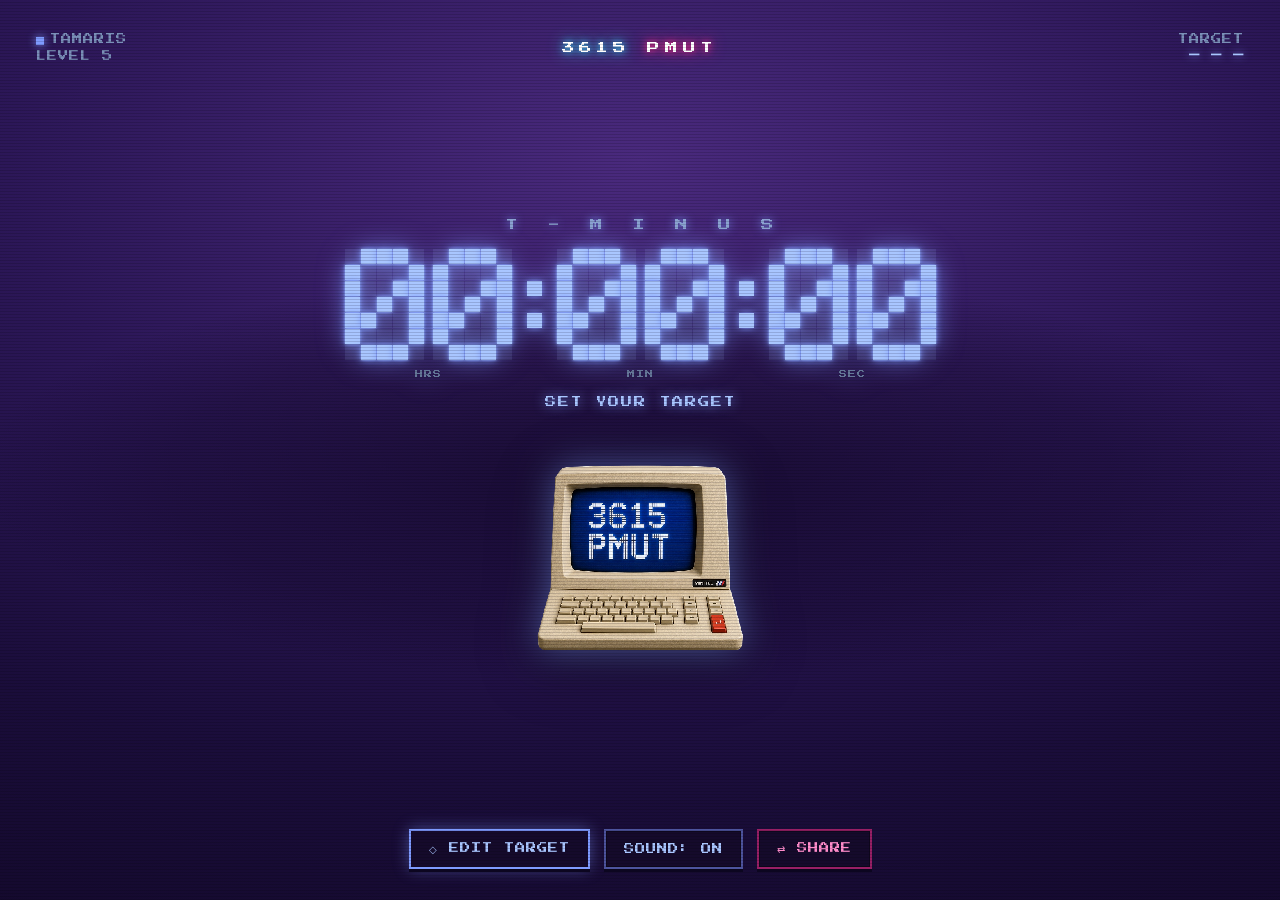
==== commit 80502db8: "Add Inbox Invaders game" ====
--- a/index.html
+++ b/index.html
@@ -2,14 +2,11 @@
 <html>
 <head>
   <meta charset="utf-8">
-  <title>TAMARIS // LEVEL 5</title>
+  <title>Tamaris// Level 5</title>
   <style>
     * { margin: 0; padding: 0; box-sizing: border-box; }
     body { background: #1a0d3a; display: flex; align-items: center; justify-content: center; min-height: 100vh; font-family: -apple-system, BlinkMacSystemFont, sans-serif; }
     #__bundler_loading { position: fixed; bottom: 20px; right: 20px; font: 13px/1.4 -apple-system, BlinkMacSystemFont, sans-serif; color: #666; background: #fff; padding: 8px 14px; border-radius: 8px; box-shadow: 0 1px 4px rgba(0,0,0,0.12); z-index: 10000; }
-    #__bundler_thumbnail { position: fixed; inset: 0; width: 100%; height: 100%; display: flex; align-items: center; justify-content: center; background: #1a0d3a; z-index: 9999; }
-    #__bundler_thumbnail svg { width: 100%; height: 100%; object-fit: contain; }
-    #__bundler_placeholder { color: #999; font-size: 14px; }
   </style>
   <noscript>
     <style>#__bundler_loading { display: none; }</style>
@@ -19,20 +16,6 @@
   </noscript>
 </head>
 <body>
-  <div id="__bundler_thumbnail">
-    <svg viewBox="0 0 1200 800" xmlns="http://www.w3.org/2000/svg">
-      <rect width="1200" height="800" fill="#1a0d3a"></rect>
-      <g fill="none" stroke-width="34">
-        <path d="M250 620 A350 350 0 0 1 950 620" stroke="#ff3b6b"></path>
-        <path d="M300 620 A300 300 0 0 1 900 620" stroke="#ffb02e"></path>
-        <path d="M350 620 A250 250 0 0 1 850 620" stroke="#ffe14d"></path>
-        <path d="M400 620 A200 200 0 0 1 800 620" stroke="#39d98a"></path>
-        <path d="M450 620 A150 150 0 0 1 750 620" stroke="#37a6ff"></path>
-        <path d="M500 620 A100 100 0 0 1 700 620" stroke="#9b5cff"></path>
-      </g>
-      <g fill="#bdf6e3"><rect x="560" y="500" width="80" height="120"></rect></g>
-    </svg>
-  </div>
   <div id="__bundler_loading">Unpacking...</div>
 
   <script>
@@ -181,7 +164,7 @@
   </script>
 
   <script type="__bundler/template">
-"<!DOCTYPE html>\n<html lang=\"en\"><head>\n<meta charset=\"UTF-8\">\n<meta name=\"viewport\" content=\"width=device-width, initial-scale=1.0\">\n<title>TAMARIS // LEVEL 5<\u002Ftitle>\n<link rel=\"preconnect\" href=\"https://fonts.googleapis.com\">\n<link rel=\"preconnect\" href=\"https://fonts.gstatic.com\" crossorigin=\"\">\n<style>/* cyrillic-ext */\n@font-face {\n  font-family: 'Press Start 2P';\n  font-style: normal;\n  font-weight: 400;\n  font-display: swap;\n  src: url(\"ebe5c93e-edcd-4a9b-b10f-152c288b5c24\") format('woff2');\n  unicode-range: U+0460-052F, U+1C80-1C8A, U+20B4, U+2DE0-2DFF, U+A640-A69F, U+FE2E-FE2F;\n}\n/* cyrillic */\n@font-face {\n  font-family: 'Press Start 2P';\n  font-style: normal;\n  font-weight: 400;\n  font-display: swap;\n  src: url(\"64e8d684-71de-4071-97c3-59235bfb4555\") format('woff2');\n  unicode-range: U+0301, U+0400-045F, U+0490-0491, U+04B0-04B1, U+2116;\n}\n/* greek */\n@font-face {\n  font-family: 'Press Start 2P';\n  font-style: normal;\n  font-weight: 400;\n  font-display: swap;\n  src: url(\"3aa91b36-5cc7-44c8-9fae-f007f2dd769d\") format('woff2');\n  unicode-range: U+0370-0377, U+037A-037F, U+0384-038A, U+038C, U+038E-03A1, U+03A3-03FF;\n}\n/* latin-ext */\n@font-face {\n  font-family: 'Press Start 2P';\n  font-style: normal;\n  font-weight: 400;\n  font-display: swap;\n  src: url(\"6caffce8-f850-4342-82d0-dd6ef17bc353\") format('woff2');\n  unicode-range: U+0100-02BA, U+02BD-02C5, U+02C7-02CC, U+02CE-02D7, U+02DD-02FF, U+0304, U+0308, U+0329, U+1D00-1DBF, U+1E00-1E9F, U+1EF2-1EFF, U+2020, U+20A0-20AB, U+20AD-20C0, U+2113, U+2C60-2C7F, U+A720-A7FF;\n}\n/* latin */\n@font-face {\n  font-family: 'Press Start 2P';\n  font-style: normal;\n  font-weight: 400;\n  font-display: swap;\n  src: url(\"4573209a-e2bc-4a5d-a114-602732a8a394\") format('woff2');\n  unicode-range: U+0000-00FF, U+0131, U+0152-0153, U+02BB-02BC, U+02C6, U+02DA, U+02DC, U+0304, U+0308, U+0329, U+2000-206F, U+20AC, U+2122, U+2191, U+2193, U+2212, U+2215, U+FEFF, U+FFFD;\n}\n<\u002Fstyle>\n<style>\n  :root{\n    /* féérique pixel palette */\n    --ink:#1b0f33;\n    --fg:#bdf6e3;          /* digit colour, shifts with urgency */\n    --glow:#7fe9ff;        /* aura colour, shifts with urgency */\n    --fg-dim:color-mix(in srgb, var(--fg) 11%, transparent);\n    --cyan:#39e0ff;\n    --magenta:#ff2e88;\n    --cell: clamp(7px, 4.2vw, 15px);\n    --scan: clamp(2px, 0.55vw, 3px);\n  }\n  /* note: keep .cabinet free of filter/transform so fixed overlays fill the viewport */\n\n  *{ box-sizing:border-box; margin:0; padding:0; }\n  html,body{ height:100%; }\n\n  body{\n    background:\n      radial-gradient(ellipse 130% 100% at 50% 18%, #4a2a7e 0%, #2c1758 38%, #1a0d3a 70%, #120829 100%);\n    color:var(--fg);\n    font-family:'Press Start 2P', monospace;\n    display:flex; align-items:stretch; justify-content:center;\n    min-height:100vh; overflow:hidden;\n    padding:0;\n    -webkit-font-smoothing:none; image-rendering:pixelated;\n    cursor:default; user-select:none;\n  }\n\n  /* ---------- CRT cabinet ---------- */\n  .cabinet{ position:relative; width:100%; min-height:100vh; display:flex; flex-direction:column; }\n\n  /* ---------- frameless screen (content sits on the page background) ---------- */\n  .screen{\n    position:relative; flex:1; width:100%;\n    display:flex; background:transparent;\n    padding:clamp(16px,3.4vmin,46px) clamp(16px,4vmin,64px);\n    overflow:visible;\n  }\n\n  /* scanlines + vignette */\n  .scanlines{\n    position:fixed; inset:0; z-index:6; pointer-events:none;\n    background:repeating-linear-gradient(to bottom,\n      rgba(0,0,0,0) 0, rgba(0,0,0,0) calc(var(--scan) - 1px), rgba(10,4,26,0.30) var(--scan));\n    mix-blend-mode:multiply;\n    animation:roll 9s linear infinite;\n  }\n  @keyframes roll{ from{ background-position:0 0; } to{ background-position:0 120px; } }\n  .vignette{\n    position:fixed; inset:0; z-index:5; pointer-events:none;\n    background:radial-gradient(ellipse 100% 100% at 50% 50%, transparent 56%, rgba(8,3,22,0.5) 100%);\n    animation:flicker 7s steps(60) infinite;\n  }\n  @keyframes flicker{ 0%,100%,47%,49%,71%,73%{ opacity:1; } 48%{ opacity:0.9; } 72%{ opacity:0.94; } }\n\n  /* ---------- rainbow backdrop ---------- */\n  .rainbow{\n    position:absolute; left:50%; top:53%;\n    width:min(820px, 82vmin);\n    transform:translate(-50%,-50%);\n    z-index:1; pointer-events:none;\n    image-rendering:pixelated;\n    filter:drop-shadow(0 0 24px rgba(180,120,255,0.35)) saturate(1.05);\n    animation:floaty 7s ease-in-out infinite;\n  }\n  @keyframes floaty{ 0%,100%{ transform:translate(-50%,-50%); } 50%{ transform:translate(-50%,calc(-50% - 8px)); } }\n\n  /* sparkle layer */\n  .sparkles{ position:absolute; inset:0; z-index:2; pointer-events:none; }\n  .spark{ position:absolute; display:grid; grid-template-columns:repeat(5,var(--sp)); --sp:3px; opacity:0; }\n  .spark i{ width:var(--sp); height:var(--sp); }\n  .spark i.on{ background:var(--sc); box-shadow:0 0 5px var(--sc); }\n  @keyframes twinkle{ 0%,100%{ opacity:0; transform:scale(0.6); } 50%{ opacity:1; transform:scale(1); } }\n\n  .stack{ position:relative; z-index:3; flex:1; width:100%; min-height:0; display:flex; flex-direction:column; justify-content:space-between; gap:clamp(12px,2.6vmin,26px); }\n\n  /* ---------- neon brand title (header-sized, centred in HUD) ---------- */\n  .sign{\n    justify-self:center; align-self:center; text-align:center; line-height:1; color:#fff;\n    font-size:clamp(8px,1.7vw,12px); letter-spacing:clamp(2px,0.7vw,5px);\n    animation:signGlitch 6s steps(1) infinite;\n  }\n  .sign .s1{ text-shadow:0 0 7px var(--cyan), 0 0 16px var(--cyan); }\n  .sign .s2{ text-shadow:0 0 7px var(--magenta), 0 0 16px var(--magenta); }\n  @keyframes signGlitch{\n    0%,67%,100%{ transform:translate(0,0); }\n    68%{ transform:translate(-2px,0); } 69%{ transform:translate(2px,0); } 70%{ transform:translate(0,0); }\n    84%{ transform:translate(1px,0); } 85%{ transform:translate(0,0); }\n  }\n\n  /* ---------- top HUD ---------- */\n  .hud{\n    display:grid; grid-template-columns:1fr auto 1fr; align-items:center; gap:12px;\n    font-size:clamp(6px,1.5vw,10px); letter-spacing:1px; line-height:1.7;\n    color:color-mix(in srgb, var(--fg) 72%, #000);\n  }\n  .hud .left{ justify-self:start; }\n  .hud .right{ justify-self:end; text-align:right; }\n  .hud b{ color:var(--fg); text-shadow:0 0 8px var(--glow); }\n  .dot{\n    display:inline-block; width:0.8em; height:0.8em; margin-right:0.55em; vertical-align:-1px;\n    background:var(--glow); box-shadow:0 0 9px var(--glow);\n    animation:beacon 1.4s steps(2) infinite;\n  }\n  @keyframes beacon{ 0%,55%{ opacity:1; } 56%,100%{ opacity:0.2; } }\n\n  /* ---------- readout ---------- */\n  .readout{\n    position:relative; flex:1;\n    display:flex; flex-direction:column; align-items:center; justify-content:center;\n    gap:clamp(10px,2vw,18px);\n  }\n  /* soft scrim so digits stay legible over the rainbow */\n  .readout::before{\n    content:\"\"; position:absolute; left:50%; top:54%; transform:translate(-50%,-50%);\n    width:118%; height:62%;\n    background:radial-gradient(ellipse 60% 60% at 50% 50%, rgba(18,8,40,0.78) 0%, rgba(18,8,40,0.35) 55%, transparent 78%);\n    z-index:-1; pointer-events:none;\n  }\n  .tminus{\n    font-size:clamp(8px,1.8vw,12px);\n    letter-spacing:clamp(4px,1.3vw,9px); text-indent:clamp(4px,1.3vw,9px);\n    color:color-mix(in srgb, var(--fg) 82%, #000);\n    text-shadow:0 0 10px var(--glow);\n  }\n\n  .display-fit{ width:100%; display:flex; justify-content:center; }\n  .display{\n    display:flex; align-items:flex-start; gap:var(--cell);\n    transform-origin:center center;\n    filter:drop-shadow(0 0 12px color-mix(in srgb, var(--glow) 60%, transparent));\n  }\n  .group{ display:flex; flex-direction:column; align-items:center; gap:calc(var(--cell)*0.7); }\n  .pair{ display:flex; gap:calc(var(--cell)*0.6); }\n  .glabel{ font-size:clamp(5px,1.1vw,8px); letter-spacing:1px; color:color-mix(in srgb, var(--fg) 60%, #000); }\n\n  .digit{ display:grid; grid-template-columns:repeat(5,var(--cell)); grid-template-rows:repeat(7,var(--cell)); gap:1px; }\n  .digit i{ width:var(--cell); height:var(--cell); background:var(--fg-dim); }\n  .digit i.on{ background:var(--fg); box-shadow:0 0 7px var(--glow), 0 0 2px var(--fg); }\n\n  .colon{ display:grid; grid-template-rows:repeat(7,var(--cell)); gap:1px; }\n  .colon i{ width:var(--cell); height:var(--cell); background:transparent; }\n  .colon i.on{ background:var(--fg); box-shadow:0 0 7px var(--glow); }\n  .colon.blink i.on{ animation:cblink 1s steps(2) infinite; }\n  @keyframes cblink{ 0%,49%{ opacity:1; } 50%,100%{ opacity:0.12; } }\n\n  .status{\n    font-size:clamp(7px,1.6vw,11px); letter-spacing:2px; text-align:center;\n    color:var(--fg); text-shadow:0 0 12px var(--glow); min-height:1.2em;\n  }\n  .status.alarm{ animation:sblink 0.5s steps(2) infinite; }\n  @keyframes sblink{ 0%,49%{ opacity:1; } 50%,100%{ opacity:0.3; } }\n\n  /* ---------- minitel visual under the countdown ---------- */\n  .visual{ display:flex; justify-content:center; margin-top:clamp(6px,1.4vw,14px); }\n  .visual .minitel{\n    width:clamp(150px, 26vmin, 300px); height:auto; image-rendering:pixelated;\n    filter:drop-shadow(0 0 18px color-mix(in srgb, var(--glow) 55%, transparent)) drop-shadow(0 12px 22px rgba(0,0,0,.5));\n    animation:mbob 6s ease-in-out infinite;\n  }\n  @keyframes mbob{ 0%,100%{ transform:translateY(0); } 50%{ transform:translateY(-6px); } }\n\n  /* ---------- control deck ---------- */\n  .deck{ display:flex; gap:clamp(8px,1.6vw,14px); justify-content:center; flex-wrap:wrap; }\n  button{\n    font-family:inherit; font-size:clamp(6px,1.5vw,10px); letter-spacing:1px;\n    color:var(--fg); background:rgba(20,10,42,0.85);\n    border:2px solid color-mix(in srgb, var(--glow) 50%, #1a0d3a);\n    padding:clamp(8px,1.6vw,12px) clamp(10px,2vw,18px); cursor:pointer; text-transform:uppercase;\n    box-shadow:0 3px 0 #0c0620, inset 0 0 0 1px rgba(0,0,0,0.35);\n  }\n  button:hover{ background:var(--glow); color:#160a2e; text-shadow:none; box-shadow:0 3px 0 #0c0620, 0 0 16px var(--glow); }\n  button:active{ transform:translateY(2px); box-shadow:0 1px 0 #0c0620; }\n  button.primary{ border-color:var(--glow); box-shadow:0 3px 0 #0c0620, 0 0 16px color-mix(in srgb,var(--glow) 45%, transparent); }\n\n  /* ---------- modal ---------- */\n  .backdrop{\n    position:fixed; inset:0; z-index:50; display:flex; align-items:center; justify-content:center;\n    background:rgba(8,4,22,0.72); padding:24px;\n    animation:fade 0.18s ease-out;\n  }\n  .backdrop[hidden]{ display:none; }\n  @keyframes fade{ from{ opacity:0; } to{ opacity:1; } }\n  .modal{\n    width:min(420px, 100%);\n    background:radial-gradient(ellipse 120% 120% at 50% 0%, #2a1556 0%, #1c0e3c 100%);\n    border:3px solid color-mix(in srgb, var(--glow) 55%, #1a0d3a);\n    box-shadow:0 0 0 2px #0c0620, 0 0 40px rgba(127,233,255,0.18), 0 16px 0 #0c0620;\n    padding:clamp(20px,4vw,30px); display:flex; flex-direction:column; gap:clamp(14px,2.4vw,20px);\n  }\n  .mtitle{ font-size:clamp(9px,2vw,13px); text-align:center; color:var(--fg); text-shadow:0 0 12px var(--glow); letter-spacing:2px; }\n  .mfield{ display:flex; flex-direction:column; gap:9px; }\n  .mlabel{ font-size:clamp(6px,1.4vw,9px); letter-spacing:1px; color:color-mix(in srgb, var(--fg) 68%, #000); }\n  .modal input{\n    font-family:inherit; font-size:clamp(8px,1.8vw,12px); color:var(--fg);\n    background:#0f0726; border:2px solid color-mix(in srgb, var(--glow) 40%, #1a0d3a);\n    padding:11px 12px; letter-spacing:1px;\n    color-scheme:dark;\n  }\n  .modal input:focus{ outline:none; border-color:var(--glow); box-shadow:0 0 12px color-mix(in srgb,var(--glow) 40%, transparent); }\n  .mrow{ display:flex; gap:10px; justify-content:flex-end; margin-top:4px; }\n  .mhint{ font-size:clamp(5px,1.2vw,8px); line-height:1.7; color:color-mix(in srgb, var(--fg) 55%, #000); text-align:center; }\n\n  @media (prefers-reduced-motion: reduce){\n    .scanlines,.vignette,.dot,.colon.blink i.on,.status.alarm,.rainbow,.spark,.visual .minitel,.sign{ animation:none !important; }\n    .spark{ opacity:0.85 !important; }\n  }\n\n  /* share button accent + toast */\n  #shareBtn{ border-color:color-mix(in srgb, var(--magenta) 55%, #1a0d3a); color:#ff8ccb; }\n  #shareBtn:hover{ background:var(--magenta); color:#1a0010; box-shadow:0 3px 0 #0c0620, 0 0 16px var(--magenta); }\n  .toast{\n    position:fixed; left:50%; bottom:6%; transform:translateX(-50%) translateY(16px); z-index:70;\n    background:rgba(12,6,30,0.95); border:2px solid var(--glow); color:var(--glow);\n    font-family:'Press Start 2P', monospace; font-size:clamp(7px,1.5vmin,10px); letter-spacing:1px;\n    padding:11px 18px; box-shadow:0 0 22px color-mix(in srgb, var(--glow) 40%, transparent);\n    opacity:0; pointer-events:none; transition:opacity .25s, transform .25s;\n  }\n  .toast.show{ opacity:1; transform:translateX(-50%) translateY(0); }\n<\u002Fstyle>\n<\u002Fhead>\n<body>\n  \n\n  <main class=\"cabinet\" id=\"cabinet\">\n    <div class=\"screen\">\n      <img class=\"rainbow\" id=\"rainbow\" src=\"1ef284ab-a872-402c-8027-b7c40e10ef01\" alt=\"\">\n      <div class=\"sparkles\" id=\"sparkles\"><\u002Fdiv>\n\n      <div class=\"stack\">\n        <div class=\"hud\">\n          <div class=\"left\"><span class=\"dot\"><\u002Fspan>TAMARIS<br>LEVEL 5<\u002Fdiv>\n          <div class=\"sign\"><span class=\"s1\">3615<\u002Fspan> <span class=\"s2\">PMUT<\u002Fspan><\u002Fdiv>\n          <div class=\"right\">TARGET<br><b id=\"targetLabel\">— — —<\u002Fb><\u002Fdiv>\n        <\u002Fdiv>\n\n        <div class=\"readout\">\n          <div class=\"tminus\">T - M I N U S<\u002Fdiv>\n          <div class=\"display-fit\"><div class=\"display\" id=\"display\"><\u002Fdiv><\u002Fdiv>\n          <div class=\"status\" id=\"status\">SET YOUR TARGET<\u002Fdiv>\n          <div class=\"visual\"><img class=\"minitel\" src=\"1f37710b-0809-456b-b38b-831c54c9a94c\" alt=\"Minitel 3615 PMUT\"><\u002Fdiv>\n        <\u002Fdiv>\n\n        <div class=\"deck\">\n          <button class=\"primary\" id=\"editBtn\">◇ EDIT TARGET<\u002Fbutton>\n          <button id=\"soundBtn\">SOUND: ON<\u002Fbutton>\n          <button id=\"shareBtn\">⇄ SHARE<\u002Fbutton>\n        <\u002Fdiv>\n      <\u002Fdiv>\n\n      <div class=\"scanlines\"><\u002Fdiv>\n    <\u002Fdiv>\n  <\u002Fmain>\n\n  <!-- edit modal -->\n  <div class=\"backdrop\" id=\"backdrop\" hidden=\"\">\n    <div class=\"modal\" role=\"dialog\" aria-modal=\"true\">\n      <div class=\"mtitle\">◇ SET TARGET ◇<\u002Fdiv>\n      <div class=\"mfield\">\n        <label class=\"mlabel\" for=\"dateIn\">DATE<\u002Flabel>\n        <input type=\"date\" id=\"dateIn\">\n      <\u002Fdiv>\n      <div class=\"mfield\">\n        <label class=\"mlabel\" for=\"timeIn\">TIME<\u002Flabel>\n        <input type=\"time\" id=\"timeIn\">\n      <\u002Fdiv>\n      <div class=\"mrow\">\n        <button id=\"modalCancel\">CANCEL<\u002Fbutton>\n        <button class=\"primary\" id=\"modalSet\">SET<\u002Fbutton>\n      <\u002Fdiv>\n      <div class=\"mhint\" id=\"mhint\">choose the moment the magic happens<\u002Fdiv>\n    <\u002Fdiv>\n  <\u002Fdiv>\n\n<script>\n(function(){\n  \"use strict\";\n\n  /* ---------- 5x7 LED font ---------- */\n  const FONT = {\n    '0':[\"01110\",\"10001\",\"10011\",\"10101\",\"11001\",\"10001\",\"01110\"],\n    '1':[\"00100\",\"01100\",\"00100\",\"00100\",\"00100\",\"00100\",\"01110\"],\n    '2':[\"01110\",\"10001\",\"00001\",\"00010\",\"00100\",\"01000\",\"11111\"],\n    '3':[\"11110\",\"00001\",\"00001\",\"01110\",\"00001\",\"00001\",\"11110\"],\n    '4':[\"00010\",\"00110\",\"01010\",\"10010\",\"11111\",\"00010\",\"00010\"],\n    '5':[\"11111\",\"10000\",\"11110\",\"00001\",\"00001\",\"10001\",\"01110\"],\n    '6':[\"00110\",\"01000\",\"10000\",\"11110\",\"10001\",\"10001\",\"01110\"],\n    '7':[\"11111\",\"00001\",\"00010\",\"00100\",\"01000\",\"01000\",\"01000\"],\n    '8':[\"01110\",\"10001\",\"10001\",\"01110\",\"10001\",\"10001\",\"01110\"],\n    '9':[\"01110\",\"10001\",\"10001\",\"01111\",\"00001\",\"00010\",\"01100\"]\n  };\n\n  /* ---------- sparkles ---------- */\n  const PLUS = [\"00100\",\"00100\",\"11111\",\"00100\",\"00100\"];\n  const SPARK_COLORS = ['#ffe14d','#ff6ad5','#7fe9ff','#9b5cff','#39d98a','#ff8a3d'];\n  const sparkLayer = document.getElementById('sparkles');\n  function makeSpark(){\n    const el = document.createElement('div');\n    el.className = 'spark';\n    const c = SPARK_COLORS[Math.floor(Math.random()*SPARK_COLORS.length)];\n    el.style.setProperty('--sc', c);\n    const sp = (2 + Math.random()*2.4).toFixed(1)+'px';\n    el.style.setProperty('--sp', sp);\n    PLUS.forEach(r=>{ for(const ch of r){ const i=document.createElement('i'); if(ch==='1') i.className='on'; el.appendChild(i); } });\n    el.style.left = (5 + Math.random()*90)+'%';\n    el.style.top  = (6 + Math.random()*88)+'%';\n    const dur = (1.8 + Math.random()*2.6).toFixed(2);\n    el.style.animation = `twinkle ${dur}s ease-in-out ${(Math.random()*3).toFixed(2)}s infinite`;\n    return el;\n  }\n  let sparkCount = 0;\n  function setSparks(n){\n    n = Math.max(0, Math.min(40, n));\n    while(sparkCount < n){ sparkLayer.appendChild(makeSpark()); sparkCount++; }\n    while(sparkCount > n){ sparkLayer.lastChild && sparkLayer.removeChild(sparkLayer.lastChild); sparkCount--; }\n  }\n  setSparks(14);\n\n  /* ---------- flexible pixel display ---------- */\n  const display = document.getElementById('display');\n  let layoutKey = '';\n  let cells = [];   // current digit updaters in order\n  let colonEls = [];\n\n  function makeDigit(){\n    const d = document.createElement('div'); d.className='digit';\n    const arr=[]; for(let i=0;i<35;i++){ const c=document.createElement('i'); d.appendChild(c); arr.push(c); }\n    return { el:d, set(ch){ const p=FONT[ch]||FONT['0']; for(let r=0;r<7;r++)for(let c=0;c<5;c++){ arr[r*5+c].className = p[r][c]==='1'?'on':''; } } };\n  }\n  function makeColon(){\n    const c=document.createElement('div'); c.className='colon blink';\n    const on=[2,4]; for(let r=0;r<7;r++){ const i=document.createElement('i'); if(on.includes(r)) i.className='on'; c.appendChild(i); }\n    return c;\n  }\n  // build display structure for given groups [{v:\"00\",l:\"DAYS\"}...]\n  function buildLayout(groups){\n    display.innerHTML=''; cells=[]; colonEls=[];\n    groups.forEach((g,gi)=>{\n      const col=document.createElement('div'); col.className='group';\n      const pair=document.createElement('div'); pair.className='pair';\n      const d0=makeDigit(), d1=makeDigit();\n      pair.append(d0.el,d1.el); col.appendChild(pair);\n      const lab=document.createElement('div'); lab.className='glabel'; lab.textContent=g.l; col.appendChild(lab);\n      display.appendChild(col);\n      cells.push(d0,d1);\n      if(gi<groups.length-1){ const cl=makeColon(); colonEls.push(cl); display.appendChild(cl); }\n    });\n  }\n  function setColonBlink(on){ colonEls.forEach(c=> c.classList.toggle('blink', on)); }\n\n  function fitDisplay(){\n    display.style.transform='scale(1)';\n    const avail = display.parentElement.clientWidth;\n    const w = display.scrollWidth;\n    if(w>0){ const s=Math.min(1,(avail-6)/w); display.style.transform=`scale(${s})`; }\n  }\n\n  /* ---------- state ---------- */\n  const LS = {\n    get(k,def){ try{ const v=localStorage.getItem(k); return v===null?def:JSON.parse(v); }catch(e){ return def; } },\n    set(k,v){ try{ localStorage.setItem(k, JSON.stringify(v)); }catch(e){} }\n  };\n  let target = LS.get('tam_target', null);   // epoch ms or null\n  let muted  = LS.get('tam_muted', false);\n\n  // a shared link (?t=epoch) restores its target\n  try{\n    const qt=new URLSearchParams(location.search).get('t');\n    if(qt && /^\\d+$/.test(qt)){ const n=parseInt(qt,10); if(n>0){ target=n; LS.set('tam_target',target); } }\n  }catch(e){}\n\n  /* ---------- audio (gentle chimes) ---------- */\n  let actx=null;\n  function ensureAudio(){\n    if(!actx){ try{ actx=new (window.AudioContext||window.webkitAudioContext)(); }catch(e){ actx=null; } }\n    if(actx && actx.state==='suspended') actx.resume();\n  }\n  function chime(freq,dur,type,vol){\n    if(muted||!actx) return;\n    const t=actx.currentTime, o=actx.createOscillator(), g=actx.createGain();\n    o.type=type||'triangle'; o.frequency.setValueAtTime(freq,t);\n    g.gain.setValueAtTime(0.0001,t);\n    g.gain.exponentialRampToValueAtTime(vol||0.12,t+0.01);\n    g.gain.exponentialRampToValueAtTime(0.0001,t+dur);\n    o.connect(g); g.connect(actx.destination); o.start(t); o.stop(t+dur+0.03);\n  }\n  function tickSound(secLeft, urg){\n    if(urg==='final'){ chime(880,0.16,'triangle',0.13); setTimeout(()=>chime(1320,0.14,'sine',0.10),60); }\n    else if(urg==='soon'){ chime(660,0.12,'triangle',0.09); }\n    else if(urg==='near'){ chime(523,0.10,'sine',0.06); }\n    else { chime(440,0.07,'sine',0.04); }\n  }\n  function arriveSound(){\n    if(muted||!actx) return;\n    [523,659,784,1047,1319].forEach((f,i)=> setTimeout(()=>chime(f,0.4,'triangle',0.12), i*120));\n  }\n  // unlock audio on first interaction\n  function unlock(){ ensureAudio(); window.removeEventListener('pointerdown',unlock); window.removeEventListener('keydown',unlock); }\n  window.addEventListener('pointerdown',unlock); window.addEventListener('keydown',unlock);\n\n  /* ---------- urgency / colours ---------- */\n  const root=document.documentElement;\n  const statusEl=document.getElementById('status');\n  const targetLabel=document.getElementById('targetLabel');\n  const STATES={\n    calm : { fg:'#bdf6e3', glow:'#7fe9ff', msg:'THE STARS ARE ALIGNING' },\n    near : { fg:'#d9bcff', glow:'#a87bff', msg:'ALMOST THERE' },\n    soon : { fg:'#ffe6a3', glow:'#ffc24d', msg:'GATHERING MAGIC' },\n    final: { fg:'#ffb3e6', glow:'#ff6ad5', msg:'MAKE A WISH...' },\n    arrived:{fg:'#fff3c4', glow:'#ffd84d', msg:'✦ IT IS TIME ✦' },\n    none : { fg:'#a9c6ff', glow:'#7f9bff', msg:'SET YOUR TARGET' }\n  };\n  function applyState(key, alarm){\n    const s=STATES[key];\n    root.style.setProperty('--fg', s.fg);\n    root.style.setProperty('--glow', s.glow);\n    statusEl.textContent=s.msg;\n    statusEl.classList.toggle('alarm', !!alarm);\n  }\n\n  const MONTHS=['JAN','FEB','MAR','APR','MAY','JUN','JUL','AUG','SEP','OCT','NOV','DEC'];\n  function fmtTarget(ts){\n    if(ts==null) return '— — —';\n    const d=new Date(ts);\n    const dd=String(d.getDate()).padStart(2,'0');\n    const hh=String(d.getHours()).padStart(2,'0');\n    const mm=String(d.getMinutes()).padStart(2,'0');\n    return `${dd} ${MONTHS[d.getMonth()]} ${d.getFullYear()} · ${hh}:${mm}`;\n  }\n\n  /* ---------- render ---------- */\n  let lastSecond=-1, lastUrg='';\n  function urgencyFor(sec){\n    if(sec<=60) return 'final';\n    if(sec<=3600) return 'soon';\n    if(sec<=86400) return 'near';\n    return 'calm';\n  }\n  function pad(n){ return String(n).padStart(2,'0'); }\n\n  function render(){\n    targetLabel.textContent = fmtTarget(target);\n\n    if(target==null){\n      ensureLayout([{v:'00',l:'HRS'},{v:'00',l:'MIN'},{v:'00',l:'SEC'}]);\n      writeGroups(['00','00','00']);\n      setColonBlink(false);\n      applyState('none', false);\n      setSparks(10);\n      fitDisplay();\n      return;\n    }\n\n    let ms = target - Date.now();\n    if(ms<=0){\n      ensureLayout([{v:'00',l:'HRS'},{v:'00',l:'MIN'},{v:'00',l:'SEC'}]);\n      writeGroups(['00','00','00']);\n      setColonBlink(false);\n      applyState('arrived', true);\n      setSparks(34);\n      if(lastUrg!=='arrived'){ lastUrg='arrived'; arriveSound(); }\n      fitDisplay();\n      return;\n    }\n\n    let s=Math.floor(ms/1000);\n    const days=Math.floor(s/86400); s-=days*86400;\n    const hrs=Math.floor(s/3600);  s-=hrs*3600;\n    const mins=Math.floor(s/60);   s-=mins*60;\n    const secs=s;\n    const totalSec=Math.ceil(ms/1000);\n\n    let groups, vals;\n    if(days>0){\n      groups=[{l:'DAYS'},{l:'HRS'},{l:'MIN'},{l:'SEC'}];\n      vals=[pad(Math.min(99,days)),pad(hrs),pad(mins),pad(secs)];\n    } else if(hrs>0){\n      groups=[{l:'HRS'},{l:'MIN'},{l:'SEC'}];\n      vals=[pad(hrs),pad(mins),pad(secs)];\n    } else {\n      groups=[{l:'MIN'},{l:'SEC'}];\n      vals=[pad(mins),pad(secs)];\n    }\n    ensureLayout(groups);\n    writeGroups(vals);\n    setColonBlink(true);\n\n    const urg=urgencyFor(totalSec);\n    applyState(urg, urg==='final');\n    setSparks(urg==='final'?30: urg==='soon'?22: urg==='near'?18:14);\n\n    // gentle per-second chime\n    if(secs!==lastSecond){\n      lastSecond=secs;\n      tickSound(totalSec, urg);\n      LS.set('tam_target', target); // keep persisted\n    }\n    lastUrg=urg;\n    fitDisplay();\n  }\n\n  function ensureLayout(groups){\n    const key=groups.map(g=>g.l).join('-');\n    if(key!==layoutKey){ layoutKey=key; buildLayout(groups); }\n  }\n  function writeGroups(vals){\n    let ci=0;\n    vals.forEach(v=>{ cells[ci++].set(v[0]); cells[ci++].set(v[1]); });\n  }\n\n  /* ---------- loop ---------- */\n  function loop(){ render(); requestAnimationFrame(loop); }\n\n  /* ---------- modal ---------- */\n  const backdrop=document.getElementById('backdrop');\n  const dateIn=document.getElementById('dateIn');\n  const timeIn=document.getElementById('timeIn');\n  const mhint=document.getElementById('mhint');\n  function pad2(n){ return String(n).padStart(2,'0'); }\n  function toDateStr(d){ return `${d.getFullYear()}-${pad2(d.getMonth()+1)}-${pad2(d.getDate())}`; }\n  function toTimeStr(d){ return `${pad2(d.getHours())}:${pad2(d.getMinutes())}`; }\n\n  function openModal(){\n    const base = target!=null ? new Date(target) : new Date(Date.now()+3600*1000);\n    dateIn.value = toDateStr(base);\n    timeIn.value = toTimeStr(base);\n    mhint.textContent='choose the moment the magic happens';\n    mhint.style.color='';\n    backdrop.hidden=false;\n    setTimeout(()=>dateIn.focus(),30);\n  }\n  function closeModal(){ backdrop.hidden=true; }\n  function confirmModal(){\n    if(!dateIn.value){ mhint.textContent='please pick a date'; mhint.style.color='var(--glow)'; return; }\n    const tm = timeIn.value || '00:00';\n    const dt = new Date(`${dateIn.value}T${tm}`);\n    if(isNaN(dt.getTime())){ mhint.textContent='invalid date / time'; mhint.style.color='var(--glow)'; return; }\n    target = dt.getTime();\n    LS.set('tam_target', target);\n    lastSecond=-1; lastUrg='';\n    ensureAudio();\n    closeModal(); render();\n  }\n\n  document.getElementById('editBtn').addEventListener('click', openModal);\n  document.getElementById('modalCancel').addEventListener('click', closeModal);\n  document.getElementById('modalSet').addEventListener('click', confirmModal);\n  backdrop.addEventListener('click', e=>{ if(e.target===backdrop) closeModal(); });\n  document.addEventListener('keydown', e=>{\n    if(!backdrop.hidden){\n      if(e.key==='Escape') closeModal();\n      else if(e.key==='Enter') confirmModal();\n    } else if(e.key==='e'||e.key==='E'){ openModal(); }\n  });\n\n  /* ---------- sound toggle ---------- */\n  const soundBtn=document.getElementById('soundBtn');\n  soundBtn.textContent='SOUND: '+(muted?'OFF':'ON');\n  soundBtn.addEventListener('click', ()=>{ muted=!muted; if(!muted) ensureAudio(); soundBtn.textContent='SOUND: '+(muted?'OFF':'ON'); LS.set('tam_muted',muted); });\n\n  /* ---------- share ---------- */\n  let toastEl=null, toastT=null;\n  function showToast(msg,color){\n    if(!toastEl){ toastEl=document.createElement('div'); toastEl.className='toast'; document.body.appendChild(toastEl); }\n    toastEl.textContent=msg;\n    if(color){ toastEl.style.borderColor=color; toastEl.style.color=color; toastEl.style.boxShadow='0 0 22px '+color+'66'; }\n    toastEl.classList.add('show'); clearTimeout(toastT); toastT=setTimeout(()=>toastEl.classList.remove('show'),2200);\n  }\n  function buildShareUrl(){ const base=location.origin+location.pathname; return target!=null?`${base}?t=${target}`:base; }\n  document.getElementById('shareBtn').addEventListener('click', async ()=>{\n    if(target==null){ showToast('SET A TARGET FIRST','#ff6ad5'); openModal(); return; }\n    const url=buildShareUrl(), txt='TAMARIS // LEVEL 5 — countdown';\n    try{ if(navigator.share){ await navigator.share({title:txt, text:txt, url}); return; } }catch(e){ /* cancelled → copy */ }\n    try{ await navigator.clipboard.writeText(url); showToast('LINK COPIED ✓','#7fe9ff'); }\n    catch(e){\n      const ta=document.createElement('textarea'); ta.value=url; ta.style.position='fixed'; ta.style.opacity='0'; document.body.appendChild(ta); ta.select();\n      try{ document.execCommand('copy'); showToast('LINK COPIED ✓','#7fe9ff'); }catch(_){ showToast('COPY FAILED','#ff6ad5'); }\n      document.body.removeChild(ta);\n    }\n  });\n\n  /* ---------- boot ---------- */\n  window.addEventListener('resize', fitDisplay);\n  render();\n  requestAnimationFrame(loop);\n})();\n<\u002Fscript>\n\n\n<\u002Fbody><\u002Fhtml>"
+"<!DOCTYPE html>\n<html lang=\"en\"><head>\n<meta charset=\"UTF-8\">\n<meta name=\"viewport\" content=\"width=device-width, initial-scale=1.0\">\n<title>TAMARIS // LEVEL 5</title>\n<link rel=\"preconnect\" href=\"https://fonts.googleapis.com\">\n<link rel=\"preconnect\" href=\"https://fonts.gstatic.com\" crossorigin=\"\">\n<style>/* cyrillic-ext */\n@font-face {\n  font-family: 'Press Start 2P';\n  font-style: normal;\n  font-weight: 400;\n  font-display: swap;\n  src: url(\"ebe5c93e-edcd-4a9b-b10f-152c288b5c24\") format('woff2');\n  unicode-range: U+0460-052F, U+1C80-1C8A, U+20B4, U+2DE0-2DFF, U+A640-A69F, U+FE2E-FE2F;\n}\n/* cyrillic */\n@font-face {\n  font-family: 'Press Start 2P';\n  font-style: normal;\n  font-weight: 400;\n  font-display: swap;\n  src: url(\"64e8d684-71de-4071-97c3-59235bfb4555\") format('woff2');\n  unicode-range: U+0301, U+0400-045F, U+0490-0491, U+04B0-04B1, U+2116;\n}\n/* greek */\n@font-face {\n  font-family: 'Press Start 2P';\n  font-style: normal;\n  font-weight: 400;\n  font-display: swap;\n  src: url(\"3aa91b36-5cc7-44c8-9fae-f007f2dd769d\") format('woff2');\n  unicode-range: U+0370-0377, U+037A-037F, U+0384-038A, U+038C, U+038E-03A1, U+03A3-03FF;\n}\n/* latin-ext */\n@font-face {\n  font-family: 'Press Start 2P';\n  font-style: normal;\n  font-weight: 400;\n  font-display: swap;\n  src: url(\"6caffce8-f850-4342-82d0-dd6ef17bc353\") format('woff2');\n  unicode-range: U+0100-02BA, U+02BD-02C5, U+02C7-02CC, U+02CE-02D7, U+02DD-02FF, U+0304, U+0308, U+0329, U+1D00-1DBF, U+1E00-1E9F, U+1EF2-1EFF, U+2020, U+20A0-20AB, U+20AD-20C0, U+2113, U+2C60-2C7F, U+A720-A7FF;\n}\n/* latin */\n@font-face {\n  font-family: 'Press Start 2P';\n  font-style: normal;\n  font-weight: 400;\n  font-display: swap;\n  src: url(\"4573209a-e2bc-4a5d-a114-602732a8a394\") format('woff2');\n  unicode-range: U+0000-00FF, U+0131, U+0152-0153, U+02BB-02BC, U+02C6, U+02DA, U+02DC, U+0304, U+0308, U+0329, U+2000-206F, U+20AC, U+2122, U+2191, U+2193, U+2212, U+2215, U+FEFF, U+FFFD;\n}\n</style>\n<style>\n  :root{\n    /* féérique pixel palette */\n    --ink:#1b0f33;\n    --fg:#bdf6e3;          /* digit colour, shifts with urgency */\n    --glow:#7fe9ff;        /* aura colour, shifts with urgency */\n    --fg-dim:color-mix(in srgb, var(--fg) 11%, transparent);\n    --cyan:#39e0ff;\n    --magenta:#ff2e88;\n    --cell: clamp(7px, 4.2vw, 15px);\n    --scan: clamp(2px, 0.55vw, 3px);\n  }\n  /* note: keep .cabinet free of filter/transform so fixed overlays fill the viewport */\n\n  *{ box-sizing:border-box; margin:0; padding:0; }\n  html,body{ height:100%; }\n\n  body{\n    background:\n      radial-gradient(ellipse 130% 100% at 50% 18%, #4a2a7e 0%, #2c1758 38%, #1a0d3a 70%, #120829 100%);\n    color:var(--fg);\n    font-family:'Press Start 2P', monospace;\n    display:flex; align-items:stretch; justify-content:center;\n    min-height:100vh; overflow:hidden;\n    padding:0;\n    -webkit-font-smoothing:none; image-rendering:pixelated;\n    cursor:default; user-select:none;\n  }\n\n  /* ---------- CRT cabinet ---------- */\n  .cabinet{ position:relative; width:100%; min-height:100vh; display:flex; flex-direction:column; }\n\n  /* ---------- frameless screen (content sits on the page background) ---------- */\n  .screen{\n    position:relative; flex:1; width:100%;\n    display:flex; background:transparent;\n    padding:clamp(16px,3.4vmin,46px) clamp(16px,4vmin,64px);\n    overflow:visible;\n  }\n\n  /* scanlines + vignette */\n  .scanlines{\n    position:fixed; inset:0; z-index:6; pointer-events:none;\n    background:repeating-linear-gradient(to bottom,\n      rgba(0,0,0,0) 0, rgba(0,0,0,0) calc(var(--scan) - 1px), rgba(10,4,26,0.30) var(--scan));\n    mix-blend-mode:multiply;\n    animation:roll 9s linear infinite;\n  }\n  @keyframes roll{ from{ background-position:0 0; } to{ background-position:0 120px; } }\n  .vignette{\n    position:fixed; inset:0; z-index:5; pointer-events:none;\n    background:radial-gradient(ellipse 100% 100% at 50% 50%, transparent 56%, rgba(8,3,22,0.5) 100%);\n    animation:flicker 7s steps(60) infinite;\n  }\n  @keyframes flicker{ 0%,100%,47%,49%,71%,73%{ opacity:1; } 48%{ opacity:0.9; } 72%{ opacity:0.94; } }\n\n  /* ---------- rainbow backdrop ---------- */\n  .rainbow{\n    position:absolute; left:50%; top:53%;\n    width:min(820px, 82vmin);\n    transform:translate(-50%,-50%);\n    z-index:1; pointer-events:none;\n    image-rendering:pixelated;\n    filter:drop-shadow(0 0 24px rgba(180,120,255,0.35)) saturate(1.05);\n    animation:floaty 7s ease-in-out infinite;\n  }\n  @keyframes floaty{ 0%,100%{ transform:translate(-50%,-50%); } 50%{ transform:translate(-50%,calc(-50% - 8px)); } }\n\n  /* sparkle layer */\n  .sparkles{ position:absolute; inset:0; z-index:2; pointer-events:none; }\n  .spark{ position:absolute; display:grid; grid-template-columns:repeat(5,var(--sp)); --sp:3px; opacity:0; }\n  .spark i{ width:var(--sp); height:var(--sp); }\n  .spark i.on{ background:var(--sc); box-shadow:0 0 5px var(--sc); }\n  @keyframes twinkle{ 0%,100%{ opacity:0; transform:scale(0.6); } 50%{ opacity:1; transform:scale(1); } }\n\n  .stack{ position:relative; z-index:3; flex:1; width:100%; min-height:0; display:flex; flex-direction:column; justify-content:space-between; gap:clamp(12px,2.6vmin,26px); }\n\n  /* ---------- neon brand title (header-sized, centred in HUD) ---------- */\n  .sign{\n    justify-self:center; align-self:center; text-align:center; line-height:1; color:#fff;\n    font-size:clamp(8px,1.7vw,12px); letter-spacing:clamp(2px,0.7vw,5px);\n    animation:signGlitch 6s steps(1) infinite;\n  }\n  .sign .s1{ text-shadow:0 0 7px var(--cyan), 0 0 16px var(--cyan); }\n  .sign .s2{ text-shadow:0 0 7px var(--magenta), 0 0 16px var(--magenta); }\n  @keyframes signGlitch{\n    0%,67%,100%{ transform:translate(0,0); }\n    68%{ transform:translate(-2px,0); } 69%{ transform:translate(2px,0); } 70%{ transform:translate(0,0); }\n    84%{ transform:translate(1px,0); } 85%{ transform:translate(0,0); }\n  }\n\n  /* ---------- top HUD ---------- */\n  .hud{\n    display:grid; grid-template-columns:1fr auto 1fr; align-items:center; gap:12px;\n    font-size:clamp(6px,1.5vw,10px); letter-spacing:1px; line-height:1.7;\n    color:color-mix(in srgb, var(--fg) 72%, #000);\n  }\n  .hud .left{ justify-self:start; }\n  .hud .right{ justify-self:end; text-align:right; }\n  .hud b{ color:var(--fg); text-shadow:0 0 8px var(--glow); }\n  .dot{\n    display:inline-block; width:0.8em; height:0.8em; margin-right:0.55em; vertical-align:-1px;\n    background:var(--glow); box-shadow:0 0 9px var(--glow);\n    animation:beacon 1.4s steps(2) infinite;\n  }\n  @keyframes beacon{ 0%,55%{ opacity:1; } 56%,100%{ opacity:0.2; } }\n\n  /* ---------- readout ---------- */\n  .readout{\n    position:relative; flex:1;\n    display:flex; flex-direction:column; align-items:center; justify-content:center;\n    gap:clamp(10px,2vw,18px);\n  }\n  /* soft scrim so digits stay legible over the rainbow */\n  .readout::before{\n    content:\"\"; position:absolute; left:50%; top:54%; transform:translate(-50%,-50%);\n    width:118%; height:62%;\n    background:radial-gradient(ellipse 60% 60% at 50% 50%, rgba(18,8,40,0.78) 0%, rgba(18,8,40,0.35) 55%, transparent 78%);\n    z-index:-1; pointer-events:none;\n  }\n  .tminus{\n    font-size:clamp(8px,1.8vw,12px);\n    letter-spacing:clamp(4px,1.3vw,9px); text-indent:clamp(4px,1.3vw,9px);\n    color:color-mix(in srgb, var(--fg) 82%, #000);\n    text-shadow:0 0 10px var(--glow);\n  }\n\n  .display-fit{ width:100%; display:flex; justify-content:center; }\n  .display{\n    display:flex; align-items:flex-start; gap:var(--cell);\n    transform-origin:center center;\n    filter:drop-shadow(0 0 12px color-mix(in srgb, var(--glow) 60%, transparent));\n  }\n  .group{ display:flex; flex-direction:column; align-items:center; gap:calc(var(--cell)*0.7); }\n  .pair{ display:flex; gap:calc(var(--cell)*0.6); }\n  .glabel{ font-size:clamp(5px,1.1vw,8px); letter-spacing:1px; color:color-mix(in srgb, var(--fg) 60%, #000); }\n\n  .digit{ display:grid; grid-template-columns:repeat(5,var(--cell)); grid-template-rows:repeat(7,var(--cell)); gap:1px; }\n  .digit i{ width:var(--cell); height:var(--cell); background:var(--fg-dim); }\n  .digit i.on{ background:var(--fg); box-shadow:0 0 7px var(--glow), 0 0 2px var(--fg); }\n\n  .colon{ display:grid; grid-template-rows:repeat(7,var(--cell)); gap:1px; }\n  .colon i{ width:var(--cell); height:var(--cell); background:transparent; }\n  .colon i.on{ background:var(--fg); box-shadow:0 0 7px var(--glow); }\n  .colon.blink i.on{ animation:cblink 1s steps(2) infinite; }\n  @keyframes cblink{ 0%,49%{ opacity:1; } 50%,100%{ opacity:0.12; } }\n\n  .status{\n    font-size:clamp(7px,1.6vw,11px); letter-spacing:2px; text-align:center;\n    color:var(--fg); text-shadow:0 0 12px var(--glow); min-height:1.2em;\n  }\n  .status.alarm{ animation:sblink 0.5s steps(2) infinite; }\n  @keyframes sblink{ 0%,49%{ opacity:1; } 50%,100%{ opacity:0.3; } }\n\n  /* ---------- minitel visual under the countdown ---------- */\n  .visual{ display:flex; justify-content:center; margin-top:clamp(6px,1.4vw,14px); }\n  .visual .minitel{\n    width:clamp(150px, 26vmin, 300px); height:auto; image-rendering:pixelated;\n    filter:drop-shadow(0 0 18px color-mix(in srgb, var(--glow) 55%, transparent)) drop-shadow(0 12px 22px rgba(0,0,0,.5));\n    animation:mbob 6s ease-in-out infinite;\n  }\n  @keyframes mbob{ 0%,100%{ transform:translateY(0); } 50%{ transform:translateY(-6px); } }\n\n  /* ---------- control deck ---------- */\n  .deck{ display:flex; gap:clamp(8px,1.6vw,14px); justify-content:center; flex-wrap:wrap; }\n  button{\n    font-family:inherit; font-size:clamp(6px,1.5vw,10px); letter-spacing:1px;\n    color:var(--fg); background:rgba(20,10,42,0.85);\n    border:2px solid color-mix(in srgb, var(--glow) 50%, #1a0d3a);\n    padding:clamp(8px,1.6vw,12px) clamp(10px,2vw,18px); cursor:pointer; text-transform:uppercase;\n    box-shadow:0 3px 0 #0c0620, inset 0 0 0 1px rgba(0,0,0,0.35);\n  }\n  button:hover{ background:var(--glow); color:#160a2e; text-shadow:none; box-shadow:0 3px 0 #0c0620, 0 0 16px var(--glow); }\n  button:active{ transform:translateY(2px); box-shadow:0 1px 0 #0c0620; }\n  button.primary{ border-color:var(--glow); box-shadow:0 3px 0 #0c0620, 0 0 16px color-mix(in srgb,var(--glow) 45%, transparent); }\n\n  /* ---------- modal ---------- */\n  .backdrop{\n    position:fixed; inset:0; z-index:50; display:flex; align-items:center; justify-content:center;\n    background:rgba(8,4,22,0.72); padding:24px;\n    animation:fade 0.18s ease-out;\n  }\n  .backdrop[hidden]{ display:none; }\n  @keyframes fade{ from{ opacity:0; } to{ opacity:1; } }\n  .modal{\n    width:min(420px, 100%);\n    background:radial-gradient(ellipse 120% 120% at 50% 0%, #2a1556 0%, #1c0e3c 100%);\n    border:3px solid color-mix(in srgb, var(--glow) 55%, #1a0d3a);\n    box-shadow:0 0 0 2px #0c0620, 0 0 40px rgba(127,233,255,0.18), 0 16px 0 #0c0620;\n    padding:clamp(20px,4vw,30px); display:flex; flex-direction:column; gap:clamp(14px,2.4vw,20px);\n  }\n  .mtitle{ font-size:clamp(9px,2vw,13px); text-align:center; color:var(--fg); text-shadow:0 0 12px var(--glow); letter-spacing:2px; }\n  .mfield{ display:flex; flex-direction:column; gap:9px; }\n  .mlabel{ font-size:clamp(6px,1.4vw,9px); letter-spacing:1px; color:color-mix(in srgb, var(--fg) 68%, #000); }\n  .modal input{\n    font-family:inherit; font-size:clamp(8px,1.8vw,12px); color:var(--fg);\n    background:#0f0726; border:2px solid color-mix(in srgb, var(--glow) 40%, #1a0d3a);\n    padding:11px 12px; letter-spacing:1px;\n    color-scheme:dark;\n  }\n  .modal input:focus{ outline:none; border-color:var(--glow); box-shadow:0 0 12px color-mix(in srgb,var(--glow) 40%, transparent); }\n  .mrow{ display:flex; gap:10px; justify-content:flex-end; margin-top:4px; }\n  .mhint{ font-size:clamp(5px,1.2vw,8px); line-height:1.7; color:color-mix(in srgb, var(--fg) 55%, #000); text-align:center; }\n\n  @media (prefers-reduced-motion: reduce){\n    .scanlines,.vignette,.dot,.colon.blink i.on,.status.alarm,.rainbow,.spark,.visual .minitel,.sign{ animation:none !important; }\n    .spark{ opacity:0.85 !important; }\n  }\n\n  /* share button accent + toast */\n  #shareBtn{ border-color:color-mix(in srgb, var(--magenta) 55%, #1a0d3a); color:#ff8ccb; }\n  #shareBtn:hover{ background:var(--magenta); color:#1a0010; box-shadow:0 3px 0 #0c0620, 0 0 16px var(--magenta); }\n  .toast{\n    position:fixed; left:50%; bottom:6%; transform:translateX(-50%) translateY(16px); z-index:70;\n    background:rgba(12,6,30,0.95); border:2px solid var(--glow); color:var(--glow);\n    font-family:'Press Start 2P', monospace; font-size:clamp(7px,1.5vmin,10px); letter-spacing:1px;\n    padding:11px 18px; box-shadow:0 0 22px color-mix(in srgb, var(--glow) 40%, transparent);\n    opacity:0; pointer-events:none; transition:opacity .25s, transform .25s;\n  }\n  .toast.show{ opacity:1; transform:translateX(-50%) translateY(0); }\n</style>\n</head>\n<body>\n  \n\n  <main class=\"cabinet\" id=\"cabinet\">\n    <div class=\"screen\">\n      <div class=\"sparkles\" id=\"sparkles\"></div>\n\n      <div class=\"stack\">\n        <div class=\"hud\">\n          <div class=\"left\"><span class=\"dot\"></span>TAMARIS<br>LEVEL 5</div>\n          <div class=\"sign\"><span class=\"s1\">3615</span> <span class=\"s2\">PMUT</span></div>\n          <div class=\"right\">TARGET<br><b id=\"targetLabel\">— — —</b></div>\n        </div>\n\n        <div class=\"readout\">\n          <div class=\"tminus\">T - M I N U S</div>\n          <div class=\"display-fit\"><div class=\"display\" id=\"display\"></div></div>\n          <div class=\"status\" id=\"status\">SET YOUR TARGET</div>\n          <div class=\"visual\"><img class=\"minitel\" src=\"1f37710b-0809-456b-b38b-831c54c9a94c\" alt=\"Minitel 3615 PMUT\"></div>\n        </div>\n\n        <div class=\"deck\">\n          <button class=\"primary\" id=\"editBtn\">◇ EDIT TARGET</button>\n          <button id=\"soundBtn\">SOUND: ON</button>\n          <button id=\"shareBtn\">⇄ SHARE</button>\n        </div>\n      </div>\n\n      <div class=\"scanlines\"></div>\n    </div>\n  </main>\n\n  <!-- edit modal -->\n  <div class=\"backdrop\" id=\"backdrop\" hidden=\"\">\n    <div class=\"modal\" role=\"dialog\" aria-modal=\"true\">\n      <div class=\"mtitle\">◇ SET TARGET ◇</div>\n      <div class=\"mfield\">\n        <label class=\"mlabel\" for=\"dateIn\">DATE</label>\n        <input type=\"date\" id=\"dateIn\">\n      </div>\n      <div class=\"mfield\">\n        <label class=\"mlabel\" for=\"timeIn\">TIME</label>\n        <input type=\"time\" id=\"timeIn\">\n      </div>\n      <div class=\"mrow\">\n        <button id=\"modalCancel\">CANCEL</button>\n        <button class=\"primary\" id=\"modalSet\">SET</button>\n      </div>\n      <div class=\"mhint\" id=\"mhint\">choose the moment the magic happens</div>\n    </div>\n  </div>\n\n<script>\n(function(){\n  \"use strict\";\n\n  const GAME_URL = \"inboxzero/inboxzero.html\";\n  let gameRedirected = false;\n  function openGamePage(){\n    if(gameRedirected) return;\n    gameRedirected = true;\n    location.href = new URL(GAME_URL, location.href).href;\n  }\n\n  /* ---------- 5x7 LED font ---------- */\n  const FONT = {\n    '0':[\"01110\",\"10001\",\"10011\",\"10101\",\"11001\",\"10001\",\"01110\"],\n    '1':[\"00100\",\"01100\",\"00100\",\"00100\",\"00100\",\"00100\",\"01110\"],\n    '2':[\"01110\",\"10001\",\"00001\",\"00010\",\"00100\",\"01000\",\"11111\"],\n    '3':[\"11110\",\"00001\",\"00001\",\"01110\",\"00001\",\"00001\",\"11110\"],\n    '4':[\"00010\",\"00110\",\"01010\",\"10010\",\"11111\",\"00010\",\"00010\"],\n    '5':[\"11111\",\"10000\",\"11110\",\"00001\",\"00001\",\"10001\",\"01110\"],\n    '6':[\"00110\",\"01000\",\"10000\",\"11110\",\"10001\",\"10001\",\"01110\"],\n    '7':[\"11111\",\"00001\",\"00010\",\"00100\",\"01000\",\"01000\",\"01000\"],\n    '8':[\"01110\",\"10001\",\"10001\",\"01110\",\"10001\",\"10001\",\"01110\"],\n    '9':[\"01110\",\"10001\",\"10001\",\"01111\",\"00001\",\"00010\",\"01100\"]\n  };\n\n  /* ---------- sparkles ---------- */\n  const PLUS = [\"00100\",\"00100\",\"11111\",\"00100\",\"00100\"];\n  const SPARK_COLORS = ['#ffe14d','#ff6ad5','#7fe9ff','#9b5cff','#39d98a','#ff8a3d'];\n  const sparkLayer = document.getElementById('sparkles');\n  function makeSpark(){\n    const el = document.createElement('div');\n    el.className = 'spark';\n    const c = SPARK_COLORS[Math.floor(Math.random()*SPARK_COLORS.length)];\n    el.style.setProperty('--sc', c);\n    const sp = (2 + Math.random()*2.4).toFixed(1)+'px';\n    el.style.setProperty('--sp', sp);\n    PLUS.forEach(r=>{ for(const ch of r){ const i=document.createElement('i'); if(ch==='1') i.className='on'; el.appendChild(i); } });\n    el.style.left = (5 + Math.random()*90)+'%';\n    el.style.top  = (6 + Math.random()*88)+'%';\n    const dur = (1.8 + Math.random()*2.6).toFixed(2);\n    el.style.animation = `twinkle ${dur}s ease-in-out ${(Math.random()*3).toFixed(2)}s infinite`;\n    return el;\n  }\n  let sparkCount = 0;\n  function setSparks(n){\n    n = Math.max(0, Math.min(40, n));\n    while(sparkCount < n){ sparkLayer.appendChild(makeSpark()); sparkCount++; }\n    while(sparkCount > n){ sparkLayer.lastChild && sparkLayer.removeChild(sparkLayer.lastChild); sparkCount--; }\n  }\n  setSparks(14);\n\n  /* ---------- flexible pixel display ---------- */\n  const display = document.getElementById('display');\n  let layoutKey = '';\n  let cells = [];   // current digit updaters in order\n  let colonEls = [];\n\n  function makeDigit(){\n    const d = document.createElement('div'); d.className='digit';\n    const arr=[]; for(let i=0;i<35;i++){ const c=document.createElement('i'); d.appendChild(c); arr.push(c); }\n    return { el:d, set(ch){ const p=FONT[ch]||FONT['0']; for(let r=0;r<7;r++)for(let c=0;c<5;c++){ arr[r*5+c].className = p[r][c]==='1'?'on':''; } } };\n  }\n  function makeColon(){\n    const c=document.createElement('div'); c.className='colon blink';\n    const on=[2,4]; for(let r=0;r<7;r++){ const i=document.createElement('i'); if(on.includes(r)) i.className='on'; c.appendChild(i); }\n    return c;\n  }\n  // build display structure for given groups [{v:\"00\",l:\"DAYS\"}...]\n  function buildLayout(groups){\n    display.innerHTML=''; cells=[]; colonEls=[];\n    groups.forEach((g,gi)=>{\n      const col=document.createElement('div'); col.className='group';\n      const pair=document.createElement('div'); pair.className='pair';\n      const d0=makeDigit(), d1=makeDigit();\n      pair.append(d0.el,d1.el); col.appendChild(pair);\n      const lab=document.createElement('div'); lab.className='glabel'; lab.textContent=g.l; col.appendChild(lab);\n      display.appendChild(col);\n      cells.push(d0,d1);\n      if(gi<groups.length-1){ const cl=makeColon(); colonEls.push(cl); display.appendChild(cl); }\n    });\n  }\n  function setColonBlink(on){ colonEls.forEach(c=> c.classList.toggle('blink', on)); }\n\n  function fitDisplay(){\n    display.style.transform='scale(1)';\n    const avail = display.parentElement.clientWidth;\n    const w = display.scrollWidth;\n    if(w>0){ const s=Math.min(1,(avail-6)/w); display.style.transform=`scale(${s})`; }\n  }\n\n  /* ---------- state ---------- */\n  const LS = {\n    get(k,def){ try{ const v=localStorage.getItem(k); return v===null?def:JSON.parse(v); }catch(e){ return def; } },\n    set(k,v){ try{ localStorage.setItem(k, JSON.stringify(v)); }catch(e){} }\n  };\n  let target = LS.get('tam_target', null);   // epoch ms or null\n  let muted  = LS.get('tam_muted', false);\n\n  // a shared link (?t=epoch) restores its target\n  try{\n    const qt=new URLSearchParams(location.search).get('t');\n    if(qt && /^\\d+$/.test(qt)){ const n=parseInt(qt,10); if(n>0){ target=n; LS.set('tam_target',target); } }\n  }catch(e){}\n\n  /* ---------- audio (gentle chimes) ---------- */\n  let actx=null;\n  function ensureAudio(){\n    if(!actx){ try{ actx=new (window.AudioContext||window.webkitAudioContext)(); }catch(e){ actx=null; } }\n    if(actx && actx.state==='suspended') actx.resume();\n  }\n  function chime(freq,dur,type,vol){\n    if(muted||!actx) return;\n    const t=actx.currentTime, o=actx.createOscillator(), g=actx.createGain();\n    o.type=type||'triangle'; o.frequency.setValueAtTime(freq,t);\n    g.gain.setValueAtTime(0.0001,t);\n    g.gain.exponentialRampToValueAtTime(vol||0.12,t+0.01);\n    g.gain.exponentialRampToValueAtTime(0.0001,t+dur);\n    o.connect(g); g.connect(actx.destination); o.start(t); o.stop(t+dur+0.03);\n  }\n  function tickSound(secLeft, urg){\n    if(urg==='final'){ chime(880,0.16,'triangle',0.13); setTimeout(()=>chime(1320,0.14,'sine',0.10),60); }\n    else if(urg==='soon'){ chime(660,0.12,'triangle',0.09); }\n    else if(urg==='near'){ chime(523,0.10,'sine',0.06); }\n    else { chime(440,0.07,'sine',0.04); }\n  }\n  function arriveSound(){\n    if(muted||!actx) return;\n    [523,659,784,1047,1319].forEach((f,i)=> setTimeout(()=>chime(f,0.4,'triangle',0.12), i*120));\n  }\n  // unlock audio on first interaction\n  function unlock(){ ensureAudio(); window.removeEventListener('pointerdown',unlock); window.removeEventListener('keydown',unlock); }\n  window.addEventListener('pointerdown',unlock); window.addEventListener('keydown',unlock);\n\n  /* ---------- urgency / colours ---------- */\n  const root=document.documentElement;\n  const statusEl=document.getElementById('status');\n  const targetLabel=document.getElementById('targetLabel');\n  const STATES={\n    calm : { fg:'#bdf6e3', glow:'#7fe9ff', msg:'THE STARS ARE ALIGNING' },\n    near : { fg:'#d9bcff', glow:'#a87bff', msg:'ALMOST THERE' },\n    soon : { fg:'#ffe6a3', glow:'#ffc24d', msg:'GATHERING MAGIC' },\n    final: { fg:'#ffb3e6', glow:'#ff6ad5', msg:'MAKE A WISH...' },\n    arrived:{fg:'#fff3c4', glow:'#ffd84d', msg:'✦ IT IS TIME ✦' },\n    none : { fg:'#a9c6ff', glow:'#7f9bff', msg:'SET YOUR TARGET' }\n  };\n  function applyState(key, alarm){\n    const s=STATES[key];\n    root.style.setProperty('--fg', s.fg);\n    root.style.setProperty('--glow', s.glow);\n    statusEl.textContent=s.msg;\n    statusEl.classList.toggle('alarm', !!alarm);\n  }\n\n  const MONTHS=['JAN','FEB','MAR','APR','MAY','JUN','JUL','AUG','SEP','OCT','NOV','DEC'];\n  function fmtTarget(ts){\n    if(ts==null) return '— — —';\n    const d=new Date(ts);\n    const dd=String(d.getDate()).padStart(2,'0');\n    const hh=String(d.getHours()).padStart(2,'0');\n    const mm=String(d.getMinutes()).padStart(2,'0');\n    return `${dd} ${MONTHS[d.getMonth()]} ${d.getFullYear()} · ${hh}:${mm}`;\n  }\n\n  /* ---------- render ---------- */\n  let lastSecond=-1, lastUrg='';\n  function urgencyFor(sec){\n    if(sec<=60) return 'final';\n    if(sec<=3600) return 'soon';\n    if(sec<=86400) return 'near';\n    return 'calm';\n  }\n  function pad(n){ return String(n).padStart(2,'0'); }\n\n  function render(){\n    targetLabel.textContent = fmtTarget(target);\n\n    if(target==null){\n      ensureLayout([{v:'00',l:'HRS'},{v:'00',l:'MIN'},{v:'00',l:'SEC'}]);\n      writeGroups(['00','00','00']);\n      setColonBlink(false);\n      applyState('none', false);\n      setSparks(10);\n      fitDisplay();\n      return;\n    }\n\n    let ms = target - Date.now();\n    if(ms<=0){\n      ensureLayout([{v:'00',l:'HRS'},{v:'00',l:'MIN'},{v:'00',l:'SEC'}]);\n      writeGroups(['00','00','00']);\n      setColonBlink(false);\n      applyState('arrived', true);\n      setSparks(34);\n      if(lastUrg!=='arrived'){ lastUrg='arrived'; arriveSound(); window.setTimeout(openGamePage, 650); }\n      fitDisplay();\n      return;\n    }\n\n    let s=Math.floor(ms/1000);\n    const days=Math.floor(s/86400); s-=days*86400;\n    const hrs=Math.floor(s/3600);  s-=hrs*3600;\n    const mins=Math.floor(s/60);   s-=mins*60;\n    const secs=s;\n    const totalSec=Math.ceil(ms/1000);\n\n    let groups, vals;\n    if(days>0){\n      groups=[{l:'DAYS'},{l:'HRS'},{l:'MIN'},{l:'SEC'}];\n      vals=[pad(Math.min(99,days)),pad(hrs),pad(mins),pad(secs)];\n    } else if(hrs>0){\n      groups=[{l:'HRS'},{l:'MIN'},{l:'SEC'}];\n      vals=[pad(hrs),pad(mins),pad(secs)];\n    } else {\n      groups=[{l:'MIN'},{l:'SEC'}];\n      vals=[pad(mins),pad(secs)];\n    }\n    ensureLayout(groups);\n    writeGroups(vals);\n    setColonBlink(true);\n\n    const urg=urgencyFor(totalSec);\n    applyState(urg, urg==='final');\n    setSparks(urg==='final'?30: urg==='soon'?22: urg==='near'?18:14);\n\n    // gentle per-second chime\n    if(secs!==lastSecond){\n      lastSecond=secs;\n      tickSound(totalSec, urg);\n      LS.set('tam_target', target); // keep persisted\n    }\n    lastUrg=urg;\n    fitDisplay();\n  }\n\n  function ensureLayout(groups){\n    const key=groups.map(g=>g.l).join('-');\n    if(key!==layoutKey){ layoutKey=key; buildLayout(groups); }\n  }\n  function writeGroups(vals){\n    let ci=0;\n    vals.forEach(v=>{ cells[ci++].set(v[0]); cells[ci++].set(v[1]); });\n  }\n\n  /* ---------- loop ---------- */\n  function loop(){ render(); requestAnimationFrame(loop); }\n\n  /* ---------- modal ---------- */\n  const backdrop=document.getElementById('backdrop');\n  const dateIn=document.getElementById('dateIn');\n  const timeIn=document.getElementById('timeIn');\n  const mhint=document.getElementById('mhint');\n  function pad2(n){ return String(n).padStart(2,'0'); }\n  function toDateStr(d){ return `${d.getFullYear()}-${pad2(d.getMonth()+1)}-${pad2(d.getDate())}`; }\n  function toTimeStr(d){ return `${pad2(d.getHours())}:${pad2(d.getMinutes())}`; }\n\n  function openModal(){\n    const base = target!=null ? new Date(target) : new Date(Date.now()+3600*1000);\n    dateIn.value = toDateStr(base);\n    timeIn.value = toTimeStr(base);\n    mhint.textContent='choose the moment the magic happens';\n    mhint.style.color='';\n    backdrop.hidden=false;\n    setTimeout(()=>dateIn.focus(),30);\n  }\n  function closeModal(){ backdrop.hidden=true; }\n  function confirmModal(){\n    if(!dateIn.value){ mhint.textContent='please pick a date'; mhint.style.color='var(--glow)'; return; }\n    const tm = timeIn.value || '00:00';\n    const dt = new Date(`${dateIn.value}T${tm}`);\n    if(isNaN(dt.getTime())){ mhint.textContent='invalid date / time'; mhint.style.color='var(--glow)'; return; }\n    target = dt.getTime();\n    LS.set('tam_target', target);\n    lastSecond=-1; lastUrg='';\n    ensureAudio();\n    closeModal(); render();\n  }\n\n  document.getElementById('editBtn').addEventListener('click', openModal);\n  document.getElementById('modalCancel').addEventListener('click', closeModal);\n  document.getElementById('modalSet').addEventListener('click', confirmModal);\n  backdrop.addEventListener('click', e=>{ if(e.target===backdrop) closeModal(); });\n  document.addEventListener('keydown', e=>{\n    if(!backdrop.hidden){\n      if(e.key==='Escape') closeModal();\n      else if(e.key==='Enter') confirmModal();\n    } else if(e.key==='e'||e.key==='E'){ openModal(); }\n  });\n\n  /* ---------- sound toggle ---------- */\n  const soundBtn=document.getElementById('soundBtn');\n  soundBtn.textContent='SOUND: '+(muted?'OFF':'ON');\n  soundBtn.addEventListener('click', ()=>{ muted=!muted; if(!muted) ensureAudio(); soundBtn.textContent='SOUND: '+(muted?'OFF':'ON'); LS.set('tam_muted',muted); });\n\n  /* ---------- share ---------- */\n  let toastEl=null, toastT=null;\n  function showToast(msg,color){\n    if(!toastEl){ toastEl=document.createElement('div'); toastEl.className='toast'; document.body.appendChild(toastEl); }\n    toastEl.textContent=msg;\n    if(color){ toastEl.style.borderColor=color; toastEl.style.color=color; toastEl.style.boxShadow='0 0 22px '+color+'66'; }\n    toastEl.classList.add('show'); clearTimeout(toastT); toastT=setTimeout(()=>toastEl.classList.remove('show'),2200);\n  }\n  function buildShareUrl(){ const base=location.origin+location.pathname; return target!=null?`${base}?t=${target}`:base; }\n  document.getElementById('shareBtn').addEventListener('click', async ()=>{\n    if(target==null){ showToast('SET A TARGET FIRST','#ff6ad5'); openModal(); return; }\n    const url=buildShareUrl(), txt='TAMARIS // LEVEL 5 — countdown';\n    try{ if(navigator.share){ await navigator.share({title:txt, text:txt, url}); return; } }catch(e){ /* cancelled → copy */ }\n    try{ await navigator.clipboard.writeText(url); showToast('LINK COPIED ✓','#7fe9ff'); }\n    catch(e){\n      const ta=document.createElement('textarea'); ta.value=url; ta.style.position='fixed'; ta.style.opacity='0'; document.body.appendChild(ta); ta.select();\n      try{ document.execCommand('copy'); showToast('LINK COPIED ✓','#7fe9ff'); }catch(_){ showToast('COPY FAILED','#ff6ad5'); }\n      document.body.removeChild(ta);\n    }\n  });\n\n  /* ---------- boot ---------- */\n  window.addEventListener('resize', fitDisplay);\n  render();\n  requestAnimationFrame(loop);\n})();\n<\/script>\n\n\n</body></html>"
   </script>
 </body>
 </html>
